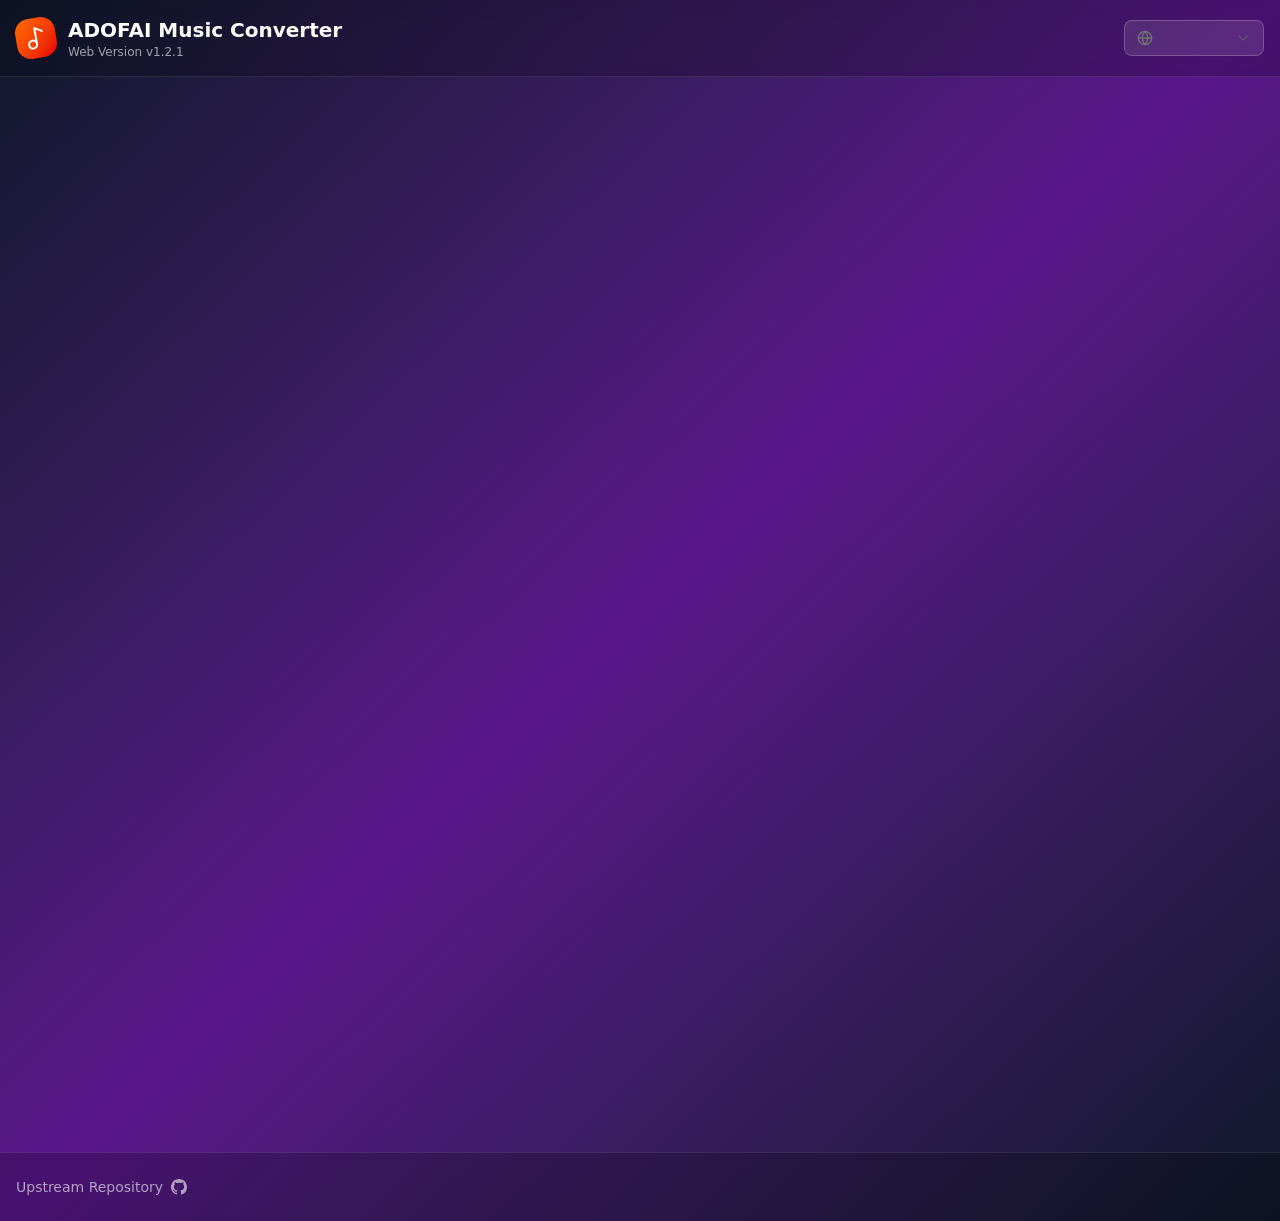
==== ADOFAI_Converter/index.html @ 2551cc24 "fix: 修复 favicon 路径，删除主页关于介绍" ====
<!DOCTYPE html><!--Mfps32mWpLtrlQKO8BHJq--><html lang="en"><head><meta charSet="utf-8"/><meta name="viewport" content="width=device-width, initial-scale=1"/><link rel="preload" href="/ADOFAI_Converter/_next/static/media/797e433ab948586e-s.p.dbea232f.woff2" as="font" crossorigin="" type="font/woff2"/><link rel="preload" href="/ADOFAI_Converter/_next/static/media/caa3a2e1cccd8315-s.p.853070df.woff2" as="font" crossorigin="" type="font/woff2"/><link rel="stylesheet" href="/ADOFAI_Converter/_next/static/chunks/2473c16c0c2f6b5f.css" data-precedence="next"/><link rel="stylesheet" href="/ADOFAI_Converter/_next/static/chunks/ab621a41a49549d2.css" data-precedence="next"/><link rel="preload" as="script" fetchPriority="low" href="/ADOFAI_Converter/_next/static/chunks/58c60a5fa6b544da.js"/><script src="/ADOFAI_Converter/_next/static/chunks/771dedee3f5e1621.js" async=""></script><script src="/ADOFAI_Converter/_next/static/chunks/0972ba474ef6c98a.js" async=""></script><script src="/ADOFAI_Converter/_next/static/chunks/turbopack-179d6882bf86aecd.js" async=""></script><script src="/ADOFAI_Converter/_next/static/chunks/c3eac094b7899373.js" async=""></script><script src="/ADOFAI_Converter/_next/static/chunks/0f4b4aa9e317446c.js" async=""></script><script src="/ADOFAI_Converter/_next/static/chunks/33d3f2c0cda968c7.js" async=""></script><script src="/ADOFAI_Converter/_next/static/chunks/06055086a7058523.js" async=""></script><meta name="next-size-adjust" content=""/><title>ADOFAI Music Converter - MIDI/Audio to Level File</title><meta name="description" content="Convert MIDI files or WAV audio to A Dance of Fire and Ice (ADOFAI) level files. Support for angleData and Zipper modes."/><meta name="author" content="Based on Luxus io&#x27;s Python version"/><meta name="keywords" content="ADOFAI,MIDI,Audio,Converter,A Dance of Fire and Ice,Level Editor"/><meta property="og:title" content="ADOFAI Music Converter"/><meta property="og:description" content="Convert MIDI or Audio to ADOFAI Level Files"/><meta property="og:type" content="website"/><meta name="twitter:card" content="summary"/><meta name="twitter:title" content="ADOFAI Music Converter"/><meta name="twitter:description" content="Convert MIDI or Audio to ADOFAI Level Files"/><link rel="icon" href="/ADOFAI_Converter/logo.svg"/><script src="/ADOFAI_Converter/_next/static/chunks/664adc71bc2617c2.js" noModule=""></script></head><body class="geist_a71539c9-module__T19VSG__variable geist_mono_8d43a2aa-module__8Li5zG__variable antialiased"><div hidden=""><!--$--><!--/$--></div><div class="min-h-screen bg-gradient-to-br from-slate-900 via-purple-900 to-slate-900"><header class="border-b border-white/10 bg-black/20 backdrop-blur-sm"><div class="container mx-auto px-4 py-4 flex items-center justify-between"><div class="flex items-center gap-3"><div class="p-2 bg-gradient-to-br from-orange-500 to-red-600 rounded-xl" style="transform:rotate(-10deg)"><svg xmlns="http://www.w3.org/2000/svg" width="24" height="24" viewBox="0 0 24 24" fill="none" stroke="currentColor" stroke-width="2" stroke-linecap="round" stroke-linejoin="round" class="lucide lucide-music2 lucide-music-2 w-6 h-6 text-white" aria-hidden="true"><circle cx="8" cy="18" r="4"></circle><path d="M12 18V2l7 4"></path></svg></div><div><h1 class="text-xl font-bold text-white">ADOFAI Music Converter</h1><p class="text-xs text-white/60">Web Version v1.2.1</p></div></div><div class="flex items-center gap-2"><button type="button" role="combobox" aria-controls="radix-_R_15brb_" aria-expanded="false" aria-autocomplete="none" dir="ltr" data-state="closed" data-slot="select-trigger" data-size="default" class="data-[placeholder]:text-muted-foreground [&amp;_svg:not([class*=&#x27;text-&#x27;])]:text-muted-foreground focus-visible:border-ring focus-visible:ring-ring/50 aria-invalid:ring-destructive/20 dark:aria-invalid:ring-destructive/40 aria-invalid:border-destructive dark:bg-input/30 dark:hover:bg-input/50 flex items-center justify-between gap-2 rounded-md border px-3 py-2 text-sm whitespace-nowrap shadow-xs transition-[color,box-shadow] outline-none focus-visible:ring-[3px] disabled:cursor-not-allowed disabled:opacity-50 data-[size=default]:h-9 data-[size=sm]:h-8 *:data-[slot=select-value]:line-clamp-1 *:data-[slot=select-value]:flex *:data-[slot=select-value]:items-center *:data-[slot=select-value]:gap-2 [&amp;_svg]:pointer-events-none [&amp;_svg]:shrink-0 [&amp;_svg:not([class*=&#x27;size-&#x27;])]:size-4 w-[140px] bg-white/10 border-white/20 text-white"><svg xmlns="http://www.w3.org/2000/svg" width="24" height="24" viewBox="0 0 24 24" fill="none" stroke="currentColor" stroke-width="2" stroke-linecap="round" stroke-linejoin="round" class="lucide lucide-globe w-4 h-4 mr-2" aria-hidden="true"><circle cx="12" cy="12" r="10"></circle><path d="M12 2a14.5 14.5 0 0 0 0 20 14.5 14.5 0 0 0 0-20"></path><path d="M2 12h20"></path></svg><span data-slot="select-value" style="pointer-events:none"></span><svg xmlns="http://www.w3.org/2000/svg" width="24" height="24" viewBox="0 0 24 24" fill="none" stroke="currentColor" stroke-width="2" stroke-linecap="round" stroke-linejoin="round" class="lucide lucide-chevron-down size-4 opacity-50" aria-hidden="true"><path d="m6 9 6 6 6-6"></path></svg></button><select aria-hidden="true" tabindex="-1" style="position:absolute;border:0;width:1px;height:1px;padding:0;margin:-1px;overflow:hidden;clip:rect(0, 0, 0, 0);white-space:nowrap;word-wrap:normal"></select></div></div></header><main class="container mx-auto px-4 py-8"><div class="grid lg:grid-cols-2 gap-8"><div class="space-y-6"><div style="opacity:0;transform:translateY(20px)"><div data-slot="card" class="text-card-foreground flex flex-col gap-6 rounded-xl border py-6 shadow-sm bg-white/5 border-white/10 backdrop-blur-sm"><div data-slot="card-header" class="@container/card-header grid auto-rows-min grid-rows-[auto_auto] items-start gap-1.5 px-6 has-data-[slot=card-action]:grid-cols-[1fr_auto] [.border-b]:pb-6"><div data-slot="card-title" class="leading-none font-semibold text-white flex items-center gap-2"><svg xmlns="http://www.w3.org/2000/svg" width="24" height="24" viewBox="0 0 24 24" fill="none" stroke="currentColor" stroke-width="2" stroke-linecap="round" stroke-linejoin="round" class="lucide lucide-upload w-5 h-5" aria-hidden="true"><path d="M12 3v12"></path><path d="m17 8-5-5-5 5"></path><path d="M21 15v4a2 2 0 0 1-2 2H5a2 2 0 0 1-2-2v-4"></path></svg>Upload File</div><div data-slot="card-description" class="text-sm text-white/60">Supported formats: MIDI (.mid), WAV audio (.wav)</div></div><div data-slot="card-content" class="px-6"><div class="relative border-2 border-dashed rounded-xl p-8 text-center cursor-pointer transition-all duration-300 border-white/20 hover:border-white/40 hover:bg-white/5" tabindex="0"><input type="file" class="hidden"/><div class="flex flex-col items-center gap-3" style="opacity:0"><div class="p-4 bg-white/10 rounded-full"><svg xmlns="http://www.w3.org/2000/svg" width="24" height="24" viewBox="0 0 24 24" fill="none" stroke="currentColor" stroke-width="2" stroke-linecap="round" stroke-linejoin="round" class="lucide lucide-upload w-8 h-8 text-white/60" aria-hidden="true"><path d="M12 3v12"></path><path d="m17 8-5-5-5 5"></path><path d="M21 15v4a2 2 0 0 1-2 2H5a2 2 0 0 1-2-2v-4"></path></svg></div><p class="text-white/80">Drag and drop your file here, or click to browse</p><p class="text-white/40 text-sm">Maximum file size: 50MB</p></div></div></div></div></div><div style="opacity:0;transform:translateY(20px)"><div data-slot="card" class="text-card-foreground flex flex-col gap-6 rounded-xl border py-6 shadow-sm bg-white/5 border-white/10 backdrop-blur-sm"><div data-slot="card-header" class="@container/card-header grid auto-rows-min grid-rows-[auto_auto] items-start gap-1.5 px-6 has-data-[slot=card-action]:grid-cols-[1fr_auto] [.border-b]:pb-6"><div data-slot="card-title" class="leading-none font-semibold text-white flex items-center gap-2"><svg xmlns="http://www.w3.org/2000/svg" width="24" height="24" viewBox="0 0 24 24" fill="none" stroke="currentColor" stroke-width="2" stroke-linecap="round" stroke-linejoin="round" class="lucide lucide-zap w-5 h-5" aria-hidden="true"><path d="M4 14a1 1 0 0 1-.78-1.63l9.9-10.2a.5.5 0 0 1 .86.46l-1.92 6.02A1 1 0 0 0 13 10h7a1 1 0 0 1 .78 1.63l-9.9 10.2a.5.5 0 0 1-.86-.46l1.92-6.02A1 1 0 0 0 11 14z"></path></svg>Conversion Mode</div></div><div data-slot="card-content" class="px-6"><div role="radiogroup" aria-required="false" dir="ltr" data-slot="radio-group" class="grid grid-cols-2 gap-4" tabindex="-1" style="outline:none"><label data-slot="label" class="text-sm leading-none font-medium select-none group-data-[disabled=true]:pointer-events-none group-data-[disabled=true]:opacity-50 peer-disabled:cursor-not-allowed peer-disabled:opacity-50 flex flex-col items-center gap-3 p-4 rounded-xl border-2 cursor-pointer transition-all border-purple-500 bg-purple-500/20" for="angle"><button type="button" role="radio" aria-checked="true" data-state="checked" value="angle" data-slot="radio-group-item" class="border-input text-primary focus-visible:border-ring focus-visible:ring-ring/50 aria-invalid:ring-destructive/20 dark:aria-invalid:ring-destructive/40 aria-invalid:border-destructive dark:bg-input/30 aspect-square size-4 shrink-0 rounded-full border shadow-xs transition-[color,box-shadow] outline-none focus-visible:ring-[3px] disabled:cursor-not-allowed disabled:opacity-50 sr-only" id="angle" tabindex="-1" data-radix-collection-item=""><span data-state="checked" data-slot="radio-group-indicator" class="relative flex items-center justify-center"><svg xmlns="http://www.w3.org/2000/svg" width="24" height="24" viewBox="0 0 24 24" fill="none" stroke="currentColor" stroke-width="2" stroke-linecap="round" stroke-linejoin="round" class="lucide lucide-circle fill-primary absolute top-1/2 left-1/2 size-2 -translate-x-1/2 -translate-y-1/2" aria-hidden="true"><circle cx="12" cy="12" r="10"></circle></svg></span></button><input type="radio" aria-hidden="true" style="transform:translateX(-100%);position:absolute;pointer-events:none;opacity:0;margin:0" tabindex="-1" checked="" value="angle"/><div class="p-2 bg-gradient-to-br from-purple-500 to-pink-500 rounded-lg"><svg xmlns="http://www.w3.org/2000/svg" width="24" height="24" viewBox="0 0 24 24" fill="none" stroke="currentColor" stroke-width="2" stroke-linecap="round" stroke-linejoin="round" class="lucide lucide-settings w-6 h-6 text-white" aria-hidden="true"><path d="M12.22 2h-.44a2 2 0 0 0-2 2v.18a2 2 0 0 1-1 1.73l-.43.25a2 2 0 0 1-2 0l-.15-.08a2 2 0 0 0-2.73.73l-.22.38a2 2 0 0 0 .73 2.73l.15.1a2 2 0 0 1 1 1.72v.51a2 2 0 0 1-1 1.74l-.15.09a2 2 0 0 0-.73 2.73l.22.38a2 2 0 0 0 2.73.73l.15-.08a2 2 0 0 1 2 0l.43.25a2 2 0 0 1 1 1.73V20a2 2 0 0 0 2 2h.44a2 2 0 0 0 2-2v-.18a2 2 0 0 1 1-1.73l.43-.25a2 2 0 0 1 2 0l.15.08a2 2 0 0 0 2.73-.73l.22-.39a2 2 0 0 0-.73-2.73l-.15-.08a2 2 0 0 1-1-1.74v-.5a2 2 0 0 1 1-1.74l.15-.09a2 2 0 0 0 .73-2.73l-.22-.38a2 2 0 0 0-2.73-.73l-.15.08a2 2 0 0 1-2 0l-.43-.25a2 2 0 0 1-1-1.73V4a2 2 0 0 0-2-2z"></path><circle cx="12" cy="12" r="3"></circle></svg></div><div class="text-center"><p class="text-white font-medium">angleData Mode</p><p class="text-white/60 text-xs mt-1">Pure angle control with fixed base BPM</p></div></label><label data-slot="label" class="text-sm leading-none font-medium select-none group-data-[disabled=true]:pointer-events-none group-data-[disabled=true]:opacity-50 peer-disabled:cursor-not-allowed peer-disabled:opacity-50 flex flex-col items-center gap-3 p-4 rounded-xl border-2 cursor-pointer transition-all border-white/20 hover:border-white/40" for="zipper"><button type="button" role="radio" aria-checked="false" data-state="unchecked" value="zipper" data-slot="radio-group-item" class="border-input text-primary focus-visible:border-ring focus-visible:ring-ring/50 aria-invalid:ring-destructive/20 dark:aria-invalid:ring-destructive/40 aria-invalid:border-destructive dark:bg-input/30 aspect-square size-4 shrink-0 rounded-full border shadow-xs transition-[color,box-shadow] outline-none focus-visible:ring-[3px] disabled:cursor-not-allowed disabled:opacity-50 sr-only" id="zipper" tabindex="-1" data-radix-collection-item=""></button><input type="radio" aria-hidden="true" style="transform:translateX(-100%);position:absolute;pointer-events:none;opacity:0;margin:0" tabindex="-1" value="zipper"/><div class="p-2 bg-gradient-to-br from-orange-500 to-red-500 rounded-lg"><svg xmlns="http://www.w3.org/2000/svg" width="24" height="24" viewBox="0 0 24 24" fill="none" stroke="currentColor" stroke-width="2" stroke-linecap="round" stroke-linejoin="round" class="lucide lucide-zap w-6 h-6 text-white" aria-hidden="true"><path d="M4 14a1 1 0 0 1-.78-1.63l9.9-10.2a.5.5 0 0 1 .86.46l-1.92 6.02A1 1 0 0 0 13 10h7a1 1 0 0 1 .78 1.63l-9.9 10.2a.5.5 0 0 1-.86-.46l1.92-6.02A1 1 0 0 0 11 14z"></path></svg></div><div class="text-center"><p class="text-white font-medium">Zipper Angle Mode</p><p class="text-white/60 text-xs mt-1">Fixed angle with dynamic BPM (angleData + SetSpeed)</p></div></label></div></div></div></div><div style="opacity:0;transform:translateY(20px)"><div data-slot="card" class="text-card-foreground flex flex-col gap-6 rounded-xl border py-6 shadow-sm bg-white/5 border-white/10 backdrop-blur-sm"><div data-slot="card-header" class="@container/card-header grid auto-rows-min grid-rows-[auto_auto] items-start gap-1.5 px-6 has-data-[slot=card-action]:grid-cols-[1fr_auto] [.border-b]:pb-6"><div data-slot="card-title" class="leading-none font-semibold text-white flex items-center gap-2"><svg xmlns="http://www.w3.org/2000/svg" width="24" height="24" viewBox="0 0 24 24" fill="none" stroke="currentColor" stroke-width="2" stroke-linecap="round" stroke-linejoin="round" class="lucide lucide-settings w-5 h-5" aria-hidden="true"><path d="M12.22 2h-.44a2 2 0 0 0-2 2v.18a2 2 0 0 1-1 1.73l-.43.25a2 2 0 0 1-2 0l-.15-.08a2 2 0 0 0-2.73.73l-.22.38a2 2 0 0 0 .73 2.73l.15.1a2 2 0 0 1 1 1.72v.51a2 2 0 0 1-1 1.74l-.15.09a2 2 0 0 0-.73 2.73l.22.38a2 2 0 0 0 2.73.73l.15-.08a2 2 0 0 1 2 0l.43.25a2 2 0 0 1 1 1.73V20a2 2 0 0 0 2 2h.44a2 2 0 0 0 2-2v-.18a2 2 0 0 1 1-1.73l.43-.25a2 2 0 0 1 2 0l.15.08a2 2 0 0 0 2.73-.73l.22-.39a2 2 0 0 0-.73-2.73l-.15-.08a2 2 0 0 1-1-1.74v-.5a2 2 0 0 1 1-1.74l.15-.09a2 2 0 0 0 .73-2.73l-.22-.38a2 2 0 0 0-2.73-.73l-.15.08a2 2 0 0 1-2 0l-.43-.25a2 2 0 0 1-1-1.73V4a2 2 0 0 0-2-2z"></path><circle cx="12" cy="12" r="3"></circle></svg>Parameters</div></div><div data-slot="card-content" class="px-6 space-y-6"><div class="space-y-3"><div class="flex items-center justify-between"><label data-slot="label" class="flex items-center gap-2 text-sm leading-none font-medium select-none group-data-[disabled=true]:pointer-events-none group-data-[disabled=true]:opacity-50 peer-disabled:cursor-not-allowed peer-disabled:opacity-50 text-white/80">Octave Offset</label><span class="text-white font-mono">-4</span></div><p class="text-white/40 text-sm">Adjust note pitch range. Recommended: -4 to -2</p><span dir="ltr" data-orientation="horizontal" aria-disabled="false" data-slot="slider" class="relative flex w-full touch-none items-center select-none data-[disabled]:opacity-50 data-[orientation=vertical]:h-full data-[orientation=vertical]:min-h-44 data-[orientation=vertical]:w-auto data-[orientation=vertical]:flex-col py-4" style="--radix-slider-thumb-transform:translateX(-50%)"><span data-orientation="horizontal" data-slot="slider-track" class="bg-muted relative grow overflow-hidden rounded-full data-[orientation=horizontal]:h-1.5 data-[orientation=horizontal]:w-full data-[orientation=vertical]:h-full data-[orientation=vertical]:w-1.5"><span data-orientation="horizontal" data-slot="slider-range" class="bg-primary absolute data-[orientation=horizontal]:h-full data-[orientation=vertical]:w-full" style="left:0%;right:70%"></span></span><span style="transform:var(--radix-slider-thumb-transform);position:absolute;left:calc(0% + 0px)"><span role="slider" aria-valuemin="-10" aria-valuemax="10" aria-orientation="horizontal" data-orientation="horizontal" tabindex="0" data-slot="slider-thumb" class="border-primary bg-background ring-ring/50 block size-4 shrink-0 rounded-full border shadow-sm transition-[color,box-shadow] hover:ring-4 focus-visible:ring-4 focus-visible:outline-hidden disabled:pointer-events-none disabled:opacity-50" style="display:none" data-radix-collection-item=""></span><input style="display:none"/></span></span></div><div data-orientation="horizontal" role="none" data-slot="separator" class="shrink-0 data-[orientation=horizontal]:h-px data-[orientation=horizontal]:w-full data-[orientation=vertical]:h-full data-[orientation=vertical]:w-px bg-white/10"></div><div class="space-y-2"><label data-slot="label" class="flex items-center gap-2 text-sm leading-none font-medium select-none group-data-[disabled=true]:pointer-events-none group-data-[disabled=true]:opacity-50 peer-disabled:cursor-not-allowed peer-disabled:opacity-50 text-white/80">Base BPM</label><input type="number" data-slot="input" class="file:text-foreground selection:bg-primary selection:text-primary-foreground dark:bg-input/30 flex h-9 w-full min-w-0 rounded-md border px-3 py-1 text-base shadow-xs transition-[color,box-shadow] outline-none file:inline-flex file:h-7 file:border-0 file:bg-transparent file:text-sm file:font-medium disabled:pointer-events-none disabled:cursor-not-allowed disabled:opacity-50 md:text-sm focus-visible:border-ring focus-visible:ring-ring/50 focus-visible:ring-[3px] aria-invalid:ring-destructive/20 dark:aria-invalid:ring-destructive/40 aria-invalid:border-destructive bg-black/20 border-white/20 text-white placeholder:text-white/40" placeholder="Leave empty for auto-calculation using median" min="1" value=""/><p class="text-white/40 text-sm">In angleData mode, base BPM determines angle calculation</p></div></div></div></div></div><div class="space-y-6"><div style="opacity:0;transform:translateY(20px)"><div data-slot="card" class="text-card-foreground flex flex-col gap-6 rounded-xl border py-6 shadow-sm bg-white/5 border-white/10 backdrop-blur-sm"><div data-slot="card-content" class="p-6"><div class="flex gap-3"><button data-slot="button" class="inline-flex items-center justify-center gap-2 whitespace-nowrap font-medium transition-all disabled:pointer-events-none disabled:opacity-50 [&amp;_svg]:pointer-events-none [&amp;_svg:not([class*=&#x27;size-&#x27;])]:size-4 [&amp;_svg]:shrink-0 outline-none focus-visible:border-ring focus-visible:ring-ring/50 focus-visible:ring-[3px] aria-invalid:ring-destructive/20 dark:aria-invalid:ring-destructive/40 aria-invalid:border-destructive text-primary-foreground shadow-xs hover:bg-primary/90 rounded-md px-6 has-[&gt;svg]:px-4 flex-1 h-14 text-lg bg-gradient-to-r from-purple-600 to-pink-600 hover:from-purple-500 hover:to-pink-500" disabled="">Convert<svg xmlns="http://www.w3.org/2000/svg" width="24" height="24" viewBox="0 0 24 24" fill="none" stroke="currentColor" stroke-width="2" stroke-linecap="round" stroke-linejoin="round" class="lucide lucide-arrow-right w-5 h-5 ml-2" aria-hidden="true"><path d="M5 12h14"></path><path d="m12 5 7 7-7 7"></path></svg></button></div></div></div></div><div style="opacity:0;transform:translateY(20px)"><div data-slot="accordion" class="w-full" data-orientation="vertical"><div data-state="closed" data-orientation="vertical" data-slot="accordion-item" class="border-b last:border-b-0 border-white/10"><h3 data-orientation="vertical" data-state="closed" class="flex"><button type="button" aria-controls="radix-_R_399brb_" aria-expanded="false" data-state="closed" data-orientation="vertical" id="radix-_R_199brb_" data-slot="accordion-trigger" class="focus-visible:border-ring focus-visible:ring-ring/50 flex flex-1 items-start justify-between gap-4 rounded-md py-4 text-left text-sm font-medium transition-all outline-none hover:underline focus-visible:ring-[3px] disabled:pointer-events-none disabled:opacity-50 [&amp;[data-state=open]&gt;svg]:rotate-180 text-white hover:text-white/80" data-radix-collection-item="">How it works<svg xmlns="http://www.w3.org/2000/svg" width="24" height="24" viewBox="0 0 24 24" fill="none" stroke="currentColor" stroke-width="2" stroke-linecap="round" stroke-linejoin="round" class="lucide lucide-chevron-down text-muted-foreground pointer-events-none size-4 shrink-0 translate-y-0.5 transition-transform duration-200" aria-hidden="true"><path d="m6 9 6 6 6-6"></path></svg></button></h3><div data-state="closed" id="radix-_R_399brb_" hidden="" role="region" aria-labelledby="radix-_R_199brb_" data-orientation="vertical" data-slot="accordion-content" class="data-[state=closed]:animate-accordion-up data-[state=open]:animate-accordion-down overflow-hidden text-sm" style="--radix-accordion-content-height:var(--radix-collapsible-content-height);--radix-accordion-content-width:var(--radix-collapsible-content-width)"></div></div></div></div></div></div></main><footer class="border-t border-white/10 bg-black/20 mt-16"><div class="container mx-auto px-4 py-6 flex items-center justify-between text-white/60 text-sm"><a href="https://github.com/Maicy0609/ADOFAI_Music_Converter" target="_blank" rel="noopener noreferrer" class="flex items-center gap-2 hover:text-white transition-colors">Upstream Repository<svg class="w-4 h-4" fill="currentColor" viewBox="0 0 24 24"><path d="M12 0C5.37 0 0 5.37 0 12c0 5.31 3.435 9.795 8.205 11.385.6.105.825-.255.825-.57 0-.285-.015-1.23-.015-2.235-3.015.555-3.795-.735-4.035-1.41-.135-.345-.72-1.41-1.23-1.695-.42-.225-1.02-.78-.015-.795.945-.015 1.62.87 1.845 1.23 1.08 1.815 2.805 1.305 3.495.99.105-.78.42-1.305.765-1.605-2.67-.3-5.46-1.335-5.46-5.925 0-1.305.465-2.385 1.23-3.225-.12-.3-.54-1.53.12-3.18 0 0 1.005-.315 3.3 1.23.96-.27 1.98-.405 3-.405s2.04.135 3 .405c2.295-1.56 3.3-1.23 3.3-1.23.66 1.65.24 2.88.12 3.18.765.84 1.23 1.905 1.23 3.225 0 4.605-2.805 5.625-5.475 5.925.435.375.81 1.095.81 2.22 0 1.605-.015 2.895-.015 3.3 0 .315.225.69.825.57A12.02 12.02 0 0024 12c0-6.63-5.37-12-12-12z"></path></svg></a></div></footer></div><!--$--><!--/$--><div role="region" aria-label="Notifications (F8)" tabindex="-1" style="pointer-events:none"><ol tabindex="-1" class="fixed top-0 z-[100] flex max-h-screen w-full flex-col-reverse p-4 sm:bottom-0 sm:right-0 sm:top-auto sm:flex-col md:max-w-[420px]"></ol></div><script src="/ADOFAI_Converter/_next/static/chunks/58c60a5fa6b544da.js" id="_R_" async=""></script><script>(self.__next_f=self.__next_f||[]).push([0])</script><script>self.__next_f.push([1,"1:\"$Sreact.fragment\"\n2:I[27865,[\"/ADOFAI_Converter/_next/static/chunks/c3eac094b7899373.js\",\"/ADOFAI_Converter/_next/static/chunks/0f4b4aa9e317446c.js\"],\"I18nProvider\"]\n3:I[39756,[\"/ADOFAI_Converter/_next/static/chunks/33d3f2c0cda968c7.js\"],\"default\"]\n4:I[37457,[\"/ADOFAI_Converter/_next/static/chunks/33d3f2c0cda968c7.js\"],\"default\"]\n5:I[77925,[\"/ADOFAI_Converter/_next/static/chunks/c3eac094b7899373.js\",\"/ADOFAI_Converter/_next/static/chunks/0f4b4aa9e317446c.js\"],\"Toaster\"]\n6:I[47257,[\"/ADOFAI_Converter/_next/static/chunks/33d3f2c0cda968c7.js\"],\"ClientPageRoot\"]\n7:I[7945,[\"/ADOFAI_Converter/_next/static/chunks/c3eac094b7899373.js\",\"/ADOFAI_Converter/_next/static/chunks/0f4b4aa9e317446c.js\",\"/ADOFAI_Converter/_next/static/chunks/06055086a7058523.js\"],\"default\"]\na:I[97367,[\"/ADOFAI_Converter/_next/static/chunks/33d3f2c0cda968c7.js\"],\"OutletBoundary\"]\nb:\"$Sreact.suspense\"\nd:I[97367,[\"/ADOFAI_Converter/_next/static/chunks/33d3f2c0cda968c7.js\"],\"ViewportBoundary\"]\nf:I[97367,[\"/ADOFAI_Converter/_next/static/chunks/33d3f2c0cda968c7.js\"],\"MetadataBoundary\"]\n11:I[68027,[\"/ADOFAI_Converter/_next/static/chunks/33d3f2c0cda968c7.js\"],\"default\"]\n:HL[\"/ADOFAI_Converter/_next/static/chunks/2473c16c0c2f6b5f.css\",\"style\"]\n:HL[\"/ADOFAI_Converter/_next/static/chunks/ab621a41a49549d2.css\",\"style\"]\n:HL[\"/ADOFAI_Converter/_next/static/media/797e433ab948586e-s.p.dbea232f.woff2\",\"font\",{\"crossOrigin\":\"\",\"type\":\"font/woff2\"}]\n:HL[\"/ADOFAI_Converter/_next/static/media/caa3a2e1cccd8315-s.p.853070df.woff2\",\"font\",{\"crossOrigin\":\"\",\"type\":\"font/woff2\"}]\n"])</script><script>self.__next_f.push([1,"0:{\"P\":null,\"b\":\"Mfps32mWpLtrlQKO8BHJq\",\"c\":[\"\",\"\"],\"q\":\"\",\"i\":false,\"f\":[[[\"\",{\"children\":[\"__PAGE__\",{}]},\"$undefined\",\"$undefined\",true],[[\"$\",\"$1\",\"c\",{\"children\":[[[\"$\",\"link\",\"0\",{\"rel\":\"stylesheet\",\"href\":\"/ADOFAI_Converter/_next/static/chunks/2473c16c0c2f6b5f.css\",\"precedence\":\"next\",\"crossOrigin\":\"$undefined\",\"nonce\":\"$undefined\"}],[\"$\",\"link\",\"1\",{\"rel\":\"stylesheet\",\"href\":\"/ADOFAI_Converter/_next/static/chunks/ab621a41a49549d2.css\",\"precedence\":\"next\",\"crossOrigin\":\"$undefined\",\"nonce\":\"$undefined\"}],[\"$\",\"script\",\"script-0\",{\"src\":\"/ADOFAI_Converter/_next/static/chunks/c3eac094b7899373.js\",\"async\":true,\"nonce\":\"$undefined\"}],[\"$\",\"script\",\"script-1\",{\"src\":\"/ADOFAI_Converter/_next/static/chunks/0f4b4aa9e317446c.js\",\"async\":true,\"nonce\":\"$undefined\"}]],[\"$\",\"html\",null,{\"lang\":\"en\",\"suppressHydrationWarning\":true,\"children\":[\"$\",\"body\",null,{\"className\":\"geist_a71539c9-module__T19VSG__variable geist_mono_8d43a2aa-module__8Li5zG__variable antialiased\",\"children\":[[\"$\",\"$L2\",null,{\"children\":[\"$\",\"$L3\",null,{\"parallelRouterKey\":\"children\",\"error\":\"$undefined\",\"errorStyles\":\"$undefined\",\"errorScripts\":\"$undefined\",\"template\":[\"$\",\"$L4\",null,{}],\"templateStyles\":\"$undefined\",\"templateScripts\":\"$undefined\",\"notFound\":[[[\"$\",\"title\",null,{\"children\":\"404: This page could not be found.\"}],[\"$\",\"div\",null,{\"style\":{\"fontFamily\":\"system-ui,\\\"Segoe UI\\\",Roboto,Helvetica,Arial,sans-serif,\\\"Apple Color Emoji\\\",\\\"Segoe UI Emoji\\\"\",\"height\":\"100vh\",\"textAlign\":\"center\",\"display\":\"flex\",\"flexDirection\":\"column\",\"alignItems\":\"center\",\"justifyContent\":\"center\"},\"children\":[\"$\",\"div\",null,{\"children\":[[\"$\",\"style\",null,{\"dangerouslySetInnerHTML\":{\"__html\":\"body{color:#000;background:#fff;margin:0}.next-error-h1{border-right:1px solid rgba(0,0,0,.3)}@media (prefers-color-scheme:dark){body{color:#fff;background:#000}.next-error-h1{border-right:1px solid rgba(255,255,255,.3)}}\"}}],[\"$\",\"h1\",null,{\"className\":\"next-error-h1\",\"style\":{\"display\":\"inline-block\",\"margin\":\"0 20px 0 0\",\"padding\":\"0 23px 0 0\",\"fontSize\":24,\"fontWeight\":500,\"verticalAlign\":\"top\",\"lineHeight\":\"49px\"},\"children\":404}],[\"$\",\"div\",null,{\"style\":{\"display\":\"inline-block\"},\"children\":[\"$\",\"h2\",null,{\"style\":{\"fontSize\":14,\"fontWeight\":400,\"lineHeight\":\"49px\",\"margin\":0},\"children\":\"This page could not be found.\"}]}]]}]}]],[]],\"forbidden\":\"$undefined\",\"unauthorized\":\"$undefined\"}]}],[\"$\",\"$L5\",null,{}]]}]}]]}],{\"children\":[[\"$\",\"$1\",\"c\",{\"children\":[[\"$\",\"$L6\",null,{\"Component\":\"$7\",\"serverProvidedParams\":{\"searchParams\":{},\"params\":{},\"promises\":[\"$@8\",\"$@9\"]}}],[[\"$\",\"script\",\"script-0\",{\"src\":\"/ADOFAI_Converter/_next/static/chunks/06055086a7058523.js\",\"async\":true,\"nonce\":\"$undefined\"}]],[\"$\",\"$La\",null,{\"children\":[\"$\",\"$b\",null,{\"name\":\"Next.MetadataOutlet\",\"children\":\"$@c\"}]}]]}],{},null,false,false]},null,false,false],[\"$\",\"$1\",\"h\",{\"children\":[null,[\"$\",\"$Ld\",null,{\"children\":\"$Le\"}],[\"$\",\"div\",null,{\"hidden\":true,\"children\":[\"$\",\"$Lf\",null,{\"children\":[\"$\",\"$b\",null,{\"name\":\"Next.Metadata\",\"children\":\"$L10\"}]}]}],[\"$\",\"meta\",null,{\"name\":\"next-size-adjust\",\"content\":\"\"}]]}],false]],\"m\":\"$undefined\",\"G\":[\"$11\",[]],\"S\":true}\n"])</script><script>self.__next_f.push([1,"8:{}\n9:\"$0:f:0:1:1:children:0:props:children:0:props:serverProvidedParams:params\"\n"])</script><script>self.__next_f.push([1,"e:[[\"$\",\"meta\",\"0\",{\"charSet\":\"utf-8\"}],[\"$\",\"meta\",\"1\",{\"name\":\"viewport\",\"content\":\"width=device-width, initial-scale=1\"}]]\n"])</script><script>self.__next_f.push([1,"12:I[27201,[\"/ADOFAI_Converter/_next/static/chunks/33d3f2c0cda968c7.js\"],\"IconMark\"]\nc:null\n10:[[\"$\",\"title\",\"0\",{\"children\":\"ADOFAI Music Converter - MIDI/Audio to Level File\"}],[\"$\",\"meta\",\"1\",{\"name\":\"description\",\"content\":\"Convert MIDI files or WAV audio to A Dance of Fire and Ice (ADOFAI) level files. Support for angleData and Zipper modes.\"}],[\"$\",\"meta\",\"2\",{\"name\":\"author\",\"content\":\"Based on Luxus io's Python version\"}],[\"$\",\"meta\",\"3\",{\"name\":\"keywords\",\"content\":\"ADOFAI,MIDI,Audio,Converter,A Dance of Fire and Ice,Level Editor\"}],[\"$\",\"meta\",\"4\",{\"property\":\"og:title\",\"content\":\"ADOFAI Music Converter\"}],[\"$\",\"meta\",\"5\",{\"property\":\"og:description\",\"content\":\"Convert MIDI or Audio to ADOFAI Level Files\"}],[\"$\",\"meta\",\"6\",{\"property\":\"og:type\",\"content\":\"website\"}],[\"$\",\"meta\",\"7\",{\"name\":\"twitter:card\",\"content\":\"summary\"}],[\"$\",\"meta\",\"8\",{\"name\":\"twitter:title\",\"content\":\"ADOFAI Music Converter\"}],[\"$\",\"meta\",\"9\",{\"name\":\"twitter:description\",\"content\":\"Convert MIDI or Audio to ADOFAI Level Files\"}],[\"$\",\"link\",\"10\",{\"rel\":\"icon\",\"href\":\"/logo.svg\"}],[\"$\",\"$L12\",\"11\",{}]]\n"])</script></body></html>
---- ADOFAI_Converter/_next/static/chunks/ab621a41a49549d2.css ----
@layer properties{@supports (((-webkit-hyphens:none)) and (not (margin-trim:inline))) or ((-moz-orient:inline) and (not (color:rgb(from red r g b)))){*,:before,:after,::backdrop{--tw-translate-x:0;--tw-translate-y:0;--tw-translate-z:0;--tw-rotate-x:initial;--tw-rotate-y:initial;--tw-rotate-z:initial;--tw-skew-x:initial;--tw-skew-y:initial;--tw-space-y-reverse:0;--tw-space-x-reverse:0;--tw-border-style:solid;--tw-gradient-position:initial;--tw-gradient-from:#0000;--tw-gradient-via:#0000;--tw-gradient-to:#0000;--tw-gradient-stops:initial;--tw-gradient-via-stops:initial;--tw-gradient-from-position:0%;--tw-gradient-via-position:50%;--tw-gradient-to-position:100%;--tw-leading:initial;--tw-font-weight:initial;--tw-tracking:initial;--tw-ordinal:initial;--tw-slashed-zero:initial;--tw-numeric-figure:initial;--tw-numeric-spacing:initial;--tw-numeric-fraction:initial;--tw-shadow:0 0 #0000;--tw-shadow-color:initial;--tw-shadow-alpha:100%;--tw-inset-shadow:0 0 #0000;--tw-inset-shadow-color:initial;--tw-inset-shadow-alpha:100%;--tw-ring-color:initial;--tw-ring-shadow:0 0 #0000;--tw-inset-ring-color:initial;--tw-inset-ring-shadow:0 0 #0000;--tw-ring-inset:initial;--tw-ring-offset-width:0px;--tw-ring-offset-color:#fff;--tw-ring-offset-shadow:0 0 #0000;--tw-outline-style:solid;--tw-blur:initial;--tw-brightness:initial;--tw-contrast:initial;--tw-grayscale:initial;--tw-hue-rotate:initial;--tw-invert:initial;--tw-opacity:initial;--tw-saturate:initial;--tw-sepia:initial;--tw-drop-shadow:initial;--tw-drop-shadow-color:initial;--tw-drop-shadow-alpha:100%;--tw-drop-shadow-size:initial;--tw-backdrop-blur:initial;--tw-backdrop-brightness:initial;--tw-backdrop-contrast:initial;--tw-backdrop-grayscale:initial;--tw-backdrop-hue-rotate:initial;--tw-backdrop-invert:initial;--tw-backdrop-opacity:initial;--tw-backdrop-saturate:initial;--tw-backdrop-sepia:initial;--tw-duration:initial;--tw-ease:initial;--tw-content:"";--tw-animation-delay:0s;--tw-animation-direction:normal;--tw-animation-duration:initial;--tw-animation-fill-mode:none;--tw-animation-iteration-count:1;--tw-enter-blur:0;--tw-enter-opacity:1;--tw-enter-rotate:0;--tw-enter-scale:1;--tw-enter-translate-x:0;--tw-enter-translate-y:0;--tw-exit-blur:0;--tw-exit-opacity:1;--tw-exit-rotate:0;--tw-exit-scale:1;--tw-exit-translate-x:0;--tw-exit-translate-y:0}}}@layer theme{:root,:host{--color-red-50:#fef2f2;--color-red-100:#ffe2e2;--color-red-200:#ffcaca;--color-red-300:#ffa3a3;--color-red-400:#ff6568;--color-red-500:#fb2c36;--color-red-600:#e40014;--color-red-800:#9f0712;--color-orange-500:#fe6e00;--color-green-100:#dcfce7;--color-green-200:#b9f8cf;--color-green-400:#05df72;--color-green-500:#00c758;--color-green-600:#00a544;--color-green-800:#016630;--color-emerald-500:#00bb7f;--color-emerald-600:#009767;--color-blue-400:#54a2ff;--color-blue-500:#3080ff;--color-blue-600:#155dfc;--color-purple-400:#c07eff;--color-purple-500:#ac4bff;--color-purple-600:#9810fa;--color-purple-900:#59168b;--color-pink-500:#f6339a;--color-pink-600:#e30076;--color-slate-900:#0f172b;--color-gray-500:#6a7282;--color-gray-700:#364153;--color-gray-900:#101828;--color-black:#000;--color-white:#fff;--spacing:.25rem;--container-sm:24rem;--container-lg:32rem;--container-2xl:42rem;--text-xs:.75rem;--text-xs--line-height:calc(1/.75);--text-sm:.875rem;--text-sm--line-height:calc(1.25/.875);--text-base:1rem;--text-base--line-height:calc(1.5/1);--text-lg:1.125rem;--text-lg--line-height:calc(1.75/1.125);--text-xl:1.25rem;--text-xl--line-height:calc(1.75/1.25);--font-weight-normal:400;--font-weight-medium:500;--font-weight-semibold:600;--font-weight-bold:700;--tracking-tight:-.025em;--tracking-widest:.1em;--leading-relaxed:1.625;--radius-xs:.125rem;--ease-in-out:cubic-bezier(.4,0,.2,1);--animate-spin:spin 1s linear infinite;--animate-pulse:pulse 2s cubic-bezier(.4,0,.6,1)infinite;--blur-sm:8px;--aspect-video:16/9;--default-transition-duration:.15s;--default-transition-timing-function:cubic-bezier(.4,0,.2,1);--default-font-family:var(--font-geist-sans);--default-mono-font-family:var(--font-geist-mono);--color-border:var(--border)}@supports (color:lab(0% 0 0)){:root,:host{--color-red-50:lab(96.5005% 4.18508 1.52328);--color-red-100:lab(92.243% 10.2865 3.83865);--color-red-200:lab(86.017% 19.8815 7.75869);--color-red-300:lab(76.5514% 36.422 15.5335);--color-red-400:lab(63.7053% 60.745 31.3109);--color-red-500:lab(55.4814% 75.0732 48.8528);--color-red-600:lab(48.4493% 77.4328 61.5452);--color-red-800:lab(33.7174% 55.8993 41.0293);--color-orange-500:lab(64.272% 57.1788 90.3583);--color-green-100:lab(96.1861% -13.8464 6.52365);--color-green-200:lab(92.4222% -26.4702 12.9427);--color-green-400:lab(78.503% -64.9265 39.7492);--color-green-500:lab(70.5521% -66.5147 45.8073);--color-green-600:lab(59.0978% -58.6621 41.2579);--color-green-800:lab(37.4616% -36.7971 22.9692);--color-emerald-500:lab(66.9756% -58.27 19.5419);--color-emerald-600:lab(55.0481% -49.9246 15.93);--color-blue-400:lab(65.0361% -1.42065 -56.9802);--color-blue-500:lab(54.1736% 13.3369 -74.6839);--color-blue-600:lab(44.0605% 29.0279 -86.0352);--color-purple-400:lab(63.6946% 47.6127 -59.2066);--color-purple-500:lab(52.0183% 66.11 -78.2316);--color-purple-600:lab(43.0295% 75.21 -86.5669);--color-purple-900:lab(24.9401% 45.2703 -51.2728);--color-pink-500:lab(56.9303% 76.8162 -8.07021);--color-pink-600:lab(49.5493% 79.8381 2.31768);--color-slate-900:lab(7.78673% 1.82345 -15.0537);--color-gray-500:lab(47.7841% -.393182 -10.0268);--color-gray-700:lab(27.1134% -.956401 -12.3224);--color-gray-900:lab(8.11897% .811279 -12.254)}}}@layer base{*,:after,:before,::backdrop{box-sizing:border-box;border:0 solid;margin:0;padding:0}::file-selector-button{box-sizing:border-box;border:0 solid;margin:0;padding:0}html,:host{-webkit-text-size-adjust:100%;tab-size:4;line-height:1.5;font-family:var(--default-font-family,ui-sans-serif,system-ui,sans-serif,"Apple Color Emoji","Segoe UI Emoji","Segoe UI Symbol","Noto Color Emoji");font-feature-settings:var(--default-font-feature-settings,normal);font-variation-settings:var(--default-font-variation-settings,normal);-webkit-tap-highlight-color:transparent}hr{height:0;color:inherit;border-top-width:1px}abbr:where([title]){-webkit-text-decoration:underline dotted;text-decoration:underline dotted}h1,h2,h3,h4,h5,h6{font-size:inherit;font-weight:inherit}a{color:inherit;-webkit-text-decoration:inherit;-webkit-text-decoration:inherit;-webkit-text-decoration:inherit;-webkit-text-decoration:inherit;text-decoration:inherit}b,strong{font-weight:bolder}code,kbd,samp,pre{font-family:var(--default-mono-font-family,ui-monospace,SFMono-Regular,Menlo,Monaco,Consolas,"Liberation Mono","Courier New",monospace);font-feature-settings:var(--default-mono-font-feature-settings,normal);font-variation-settings:var(--default-mono-font-variation-settings,normal);font-size:1em}small{font-size:80%}sub,sup{vertical-align:baseline;font-size:75%;line-height:0;position:relative}sub{bottom:-.25em}sup{top:-.5em}table{text-indent:0;border-color:inherit;border-collapse:collapse}:-moz-focusring{outline:auto}progress{vertical-align:baseline}summary{display:list-item}ol,ul,menu{list-style:none}img,svg,video,canvas,audio,iframe,embed,object{vertical-align:middle;display:block}img,video{max-width:100%;height:auto}button,input,select,optgroup,textarea{font:inherit;font-feature-settings:inherit;font-variation-settings:inherit;letter-spacing:inherit;color:inherit;opacity:1;background-color:#0000;border-radius:0}::file-selector-button{font:inherit;font-feature-settings:inherit;font-variation-settings:inherit;letter-spacing:inherit;color:inherit;opacity:1;background-color:#0000;border-radius:0}:where(select:is([multiple],[size])) optgroup{font-weight:bolder}:where(select:is([multiple],[size])) optgroup option{padding-inline-start:20px}::file-selector-button{margin-inline-end:4px}::placeholder{opacity:1}@supports (not ((-webkit-appearance:-apple-pay-button))) or (contain-intrinsic-size:1px){::placeholder{color:currentColor}@supports (color:color-mix(in lab, red, red)){::placeholder{color:color-mix(in oklab,currentcolor 50%,transparent)}}}textarea{resize:vertical}::-webkit-search-decoration{-webkit-appearance:none}::-webkit-date-and-time-value{min-height:1lh;text-align:inherit}::-webkit-datetime-edit{display:inline-flex}::-webkit-datetime-edit-fields-wrapper{padding:0}::-webkit-datetime-edit{padding-block:0}::-webkit-datetime-edit-year-field{padding-block:0}::-webkit-datetime-edit-month-field{padding-block:0}::-webkit-datetime-edit-day-field{padding-block:0}::-webkit-datetime-edit-hour-field{padding-block:0}::-webkit-datetime-edit-minute-field{padding-block:0}::-webkit-datetime-edit-second-field{padding-block:0}::-webkit-datetime-edit-millisecond-field{padding-block:0}::-webkit-datetime-edit-meridiem-field{padding-block:0}::-webkit-calendar-picker-indicator{line-height:1}:-moz-ui-invalid{box-shadow:none}button,input:where([type=button],[type=reset],[type=submit]){appearance:button}::file-selector-button{appearance:button}::-webkit-inner-spin-button{height:auto}::-webkit-outer-spin-button{height:auto}[hidden]:where(:not([hidden=until-found])){display:none!important}*{border-color:var(--border);outline-color:var(--ring)}@supports (color:color-mix(in lab, red, red)){*{outline-color:color-mix(in oklab,var(--ring)50%,transparent)}}body{background-color:var(--background);color:var(--foreground)}}@layer components;@layer utilities{.\@container\/card-header{container:card-header/inline-size}.pointer-events-auto{pointer-events:auto}.pointer-events-none{pointer-events:none}.invisible{visibility:hidden}.visible{visibility:visible}.sr-only{clip-path:inset(50%);white-space:nowrap;border-width:0;width:1px;height:1px;margin:-1px;padding:0;position:absolute;overflow:hidden}.absolute{position:absolute}.fixed{position:fixed}.relative{position:relative}.static{position:static}.inset-0{inset:calc(var(--spacing)*0)}.inset-x-0{inset-inline:calc(var(--spacing)*0)}.inset-y-0{inset-block:calc(var(--spacing)*0)}.-top-12{top:calc(var(--spacing)*-12)}.top-0{top:calc(var(--spacing)*0)}.top-1{top:calc(var(--spacing)*1)}.top-1\.5{top:calc(var(--spacing)*1.5)}.top-1\/2{top:50%}.top-3\.5{top:calc(var(--spacing)*3.5)}.top-4{top:calc(var(--spacing)*4)}.top-\[1px\]{top:1px}.top-\[50\%\]{top:50%}.top-\[60\%\]{top:60%}.top-full{top:100%}.-right-12{right:calc(var(--spacing)*-12)}.right-0{right:calc(var(--spacing)*0)}.right-1{right:calc(var(--spacing)*1)}.right-2{right:calc(var(--spacing)*2)}.right-3{right:calc(var(--spacing)*3)}.right-4{right:calc(var(--spacing)*4)}.-bottom-12{bottom:calc(var(--spacing)*-12)}.bottom-0{bottom:calc(var(--spacing)*0)}.-left-12{left:calc(var(--spacing)*-12)}.left-0{left:calc(var(--spacing)*0)}.left-1\/2{left:50%}.left-2{left:calc(var(--spacing)*2)}.left-\[50\%\]{left:50%}.isolate{isolation:isolate}.z-1{z-index:1}.z-10{z-index:10}.z-20{z-index:20}.z-50{z-index:50}.z-\[1\]{z-index:1}.z-\[100\]{z-index:100}.col-start-2{grid-column-start:2}.row-span-2{grid-row:span 2/span 2}.row-start-1{grid-row-start:1}.container{width:100%}@media (min-width:40rem){.container{max-width:40rem}}@media (min-width:48rem){.container{max-width:48rem}}@media (min-width:64rem){.container{max-width:64rem}}@media (min-width:80rem){.container{max-width:80rem}}@media (min-width:96rem){.container{max-width:96rem}}.m-0{margin:calc(var(--spacing)*0)}.m-2{margin:calc(var(--spacing)*2)}.-mx-1{margin-inline:calc(var(--spacing)*-1)}.mx-1{margin-inline:calc(var(--spacing)*1)}.mx-2{margin-inline:calc(var(--spacing)*2)}.mx-3\.5{margin-inline:calc(var(--spacing)*3.5)}.mx-auto{margin-inline:auto}.my-0\.5{margin-block:calc(var(--spacing)*.5)}.my-1{margin-block:calc(var(--spacing)*1)}.my-2{margin-block:calc(var(--spacing)*2)}.-mt-4{margin-top:calc(var(--spacing)*-4)}.mt-0{margin-top:calc(var(--spacing)*0)}.mt-1{margin-top:calc(var(--spacing)*1)}.mt-1\.5{margin-top:calc(var(--spacing)*1.5)}.mt-2{margin-top:calc(var(--spacing)*2)}.mt-4{margin-top:calc(var(--spacing)*4)}.mt-16{margin-top:calc(var(--spacing)*16)}.mt-auto{margin-top:auto}.mr-1{margin-right:calc(var(--spacing)*1)}.mr-2{margin-right:calc(var(--spacing)*2)}.mb-2{margin-bottom:calc(var(--spacing)*2)}.mb-4{margin-bottom:calc(var(--spacing)*4)}.mb-6{margin-bottom:calc(var(--spacing)*6)}.-ml-4{margin-left:calc(var(--spacing)*-4)}.ml-1{margin-left:calc(var(--spacing)*1)}.ml-2{margin-left:calc(var(--spacing)*2)}.ml-auto{margin-left:auto}.line-clamp-1{-webkit-line-clamp:1;-webkit-box-orient:vertical;display:-webkit-box;overflow:hidden}.block{display:block}.flex{display:flex}.grid{display:grid}.hidden{display:none}.inline-block{display:inline-block}.inline-flex{display:inline-flex}.table{display:table}.table-caption{display:table-caption}.table-cell{display:table-cell}.table-row{display:table-row}.field-sizing-content{field-sizing:content}.aspect-square{aspect-ratio:1}.aspect-video{aspect-ratio:var(--aspect-video)}.size-\(--cell-size\){width:var(--cell-size);height:var(--cell-size)}.size-2{width:calc(var(--spacing)*2);height:calc(var(--spacing)*2)}.size-2\.5{width:calc(var(--spacing)*2.5);height:calc(var(--spacing)*2.5)}.size-3{width:calc(var(--spacing)*3);height:calc(var(--spacing)*3)}.size-3\.5{width:calc(var(--spacing)*3.5);height:calc(var(--spacing)*3.5)}.size-4{width:calc(var(--spacing)*4);height:calc(var(--spacing)*4)}.size-7{width:calc(var(--spacing)*7);height:calc(var(--spacing)*7)}.size-8{width:calc(var(--spacing)*8);height:calc(var(--spacing)*8)}.size-9{width:calc(var(--spacing)*9);height:calc(var(--spacing)*9)}.size-auto{width:auto;height:auto}.size-full{width:100%;height:100%}.h-\(--cell-size\){height:var(--cell-size)}.h-1\.5{height:calc(var(--spacing)*1.5)}.h-2{height:calc(var(--spacing)*2)}.h-2\.5{height:calc(var(--spacing)*2.5)}.h-4{height:calc(var(--spacing)*4)}.h-5{height:calc(var(--spacing)*5)}.h-6{height:calc(var(--spacing)*6)}.h-7{height:calc(var(--spacing)*7)}.h-8{height:calc(var(--spacing)*8)}.h-9{height:calc(var(--spacing)*9)}.h-10{height:calc(var(--spacing)*10)}.h-12{height:calc(var(--spacing)*12)}.h-14{height:calc(var(--spacing)*14)}.h-40{height:calc(var(--spacing)*40)}.h-80{height:calc(var(--spacing)*80)}.h-\[1\.15rem\]{height:1.15rem}.h-\[calc\(100\%-1px\)\]{height:calc(100% - 1px)}.h-\[var\(--radix-navigation-menu-viewport-height\)\]{height:var(--radix-navigation-menu-viewport-height)}.h-\[var\(--radix-select-trigger-height\)\]{height:var(--radix-select-trigger-height)}.h-auto{height:auto}.h-full{height:100%}.h-px{height:1px}.h-svh{height:100svh}.max-h-\(--radix-context-menu-content-available-height\){max-height:var(--radix-context-menu-content-available-height)}.max-h-\(--radix-dropdown-menu-content-available-height\){max-height:var(--radix-dropdown-menu-content-available-height)}.max-h-\(--radix-select-content-available-height\){max-height:var(--radix-select-content-available-height)}.max-h-\[300px\]{max-height:300px}.max-h-screen{max-height:100vh}.min-h-0{min-height:calc(var(--spacing)*0)}.min-h-4{min-height:calc(var(--spacing)*4)}.min-h-16{min-height:calc(var(--spacing)*16)}.min-h-screen{min-height:100vh}.min-h-svh{min-height:100svh}.w-\(--cell-size\){width:var(--cell-size)}.w-\(--sidebar-width\){width:var(--sidebar-width)}.w-0{width:calc(var(--spacing)*0)}.w-1{width:calc(var(--spacing)*1)}.w-2{width:calc(var(--spacing)*2)}.w-2\.5{width:calc(var(--spacing)*2.5)}.w-3{width:calc(var(--spacing)*3)}.w-3\/4{width:75%}.w-4{width:calc(var(--spacing)*4)}.w-5{width:calc(var(--spacing)*5)}.w-6{width:calc(var(--spacing)*6)}.w-8{width:calc(var(--spacing)*8)}.w-9{width:calc(var(--spacing)*9)}.w-12{width:calc(var(--spacing)*12)}.w-64{width:calc(var(--spacing)*64)}.w-72{width:calc(var(--spacing)*72)}.w-\[100px\]{width:100px}.w-\[140px\]{width:140px}.w-auto{width:auto}.w-fit{width:fit-content}.w-full{width:100%}.w-max{width:max-content}.w-px{width:1px}.max-w-\(--skeleton-width\){max-width:var(--skeleton-width)}.max-w-2xl{max-width:var(--container-2xl)}.max-w-\[calc\(100\%-2rem\)\]{max-width:calc(100% - 2rem)}.max-w-max{max-width:max-content}.min-w-\(--cell-size\){min-width:var(--cell-size)}.min-w-0{min-width:calc(var(--spacing)*0)}.min-w-5{min-width:calc(var(--spacing)*5)}.min-w-8{min-width:calc(var(--spacing)*8)}.min-w-9{min-width:calc(var(--spacing)*9)}.min-w-10{min-width:calc(var(--spacing)*10)}.min-w-\[8rem\]{min-width:8rem}.min-w-\[12rem\]{min-width:12rem}.min-w-\[var\(--radix-select-trigger-width\)\]{min-width:var(--radix-select-trigger-width)}.flex-1{flex:1}.flex-auto{flex:auto}.flex-shrink-0,.shrink-0{flex-shrink:0}.grow{flex-grow:1}.grow-0{flex-grow:0}.basis-full{flex-basis:100%}.caption-bottom{caption-side:bottom}.border-collapse{border-collapse:collapse}.origin-\(--radix-context-menu-content-transform-origin\){transform-origin:var(--radix-context-menu-content-transform-origin)}.origin-\(--radix-dropdown-menu-content-transform-origin\){transform-origin:var(--radix-dropdown-menu-content-transform-origin)}.origin-\(--radix-hover-card-content-transform-origin\){transform-origin:var(--radix-hover-card-content-transform-origin)}.origin-\(--radix-menubar-content-transform-origin\){transform-origin:var(--radix-menubar-content-transform-origin)}.origin-\(--radix-popover-content-transform-origin\){transform-origin:var(--radix-popover-content-transform-origin)}.origin-\(--radix-select-content-transform-origin\){transform-origin:var(--radix-select-content-transform-origin)}.origin-\(--radix-tooltip-content-transform-origin\){transform-origin:var(--radix-tooltip-content-transform-origin)}.-translate-x-1\/2{--tw-translate-x:calc(calc(1/2*100%)*-1);translate:var(--tw-translate-x)var(--tw-translate-y)}.-translate-x-px{--tw-translate-x:-1px;translate:var(--tw-translate-x)var(--tw-translate-y)}.translate-x-\[-50\%\]{--tw-translate-x:-50%;translate:var(--tw-translate-x)var(--tw-translate-y)}.translate-x-px{--tw-translate-x:1px;translate:var(--tw-translate-x)var(--tw-translate-y)}.-translate-y-1\/2{--tw-translate-y:calc(calc(1/2*100%)*-1);translate:var(--tw-translate-x)var(--tw-translate-y)}.translate-y-0\.5{--tw-translate-y:calc(var(--spacing)*.5);translate:var(--tw-translate-x)var(--tw-translate-y)}.translate-y-\[-50\%\]{--tw-translate-y:-50%;translate:var(--tw-translate-x)var(--tw-translate-y)}.translate-y-\[calc\(-50\%_-_2px\)\]{--tw-translate-y:calc(-50% - 2px);translate:var(--tw-translate-x)var(--tw-translate-y)}.rotate-45{rotate:45deg}.rotate-90{rotate:90deg}.transform{transform:var(--tw-rotate-x,)var(--tw-rotate-y,)var(--tw-rotate-z,)var(--tw-skew-x,)var(--tw-skew-y,)}.animate-caret-blink{animation:1.25s ease-out infinite caret-blink}.animate-in{animation:enter var(--tw-animation-duration,var(--tw-duration,.15s))var(--tw-ease,ease)var(--tw-animation-delay,0s)var(--tw-animation-iteration-count,1)var(--tw-animation-direction,normal)var(--tw-animation-fill-mode,none)}.animate-pulse{animation:var(--animate-pulse)}.animate-spin{animation:var(--animate-spin)}.cursor-default{cursor:default}.cursor-pointer{cursor:pointer}.touch-none{touch-action:none}.scroll-my-1{scroll-margin-block:calc(var(--spacing)*1)}.scroll-py-1{scroll-padding-block:calc(var(--spacing)*1)}.list-none{list-style-type:none}.auto-rows-min{grid-auto-rows:min-content}.grid-cols-2{grid-template-columns:repeat(2,minmax(0,1fr))}.grid-cols-\[0_1fr\]{grid-template-columns:0 1fr}.grid-rows-\[auto_auto\]{grid-template-rows:auto auto}.flex-col{flex-direction:column}.flex-col-reverse{flex-direction:column-reverse}.flex-row{flex-direction:row}.flex-nowrap{flex-wrap:nowrap}.flex-wrap{flex-wrap:wrap}.items-center{align-items:center}.items-end{align-items:flex-end}.items-start{align-items:flex-start}.items-stretch{align-items:stretch}.justify-between{justify-content:space-between}.justify-center{justify-content:center}.justify-items-start{justify-items:start}.gap-0\.5{gap:calc(var(--spacing)*.5)}.gap-1{gap:calc(var(--spacing)*1)}.gap-1\.5{gap:calc(var(--spacing)*1.5)}.gap-2{gap:calc(var(--spacing)*2)}.gap-3{gap:calc(var(--spacing)*3)}.gap-4{gap:calc(var(--spacing)*4)}.gap-6{gap:calc(var(--spacing)*6)}.gap-8{gap:calc(var(--spacing)*8)}:where(.space-y-2>:not(:last-child)){--tw-space-y-reverse:0;margin-block-start:calc(calc(var(--spacing)*2)*var(--tw-space-y-reverse));margin-block-end:calc(calc(var(--spacing)*2)*calc(1 - var(--tw-space-y-reverse)))}:where(.space-y-3>:not(:last-child)){--tw-space-y-reverse:0;margin-block-start:calc(calc(var(--spacing)*3)*var(--tw-space-y-reverse));margin-block-end:calc(calc(var(--spacing)*3)*calc(1 - var(--tw-space-y-reverse)))}:where(.space-y-4>:not(:last-child)){--tw-space-y-reverse:0;margin-block-start:calc(calc(var(--spacing)*4)*var(--tw-space-y-reverse));margin-block-end:calc(calc(var(--spacing)*4)*calc(1 - var(--tw-space-y-reverse)))}:where(.space-y-6>:not(:last-child)){--tw-space-y-reverse:0;margin-block-start:calc(calc(var(--spacing)*6)*var(--tw-space-y-reverse));margin-block-end:calc(calc(var(--spacing)*6)*calc(1 - var(--tw-space-y-reverse)))}:where(.space-x-2>:not(:last-child)){--tw-space-x-reverse:0;margin-inline-start:calc(calc(var(--spacing)*2)*var(--tw-space-x-reverse));margin-inline-end:calc(calc(var(--spacing)*2)*calc(1 - var(--tw-space-x-reverse)))}.gap-y-0\.5{row-gap:calc(var(--spacing)*.5)}.self-start{align-self:flex-start}.justify-self-end{justify-self:flex-end}.overflow-auto{overflow:auto}.overflow-hidden{overflow:hidden}.overflow-x-auto{overflow-x:auto}.overflow-x-hidden{overflow-x:hidden}.overflow-y-auto{overflow-y:auto}.rounded{border-radius:.25rem}.rounded-\[2px\]{border-radius:2px}.rounded-\[4px\]{border-radius:4px}.rounded-\[inherit\]{border-radius:inherit}.rounded-full{border-radius:3.40282e38px}.rounded-lg{border-radius:var(--radius)}.rounded-md{border-radius:calc(var(--radius) - 2px)}.rounded-none{border-radius:0}.rounded-sm{border-radius:calc(var(--radius) - 4px)}.rounded-xl{border-radius:calc(var(--radius) + 4px)}.rounded-xs{border-radius:var(--radius-xs)}.rounded-l-md{border-top-left-radius:calc(var(--radius) - 2px);border-bottom-left-radius:calc(var(--radius) - 2px)}.rounded-tl-sm{border-top-left-radius:calc(var(--radius) - 4px)}.rounded-r-md{border-top-right-radius:calc(var(--radius) - 2px);border-bottom-right-radius:calc(var(--radius) - 2px)}.border{border-style:var(--tw-border-style);border-width:1px}.border-0{border-style:var(--tw-border-style);border-width:0}.border-2{border-style:var(--tw-border-style);border-width:2px}.border-\[1\.5px\]{border-style:var(--tw-border-style);border-width:1.5px}.border-y{border-block-style:var(--tw-border-style);border-block-width:1px}.border-t{border-top-style:var(--tw-border-style);border-top-width:1px}.border-r{border-right-style:var(--tw-border-style);border-right-width:1px}.border-b{border-bottom-style:var(--tw-border-style);border-bottom-width:1px}.border-l{border-left-style:var(--tw-border-style);border-left-width:1px}.border-dashed{--tw-border-style:dashed;border-style:dashed}.border-\(--color-border\){border-color:var(--color-border)}.border-border\/50{border-color:var(--border)}@supports (color:color-mix(in lab, red, red)){.border-border\/50{border-color:color-mix(in oklab,var(--border)50%,transparent)}}.border-destructive{border-color:var(--destructive)}.border-green-500\/30{border-color:#00c7584d}@supports (color:color-mix(in lab, red, red)){.border-green-500\/30{border-color:color-mix(in oklab,var(--color-green-500)30%,transparent)}}.border-input{border-color:var(--input)}.border-primary{border-color:var(--primary)}.border-purple-400{border-color:var(--color-purple-400)}.border-purple-500{border-color:var(--color-purple-500)}.border-red-500\/30{border-color:#fb2c364d}@supports (color:color-mix(in lab, red, red)){.border-red-500\/30{border-color:color-mix(in oklab,var(--color-red-500)30%,transparent)}}.border-sidebar-border{border-color:var(--sidebar-border)}.border-transparent{border-color:#0000}.border-white\/10{border-color:#ffffff1a}@supports (color:color-mix(in lab, red, red)){.border-white\/10{border-color:color-mix(in oklab,var(--color-white)10%,transparent)}}.border-white\/20{border-color:#fff3}@supports (color:color-mix(in lab, red, red)){.border-white\/20{border-color:color-mix(in oklab,var(--color-white)20%,transparent)}}.border-t-transparent{border-top-color:#0000}.border-l-transparent{border-left-color:#0000}.bg-\(--color-bg\){background-color:var(--color-bg)}.bg-accent{background-color:var(--accent)}.bg-background{background-color:var(--background)}.bg-black\/20{background-color:#0003}@supports (color:color-mix(in lab, red, red)){.bg-black\/20{background-color:color-mix(in oklab,var(--color-black)20%,transparent)}}.bg-black\/50{background-color:#00000080}@supports (color:color-mix(in lab, red, red)){.bg-black\/50{background-color:color-mix(in oklab,var(--color-black)50%,transparent)}}.bg-border{background-color:var(--border)}.bg-card{background-color:var(--card)}.bg-destructive{background-color:var(--destructive)}.bg-foreground{background-color:var(--foreground)}.bg-green-100{background-color:var(--color-green-100)}.bg-green-500\/10{background-color:#00c7581a}@supports (color:color-mix(in lab, red, red)){.bg-green-500\/10{background-color:color-mix(in oklab,var(--color-green-500)10%,transparent)}}.bg-green-500\/20{background-color:#00c75833}@supports (color:color-mix(in lab, red, red)){.bg-green-500\/20{background-color:color-mix(in oklab,var(--color-green-500)20%,transparent)}}.bg-muted,.bg-muted\/50{background-color:var(--muted)}@supports (color:color-mix(in lab, red, red)){.bg-muted\/50{background-color:color-mix(in oklab,var(--muted)50%,transparent)}}.bg-popover{background-color:var(--popover)}.bg-primary,.bg-primary\/20{background-color:var(--primary)}@supports (color:color-mix(in lab, red, red)){.bg-primary\/20{background-color:color-mix(in oklab,var(--primary)20%,transparent)}}.bg-purple-500\/20{background-color:#ac4bff33}@supports (color:color-mix(in lab, red, red)){.bg-purple-500\/20{background-color:color-mix(in oklab,var(--color-purple-500)20%,transparent)}}.bg-red-100{background-color:var(--color-red-100)}.bg-red-500\/10{background-color:#fb2c361a}@supports (color:color-mix(in lab, red, red)){.bg-red-500\/10{background-color:color-mix(in oklab,var(--color-red-500)10%,transparent)}}.bg-red-500\/20{background-color:#fb2c3633}@supports (color:color-mix(in lab, red, red)){.bg-red-500\/20{background-color:color-mix(in oklab,var(--color-red-500)20%,transparent)}}.bg-secondary{background-color:var(--secondary)}.bg-sidebar{background-color:var(--sidebar)}.bg-sidebar-border{background-color:var(--sidebar-border)}.bg-transparent{background-color:#0000}.bg-white\/5{background-color:#ffffff0d}@supports (color:color-mix(in lab, red, red)){.bg-white\/5{background-color:color-mix(in oklab,var(--color-white)5%,transparent)}}.bg-white\/10{background-color:#ffffff1a}@supports (color:color-mix(in lab, red, red)){.bg-white\/10{background-color:color-mix(in oklab,var(--color-white)10%,transparent)}}.bg-gradient-to-br{--tw-gradient-position:to bottom right in oklab;background-image:linear-gradient(var(--tw-gradient-stops))}.bg-gradient-to-r{--tw-gradient-position:to right in oklab;background-image:linear-gradient(var(--tw-gradient-stops))}.from-green-600{--tw-gradient-from:var(--color-green-600);--tw-gradient-stops:var(--tw-gradient-via-stops,var(--tw-gradient-position),var(--tw-gradient-from)var(--tw-gradient-from-position),var(--tw-gradient-to)var(--tw-gradient-to-position))}.from-orange-500{--tw-gradient-from:var(--color-orange-500);--tw-gradient-stops:var(--tw-gradient-via-stops,var(--tw-gradient-position),var(--tw-gradient-from)var(--tw-gradient-from-position),var(--tw-gradient-to)var(--tw-gradient-to-position))}.from-purple-500{--tw-gradient-from:var(--color-purple-500);--tw-gradient-stops:var(--tw-gradient-via-stops,var(--tw-gradient-position),var(--tw-gradient-from)var(--tw-gradient-from-position),var(--tw-gradient-to)var(--tw-gradient-to-position))}.from-purple-600{--tw-gradient-from:var(--color-purple-600);--tw-gradient-stops:var(--tw-gradient-via-stops,var(--tw-gradient-position),var(--tw-gradient-from)var(--tw-gradient-from-position),var(--tw-gradient-to)var(--tw-gradient-to-position))}.from-slate-900{--tw-gradient-from:var(--color-slate-900);--tw-gradient-stops:var(--tw-gradient-via-stops,var(--tw-gradient-position),var(--tw-gradient-from)var(--tw-gradient-from-position),var(--tw-gradient-to)var(--tw-gradient-to-position))}.via-purple-900{--tw-gradient-via:var(--color-purple-900);--tw-gradient-via-stops:var(--tw-gradient-position),var(--tw-gradient-from)var(--tw-gradient-from-position),var(--tw-gradient-via)var(--tw-gradient-via-position),var(--tw-gradient-to)var(--tw-gradient-to-position);--tw-gradient-stops:var(--tw-gradient-via-stops)}.to-emerald-600{--tw-gradient-to:var(--color-emerald-600);--tw-gradient-stops:var(--tw-gradient-via-stops,var(--tw-gradient-position),var(--tw-gradient-from)var(--tw-gradient-from-position),var(--tw-gradient-to)var(--tw-gradient-to-position))}.to-pink-500{--tw-gradient-to:var(--color-pink-500);--tw-gradient-stops:var(--tw-gradient-via-stops,var(--tw-gradient-position),var(--tw-gradient-from)var(--tw-gradient-from-position),var(--tw-gradient-to)var(--tw-gradient-to-position))}.to-pink-600{--tw-gradient-to:var(--color-pink-600);--tw-gradient-stops:var(--tw-gradient-via-stops,var(--tw-gradient-position),var(--tw-gradient-from)var(--tw-gradient-from-position),var(--tw-gradient-to)var(--tw-gradient-to-position))}.to-red-500{--tw-gradient-to:var(--color-red-500);--tw-gradient-stops:var(--tw-gradient-via-stops,var(--tw-gradient-position),var(--tw-gradient-from)var(--tw-gradient-from-position),var(--tw-gradient-to)var(--tw-gradient-to-position))}.to-red-600{--tw-gradient-to:var(--color-red-600);--tw-gradient-stops:var(--tw-gradient-via-stops,var(--tw-gradient-position),var(--tw-gradient-from)var(--tw-gradient-from-position),var(--tw-gradient-to)var(--tw-gradient-to-position))}.to-slate-900{--tw-gradient-to:var(--color-slate-900);--tw-gradient-stops:var(--tw-gradient-via-stops,var(--tw-gradient-position),var(--tw-gradient-from)var(--tw-gradient-from-position),var(--tw-gradient-to)var(--tw-gradient-to-position))}.fill-current{fill:currentColor}.fill-primary{fill:var(--primary)}.p-0{padding:calc(var(--spacing)*0)}.p-1{padding:calc(var(--spacing)*1)}.p-2{padding:calc(var(--spacing)*2)}.p-3{padding:calc(var(--spacing)*3)}.p-4{padding:calc(var(--spacing)*4)}.p-6{padding:calc(var(--spacing)*6)}.p-8{padding:calc(var(--spacing)*8)}.p-\[3px\]{padding:3px}.p-px{padding:1px}.px-\(--cell-size\){padding-inline:var(--cell-size)}.px-1{padding-inline:calc(var(--spacing)*1)}.px-1\.5{padding-inline:calc(var(--spacing)*1.5)}.px-2{padding-inline:calc(var(--spacing)*2)}.px-2\.5{padding-inline:calc(var(--spacing)*2.5)}.px-3{padding-inline:calc(var(--spacing)*3)}.px-4{padding-inline:calc(var(--spacing)*4)}.px-6{padding-inline:calc(var(--spacing)*6)}.py-0{padding-block:calc(var(--spacing)*0)}.py-0\.5{padding-block:calc(var(--spacing)*.5)}.py-1{padding-block:calc(var(--spacing)*1)}.py-1\.5{padding-block:calc(var(--spacing)*1.5)}.py-2{padding-block:calc(var(--spacing)*2)}.py-3{padding-block:calc(var(--spacing)*3)}.py-4{padding-block:calc(var(--spacing)*4)}.py-6{padding-block:calc(var(--spacing)*6)}.py-8{padding-block:calc(var(--spacing)*8)}.pt-0{padding-top:calc(var(--spacing)*0)}.pt-3{padding-top:calc(var(--spacing)*3)}.pt-4{padding-top:calc(var(--spacing)*4)}.pr-0{padding-right:calc(var(--spacing)*0)}.pr-1{padding-right:calc(var(--spacing)*1)}.pr-2{padding-right:calc(var(--spacing)*2)}.pr-2\.5{padding-right:calc(var(--spacing)*2.5)}.pr-3{padding-right:calc(var(--spacing)*3)}.pr-6{padding-right:calc(var(--spacing)*6)}.pr-8{padding-right:calc(var(--spacing)*8)}.pb-2{padding-bottom:calc(var(--spacing)*2)}.pb-3{padding-bottom:calc(var(--spacing)*3)}.pb-4{padding-bottom:calc(var(--spacing)*4)}.pl-2{padding-left:calc(var(--spacing)*2)}.pl-4{padding-left:calc(var(--spacing)*4)}.pl-8{padding-left:calc(var(--spacing)*8)}.text-center{text-align:center}.text-left{text-align:left}.text-right{text-align:right}.align-middle{vertical-align:middle}.font-mono{font-family:var(--font-geist-mono)}.text-base{font-size:var(--text-base);line-height:var(--tw-leading,var(--text-base--line-height))}.text-lg{font-size:var(--text-lg);line-height:var(--tw-leading,var(--text-lg--line-height))}.text-sm{font-size:var(--text-sm);line-height:var(--tw-leading,var(--text-sm--line-height))}.text-xl{font-size:var(--text-xl);line-height:var(--tw-leading,var(--text-xl--line-height))}.text-xs{font-size:var(--text-xs);line-height:var(--tw-leading,var(--text-xs--line-height))}.text-\[0\.8rem\]{font-size:.8rem}.leading-none{--tw-leading:1;line-height:1}.font-bold{--tw-font-weight:var(--font-weight-bold);font-weight:var(--font-weight-bold)}.font-medium{--tw-font-weight:var(--font-weight-medium);font-weight:var(--font-weight-medium)}.font-normal{--tw-font-weight:var(--font-weight-normal);font-weight:var(--font-weight-normal)}.font-semibold{--tw-font-weight:var(--font-weight-semibold);font-weight:var(--font-weight-semibold)}.tracking-tight{--tw-tracking:var(--tracking-tight);letter-spacing:var(--tracking-tight)}.tracking-widest{--tw-tracking:var(--tracking-widest);letter-spacing:var(--tracking-widest)}.text-balance{text-wrap:balance}.break-words{overflow-wrap:break-word}.whitespace-nowrap{white-space:nowrap}.text-accent-foreground{color:var(--accent-foreground)}.text-blue-400{color:var(--color-blue-400)}.text-blue-500{color:var(--color-blue-500)}.text-blue-600{color:var(--color-blue-600)}.text-card-foreground{color:var(--card-foreground)}.text-current{color:currentColor}.text-destructive{color:var(--destructive)}.text-foreground,.text-foreground\/50{color:var(--foreground)}@supports (color:color-mix(in lab, red, red)){.text-foreground\/50{color:color-mix(in oklab,var(--foreground)50%,transparent)}}.text-gray-500{color:var(--color-gray-500)}.text-gray-700{color:var(--color-gray-700)}.text-gray-900{color:var(--color-gray-900)}.text-green-200{color:var(--color-green-200)}.text-green-400{color:var(--color-green-400)}.text-green-800{color:var(--color-green-800)}.text-muted-foreground{color:var(--muted-foreground)}.text-popover-foreground{color:var(--popover-foreground)}.text-primary{color:var(--primary)}.text-primary-foreground{color:var(--primary-foreground)}.text-purple-400{color:var(--color-purple-400)}.text-red-200{color:var(--color-red-200)}.text-red-400{color:var(--color-red-400)}.text-red-800{color:var(--color-red-800)}.text-secondary-foreground{color:var(--secondary-foreground)}.text-sidebar-foreground,.text-sidebar-foreground\/70{color:var(--sidebar-foreground)}@supports (color:color-mix(in lab, red, red)){.text-sidebar-foreground\/70{color:color-mix(in oklab,var(--sidebar-foreground)70%,transparent)}}.text-white{color:var(--color-white)}.text-white\/40{color:#fff6}@supports (color:color-mix(in lab, red, red)){.text-white\/40{color:color-mix(in oklab,var(--color-white)40%,transparent)}}.text-white\/60{color:#fff9}@supports (color:color-mix(in lab, red, red)){.text-white\/60{color:color-mix(in oklab,var(--color-white)60%,transparent)}}.text-white\/80{color:#fffc}@supports (color:color-mix(in lab, red, red)){.text-white\/80{color:color-mix(in oklab,var(--color-white)80%,transparent)}}.italic{font-style:italic}.tabular-nums{--tw-numeric-spacing:tabular-nums;font-variant-numeric:var(--tw-ordinal,)var(--tw-slashed-zero,)var(--tw-numeric-figure,)var(--tw-numeric-spacing,)var(--tw-numeric-fraction,)}.no-underline{text-decoration-line:none}.underline-offset-4{text-underline-offset:4px}.antialiased{-webkit-font-smoothing:antialiased;-moz-osx-font-smoothing:grayscale}.opacity-0{opacity:0}.opacity-50{opacity:.5}.opacity-70{opacity:.7}.opacity-90{opacity:.9}.shadow{--tw-shadow:0 1px 3px 0 var(--tw-shadow-color,#0000001a),0 1px 2px -1px var(--tw-shadow-color,#0000001a);box-shadow:var(--tw-inset-shadow),var(--tw-inset-ring-shadow),var(--tw-ring-offset-shadow),var(--tw-ring-shadow),var(--tw-shadow)}.shadow-\[0_0_0_1px_hsl\(var\(--sidebar-border\)\)\]{--tw-shadow:0 0 0 1px var(--tw-shadow-color,hsl(var(--sidebar-border)));box-shadow:var(--tw-inset-shadow),var(--tw-inset-ring-shadow),var(--tw-ring-offset-shadow),var(--tw-ring-shadow),var(--tw-shadow)}.shadow-lg{--tw-shadow:0 10px 15px -3px var(--tw-shadow-color,#0000001a),0 4px 6px -4px var(--tw-shadow-color,#0000001a);box-shadow:var(--tw-inset-shadow),var(--tw-inset-ring-shadow),var(--tw-ring-offset-shadow),var(--tw-ring-shadow),var(--tw-shadow)}.shadow-md{--tw-shadow:0 4px 6px -1px var(--tw-shadow-color,#0000001a),0 2px 4px -2px var(--tw-shadow-color,#0000001a);box-shadow:var(--tw-inset-shadow),var(--tw-inset-ring-shadow),var(--tw-ring-offset-shadow),var(--tw-ring-shadow),var(--tw-shadow)}.shadow-none{--tw-shadow:0 0 #0000;box-shadow:var(--tw-inset-shadow),var(--tw-inset-ring-shadow),var(--tw-ring-offset-shadow),var(--tw-ring-shadow),var(--tw-shadow)}.shadow-sm{--tw-shadow:0 1px 3px 0 var(--tw-shadow-color,#0000001a),0 1px 2px -1px var(--tw-shadow-color,#0000001a);box-shadow:var(--tw-inset-shadow),var(--tw-inset-ring-shadow),var(--tw-ring-offset-shadow),var(--tw-ring-shadow),var(--tw-shadow)}.shadow-xl{--tw-shadow:0 20px 25px -5px var(--tw-shadow-color,#0000001a),0 8px 10px -6px var(--tw-shadow-color,#0000001a);box-shadow:var(--tw-inset-shadow),var(--tw-inset-ring-shadow),var(--tw-ring-offset-shadow),var(--tw-ring-shadow),var(--tw-shadow)}.shadow-xs{--tw-shadow:0 1px 2px 0 var(--tw-shadow-color,#0000000d);box-shadow:var(--tw-inset-shadow),var(--tw-inset-ring-shadow),var(--tw-ring-offset-shadow),var(--tw-ring-shadow),var(--tw-shadow)}.ring{--tw-ring-shadow:var(--tw-ring-inset,)0 0 0 calc(1px + var(--tw-ring-offset-width))var(--tw-ring-color,currentcolor);box-shadow:var(--tw-inset-shadow),var(--tw-inset-ring-shadow),var(--tw-ring-offset-shadow),var(--tw-ring-shadow),var(--tw-shadow)}.ring-0{--tw-ring-shadow:var(--tw-ring-inset,)0 0 0 calc(0px + var(--tw-ring-offset-width))var(--tw-ring-color,currentcolor);box-shadow:var(--tw-inset-shadow),var(--tw-inset-ring-shadow),var(--tw-ring-offset-shadow),var(--tw-ring-shadow),var(--tw-shadow)}.ring-ring\/50{--tw-ring-color:var(--ring)}@supports (color:color-mix(in lab, red, red)){.ring-ring\/50{--tw-ring-color:color-mix(in oklab,var(--ring)50%,transparent)}}.ring-sidebar-ring{--tw-ring-color:var(--sidebar-ring)}.ring-offset-background{--tw-ring-offset-color:var(--background)}.outline-hidden{--tw-outline-style:none;outline-style:none}@media (forced-colors:active){.outline-hidden{outline-offset:2px;outline:2px solid #0000}}.outline{outline-style:var(--tw-outline-style);outline-width:1px}.filter{filter:var(--tw-blur,)var(--tw-brightness,)var(--tw-contrast,)var(--tw-grayscale,)var(--tw-hue-rotate,)var(--tw-invert,)var(--tw-saturate,)var(--tw-sepia,)var(--tw-drop-shadow,)}.backdrop-blur-sm{--tw-backdrop-blur:blur(var(--blur-sm));-webkit-backdrop-filter:var(--tw-backdrop-blur,)var(--tw-backdrop-brightness,)var(--tw-backdrop-contrast,)var(--tw-backdrop-grayscale,)var(--tw-backdrop-hue-rotate,)var(--tw-backdrop-invert,)var(--tw-backdrop-opacity,)var(--tw-backdrop-saturate,)var(--tw-backdrop-sepia,);backdrop-filter:var(--tw-backdrop-blur,)var(--tw-backdrop-brightness,)var(--tw-backdrop-contrast,)var(--tw-backdrop-grayscale,)var(--tw-backdrop-hue-rotate,)var(--tw-backdrop-invert,)var(--tw-backdrop-opacity,)var(--tw-backdrop-saturate,)var(--tw-backdrop-sepia,)}.transition{transition-property:color,background-color,border-color,outline-color,text-decoration-color,fill,stroke,--tw-gradient-from,--tw-gradient-via,--tw-gradient-to,opacity,box-shadow,transform,translate,scale,rotate,filter,-webkit-backdrop-filter,backdrop-filter,display,content-visibility,overlay,pointer-events;transition-timing-function:var(--tw-ease,var(--default-transition-timing-function));transition-duration:var(--tw-duration,var(--default-transition-duration))}.transition-\[color\,box-shadow\]{transition-property:color,box-shadow;transition-timing-function:var(--tw-ease,var(--default-transition-timing-function));transition-duration:var(--tw-duration,var(--default-transition-duration))}.transition-\[left\,right\,width\]{transition-property:left,right,width;transition-timing-function:var(--tw-ease,var(--default-transition-timing-function));transition-duration:var(--tw-duration,var(--default-transition-duration))}.transition-\[margin\,opacity\]{transition-property:margin,opacity;transition-timing-function:var(--tw-ease,var(--default-transition-timing-function));transition-duration:var(--tw-duration,var(--default-transition-duration))}.transition-\[width\,height\,padding\]{transition-property:width,height,padding;transition-timing-function:var(--tw-ease,var(--default-transition-timing-function));transition-duration:var(--tw-duration,var(--default-transition-duration))}.transition-\[width\]{transition-property:width;transition-timing-function:var(--tw-ease,var(--default-transition-timing-function));transition-duration:var(--tw-duration,var(--default-transition-duration))}.transition-all{transition-property:all;transition-timing-function:var(--tw-ease,var(--default-transition-timing-function));transition-duration:var(--tw-duration,var(--default-transition-duration))}.transition-colors{transition-property:color,background-color,border-color,outline-color,text-decoration-color,fill,stroke,--tw-gradient-from,--tw-gradient-via,--tw-gradient-to;transition-timing-function:var(--tw-ease,var(--default-transition-timing-function));transition-duration:var(--tw-duration,var(--default-transition-duration))}.transition-opacity{transition-property:opacity;transition-timing-function:var(--tw-ease,var(--default-transition-timing-function));transition-duration:var(--tw-duration,var(--default-transition-duration))}.transition-shadow{transition-property:box-shadow;transition-timing-function:var(--tw-ease,var(--default-transition-timing-function));transition-duration:var(--tw-duration,var(--default-transition-duration))}.transition-transform{transition-property:transform,translate,scale,rotate;transition-timing-function:var(--tw-ease,var(--default-transition-timing-function));transition-duration:var(--tw-duration,var(--default-transition-duration))}.transition-none{transition-property:none}.duration-200{--tw-duration:.2s;transition-duration:.2s}.duration-300{--tw-duration:.3s;transition-duration:.3s}.duration-1000{--tw-duration:1s;transition-duration:1s}.ease-in-out{--tw-ease:var(--ease-in-out);transition-timing-function:var(--ease-in-out)}.ease-linear{--tw-ease:linear;transition-timing-function:linear}.fade-in-0{--tw-enter-opacity:0}.outline-none{--tw-outline-style:none;outline-style:none}.select-none{-webkit-user-select:none;user-select:none}.zoom-in-95{--tw-enter-scale:.95}.\[--cell-size\:--spacing\(8\)\]{--cell-size:calc(var(--spacing)*8)}.running{animation-play-state:running}.group-focus-within\/menu-item\:opacity-100:is(:where(.group\/menu-item):focus-within *){opacity:1}@media (hover:hover){.group-hover\:opacity-100:is(:where(.group):hover *),.group-hover\/menu-item\:opacity-100:is(:where(.group\/menu-item):hover *){opacity:1}}.group-has-data-\[sidebar\=menu-action\]\/menu-item\:pr-8:is(:where(.group\/menu-item):has([data-sidebar=menu-action]) *){padding-right:calc(var(--spacing)*8)}.group-data-\[collapsible\=icon\]\:-mt-8:is(:where(.group)[data-collapsible=icon] *){margin-top:calc(var(--spacing)*-8)}.group-data-\[collapsible\=icon\]\:hidden:is(:where(.group)[data-collapsible=icon] *){display:none}.group-data-\[collapsible\=icon\]\:size-8\!:is(:where(.group)[data-collapsible=icon] *){width:calc(var(--spacing)*8)!important;height:calc(var(--spacing)*8)!important}.group-data-\[collapsible\=icon\]\:w-\(--sidebar-width-icon\):is(:where(.group)[data-collapsible=icon] *){width:var(--sidebar-width-icon)}.group-data-\[collapsible\=icon\]\:w-\[calc\(var\(--sidebar-width-icon\)\+\(--spacing\(4\)\)\)\]:is(:where(.group)[data-collapsible=icon] *){width:calc(var(--sidebar-width-icon) + (calc(var(--spacing)*4)))}.group-data-\[collapsible\=icon\]\:w-\[calc\(var\(--sidebar-width-icon\)\+\(--spacing\(4\)\)\+2px\)\]:is(:where(.group)[data-collapsible=icon] *){width:calc(var(--sidebar-width-icon) + (calc(var(--spacing)*4)) + 2px)}.group-data-\[collapsible\=icon\]\:overflow-hidden:is(:where(.group)[data-collapsible=icon] *){overflow:hidden}.group-data-\[collapsible\=icon\]\:p-0\!:is(:where(.group)[data-collapsible=icon] *){padding:calc(var(--spacing)*0)!important}.group-data-\[collapsible\=icon\]\:p-2\!:is(:where(.group)[data-collapsible=icon] *){padding:calc(var(--spacing)*2)!important}.group-data-\[collapsible\=icon\]\:opacity-0:is(:where(.group)[data-collapsible=icon] *){opacity:0}.group-data-\[collapsible\=offcanvas\]\:right-\[calc\(var\(--sidebar-width\)\*-1\)\]:is(:where(.group)[data-collapsible=offcanvas] *){right:calc(var(--sidebar-width)*-1)}.group-data-\[collapsible\=offcanvas\]\:left-\[calc\(var\(--sidebar-width\)\*-1\)\]:is(:where(.group)[data-collapsible=offcanvas] *){left:calc(var(--sidebar-width)*-1)}.group-data-\[collapsible\=offcanvas\]\:w-0:is(:where(.group)[data-collapsible=offcanvas] *){width:calc(var(--spacing)*0)}.group-data-\[collapsible\=offcanvas\]\:translate-x-0:is(:where(.group)[data-collapsible=offcanvas] *){--tw-translate-x:calc(var(--spacing)*0);translate:var(--tw-translate-x)var(--tw-translate-y)}.group-data-\[disabled\=true\]\:pointer-events-none:is(:where(.group)[data-disabled=true] *){pointer-events:none}.group-data-\[disabled\=true\]\:opacity-50:is(:where(.group)[data-disabled=true] *){opacity:.5}.group-data-\[focused\=true\]\/day\:relative:is(:where(.group\/day)[data-focused=true] *){position:relative}.group-data-\[focused\=true\]\/day\:z-10:is(:where(.group\/day)[data-focused=true] *){z-index:10}.group-data-\[focused\=true\]\/day\:border-ring:is(:where(.group\/day)[data-focused=true] *){border-color:var(--ring)}.group-data-\[focused\=true\]\/day\:ring-\[3px\]:is(:where(.group\/day)[data-focused=true] *){--tw-ring-shadow:var(--tw-ring-inset,)0 0 0 calc(3px + var(--tw-ring-offset-width))var(--tw-ring-color,currentcolor);box-shadow:var(--tw-inset-shadow),var(--tw-inset-ring-shadow),var(--tw-ring-offset-shadow),var(--tw-ring-shadow),var(--tw-shadow)}.group-data-\[focused\=true\]\/day\:ring-ring\/50:is(:where(.group\/day)[data-focused=true] *){--tw-ring-color:var(--ring)}@supports (color:color-mix(in lab, red, red)){.group-data-\[focused\=true\]\/day\:ring-ring\/50:is(:where(.group\/day)[data-focused=true] *){--tw-ring-color:color-mix(in oklab,var(--ring)50%,transparent)}}.group-data-\[side\=left\]\:-right-4:is(:where(.group)[data-side=left] *){right:calc(var(--spacing)*-4)}.group-data-\[side\=left\]\:border-r:is(:where(.group)[data-side=left] *){border-right-style:var(--tw-border-style);border-right-width:1px}.group-data-\[side\=right\]\:left-0:is(:where(.group)[data-side=right] *){left:calc(var(--spacing)*0)}.group-data-\[side\=right\]\:rotate-180:is(:where(.group)[data-side=right] *){rotate:180deg}.group-data-\[side\=right\]\:border-l:is(:where(.group)[data-side=right] *){border-left-style:var(--tw-border-style);border-left-width:1px}.group-data-\[state\=open\]\:rotate-180:is(:where(.group)[data-state=open] *){rotate:180deg}.group-data-\[variant\=floating\]\:rounded-lg:is(:where(.group)[data-variant=floating] *){border-radius:var(--radius)}.group-data-\[variant\=floating\]\:border:is(:where(.group)[data-variant=floating] *){border-style:var(--tw-border-style);border-width:1px}.group-data-\[variant\=floating\]\:border-sidebar-border:is(:where(.group)[data-variant=floating] *){border-color:var(--sidebar-border)}.group-data-\[variant\=floating\]\:shadow-sm:is(:where(.group)[data-variant=floating] *){--tw-shadow:0 1px 3px 0 var(--tw-shadow-color,#0000001a),0 1px 2px -1px var(--tw-shadow-color,#0000001a);box-shadow:var(--tw-inset-shadow),var(--tw-inset-ring-shadow),var(--tw-ring-offset-shadow),var(--tw-ring-shadow),var(--tw-shadow)}.group-data-\[vaul-drawer-direction\=bottom\]\/drawer-content\:block:is(:where(.group\/drawer-content)[data-vaul-drawer-direction=bottom] *){display:block}.group-data-\[vaul-drawer-direction\=bottom\]\/drawer-content\:text-center:is(:where(.group\/drawer-content)[data-vaul-drawer-direction=bottom] *),.group-data-\[vaul-drawer-direction\=top\]\/drawer-content\:text-center:is(:where(.group\/drawer-content)[data-vaul-drawer-direction=top] *){text-align:center}.group-data-\[viewport\=false\]\/navigation-menu\:top-full:is(:where(.group\/navigation-menu)[data-viewport=false] *){top:100%}.group-data-\[viewport\=false\]\/navigation-menu\:mt-1\.5:is(:where(.group\/navigation-menu)[data-viewport=false] *){margin-top:calc(var(--spacing)*1.5)}.group-data-\[viewport\=false\]\/navigation-menu\:overflow-hidden:is(:where(.group\/navigation-menu)[data-viewport=false] *){overflow:hidden}.group-data-\[viewport\=false\]\/navigation-menu\:rounded-md:is(:where(.group\/navigation-menu)[data-viewport=false] *){border-radius:calc(var(--radius) - 2px)}.group-data-\[viewport\=false\]\/navigation-menu\:border:is(:where(.group\/navigation-menu)[data-viewport=false] *){border-style:var(--tw-border-style);border-width:1px}.group-data-\[viewport\=false\]\/navigation-menu\:bg-popover:is(:where(.group\/navigation-menu)[data-viewport=false] *){background-color:var(--popover)}.group-data-\[viewport\=false\]\/navigation-menu\:text-popover-foreground:is(:where(.group\/navigation-menu)[data-viewport=false] *){color:var(--popover-foreground)}.group-data-\[viewport\=false\]\/navigation-menu\:shadow:is(:where(.group\/navigation-menu)[data-viewport=false] *){--tw-shadow:0 1px 3px 0 var(--tw-shadow-color,#0000001a),0 1px 2px -1px var(--tw-shadow-color,#0000001a);box-shadow:var(--tw-inset-shadow),var(--tw-inset-ring-shadow),var(--tw-ring-offset-shadow),var(--tw-ring-shadow),var(--tw-shadow)}.group-data-\[viewport\=false\]\/navigation-menu\:duration-200:is(:where(.group\/navigation-menu)[data-viewport=false] *){--tw-duration:.2s;transition-duration:.2s}.group-\[\.destructive\]\:border-muted\/40:is(:where(.group).destructive *){border-color:var(--muted)}@supports (color:color-mix(in lab, red, red)){.group-\[\.destructive\]\:border-muted\/40:is(:where(.group).destructive *){border-color:color-mix(in oklab,var(--muted)40%,transparent)}}.group-\[\.destructive\]\:text-red-300:is(:where(.group).destructive *){color:var(--color-red-300)}@media (hover:hover){.peer-hover\/menu-button\:text-sidebar-accent-foreground:is(:where(.peer\/menu-button):hover~*){color:var(--sidebar-accent-foreground)}}.peer-disabled\:cursor-not-allowed:is(:where(.peer):disabled~*){cursor:not-allowed}.peer-disabled\:opacity-50:is(:where(.peer):disabled~*){opacity:.5}.peer-data-\[active\=true\]\/menu-button\:text-sidebar-accent-foreground:is(:where(.peer\/menu-button)[data-active=true]~*){color:var(--sidebar-accent-foreground)}.peer-data-\[size\=default\]\/menu-button\:top-1\.5:is(:where(.peer\/menu-button)[data-size=default]~*){top:calc(var(--spacing)*1.5)}.peer-data-\[size\=lg\]\/menu-button\:top-2\.5:is(:where(.peer\/menu-button)[data-size=lg]~*){top:calc(var(--spacing)*2.5)}.peer-data-\[size\=sm\]\/menu-button\:top-1:is(:where(.peer\/menu-button)[data-size=sm]~*){top:calc(var(--spacing)*1)}.selection\:bg-primary ::selection,.selection\:bg-primary::selection{background-color:var(--primary)}.selection\:text-primary-foreground ::selection,.selection\:text-primary-foreground::selection{color:var(--primary-foreground)}.file\:inline-flex::file-selector-button{display:inline-flex}.file\:h-7::file-selector-button{height:calc(var(--spacing)*7)}.file\:border-0::file-selector-button{border-style:var(--tw-border-style);border-width:0}.file\:bg-transparent::file-selector-button{background-color:#0000}.file\:text-sm::file-selector-button{font-size:var(--text-sm);line-height:var(--tw-leading,var(--text-sm--line-height))}.file\:font-medium::file-selector-button{--tw-font-weight:var(--font-weight-medium);font-weight:var(--font-weight-medium)}.file\:text-foreground::file-selector-button{color:var(--foreground)}.placeholder\:text-muted-foreground::placeholder{color:var(--muted-foreground)}.placeholder\:text-white\/40::placeholder{color:#fff6}@supports (color:color-mix(in lab, red, red)){.placeholder\:text-white\/40::placeholder{color:color-mix(in oklab,var(--color-white)40%,transparent)}}.after\:absolute:after{content:var(--tw-content);position:absolute}.after\:-inset-2:after{content:var(--tw-content);inset:calc(var(--spacing)*-2)}.after\:inset-y-0:after{content:var(--tw-content);inset-block:calc(var(--spacing)*0)}.after\:left-1\/2:after{content:var(--tw-content);left:50%}.after\:w-1:after{content:var(--tw-content);width:calc(var(--spacing)*1)}.after\:w-\[2px\]:after{content:var(--tw-content);width:2px}.after\:-translate-x-1\/2:after{content:var(--tw-content);--tw-translate-x:calc(calc(1/2*100%)*-1);translate:var(--tw-translate-x)var(--tw-translate-y)}.group-data-\[collapsible\=offcanvas\]\:after\:left-full:is(:where(.group)[data-collapsible=offcanvas] *):after{content:var(--tw-content);left:100%}.first\:rounded-l-md:first-child{border-top-left-radius:calc(var(--radius) - 2px);border-bottom-left-radius:calc(var(--radius) - 2px)}.first\:border-l:first-child{border-left-style:var(--tw-border-style);border-left-width:1px}.last\:rounded-r-md:last-child{border-top-right-radius:calc(var(--radius) - 2px);border-bottom-right-radius:calc(var(--radius) - 2px)}.last\:border-b-0:last-child{border-bottom-style:var(--tw-border-style);border-bottom-width:0}@media (hover:hover){.hover\:border-white\/40:hover{border-color:#fff6}@supports (color:color-mix(in lab, red, red)){.hover\:border-white\/40:hover{border-color:color-mix(in oklab,var(--color-white)40%,transparent)}}.hover\:bg-accent:hover{background-color:var(--accent)}.hover\:bg-destructive\/90:hover{background-color:var(--destructive)}@supports (color:color-mix(in lab, red, red)){.hover\:bg-destructive\/90:hover{background-color:color-mix(in oklab,var(--destructive)90%,transparent)}}.hover\:bg-muted:hover,.hover\:bg-muted\/50:hover{background-color:var(--muted)}@supports (color:color-mix(in lab, red, red)){.hover\:bg-muted\/50:hover{background-color:color-mix(in oklab,var(--muted)50%,transparent)}}.hover\:bg-primary\/90:hover{background-color:var(--primary)}@supports (color:color-mix(in lab, red, red)){.hover\:bg-primary\/90:hover{background-color:color-mix(in oklab,var(--primary)90%,transparent)}}.hover\:bg-secondary:hover,.hover\:bg-secondary\/80:hover{background-color:var(--secondary)}@supports (color:color-mix(in lab, red, red)){.hover\:bg-secondary\/80:hover{background-color:color-mix(in oklab,var(--secondary)80%,transparent)}}.hover\:bg-sidebar-accent:hover{background-color:var(--sidebar-accent)}.hover\:bg-white\/5:hover{background-color:#ffffff0d}@supports (color:color-mix(in lab, red, red)){.hover\:bg-white\/5:hover{background-color:color-mix(in oklab,var(--color-white)5%,transparent)}}.hover\:bg-white\/10:hover{background-color:#ffffff1a}@supports (color:color-mix(in lab, red, red)){.hover\:bg-white\/10:hover{background-color:color-mix(in oklab,var(--color-white)10%,transparent)}}.hover\:from-green-500:hover{--tw-gradient-from:var(--color-green-500);--tw-gradient-stops:var(--tw-gradient-via-stops,var(--tw-gradient-position),var(--tw-gradient-from)var(--tw-gradient-from-position),var(--tw-gradient-to)var(--tw-gradient-to-position))}.hover\:from-purple-500:hover{--tw-gradient-from:var(--color-purple-500);--tw-gradient-stops:var(--tw-gradient-via-stops,var(--tw-gradient-position),var(--tw-gradient-from)var(--tw-gradient-from-position),var(--tw-gradient-to)var(--tw-gradient-to-position))}.hover\:to-emerald-500:hover{--tw-gradient-to:var(--color-emerald-500);--tw-gradient-stops:var(--tw-gradient-via-stops,var(--tw-gradient-position),var(--tw-gradient-from)var(--tw-gradient-from-position),var(--tw-gradient-to)var(--tw-gradient-to-position))}.hover\:to-pink-500:hover{--tw-gradient-to:var(--color-pink-500);--tw-gradient-stops:var(--tw-gradient-via-stops,var(--tw-gradient-position),var(--tw-gradient-from)var(--tw-gradient-from-position),var(--tw-gradient-to)var(--tw-gradient-to-position))}.hover\:text-accent-foreground:hover{color:var(--accent-foreground)}.hover\:text-foreground:hover{color:var(--foreground)}.hover\:text-muted-foreground:hover{color:var(--muted-foreground)}.hover\:text-sidebar-accent-foreground:hover{color:var(--sidebar-accent-foreground)}.hover\:text-white:hover{color:var(--color-white)}.hover\:text-white\/80:hover{color:#fffc}@supports (color:color-mix(in lab, red, red)){.hover\:text-white\/80:hover{color:color-mix(in oklab,var(--color-white)80%,transparent)}}.hover\:underline:hover{text-decoration-line:underline}.hover\:opacity-100:hover{opacity:1}.hover\:shadow-\[0_0_0_1px_hsl\(var\(--sidebar-accent\)\)\]:hover{--tw-shadow:0 0 0 1px var(--tw-shadow-color,hsl(var(--sidebar-accent)));box-shadow:var(--tw-inset-shadow),var(--tw-inset-ring-shadow),var(--tw-ring-offset-shadow),var(--tw-ring-shadow),var(--tw-shadow)}.hover\:ring-4:hover{--tw-ring-shadow:var(--tw-ring-inset,)0 0 0 calc(4px + var(--tw-ring-offset-width))var(--tw-ring-color,currentcolor);box-shadow:var(--tw-inset-shadow),var(--tw-inset-ring-shadow),var(--tw-ring-offset-shadow),var(--tw-ring-shadow),var(--tw-shadow)}.hover\:group-data-\[collapsible\=offcanvas\]\:bg-sidebar:hover:is(:where(.group)[data-collapsible=offcanvas] *){background-color:var(--sidebar)}.group-\[\.destructive\]\:hover\:border-destructive\/30:is(:where(.group).destructive *):hover{border-color:var(--destructive)}@supports (color:color-mix(in lab, red, red)){.group-\[\.destructive\]\:hover\:border-destructive\/30:is(:where(.group).destructive *):hover{border-color:color-mix(in oklab,var(--destructive)30%,transparent)}}.group-\[\.destructive\]\:hover\:bg-destructive:is(:where(.group).destructive *):hover{background-color:var(--destructive)}.group-\[\.destructive\]\:hover\:text-red-50:is(:where(.group).destructive *):hover{color:var(--color-red-50)}.hover\:after\:bg-sidebar-border:hover:after{content:var(--tw-content);background-color:var(--sidebar-border)}}.focus\:z-10:focus{z-index:10}.focus\:bg-accent:focus{background-color:var(--accent)}.focus\:text-accent-foreground:focus{color:var(--accent-foreground)}.focus\:opacity-100:focus{opacity:1}.focus\:ring-1:focus{--tw-ring-shadow:var(--tw-ring-inset,)0 0 0 calc(1px + var(--tw-ring-offset-width))var(--tw-ring-color,currentcolor);box-shadow:var(--tw-inset-shadow),var(--tw-inset-ring-shadow),var(--tw-ring-offset-shadow),var(--tw-ring-shadow),var(--tw-shadow)}.focus\:ring-2:focus{--tw-ring-shadow:var(--tw-ring-inset,)0 0 0 calc(2px + var(--tw-ring-offset-width))var(--tw-ring-color,currentcolor);box-shadow:var(--tw-inset-shadow),var(--tw-inset-ring-shadow),var(--tw-ring-offset-shadow),var(--tw-ring-shadow),var(--tw-shadow)}.focus\:ring-ring:focus{--tw-ring-color:var(--ring)}.focus\:ring-offset-2:focus{--tw-ring-offset-width:2px;--tw-ring-offset-shadow:var(--tw-ring-inset,)0 0 0 var(--tw-ring-offset-width)var(--tw-ring-offset-color)}.focus\:outline-hidden:focus{--tw-outline-style:none;outline-style:none}@media (forced-colors:active){.focus\:outline-hidden:focus{outline-offset:2px;outline:2px solid #0000}}.focus\:outline-none:focus{--tw-outline-style:none;outline-style:none}.group-\[\.destructive\]\:focus\:ring-destructive:is(:where(.group).destructive *):focus{--tw-ring-color:var(--destructive)}.group-\[\.destructive\]\:focus\:ring-red-400:is(:where(.group).destructive *):focus{--tw-ring-color:var(--color-red-400)}.group-\[\.destructive\]\:focus\:ring-offset-red-600:is(:where(.group).destructive *):focus{--tw-ring-offset-color:var(--color-red-600)}.focus-visible\:z-10:focus-visible{z-index:10}.focus-visible\:border-ring:focus-visible{border-color:var(--ring)}.focus-visible\:ring-1:focus-visible{--tw-ring-shadow:var(--tw-ring-inset,)0 0 0 calc(1px + var(--tw-ring-offset-width))var(--tw-ring-color,currentcolor);box-shadow:var(--tw-inset-shadow),var(--tw-inset-ring-shadow),var(--tw-ring-offset-shadow),var(--tw-ring-shadow),var(--tw-shadow)}.focus-visible\:ring-2:focus-visible{--tw-ring-shadow:var(--tw-ring-inset,)0 0 0 calc(2px + var(--tw-ring-offset-width))var(--tw-ring-color,currentcolor);box-shadow:var(--tw-inset-shadow),var(--tw-inset-ring-shadow),var(--tw-ring-offset-shadow),var(--tw-ring-shadow),var(--tw-shadow)}.focus-visible\:ring-4:focus-visible{--tw-ring-shadow:var(--tw-ring-inset,)0 0 0 calc(4px + var(--tw-ring-offset-width))var(--tw-ring-color,currentcolor);box-shadow:var(--tw-inset-shadow),var(--tw-inset-ring-shadow),var(--tw-ring-offset-shadow),var(--tw-ring-shadow),var(--tw-shadow)}.focus-visible\:ring-\[3px\]:focus-visible{--tw-ring-shadow:var(--tw-ring-inset,)0 0 0 calc(3px + var(--tw-ring-offset-width))var(--tw-ring-color,currentcolor);box-shadow:var(--tw-inset-shadow),var(--tw-inset-ring-shadow),var(--tw-ring-offset-shadow),var(--tw-ring-shadow),var(--tw-shadow)}.focus-visible\:ring-destructive\/20:focus-visible{--tw-ring-color:var(--destructive)}@supports (color:color-mix(in lab, red, red)){.focus-visible\:ring-destructive\/20:focus-visible{--tw-ring-color:color-mix(in oklab,var(--destructive)20%,transparent)}}.focus-visible\:ring-ring:focus-visible,.focus-visible\:ring-ring\/50:focus-visible{--tw-ring-color:var(--ring)}@supports (color:color-mix(in lab, red, red)){.focus-visible\:ring-ring\/50:focus-visible{--tw-ring-color:color-mix(in oklab,var(--ring)50%,transparent)}}.focus-visible\:ring-offset-1:focus-visible{--tw-ring-offset-width:1px;--tw-ring-offset-shadow:var(--tw-ring-inset,)0 0 0 var(--tw-ring-offset-width)var(--tw-ring-offset-color)}.focus-visible\:outline-hidden:focus-visible{--tw-outline-style:none;outline-style:none}@media (forced-colors:active){.focus-visible\:outline-hidden:focus-visible{outline-offset:2px;outline:2px solid #0000}}.focus-visible\:outline-1:focus-visible{outline-style:var(--tw-outline-style);outline-width:1px}.focus-visible\:outline-ring:focus-visible{outline-color:var(--ring)}.active\:bg-sidebar-accent:active{background-color:var(--sidebar-accent)}.active\:text-sidebar-accent-foreground:active{color:var(--sidebar-accent-foreground)}.disabled\:pointer-events-none:disabled{pointer-events:none}.disabled\:cursor-not-allowed:disabled{cursor:not-allowed}.disabled\:opacity-50:disabled{opacity:.5}:where([data-side=left]) .in-data-\[side\=left\]\:cursor-w-resize{cursor:w-resize}:where([data-side=right]) .in-data-\[side\=right\]\:cursor-e-resize{cursor:e-resize}.has-focus\:border-ring:has(:focus){border-color:var(--ring)}.has-focus\:ring-\[3px\]:has(:focus){--tw-ring-shadow:var(--tw-ring-inset,)0 0 0 calc(3px + var(--tw-ring-offset-width))var(--tw-ring-color,currentcolor);box-shadow:var(--tw-inset-shadow),var(--tw-inset-ring-shadow),var(--tw-ring-offset-shadow),var(--tw-ring-shadow),var(--tw-shadow)}.has-focus\:ring-ring\/50:has(:focus){--tw-ring-color:var(--ring)}@supports (color:color-mix(in lab, red, red)){.has-focus\:ring-ring\/50:has(:focus){--tw-ring-color:color-mix(in oklab,var(--ring)50%,transparent)}}.has-disabled\:opacity-50:has(:disabled){opacity:.5}.has-data-\[slot\=card-action\]\:grid-cols-\[1fr_auto\]:has([data-slot=card-action]){grid-template-columns:1fr auto}.has-data-\[variant\=inset\]\:bg-sidebar:has([data-variant=inset]){background-color:var(--sidebar)}.has-\[\>svg\]\:grid-cols-\[calc\(var\(--spacing\)\*4\)_1fr\]:has(>svg){grid-template-columns:calc(var(--spacing)*4)1fr}.has-\[\>svg\]\:gap-x-3:has(>svg){column-gap:calc(var(--spacing)*3)}.has-\[\>svg\]\:px-2\.5:has(>svg){padding-inline:calc(var(--spacing)*2.5)}.has-\[\>svg\]\:px-3:has(>svg){padding-inline:calc(var(--spacing)*3)}.has-\[\>svg\]\:px-4:has(>svg){padding-inline:calc(var(--spacing)*4)}.aria-disabled\:pointer-events-none[aria-disabled=true]{pointer-events:none}.aria-disabled\:opacity-50[aria-disabled=true]{opacity:.5}.aria-invalid\:border-destructive[aria-invalid=true]{border-color:var(--destructive)}.aria-invalid\:ring-destructive\/20[aria-invalid=true]{--tw-ring-color:var(--destructive)}@supports (color:color-mix(in lab, red, red)){.aria-invalid\:ring-destructive\/20[aria-invalid=true]{--tw-ring-color:color-mix(in oklab,var(--destructive)20%,transparent)}}.aria-selected\:text-muted-foreground[aria-selected=true]{color:var(--muted-foreground)}.data-\[active\=true\]\:z-10[data-active=true]{z-index:10}.data-\[active\=true\]\:border-ring[data-active=true]{border-color:var(--ring)}.data-\[active\=true\]\:bg-accent\/50[data-active=true]{background-color:var(--accent)}@supports (color:color-mix(in lab, red, red)){.data-\[active\=true\]\:bg-accent\/50[data-active=true]{background-color:color-mix(in oklab,var(--accent)50%,transparent)}}.data-\[active\=true\]\:bg-sidebar-accent[data-active=true]{background-color:var(--sidebar-accent)}.data-\[active\=true\]\:font-medium[data-active=true]{--tw-font-weight:var(--font-weight-medium);font-weight:var(--font-weight-medium)}.data-\[active\=true\]\:text-accent-foreground[data-active=true]{color:var(--accent-foreground)}.data-\[active\=true\]\:text-sidebar-accent-foreground[data-active=true]{color:var(--sidebar-accent-foreground)}.data-\[active\=true\]\:ring-\[3px\][data-active=true]{--tw-ring-shadow:var(--tw-ring-inset,)0 0 0 calc(3px + var(--tw-ring-offset-width))var(--tw-ring-color,currentcolor);box-shadow:var(--tw-inset-shadow),var(--tw-inset-ring-shadow),var(--tw-ring-offset-shadow),var(--tw-ring-shadow),var(--tw-shadow)}.data-\[active\=true\]\:ring-ring\/50[data-active=true]{--tw-ring-color:var(--ring)}@supports (color:color-mix(in lab, red, red)){.data-\[active\=true\]\:ring-ring\/50[data-active=true]{--tw-ring-color:color-mix(in oklab,var(--ring)50%,transparent)}}@media (hover:hover){.data-\[active\=true\]\:hover\:bg-accent[data-active=true]:hover{background-color:var(--accent)}}.data-\[active\=true\]\:focus\:bg-accent[data-active=true]:focus{background-color:var(--accent)}.data-\[active\=true\]\:aria-invalid\:border-destructive[data-active=true][aria-invalid=true]{border-color:var(--destructive)}.data-\[active\=true\]\:aria-invalid\:ring-destructive\/20[data-active=true][aria-invalid=true]{--tw-ring-color:var(--destructive)}@supports (color:color-mix(in lab, red, red)){.data-\[active\=true\]\:aria-invalid\:ring-destructive\/20[data-active=true][aria-invalid=true]{--tw-ring-color:color-mix(in oklab,var(--destructive)20%,transparent)}}.data-\[disabled\]\:pointer-events-none[data-disabled]{pointer-events:none}.data-\[disabled\]\:opacity-50[data-disabled]{opacity:.5}.data-\[disabled\=true\]\:pointer-events-none[data-disabled=true]{pointer-events:none}.data-\[disabled\=true\]\:opacity-50[data-disabled=true]{opacity:.5}.data-\[error\=true\]\:text-destructive[data-error=true]{color:var(--destructive)}.data-\[inset\]\:pl-8[data-inset]{padding-left:calc(var(--spacing)*8)}.data-\[motion\=from-end\]\:slide-in-from-right-52[data-motion=from-end]{--tw-enter-translate-x:calc(52*var(--spacing))}.data-\[motion\=from-start\]\:slide-in-from-left-52[data-motion=from-start]{--tw-enter-translate-x:calc(52*var(--spacing)*-1)}.data-\[motion\=to-end\]\:slide-out-to-right-52[data-motion=to-end]{--tw-exit-translate-x:calc(52*var(--spacing))}.data-\[motion\=to-start\]\:slide-out-to-left-52[data-motion=to-start]{--tw-exit-translate-x:calc(52*var(--spacing)*-1)}.data-\[motion\^\=from-\]\:animate-in[data-motion^=from-]{animation:enter var(--tw-animation-duration,var(--tw-duration,.15s))var(--tw-ease,ease)var(--tw-animation-delay,0s)var(--tw-animation-iteration-count,1)var(--tw-animation-direction,normal)var(--tw-animation-fill-mode,none)}.data-\[motion\^\=from-\]\:fade-in[data-motion^=from-]{--tw-enter-opacity:0}.data-\[motion\^\=to-\]\:animate-out[data-motion^=to-]{animation:exit var(--tw-animation-duration,var(--tw-duration,.15s))var(--tw-ease,ease)var(--tw-animation-delay,0s)var(--tw-animation-iteration-count,1)var(--tw-animation-direction,normal)var(--tw-animation-fill-mode,none)}.data-\[motion\^\=to-\]\:fade-out[data-motion^=to-]{--tw-exit-opacity:0}.data-\[orientation\=horizontal\]\:h-1\.5[data-orientation=horizontal]{height:calc(var(--spacing)*1.5)}.data-\[orientation\=horizontal\]\:h-full[data-orientation=horizontal]{height:100%}.data-\[orientation\=horizontal\]\:h-px[data-orientation=horizontal]{height:1px}.data-\[orientation\=horizontal\]\:w-full[data-orientation=horizontal]{width:100%}.data-\[orientation\=vertical\]\:h-full[data-orientation=vertical]{height:100%}.data-\[orientation\=vertical\]\:min-h-44[data-orientation=vertical]{min-height:calc(var(--spacing)*44)}.data-\[orientation\=vertical\]\:w-1\.5[data-orientation=vertical]{width:calc(var(--spacing)*1.5)}.data-\[orientation\=vertical\]\:w-auto[data-orientation=vertical]{width:auto}.data-\[orientation\=vertical\]\:w-full[data-orientation=vertical]{width:100%}.data-\[orientation\=vertical\]\:w-px[data-orientation=vertical]{width:1px}.data-\[orientation\=vertical\]\:flex-col[data-orientation=vertical]{flex-direction:column}.data-\[panel-group-direction\=vertical\]\:h-px[data-panel-group-direction=vertical]{height:1px}.data-\[panel-group-direction\=vertical\]\:w-full[data-panel-group-direction=vertical]{width:100%}.data-\[panel-group-direction\=vertical\]\:flex-col[data-panel-group-direction=vertical]{flex-direction:column}.data-\[panel-group-direction\=vertical\]\:after\:left-0[data-panel-group-direction=vertical]:after{content:var(--tw-content);left:calc(var(--spacing)*0)}.data-\[panel-group-direction\=vertical\]\:after\:h-1[data-panel-group-direction=vertical]:after{content:var(--tw-content);height:calc(var(--spacing)*1)}.data-\[panel-group-direction\=vertical\]\:after\:w-full[data-panel-group-direction=vertical]:after{content:var(--tw-content);width:100%}.data-\[panel-group-direction\=vertical\]\:after\:translate-x-0[data-panel-group-direction=vertical]:after{content:var(--tw-content);--tw-translate-x:calc(var(--spacing)*0);translate:var(--tw-translate-x)var(--tw-translate-y)}.data-\[panel-group-direction\=vertical\]\:after\:-translate-y-1\/2[data-panel-group-direction=vertical]:after{content:var(--tw-content);--tw-translate-y:calc(calc(1/2*100%)*-1);translate:var(--tw-translate-x)var(--tw-translate-y)}.data-\[placeholder\]\:text-muted-foreground[data-placeholder]{color:var(--muted-foreground)}.data-\[range-end\=true\]\:rounded-md[data-range-end=true]{border-radius:calc(var(--radius) - 2px)}.data-\[range-end\=true\]\:rounded-r-md[data-range-end=true]{border-top-right-radius:calc(var(--radius) - 2px);border-bottom-right-radius:calc(var(--radius) - 2px)}.data-\[range-end\=true\]\:bg-primary[data-range-end=true]{background-color:var(--primary)}.data-\[range-end\=true\]\:text-primary-foreground[data-range-end=true]{color:var(--primary-foreground)}.data-\[range-middle\=true\]\:rounded-none[data-range-middle=true]{border-radius:0}.data-\[range-middle\=true\]\:bg-accent[data-range-middle=true]{background-color:var(--accent)}.data-\[range-middle\=true\]\:text-accent-foreground[data-range-middle=true]{color:var(--accent-foreground)}.data-\[range-start\=true\]\:rounded-md[data-range-start=true]{border-radius:calc(var(--radius) - 2px)}.data-\[range-start\=true\]\:rounded-l-md[data-range-start=true]{border-top-left-radius:calc(var(--radius) - 2px);border-bottom-left-radius:calc(var(--radius) - 2px)}.data-\[range-start\=true\]\:bg-primary[data-range-start=true]{background-color:var(--primary)}.data-\[range-start\=true\]\:text-primary-foreground[data-range-start=true]{color:var(--primary-foreground)}.data-\[selected-single\=true\]\:bg-primary[data-selected-single=true]{background-color:var(--primary)}.data-\[selected-single\=true\]\:text-primary-foreground[data-selected-single=true]{color:var(--primary-foreground)}.data-\[selected\=true\]\:rounded-none[data-selected=true]{border-radius:0}.data-\[selected\=true\]\:bg-accent[data-selected=true]{background-color:var(--accent)}.data-\[selected\=true\]\:text-accent-foreground[data-selected=true]{color:var(--accent-foreground)}.data-\[side\=bottom\]\:translate-y-1[data-side=bottom]{--tw-translate-y:calc(var(--spacing)*1);translate:var(--tw-translate-x)var(--tw-translate-y)}.data-\[side\=bottom\]\:slide-in-from-top-2[data-side=bottom]{--tw-enter-translate-y:calc(2*var(--spacing)*-1)}.data-\[side\=left\]\:-translate-x-1[data-side=left]{--tw-translate-x:calc(var(--spacing)*-1);translate:var(--tw-translate-x)var(--tw-translate-y)}.data-\[side\=left\]\:slide-in-from-right-2[data-side=left]{--tw-enter-translate-x:calc(2*var(--spacing))}.data-\[side\=right\]\:translate-x-1[data-side=right]{--tw-translate-x:calc(var(--spacing)*1);translate:var(--tw-translate-x)var(--tw-translate-y)}.data-\[side\=right\]\:slide-in-from-left-2[data-side=right]{--tw-enter-translate-x:calc(2*var(--spacing)*-1)}.data-\[side\=top\]\:-translate-y-1[data-side=top]{--tw-translate-y:calc(var(--spacing)*-1);translate:var(--tw-translate-x)var(--tw-translate-y)}.data-\[side\=top\]\:slide-in-from-bottom-2[data-side=top]{--tw-enter-translate-y:calc(2*var(--spacing))}.data-\[size\=default\]\:h-9[data-size=default]{height:calc(var(--spacing)*9)}.data-\[size\=sm\]\:h-8[data-size=sm]{height:calc(var(--spacing)*8)}:is(.\*\:data-\[slot\=alert-description\]\:text-destructive\/90>*)[data-slot=alert-description]{color:var(--destructive)}@supports (color:color-mix(in lab, red, red)){:is(.\*\:data-\[slot\=alert-description\]\:text-destructive\/90>*)[data-slot=alert-description]{color:color-mix(in oklab,var(--destructive)90%,transparent)}}:is(.\*\*\:data-\[slot\=command-input-wrapper\]\:h-12 *)[data-slot=command-input-wrapper]{height:calc(var(--spacing)*12)}:is(.\*\*\:data-\[slot\=navigation-menu-link\]\:focus\:ring-0 *)[data-slot=navigation-menu-link]:focus{--tw-ring-shadow:var(--tw-ring-inset,)0 0 0 calc(0px + var(--tw-ring-offset-width))var(--tw-ring-color,currentcolor);box-shadow:var(--tw-inset-shadow),var(--tw-inset-ring-shadow),var(--tw-ring-offset-shadow),var(--tw-ring-shadow),var(--tw-shadow)}:is(.\*\*\:data-\[slot\=navigation-menu-link\]\:focus\:outline-none *)[data-slot=navigation-menu-link]:focus{--tw-outline-style:none;outline-style:none}:is(.\*\:data-\[slot\=select-value\]\:line-clamp-1>*)[data-slot=select-value]{-webkit-line-clamp:1;-webkit-box-orient:vertical;display:-webkit-box;overflow:hidden}:is(.\*\:data-\[slot\=select-value\]\:flex>*)[data-slot=select-value]{display:flex}:is(.\*\:data-\[slot\=select-value\]\:items-center>*)[data-slot=select-value]{align-items:center}:is(.\*\:data-\[slot\=select-value\]\:gap-2>*)[data-slot=select-value]{gap:calc(var(--spacing)*2)}.data-\[state\=active\]\:bg-background[data-state=active]{background-color:var(--background)}.data-\[state\=active\]\:shadow-sm[data-state=active]{--tw-shadow:0 1px 3px 0 var(--tw-shadow-color,#0000001a),0 1px 2px -1px var(--tw-shadow-color,#0000001a);box-shadow:var(--tw-inset-shadow),var(--tw-inset-ring-shadow),var(--tw-ring-offset-shadow),var(--tw-ring-shadow),var(--tw-shadow)}.data-\[state\=checked\]\:translate-x-\[calc\(100\%-2px\)\][data-state=checked]{--tw-translate-x:calc(100% - 2px);translate:var(--tw-translate-x)var(--tw-translate-y)}.data-\[state\=checked\]\:border-primary[data-state=checked]{border-color:var(--primary)}.data-\[state\=checked\]\:bg-primary[data-state=checked]{background-color:var(--primary)}.data-\[state\=checked\]\:text-primary-foreground[data-state=checked]{color:var(--primary-foreground)}.data-\[state\=closed\]\:animate-accordion-up[data-state=closed]{animation:accordion-up var(--tw-animation-duration,var(--tw-duration,.2s))var(--tw-ease,ease-out)var(--tw-animation-delay,0s)var(--tw-animation-iteration-count,1)var(--tw-animation-direction,normal)var(--tw-animation-fill-mode,none)}.data-\[state\=closed\]\:animate-out[data-state=closed]{animation:exit var(--tw-animation-duration,var(--tw-duration,.15s))var(--tw-ease,ease)var(--tw-animation-delay,0s)var(--tw-animation-iteration-count,1)var(--tw-animation-direction,normal)var(--tw-animation-fill-mode,none)}.data-\[state\=closed\]\:duration-300[data-state=closed]{--tw-duration:.3s;transition-duration:.3s}.data-\[state\=closed\]\:fade-out-0[data-state=closed]{--tw-exit-opacity:0}.data-\[state\=closed\]\:fade-out-80[data-state=closed]{--tw-exit-opacity:.8}.data-\[state\=closed\]\:zoom-out-95[data-state=closed]{--tw-exit-scale:.95}.data-\[state\=closed\]\:slide-out-to-bottom[data-state=closed]{--tw-exit-translate-y:100%}.data-\[state\=closed\]\:slide-out-to-left[data-state=closed]{--tw-exit-translate-x:-100%}.data-\[state\=closed\]\:slide-out-to-right[data-state=closed]{--tw-exit-translate-x:100%}.data-\[state\=closed\]\:slide-out-to-right-full[data-state=closed]{--tw-exit-translate-x:calc(1*100%)}.data-\[state\=closed\]\:slide-out-to-top[data-state=closed]{--tw-exit-translate-y:-100%}.group-data-\[viewport\=false\]\/navigation-menu\:data-\[state\=closed\]\:animate-out:is(:where(.group\/navigation-menu)[data-viewport=false] *)[data-state=closed]{animation:exit var(--tw-animation-duration,var(--tw-duration,.15s))var(--tw-ease,ease)var(--tw-animation-delay,0s)var(--tw-animation-iteration-count,1)var(--tw-animation-direction,normal)var(--tw-animation-fill-mode,none)}.group-data-\[viewport\=false\]\/navigation-menu\:data-\[state\=closed\]\:fade-out-0:is(:where(.group\/navigation-menu)[data-viewport=false] *)[data-state=closed]{--tw-exit-opacity:0}.group-data-\[viewport\=false\]\/navigation-menu\:data-\[state\=closed\]\:zoom-out-95:is(:where(.group\/navigation-menu)[data-viewport=false] *)[data-state=closed]{--tw-exit-scale:.95}.data-\[state\=hidden\]\:animate-out[data-state=hidden]{animation:exit var(--tw-animation-duration,var(--tw-duration,.15s))var(--tw-ease,ease)var(--tw-animation-delay,0s)var(--tw-animation-iteration-count,1)var(--tw-animation-direction,normal)var(--tw-animation-fill-mode,none)}.data-\[state\=hidden\]\:fade-out[data-state=hidden]{--tw-exit-opacity:0}.data-\[state\=on\]\:bg-accent[data-state=on]{background-color:var(--accent)}.data-\[state\=on\]\:text-accent-foreground[data-state=on]{color:var(--accent-foreground)}.data-\[state\=open\]\:animate-accordion-down[data-state=open]{animation:accordion-down var(--tw-animation-duration,var(--tw-duration,.2s))var(--tw-ease,ease-out)var(--tw-animation-delay,0s)var(--tw-animation-iteration-count,1)var(--tw-animation-direction,normal)var(--tw-animation-fill-mode,none)}.data-\[state\=open\]\:animate-in[data-state=open]{animation:enter var(--tw-animation-duration,var(--tw-duration,.15s))var(--tw-ease,ease)var(--tw-animation-delay,0s)var(--tw-animation-iteration-count,1)var(--tw-animation-direction,normal)var(--tw-animation-fill-mode,none)}.data-\[state\=open\]\:bg-accent[data-state=open],.data-\[state\=open\]\:bg-accent\/50[data-state=open]{background-color:var(--accent)}@supports (color:color-mix(in lab, red, red)){.data-\[state\=open\]\:bg-accent\/50[data-state=open]{background-color:color-mix(in oklab,var(--accent)50%,transparent)}}.data-\[state\=open\]\:bg-secondary[data-state=open]{background-color:var(--secondary)}.data-\[state\=open\]\:text-accent-foreground[data-state=open]{color:var(--accent-foreground)}.data-\[state\=open\]\:text-muted-foreground[data-state=open]{color:var(--muted-foreground)}.data-\[state\=open\]\:opacity-100[data-state=open]{opacity:1}.data-\[state\=open\]\:duration-500[data-state=open]{--tw-duration:.5s;transition-duration:.5s}.data-\[state\=open\]\:fade-in-0[data-state=open]{--tw-enter-opacity:0}.data-\[state\=open\]\:zoom-in-90[data-state=open]{--tw-enter-scale:.9}.data-\[state\=open\]\:zoom-in-95[data-state=open]{--tw-enter-scale:.95}.data-\[state\=open\]\:slide-in-from-bottom[data-state=open]{--tw-enter-translate-y:100%}.data-\[state\=open\]\:slide-in-from-left[data-state=open]{--tw-enter-translate-x:-100%}.data-\[state\=open\]\:slide-in-from-right[data-state=open]{--tw-enter-translate-x:100%}.data-\[state\=open\]\:slide-in-from-top[data-state=open]{--tw-enter-translate-y:-100%}.data-\[state\=open\]\:slide-in-from-top-full[data-state=open]{--tw-enter-translate-y:calc(1*-100%)}.group-data-\[viewport\=false\]\/navigation-menu\:data-\[state\=open\]\:animate-in:is(:where(.group\/navigation-menu)[data-viewport=false] *)[data-state=open]{animation:enter var(--tw-animation-duration,var(--tw-duration,.15s))var(--tw-ease,ease)var(--tw-animation-delay,0s)var(--tw-animation-iteration-count,1)var(--tw-animation-direction,normal)var(--tw-animation-fill-mode,none)}.group-data-\[viewport\=false\]\/navigation-menu\:data-\[state\=open\]\:fade-in-0:is(:where(.group\/navigation-menu)[data-viewport=false] *)[data-state=open]{--tw-enter-opacity:0}.group-data-\[viewport\=false\]\/navigation-menu\:data-\[state\=open\]\:zoom-in-95:is(:where(.group\/navigation-menu)[data-viewport=false] *)[data-state=open]{--tw-enter-scale:.95}@media (hover:hover){.data-\[state\=open\]\:hover\:bg-accent[data-state=open]:hover{background-color:var(--accent)}.data-\[state\=open\]\:hover\:bg-sidebar-accent[data-state=open]:hover{background-color:var(--sidebar-accent)}.data-\[state\=open\]\:hover\:text-sidebar-accent-foreground[data-state=open]:hover{color:var(--sidebar-accent-foreground)}}.data-\[state\=open\]\:focus\:bg-accent[data-state=open]:focus{background-color:var(--accent)}.data-\[state\=selected\]\:bg-muted[data-state=selected]{background-color:var(--muted)}.data-\[state\=unchecked\]\:translate-x-0[data-state=unchecked]{--tw-translate-x:calc(var(--spacing)*0);translate:var(--tw-translate-x)var(--tw-translate-y)}.data-\[state\=unchecked\]\:bg-input[data-state=unchecked]{background-color:var(--input)}.data-\[state\=visible\]\:animate-in[data-state=visible]{animation:enter var(--tw-animation-duration,var(--tw-duration,.15s))var(--tw-ease,ease)var(--tw-animation-delay,0s)var(--tw-animation-iteration-count,1)var(--tw-animation-direction,normal)var(--tw-animation-fill-mode,none)}.data-\[state\=visible\]\:fade-in[data-state=visible]{--tw-enter-opacity:0}.data-\[swipe\=cancel\]\:translate-x-0[data-swipe=cancel]{--tw-translate-x:calc(var(--spacing)*0);translate:var(--tw-translate-x)var(--tw-translate-y)}.data-\[swipe\=end\]\:translate-x-\[var\(--radix-toast-swipe-end-x\)\][data-swipe=end]{--tw-translate-x:var(--radix-toast-swipe-end-x);translate:var(--tw-translate-x)var(--tw-translate-y)}.data-\[swipe\=end\]\:animate-out[data-swipe=end]{animation:exit var(--tw-animation-duration,var(--tw-duration,.15s))var(--tw-ease,ease)var(--tw-animation-delay,0s)var(--tw-animation-iteration-count,1)var(--tw-animation-direction,normal)var(--tw-animation-fill-mode,none)}.data-\[swipe\=move\]\:translate-x-\[var\(--radix-toast-swipe-move-x\)\][data-swipe=move]{--tw-translate-x:var(--radix-toast-swipe-move-x);translate:var(--tw-translate-x)var(--tw-translate-y)}.data-\[swipe\=move\]\:transition-none[data-swipe=move]{transition-property:none}.data-\[variant\=destructive\]\:text-destructive[data-variant=destructive]{color:var(--destructive)}.data-\[variant\=destructive\]\:focus\:bg-destructive\/10[data-variant=destructive]:focus{background-color:var(--destructive)}@supports (color:color-mix(in lab, red, red)){.data-\[variant\=destructive\]\:focus\:bg-destructive\/10[data-variant=destructive]:focus{background-color:color-mix(in oklab,var(--destructive)10%,transparent)}}.data-\[variant\=destructive\]\:focus\:text-destructive[data-variant=destructive]:focus{color:var(--destructive)}.data-\[variant\=outline\]\:border-l-0[data-variant=outline]{border-left-style:var(--tw-border-style);border-left-width:0}.data-\[variant\=outline\]\:shadow-xs[data-variant=outline]{--tw-shadow:0 1px 2px 0 var(--tw-shadow-color,#0000000d);box-shadow:var(--tw-inset-shadow),var(--tw-inset-ring-shadow),var(--tw-ring-offset-shadow),var(--tw-ring-shadow),var(--tw-shadow)}.data-\[variant\=outline\]\:first\:border-l[data-variant=outline]:first-child{border-left-style:var(--tw-border-style);border-left-width:1px}.data-\[vaul-drawer-direction\=bottom\]\:inset-x-0[data-vaul-drawer-direction=bottom]{inset-inline:calc(var(--spacing)*0)}.data-\[vaul-drawer-direction\=bottom\]\:bottom-0[data-vaul-drawer-direction=bottom]{bottom:calc(var(--spacing)*0)}.data-\[vaul-drawer-direction\=bottom\]\:mt-24[data-vaul-drawer-direction=bottom]{margin-top:calc(var(--spacing)*24)}.data-\[vaul-drawer-direction\=bottom\]\:max-h-\[80vh\][data-vaul-drawer-direction=bottom]{max-height:80vh}.data-\[vaul-drawer-direction\=bottom\]\:rounded-t-lg[data-vaul-drawer-direction=bottom]{border-top-left-radius:var(--radius);border-top-right-radius:var(--radius)}.data-\[vaul-drawer-direction\=bottom\]\:border-t[data-vaul-drawer-direction=bottom]{border-top-style:var(--tw-border-style);border-top-width:1px}.data-\[vaul-drawer-direction\=left\]\:inset-y-0[data-vaul-drawer-direction=left]{inset-block:calc(var(--spacing)*0)}.data-\[vaul-drawer-direction\=left\]\:left-0[data-vaul-drawer-direction=left]{left:calc(var(--spacing)*0)}.data-\[vaul-drawer-direction\=left\]\:w-3\/4[data-vaul-drawer-direction=left]{width:75%}.data-\[vaul-drawer-direction\=left\]\:border-r[data-vaul-drawer-direction=left]{border-right-style:var(--tw-border-style);border-right-width:1px}.data-\[vaul-drawer-direction\=right\]\:inset-y-0[data-vaul-drawer-direction=right]{inset-block:calc(var(--spacing)*0)}.data-\[vaul-drawer-direction\=right\]\:right-0[data-vaul-drawer-direction=right]{right:calc(var(--spacing)*0)}.data-\[vaul-drawer-direction\=right\]\:w-3\/4[data-vaul-drawer-direction=right]{width:75%}.data-\[vaul-drawer-direction\=right\]\:border-l[data-vaul-drawer-direction=right]{border-left-style:var(--tw-border-style);border-left-width:1px}.data-\[vaul-drawer-direction\=top\]\:inset-x-0[data-vaul-drawer-direction=top]{inset-inline:calc(var(--spacing)*0)}.data-\[vaul-drawer-direction\=top\]\:top-0[data-vaul-drawer-direction=top]{top:calc(var(--spacing)*0)}.data-\[vaul-drawer-direction\=top\]\:mb-24[data-vaul-drawer-direction=top]{margin-bottom:calc(var(--spacing)*24)}.data-\[vaul-drawer-direction\=top\]\:max-h-\[80vh\][data-vaul-drawer-direction=top]{max-height:80vh}.data-\[vaul-drawer-direction\=top\]\:rounded-b-lg[data-vaul-drawer-direction=top]{border-bottom-right-radius:var(--radius);border-bottom-left-radius:var(--radius)}.data-\[vaul-drawer-direction\=top\]\:border-b[data-vaul-drawer-direction=top]{border-bottom-style:var(--tw-border-style);border-bottom-width:1px}@media (min-width:40rem){.sm\:top-auto{top:auto}.sm\:right-0{right:calc(var(--spacing)*0)}.sm\:bottom-0{bottom:calc(var(--spacing)*0)}.sm\:block{display:block}.sm\:flex{display:flex}.sm\:max-w-lg{max-width:var(--container-lg)}.sm\:max-w-sm{max-width:var(--container-sm)}.sm\:grid-cols-3{grid-template-columns:repeat(3,minmax(0,1fr))}.sm\:flex-col{flex-direction:column}.sm\:flex-row{flex-direction:row}.sm\:justify-end{justify-content:flex-end}.sm\:gap-2\.5{gap:calc(var(--spacing)*2.5)}.sm\:pr-2\.5{padding-right:calc(var(--spacing)*2.5)}.sm\:pl-2\.5{padding-left:calc(var(--spacing)*2.5)}.sm\:text-left{text-align:left}.data-\[state\=open\]\:sm\:slide-in-from-bottom-full[data-state=open]{--tw-enter-translate-y:calc(1*100%)}.data-\[vaul-drawer-direction\=left\]\:sm\:max-w-sm[data-vaul-drawer-direction=left],.data-\[vaul-drawer-direction\=right\]\:sm\:max-w-sm[data-vaul-drawer-direction=right]{max-width:var(--container-sm)}}@media (min-width:48rem){.md\:absolute{position:absolute}.md\:block{display:block}.md\:flex{display:flex}.md\:w-\[var\(--radix-navigation-menu-viewport-width\)\]{width:var(--radix-navigation-menu-viewport-width)}.md\:w-auto{width:auto}.md\:max-w-\[420px\]{max-width:420px}.md\:flex-row{flex-direction:row}.md\:gap-1\.5{gap:calc(var(--spacing)*1.5)}.md\:text-left{text-align:left}.md\:text-sm{font-size:var(--text-sm);line-height:var(--tw-leading,var(--text-sm--line-height))}.md\:opacity-0{opacity:0}.md\:peer-data-\[variant\=inset\]\:m-2:is(:where(.peer)[data-variant=inset]~*){margin:calc(var(--spacing)*2)}.md\:peer-data-\[variant\=inset\]\:ml-0:is(:where(.peer)[data-variant=inset]~*){margin-left:calc(var(--spacing)*0)}.md\:peer-data-\[variant\=inset\]\:rounded-xl:is(:where(.peer)[data-variant=inset]~*){border-radius:calc(var(--radius) + 4px)}.md\:peer-data-\[variant\=inset\]\:shadow-sm:is(:where(.peer)[data-variant=inset]~*){--tw-shadow:0 1px 3px 0 var(--tw-shadow-color,#0000001a),0 1px 2px -1px var(--tw-shadow-color,#0000001a);box-shadow:var(--tw-inset-shadow),var(--tw-inset-ring-shadow),var(--tw-ring-offset-shadow),var(--tw-ring-shadow),var(--tw-shadow)}.md\:peer-data-\[variant\=inset\]\:peer-data-\[state\=collapsed\]\:ml-2:is(:where(.peer)[data-variant=inset]~*):is(:where(.peer)[data-state=collapsed]~*){margin-left:calc(var(--spacing)*2)}.md\:after\:hidden:after{content:var(--tw-content);display:none}}@media (min-width:64rem){.lg\:grid-cols-2{grid-template-columns:repeat(2,minmax(0,1fr))}}.dark\:border-input:is(.dark *){border-color:var(--input)}.dark\:bg-destructive\/60:is(.dark *){background-color:var(--destructive)}@supports (color:color-mix(in lab, red, red)){.dark\:bg-destructive\/60:is(.dark *){background-color:color-mix(in oklab,var(--destructive)60%,transparent)}}.dark\:bg-input\/30:is(.dark *){background-color:var(--input)}@supports (color:color-mix(in lab, red, red)){.dark\:bg-input\/30:is(.dark *){background-color:color-mix(in oklab,var(--input)30%,transparent)}}.dark\:text-muted-foreground:is(.dark *){color:var(--muted-foreground)}@media (hover:hover){.dark\:hover\:bg-accent\/50:is(.dark *):hover{background-color:var(--accent)}@supports (color:color-mix(in lab, red, red)){.dark\:hover\:bg-accent\/50:is(.dark *):hover{background-color:color-mix(in oklab,var(--accent)50%,transparent)}}.dark\:hover\:bg-input\/50:is(.dark *):hover{background-color:var(--input)}@supports (color:color-mix(in lab, red, red)){.dark\:hover\:bg-input\/50:is(.dark *):hover{background-color:color-mix(in oklab,var(--input)50%,transparent)}}.dark\:hover\:text-accent-foreground:is(.dark *):hover{color:var(--accent-foreground)}}.dark\:focus-visible\:ring-destructive\/40:is(.dark *):focus-visible{--tw-ring-color:var(--destructive)}@supports (color:color-mix(in lab, red, red)){.dark\:focus-visible\:ring-destructive\/40:is(.dark *):focus-visible{--tw-ring-color:color-mix(in oklab,var(--destructive)40%,transparent)}}.dark\:aria-invalid\:ring-destructive\/40:is(.dark *)[aria-invalid=true]{--tw-ring-color:var(--destructive)}@supports (color:color-mix(in lab, red, red)){.dark\:aria-invalid\:ring-destructive\/40:is(.dark *)[aria-invalid=true]{--tw-ring-color:color-mix(in oklab,var(--destructive)40%,transparent)}}.dark\:data-\[active\=true\]\:aria-invalid\:ring-destructive\/40:is(.dark *)[data-active=true][aria-invalid=true]{--tw-ring-color:var(--destructive)}@supports (color:color-mix(in lab, red, red)){.dark\:data-\[active\=true\]\:aria-invalid\:ring-destructive\/40:is(.dark *)[data-active=true][aria-invalid=true]{--tw-ring-color:color-mix(in oklab,var(--destructive)40%,transparent)}}.dark\:data-\[state\=active\]\:border-input:is(.dark *)[data-state=active]{border-color:var(--input)}.dark\:data-\[state\=active\]\:bg-input\/30:is(.dark *)[data-state=active]{background-color:var(--input)}@supports (color:color-mix(in lab, red, red)){.dark\:data-\[state\=active\]\:bg-input\/30:is(.dark *)[data-state=active]{background-color:color-mix(in oklab,var(--input)30%,transparent)}}.dark\:data-\[state\=active\]\:text-foreground:is(.dark *)[data-state=active]{color:var(--foreground)}.dark\:data-\[state\=checked\]\:bg-primary:is(.dark *)[data-state=checked]{background-color:var(--primary)}.dark\:data-\[state\=checked\]\:bg-primary-foreground:is(.dark *)[data-state=checked]{background-color:var(--primary-foreground)}.dark\:data-\[state\=unchecked\]\:bg-foreground:is(.dark *)[data-state=unchecked]{background-color:var(--foreground)}.dark\:data-\[state\=unchecked\]\:bg-input\/80:is(.dark *)[data-state=unchecked]{background-color:var(--input)}@supports (color:color-mix(in lab, red, red)){.dark\:data-\[state\=unchecked\]\:bg-input\/80:is(.dark *)[data-state=unchecked]{background-color:color-mix(in oklab,var(--input)80%,transparent)}}.dark\:data-\[variant\=destructive\]\:focus\:bg-destructive\/20:is(.dark *)[data-variant=destructive]:focus{background-color:var(--destructive)}@supports (color:color-mix(in lab, red, red)){.dark\:data-\[variant\=destructive\]\:focus\:bg-destructive\/20:is(.dark *)[data-variant=destructive]:focus{background-color:color-mix(in oklab,var(--destructive)20%,transparent)}}.\[\&_\.recharts-cartesian-axis-tick_text\]\:fill-muted-foreground .recharts-cartesian-axis-tick text{fill:var(--muted-foreground)}.\[\&_\.recharts-cartesian-grid_line\[stroke\=\'\#ccc\'\]\]\:stroke-border\/50 .recharts-cartesian-grid line[stroke=\#ccc]{stroke:var(--border)}@supports (color:color-mix(in lab, red, red)){.\[\&_\.recharts-cartesian-grid_line\[stroke\=\'\#ccc\'\]\]\:stroke-border\/50 .recharts-cartesian-grid line[stroke=\#ccc]{stroke:color-mix(in oklab,var(--border)50%,transparent)}}.\[\&_\.recharts-curve\.recharts-tooltip-cursor\]\:stroke-border .recharts-curve.recharts-tooltip-cursor{stroke:var(--border)}.\[\&_\.recharts-dot\[stroke\=\'\#fff\'\]\]\:stroke-transparent .recharts-dot[stroke=\#fff]{stroke:#0000}.\[\&_\.recharts-layer\]\:outline-hidden .recharts-layer{--tw-outline-style:none;outline-style:none}@media (forced-colors:active){.\[\&_\.recharts-layer\]\:outline-hidden .recharts-layer{outline-offset:2px;outline:2px solid #0000}}.\[\&_\.recharts-polar-grid_\[stroke\=\'\#ccc\'\]\]\:stroke-border .recharts-polar-grid [stroke=\#ccc]{stroke:var(--border)}.\[\&_\.recharts-radial-bar-background-sector\]\:fill-muted .recharts-radial-bar-background-sector,.\[\&_\.recharts-rectangle\.recharts-tooltip-cursor\]\:fill-muted .recharts-rectangle.recharts-tooltip-cursor{fill:var(--muted)}.\[\&_\.recharts-reference-line_\[stroke\=\'\#ccc\'\]\]\:stroke-border .recharts-reference-line [stroke=\#ccc]{stroke:var(--border)}.\[\&_\.recharts-sector\]\:outline-hidden .recharts-sector{--tw-outline-style:none;outline-style:none}@media (forced-colors:active){.\[\&_\.recharts-sector\]\:outline-hidden .recharts-sector{outline-offset:2px;outline:2px solid #0000}}.\[\&_\.recharts-sector\[stroke\=\'\#fff\'\]\]\:stroke-transparent .recharts-sector[stroke=\#fff]{stroke:#0000}.\[\&_\.recharts-surface\]\:outline-hidden .recharts-surface{--tw-outline-style:none;outline-style:none}@media (forced-colors:active){.\[\&_\.recharts-surface\]\:outline-hidden .recharts-surface{outline-offset:2px;outline:2px solid #0000}}.\[\&_\[cmdk-group-heading\]\]\:px-2 [cmdk-group-heading]{padding-inline:calc(var(--spacing)*2)}.\[\&_\[cmdk-group-heading\]\]\:py-1\.5 [cmdk-group-heading]{padding-block:calc(var(--spacing)*1.5)}.\[\&_\[cmdk-group-heading\]\]\:text-xs [cmdk-group-heading]{font-size:var(--text-xs);line-height:var(--tw-leading,var(--text-xs--line-height))}.\[\&_\[cmdk-group-heading\]\]\:font-medium [cmdk-group-heading]{--tw-font-weight:var(--font-weight-medium);font-weight:var(--font-weight-medium)}.\[\&_\[cmdk-group-heading\]\]\:text-muted-foreground [cmdk-group-heading]{color:var(--muted-foreground)}.\[\&_\[cmdk-group\]\]\:px-2 [cmdk-group]{padding-inline:calc(var(--spacing)*2)}.\[\&_\[cmdk-group\]\:not\(\[hidden\]\)_\~\[cmdk-group\]\]\:pt-0 [cmdk-group]:not([hidden])~[cmdk-group]{padding-top:calc(var(--spacing)*0)}.\[\&_\[cmdk-input-wrapper\]_svg\]\:h-5 [cmdk-input-wrapper] svg{height:calc(var(--spacing)*5)}.\[\&_\[cmdk-input-wrapper\]_svg\]\:w-5 [cmdk-input-wrapper] svg{width:calc(var(--spacing)*5)}.\[\&_\[cmdk-input\]\]\:h-12 [cmdk-input]{height:calc(var(--spacing)*12)}.\[\&_\[cmdk-item\]\]\:px-2 [cmdk-item]{padding-inline:calc(var(--spacing)*2)}.\[\&_\[cmdk-item\]\]\:py-3 [cmdk-item]{padding-block:calc(var(--spacing)*3)}.\[\&_\[cmdk-item\]_svg\]\:h-5 [cmdk-item] svg{height:calc(var(--spacing)*5)}.\[\&_\[cmdk-item\]_svg\]\:w-5 [cmdk-item] svg{width:calc(var(--spacing)*5)}.\[\&_p\]\:leading-relaxed p{--tw-leading:var(--leading-relaxed);line-height:var(--leading-relaxed)}.\[\&_svg\]\:pointer-events-none svg{pointer-events:none}.\[\&_svg\]\:shrink-0 svg{flex-shrink:0}.\[\&_svg\:not\(\[class\*\=\'size-\'\]\)\]\:size-4 svg:not([class*=size-]){width:calc(var(--spacing)*4);height:calc(var(--spacing)*4)}.\[\&_svg\:not\(\[class\*\=\'text-\'\]\)\]\:text-muted-foreground svg:not([class*=text-]){color:var(--muted-foreground)}.\[\&_tr\]\:border-b tr{border-bottom-style:var(--tw-border-style);border-bottom-width:1px}.\[\&_tr\:last-child\]\:border-0 tr:last-child{border-style:var(--tw-border-style);border-width:0}.\[\&\+div\]\:text-xs+div{font-size:var(--text-xs);line-height:var(--tw-leading,var(--text-xs--line-height))}.\[\&\:first-child\[data-selected\=true\]_button\]\:rounded-l-md:first-child[data-selected=true] button{border-top-left-radius:calc(var(--radius) - 2px);border-bottom-left-radius:calc(var(--radius) - 2px)}.\[\&\:has\(\[role\=checkbox\]\)\]\:pr-0:has([role=checkbox]){padding-right:calc(var(--spacing)*0)}.\[\.border-b\]\:pb-6.border-b{padding-bottom:calc(var(--spacing)*6)}.\[\.border-t\]\:pt-6.border-t{padding-top:calc(var(--spacing)*6)}:is(.rtl\:\*\*\:\[\.rdp-button\\_next\>svg\]\:rotate-180:where(:is(:lang(ae),:lang(ar),:lang(arc),:lang(bcc),:lang(bqi),:lang(ckb),:lang(dv),:lang(fa),:lang(glk),:lang(he),:lang(ku),:lang(mzn),:lang(nqo),:lang(pnb),:lang(ps),:lang(sd),:lang(ug),:lang(ur),:lang(yi)),[dir=rtl],[dir=rtl] *) *):is(.rdp-button_next>svg),:is(.rtl\:\*\*\:\[\.rdp-button\\_previous\>svg\]\:rotate-180:where(:is(:lang(ae),:lang(ar),:lang(arc),:lang(bcc),:lang(bqi),:lang(ckb),:lang(dv),:lang(fa),:lang(glk),:lang(he),:lang(ku),:lang(mzn),:lang(nqo),:lang(pnb),:lang(ps),:lang(sd),:lang(ug),:lang(ur),:lang(yi)),[dir=rtl],[dir=rtl] *) *):is(.rdp-button_previous>svg){rotate:180deg}:is(.\*\:\[span\]\:last\:flex>*):is(span):last-child{display:flex}:is(.\*\:\[span\]\:last\:items-center>*):is(span):last-child{align-items:center}:is(.\*\:\[span\]\:last\:gap-2>*):is(span):last-child{gap:calc(var(--spacing)*2)}:is(.data-\[variant\=destructive\]\:\*\:\[svg\]\:\!text-destructive[data-variant=destructive]>*):is(svg){color:var(--destructive)!important}.\[\&\:last-child\[data-selected\=true\]_button\]\:rounded-r-md:last-child[data-selected=true] button{border-top-right-radius:calc(var(--radius) - 2px);border-bottom-right-radius:calc(var(--radius) - 2px)}.\[\&\>\[role\=checkbox\]\]\:translate-y-\[2px\]>[role=checkbox]{--tw-translate-y:2px;translate:var(--tw-translate-x)var(--tw-translate-y)}.\[\&\>button\]\:hidden>button{display:none}.\[\&\>span\]\:text-xs>span{font-size:var(--text-xs);line-height:var(--tw-leading,var(--text-xs--line-height))}.\[\&\>span\]\:opacity-70>span{opacity:.7}.\[\&\>span\:last-child\]\:truncate>span:last-child{text-overflow:ellipsis;white-space:nowrap;overflow:hidden}.\[\&\>svg\]\:pointer-events-none>svg{pointer-events:none}.\[\&\>svg\]\:size-3>svg{width:calc(var(--spacing)*3);height:calc(var(--spacing)*3)}.\[\&\>svg\]\:size-3\.5>svg{width:calc(var(--spacing)*3.5);height:calc(var(--spacing)*3.5)}.\[\&\>svg\]\:size-4>svg{width:calc(var(--spacing)*4);height:calc(var(--spacing)*4)}.\[\&\>svg\]\:h-2\.5>svg{height:calc(var(--spacing)*2.5)}.\[\&\>svg\]\:h-3>svg{height:calc(var(--spacing)*3)}.\[\&\>svg\]\:w-2\.5>svg{width:calc(var(--spacing)*2.5)}.\[\&\>svg\]\:w-3>svg{width:calc(var(--spacing)*3)}.\[\&\>svg\]\:shrink-0>svg{flex-shrink:0}.\[\&\>svg\]\:translate-y-0\.5>svg{--tw-translate-y:calc(var(--spacing)*.5);translate:var(--tw-translate-x)var(--tw-translate-y)}.\[\&\>svg\]\:text-current>svg{color:currentColor}.\[\&\>svg\]\:text-muted-foreground>svg{color:var(--muted-foreground)}.\[\&\>svg\]\:text-sidebar-accent-foreground>svg{color:var(--sidebar-accent-foreground)}.\[\&\>tr\]\:last\:border-b-0>tr:last-child{border-bottom-style:var(--tw-border-style);border-bottom-width:0}.\[\&\[data-panel-group-direction\=vertical\]\>div\]\:rotate-90[data-panel-group-direction=vertical]>div{rotate:90deg}.\[\&\[data-state\=open\]\>svg\]\:rotate-180[data-state=open]>svg{rotate:180deg}[data-side=left][data-collapsible=offcanvas] .\[\[data-side\=left\]\[data-collapsible\=offcanvas\]_\&\]\:-right-2{right:calc(var(--spacing)*-2)}[data-side=left][data-state=collapsed] .\[\[data-side\=left\]\[data-state\=collapsed\]_\&\]\:cursor-e-resize{cursor:e-resize}[data-side=right][data-collapsible=offcanvas] .\[\[data-side\=right\]\[data-collapsible\=offcanvas\]_\&\]\:-left-2{left:calc(var(--spacing)*-2)}[data-side=right][data-state=collapsed] .\[\[data-side\=right\]\[data-state\=collapsed\]_\&\]\:cursor-w-resize{cursor:w-resize}[data-slot=card-content] .\[\[data-slot\=card-content\]_\&\]\:bg-transparent,[data-slot=popover-content] .\[\[data-slot\=popover-content\]_\&\]\:bg-transparent{background-color:#0000}@media (hover:hover){a.\[a\&\]\:hover\:bg-accent:hover{background-color:var(--accent)}a.\[a\&\]\:hover\:bg-destructive\/90:hover{background-color:var(--destructive)}@supports (color:color-mix(in lab, red, red)){a.\[a\&\]\:hover\:bg-destructive\/90:hover{background-color:color-mix(in oklab,var(--destructive)90%,transparent)}}a.\[a\&\]\:hover\:bg-primary\/90:hover{background-color:var(--primary)}@supports (color:color-mix(in lab, red, red)){a.\[a\&\]\:hover\:bg-primary\/90:hover{background-color:color-mix(in oklab,var(--primary)90%,transparent)}}a.\[a\&\]\:hover\:bg-secondary\/90:hover{background-color:var(--secondary)}@supports (color:color-mix(in lab, red, red)){a.\[a\&\]\:hover\:bg-secondary\/90:hover{background-color:color-mix(in oklab,var(--secondary)90%,transparent)}}a.\[a\&\]\:hover\:text-accent-foreground:hover{color:var(--accent-foreground)}}}@property --tw-animation-delay{syntax:"*";inherits:false;initial-value:0s}@property --tw-animation-direction{syntax:"*";inherits:false;initial-value:normal}@property --tw-animation-duration{syntax:"*";inherits:false}@property --tw-animation-fill-mode{syntax:"*";inherits:false;initial-value:none}@property --tw-animation-iteration-count{syntax:"*";inherits:false;initial-value:1}@property --tw-enter-blur{syntax:"*";inherits:false;initial-value:0}@property --tw-enter-opacity{syntax:"*";inherits:false;initial-value:1}@property --tw-enter-rotate{syntax:"*";inherits:false;initial-value:0}@property --tw-enter-scale{syntax:"*";inherits:false;initial-value:1}@property --tw-enter-translate-x{syntax:"*";inherits:false;initial-value:0}@property --tw-enter-translate-y{syntax:"*";inherits:false;initial-value:0}@property --tw-exit-blur{syntax:"*";inherits:false;initial-value:0}@property --tw-exit-opacity{syntax:"*";inherits:false;initial-value:1}@property --tw-exit-rotate{syntax:"*";inherits:false;initial-value:0}@property --tw-exit-scale{syntax:"*";inherits:false;initial-value:1}@property --tw-exit-translate-x{syntax:"*";inherits:false;initial-value:0}@property --tw-exit-translate-y{syntax:"*";inherits:false;initial-value:0}:root{--radius:.625rem;--background:#fff;--foreground:#0a0a0a;--card:#fff;--card-foreground:#0a0a0a;--popover:#fff;--popover-foreground:#0a0a0a;--primary:#171717;--primary-foreground:#fafafa;--secondary:#f5f5f5;--secondary-foreground:#171717;--muted:#f5f5f5;--muted-foreground:#737373;--accent:#f5f5f5;--accent-foreground:#171717;--destructive:#e40014;--border:#e5e5e5;--input:#e5e5e5;--ring:#a1a1a1;--chart-1:#f05100;--chart-2:#009588;--chart-3:#104e64;--chart-4:#fcbb00;--chart-5:#f99c00;--sidebar:#fafafa;--sidebar-foreground:#0a0a0a;--sidebar-primary:#171717;--sidebar-primary-foreground:#fafafa;--sidebar-accent:#f5f5f5;--sidebar-accent-foreground:#171717;--sidebar-border:#e5e5e5;--sidebar-ring:#a1a1a1}@supports (color:lab(0% 0 0)){:root{--background:lab(100% 0 0);--foreground:lab(2.75381% 0 0);--card:lab(100% 0 0);--card-foreground:lab(2.75381% 0 0);--popover:lab(100% 0 0);--popover-foreground:lab(2.75381% 0 0);--primary:lab(7.78201% -.0000149012 0);--primary-foreground:lab(98.26% 0 0);--secondary:lab(96.52% -.0000298023 .0000119209);--secondary-foreground:lab(7.78201% -.0000149012 0);--muted:lab(96.52% -.0000298023 .0000119209);--muted-foreground:lab(48.496% 0 0);--accent:lab(96.52% -.0000298023 .0000119209);--accent-foreground:lab(7.78201% -.0000149012 0);--destructive:lab(48.4493% 77.4328 61.5452);--border:lab(90.952% 0 -.0000119209);--input:lab(90.952% 0 -.0000119209);--ring:lab(66.128% -.0000298023 .0000119209);--chart-1:lab(57.1026% 64.2584 89.8886);--chart-2:lab(55.0223% -41.0774 -3.90277);--chart-3:lab(30.372% -13.1853 -18.7887);--chart-4:lab(80.1641% 16.6016 99.2089);--chart-5:lab(72.7183% 31.8672 97.9407);--sidebar:lab(98.26% 0 0);--sidebar-foreground:lab(2.75381% 0 0);--sidebar-primary:lab(7.78201% -.0000149012 0);--sidebar-primary-foreground:lab(98.26% 0 0);--sidebar-accent:lab(96.52% -.0000298023 .0000119209);--sidebar-accent-foreground:lab(7.78201% -.0000149012 0);--sidebar-border:lab(90.952% 0 -.0000119209);--sidebar-ring:lab(66.128% -.0000298023 .0000119209)}}.dark{--background:#0a0a0a;--foreground:#fafafa;--card:#171717;--card-foreground:#fafafa;--popover:#171717;--popover-foreground:#fafafa;--primary:#e5e5e5;--primary-foreground:#171717;--secondary:#262626;--secondary-foreground:#fafafa;--muted:#262626;--muted-foreground:#a1a1a1;--accent:#262626;--accent-foreground:#fafafa;--destructive:#ff6568;--border:#ffffff1a;--input:#ffffff26;--ring:#737373;--chart-1:#1447e6;--chart-2:#00bb7f;--chart-3:#f99c00;--chart-4:#ac4bff;--chart-5:#ff2357;--sidebar:#171717;--sidebar-foreground:#fafafa;--sidebar-primary:#1447e6;--sidebar-primary-foreground:#fafafa;--sidebar-accent:#262626;--sidebar-accent-foreground:#fafafa;--sidebar-border:#ffffff1a;--sidebar-ring:#737373}@supports (color:lab(0% 0 0)){.dark{--background:lab(2.75381% 0 0);--foreground:lab(98.26% 0 0);--card:lab(7.78201% -.0000149012 0);--card-foreground:lab(98.26% 0 0);--popover:lab(7.78201% -.0000149012 0);--popover-foreground:lab(98.26% 0 0);--primary:lab(90.952% 0 -.0000119209);--primary-foreground:lab(7.78201% -.0000149012 0);--secondary:lab(15.204% 0 -.00000596046);--secondary-foreground:lab(98.26% 0 0);--muted:lab(15.204% 0 -.00000596046);--muted-foreground:lab(66.128% -.0000298023 .0000119209);--accent:lab(15.204% 0 -.00000596046);--accent-foreground:lab(98.26% 0 0);--destructive:lab(63.7053% 60.745 31.3109);--border:lab(100% 0 0/.1);--input:lab(100% 0 0/.15);--ring:lab(48.496% 0 0);--chart-1:lab(36.9089% 35.0961 -85.6872);--chart-2:lab(66.9756% -58.27 19.5419);--chart-3:lab(72.7183% 31.8672 97.9407);--chart-4:lab(52.0183% 66.11 -78.2316);--chart-5:lab(56.101% 79.4328 31.4532);--sidebar:lab(7.78201% -.0000149012 0);--sidebar-foreground:lab(98.26% 0 0);--sidebar-primary:lab(36.9089% 35.0961 -85.6872);--sidebar-primary-foreground:lab(98.26% 0 0);--sidebar-accent:lab(15.204% 0 -.00000596046);--sidebar-accent-foreground:lab(98.26% 0 0);--sidebar-border:lab(100% 0 0/.1);--sidebar-ring:lab(48.496% 0 0)}}@property --tw-translate-x{syntax:"*";inherits:false;initial-value:0}@property --tw-translate-y{syntax:"*";inherits:false;initial-value:0}@property --tw-translate-z{syntax:"*";inherits:false;initial-value:0}@property --tw-rotate-x{syntax:"*";inherits:false}@property --tw-rotate-y{syntax:"*";inherits:false}@property --tw-rotate-z{syntax:"*";inherits:false}@property --tw-skew-x{syntax:"*";inherits:false}@property --tw-skew-y{syntax:"*";inherits:false}@property --tw-space-y-reverse{syntax:"*";inherits:false;initial-value:0}@property --tw-space-x-reverse{syntax:"*";inherits:false;initial-value:0}@property --tw-border-style{syntax:"*";inherits:false;initial-value:solid}@property --tw-gradient-position{syntax:"*";inherits:false}@property --tw-gradient-from{syntax:"<color>";inherits:false;initial-value:#0000}@property --tw-gradient-via{syntax:"<color>";inherits:false;initial-value:#0000}@property --tw-gradient-to{syntax:"<color>";inherits:false;initial-value:#0000}@property --tw-gradient-stops{syntax:"*";inherits:false}@property --tw-gradient-via-stops{syntax:"*";inherits:false}@property --tw-gradient-from-position{syntax:"<length-percentage>";inherits:false;initial-value:0%}@property --tw-gradient-via-position{syntax:"<length-percentage>";inherits:false;initial-value:50%}@property --tw-gradient-to-position{syntax:"<length-percentage>";inherits:false;initial-value:100%}@property --tw-leading{syntax:"*";inherits:false}@property --tw-font-weight{syntax:"*";inherits:false}@property --tw-tracking{syntax:"*";inherits:false}@property --tw-ordinal{syntax:"*";inherits:false}@property --tw-slashed-zero{syntax:"*";inherits:false}@property --tw-numeric-figure{syntax:"*";inherits:false}@property --tw-numeric-spacing{syntax:"*";inherits:false}@property --tw-numeric-fraction{syntax:"*";inherits:false}@property --tw-shadow{syntax:"*";inherits:false;initial-value:0 0 #0000}@property --tw-shadow-color{syntax:"*";inherits:false}@property --tw-shadow-alpha{syntax:"<percentage>";inherits:false;initial-value:100%}@property --tw-inset-shadow{syntax:"*";inherits:false;initial-value:0 0 #0000}@property --tw-inset-shadow-color{syntax:"*";inherits:false}@property --tw-inset-shadow-alpha{syntax:"<percentage>";inherits:false;initial-value:100%}@property --tw-ring-color{syntax:"*";inherits:false}@property --tw-ring-shadow{syntax:"*";inherits:false;initial-value:0 0 #0000}@property --tw-inset-ring-color{syntax:"*";inherits:false}@property --tw-inset-ring-shadow{syntax:"*";inherits:false;initial-value:0 0 #0000}@property --tw-ring-inset{syntax:"*";inherits:false}@property --tw-ring-offset-width{syntax:"<length>";inherits:false;initial-value:0}@property --tw-ring-offset-color{syntax:"*";inherits:false;initial-value:#fff}@property --tw-ring-offset-shadow{syntax:"*";inherits:false;initial-value:0 0 #0000}@property --tw-outline-style{syntax:"*";inherits:false;initial-value:solid}@property --tw-blur{syntax:"*";inherits:false}@property --tw-brightness{syntax:"*";inherits:false}@property --tw-contrast{syntax:"*";inherits:false}@property --tw-grayscale{syntax:"*";inherits:false}@property --tw-hue-rotate{syntax:"*";inherits:false}@property --tw-invert{syntax:"*";inherits:false}@property --tw-opacity{syntax:"*";inherits:false}@property --tw-saturate{syntax:"*";inherits:false}@property --tw-sepia{syntax:"*";inherits:false}@property --tw-drop-shadow{syntax:"*";inherits:false}@property --tw-drop-shadow-color{syntax:"*";inherits:false}@property --tw-drop-shadow-alpha{syntax:"<percentage>";inherits:false;initial-value:100%}@property --tw-drop-shadow-size{syntax:"*";inherits:false}@property --tw-backdrop-blur{syntax:"*";inherits:false}@property --tw-backdrop-brightness{syntax:"*";inherits:false}@property --tw-backdrop-contrast{syntax:"*";inherits:false}@property --tw-backdrop-grayscale{syntax:"*";inherits:false}@property --tw-backdrop-hue-rotate{syntax:"*";inherits:false}@property --tw-backdrop-invert{syntax:"*";inherits:false}@property --tw-backdrop-opacity{syntax:"*";inherits:false}@property --tw-backdrop-saturate{syntax:"*";inherits:false}@property --tw-backdrop-sepia{syntax:"*";inherits:false}@property --tw-duration{syntax:"*";inherits:false}@property --tw-ease{syntax:"*";inherits:false}@property --tw-content{syntax:"*";inherits:false;initial-value:""}@keyframes spin{to{transform:rotate(360deg)}}@keyframes pulse{50%{opacity:.5}}@keyframes enter{0%{opacity:var(--tw-enter-opacity,1);transform:translate3d(var(--tw-enter-translate-x,0),var(--tw-enter-translate-y,0),0)scale3d(var(--tw-enter-scale,1),var(--tw-enter-scale,1),var(--tw-enter-scale,1))rotate(var(--tw-enter-rotate,0));filter:blur(var(--tw-enter-blur,0))}}@keyframes exit{to{opacity:var(--tw-exit-opacity,1);transform:translate3d(var(--tw-exit-translate-x,0),var(--tw-exit-translate-y,0),0)scale3d(var(--tw-exit-scale,1),var(--tw-exit-scale,1),var(--tw-exit-scale,1))rotate(var(--tw-exit-rotate,0));filter:blur(var(--tw-exit-blur,0))}}@keyframes accordion-down{0%{height:0}to{height:var(--radix-accordion-content-height,var(--bits-accordion-content-height,var(--reka-accordion-content-height,var(--kb-accordion-content-height,var(--ngp-accordion-content-height,auto)))))}}@keyframes accordion-up{0%{height:var(--radix-accordion-content-height,var(--bits-accordion-content-height,var(--reka-accordion-content-height,var(--kb-accordion-content-height,var(--ngp-accordion-content-height,auto)))))}to{height:0}}@keyframes caret-blink{0%,70%,to{opacity:1}20%,50%{opacity:0}}
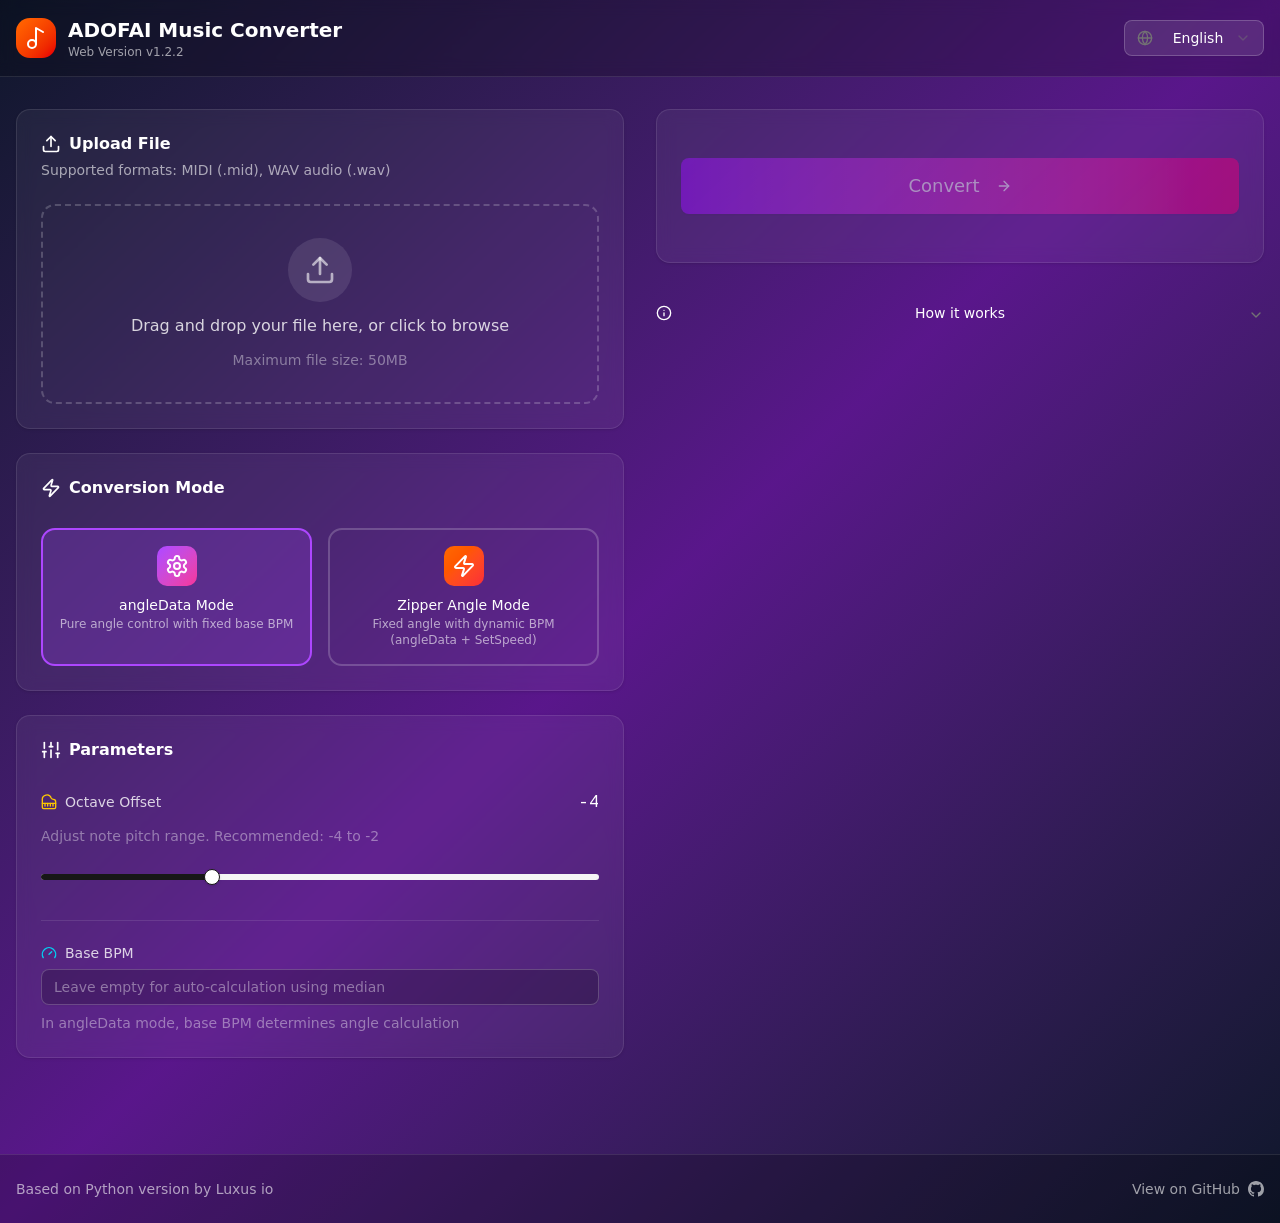
==== commit 7bda53a7: "feat: 更新 ADOFAI Converter 到 v1.2.2 - 删除过时的'采集每个采样点'方法，优化UI并添加更多图标" ====
--- a/ADOFAI_Converter/index.html
+++ b/ADOFAI_Converter/index.html
@@ -1 +1 @@
-<!DOCTYPE html><!--Mfps32mWpLtrlQKO8BHJq--><html lang="en"><head><meta charSet="utf-8"/><meta name="viewport" content="width=device-width, initial-scale=1"/><link rel="preload" href="/ADOFAI_Converter/_next/static/media/797e433ab948586e-s.p.dbea232f.woff2" as="font" crossorigin="" type="font/woff2"/><link rel="preload" href="/ADOFAI_Converter/_next/static/media/caa3a2e1cccd8315-s.p.853070df.woff2" as="font" crossorigin="" type="font/woff2"/><link rel="stylesheet" href="/ADOFAI_Converter/_next/static/chunks/2473c16c0c2f6b5f.css" data-precedence="next"/><link rel="stylesheet" href="/ADOFAI_Converter/_next/static/chunks/ab621a41a49549d2.css" data-precedence="next"/><link rel="preload" as="script" fetchPriority="low" href="/ADOFAI_Converter/_next/static/chunks/58c60a5fa6b544da.js"/><script src="/ADOFAI_Converter/_next/static/chunks/771dedee3f5e1621.js" async=""></script><script src="/ADOFAI_Converter/_next/static/chunks/0972ba474ef6c98a.js" async=""></script><script src="/ADOFAI_Converter/_next/static/chunks/turbopack-179d6882bf86aecd.js" async=""></script><script src="/ADOFAI_Converter/_next/static/chunks/c3eac094b7899373.js" async=""></script><script src="/ADOFAI_Converter/_next/static/chunks/0f4b4aa9e317446c.js" async=""></script><script src="/ADOFAI_Converter/_next/static/chunks/33d3f2c0cda968c7.js" async=""></script><script src="/ADOFAI_Converter/_next/static/chunks/06055086a7058523.js" async=""></script><meta name="next-size-adjust" content=""/><title>ADOFAI Music Converter - MIDI/Audio to Level File</title><meta name="description" content="Convert MIDI files or WAV audio to A Dance of Fire and Ice (ADOFAI) level files. Support for angleData and Zipper modes."/><meta name="author" content="Based on Luxus io&#x27;s Python version"/><meta name="keywords" content="ADOFAI,MIDI,Audio,Converter,A Dance of Fire and Ice,Level Editor"/><meta property="og:title" content="ADOFAI Music Converter"/><meta property="og:description" content="Convert MIDI or Audio to ADOFAI Level Files"/><meta property="og:type" content="website"/><meta name="twitter:card" content="summary"/><meta name="twitter:title" content="ADOFAI Music Converter"/><meta name="twitter:description" content="Convert MIDI or Audio to ADOFAI Level Files"/><link rel="icon" href="/ADOFAI_Converter/logo.svg"/><script src="/ADOFAI_Converter/_next/static/chunks/664adc71bc2617c2.js" noModule=""></script></head><body class="geist_a71539c9-module__T19VSG__variable geist_mono_8d43a2aa-module__8Li5zG__variable antialiased"><div hidden=""><!--$--><!--/$--></div><div class="min-h-screen bg-gradient-to-br from-slate-900 via-purple-900 to-slate-900"><header class="border-b border-white/10 bg-black/20 backdrop-blur-sm"><div class="container mx-auto px-4 py-4 flex items-center justify-between"><div class="flex items-center gap-3"><div class="p-2 bg-gradient-to-br from-orange-500 to-red-600 rounded-xl" style="transform:rotate(-10deg)"><svg xmlns="http://www.w3.org/2000/svg" width="24" height="24" viewBox="0 0 24 24" fill="none" stroke="currentColor" stroke-width="2" stroke-linecap="round" stroke-linejoin="round" class="lucide lucide-music2 lucide-music-2 w-6 h-6 text-white" aria-hidden="true"><circle cx="8" cy="18" r="4"></circle><path d="M12 18V2l7 4"></path></svg></div><div><h1 class="text-xl font-bold text-white">ADOFAI Music Converter</h1><p class="text-xs text-white/60">Web Version v1.2.1</p></div></div><div class="flex items-center gap-2"><button type="button" role="combobox" aria-controls="radix-_R_15brb_" aria-expanded="false" aria-autocomplete="none" dir="ltr" data-state="closed" data-slot="select-trigger" data-size="default" class="data-[placeholder]:text-muted-foreground [&amp;_svg:not([class*=&#x27;text-&#x27;])]:text-muted-foreground focus-visible:border-ring focus-visible:ring-ring/50 aria-invalid:ring-destructive/20 dark:aria-invalid:ring-destructive/40 aria-invalid:border-destructive dark:bg-input/30 dark:hover:bg-input/50 flex items-center justify-between gap-2 rounded-md border px-3 py-2 text-sm whitespace-nowrap shadow-xs transition-[color,box-shadow] outline-none focus-visible:ring-[3px] disabled:cursor-not-allowed disabled:opacity-50 data-[size=default]:h-9 data-[size=sm]:h-8 *:data-[slot=select-value]:line-clamp-1 *:data-[slot=select-value]:flex *:data-[slot=select-value]:items-center *:data-[slot=select-value]:gap-2 [&amp;_svg]:pointer-events-none [&amp;_svg]:shrink-0 [&amp;_svg:not([class*=&#x27;size-&#x27;])]:size-4 w-[140px] bg-white/10 border-white/20 text-white"><svg xmlns="http://www.w3.org/2000/svg" width="24" height="24" viewBox="0 0 24 24" fill="none" stroke="currentColor" stroke-width="2" stroke-linecap="round" stroke-linejoin="round" class="lucide lucide-globe w-4 h-4 mr-2" aria-hidden="true"><circle cx="12" cy="12" r="10"></circle><path d="M12 2a14.5 14.5 0 0 0 0 20 14.5 14.5 0 0 0 0-20"></path><path d="M2 12h20"></path></svg><span data-slot="select-value" style="pointer-events:none"></span><svg xmlns="http://www.w3.org/2000/svg" width="24" height="24" viewBox="0 0 24 24" fill="none" stroke="currentColor" stroke-width="2" stroke-linecap="round" stroke-linejoin="round" class="lucide lucide-chevron-down size-4 opacity-50" aria-hidden="true"><path d="m6 9 6 6 6-6"></path></svg></button><select aria-hidden="true" tabindex="-1" style="position:absolute;border:0;width:1px;height:1px;padding:0;margin:-1px;overflow:hidden;clip:rect(0, 0, 0, 0);white-space:nowrap;word-wrap:normal"></select></div></div></header><main class="container mx-auto px-4 py-8"><div class="grid lg:grid-cols-2 gap-8"><div class="space-y-6"><div style="opacity:0;transform:translateY(20px)"><div data-slot="card" class="text-card-foreground flex flex-col gap-6 rounded-xl border py-6 shadow-sm bg-white/5 border-white/10 backdrop-blur-sm"><div data-slot="card-header" class="@container/card-header grid auto-rows-min grid-rows-[auto_auto] items-start gap-1.5 px-6 has-data-[slot=card-action]:grid-cols-[1fr_auto] [.border-b]:pb-6"><div data-slot="card-title" class="leading-none font-semibold text-white flex items-center gap-2"><svg xmlns="http://www.w3.org/2000/svg" width="24" height="24" viewBox="0 0 24 24" fill="none" stroke="currentColor" stroke-width="2" stroke-linecap="round" stroke-linejoin="round" class="lucide lucide-upload w-5 h-5" aria-hidden="true"><path d="M12 3v12"></path><path d="m17 8-5-5-5 5"></path><path d="M21 15v4a2 2 0 0 1-2 2H5a2 2 0 0 1-2-2v-4"></path></svg>Upload File</div><div data-slot="card-description" class="text-sm text-white/60">Supported formats: MIDI (.mid), WAV audio (.wav)</div></div><div data-slot="card-content" class="px-6"><div class="relative border-2 border-dashed rounded-xl p-8 text-center cursor-pointer transition-all duration-300 border-white/20 hover:border-white/40 hover:bg-white/5" tabindex="0"><input type="file" class="hidden"/><div class="flex flex-col items-center gap-3" style="opacity:0"><div class="p-4 bg-white/10 rounded-full"><svg xmlns="http://www.w3.org/2000/svg" width="24" height="24" viewBox="0 0 24 24" fill="none" stroke="currentColor" stroke-width="2" stroke-linecap="round" stroke-linejoin="round" class="lucide lucide-upload w-8 h-8 text-white/60" aria-hidden="true"><path d="M12 3v12"></path><path d="m17 8-5-5-5 5"></path><path d="M21 15v4a2 2 0 0 1-2 2H5a2 2 0 0 1-2-2v-4"></path></svg></div><p class="text-white/80">Drag and drop your file here, or click to browse</p><p class="text-white/40 text-sm">Maximum file size: 50MB</p></div></div></div></div></div><div style="opacity:0;transform:translateY(20px)"><div data-slot="card" class="text-card-foreground flex flex-col gap-6 rounded-xl border py-6 shadow-sm bg-white/5 border-white/10 backdrop-blur-sm"><div data-slot="card-header" class="@container/card-header grid auto-rows-min grid-rows-[auto_auto] items-start gap-1.5 px-6 has-data-[slot=card-action]:grid-cols-[1fr_auto] [.border-b]:pb-6"><div data-slot="card-title" class="leading-none font-semibold text-white flex items-center gap-2"><svg xmlns="http://www.w3.org/2000/svg" width="24" height="24" viewBox="0 0 24 24" fill="none" stroke="currentColor" stroke-width="2" stroke-linecap="round" stroke-linejoin="round" class="lucide lucide-zap w-5 h-5" aria-hidden="true"><path d="M4 14a1 1 0 0 1-.78-1.63l9.9-10.2a.5.5 0 0 1 .86.46l-1.92 6.02A1 1 0 0 0 13 10h7a1 1 0 0 1 .78 1.63l-9.9 10.2a.5.5 0 0 1-.86-.46l1.92-6.02A1 1 0 0 0 11 14z"></path></svg>Conversion Mode</div></div><div data-slot="card-content" class="px-6"><div role="radiogroup" aria-required="false" dir="ltr" data-slot="radio-group" class="grid grid-cols-2 gap-4" tabindex="-1" style="outline:none"><label data-slot="label" class="text-sm leading-none font-medium select-none group-data-[disabled=true]:pointer-events-none group-data-[disabled=true]:opacity-50 peer-disabled:cursor-not-allowed peer-disabled:opacity-50 flex flex-col items-center gap-3 p-4 rounded-xl border-2 cursor-pointer transition-all border-purple-500 bg-purple-500/20" for="angle"><button type="button" role="radio" aria-checked="true" data-state="checked" value="angle" data-slot="radio-group-item" class="border-input text-primary focus-visible:border-ring focus-visible:ring-ring/50 aria-invalid:ring-destructive/20 dark:aria-invalid:ring-destructive/40 aria-invalid:border-destructive dark:bg-input/30 aspect-square size-4 shrink-0 rounded-full border shadow-xs transition-[color,box-shadow] outline-none focus-visible:ring-[3px] disabled:cursor-not-allowed disabled:opacity-50 sr-only" id="angle" tabindex="-1" data-radix-collection-item=""><span data-state="checked" data-slot="radio-group-indicator" class="relative flex items-center justify-center"><svg xmlns="http://www.w3.org/2000/svg" width="24" height="24" viewBox="0 0 24 24" fill="none" stroke="currentColor" stroke-width="2" stroke-linecap="round" stroke-linejoin="round" class="lucide lucide-circle fill-primary absolute top-1/2 left-1/2 size-2 -translate-x-1/2 -translate-y-1/2" aria-hidden="true"><circle cx="12" cy="12" r="10"></circle></svg></span></button><input type="radio" aria-hidden="true" style="transform:translateX(-100%);position:absolute;pointer-events:none;opacity:0;margin:0" tabindex="-1" checked="" value="angle"/><div class="p-2 bg-gradient-to-br from-purple-500 to-pink-500 rounded-lg"><svg xmlns="http://www.w3.org/2000/svg" width="24" height="24" viewBox="0 0 24 24" fill="none" stroke="currentColor" stroke-width="2" stroke-linecap="round" stroke-linejoin="round" class="lucide lucide-settings w-6 h-6 text-white" aria-hidden="true"><path d="M12.22 2h-.44a2 2 0 0 0-2 2v.18a2 2 0 0 1-1 1.73l-.43.25a2 2 0 0 1-2 0l-.15-.08a2 2 0 0 0-2.73.73l-.22.38a2 2 0 0 0 .73 2.73l.15.1a2 2 0 0 1 1 1.72v.51a2 2 0 0 1-1 1.74l-.15.09a2 2 0 0 0-.73 2.73l.22.38a2 2 0 0 0 2.73.73l.15-.08a2 2 0 0 1 2 0l.43.25a2 2 0 0 1 1 1.73V20a2 2 0 0 0 2 2h.44a2 2 0 0 0 2-2v-.18a2 2 0 0 1 1-1.73l.43-.25a2 2 0 0 1 2 0l.15.08a2 2 0 0 0 2.73-.73l.22-.39a2 2 0 0 0-.73-2.73l-.15-.08a2 2 0 0 1-1-1.74v-.5a2 2 0 0 1 1-1.74l.15-.09a2 2 0 0 0 .73-2.73l-.22-.38a2 2 0 0 0-2.73-.73l-.15.08a2 2 0 0 1-2 0l-.43-.25a2 2 0 0 1-1-1.73V4a2 2 0 0 0-2-2z"></path><circle cx="12" cy="12" r="3"></circle></svg></div><div class="text-center"><p class="text-white font-medium">angleData Mode</p><p class="text-white/60 text-xs mt-1">Pure angle control with fixed base BPM</p></div></label><label data-slot="label" class="text-sm leading-none font-medium select-none group-data-[disabled=true]:pointer-events-none group-data-[disabled=true]:opacity-50 peer-disabled:cursor-not-allowed peer-disabled:opacity-50 flex flex-col items-center gap-3 p-4 rounded-xl border-2 cursor-pointer transition-all border-white/20 hover:border-white/40" for="zipper"><button type="button" role="radio" aria-checked="false" data-state="unchecked" value="zipper" data-slot="radio-group-item" class="border-input text-primary focus-visible:border-ring focus-visible:ring-ring/50 aria-invalid:ring-destructive/20 dark:aria-invalid:ring-destructive/40 aria-invalid:border-destructive dark:bg-input/30 aspect-square size-4 shrink-0 rounded-full border shadow-xs transition-[color,box-shadow] outline-none focus-visible:ring-[3px] disabled:cursor-not-allowed disabled:opacity-50 sr-only" id="zipper" tabindex="-1" data-radix-collection-item=""></button><input type="radio" aria-hidden="true" style="transform:translateX(-100%);position:absolute;pointer-events:none;opacity:0;margin:0" tabindex="-1" value="zipper"/><div class="p-2 bg-gradient-to-br from-orange-500 to-red-500 rounded-lg"><svg xmlns="http://www.w3.org/2000/svg" width="24" height="24" viewBox="0 0 24 24" fill="none" stroke="currentColor" stroke-width="2" stroke-linecap="round" stroke-linejoin="round" class="lucide lucide-zap w-6 h-6 text-white" aria-hidden="true"><path d="M4 14a1 1 0 0 1-.78-1.63l9.9-10.2a.5.5 0 0 1 .86.46l-1.92 6.02A1 1 0 0 0 13 10h7a1 1 0 0 1 .78 1.63l-9.9 10.2a.5.5 0 0 1-.86-.46l1.92-6.02A1 1 0 0 0 11 14z"></path></svg></div><div class="text-center"><p class="text-white font-medium">Zipper Angle Mode</p><p class="text-white/60 text-xs mt-1">Fixed angle with dynamic BPM (angleData + SetSpeed)</p></div></label></div></div></div></div><div style="opacity:0;transform:translateY(20px)"><div data-slot="card" class="text-card-foreground flex flex-col gap-6 rounded-xl border py-6 shadow-sm bg-white/5 border-white/10 backdrop-blur-sm"><div data-slot="card-header" class="@container/card-header grid auto-rows-min grid-rows-[auto_auto] items-start gap-1.5 px-6 has-data-[slot=card-action]:grid-cols-[1fr_auto] [.border-b]:pb-6"><div data-slot="card-title" class="leading-none font-semibold text-white flex items-center gap-2"><svg xmlns="http://www.w3.org/2000/svg" width="24" height="24" viewBox="0 0 24 24" fill="none" stroke="currentColor" stroke-width="2" stroke-linecap="round" stroke-linejoin="round" class="lucide lucide-settings w-5 h-5" aria-hidden="true"><path d="M12.22 2h-.44a2 2 0 0 0-2 2v.18a2 2 0 0 1-1 1.73l-.43.25a2 2 0 0 1-2 0l-.15-.08a2 2 0 0 0-2.73.73l-.22.38a2 2 0 0 0 .73 2.73l.15.1a2 2 0 0 1 1 1.72v.51a2 2 0 0 1-1 1.74l-.15.09a2 2 0 0 0-.73 2.73l.22.38a2 2 0 0 0 2.73.73l.15-.08a2 2 0 0 1 2 0l.43.25a2 2 0 0 1 1 1.73V20a2 2 0 0 0 2 2h.44a2 2 0 0 0 2-2v-.18a2 2 0 0 1 1-1.73l.43-.25a2 2 0 0 1 2 0l.15.08a2 2 0 0 0 2.73-.73l.22-.39a2 2 0 0 0-.73-2.73l-.15-.08a2 2 0 0 1-1-1.74v-.5a2 2 0 0 1 1-1.74l.15-.09a2 2 0 0 0 .73-2.73l-.22-.38a2 2 0 0 0-2.73-.73l-.15.08a2 2 0 0 1-2 0l-.43-.25a2 2 0 0 1-1-1.73V4a2 2 0 0 0-2-2z"></path><circle cx="12" cy="12" r="3"></circle></svg>Parameters</div></div><div data-slot="card-content" class="px-6 space-y-6"><div class="space-y-3"><div class="flex items-center justify-between"><label data-slot="label" class="flex items-center gap-2 text-sm leading-none font-medium select-none group-data-[disabled=true]:pointer-events-none group-data-[disabled=true]:opacity-50 peer-disabled:cursor-not-allowed peer-disabled:opacity-50 text-white/80">Octave Offset</label><span class="text-white font-mono">-4</span></div><p class="text-white/40 text-sm">Adjust note pitch range. Recommended: -4 to -2</p><span dir="ltr" data-orientation="horizontal" aria-disabled="false" data-slot="slider" class="relative flex w-full touch-none items-center select-none data-[disabled]:opacity-50 data-[orientation=vertical]:h-full data-[orientation=vertical]:min-h-44 data-[orientation=vertical]:w-auto data-[orientation=vertical]:flex-col py-4" style="--radix-slider-thumb-transform:translateX(-50%)"><span data-orientation="horizontal" data-slot="slider-track" class="bg-muted relative grow overflow-hidden rounded-full data-[orientation=horizontal]:h-1.5 data-[orientation=horizontal]:w-full data-[orientation=vertical]:h-full data-[orientation=vertical]:w-1.5"><span data-orientation="horizontal" data-slot="slider-range" class="bg-primary absolute data-[orientation=horizontal]:h-full data-[orientation=vertical]:w-full" style="left:0%;right:70%"></span></span><span style="transform:var(--radix-slider-thumb-transform);position:absolute;left:calc(0% + 0px)"><span role="slider" aria-valuemin="-10" aria-valuemax="10" aria-orientation="horizontal" data-orientation="horizontal" tabindex="0" data-slot="slider-thumb" class="border-primary bg-background ring-ring/50 block size-4 shrink-0 rounded-full border shadow-sm transition-[color,box-shadow] hover:ring-4 focus-visible:ring-4 focus-visible:outline-hidden disabled:pointer-events-none disabled:opacity-50" style="display:none" data-radix-collection-item=""></span><input style="display:none"/></span></span></div><div data-orientation="horizontal" role="none" data-slot="separator" class="shrink-0 data-[orientation=horizontal]:h-px data-[orientation=horizontal]:w-full data-[orientation=vertical]:h-full data-[orientation=vertical]:w-px bg-white/10"></div><div class="space-y-2"><label data-slot="label" class="flex items-center gap-2 text-sm leading-none font-medium select-none group-data-[disabled=true]:pointer-events-none group-data-[disabled=true]:opacity-50 peer-disabled:cursor-not-allowed peer-disabled:opacity-50 text-white/80">Base BPM</label><input type="number" data-slot="input" class="file:text-foreground selection:bg-primary selection:text-primary-foreground dark:bg-input/30 flex h-9 w-full min-w-0 rounded-md border px-3 py-1 text-base shadow-xs transition-[color,box-shadow] outline-none file:inline-flex file:h-7 file:border-0 file:bg-transparent file:text-sm file:font-medium disabled:pointer-events-none disabled:cursor-not-allowed disabled:opacity-50 md:text-sm focus-visible:border-ring focus-visible:ring-ring/50 focus-visible:ring-[3px] aria-invalid:ring-destructive/20 dark:aria-invalid:ring-destructive/40 aria-invalid:border-destructive bg-black/20 border-white/20 text-white placeholder:text-white/40" placeholder="Leave empty for auto-calculation using median" min="1" value=""/><p class="text-white/40 text-sm">In angleData mode, base BPM determines angle calculation</p></div></div></div></div></div><div class="space-y-6"><div style="opacity:0;transform:translateY(20px)"><div data-slot="card" class="text-card-foreground flex flex-col gap-6 rounded-xl border py-6 shadow-sm bg-white/5 border-white/10 backdrop-blur-sm"><div data-slot="card-content" class="p-6"><div class="flex gap-3"><button data-slot="button" class="inline-flex items-center justify-center gap-2 whitespace-nowrap font-medium transition-all disabled:pointer-events-none disabled:opacity-50 [&amp;_svg]:pointer-events-none [&amp;_svg:not([class*=&#x27;size-&#x27;])]:size-4 [&amp;_svg]:shrink-0 outline-none focus-visible:border-ring focus-visible:ring-ring/50 focus-visible:ring-[3px] aria-invalid:ring-destructive/20 dark:aria-invalid:ring-destructive/40 aria-invalid:border-destructive text-primary-foreground shadow-xs hover:bg-primary/90 rounded-md px-6 has-[&gt;svg]:px-4 flex-1 h-14 text-lg bg-gradient-to-r from-purple-600 to-pink-600 hover:from-purple-500 hover:to-pink-500" disabled="">Convert<svg xmlns="http://www.w3.org/2000/svg" width="24" height="24" viewBox="0 0 24 24" fill="none" stroke="currentColor" stroke-width="2" stroke-linecap="round" stroke-linejoin="round" class="lucide lucide-arrow-right w-5 h-5 ml-2" aria-hidden="true"><path d="M5 12h14"></path><path d="m12 5 7 7-7 7"></path></svg></button></div></div></div></div><div style="opacity:0;transform:translateY(20px)"><div data-slot="accordion" class="w-full" data-orientation="vertical"><div data-state="closed" data-orientation="vertical" data-slot="accordion-item" class="border-b last:border-b-0 border-white/10"><h3 data-orientation="vertical" data-state="closed" class="flex"><button type="button" aria-controls="radix-_R_399brb_" aria-expanded="false" data-state="closed" data-orientation="vertical" id="radix-_R_199brb_" data-slot="accordion-trigger" class="focus-visible:border-ring focus-visible:ring-ring/50 flex flex-1 items-start justify-between gap-4 rounded-md py-4 text-left text-sm font-medium transition-all outline-none hover:underline focus-visible:ring-[3px] disabled:pointer-events-none disabled:opacity-50 [&amp;[data-state=open]&gt;svg]:rotate-180 text-white hover:text-white/80" data-radix-collection-item="">How it works<svg xmlns="http://www.w3.org/2000/svg" width="24" height="24" viewBox="0 0 24 24" fill="none" stroke="currentColor" stroke-width="2" stroke-linecap="round" stroke-linejoin="round" class="lucide lucide-chevron-down text-muted-foreground pointer-events-none size-4 shrink-0 translate-y-0.5 transition-transform duration-200" aria-hidden="true"><path d="m6 9 6 6 6-6"></path></svg></button></h3><div data-state="closed" id="radix-_R_399brb_" hidden="" role="region" aria-labelledby="radix-_R_199brb_" data-orientation="vertical" data-slot="accordion-content" class="data-[state=closed]:animate-accordion-up data-[state=open]:animate-accordion-down overflow-hidden text-sm" style="--radix-accordion-content-height:var(--radix-collapsible-content-height);--radix-accordion-content-width:var(--radix-collapsible-content-width)"></div></div></div></div></div></div></main><footer class="border-t border-white/10 bg-black/20 mt-16"><div class="container mx-auto px-4 py-6 flex items-center justify-between text-white/60 text-sm"><a href="https://github.com/Maicy0609/ADOFAI_Music_Converter" target="_blank" rel="noopener noreferrer" class="flex items-center gap-2 hover:text-white transition-colors">Upstream Repository<svg class="w-4 h-4" fill="currentColor" viewBox="0 0 24 24"><path d="M12 0C5.37 0 0 5.37 0 12c0 5.31 3.435 9.795 8.205 11.385.6.105.825-.255.825-.57 0-.285-.015-1.23-.015-2.235-3.015.555-3.795-.735-4.035-1.41-.135-.345-.72-1.41-1.23-1.695-.42-.225-1.02-.78-.015-.795.945-.015 1.62.87 1.845 1.23 1.08 1.815 2.805 1.305 3.495.99.105-.78.42-1.305.765-1.605-2.67-.3-5.46-1.335-5.46-5.925 0-1.305.465-2.385 1.23-3.225-.12-.3-.54-1.53.12-3.18 0 0 1.005-.315 3.3 1.23.96-.27 1.98-.405 3-.405s2.04.135 3 .405c2.295-1.56 3.3-1.23 3.3-1.23.66 1.65.24 2.88.12 3.18.765.84 1.23 1.905 1.23 3.225 0 4.605-2.805 5.625-5.475 5.925.435.375.81 1.095.81 2.22 0 1.605-.015 2.895-.015 3.3 0 .315.225.69.825.57A12.02 12.02 0 0024 12c0-6.63-5.37-12-12-12z"></path></svg></a></div></footer></div><!--$--><!--/$--><div role="region" aria-label="Notifications (F8)" tabindex="-1" style="pointer-events:none"><ol tabindex="-1" class="fixed top-0 z-[100] flex max-h-screen w-full flex-col-reverse p-4 sm:bottom-0 sm:right-0 sm:top-auto sm:flex-col md:max-w-[420px]"></ol></div><script src="/ADOFAI_Converter/_next/static/chunks/58c60a5fa6b544da.js" id="_R_" async=""></script><script>(self.__next_f=self.__next_f||[]).push([0])</script><script>self.__next_f.push([1,"1:\"$Sreact.fragment\"\n2:I[27865,[\"/ADOFAI_Converter/_next/static/chunks/c3eac094b7899373.js\",\"/ADOFAI_Converter/_next/static/chunks/0f4b4aa9e317446c.js\"],\"I18nProvider\"]\n3:I[39756,[\"/ADOFAI_Converter/_next/static/chunks/33d3f2c0cda968c7.js\"],\"default\"]\n4:I[37457,[\"/ADOFAI_Converter/_next/static/chunks/33d3f2c0cda968c7.js\"],\"default\"]\n5:I[77925,[\"/ADOFAI_Converter/_next/static/chunks/c3eac094b7899373.js\",\"/ADOFAI_Converter/_next/static/chunks/0f4b4aa9e317446c.js\"],\"Toaster\"]\n6:I[47257,[\"/ADOFAI_Converter/_next/static/chunks/33d3f2c0cda968c7.js\"],\"ClientPageRoot\"]\n7:I[7945,[\"/ADOFAI_Converter/_next/static/chunks/c3eac094b7899373.js\",\"/ADOFAI_Converter/_next/static/chunks/0f4b4aa9e317446c.js\",\"/ADOFAI_Converter/_next/static/chunks/06055086a7058523.js\"],\"default\"]\na:I[97367,[\"/ADOFAI_Converter/_next/static/chunks/33d3f2c0cda968c7.js\"],\"OutletBoundary\"]\nb:\"$Sreact.suspense\"\nd:I[97367,[\"/ADOFAI_Converter/_next/static/chunks/33d3f2c0cda968c7.js\"],\"ViewportBoundary\"]\nf:I[97367,[\"/ADOFAI_Converter/_next/static/chunks/33d3f2c0cda968c7.js\"],\"MetadataBoundary\"]\n11:I[68027,[\"/ADOFAI_Converter/_next/static/chunks/33d3f2c0cda968c7.js\"],\"default\"]\n:HL[\"/ADOFAI_Converter/_next/static/chunks/2473c16c0c2f6b5f.css\",\"style\"]\n:HL[\"/ADOFAI_Converter/_next/static/chunks/ab621a41a49549d2.css\",\"style\"]\n:HL[\"/ADOFAI_Converter/_next/static/media/797e433ab948586e-s.p.dbea232f.woff2\",\"font\",{\"crossOrigin\":\"\",\"type\":\"font/woff2\"}]\n:HL[\"/ADOFAI_Converter/_next/static/media/caa3a2e1cccd8315-s.p.853070df.woff2\",\"font\",{\"crossOrigin\":\"\",\"type\":\"font/woff2\"}]\n"])</script><script>self.__next_f.push([1,"0:{\"P\":null,\"b\":\"Mfps32mWpLtrlQKO8BHJq\",\"c\":[\"\",\"\"],\"q\":\"\",\"i\":false,\"f\":[[[\"\",{\"children\":[\"__PAGE__\",{}]},\"$undefined\",\"$undefined\",true],[[\"$\",\"$1\",\"c\",{\"children\":[[[\"$\",\"link\",\"0\",{\"rel\":\"stylesheet\",\"href\":\"/ADOFAI_Converter/_next/static/chunks/2473c16c0c2f6b5f.css\",\"precedence\":\"next\",\"crossOrigin\":\"$undefined\",\"nonce\":\"$undefined\"}],[\"$\",\"link\",\"1\",{\"rel\":\"stylesheet\",\"href\":\"/ADOFAI_Converter/_next/static/chunks/ab621a41a49549d2.css\",\"precedence\":\"next\",\"crossOrigin\":\"$undefined\",\"nonce\":\"$undefined\"}],[\"$\",\"script\",\"script-0\",{\"src\":\"/ADOFAI_Converter/_next/static/chunks/c3eac094b7899373.js\",\"async\":true,\"nonce\":\"$undefined\"}],[\"$\",\"script\",\"script-1\",{\"src\":\"/ADOFAI_Converter/_next/static/chunks/0f4b4aa9e317446c.js\",\"async\":true,\"nonce\":\"$undefined\"}]],[\"$\",\"html\",null,{\"lang\":\"en\",\"suppressHydrationWarning\":true,\"children\":[\"$\",\"body\",null,{\"className\":\"geist_a71539c9-module__T19VSG__variable geist_mono_8d43a2aa-module__8Li5zG__variable antialiased\",\"children\":[[\"$\",\"$L2\",null,{\"children\":[\"$\",\"$L3\",null,{\"parallelRouterKey\":\"children\",\"error\":\"$undefined\",\"errorStyles\":\"$undefined\",\"errorScripts\":\"$undefined\",\"template\":[\"$\",\"$L4\",null,{}],\"templateStyles\":\"$undefined\",\"templateScripts\":\"$undefined\",\"notFound\":[[[\"$\",\"title\",null,{\"children\":\"404: This page could not be found.\"}],[\"$\",\"div\",null,{\"style\":{\"fontFamily\":\"system-ui,\\\"Segoe UI\\\",Roboto,Helvetica,Arial,sans-serif,\\\"Apple Color Emoji\\\",\\\"Segoe UI Emoji\\\"\",\"height\":\"100vh\",\"textAlign\":\"center\",\"display\":\"flex\",\"flexDirection\":\"column\",\"alignItems\":\"center\",\"justifyContent\":\"center\"},\"children\":[\"$\",\"div\",null,{\"children\":[[\"$\",\"style\",null,{\"dangerouslySetInnerHTML\":{\"__html\":\"body{color:#000;background:#fff;margin:0}.next-error-h1{border-right:1px solid rgba(0,0,0,.3)}@media (prefers-color-scheme:dark){body{color:#fff;background:#000}.next-error-h1{border-right:1px solid rgba(255,255,255,.3)}}\"}}],[\"$\",\"h1\",null,{\"className\":\"next-error-h1\",\"style\":{\"display\":\"inline-block\",\"margin\":\"0 20px 0 0\",\"padding\":\"0 23px 0 0\",\"fontSize\":24,\"fontWeight\":500,\"verticalAlign\":\"top\",\"lineHeight\":\"49px\"},\"children\":404}],[\"$\",\"div\",null,{\"style\":{\"display\":\"inline-block\"},\"children\":[\"$\",\"h2\",null,{\"style\":{\"fontSize\":14,\"fontWeight\":400,\"lineHeight\":\"49px\",\"margin\":0},\"children\":\"This page could not be found.\"}]}]]}]}]],[]],\"forbidden\":\"$undefined\",\"unauthorized\":\"$undefined\"}]}],[\"$\",\"$L5\",null,{}]]}]}]]}],{\"children\":[[\"$\",\"$1\",\"c\",{\"children\":[[\"$\",\"$L6\",null,{\"Component\":\"$7\",\"serverProvidedParams\":{\"searchParams\":{},\"params\":{},\"promises\":[\"$@8\",\"$@9\"]}}],[[\"$\",\"script\",\"script-0\",{\"src\":\"/ADOFAI_Converter/_next/static/chunks/06055086a7058523.js\",\"async\":true,\"nonce\":\"$undefined\"}]],[\"$\",\"$La\",null,{\"children\":[\"$\",\"$b\",null,{\"name\":\"Next.MetadataOutlet\",\"children\":\"$@c\"}]}]]}],{},null,false,false]},null,false,false],[\"$\",\"$1\",\"h\",{\"children\":[null,[\"$\",\"$Ld\",null,{\"children\":\"$Le\"}],[\"$\",\"div\",null,{\"hidden\":true,\"children\":[\"$\",\"$Lf\",null,{\"children\":[\"$\",\"$b\",null,{\"name\":\"Next.Metadata\",\"children\":\"$L10\"}]}]}],[\"$\",\"meta\",null,{\"name\":\"next-size-adjust\",\"content\":\"\"}]]}],false]],\"m\":\"$undefined\",\"G\":[\"$11\",[]],\"S\":true}\n"])</script><script>self.__next_f.push([1,"8:{}\n9:\"$0:f:0:1:1:children:0:props:children:0:props:serverProvidedParams:params\"\n"])</script><script>self.__next_f.push([1,"e:[[\"$\",\"meta\",\"0\",{\"charSet\":\"utf-8\"}],[\"$\",\"meta\",\"1\",{\"name\":\"viewport\",\"content\":\"width=device-width, initial-scale=1\"}]]\n"])</script><script>self.__next_f.push([1,"12:I[27201,[\"/ADOFAI_Converter/_next/static/chunks/33d3f2c0cda968c7.js\"],\"IconMark\"]\nc:null\n10:[[\"$\",\"title\",\"0\",{\"children\":\"ADOFAI Music Converter - MIDI/Audio to Level File\"}],[\"$\",\"meta\",\"1\",{\"name\":\"description\",\"content\":\"Convert MIDI files or WAV audio to A Dance of Fire and Ice (ADOFAI) level files. Support for angleData and Zipper modes.\"}],[\"$\",\"meta\",\"2\",{\"name\":\"author\",\"content\":\"Based on Luxus io's Python version\"}],[\"$\",\"meta\",\"3\",{\"name\":\"keywords\",\"content\":\"ADOFAI,MIDI,Audio,Converter,A Dance of Fire and Ice,Level Editor\"}],[\"$\",\"meta\",\"4\",{\"property\":\"og:title\",\"content\":\"ADOFAI Music Converter\"}],[\"$\",\"meta\",\"5\",{\"property\":\"og:description\",\"content\":\"Convert MIDI or Audio to ADOFAI Level Files\"}],[\"$\",\"meta\",\"6\",{\"property\":\"og:type\",\"content\":\"website\"}],[\"$\",\"meta\",\"7\",{\"name\":\"twitter:card\",\"content\":\"summary\"}],[\"$\",\"meta\",\"8\",{\"name\":\"twitter:title\",\"content\":\"ADOFAI Music Converter\"}],[\"$\",\"meta\",\"9\",{\"name\":\"twitter:description\",\"content\":\"Convert MIDI or Audio to ADOFAI Level Files\"}],[\"$\",\"link\",\"10\",{\"rel\":\"icon\",\"href\":\"/logo.svg\"}],[\"$\",\"$L12\",\"11\",{}]]\n"])</script></body></html>+<!DOCTYPE html><html lang="en"><head><meta charSet="utf-8"/><meta name="viewport" content="width=device-width, initial-scale=1"/><link rel="preload" href="/ADOFAI_Converter/_next/static/media/797e433ab948586e-s.p.0.q-h669a_dqa.woff2" as="font" crossorigin="" type="font/woff2"/><link rel="preload" href="/ADOFAI_Converter/_next/static/media/caa3a2e1cccd8315-s.p.16t1db8_9y2o~.woff2" as="font" crossorigin="" type="font/woff2"/><link rel="stylesheet" href="/ADOFAI_Converter/_next/static/chunks/0neevhl_o1ozu.css" data-precedence="next"/><link rel="stylesheet" href="/ADOFAI_Converter/_next/static/chunks/01aj66f51~0q5.css" data-precedence="next"/><link rel="preload" as="script" fetchPriority="low" href="/ADOFAI_Converter/_next/static/chunks/0k~u_jyibvj9b.js"/><script src="/ADOFAI_Converter/_next/static/chunks/0rjaogdc~uob_.js" async=""></script><script src="/ADOFAI_Converter/_next/static/chunks/14-_y.rss1wul.js" async=""></script><script src="/ADOFAI_Converter/_next/static/chunks/turbopack-0cb8vxisq6ona.js" async=""></script><script src="/ADOFAI_Converter/_next/static/chunks/0dvbzg8y8qtou.js" async=""></script><script src="/ADOFAI_Converter/_next/static/chunks/0mc.xzdwkp~zy.js" async=""></script><script src="/ADOFAI_Converter/_next/static/chunks/07oucbgtviyp1.js" async=""></script><script src="/ADOFAI_Converter/_next/static/chunks/13qg7lx..0agp.js" async=""></script><meta name="next-size-adjust" content=""/><title>ADOFAI Music Converter - MIDI/Audio to Level File</title><meta name="description" content="Convert MIDI files or WAV audio to A Dance of Fire and Ice (ADOFAI) level files. Support for angleData and Zipper modes."/><meta name="author" content="Based on Luxus io&#x27;s Python version"/><meta name="keywords" content="ADOFAI,MIDI,Audio,Converter,A Dance of Fire and Ice,Level Editor"/><meta property="og:title" content="ADOFAI Music Converter"/><meta property="og:description" content="Convert MIDI or Audio to ADOFAI Level Files"/><meta property="og:type" content="website"/><meta name="twitter:card" content="summary"/><meta name="twitter:title" content="ADOFAI Music Converter"/><meta name="twitter:description" content="Convert MIDI or Audio to ADOFAI Level Files"/><link rel="icon" href="/logo.svg"/><script src="/ADOFAI_Converter/_next/static/chunks/03~yq9q893hmn.js" noModule=""></script></head><body class="geist_a71539c9-module__T19VSG__variable geist_mono_8d43a2aa-module__8Li5zG__variable antialiased"><div hidden=""><!--$--><!--/$--></div><div class="min-h-screen bg-gradient-to-br from-slate-900 via-purple-900 to-slate-900"><header class="border-b border-white/10 bg-black/20 backdrop-blur-sm"><div class="container mx-auto px-4 py-4 flex items-center justify-between"><div class="flex items-center gap-3"><div class="p-2 bg-gradient-to-br from-orange-500 to-red-600 rounded-xl" style="transform:rotate(-10deg)"><svg xmlns="http://www.w3.org/2000/svg" width="24" height="24" viewBox="0 0 24 24" fill="none" stroke="currentColor" stroke-width="2" stroke-linecap="round" stroke-linejoin="round" class="lucide lucide-music2 lucide-music-2 w-6 h-6 text-white" aria-hidden="true"><circle cx="8" cy="18" r="4"></circle><path d="M12 18V2l7 4"></path></svg></div><div><h1 class="text-xl font-bold text-white">ADOFAI Music Converter</h1><p class="text-xs text-white/60">Web Version v1.2.2</p></div></div><div class="flex items-center gap-2"><button type="button" role="combobox" aria-controls="radix-_R_15brb_" aria-expanded="false" aria-autocomplete="none" dir="ltr" data-state="closed" data-slot="select-trigger" data-size="default" class="data-[placeholder]:text-muted-foreground [&amp;_svg:not([class*=&#x27;text-&#x27;])]:text-muted-foreground focus-visible:border-ring focus-visible:ring-ring/50 aria-invalid:ring-destructive/20 dark:aria-invalid:ring-destructive/40 aria-invalid:border-destructive dark:bg-input/30 dark:hover:bg-input/50 flex items-center justify-between gap-2 rounded-md border px-3 py-2 text-sm whitespace-nowrap shadow-xs transition-[color,box-shadow] outline-none focus-visible:ring-[3px] disabled:cursor-not-allowed disabled:opacity-50 data-[size=default]:h-9 data-[size=sm]:h-8 *:data-[slot=select-value]:line-clamp-1 *:data-[slot=select-value]:flex *:data-[slot=select-value]:items-center *:data-[slot=select-value]:gap-2 [&amp;_svg]:pointer-events-none [&amp;_svg]:shrink-0 [&amp;_svg:not([class*=&#x27;size-&#x27;])]:size-4 w-[140px] bg-white/10 border-white/20 text-white"><svg xmlns="http://www.w3.org/2000/svg" width="24" height="24" viewBox="0 0 24 24" fill="none" stroke="currentColor" stroke-width="2" stroke-linecap="round" stroke-linejoin="round" class="lucide lucide-globe w-4 h-4 mr-2" aria-hidden="true"><circle cx="12" cy="12" r="10"></circle><path d="M12 2a14.5 14.5 0 0 0 0 20 14.5 14.5 0 0 0 0-20"></path><path d="M2 12h20"></path></svg><span data-slot="select-value" style="pointer-events:none"></span><svg xmlns="http://www.w3.org/2000/svg" width="24" height="24" viewBox="0 0 24 24" fill="none" stroke="currentColor" stroke-width="2" stroke-linecap="round" stroke-linejoin="round" class="lucide lucide-chevron-down size-4 opacity-50" aria-hidden="true"><path d="m6 9 6 6 6-6"></path></svg></button><select aria-hidden="true" tabindex="-1" style="position:absolute;border:0;width:1px;height:1px;padding:0;margin:-1px;overflow:hidden;clip:rect(0, 0, 0, 0);white-space:nowrap;word-wrap:normal"></select></div></div></header><main class="container mx-auto px-4 py-8"><div class="grid lg:grid-cols-2 gap-8"><div class="space-y-6"><div style="opacity:0;transform:translateY(20px)"><div data-slot="card" class="text-card-foreground flex flex-col gap-6 rounded-xl border py-6 shadow-sm bg-white/5 border-white/10 backdrop-blur-sm"><div data-slot="card-header" class="@container/card-header grid auto-rows-min grid-rows-[auto_auto] items-start gap-1.5 px-6 has-data-[slot=card-action]:grid-cols-[1fr_auto] [.border-b]:pb-6"><div data-slot="card-title" class="leading-none font-semibold text-white flex items-center gap-2"><svg xmlns="http://www.w3.org/2000/svg" width="24" height="24" viewBox="0 0 24 24" fill="none" stroke="currentColor" stroke-width="2" stroke-linecap="round" stroke-linejoin="round" class="lucide lucide-upload w-5 h-5" aria-hidden="true"><path d="M12 3v12"></path><path d="m17 8-5-5-5 5"></path><path d="M21 15v4a2 2 0 0 1-2 2H5a2 2 0 0 1-2-2v-4"></path></svg>Upload File</div><div data-slot="card-description" class="text-sm text-white/60">Supported formats: MIDI (.mid), WAV audio (.wav)</div></div><div data-slot="card-content" class="px-6"><div class="relative border-2 border-dashed rounded-xl p-8 text-center cursor-pointer transition-all duration-300 border-white/20 hover:border-white/40 hover:bg-white/5" tabindex="0"><input type="file" class="hidden"/><div class="flex flex-col items-center gap-3" style="opacity:0"><div class="p-4 bg-white/10 rounded-full"><svg xmlns="http://www.w3.org/2000/svg" width="24" height="24" viewBox="0 0 24 24" fill="none" stroke="currentColor" stroke-width="2" stroke-linecap="round" stroke-linejoin="round" class="lucide lucide-upload w-8 h-8 text-white/60" aria-hidden="true"><path d="M12 3v12"></path><path d="m17 8-5-5-5 5"></path><path d="M21 15v4a2 2 0 0 1-2 2H5a2 2 0 0 1-2-2v-4"></path></svg></div><p class="text-white/80">Drag and drop your file here, or click to browse</p><p class="text-white/40 text-sm">Maximum file size: 50MB</p></div></div></div></div></div><div style="opacity:0;transform:translateY(20px)"><div data-slot="card" class="text-card-foreground flex flex-col gap-6 rounded-xl border py-6 shadow-sm bg-white/5 border-white/10 backdrop-blur-sm"><div data-slot="card-header" class="@container/card-header grid auto-rows-min grid-rows-[auto_auto] items-start gap-1.5 px-6 has-data-[slot=card-action]:grid-cols-[1fr_auto] [.border-b]:pb-6"><div data-slot="card-title" class="leading-none font-semibold text-white flex items-center gap-2"><svg xmlns="http://www.w3.org/2000/svg" width="24" height="24" viewBox="0 0 24 24" fill="none" stroke="currentColor" stroke-width="2" stroke-linecap="round" stroke-linejoin="round" class="lucide lucide-zap w-5 h-5" aria-hidden="true"><path d="M4 14a1 1 0 0 1-.78-1.63l9.9-10.2a.5.5 0 0 1 .86.46l-1.92 6.02A1 1 0 0 0 13 10h7a1 1 0 0 1 .78 1.63l-9.9 10.2a.5.5 0 0 1-.86-.46l1.92-6.02A1 1 0 0 0 11 14z"></path></svg>Conversion Mode</div></div><div data-slot="card-content" class="px-6"><div role="radiogroup" aria-required="false" dir="ltr" data-slot="radio-group" class="grid gap-4 grid-cols-2" tabindex="-1" style="outline:none"><label data-slot="label" class="text-sm leading-none font-medium select-none group-data-[disabled=true]:pointer-events-none group-data-[disabled=true]:opacity-50 peer-disabled:cursor-not-allowed peer-disabled:opacity-50 flex flex-col items-center gap-3 p-4 rounded-xl border-2 cursor-pointer transition-all border-purple-500 bg-purple-500/20" for="angle"><button type="button" role="radio" aria-checked="true" data-state="checked" value="angle" data-slot="radio-group-item" class="border-input text-primary focus-visible:border-ring focus-visible:ring-ring/50 aria-invalid:ring-destructive/20 dark:aria-invalid:ring-destructive/40 aria-invalid:border-destructive dark:bg-input/30 aspect-square size-4 shrink-0 rounded-full border shadow-xs transition-[color,box-shadow] outline-none focus-visible:ring-[3px] disabled:cursor-not-allowed disabled:opacity-50 sr-only" id="angle" tabindex="-1" data-radix-collection-item=""><span data-state="checked" data-slot="radio-group-indicator" class="relative flex items-center justify-center"><svg xmlns="http://www.w3.org/2000/svg" width="24" height="24" viewBox="0 0 24 24" fill="none" stroke="currentColor" stroke-width="2" stroke-linecap="round" stroke-linejoin="round" class="lucide lucide-circle fill-primary absolute top-1/2 left-1/2 size-2 -translate-x-1/2 -translate-y-1/2" aria-hidden="true"><circle cx="12" cy="12" r="10"></circle></svg></span></button><input type="radio" aria-hidden="true" style="transform:translateX(-100%);position:absolute;pointer-events:none;opacity:0;margin:0" tabindex="-1" checked="" value="angle"/><div class="p-2 bg-gradient-to-br from-purple-500 to-pink-500 rounded-lg"><svg xmlns="http://www.w3.org/2000/svg" width="24" height="24" viewBox="0 0 24 24" fill="none" stroke="currentColor" stroke-width="2" stroke-linecap="round" stroke-linejoin="round" class="lucide lucide-settings w-6 h-6 text-white" aria-hidden="true"><path d="M12.22 2h-.44a2 2 0 0 0-2 2v.18a2 2 0 0 1-1 1.73l-.43.25a2 2 0 0 1-2 0l-.15-.08a2 2 0 0 0-2.73.73l-.22.38a2 2 0 0 0 .73 2.73l.15.1a2 2 0 0 1 1 1.72v.51a2 2 0 0 1-1 1.74l-.15.09a2 2 0 0 0-.73 2.73l.22.38a2 2 0 0 0 2.73.73l.15-.08a2 2 0 0 1 2 0l.43.25a2 2 0 0 1 1 1.73V20a2 2 0 0 0 2 2h.44a2 2 0 0 0 2-2v-.18a2 2 0 0 1 1-1.73l.43-.25a2 2 0 0 1 2 0l.15.08a2 2 0 0 0 2.73-.73l.22-.39a2 2 0 0 0-.73-2.73l-.15-.08a2 2 0 0 1-1-1.74v-.5a2 2 0 0 1 1-1.74l.15-.09a2 2 0 0 0 .73-2.73l-.22-.38a2 2 0 0 0-2.73-.73l-.15.08a2 2 0 0 1-2 0l-.43-.25a2 2 0 0 1-1-1.73V4a2 2 0 0 0-2-2z"></path><circle cx="12" cy="12" r="3"></circle></svg></div><div class="text-center"><p class="text-white font-medium">angleData Mode</p><p class="text-white/60 text-xs mt-1">Pure angle control with fixed base BPM</p></div></label><label data-slot="label" class="text-sm leading-none font-medium select-none group-data-[disabled=true]:pointer-events-none group-data-[disabled=true]:opacity-50 peer-disabled:cursor-not-allowed peer-disabled:opacity-50 flex flex-col items-center gap-3 p-4 rounded-xl border-2 cursor-pointer transition-all border-white/20 hover:border-white/40" for="zipper"><button type="button" role="radio" aria-checked="false" data-state="unchecked" value="zipper" data-slot="radio-group-item" class="border-input text-primary focus-visible:border-ring focus-visible:ring-ring/50 aria-invalid:ring-destructive/20 dark:aria-invalid:ring-destructive/40 aria-invalid:border-destructive dark:bg-input/30 aspect-square size-4 shrink-0 rounded-full border shadow-xs transition-[color,box-shadow] outline-none focus-visible:ring-[3px] disabled:cursor-not-allowed disabled:opacity-50 sr-only" id="zipper" tabindex="-1" data-radix-collection-item=""></button><input type="radio" aria-hidden="true" style="transform:translateX(-100%);position:absolute;pointer-events:none;opacity:0;margin:0" tabindex="-1" value="zipper"/><div class="p-2 bg-gradient-to-br from-orange-500 to-red-500 rounded-lg"><svg xmlns="http://www.w3.org/2000/svg" width="24" height="24" viewBox="0 0 24 24" fill="none" stroke="currentColor" stroke-width="2" stroke-linecap="round" stroke-linejoin="round" class="lucide lucide-zap w-6 h-6 text-white" aria-hidden="true"><path d="M4 14a1 1 0 0 1-.78-1.63l9.9-10.2a.5.5 0 0 1 .86.46l-1.92 6.02A1 1 0 0 0 13 10h7a1 1 0 0 1 .78 1.63l-9.9 10.2a.5.5 0 0 1-.86-.46l1.92-6.02A1 1 0 0 0 11 14z"></path></svg></div><div class="text-center"><p class="text-white font-medium">Zipper Angle Mode</p><p class="text-white/60 text-xs mt-1">Fixed angle with dynamic BPM (angleData + SetSpeed)</p></div></label></div></div></div></div><div style="opacity:0;transform:translateY(20px)"><div data-slot="card" class="text-card-foreground flex flex-col gap-6 rounded-xl border py-6 shadow-sm bg-white/5 border-white/10 backdrop-blur-sm"><div data-slot="card-header" class="@container/card-header grid auto-rows-min grid-rows-[auto_auto] items-start gap-1.5 px-6 has-data-[slot=card-action]:grid-cols-[1fr_auto] [.border-b]:pb-6"><div data-slot="card-title" class="leading-none font-semibold text-white flex items-center gap-2"><svg xmlns="http://www.w3.org/2000/svg" width="24" height="24" viewBox="0 0 24 24" fill="none" stroke="currentColor" stroke-width="2" stroke-linecap="round" stroke-linejoin="round" class="lucide lucide-sliders-vertical w-5 h-5" aria-hidden="true"><line x1="4" x2="4" y1="21" y2="14"></line><line x1="4" x2="4" y1="10" y2="3"></line><line x1="12" x2="12" y1="21" y2="12"></line><line x1="12" x2="12" y1="8" y2="3"></line><line x1="20" x2="20" y1="21" y2="16"></line><line x1="20" x2="20" y1="12" y2="3"></line><line x1="2" x2="6" y1="14" y2="14"></line><line x1="10" x2="14" y1="8" y2="8"></line><line x1="18" x2="22" y1="16" y2="16"></line></svg>Parameters</div></div><div data-slot="card-content" class="px-6 space-y-6"><div class="space-y-3"><div class="flex items-center justify-between"><label data-slot="label" class="text-sm leading-none font-medium select-none group-data-[disabled=true]:pointer-events-none group-data-[disabled=true]:opacity-50 peer-disabled:cursor-not-allowed peer-disabled:opacity-50 text-white/80 flex items-center gap-2"><svg xmlns="http://www.w3.org/2000/svg" width="24" height="24" viewBox="0 0 24 24" fill="none" stroke="currentColor" stroke-width="2" stroke-linecap="round" stroke-linejoin="round" class="lucide lucide-piano w-4 h-4 text-yellow-400" aria-hidden="true"><path d="M18.5 8c-1.4 0-2.6-.8-3.2-2A6.87 6.87 0 0 0 2 9v11a2 2 0 0 0 2 2h16a2 2 0 0 0 2-2v-8.5C22 9.6 20.4 8 18.5 8"></path><path d="M2 14h20"></path><path d="M6 14v4"></path><path d="M10 14v4"></path><path d="M14 14v4"></path><path d="M18 14v4"></path></svg>Octave Offset</label><span class="text-white font-mono">-4</span></div><p class="text-white/40 text-sm">Adjust note pitch range. Recommended: -4 to -2</p><span dir="ltr" data-orientation="horizontal" aria-disabled="false" data-slot="slider" class="relative flex w-full touch-none items-center select-none data-[disabled]:opacity-50 data-[orientation=vertical]:h-full data-[orientation=vertical]:min-h-44 data-[orientation=vertical]:w-auto data-[orientation=vertical]:flex-col py-4" style="--radix-slider-thumb-transform:translateX(-50%)"><span data-orientation="horizontal" data-slot="slider-track" class="bg-muted relative grow overflow-hidden rounded-full data-[orientation=horizontal]:h-1.5 data-[orientation=horizontal]:w-full data-[orientation=vertical]:h-full data-[orientation=vertical]:w-1.5"><span data-orientation="horizontal" data-slot="slider-range" class="bg-primary absolute data-[orientation=horizontal]:h-full data-[orientation=vertical]:w-full" style="left:0%;right:70%"></span></span><span style="transform:var(--radix-slider-thumb-transform);position:absolute;left:calc(0% + 0px)"><span role="slider" aria-valuemin="-10" aria-valuemax="10" aria-orientation="horizontal" data-orientation="horizontal" tabindex="0" data-slot="slider-thumb" class="border-primary bg-background ring-ring/50 block size-4 shrink-0 rounded-full border shadow-sm transition-[color,box-shadow] hover:ring-4 focus-visible:ring-4 focus-visible:outline-hidden disabled:pointer-events-none disabled:opacity-50" style="display:none" data-radix-collection-item=""></span><input style="display:none"/></span></span></div><div data-orientation="horizontal" role="none" data-slot="separator" class="shrink-0 data-[orientation=horizontal]:h-px data-[orientation=horizontal]:w-full data-[orientation=vertical]:h-full data-[orientation=vertical]:w-px bg-white/10"></div><div class="space-y-2"><label data-slot="label" class="text-sm leading-none font-medium select-none group-data-[disabled=true]:pointer-events-none group-data-[disabled=true]:opacity-50 peer-disabled:cursor-not-allowed peer-disabled:opacity-50 text-white/80 flex items-center gap-2"><svg xmlns="http://www.w3.org/2000/svg" width="24" height="24" viewBox="0 0 24 24" fill="none" stroke="currentColor" stroke-width="2" stroke-linecap="round" stroke-linejoin="round" class="lucide lucide-gauge w-4 h-4 text-cyan-400" aria-hidden="true"><path d="m12 14 4-4"></path><path d="M3.34 19a10 10 0 1 1 17.32 0"></path></svg>Base BPM</label><input type="number" data-slot="input" class="file:text-foreground selection:bg-primary selection:text-primary-foreground dark:bg-input/30 flex h-9 w-full min-w-0 rounded-md border px-3 py-1 text-base shadow-xs transition-[color,box-shadow] outline-none file:inline-flex file:h-7 file:border-0 file:bg-transparent file:text-sm file:font-medium disabled:pointer-events-none disabled:cursor-not-allowed disabled:opacity-50 md:text-sm focus-visible:border-ring focus-visible:ring-ring/50 focus-visible:ring-[3px] aria-invalid:ring-destructive/20 dark:aria-invalid:ring-destructive/40 aria-invalid:border-destructive bg-black/20 border-white/20 text-white placeholder:text-white/40" placeholder="Leave empty for auto-calculation using median" min="1" value=""/><p class="text-white/40 text-sm">In angleData mode, base BPM determines angle calculation</p></div></div></div></div></div><div class="space-y-6"><div style="opacity:0;transform:translateY(20px)"><div data-slot="card" class="text-card-foreground flex flex-col gap-6 rounded-xl border py-6 shadow-sm bg-white/5 border-white/10 backdrop-blur-sm"><div data-slot="card-content" class="p-6"><div class="flex gap-3"><button data-slot="button" class="inline-flex items-center justify-center gap-2 whitespace-nowrap font-medium transition-all disabled:pointer-events-none disabled:opacity-50 [&amp;_svg]:pointer-events-none [&amp;_svg:not([class*=&#x27;size-&#x27;])]:size-4 [&amp;_svg]:shrink-0 outline-none focus-visible:border-ring focus-visible:ring-ring/50 focus-visible:ring-[3px] aria-invalid:ring-destructive/20 dark:aria-invalid:ring-destructive/40 aria-invalid:border-destructive text-primary-foreground shadow-xs hover:bg-primary/90 rounded-md px-6 has-[&gt;svg]:px-4 flex-1 h-14 text-lg bg-gradient-to-r from-purple-600 to-pink-600 hover:from-purple-500 hover:to-pink-500" disabled="">Convert<svg xmlns="http://www.w3.org/2000/svg" width="24" height="24" viewBox="0 0 24 24" fill="none" stroke="currentColor" stroke-width="2" stroke-linecap="round" stroke-linejoin="round" class="lucide lucide-arrow-right w-5 h-5 ml-2" aria-hidden="true"><path d="M5 12h14"></path><path d="m12 5 7 7-7 7"></path></svg></button></div></div></div></div><div style="opacity:0;transform:translateY(20px)"><div data-slot="accordion" class="w-full" data-orientation="vertical"><div data-state="closed" data-orientation="vertical" data-slot="accordion-item" class="border-b last:border-b-0 border-white/10"><h3 data-orientation="vertical" data-state="closed" class="flex"><button type="button" aria-controls="radix-_R_399brb_" aria-expanded="false" data-state="closed" data-orientation="vertical" id="radix-_R_199brb_" data-slot="accordion-trigger" class="focus-visible:border-ring focus-visible:ring-ring/50 flex-1 justify-between rounded-md py-4 text-left text-sm font-medium transition-all outline-none hover:underline focus-visible:ring-[3px] disabled:pointer-events-none disabled:opacity-50 [&amp;[data-state=open]&gt;svg]:rotate-180 text-white hover:text-white/80 flex items-center gap-2" data-radix-collection-item=""><svg xmlns="http://www.w3.org/2000/svg" width="24" height="24" viewBox="0 0 24 24" fill="none" stroke="currentColor" stroke-width="2" stroke-linecap="round" stroke-linejoin="round" class="lucide lucide-info w-4 h-4" aria-hidden="true"><circle cx="12" cy="12" r="10"></circle><path d="M12 16v-4"></path><path d="M12 8h.01"></path></svg>How it works<svg xmlns="http://www.w3.org/2000/svg" width="24" height="24" viewBox="0 0 24 24" fill="none" stroke="currentColor" stroke-width="2" stroke-linecap="round" stroke-linejoin="round" class="lucide lucide-chevron-down text-muted-foreground pointer-events-none size-4 shrink-0 translate-y-0.5 transition-transform duration-200" aria-hidden="true"><path d="m6 9 6 6 6-6"></path></svg></button></h3><div data-state="closed" id="radix-_R_399brb_" hidden="" role="region" aria-labelledby="radix-_R_199brb_" data-orientation="vertical" data-slot="accordion-content" class="data-[state=closed]:animate-accordion-up data-[state=open]:animate-accordion-down overflow-hidden text-sm" style="--radix-accordion-content-height:var(--radix-collapsible-content-height);--radix-accordion-content-width:var(--radix-collapsible-content-width)"></div></div></div></div></div></div></main><footer class="border-t border-white/10 bg-black/20 mt-16"><div class="container mx-auto px-4 py-6 flex items-center justify-between text-white/60 text-sm"><p>Based on Python version by Luxus io</p><a href="https://github.com/Luxusio/ADOFAI-Midi-Converter" target="_blank" rel="noopener noreferrer" class="flex items-center gap-2 hover:text-white transition-colors">View on GitHub<svg class="w-4 h-4" fill="currentColor" viewBox="0 0 24 24"><path d="M12 0C5.37 0 0 5.37 0 12c0 5.31 3.435 9.795 8.205 11.385.6.105.825-.255.825-.57 0-.285-.015-1.23-.015-2.235-3.015.555-3.795-.735-4.035-1.41-.135-.345-.72-1.41-1.23-1.695-.42-.225-1.02-.78-.015-.795.945-.015 1.62.87 1.845 1.23 1.08 1.815 2.805 1.305 3.495.99.105-.78.42-1.305.765-1.605-2.67-.3-5.46-1.335-5.46-5.925 0-1.305.465-2.385 1.23-3.225-.12-.3-.54-1.53.12-3.18 0 0 1.005-.315 3.3 1.23.96-.27 1.98-.405 3-.405s2.04.135 3 .405c2.295-1.56 3.3-1.23 3.3-1.23.66 1.65.24 2.88.12 3.18.765.84 1.23 1.905 1.23 3.225 0 4.605-2.805 5.625-5.475 5.925.435.375.81 1.095.81 2.22 0 1.605-.015 2.895-.015 3.3 0 .315.225.69.825.57A12.02 12.02 0 0024 12c0-6.63-5.37-12-12-12z"></path></svg></a></div></footer></div><!--$--><!--/$--><div role="region" aria-label="Notifications (F8)" tabindex="-1" style="pointer-events:none"><ol tabindex="-1" class="fixed top-0 z-[100] flex max-h-screen w-full flex-col-reverse p-4 sm:bottom-0 sm:right-0 sm:top-auto sm:flex-col md:max-w-[420px]"></ol></div><script src="/ADOFAI_Converter/_next/static/chunks/0k~u_jyibvj9b.js" id="_R_" async=""></script><script>(self.__next_f=self.__next_f||[]).push([0])</script><script>self.__next_f.push([1,"1:\"$Sreact.fragment\"\n2:I[81513,[\"/ADOFAI_Converter/_next/static/chunks/0dvbzg8y8qtou.js\",\"/ADOFAI_Converter/_next/static/chunks/0mc.xzdwkp~zy.js\",\"/ADOFAI_Converter/_next/static/chunks/07oucbgtviyp1.js\"],\"I18nProvider\"]\n3:I[39756,[\"/ADOFAI_Converter/_next/static/chunks/0dvbzg8y8qtou.js\",\"/ADOFAI_Converter/_next/static/chunks/0mc.xzdwkp~zy.js\",\"/ADOFAI_Converter/_next/static/chunks/07oucbgtviyp1.js\"],\"default\"]\n4:I[37457,[\"/ADOFAI_Converter/_next/static/chunks/0dvbzg8y8qtou.js\",\"/ADOFAI_Converter/_next/static/chunks/0mc.xzdwkp~zy.js\",\"/ADOFAI_Converter/_next/static/chunks/07oucbgtviyp1.js\"],\"default\"]\n5:I[77855,[\"/ADOFAI_Converter/_next/static/chunks/0dvbzg8y8qtou.js\",\"/ADOFAI_Converter/_next/static/chunks/0mc.xzdwkp~zy.js\",\"/ADOFAI_Converter/_next/static/chunks/07oucbgtviyp1.js\"],\"Toaster\"]\n6:I[47257,[\"/ADOFAI_Converter/_next/static/chunks/0dvbzg8y8qtou.js\",\"/ADOFAI_Converter/_next/static/chunks/0mc.xzdwkp~zy.js\",\"/ADOFAI_Converter/_next/static/chunks/07oucbgtviyp1.js\"],\"ClientPageRoot\"]\n7:I[52683,[\"/ADOFAI_Converter/_next/static/chunks/0dvbzg8y8qtou.js\",\"/ADOFAI_Converter/_next/static/chunks/0mc.xzdwkp~zy.js\",\"/ADOFAI_Converter/_next/static/chunks/07oucbgtviyp1.js\",\"/ADOFAI_Converter/_next/static/chunks/13qg7lx..0agp.js\"],\"default\"]\na:I[97367,[\"/ADOFAI_Converter/_next/static/chunks/0dvbzg8y8qtou.js\",\"/ADOFAI_Converter/_next/static/chunks/0mc.xzdwkp~zy.js\",\"/ADOFAI_Converter/_next/static/chunks/07oucbgtviyp1.js\"],\"OutletBoundary\"]\nb:\"$Sreact.suspense\"\nd:I[97367,[\"/ADOFAI_Converter/_next/static/chunks/0dvbzg8y8qtou.js\",\"/ADOFAI_Converter/_next/static/chunks/0mc.xzdwkp~zy.js\",\"/ADOFAI_Converter/_next/static/chunks/07oucbgtviyp1.js\"],\"ViewportBoundary\"]\nf:I[97367,[\"/ADOFAI_Converter/_next/static/chunks/0dvbzg8y8qtou.js\",\"/ADOFAI_Converter/_next/static/chunks/0mc.xzdwkp~zy.js\",\"/ADOFAI_Converter/_next/static/chunks/07oucbgtviyp1.js\"],\"MetadataBoundary\"]\n11:I[68027,[\"/ADOFAI_Converter/_next/static/chunks/0dvbzg8y8qtou.js\",\"/ADOFAI_Converter/_next/static/chunks/0mc.xzdwkp~zy.js\",\"/ADOFAI_Converter/_next/static/chunks/07oucbgtviyp1.js\"],\"default\",1]\n:HL[\"/ADOFAI_Converter/_next/static/chunks/0neevhl_o1ozu.css\",\"style\"]\n:HL[\"/ADOFAI_Converter/_next/static/chunks/01aj66f51~0q5.css\",\"style\"]\n:HL[\"/ADOFAI_Converter/_next/static/media/797e433ab948586e-s.p.0.q-h669a_dqa.woff2\",\"font\",{\"crossOrigin\":\"\",\"type\":\"font/woff2\"}]\n:HL[\"/ADOFAI_Converter/_next/static/media/caa3a2e1cccd8315-s.p.16t1db8_9y2o~.woff2\",\"font\",{\"crossOrigin\":\"\",\"type\":\"font/woff2\"}]\n"])</script><script>self.__next_f.push([1,"0:{\"P\":null,\"c\":[\"\",\"\"],\"q\":\"\",\"i\":false,\"f\":[[[\"\",{\"children\":[\"__PAGE__\",{}]},\"$undefined\",\"$undefined\",16],[[\"$\",\"$1\",\"c\",{\"children\":[[[\"$\",\"link\",\"0\",{\"rel\":\"stylesheet\",\"href\":\"/ADOFAI_Converter/_next/static/chunks/0neevhl_o1ozu.css\",\"precedence\":\"next\",\"crossOrigin\":\"$undefined\",\"nonce\":\"$undefined\"}],[\"$\",\"link\",\"1\",{\"rel\":\"stylesheet\",\"href\":\"/ADOFAI_Converter/_next/static/chunks/01aj66f51~0q5.css\",\"precedence\":\"next\",\"crossOrigin\":\"$undefined\",\"nonce\":\"$undefined\"}],[\"$\",\"script\",\"script-0\",{\"src\":\"/ADOFAI_Converter/_next/static/chunks/0dvbzg8y8qtou.js\",\"async\":true,\"nonce\":\"$undefined\"}],[\"$\",\"script\",\"script-1\",{\"src\":\"/ADOFAI_Converter/_next/static/chunks/0mc.xzdwkp~zy.js\",\"async\":true,\"nonce\":\"$undefined\"}],[\"$\",\"script\",\"script-2\",{\"src\":\"/ADOFAI_Converter/_next/static/chunks/07oucbgtviyp1.js\",\"async\":true,\"nonce\":\"$undefined\"}]],[\"$\",\"html\",null,{\"lang\":\"en\",\"suppressHydrationWarning\":true,\"children\":[\"$\",\"body\",null,{\"className\":\"geist_a71539c9-module__T19VSG__variable geist_mono_8d43a2aa-module__8Li5zG__variable antialiased\",\"children\":[[\"$\",\"$L2\",null,{\"children\":[\"$\",\"$L3\",null,{\"parallelRouterKey\":\"children\",\"error\":\"$undefined\",\"errorStyles\":\"$undefined\",\"errorScripts\":\"$undefined\",\"template\":[\"$\",\"$L4\",null,{}],\"templateStyles\":\"$undefined\",\"templateScripts\":\"$undefined\",\"notFound\":[[[\"$\",\"title\",null,{\"children\":\"404: This page could not be found.\"}],[\"$\",\"div\",null,{\"style\":{\"fontFamily\":\"system-ui,\\\"Segoe UI\\\",Roboto,Helvetica,Arial,sans-serif,\\\"Apple Color Emoji\\\",\\\"Segoe UI Emoji\\\"\",\"height\":\"100vh\",\"textAlign\":\"center\",\"display\":\"flex\",\"flexDirection\":\"column\",\"alignItems\":\"center\",\"justifyContent\":\"center\"},\"children\":[\"$\",\"div\",null,{\"children\":[[\"$\",\"style\",null,{\"dangerouslySetInnerHTML\":{\"__html\":\"body{color:#000;background:#fff;margin:0}.next-error-h1{border-right:1px solid rgba(0,0,0,.3)}@media (prefers-color-scheme:dark){body{color:#fff;background:#000}.next-error-h1{border-right:1px solid rgba(255,255,255,.3)}}\"}}],[\"$\",\"h1\",null,{\"className\":\"next-error-h1\",\"style\":{\"display\":\"inline-block\",\"margin\":\"0 20px 0 0\",\"padding\":\"0 23px 0 0\",\"fontSize\":24,\"fontWeight\":500,\"verticalAlign\":\"top\",\"lineHeight\":\"49px\"},\"children\":404}],[\"$\",\"div\",null,{\"style\":{\"display\":\"inline-block\"},\"children\":[\"$\",\"h2\",null,{\"style\":{\"fontSize\":14,\"fontWeight\":400,\"lineHeight\":\"49px\",\"margin\":0},\"children\":\"This page could not be found.\"}]}]]}]}]],[]],\"forbidden\":\"$undefined\",\"unauthorized\":\"$undefined\"}]}],[\"$\",\"$L5\",null,{}]]}]}]]}],{\"children\":[[\"$\",\"$1\",\"c\",{\"children\":[[\"$\",\"$L6\",null,{\"Component\":\"$7\",\"serverProvidedParams\":{\"searchParams\":{},\"params\":{},\"promises\":[\"$@8\",\"$@9\"]}}],[[\"$\",\"script\",\"script-0\",{\"src\":\"/ADOFAI_Converter/_next/static/chunks/13qg7lx..0agp.js\",\"async\":true,\"nonce\":\"$undefined\"}]],[\"$\",\"$La\",null,{\"children\":[\"$\",\"$b\",null,{\"name\":\"Next.MetadataOutlet\",\"children\":\"$@c\"}]}]]}],{},null,false,null]},null,false,null],[\"$\",\"$1\",\"h\",{\"children\":[null,[\"$\",\"$Ld\",null,{\"children\":\"$Le\"}],[\"$\",\"div\",null,{\"hidden\":true,\"children\":[\"$\",\"$Lf\",null,{\"children\":[\"$\",\"$b\",null,{\"name\":\"Next.Metadata\",\"children\":\"$L10\"}]}]}],[\"$\",\"meta\",null,{\"name\":\"next-size-adjust\",\"content\":\"\"}]]}],false]],\"m\":\"$undefined\",\"G\":[\"$11\",[[\"$\",\"link\",\"0\",{\"rel\":\"stylesheet\",\"href\":\"/ADOFAI_Converter/_next/static/chunks/0neevhl_o1ozu.css\",\"precedence\":\"next\",\"crossOrigin\":\"$undefined\",\"nonce\":\"$undefined\"}],[\"$\",\"link\",\"1\",{\"rel\":\"stylesheet\",\"href\":\"/ADOFAI_Converter/_next/static/chunks/01aj66f51~0q5.css\",\"precedence\":\"next\",\"crossOrigin\":\"$undefined\",\"nonce\":\"$undefined\"}]]],\"S\":true,\"h\":null,\"s\":\"$undefined\",\"l\":\"$undefined\",\"p\":\"$undefined\",\"d\":\"$undefined\",\"b\":\"b7iyMK7OZX1K2_zVvIbLy\"}\n"])</script><script>self.__next_f.push([1,"8:{}\n9:\"$0:f:0:1:1:children:0:props:children:0:props:serverProvidedParams:params\"\n"])</script><script>self.__next_f.push([1,"e:[[\"$\",\"meta\",\"0\",{\"charSet\":\"utf-8\"}],[\"$\",\"meta\",\"1\",{\"name\":\"viewport\",\"content\":\"width=device-width, initial-scale=1\"}]]\n"])</script><script>self.__next_f.push([1,"12:I[27201,[\"/ADOFAI_Converter/_next/static/chunks/0dvbzg8y8qtou.js\",\"/ADOFAI_Converter/_next/static/chunks/0mc.xzdwkp~zy.js\",\"/ADOFAI_Converter/_next/static/chunks/07oucbgtviyp1.js\"],\"IconMark\"]\nc:null\n10:[[\"$\",\"title\",\"0\",{\"children\":\"ADOFAI Music Converter - MIDI/Audio to Level File\"}],[\"$\",\"meta\",\"1\",{\"name\":\"description\",\"content\":\"Convert MIDI files or WAV audio to A Dance of Fire and Ice (ADOFAI) level files. Support for angleData and Zipper modes.\"}],[\"$\",\"meta\",\"2\",{\"name\":\"author\",\"content\":\"Based on Luxus io's Python version\"}],[\"$\",\"meta\",\"3\",{\"name\":\"keywords\",\"content\":\"ADOFAI,MIDI,Audio,Converter,A Dance of Fire and Ice,Level Editor\"}],[\"$\",\"meta\",\"4\",{\"property\":\"og:title\",\"content\":\"ADOFAI Music Converter\"}],[\"$\",\"meta\",\"5\",{\"property\":\"og:description\",\"content\":\"Convert MIDI or Audio to ADOFAI Level Files\"}],[\"$\",\"meta\",\"6\",{\"property\":\"og:type\",\"content\":\"website\"}],[\"$\",\"meta\",\"7\",{\"name\":\"twitter:card\",\"content\":\"summary\"}],[\"$\",\"meta\",\"8\",{\"name\":\"twitter:title\",\"content\":\"ADOFAI Music Converter\"}],[\"$\",\"meta\",\"9\",{\"name\":\"twitter:description\",\"content\":\"Convert MIDI or Audio to ADOFAI Level Files\"}],[\"$\",\"link\",\"10\",{\"rel\":\"icon\",\"href\":\"/logo.svg\"}],[\"$\",\"$L12\",\"11\",{}]]\n"])</script></body></html>
--- a/ADOFAI_Converter/_next/static/chunks/0neevhl_o1ozu.css
+++ b/ADOFAI_Converter/_next/static/chunks/0neevhl_o1ozu.css
@@ -0,0 +1,2 @@
+@font-face{font-family:Geist;font-style:normal;font-weight:100 900;font-display:swap;src:url(../media/8a480f0b521d4e75-s.06d3mdzz5bre_.woff2)format("woff2");unicode-range:U+301,U+400-45F,U+490-491,U+4B0-4B1,U+2116}@font-face{font-family:Geist;font-style:normal;font-weight:100 900;font-display:swap;src:url(../media/7178b3e590c64307-s.11.cyxs5p-0z~.woff2)format("woff2");unicode-range:U+100-2BA,U+2BD-2C5,U+2C7-2CC,U+2CE-2D7,U+2DD-2FF,U+304,U+308,U+329,U+1D00-1DBF,U+1E00-1E9F,U+1EF2-1EFF,U+2020,U+20A0-20AB,U+20AD-20C0,U+2113,U+2C60-2C7F,U+A720-A7FF}@font-face{font-family:Geist;font-style:normal;font-weight:100 900;font-display:swap;src:url(../media/caa3a2e1cccd8315-s.p.16t1db8_9y2o~.woff2)format("woff2");unicode-range:U+??,U+131,U+152-153,U+2BB-2BC,U+2C6,U+2DA,U+2DC,U+304,U+308,U+329,U+2000-206F,U+20AC,U+2122,U+2191,U+2193,U+2212,U+2215,U+FEFF,U+FFFD}@font-face{font-family:Geist Fallback;src:local(Arial);ascent-override:95.94%;descent-override:28.16%;line-gap-override:0.0%;size-adjust:104.76%}.geist_a71539c9-module__T19VSG__className{font-family:Geist,Geist Fallback;font-style:normal}.geist_a71539c9-module__T19VSG__variable{--font-geist-sans:"Geist", "Geist Fallback"}
+@font-face{font-family:Geist Mono;font-style:normal;font-weight:100 900;font-display:swap;src:url(../media/4fa387ec64143e14-s.0q3udbd2bu5yp.woff2)format("woff2");unicode-range:U+301,U+400-45F,U+490-491,U+4B0-4B1,U+2116}@font-face{font-family:Geist Mono;font-style:normal;font-weight:100 900;font-display:swap;src:url(../media/bbc41e54d2fcbd21-s.0gw~uztddq1df.woff2)format("woff2");unicode-range:U+100-2BA,U+2BD-2C5,U+2C7-2CC,U+2CE-2D7,U+2DD-2FF,U+304,U+308,U+329,U+1D00-1DBF,U+1E00-1E9F,U+1EF2-1EFF,U+2020,U+20A0-20AB,U+20AD-20C0,U+2113,U+2C60-2C7F,U+A720-A7FF}@font-face{font-family:Geist Mono;font-style:normal;font-weight:100 900;font-display:swap;src:url(../media/797e433ab948586e-s.p.0.q-h669a_dqa.woff2)format("woff2");unicode-range:U+??,U+131,U+152-153,U+2BB-2BC,U+2C6,U+2DA,U+2DC,U+304,U+308,U+329,U+2000-206F,U+20AC,U+2122,U+2191,U+2193,U+2212,U+2215,U+FEFF,U+FFFD}@font-face{font-family:Geist Mono Fallback;src:local(Arial);ascent-override:74.67%;descent-override:21.92%;line-gap-override:0.0%;size-adjust:134.59%}.geist_mono_8d43a2aa-module__8Li5zG__className{font-family:Geist Mono,Geist Mono Fallback;font-style:normal}.geist_mono_8d43a2aa-module__8Li5zG__variable{--font-geist-mono:"Geist Mono", "Geist Mono Fallback"}
--- a/ADOFAI_Converter/_next/static/chunks/01aj66f51~0q5.css
+++ b/ADOFAI_Converter/_next/static/chunks/01aj66f51~0q5.css
@@ -0,0 +1 @@
+@layer properties{@supports (((-webkit-hyphens:none)) and (not (margin-trim:inline))) or ((-moz-orient:inline) and (not (color:rgb(from red r g b)))){*,:before,:after,::backdrop{--tw-translate-x:0;--tw-translate-y:0;--tw-translate-z:0;--tw-rotate-x:initial;--tw-rotate-y:initial;--tw-rotate-z:initial;--tw-skew-x:initial;--tw-skew-y:initial;--tw-space-y-reverse:0;--tw-space-x-reverse:0;--tw-border-style:solid;--tw-gradient-position:initial;--tw-gradient-from:#0000;--tw-gradient-via:#0000;--tw-gradient-to:#0000;--tw-gradient-stops:initial;--tw-gradient-via-stops:initial;--tw-gradient-from-position:0%;--tw-gradient-via-position:50%;--tw-gradient-to-position:100%;--tw-leading:initial;--tw-font-weight:initial;--tw-tracking:initial;--tw-ordinal:initial;--tw-slashed-zero:initial;--tw-numeric-figure:initial;--tw-numeric-spacing:initial;--tw-numeric-fraction:initial;--tw-shadow:0 0 #0000;--tw-shadow-color:initial;--tw-shadow-alpha:100%;--tw-inset-shadow:0 0 #0000;--tw-inset-shadow-color:initial;--tw-inset-shadow-alpha:100%;--tw-ring-color:initial;--tw-ring-shadow:0 0 #0000;--tw-inset-ring-color:initial;--tw-inset-ring-shadow:0 0 #0000;--tw-ring-inset:initial;--tw-ring-offset-width:0px;--tw-ring-offset-color:#fff;--tw-ring-offset-shadow:0 0 #0000;--tw-outline-style:solid;--tw-backdrop-blur:initial;--tw-backdrop-brightness:initial;--tw-backdrop-contrast:initial;--tw-backdrop-grayscale:initial;--tw-backdrop-hue-rotate:initial;--tw-backdrop-invert:initial;--tw-backdrop-opacity:initial;--tw-backdrop-saturate:initial;--tw-backdrop-sepia:initial;--tw-duration:initial;--tw-ease:initial;--tw-content:"";--tw-animation-delay:0s;--tw-animation-direction:normal;--tw-animation-duration:initial;--tw-animation-fill-mode:none;--tw-animation-iteration-count:1;--tw-enter-blur:0;--tw-enter-opacity:1;--tw-enter-rotate:0;--tw-enter-scale:1;--tw-enter-translate-x:0;--tw-enter-translate-y:0;--tw-exit-blur:0;--tw-exit-opacity:1;--tw-exit-rotate:0;--tw-exit-scale:1;--tw-exit-translate-x:0;--tw-exit-translate-y:0}}}@layer theme{:root,:host{--color-red-50:#fef2f2;--color-red-200:#ffcaca;--color-red-300:#ffa3a3;--color-red-400:#ff6568;--color-red-500:#fb2c36;--color-red-600:#e40014;--color-orange-400:#ff8b1a;--color-orange-500:#fe6e00;--color-yellow-400:#fac800;--color-green-200:#b9f8cf;--color-green-400:#05df72;--color-green-500:#00c758;--color-green-600:#00a544;--color-emerald-500:#00bb7f;--color-emerald-600:#009767;--color-cyan-400:#00d2ef;--color-cyan-500:#00b7d7;--color-blue-400:#54a2ff;--color-blue-500:#3080ff;--color-purple-300:#d9b3ff;--color-purple-400:#c07eff;--color-purple-500:#ac4bff;--color-purple-600:#9810fa;--color-purple-900:#59168b;--color-pink-400:#fb64b6;--color-pink-500:#f6339a;--color-pink-600:#e30076;--color-slate-900:#0f172b;--color-black:#000;--color-white:#fff;--spacing:.25rem;--container-sm:24rem;--container-lg:32rem;--text-xs:.75rem;--text-xs--line-height:calc(1 / .75);--text-sm:.875rem;--text-sm--line-height:calc(1.25 / .875);--text-base:1rem;--text-base--line-height:calc(1.5 / 1);--text-lg:1.125rem;--text-lg--line-height:calc(1.75 / 1.125);--text-xl:1.25rem;--text-xl--line-height:calc(1.75 / 1.25);--font-weight-normal:400;--font-weight-medium:500;--font-weight-semibold:600;--font-weight-bold:700;--tracking-tight:-.025em;--tracking-widest:.1em;--leading-relaxed:1.625;--radius-xs:.125rem;--ease-in-out:cubic-bezier(.4, 0, .2, 1);--animate-spin:spin 1s linear infinite;--animate-pulse:pulse 2s cubic-bezier(.4, 0, .6, 1) infinite;--blur-sm:8px;--aspect-video:16 / 9;--default-transition-duration:.15s;--default-transition-timing-function:cubic-bezier(.4, 0, .2, 1);--default-font-family:var(--font-geist-sans);--default-mono-font-family:var(--font-geist-mono);--color-border:var(--border)}@supports (color:lab(0% 0 0)){:root,:host{--color-red-50:lab(96.5005% 4.18508 1.52328);--color-red-200:lab(86.017% 19.8815 7.75869);--color-red-300:lab(76.5514% 36.422 15.5335);--color-red-400:lab(63.7053% 60.745 31.3109);--color-red-500:lab(55.4814% 75.0732 48.8528);--color-red-600:lab(48.4493% 77.4328 61.5452);--color-orange-400:lab(70.0429% 42.5156 75.8207);--color-orange-500:lab(64.272% 57.1788 90.3583);--color-yellow-400:lab(83.2664% 8.65132 106.895);--color-green-200:lab(92.4222% -26.4702 12.9427);--color-green-400:lab(78.503% -64.9265 39.7492);--color-green-500:lab(70.5521% -66.5147 45.8073);--color-green-600:lab(59.0978% -58.6621 41.2579);--color-emerald-500:lab(66.9756% -58.27 19.5419);--color-emerald-600:lab(55.0481% -49.9246 15.93);--color-cyan-400:lab(76.6045% -40.9406 -29.6231);--color-cyan-500:lab(67.805% -35.3952 -30.2018);--color-blue-400:lab(65.0361% -1.42065 -56.9802);--color-blue-500:lab(54.1736% 13.3369 -74.6839);--color-purple-300:lab(78.3298% 26.2195 -34.9499);--color-purple-400:lab(63.6946% 47.6127 -59.2066);--color-purple-500:lab(52.0183% 66.11 -78.2316);--color-purple-600:lab(43.0295% 75.21 -86.5669);--color-purple-900:lab(24.9401% 45.2703 -51.2728);--color-pink-400:lab(64.5597% 64.3615 -12.7988);--color-pink-500:lab(56.9303% 76.8162 -8.07021);--color-pink-600:lab(49.5493% 79.8381 2.31768);--color-slate-900:lab(7.78673% 1.82345 -15.0537)}}}@layer base{*,:after,:before,::backdrop{box-sizing:border-box;border:0 solid;margin:0;padding:0}::file-selector-button{box-sizing:border-box;border:0 solid;margin:0;padding:0}html,:host{-webkit-text-size-adjust:100%;tab-size:4;line-height:1.5;font-family:var(--default-font-family,ui-sans-serif, system-ui, sans-serif, "Apple Color Emoji", "Segoe UI Emoji", "Segoe UI Symbol", "Noto Color Emoji");font-feature-settings:var(--default-font-feature-settings,normal);font-variation-settings:var(--default-font-variation-settings,normal);-webkit-tap-highlight-color:transparent}hr{height:0;color:inherit;border-top-width:1px}abbr:where([title]){-webkit-text-decoration:underline dotted;text-decoration:underline dotted}h1,h2,h3,h4,h5,h6{font-size:inherit;font-weight:inherit}a{color:inherit;-webkit-text-decoration:inherit;-webkit-text-decoration:inherit;-webkit-text-decoration:inherit;-webkit-text-decoration:inherit;text-decoration:inherit}b,strong{font-weight:bolder}code,kbd,samp,pre{font-family:var(--default-mono-font-family,ui-monospace, SFMono-Regular, Menlo, Monaco, Consolas, "Liberation Mono", "Courier New", monospace);font-feature-settings:var(--default-mono-font-feature-settings,normal);font-variation-settings:var(--default-mono-font-variation-settings,normal);font-size:1em}small{font-size:80%}sub,sup{vertical-align:baseline;font-size:75%;line-height:0;position:relative}sub{bottom:-.25em}sup{top:-.5em}table{text-indent:0;border-color:inherit;border-collapse:collapse}:-moz-focusring{outline:auto}progress{vertical-align:baseline}summary{display:list-item}ol,ul,menu{list-style:none}img,svg,video,canvas,audio,iframe,embed,object{vertical-align:middle;display:block}img,video{max-width:100%;height:auto}button,input,select,optgroup,textarea{font:inherit;font-feature-settings:inherit;font-variation-settings:inherit;letter-spacing:inherit;color:inherit;opacity:1;background-color:#0000;border-radius:0}::file-selector-button{font:inherit;font-feature-settings:inherit;font-variation-settings:inherit;letter-spacing:inherit;color:inherit;opacity:1;background-color:#0000;border-radius:0}:where(select:is([multiple],[size])) optgroup{font-weight:bolder}:where(select:is([multiple],[size])) optgroup option{padding-inline-start:20px}::file-selector-button{margin-inline-end:4px}::placeholder{opacity:1}@supports (not ((-webkit-appearance:-apple-pay-button))) or (contain-intrinsic-size:1px){::placeholder{color:currentColor}@supports (color:color-mix(in lab, red, red)){::placeholder{color:color-mix(in oklab, currentcolor 50%, transparent)}}}textarea{resize:vertical}::-webkit-search-decoration{-webkit-appearance:none}::-webkit-date-and-time-value{min-height:1lh;text-align:inherit}::-webkit-datetime-edit{display:inline-flex}::-webkit-datetime-edit-fields-wrapper{padding:0}::-webkit-datetime-edit{padding-block:0}::-webkit-datetime-edit-year-field{padding-block:0}::-webkit-datetime-edit-month-field{padding-block:0}::-webkit-datetime-edit-day-field{padding-block:0}::-webkit-datetime-edit-hour-field{padding-block:0}::-webkit-datetime-edit-minute-field{padding-block:0}::-webkit-datetime-edit-second-field{padding-block:0}::-webkit-datetime-edit-millisecond-field{padding-block:0}::-webkit-datetime-edit-meridiem-field{padding-block:0}::-webkit-calendar-picker-indicator{line-height:1}:-moz-ui-invalid{box-shadow:none}button,input:where([type=button],[type=reset],[type=submit]){appearance:button}::file-selector-button{appearance:button}::-webkit-inner-spin-button{height:auto}::-webkit-outer-spin-button{height:auto}[hidden]:where(:not([hidden=until-found])){display:none!important}*{border-color:var(--border);outline-color:var(--ring)}@supports (color:color-mix(in lab, red, red)){*{outline-color:color-mix(in oklab, var(--ring) 50%, transparent)}}body{background-color:var(--background);color:var(--foreground)}}@layer components;@layer utilities{.\@container\/card-header{container:card-header/inline-size}.pointer-events-auto{pointer-events:auto}.pointer-events-none{pointer-events:none}.invisible{visibility:hidden}.sr-only{clip-path:inset(50%);white-space:nowrap;border-width:0;width:1px;height:1px;margin:-1px;padding:0;position:absolute;overflow:hidden}.absolute{position:absolute}.fixed{position:fixed}.relative{position:relative}.static{position:static}.inset-0{inset:calc(var(--spacing) * 0)}.inset-x-0{inset-inline:calc(var(--spacing) * 0)}.inset-y-0{inset-block:calc(var(--spacing) * 0)}.start{inset-inline-start:var(--spacing)}.-top-12{top:calc(var(--spacing) * -12)}.top-0{top:calc(var(--spacing) * 0)}.top-1{top:calc(var(--spacing) * 1)}.top-1\.5{top:calc(var(--spacing) * 1.5)}.top-1\/2{top:50%}.top-3\.5{top:calc(var(--spacing) * 3.5)}.top-4{top:calc(var(--spacing) * 4)}.top-\[1px\]{top:1px}.top-\[50\%\]{top:50%}.top-\[60\%\]{top:60%}.top-full{top:100%}.-right-12{right:calc(var(--spacing) * -12)}.right-0{right:calc(var(--spacing) * 0)}.right-1{right:calc(var(--spacing) * 1)}.right-2{right:calc(var(--spacing) * 2)}.right-3{right:calc(var(--spacing) * 3)}.right-4{right:calc(var(--spacing) * 4)}.-bottom-12{bottom:calc(var(--spacing) * -12)}.bottom-0{bottom:calc(var(--spacing) * 0)}.-left-12{left:calc(var(--spacing) * -12)}.left-0{left:calc(var(--spacing) * 0)}.left-1\/2{left:50%}.left-2{left:calc(var(--spacing) * 2)}.left-\[50\%\]{left:50%}.isolate{isolation:isolate}.z-10{z-index:10}.z-20{z-index:20}.z-50{z-index:50}.z-\[1\]{z-index:1}.z-\[100\]{z-index:100}.col-start-2{grid-column-start:2}.row-span-2{grid-row:span 2/span 2}.row-start-1{grid-row-start:1}.container{width:100%}@media (min-width:40rem){.container{max-width:40rem}}@media (min-width:48rem){.container{max-width:48rem}}@media (min-width:64rem){.container{max-width:64rem}}@media (min-width:80rem){.container{max-width:80rem}}@media (min-width:96rem){.container{max-width:96rem}}.-mx-1{margin-inline:calc(var(--spacing) * -1)}.mx-2{margin-inline:calc(var(--spacing) * 2)}.mx-3\.5{margin-inline:calc(var(--spacing) * 3.5)}.mx-auto{margin-inline:auto}.my-0\.5{margin-block:calc(var(--spacing) * .5)}.my-1{margin-block:calc(var(--spacing) * 1)}.-mt-4{margin-top:calc(var(--spacing) * -4)}.mt-0\.5{margin-top:calc(var(--spacing) * .5)}.mt-1{margin-top:calc(var(--spacing) * 1)}.mt-1\.5{margin-top:calc(var(--spacing) * 1.5)}.mt-2{margin-top:calc(var(--spacing) * 2)}.mt-4{margin-top:calc(var(--spacing) * 4)}.mt-16{margin-top:calc(var(--spacing) * 16)}.mt-auto{margin-top:auto}.mr-2{margin-right:calc(var(--spacing) * 2)}.mb-4{margin-bottom:calc(var(--spacing) * 4)}.mb-6{margin-bottom:calc(var(--spacing) * 6)}.-ml-4{margin-left:calc(var(--spacing) * -4)}.ml-1{margin-left:calc(var(--spacing) * 1)}.ml-2{margin-left:calc(var(--spacing) * 2)}.ml-auto{margin-left:auto}.line-clamp-1{-webkit-line-clamp:1;-webkit-box-orient:vertical;display:-webkit-box;overflow:hidden}.block{display:block}.flex{display:flex}.grid{display:grid}.hidden{display:none}.inline-flex{display:inline-flex}.table{display:table}.table-caption{display:table-caption}.table-cell{display:table-cell}.table-row{display:table-row}.field-sizing-content{field-sizing:content}.aspect-square{aspect-ratio:1}.aspect-video{aspect-ratio:var(--aspect-video)}.size-\(--cell-size\){width:var(--cell-size);height:var(--cell-size)}.size-2{width:calc(var(--spacing) * 2);height:calc(var(--spacing) * 2)}.size-2\.5{width:calc(var(--spacing) * 2.5);height:calc(var(--spacing) * 2.5)}.size-3{width:calc(var(--spacing) * 3);height:calc(var(--spacing) * 3)}.size-3\.5{width:calc(var(--spacing) * 3.5);height:calc(var(--spacing) * 3.5)}.size-4{width:calc(var(--spacing) * 4);height:calc(var(--spacing) * 4)}.size-7{width:calc(var(--spacing) * 7);height:calc(var(--spacing) * 7)}.size-8{width:calc(var(--spacing) * 8);height:calc(var(--spacing) * 8)}.size-9{width:calc(var(--spacing) * 9);height:calc(var(--spacing) * 9)}.size-auto{width:auto;height:auto}.size-full{width:100%;height:100%}.h-\(--cell-size\){height:var(--cell-size)}.h-1\.5{height:calc(var(--spacing) * 1.5)}.h-2{height:calc(var(--spacing) * 2)}.h-2\.5{height:calc(var(--spacing) * 2.5)}.h-4{height:calc(var(--spacing) * 4)}.h-5{height:calc(var(--spacing) * 5)}.h-6{height:calc(var(--spacing) * 6)}.h-7{height:calc(var(--spacing) * 7)}.h-8{height:calc(var(--spacing) * 8)}.h-9{height:calc(var(--spacing) * 9)}.h-10{height:calc(var(--spacing) * 10)}.h-12{height:calc(var(--spacing) * 12)}.h-14{height:calc(var(--spacing) * 14)}.h-40{height:calc(var(--spacing) * 40)}.h-\[1\.15rem\]{height:1.15rem}.h-\[calc\(100\%-1px\)\]{height:calc(100% - 1px)}.h-\[var\(--radix-navigation-menu-viewport-height\)\]{height:var(--radix-navigation-menu-viewport-height)}.h-\[var\(--radix-select-trigger-height\)\]{height:var(--radix-select-trigger-height)}.h-auto{height:auto}.h-full{height:100%}.h-px{height:1px}.h-svh{height:100svh}.max-h-\(--radix-context-menu-content-available-height\){max-height:var(--radix-context-menu-content-available-height)}.max-h-\(--radix-dropdown-menu-content-available-height\){max-height:var(--radix-dropdown-menu-content-available-height)}.max-h-\(--radix-select-content-available-height\){max-height:var(--radix-select-content-available-height)}.max-h-\[300px\]{max-height:300px}.max-h-screen{max-height:100vh}.min-h-0{min-height:calc(var(--spacing) * 0)}.min-h-4{min-height:calc(var(--spacing) * 4)}.min-h-16{min-height:calc(var(--spacing) * 16)}.min-h-screen{min-height:100vh}.min-h-svh{min-height:100svh}.w-\(--cell-size\){width:var(--cell-size)}.w-\(--sidebar-width\){width:var(--sidebar-width)}.w-0{width:calc(var(--spacing) * 0)}.w-1{width:calc(var(--spacing) * 1)}.w-2{width:calc(var(--spacing) * 2)}.w-2\.5{width:calc(var(--spacing) * 2.5)}.w-3{width:calc(var(--spacing) * 3)}.w-3\/4{width:75%}.w-4{width:calc(var(--spacing) * 4)}.w-5{width:calc(var(--spacing) * 5)}.w-6{width:calc(var(--spacing) * 6)}.w-8{width:calc(var(--spacing) * 8)}.w-9{width:calc(var(--spacing) * 9)}.w-12{width:calc(var(--spacing) * 12)}.w-64{width:calc(var(--spacing) * 64)}.w-72{width:calc(var(--spacing) * 72)}.w-\[100px\]{width:100px}.w-\[140px\]{width:140px}.w-auto{width:auto}.w-fit{width:fit-content}.w-full{width:100%}.w-max{width:max-content}.w-px{width:1px}.max-w-\(--skeleton-width\){max-width:var(--skeleton-width)}.max-w-\[calc\(100\%-2rem\)\]{max-width:calc(100% - 2rem)}.max-w-max{max-width:max-content}.min-w-\(--cell-size\){min-width:var(--cell-size)}.min-w-0{min-width:calc(var(--spacing) * 0)}.min-w-5{min-width:calc(var(--spacing) * 5)}.min-w-8{min-width:calc(var(--spacing) * 8)}.min-w-9{min-width:calc(var(--spacing) * 9)}.min-w-10{min-width:calc(var(--spacing) * 10)}.min-w-\[8rem\]{min-width:8rem}.min-w-\[12rem\]{min-width:12rem}.min-w-\[var\(--radix-select-trigger-width\)\]{min-width:var(--radix-select-trigger-width)}.flex-1{flex:1}.shrink-0{flex-shrink:0}.grow{flex-grow:1}.grow-0{flex-grow:0}.basis-full{flex-basis:100%}.caption-bottom{caption-side:bottom}.border-collapse{border-collapse:collapse}.origin-\(--radix-context-menu-content-transform-origin\){transform-origin:var(--radix-context-menu-content-transform-origin)}.origin-\(--radix-dropdown-menu-content-transform-origin\){transform-origin:var(--radix-dropdown-menu-content-transform-origin)}.origin-\(--radix-hover-card-content-transform-origin\){transform-origin:var(--radix-hover-card-content-transform-origin)}.origin-\(--radix-menubar-content-transform-origin\){transform-origin:var(--radix-menubar-content-transform-origin)}.origin-\(--radix-popover-content-transform-origin\){transform-origin:var(--radix-popover-content-transform-origin)}.origin-\(--radix-select-content-transform-origin\){transform-origin:var(--radix-select-content-transform-origin)}.origin-\(--radix-tooltip-content-transform-origin\){transform-origin:var(--radix-tooltip-content-transform-origin)}.-translate-x-1\/2{--tw-translate-x:calc(calc(1 / 2 * 100%) * -1);translate:var(--tw-translate-x) var(--tw-translate-y)}.-translate-x-px{--tw-translate-x:-1px;translate:var(--tw-translate-x) var(--tw-translate-y)}.translate-x-\[-50\%\]{--tw-translate-x:-50%;translate:var(--tw-translate-x) var(--tw-translate-y)}.translate-x-px{--tw-translate-x:1px;translate:var(--tw-translate-x) var(--tw-translate-y)}.-translate-y-1\/2{--tw-translate-y:calc(calc(1 / 2 * 100%) * -1);translate:var(--tw-translate-x) var(--tw-translate-y)}.translate-y-0\.5{--tw-translate-y:calc(var(--spacing) * .5);translate:var(--tw-translate-x) var(--tw-translate-y)}.translate-y-\[-50\%\]{--tw-translate-y:-50%;translate:var(--tw-translate-x) var(--tw-translate-y)}.translate-y-\[calc\(-50\%_-_2px\)\]{--tw-translate-y:calc(-50% - 2px);translate:var(--tw-translate-x) var(--tw-translate-y)}.rotate-45{rotate:45deg}.rotate-90{rotate:90deg}.transform{transform:var(--tw-rotate-x,) var(--tw-rotate-y,) var(--tw-rotate-z,) var(--tw-skew-x,) var(--tw-skew-y,)}.animate-caret-blink{animation:1.25s ease-out infinite caret-blink}.animate-in{animation:enter var(--tw-animation-duration,var(--tw-duration,.15s))var(--tw-ease,ease)var(--tw-animation-delay,0s)var(--tw-animation-iteration-count,1)var(--tw-animation-direction,normal)var(--tw-animation-fill-mode,none)}.animate-pulse{animation:var(--animate-pulse)}.animate-spin{animation:var(--animate-spin)}.cursor-default{cursor:default}.cursor-pointer{cursor:pointer}.touch-none{touch-action:none}.scroll-my-1{scroll-margin-block:calc(var(--spacing) * 1)}.scroll-py-1{scroll-padding-block:calc(var(--spacing) * 1)}.list-none{list-style-type:none}.auto-rows-min{grid-auto-rows:min-content}.grid-cols-2{grid-template-columns:repeat(2,minmax(0,1fr))}.grid-cols-3{grid-template-columns:repeat(3,minmax(0,1fr))}.grid-cols-\[0_1fr\]{grid-template-columns:0 1fr}.grid-rows-\[auto_auto\]{grid-template-rows:auto auto}.flex-col{flex-direction:column}.flex-col-reverse{flex-direction:column-reverse}.flex-row{flex-direction:row}.flex-wrap{flex-wrap:wrap}.items-center{align-items:center}.items-end{align-items:flex-end}.items-start{align-items:flex-start}.items-stretch{align-items:stretch}.justify-between{justify-content:space-between}.justify-center{justify-content:center}.justify-items-start{justify-items:start}.gap-0\.5{gap:calc(var(--spacing) * .5)}.gap-1{gap:calc(var(--spacing) * 1)}.gap-1\.5{gap:calc(var(--spacing) * 1.5)}.gap-2{gap:calc(var(--spacing) * 2)}.gap-3{gap:calc(var(--spacing) * 3)}.gap-4{gap:calc(var(--spacing) * 4)}.gap-6{gap:calc(var(--spacing) * 6)}.gap-8{gap:calc(var(--spacing) * 8)}:where(.space-y-2>:not(:last-child)){--tw-space-y-reverse:0;margin-block-start:calc(calc(var(--spacing) * 2) * var(--tw-space-y-reverse));margin-block-end:calc(calc(var(--spacing) * 2) * calc(1 - var(--tw-space-y-reverse)))}:where(.space-y-3>:not(:last-child)){--tw-space-y-reverse:0;margin-block-start:calc(calc(var(--spacing) * 3) * var(--tw-space-y-reverse));margin-block-end:calc(calc(var(--spacing) * 3) * calc(1 - var(--tw-space-y-reverse)))}:where(.space-y-4>:not(:last-child)){--tw-space-y-reverse:0;margin-block-start:calc(calc(var(--spacing) * 4) * var(--tw-space-y-reverse));margin-block-end:calc(calc(var(--spacing) * 4) * calc(1 - var(--tw-space-y-reverse)))}:where(.space-y-6>:not(:last-child)){--tw-space-y-reverse:0;margin-block-start:calc(calc(var(--spacing) * 6) * var(--tw-space-y-reverse));margin-block-end:calc(calc(var(--spacing) * 6) * calc(1 - var(--tw-space-y-reverse)))}:where(.space-x-2>:not(:last-child)){--tw-space-x-reverse:0;margin-inline-start:calc(calc(var(--spacing) * 2) * var(--tw-space-x-reverse));margin-inline-end:calc(calc(var(--spacing) * 2) * calc(1 - var(--tw-space-x-reverse)))}.gap-y-0\.5{row-gap:calc(var(--spacing) * .5)}.self-start{align-self:flex-start}.justify-self-end{justify-self:flex-end}.overflow-auto{overflow:auto}.overflow-hidden{overflow:hidden}.overflow-x-auto{overflow-x:auto}.overflow-x-hidden{overflow-x:hidden}.overflow-y-auto{overflow-y:auto}.rounded-\[2px\]{border-radius:2px}.rounded-\[4px\]{border-radius:4px}.rounded-\[inherit\]{border-radius:inherit}.rounded-full{border-radius:3.40282e38px}.rounded-lg{border-radius:var(--radius)}.rounded-md{border-radius:calc(var(--radius) - 2px)}.rounded-none{border-radius:0}.rounded-sm{border-radius:calc(var(--radius) - 4px)}.rounded-xl{border-radius:calc(var(--radius) + 4px)}.rounded-xs{border-radius:var(--radius-xs)}.rounded-l-md{border-top-left-radius:calc(var(--radius) - 2px);border-bottom-left-radius:calc(var(--radius) - 2px)}.rounded-tl-sm{border-top-left-radius:calc(var(--radius) - 4px)}.rounded-r-md{border-top-right-radius:calc(var(--radius) - 2px);border-bottom-right-radius:calc(var(--radius) - 2px)}.border{border-style:var(--tw-border-style);border-width:1px}.border-2{border-style:var(--tw-border-style);border-width:2px}.border-\[1\.5px\]{border-style:var(--tw-border-style);border-width:1.5px}.border-y{border-block-style:var(--tw-border-style);border-block-width:1px}.border-t{border-top-style:var(--tw-border-style);border-top-width:1px}.border-r{border-right-style:var(--tw-border-style);border-right-width:1px}.border-b{border-bottom-style:var(--tw-border-style);border-bottom-width:1px}.border-l{border-left-style:var(--tw-border-style);border-left-width:1px}.border-dashed{--tw-border-style:dashed;border-style:dashed}.border-\(--color-border\){border-color:var(--color-border)}.border-border\/50{border-color:var(--border)}@supports (color:color-mix(in lab, red, red)){.border-border\/50{border-color:color-mix(in oklab, var(--border) 50%, transparent)}}.border-destructive{border-color:var(--destructive)}.border-green-500\/30{border-color:#00c7584d}@supports (color:color-mix(in lab, red, red)){.border-green-500\/30{border-color:color-mix(in oklab, var(--color-green-500) 30%, transparent)}}.border-input{border-color:var(--input)}.border-primary{border-color:var(--primary)}.border-purple-400{border-color:var(--color-purple-400)}.border-purple-400\/50{border-color:#c07eff80}@supports (color:color-mix(in lab, red, red)){.border-purple-400\/50{border-color:color-mix(in oklab, var(--color-purple-400) 50%, transparent)}}.border-purple-500{border-color:var(--color-purple-500)}.border-red-500\/30{border-color:#fb2c364d}@supports (color:color-mix(in lab, red, red)){.border-red-500\/30{border-color:color-mix(in oklab, var(--color-red-500) 30%, transparent)}}.border-sidebar-border{border-color:var(--sidebar-border)}.border-transparent{border-color:#0000}.border-white\/10{border-color:#ffffff1a}@supports (color:color-mix(in lab, red, red)){.border-white\/10{border-color:color-mix(in oklab, var(--color-white) 10%, transparent)}}.border-white\/20{border-color:#fff3}@supports (color:color-mix(in lab, red, red)){.border-white\/20{border-color:color-mix(in oklab, var(--color-white) 20%, transparent)}}.border-t-transparent{border-top-color:#0000}.border-l-transparent{border-left-color:#0000}.bg-\(--color-bg\){background-color:var(--color-bg)}.bg-accent{background-color:var(--accent)}.bg-background{background-color:var(--background)}.bg-black\/20{background-color:#0003}@supports (color:color-mix(in lab, red, red)){.bg-black\/20{background-color:color-mix(in oklab, var(--color-black) 20%, transparent)}}.bg-black\/50{background-color:#00000080}@supports (color:color-mix(in lab, red, red)){.bg-black\/50{background-color:color-mix(in oklab, var(--color-black) 50%, transparent)}}.bg-border{background-color:var(--border)}.bg-card{background-color:var(--card)}.bg-destructive{background-color:var(--destructive)}.bg-foreground{background-color:var(--foreground)}.bg-green-500\/10{background-color:#00c7581a}@supports (color:color-mix(in lab, red, red)){.bg-green-500\/10{background-color:color-mix(in oklab, var(--color-green-500) 10%, transparent)}}.bg-green-500\/20{background-color:#00c75833}@supports (color:color-mix(in lab, red, red)){.bg-green-500\/20{background-color:color-mix(in oklab, var(--color-green-500) 20%, transparent)}}.bg-muted,.bg-muted\/50{background-color:var(--muted)}@supports (color:color-mix(in lab, red, red)){.bg-muted\/50{background-color:color-mix(in oklab, var(--muted) 50%, transparent)}}.bg-popover{background-color:var(--popover)}.bg-primary,.bg-primary\/20{background-color:var(--primary)}@supports (color:color-mix(in lab, red, red)){.bg-primary\/20{background-color:color-mix(in oklab, var(--primary) 20%, transparent)}}.bg-purple-500\/20{background-color:#ac4bff33}@supports (color:color-mix(in lab, red, red)){.bg-purple-500\/20{background-color:color-mix(in oklab, var(--color-purple-500) 20%, transparent)}}.bg-red-500\/10{background-color:#fb2c361a}@supports (color:color-mix(in lab, red, red)){.bg-red-500\/10{background-color:color-mix(in oklab, var(--color-red-500) 10%, transparent)}}.bg-red-500\/20{background-color:#fb2c3633}@supports (color:color-mix(in lab, red, red)){.bg-red-500\/20{background-color:color-mix(in oklab, var(--color-red-500) 20%, transparent)}}.bg-secondary{background-color:var(--secondary)}.bg-sidebar{background-color:var(--sidebar)}.bg-sidebar-border{background-color:var(--sidebar-border)}.bg-transparent{background-color:#0000}.bg-white\/5{background-color:#ffffff0d}@supports (color:color-mix(in lab, red, red)){.bg-white\/5{background-color:color-mix(in oklab, var(--color-white) 5%, transparent)}}.bg-white\/10{background-color:#ffffff1a}@supports (color:color-mix(in lab, red, red)){.bg-white\/10{background-color:color-mix(in oklab, var(--color-white) 10%, transparent)}}.bg-gradient-to-br{--tw-gradient-position:to bottom right in oklab;background-image:linear-gradient(var(--tw-gradient-stops))}.bg-gradient-to-r{--tw-gradient-position:to right in oklab;background-image:linear-gradient(var(--tw-gradient-stops))}.from-cyan-500{--tw-gradient-from:var(--color-cyan-500);--tw-gradient-stops:var(--tw-gradient-via-stops,var(--tw-gradient-position), var(--tw-gradient-from) var(--tw-gradient-from-position), var(--tw-gradient-to) var(--tw-gradient-to-position))}.from-green-600{--tw-gradient-from:var(--color-green-600);--tw-gradient-stops:var(--tw-gradient-via-stops,var(--tw-gradient-position), var(--tw-gradient-from) var(--tw-gradient-from-position), var(--tw-gradient-to) var(--tw-gradient-to-position))}.from-orange-500{--tw-gradient-from:var(--color-orange-500);--tw-gradient-stops:var(--tw-gradient-via-stops,var(--tw-gradient-position), var(--tw-gradient-from) var(--tw-gradient-from-position), var(--tw-gradient-to) var(--tw-gradient-to-position))}.from-purple-500{--tw-gradient-from:var(--color-purple-500);--tw-gradient-stops:var(--tw-gradient-via-stops,var(--tw-gradient-position), var(--tw-gradient-from) var(--tw-gradient-from-position), var(--tw-gradient-to) var(--tw-gradient-to-position))}.from-purple-600{--tw-gradient-from:var(--color-purple-600);--tw-gradient-stops:var(--tw-gradient-via-stops,var(--tw-gradient-position), var(--tw-gradient-from) var(--tw-gradient-from-position), var(--tw-gradient-to) var(--tw-gradient-to-position))}.from-slate-900{--tw-gradient-from:var(--color-slate-900);--tw-gradient-stops:var(--tw-gradient-via-stops,var(--tw-gradient-position), var(--tw-gradient-from) var(--tw-gradient-from-position), var(--tw-gradient-to) var(--tw-gradient-to-position))}.via-purple-900{--tw-gradient-via:var(--color-purple-900);--tw-gradient-via-stops:var(--tw-gradient-position), var(--tw-gradient-from) var(--tw-gradient-from-position), var(--tw-gradient-via) var(--tw-gradient-via-position), var(--tw-gradient-to) var(--tw-gradient-to-position);--tw-gradient-stops:var(--tw-gradient-via-stops)}.to-blue-500{--tw-gradient-to:var(--color-blue-500);--tw-gradient-stops:var(--tw-gradient-via-stops,var(--tw-gradient-position), var(--tw-gradient-from) var(--tw-gradient-from-position), var(--tw-gradient-to) var(--tw-gradient-to-position))}.to-emerald-600{--tw-gradient-to:var(--color-emerald-600);--tw-gradient-stops:var(--tw-gradient-via-stops,var(--tw-gradient-position), var(--tw-gradient-from) var(--tw-gradient-from-position), var(--tw-gradient-to) var(--tw-gradient-to-position))}.to-pink-500{--tw-gradient-to:var(--color-pink-500);--tw-gradient-stops:var(--tw-gradient-via-stops,var(--tw-gradient-position), var(--tw-gradient-from) var(--tw-gradient-from-position), var(--tw-gradient-to) var(--tw-gradient-to-position))}.to-pink-600{--tw-gradient-to:var(--color-pink-600);--tw-gradient-stops:var(--tw-gradient-via-stops,var(--tw-gradient-position), var(--tw-gradient-from) var(--tw-gradient-from-position), var(--tw-gradient-to) var(--tw-gradient-to-position))}.to-red-500{--tw-gradient-to:var(--color-red-500);--tw-gradient-stops:var(--tw-gradient-via-stops,var(--tw-gradient-position), var(--tw-gradient-from) var(--tw-gradient-from-position), var(--tw-gradient-to) var(--tw-gradient-to-position))}.to-red-600{--tw-gradient-to:var(--color-red-600);--tw-gradient-stops:var(--tw-gradient-via-stops,var(--tw-gradient-position), var(--tw-gradient-from) var(--tw-gradient-from-position), var(--tw-gradient-to) var(--tw-gradient-to-position))}.to-slate-900{--tw-gradient-to:var(--color-slate-900);--tw-gradient-stops:var(--tw-gradient-via-stops,var(--tw-gradient-position), var(--tw-gradient-from) var(--tw-gradient-from-position), var(--tw-gradient-to) var(--tw-gradient-to-position))}.fill-current{fill:currentColor}.fill-primary{fill:var(--primary)}.p-0{padding:calc(var(--spacing) * 0)}.p-1{padding:calc(var(--spacing) * 1)}.p-2{padding:calc(var(--spacing) * 2)}.p-3{padding:calc(var(--spacing) * 3)}.p-4{padding:calc(var(--spacing) * 4)}.p-6{padding:calc(var(--spacing) * 6)}.p-8{padding:calc(var(--spacing) * 8)}.p-\[3px\]{padding:3px}.p-px{padding:1px}.px-\(--cell-size\){padding-inline:var(--cell-size)}.px-1{padding-inline:calc(var(--spacing) * 1)}.px-1\.5{padding-inline:calc(var(--spacing) * 1.5)}.px-2{padding-inline:calc(var(--spacing) * 2)}.px-2\.5{padding-inline:calc(var(--spacing) * 2.5)}.px-3{padding-inline:calc(var(--spacing) * 3)}.px-4{padding-inline:calc(var(--spacing) * 4)}.px-6{padding-inline:calc(var(--spacing) * 6)}.py-0\.5{padding-block:calc(var(--spacing) * .5)}.py-1{padding-block:calc(var(--spacing) * 1)}.py-1\.5{padding-block:calc(var(--spacing) * 1.5)}.py-2{padding-block:calc(var(--spacing) * 2)}.py-3{padding-block:calc(var(--spacing) * 3)}.py-4{padding-block:calc(var(--spacing) * 4)}.py-6{padding-block:calc(var(--spacing) * 6)}.py-8{padding-block:calc(var(--spacing) * 8)}.pt-0{padding-top:calc(var(--spacing) * 0)}.pt-3{padding-top:calc(var(--spacing) * 3)}.pt-4{padding-top:calc(var(--spacing) * 4)}.pr-1{padding-right:calc(var(--spacing) * 1)}.pr-2{padding-right:calc(var(--spacing) * 2)}.pr-2\.5{padding-right:calc(var(--spacing) * 2.5)}.pr-6{padding-right:calc(var(--spacing) * 6)}.pr-8{padding-right:calc(var(--spacing) * 8)}.pb-3{padding-bottom:calc(var(--spacing) * 3)}.pb-4{padding-bottom:calc(var(--spacing) * 4)}.pl-2{padding-left:calc(var(--spacing) * 2)}.pl-4{padding-left:calc(var(--spacing) * 4)}.pl-8{padding-left:calc(var(--spacing) * 8)}.text-center{text-align:center}.text-left{text-align:left}.align-middle{vertical-align:middle}.font-mono{font-family:var(--font-geist-mono)}.text-base{font-size:var(--text-base);line-height:var(--tw-leading,var(--text-base--line-height))}.text-lg{font-size:var(--text-lg);line-height:var(--tw-leading,var(--text-lg--line-height))}.text-sm{font-size:var(--text-sm);line-height:var(--tw-leading,var(--text-sm--line-height))}.text-xl{font-size:var(--text-xl);line-height:var(--tw-leading,var(--text-xl--line-height))}.text-xs{font-size:var(--text-xs);line-height:var(--tw-leading,var(--text-xs--line-height))}.text-\[0\.8rem\]{font-size:.8rem}.leading-none{--tw-leading:1;line-height:1}.font-bold{--tw-font-weight:var(--font-weight-bold);font-weight:var(--font-weight-bold)}.font-medium{--tw-font-weight:var(--font-weight-medium);font-weight:var(--font-weight-medium)}.font-normal{--tw-font-weight:var(--font-weight-normal);font-weight:var(--font-weight-normal)}.font-semibold{--tw-font-weight:var(--font-weight-semibold);font-weight:var(--font-weight-semibold)}.tracking-tight{--tw-tracking:var(--tracking-tight);letter-spacing:var(--tracking-tight)}.tracking-widest{--tw-tracking:var(--tracking-widest);letter-spacing:var(--tracking-widest)}.text-balance{text-wrap:balance}.break-words{overflow-wrap:break-word}.whitespace-nowrap{white-space:nowrap}.text-accent-foreground{color:var(--accent-foreground)}.text-blue-400{color:var(--color-blue-400)}.text-card-foreground{color:var(--card-foreground)}.text-current{color:currentColor}.text-cyan-400{color:var(--color-cyan-400)}.text-destructive{color:var(--destructive)}.text-foreground,.text-foreground\/50{color:var(--foreground)}@supports (color:color-mix(in lab, red, red)){.text-foreground\/50{color:color-mix(in oklab, var(--foreground) 50%, transparent)}}.text-green-200{color:var(--color-green-200)}.text-green-400{color:var(--color-green-400)}.text-muted-foreground{color:var(--muted-foreground)}.text-orange-400{color:var(--color-orange-400)}.text-pink-400{color:var(--color-pink-400)}.text-popover-foreground{color:var(--popover-foreground)}.text-primary{color:var(--primary)}.text-primary-foreground{color:var(--primary-foreground)}.text-purple-300{color:var(--color-purple-300)}.text-purple-400{color:var(--color-purple-400)}.text-red-200{color:var(--color-red-200)}.text-red-400{color:var(--color-red-400)}.text-secondary-foreground{color:var(--secondary-foreground)}.text-sidebar-foreground,.text-sidebar-foreground\/70{color:var(--sidebar-foreground)}@supports (color:color-mix(in lab, red, red)){.text-sidebar-foreground\/70{color:color-mix(in oklab, var(--sidebar-foreground) 70%, transparent)}}.text-white{color:var(--color-white)}.text-white\/40{color:#fff6}@supports (color:color-mix(in lab, red, red)){.text-white\/40{color:color-mix(in oklab, var(--color-white) 40%, transparent)}}.text-white\/60{color:#fff9}@supports (color:color-mix(in lab, red, red)){.text-white\/60{color:color-mix(in oklab, var(--color-white) 60%, transparent)}}.text-white\/80{color:#fffc}@supports (color:color-mix(in lab, red, red)){.text-white\/80{color:color-mix(in oklab, var(--color-white) 80%, transparent)}}.text-yellow-400{color:var(--color-yellow-400)}.tabular-nums{--tw-numeric-spacing:tabular-nums;font-variant-numeric:var(--tw-ordinal,) var(--tw-slashed-zero,) var(--tw-numeric-figure,) var(--tw-numeric-spacing,) var(--tw-numeric-fraction,)}.underline-offset-4{text-underline-offset:4px}.antialiased{-webkit-font-smoothing:antialiased;-moz-osx-font-smoothing:grayscale}.opacity-0{opacity:0}.opacity-50{opacity:.5}.opacity-70{opacity:.7}.opacity-90{opacity:.9}.shadow{--tw-shadow:0 1px 3px 0 var(--tw-shadow-color,#0000001a), 0 1px 2px -1px var(--tw-shadow-color,#0000001a);box-shadow:var(--tw-inset-shadow), var(--tw-inset-ring-shadow), var(--tw-ring-offset-shadow), var(--tw-ring-shadow), var(--tw-shadow)}.shadow-\[0_0_0_1px_hsl\(var\(--sidebar-border\)\)\]{--tw-shadow:0 0 0 1px var(--tw-shadow-color,hsl(var(--sidebar-border)));box-shadow:var(--tw-inset-shadow), var(--tw-inset-ring-shadow), var(--tw-ring-offset-shadow), var(--tw-ring-shadow), var(--tw-shadow)}.shadow-lg{--tw-shadow:0 10px 15px -3px var(--tw-shadow-color,#0000001a), 0 4px 6px -4px var(--tw-shadow-color,#0000001a);box-shadow:var(--tw-inset-shadow), var(--tw-inset-ring-shadow), var(--tw-ring-offset-shadow), var(--tw-ring-shadow), var(--tw-shadow)}.shadow-md{--tw-shadow:0 4px 6px -1px var(--tw-shadow-color,#0000001a), 0 2px 4px -2px var(--tw-shadow-color,#0000001a);box-shadow:var(--tw-inset-shadow), var(--tw-inset-ring-shadow), var(--tw-ring-offset-shadow), var(--tw-ring-shadow), var(--tw-shadow)}.shadow-none{--tw-shadow:0 0 #0000;box-shadow:var(--tw-inset-shadow), var(--tw-inset-ring-shadow), var(--tw-ring-offset-shadow), var(--tw-ring-shadow), var(--tw-shadow)}.shadow-sm{--tw-shadow:0 1px 3px 0 var(--tw-shadow-color,#0000001a), 0 1px 2px -1px var(--tw-shadow-color,#0000001a);box-shadow:var(--tw-inset-shadow), var(--tw-inset-ring-shadow), var(--tw-ring-offset-shadow), var(--tw-ring-shadow), var(--tw-shadow)}.shadow-xl{--tw-shadow:0 20px 25px -5px var(--tw-shadow-color,#0000001a), 0 8px 10px -6px var(--tw-shadow-color,#0000001a);box-shadow:var(--tw-inset-shadow), var(--tw-inset-ring-shadow), var(--tw-ring-offset-shadow), var(--tw-ring-shadow), var(--tw-shadow)}.shadow-xs{--tw-shadow:0 1px 2px 0 var(--tw-shadow-color,#0000000d);box-shadow:var(--tw-inset-shadow), var(--tw-inset-ring-shadow), var(--tw-ring-offset-shadow), var(--tw-ring-shadow), var(--tw-shadow)}.ring{--tw-ring-shadow:var(--tw-ring-inset,) 0 0 0 calc(1px + var(--tw-ring-offset-width)) var(--tw-ring-color,currentcolor);box-shadow:var(--tw-inset-shadow), var(--tw-inset-ring-shadow), var(--tw-ring-offset-shadow), var(--tw-ring-shadow), var(--tw-shadow)}.ring-0{--tw-ring-shadow:var(--tw-ring-inset,) 0 0 0 calc(0px + var(--tw-ring-offset-width)) var(--tw-ring-color,currentcolor);box-shadow:var(--tw-inset-shadow), var(--tw-inset-ring-shadow), var(--tw-ring-offset-shadow), var(--tw-ring-shadow), var(--tw-shadow)}.ring-ring\/50{--tw-ring-color:var(--ring)}@supports (color:color-mix(in lab, red, red)){.ring-ring\/50{--tw-ring-color:color-mix(in oklab, var(--ring) 50%, transparent)}}.ring-sidebar-ring{--tw-ring-color:var(--sidebar-ring)}.ring-offset-background{--tw-ring-offset-color:var(--background)}.outline-hidden{--tw-outline-style:none;outline-style:none}@media (forced-colors:active){.outline-hidden{outline-offset:2px;outline:2px solid #0000}}.outline{outline-style:var(--tw-outline-style);outline-width:1px}.backdrop-blur-sm{--tw-backdrop-blur:blur(var(--blur-sm));-webkit-backdrop-filter:var(--tw-backdrop-blur,) var(--tw-backdrop-brightness,) var(--tw-backdrop-contrast,) var(--tw-backdrop-grayscale,) var(--tw-backdrop-hue-rotate,) var(--tw-backdrop-invert,) var(--tw-backdrop-opacity,) var(--tw-backdrop-saturate,) var(--tw-backdrop-sepia,);backdrop-filter:var(--tw-backdrop-blur,) var(--tw-backdrop-brightness,) var(--tw-backdrop-contrast,) var(--tw-backdrop-grayscale,) var(--tw-backdrop-hue-rotate,) var(--tw-backdrop-invert,) var(--tw-backdrop-opacity,) var(--tw-backdrop-saturate,) var(--tw-backdrop-sepia,)}.transition{transition-property:color,background-color,border-color,outline-color,text-decoration-color,fill,stroke,--tw-gradient-from,--tw-gradient-via,--tw-gradient-to,opacity,box-shadow,transform,translate,scale,rotate,filter,-webkit-backdrop-filter,backdrop-filter,display,content-visibility,overlay,pointer-events;transition-timing-function:var(--tw-ease,var(--default-transition-timing-function));transition-duration:var(--tw-duration,var(--default-transition-duration))}.transition-\[color\,box-shadow\]{transition-property:color,box-shadow;transition-timing-function:var(--tw-ease,var(--default-transition-timing-function));transition-duration:var(--tw-duration,var(--default-transition-duration))}.transition-\[left\,right\,width\]{transition-property:left,right,width;transition-timing-function:var(--tw-ease,var(--default-transition-timing-function));transition-duration:var(--tw-duration,var(--default-transition-duration))}.transition-\[margin\,opacity\]{transition-property:margin,opacity;transition-timing-function:var(--tw-ease,var(--default-transition-timing-function));transition-duration:var(--tw-duration,var(--default-transition-duration))}.transition-\[width\,height\,padding\]{transition-property:width,height,padding;transition-timing-function:var(--tw-ease,var(--default-transition-timing-function));transition-duration:var(--tw-duration,var(--default-transition-duration))}.transition-\[width\]{transition-property:width;transition-timing-function:var(--tw-ease,var(--default-transition-timing-function));transition-duration:var(--tw-duration,var(--default-transition-duration))}.transition-all{transition-property:all;transition-timing-function:var(--tw-ease,var(--default-transition-timing-function));transition-duration:var(--tw-duration,var(--default-transition-duration))}.transition-colors{transition-property:color,background-color,border-color,outline-color,text-decoration-color,fill,stroke,--tw-gradient-from,--tw-gradient-via,--tw-gradient-to;transition-timing-function:var(--tw-ease,var(--default-transition-timing-function));transition-duration:var(--tw-duration,var(--default-transition-duration))}.transition-opacity{transition-property:opacity;transition-timing-function:var(--tw-ease,var(--default-transition-timing-function));transition-duration:var(--tw-duration,var(--default-transition-duration))}.transition-shadow{transition-property:box-shadow;transition-timing-function:var(--tw-ease,var(--default-transition-timing-function));transition-duration:var(--tw-duration,var(--default-transition-duration))}.transition-transform{transition-property:transform,translate,scale,rotate;transition-timing-function:var(--tw-ease,var(--default-transition-timing-function));transition-duration:var(--tw-duration,var(--default-transition-duration))}.transition-none{transition-property:none}.duration-200{--tw-duration:.2s;transition-duration:.2s}.duration-300{--tw-duration:.3s;transition-duration:.3s}.duration-1000{--tw-duration:1s;transition-duration:1s}.ease-in-out{--tw-ease:var(--ease-in-out);transition-timing-function:var(--ease-in-out)}.ease-linear{--tw-ease:linear;transition-timing-function:linear}.fade-in-0{--tw-enter-opacity:0}.outline-none{--tw-outline-style:none;outline-style:none}.select-none{-webkit-user-select:none;user-select:none}.zoom-in-95{--tw-enter-scale:.95}.\[--cell-size\:--spacing\(8\)\]{--cell-size:calc(var(--spacing) * 8)}.group-focus-within\/menu-item\:opacity-100:is(:where(.group\/menu-item):focus-within *){opacity:1}@media (hover:hover){.group-hover\:opacity-100:is(:where(.group):hover *),.group-hover\/menu-item\:opacity-100:is(:where(.group\/menu-item):hover *){opacity:1}}.group-has-data-\[sidebar\=menu-action\]\/menu-item\:pr-8:is(:where(.group\/menu-item):has([data-sidebar=menu-action]) *){padding-right:calc(var(--spacing) * 8)}.group-data-\[collapsible\=icon\]\:-mt-8:is(:where(.group)[data-collapsible=icon] *){margin-top:calc(var(--spacing) * -8)}.group-data-\[collapsible\=icon\]\:hidden:is(:where(.group)[data-collapsible=icon] *){display:none}.group-data-\[collapsible\=icon\]\:size-8\!:is(:where(.group)[data-collapsible=icon] *){width:calc(var(--spacing) * 8)!important;height:calc(var(--spacing) * 8)!important}.group-data-\[collapsible\=icon\]\:w-\(--sidebar-width-icon\):is(:where(.group)[data-collapsible=icon] *){width:var(--sidebar-width-icon)}.group-data-\[collapsible\=icon\]\:w-\[calc\(var\(--sidebar-width-icon\)\+\(--spacing\(4\)\)\)\]:is(:where(.group)[data-collapsible=icon] *){width:calc(var(--sidebar-width-icon) + (calc(var(--spacing) * 4)))}.group-data-\[collapsible\=icon\]\:w-\[calc\(var\(--sidebar-width-icon\)\+\(--spacing\(4\)\)\+2px\)\]:is(:where(.group)[data-collapsible=icon] *){width:calc(var(--sidebar-width-icon) + (calc(var(--spacing) * 4)) + 2px)}.group-data-\[collapsible\=icon\]\:overflow-hidden:is(:where(.group)[data-collapsible=icon] *){overflow:hidden}.group-data-\[collapsible\=icon\]\:p-0\!:is(:where(.group)[data-collapsible=icon] *){padding:calc(var(--spacing) * 0)!important}.group-data-\[collapsible\=icon\]\:p-2\!:is(:where(.group)[data-collapsible=icon] *){padding:calc(var(--spacing) * 2)!important}.group-data-\[collapsible\=icon\]\:opacity-0:is(:where(.group)[data-collapsible=icon] *){opacity:0}.group-data-\[collapsible\=offcanvas\]\:right-\[calc\(var\(--sidebar-width\)\*-1\)\]:is(:where(.group)[data-collapsible=offcanvas] *){right:calc(var(--sidebar-width) * -1)}.group-data-\[collapsible\=offcanvas\]\:left-\[calc\(var\(--sidebar-width\)\*-1\)\]:is(:where(.group)[data-collapsible=offcanvas] *){left:calc(var(--sidebar-width) * -1)}.group-data-\[collapsible\=offcanvas\]\:w-0:is(:where(.group)[data-collapsible=offcanvas] *){width:calc(var(--spacing) * 0)}.group-data-\[collapsible\=offcanvas\]\:translate-x-0:is(:where(.group)[data-collapsible=offcanvas] *){--tw-translate-x:calc(var(--spacing) * 0);translate:var(--tw-translate-x) var(--tw-translate-y)}.group-data-\[disabled\=true\]\:pointer-events-none:is(:where(.group)[data-disabled=true] *){pointer-events:none}.group-data-\[disabled\=true\]\:opacity-50:is(:where(.group)[data-disabled=true] *){opacity:.5}.group-data-\[focused\=true\]\/day\:relative:is(:where(.group\/day)[data-focused=true] *){position:relative}.group-data-\[focused\=true\]\/day\:z-10:is(:where(.group\/day)[data-focused=true] *){z-index:10}.group-data-\[focused\=true\]\/day\:border-ring:is(:where(.group\/day)[data-focused=true] *){border-color:var(--ring)}.group-data-\[focused\=true\]\/day\:ring-\[3px\]:is(:where(.group\/day)[data-focused=true] *){--tw-ring-shadow:var(--tw-ring-inset,) 0 0 0 calc(3px + var(--tw-ring-offset-width)) var(--tw-ring-color,currentcolor);box-shadow:var(--tw-inset-shadow), var(--tw-inset-ring-shadow), var(--tw-ring-offset-shadow), var(--tw-ring-shadow), var(--tw-shadow)}.group-data-\[focused\=true\]\/day\:ring-ring\/50:is(:where(.group\/day)[data-focused=true] *){--tw-ring-color:var(--ring)}@supports (color:color-mix(in lab, red, red)){.group-data-\[focused\=true\]\/day\:ring-ring\/50:is(:where(.group\/day)[data-focused=true] *){--tw-ring-color:color-mix(in oklab, var(--ring) 50%, transparent)}}.group-data-\[side\=left\]\:-right-4:is(:where(.group)[data-side=left] *){right:calc(var(--spacing) * -4)}.group-data-\[side\=left\]\:border-r:is(:where(.group)[data-side=left] *){border-right-style:var(--tw-border-style);border-right-width:1px}.group-data-\[side\=right\]\:left-0:is(:where(.group)[data-side=right] *){left:calc(var(--spacing) * 0)}.group-data-\[side\=right\]\:rotate-180:is(:where(.group)[data-side=right] *){rotate:180deg}.group-data-\[side\=right\]\:border-l:is(:where(.group)[data-side=right] *){border-left-style:var(--tw-border-style);border-left-width:1px}.group-data-\[state\=open\]\:rotate-180:is(:where(.group)[data-state=open] *){rotate:180deg}.group-data-\[variant\=floating\]\:rounded-lg:is(:where(.group)[data-variant=floating] *){border-radius:var(--radius)}.group-data-\[variant\=floating\]\:border:is(:where(.group)[data-variant=floating] *){border-style:var(--tw-border-style);border-width:1px}.group-data-\[variant\=floating\]\:border-sidebar-border:is(:where(.group)[data-variant=floating] *){border-color:var(--sidebar-border)}.group-data-\[variant\=floating\]\:shadow-sm:is(:where(.group)[data-variant=floating] *){--tw-shadow:0 1px 3px 0 var(--tw-shadow-color,#0000001a), 0 1px 2px -1px var(--tw-shadow-color,#0000001a);box-shadow:var(--tw-inset-shadow), var(--tw-inset-ring-shadow), var(--tw-ring-offset-shadow), var(--tw-ring-shadow), var(--tw-shadow)}.group-data-\[vaul-drawer-direction\=bottom\]\/drawer-content\:block:is(:where(.group\/drawer-content)[data-vaul-drawer-direction=bottom] *){display:block}.group-data-\[vaul-drawer-direction\=bottom\]\/drawer-content\:text-center:is(:where(.group\/drawer-content)[data-vaul-drawer-direction=bottom] *),.group-data-\[vaul-drawer-direction\=top\]\/drawer-content\:text-center:is(:where(.group\/drawer-content)[data-vaul-drawer-direction=top] *){text-align:center}.group-data-\[viewport\=false\]\/navigation-menu\:top-full:is(:where(.group\/navigation-menu)[data-viewport=false] *){top:100%}.group-data-\[viewport\=false\]\/navigation-menu\:mt-1\.5:is(:where(.group\/navigation-menu)[data-viewport=false] *){margin-top:calc(var(--spacing) * 1.5)}.group-data-\[viewport\=false\]\/navigation-menu\:overflow-hidden:is(:where(.group\/navigation-menu)[data-viewport=false] *){overflow:hidden}.group-data-\[viewport\=false\]\/navigation-menu\:rounded-md:is(:where(.group\/navigation-menu)[data-viewport=false] *){border-radius:calc(var(--radius) - 2px)}.group-data-\[viewport\=false\]\/navigation-menu\:border:is(:where(.group\/navigation-menu)[data-viewport=false] *){border-style:var(--tw-border-style);border-width:1px}.group-data-\[viewport\=false\]\/navigation-menu\:bg-popover:is(:where(.group\/navigation-menu)[data-viewport=false] *){background-color:var(--popover)}.group-data-\[viewport\=false\]\/navigation-menu\:text-popover-foreground:is(:where(.group\/navigation-menu)[data-viewport=false] *){color:var(--popover-foreground)}.group-data-\[viewport\=false\]\/navigation-menu\:shadow:is(:where(.group\/navigation-menu)[data-viewport=false] *){--tw-shadow:0 1px 3px 0 var(--tw-shadow-color,#0000001a), 0 1px 2px -1px var(--tw-shadow-color,#0000001a);box-shadow:var(--tw-inset-shadow), var(--tw-inset-ring-shadow), var(--tw-ring-offset-shadow), var(--tw-ring-shadow), var(--tw-shadow)}.group-data-\[viewport\=false\]\/navigation-menu\:duration-200:is(:where(.group\/navigation-menu)[data-viewport=false] *){--tw-duration:.2s;transition-duration:.2s}.group-\[\.destructive\]\:border-muted\/40:is(:where(.group).destructive *){border-color:var(--muted)}@supports (color:color-mix(in lab, red, red)){.group-\[\.destructive\]\:border-muted\/40:is(:where(.group).destructive *){border-color:color-mix(in oklab, var(--muted) 40%, transparent)}}.group-\[\.destructive\]\:text-red-300:is(:where(.group).destructive *){color:var(--color-red-300)}@media (hover:hover){.peer-hover\/menu-button\:text-sidebar-accent-foreground:is(:where(.peer\/menu-button):hover~*){color:var(--sidebar-accent-foreground)}}.peer-disabled\:cursor-not-allowed:is(:where(.peer):disabled~*){cursor:not-allowed}.peer-disabled\:opacity-50:is(:where(.peer):disabled~*){opacity:.5}.peer-data-\[active\=true\]\/menu-button\:text-sidebar-accent-foreground:is(:where(.peer\/menu-button)[data-active=true]~*){color:var(--sidebar-accent-foreground)}.peer-data-\[size\=default\]\/menu-button\:top-1\.5:is(:where(.peer\/menu-button)[data-size=default]~*){top:calc(var(--spacing) * 1.5)}.peer-data-\[size\=lg\]\/menu-button\:top-2\.5:is(:where(.peer\/menu-button)[data-size=lg]~*){top:calc(var(--spacing) * 2.5)}.peer-data-\[size\=sm\]\/menu-button\:top-1:is(:where(.peer\/menu-button)[data-size=sm]~*){top:calc(var(--spacing) * 1)}.selection\:bg-primary ::selection,.selection\:bg-primary::selection{background-color:var(--primary)}.selection\:text-primary-foreground ::selection,.selection\:text-primary-foreground::selection{color:var(--primary-foreground)}.file\:inline-flex::file-selector-button{display:inline-flex}.file\:h-7::file-selector-button{height:calc(var(--spacing) * 7)}.file\:border-0::file-selector-button{border-style:var(--tw-border-style);border-width:0}.file\:bg-transparent::file-selector-button{background-color:#0000}.file\:text-sm::file-selector-button{font-size:var(--text-sm);line-height:var(--tw-leading,var(--text-sm--line-height))}.file\:font-medium::file-selector-button{--tw-font-weight:var(--font-weight-medium);font-weight:var(--font-weight-medium)}.file\:text-foreground::file-selector-button{color:var(--foreground)}.placeholder\:text-muted-foreground::placeholder{color:var(--muted-foreground)}.placeholder\:text-white\/40::placeholder{color:#fff6}@supports (color:color-mix(in lab, red, red)){.placeholder\:text-white\/40::placeholder{color:color-mix(in oklab, var(--color-white) 40%, transparent)}}.after\:absolute:after{content:var(--tw-content);position:absolute}.after\:-inset-2:after{content:var(--tw-content);inset:calc(var(--spacing) * -2)}.after\:inset-y-0:after{content:var(--tw-content);inset-block:calc(var(--spacing) * 0)}.after\:left-1\/2:after{content:var(--tw-content);left:50%}.after\:w-1:after{content:var(--tw-content);width:calc(var(--spacing) * 1)}.after\:w-\[2px\]:after{content:var(--tw-content);width:2px}.after\:-translate-x-1\/2:after{content:var(--tw-content);--tw-translate-x:calc(calc(1 / 2 * 100%) * -1);translate:var(--tw-translate-x) var(--tw-translate-y)}.group-data-\[collapsible\=offcanvas\]\:after\:left-full:is(:where(.group)[data-collapsible=offcanvas] *):after{content:var(--tw-content);left:100%}.first\:rounded-l-md:first-child{border-top-left-radius:calc(var(--radius) - 2px);border-bottom-left-radius:calc(var(--radius) - 2px)}.first\:border-l:first-child{border-left-style:var(--tw-border-style);border-left-width:1px}.last\:rounded-r-md:last-child{border-top-right-radius:calc(var(--radius) - 2px);border-bottom-right-radius:calc(var(--radius) - 2px)}.last\:border-b-0:last-child{border-bottom-style:var(--tw-border-style);border-bottom-width:0}@media (hover:hover){.hover\:border-purple-400:hover{border-color:var(--color-purple-400)}.hover\:border-white\/40:hover{border-color:#fff6}@supports (color:color-mix(in lab, red, red)){.hover\:border-white\/40:hover{border-color:color-mix(in oklab, var(--color-white) 40%, transparent)}}.hover\:bg-accent:hover{background-color:var(--accent)}.hover\:bg-destructive\/90:hover{background-color:var(--destructive)}@supports (color:color-mix(in lab, red, red)){.hover\:bg-destructive\/90:hover{background-color:color-mix(in oklab, var(--destructive) 90%, transparent)}}.hover\:bg-muted:hover,.hover\:bg-muted\/50:hover{background-color:var(--muted)}@supports (color:color-mix(in lab, red, red)){.hover\:bg-muted\/50:hover{background-color:color-mix(in oklab, var(--muted) 50%, transparent)}}.hover\:bg-primary\/90:hover{background-color:var(--primary)}@supports (color:color-mix(in lab, red, red)){.hover\:bg-primary\/90:hover{background-color:color-mix(in oklab, var(--primary) 90%, transparent)}}.hover\:bg-purple-500\/20:hover{background-color:#ac4bff33}@supports (color:color-mix(in lab, red, red)){.hover\:bg-purple-500\/20:hover{background-color:color-mix(in oklab, var(--color-purple-500) 20%, transparent)}}.hover\:bg-secondary:hover,.hover\:bg-secondary\/80:hover{background-color:var(--secondary)}@supports (color:color-mix(in lab, red, red)){.hover\:bg-secondary\/80:hover{background-color:color-mix(in oklab, var(--secondary) 80%, transparent)}}.hover\:bg-sidebar-accent:hover{background-color:var(--sidebar-accent)}.hover\:bg-white\/5:hover{background-color:#ffffff0d}@supports (color:color-mix(in lab, red, red)){.hover\:bg-white\/5:hover{background-color:color-mix(in oklab, var(--color-white) 5%, transparent)}}.hover\:bg-white\/10:hover{background-color:#ffffff1a}@supports (color:color-mix(in lab, red, red)){.hover\:bg-white\/10:hover{background-color:color-mix(in oklab, var(--color-white) 10%, transparent)}}.hover\:from-green-500:hover{--tw-gradient-from:var(--color-green-500);--tw-gradient-stops:var(--tw-gradient-via-stops,var(--tw-gradient-position), var(--tw-gradient-from) var(--tw-gradient-from-position), var(--tw-gradient-to) var(--tw-gradient-to-position))}.hover\:from-purple-500:hover{--tw-gradient-from:var(--color-purple-500);--tw-gradient-stops:var(--tw-gradient-via-stops,var(--tw-gradient-position), var(--tw-gradient-from) var(--tw-gradient-from-position), var(--tw-gradient-to) var(--tw-gradient-to-position))}.hover\:to-emerald-500:hover{--tw-gradient-to:var(--color-emerald-500);--tw-gradient-stops:var(--tw-gradient-via-stops,var(--tw-gradient-position), var(--tw-gradient-from) var(--tw-gradient-from-position), var(--tw-gradient-to) var(--tw-gradient-to-position))}.hover\:to-pink-500:hover{--tw-gradient-to:var(--color-pink-500);--tw-gradient-stops:var(--tw-gradient-via-stops,var(--tw-gradient-position), var(--tw-gradient-from) var(--tw-gradient-from-position), var(--tw-gradient-to) var(--tw-gradient-to-position))}.hover\:text-accent-foreground:hover{color:var(--accent-foreground)}.hover\:text-foreground:hover{color:var(--foreground)}.hover\:text-muted-foreground:hover{color:var(--muted-foreground)}.hover\:text-sidebar-accent-foreground:hover{color:var(--sidebar-accent-foreground)}.hover\:text-white:hover{color:var(--color-white)}.hover\:text-white\/80:hover{color:#fffc}@supports (color:color-mix(in lab, red, red)){.hover\:text-white\/80:hover{color:color-mix(in oklab, var(--color-white) 80%, transparent)}}.hover\:underline:hover{text-decoration-line:underline}.hover\:opacity-100:hover{opacity:1}.hover\:shadow-\[0_0_0_1px_hsl\(var\(--sidebar-accent\)\)\]:hover{--tw-shadow:0 0 0 1px var(--tw-shadow-color,hsl(var(--sidebar-accent)));box-shadow:var(--tw-inset-shadow), var(--tw-inset-ring-shadow), var(--tw-ring-offset-shadow), var(--tw-ring-shadow), var(--tw-shadow)}.hover\:ring-4:hover{--tw-ring-shadow:var(--tw-ring-inset,) 0 0 0 calc(4px + var(--tw-ring-offset-width)) var(--tw-ring-color,currentcolor);box-shadow:var(--tw-inset-shadow), var(--tw-inset-ring-shadow), var(--tw-ring-offset-shadow), var(--tw-ring-shadow), var(--tw-shadow)}.hover\:group-data-\[collapsible\=offcanvas\]\:bg-sidebar:hover:is(:where(.group)[data-collapsible=offcanvas] *){background-color:var(--sidebar)}.group-\[\.destructive\]\:hover\:border-destructive\/30:is(:where(.group).destructive *):hover{border-color:var(--destructive)}@supports (color:color-mix(in lab, red, red)){.group-\[\.destructive\]\:hover\:border-destructive\/30:is(:where(.group).destructive *):hover{border-color:color-mix(in oklab, var(--destructive) 30%, transparent)}}.group-\[\.destructive\]\:hover\:bg-destructive:is(:where(.group).destructive *):hover{background-color:var(--destructive)}.group-\[\.destructive\]\:hover\:text-red-50:is(:where(.group).destructive *):hover{color:var(--color-red-50)}.hover\:after\:bg-sidebar-border:hover:after{content:var(--tw-content);background-color:var(--sidebar-border)}}.focus\:z-10:focus{z-index:10}.focus\:bg-accent:focus{background-color:var(--accent)}.focus\:text-accent-foreground:focus{color:var(--accent-foreground)}.focus\:opacity-100:focus{opacity:1}.focus\:ring-1:focus{--tw-ring-shadow:var(--tw-ring-inset,) 0 0 0 calc(1px + var(--tw-ring-offset-width)) var(--tw-ring-color,currentcolor);box-shadow:var(--tw-inset-shadow), var(--tw-inset-ring-shadow), var(--tw-ring-offset-shadow), var(--tw-ring-shadow), var(--tw-shadow)}.focus\:ring-2:focus{--tw-ring-shadow:var(--tw-ring-inset,) 0 0 0 calc(2px + var(--tw-ring-offset-width)) var(--tw-ring-color,currentcolor);box-shadow:var(--tw-inset-shadow), var(--tw-inset-ring-shadow), var(--tw-ring-offset-shadow), var(--tw-ring-shadow), var(--tw-shadow)}.focus\:ring-ring:focus{--tw-ring-color:var(--ring)}.focus\:ring-offset-2:focus{--tw-ring-offset-width:2px;--tw-ring-offset-shadow:var(--tw-ring-inset,) 0 0 0 var(--tw-ring-offset-width) var(--tw-ring-offset-color)}.focus\:outline-hidden:focus{--tw-outline-style:none;outline-style:none}@media (forced-colors:active){.focus\:outline-hidden:focus{outline-offset:2px;outline:2px solid #0000}}.focus\:outline-none:focus{--tw-outline-style:none;outline-style:none}.group-\[\.destructive\]\:focus\:ring-destructive:is(:where(.group).destructive *):focus{--tw-ring-color:var(--destructive)}.group-\[\.destructive\]\:focus\:ring-red-400:is(:where(.group).destructive *):focus{--tw-ring-color:var(--color-red-400)}.group-\[\.destructive\]\:focus\:ring-offset-red-600:is(:where(.group).destructive *):focus{--tw-ring-offset-color:var(--color-red-600)}.focus-visible\:z-10:focus-visible{z-index:10}.focus-visible\:border-ring:focus-visible{border-color:var(--ring)}.focus-visible\:ring-1:focus-visible{--tw-ring-shadow:var(--tw-ring-inset,) 0 0 0 calc(1px + var(--tw-ring-offset-width)) var(--tw-ring-color,currentcolor);box-shadow:var(--tw-inset-shadow), var(--tw-inset-ring-shadow), var(--tw-ring-offset-shadow), var(--tw-ring-shadow), var(--tw-shadow)}.focus-visible\:ring-2:focus-visible{--tw-ring-shadow:var(--tw-ring-inset,) 0 0 0 calc(2px + var(--tw-ring-offset-width)) var(--tw-ring-color,currentcolor);box-shadow:var(--tw-inset-shadow), var(--tw-inset-ring-shadow), var(--tw-ring-offset-shadow), var(--tw-ring-shadow), var(--tw-shadow)}.focus-visible\:ring-4:focus-visible{--tw-ring-shadow:var(--tw-ring-inset,) 0 0 0 calc(4px + var(--tw-ring-offset-width)) var(--tw-ring-color,currentcolor);box-shadow:var(--tw-inset-shadow), var(--tw-inset-ring-shadow), var(--tw-ring-offset-shadow), var(--tw-ring-shadow), var(--tw-shadow)}.focus-visible\:ring-\[3px\]:focus-visible{--tw-ring-shadow:var(--tw-ring-inset,) 0 0 0 calc(3px + var(--tw-ring-offset-width)) var(--tw-ring-color,currentcolor);box-shadow:var(--tw-inset-shadow), var(--tw-inset-ring-shadow), var(--tw-ring-offset-shadow), var(--tw-ring-shadow), var(--tw-shadow)}.focus-visible\:ring-destructive\/20:focus-visible{--tw-ring-color:var(--destructive)}@supports (color:color-mix(in lab, red, red)){.focus-visible\:ring-destructive\/20:focus-visible{--tw-ring-color:color-mix(in oklab, var(--destructive) 20%, transparent)}}.focus-visible\:ring-ring:focus-visible,.focus-visible\:ring-ring\/50:focus-visible{--tw-ring-color:var(--ring)}@supports (color:color-mix(in lab, red, red)){.focus-visible\:ring-ring\/50:focus-visible{--tw-ring-color:color-mix(in oklab, var(--ring) 50%, transparent)}}.focus-visible\:ring-offset-1:focus-visible{--tw-ring-offset-width:1px;--tw-ring-offset-shadow:var(--tw-ring-inset,) 0 0 0 var(--tw-ring-offset-width) var(--tw-ring-offset-color)}.focus-visible\:outline-hidden:focus-visible{--tw-outline-style:none;outline-style:none}@media (forced-colors:active){.focus-visible\:outline-hidden:focus-visible{outline-offset:2px;outline:2px solid #0000}}.focus-visible\:outline-1:focus-visible{outline-style:var(--tw-outline-style);outline-width:1px}.focus-visible\:outline-ring:focus-visible{outline-color:var(--ring)}.active\:bg-sidebar-accent:active{background-color:var(--sidebar-accent)}.active\:text-sidebar-accent-foreground:active{color:var(--sidebar-accent-foreground)}.disabled\:pointer-events-none:disabled{pointer-events:none}.disabled\:cursor-not-allowed:disabled{cursor:not-allowed}.disabled\:opacity-50:disabled{opacity:.5}:where([data-side=left]) .in-data-\[side\=left\]\:cursor-w-resize{cursor:w-resize}:where([data-side=right]) .in-data-\[side\=right\]\:cursor-e-resize{cursor:e-resize}.has-focus\:border-ring:has(:focus){border-color:var(--ring)}.has-focus\:ring-\[3px\]:has(:focus){--tw-ring-shadow:var(--tw-ring-inset,) 0 0 0 calc(3px + var(--tw-ring-offset-width)) var(--tw-ring-color,currentcolor);box-shadow:var(--tw-inset-shadow), var(--tw-inset-ring-shadow), var(--tw-ring-offset-shadow), var(--tw-ring-shadow), var(--tw-shadow)}.has-focus\:ring-ring\/50:has(:focus){--tw-ring-color:var(--ring)}@supports (color:color-mix(in lab, red, red)){.has-focus\:ring-ring\/50:has(:focus){--tw-ring-color:color-mix(in oklab, var(--ring) 50%, transparent)}}.has-disabled\:opacity-50:has(:disabled){opacity:.5}.has-data-\[slot\=card-action\]\:grid-cols-\[1fr_auto\]:has([data-slot=card-action]){grid-template-columns:1fr auto}.has-data-\[variant\=inset\]\:bg-sidebar:has([data-variant=inset]){background-color:var(--sidebar)}.has-\[\>svg\]\:grid-cols-\[calc\(var\(--spacing\)\*4\)_1fr\]:has(>svg){grid-template-columns:calc(var(--spacing) * 4) 1fr}.has-\[\>svg\]\:gap-x-3:has(>svg){column-gap:calc(var(--spacing) * 3)}.has-\[\>svg\]\:px-2\.5:has(>svg){padding-inline:calc(var(--spacing) * 2.5)}.has-\[\>svg\]\:px-3:has(>svg){padding-inline:calc(var(--spacing) * 3)}.has-\[\>svg\]\:px-4:has(>svg){padding-inline:calc(var(--spacing) * 4)}.aria-disabled\:pointer-events-none[aria-disabled=true]{pointer-events:none}.aria-disabled\:opacity-50[aria-disabled=true]{opacity:.5}.aria-invalid\:border-destructive[aria-invalid=true]{border-color:var(--destructive)}.aria-invalid\:ring-destructive\/20[aria-invalid=true]{--tw-ring-color:var(--destructive)}@supports (color:color-mix(in lab, red, red)){.aria-invalid\:ring-destructive\/20[aria-invalid=true]{--tw-ring-color:color-mix(in oklab, var(--destructive) 20%, transparent)}}.aria-selected\:text-muted-foreground[aria-selected=true]{color:var(--muted-foreground)}.data-\[active\=true\]\:z-10[data-active=true]{z-index:10}.data-\[active\=true\]\:border-ring[data-active=true]{border-color:var(--ring)}.data-\[active\=true\]\:bg-accent\/50[data-active=true]{background-color:var(--accent)}@supports (color:color-mix(in lab, red, red)){.data-\[active\=true\]\:bg-accent\/50[data-active=true]{background-color:color-mix(in oklab, var(--accent) 50%, transparent)}}.data-\[active\=true\]\:bg-sidebar-accent[data-active=true]{background-color:var(--sidebar-accent)}.data-\[active\=true\]\:font-medium[data-active=true]{--tw-font-weight:var(--font-weight-medium);font-weight:var(--font-weight-medium)}.data-\[active\=true\]\:text-accent-foreground[data-active=true]{color:var(--accent-foreground)}.data-\[active\=true\]\:text-sidebar-accent-foreground[data-active=true]{color:var(--sidebar-accent-foreground)}.data-\[active\=true\]\:ring-\[3px\][data-active=true]{--tw-ring-shadow:var(--tw-ring-inset,) 0 0 0 calc(3px + var(--tw-ring-offset-width)) var(--tw-ring-color,currentcolor);box-shadow:var(--tw-inset-shadow), var(--tw-inset-ring-shadow), var(--tw-ring-offset-shadow), var(--tw-ring-shadow), var(--tw-shadow)}.data-\[active\=true\]\:ring-ring\/50[data-active=true]{--tw-ring-color:var(--ring)}@supports (color:color-mix(in lab, red, red)){.data-\[active\=true\]\:ring-ring\/50[data-active=true]{--tw-ring-color:color-mix(in oklab, var(--ring) 50%, transparent)}}@media (hover:hover){.data-\[active\=true\]\:hover\:bg-accent[data-active=true]:hover{background-color:var(--accent)}}.data-\[active\=true\]\:focus\:bg-accent[data-active=true]:focus{background-color:var(--accent)}.data-\[active\=true\]\:aria-invalid\:border-destructive[data-active=true][aria-invalid=true]{border-color:var(--destructive)}.data-\[active\=true\]\:aria-invalid\:ring-destructive\/20[data-active=true][aria-invalid=true]{--tw-ring-color:var(--destructive)}@supports (color:color-mix(in lab, red, red)){.data-\[active\=true\]\:aria-invalid\:ring-destructive\/20[data-active=true][aria-invalid=true]{--tw-ring-color:color-mix(in oklab, var(--destructive) 20%, transparent)}}.data-\[disabled\]\:pointer-events-none[data-disabled]{pointer-events:none}.data-\[disabled\]\:opacity-50[data-disabled]{opacity:.5}.data-\[disabled\=true\]\:pointer-events-none[data-disabled=true]{pointer-events:none}.data-\[disabled\=true\]\:opacity-50[data-disabled=true]{opacity:.5}.data-\[error\=true\]\:text-destructive[data-error=true]{color:var(--destructive)}.data-\[inset\]\:pl-8[data-inset]{padding-left:calc(var(--spacing) * 8)}.data-\[motion\=from-end\]\:slide-in-from-right-52[data-motion=from-end]{--tw-enter-translate-x:calc(52*var(--spacing))}.data-\[motion\=from-start\]\:slide-in-from-left-52[data-motion=from-start]{--tw-enter-translate-x:calc(52*var(--spacing)*-1)}.data-\[motion\=to-end\]\:slide-out-to-right-52[data-motion=to-end]{--tw-exit-translate-x:calc(52*var(--spacing))}.data-\[motion\=to-start\]\:slide-out-to-left-52[data-motion=to-start]{--tw-exit-translate-x:calc(52*var(--spacing)*-1)}.data-\[motion\^\=from-\]\:animate-in[data-motion^=from-]{animation:enter var(--tw-animation-duration,var(--tw-duration,.15s))var(--tw-ease,ease)var(--tw-animation-delay,0s)var(--tw-animation-iteration-count,1)var(--tw-animation-direction,normal)var(--tw-animation-fill-mode,none)}.data-\[motion\^\=from-\]\:fade-in[data-motion^=from-]{--tw-enter-opacity:0}.data-\[motion\^\=to-\]\:animate-out[data-motion^=to-]{animation:exit var(--tw-animation-duration,var(--tw-duration,.15s))var(--tw-ease,ease)var(--tw-animation-delay,0s)var(--tw-animation-iteration-count,1)var(--tw-animation-direction,normal)var(--tw-animation-fill-mode,none)}.data-\[motion\^\=to-\]\:fade-out[data-motion^=to-]{--tw-exit-opacity:0}.data-\[orientation\=horizontal\]\:h-1\.5[data-orientation=horizontal]{height:calc(var(--spacing) * 1.5)}.data-\[orientation\=horizontal\]\:h-full[data-orientation=horizontal]{height:100%}.data-\[orientation\=horizontal\]\:h-px[data-orientation=horizontal]{height:1px}.data-\[orientation\=horizontal\]\:w-full[data-orientation=horizontal]{width:100%}.data-\[orientation\=vertical\]\:h-full[data-orientation=vertical]{height:100%}.data-\[orientation\=vertical\]\:min-h-44[data-orientation=vertical]{min-height:calc(var(--spacing) * 44)}.data-\[orientation\=vertical\]\:w-1\.5[data-orientation=vertical]{width:calc(var(--spacing) * 1.5)}.data-\[orientation\=vertical\]\:w-auto[data-orientation=vertical]{width:auto}.data-\[orientation\=vertical\]\:w-full[data-orientation=vertical]{width:100%}.data-\[orientation\=vertical\]\:w-px[data-orientation=vertical]{width:1px}.data-\[orientation\=vertical\]\:flex-col[data-orientation=vertical]{flex-direction:column}.data-\[panel-group-direction\=vertical\]\:h-px[data-panel-group-direction=vertical]{height:1px}.data-\[panel-group-direction\=vertical\]\:w-full[data-panel-group-direction=vertical]{width:100%}.data-\[panel-group-direction\=vertical\]\:flex-col[data-panel-group-direction=vertical]{flex-direction:column}.data-\[panel-group-direction\=vertical\]\:after\:left-0[data-panel-group-direction=vertical]:after{content:var(--tw-content);left:calc(var(--spacing) * 0)}.data-\[panel-group-direction\=vertical\]\:after\:h-1[data-panel-group-direction=vertical]:after{content:var(--tw-content);height:calc(var(--spacing) * 1)}.data-\[panel-group-direction\=vertical\]\:after\:w-full[data-panel-group-direction=vertical]:after{content:var(--tw-content);width:100%}.data-\[panel-group-direction\=vertical\]\:after\:translate-x-0[data-panel-group-direction=vertical]:after{content:var(--tw-content);--tw-translate-x:calc(var(--spacing) * 0);translate:var(--tw-translate-x) var(--tw-translate-y)}.data-\[panel-group-direction\=vertical\]\:after\:-translate-y-1\/2[data-panel-group-direction=vertical]:after{content:var(--tw-content);--tw-translate-y:calc(calc(1 / 2 * 100%) * -1);translate:var(--tw-translate-x) var(--tw-translate-y)}.data-\[placeholder\]\:text-muted-foreground[data-placeholder]{color:var(--muted-foreground)}.data-\[range-end\=true\]\:rounded-md[data-range-end=true]{border-radius:calc(var(--radius) - 2px)}.data-\[range-end\=true\]\:rounded-r-md[data-range-end=true]{border-top-right-radius:calc(var(--radius) - 2px);border-bottom-right-radius:calc(var(--radius) - 2px)}.data-\[range-end\=true\]\:bg-primary[data-range-end=true]{background-color:var(--primary)}.data-\[range-end\=true\]\:text-primary-foreground[data-range-end=true]{color:var(--primary-foreground)}.data-\[range-middle\=true\]\:rounded-none[data-range-middle=true]{border-radius:0}.data-\[range-middle\=true\]\:bg-accent[data-range-middle=true]{background-color:var(--accent)}.data-\[range-middle\=true\]\:text-accent-foreground[data-range-middle=true]{color:var(--accent-foreground)}.data-\[range-start\=true\]\:rounded-md[data-range-start=true]{border-radius:calc(var(--radius) - 2px)}.data-\[range-start\=true\]\:rounded-l-md[data-range-start=true]{border-top-left-radius:calc(var(--radius) - 2px);border-bottom-left-radius:calc(var(--radius) - 2px)}.data-\[range-start\=true\]\:bg-primary[data-range-start=true]{background-color:var(--primary)}.data-\[range-start\=true\]\:text-primary-foreground[data-range-start=true]{color:var(--primary-foreground)}.data-\[selected-single\=true\]\:bg-primary[data-selected-single=true]{background-color:var(--primary)}.data-\[selected-single\=true\]\:text-primary-foreground[data-selected-single=true]{color:var(--primary-foreground)}.data-\[selected\=true\]\:rounded-none[data-selected=true]{border-radius:0}.data-\[selected\=true\]\:bg-accent[data-selected=true]{background-color:var(--accent)}.data-\[selected\=true\]\:text-accent-foreground[data-selected=true]{color:var(--accent-foreground)}.data-\[side\=bottom\]\:translate-y-1[data-side=bottom]{--tw-translate-y:calc(var(--spacing) * 1);translate:var(--tw-translate-x) var(--tw-translate-y)}.data-\[side\=bottom\]\:slide-in-from-top-2[data-side=bottom]{--tw-enter-translate-y:calc(2*var(--spacing)*-1)}.data-\[side\=left\]\:-translate-x-1[data-side=left]{--tw-translate-x:calc(var(--spacing) * -1);translate:var(--tw-translate-x) var(--tw-translate-y)}.data-\[side\=left\]\:slide-in-from-right-2[data-side=left]{--tw-enter-translate-x:calc(2*var(--spacing))}.data-\[side\=right\]\:translate-x-1[data-side=right]{--tw-translate-x:calc(var(--spacing) * 1);translate:var(--tw-translate-x) var(--tw-translate-y)}.data-\[side\=right\]\:slide-in-from-left-2[data-side=right]{--tw-enter-translate-x:calc(2*var(--spacing)*-1)}.data-\[side\=top\]\:-translate-y-1[data-side=top]{--tw-translate-y:calc(var(--spacing) * -1);translate:var(--tw-translate-x) var(--tw-translate-y)}.data-\[side\=top\]\:slide-in-from-bottom-2[data-side=top]{--tw-enter-translate-y:calc(2*var(--spacing))}.data-\[size\=default\]\:h-9[data-size=default]{height:calc(var(--spacing) * 9)}.data-\[size\=sm\]\:h-8[data-size=sm]{height:calc(var(--spacing) * 8)}:is(.\*\:data-\[slot\=alert-description\]\:text-destructive\/90>*)[data-slot=alert-description]{color:var(--destructive)}@supports (color:color-mix(in lab, red, red)){:is(.\*\:data-\[slot\=alert-description\]\:text-destructive\/90>*)[data-slot=alert-description]{color:color-mix(in oklab, var(--destructive) 90%, transparent)}}:is(.\*\*\:data-\[slot\=command-input-wrapper\]\:h-12 *)[data-slot=command-input-wrapper]{height:calc(var(--spacing) * 12)}:is(.\*\*\:data-\[slot\=navigation-menu-link\]\:focus\:ring-0 *)[data-slot=navigation-menu-link]:focus{--tw-ring-shadow:var(--tw-ring-inset,) 0 0 0 calc(0px + var(--tw-ring-offset-width)) var(--tw-ring-color,currentcolor);box-shadow:var(--tw-inset-shadow), var(--tw-inset-ring-shadow), var(--tw-ring-offset-shadow), var(--tw-ring-shadow), var(--tw-shadow)}:is(.\*\*\:data-\[slot\=navigation-menu-link\]\:focus\:outline-none *)[data-slot=navigation-menu-link]:focus{--tw-outline-style:none;outline-style:none}:is(.\*\:data-\[slot\=select-value\]\:line-clamp-1>*)[data-slot=select-value]{-webkit-line-clamp:1;-webkit-box-orient:vertical;display:-webkit-box;overflow:hidden}:is(.\*\:data-\[slot\=select-value\]\:flex>*)[data-slot=select-value]{display:flex}:is(.\*\:data-\[slot\=select-value\]\:items-center>*)[data-slot=select-value]{align-items:center}:is(.\*\:data-\[slot\=select-value\]\:gap-2>*)[data-slot=select-value]{gap:calc(var(--spacing) * 2)}.data-\[state\=active\]\:bg-background[data-state=active]{background-color:var(--background)}.data-\[state\=active\]\:shadow-sm[data-state=active]{--tw-shadow:0 1px 3px 0 var(--tw-shadow-color,#0000001a), 0 1px 2px -1px var(--tw-shadow-color,#0000001a);box-shadow:var(--tw-inset-shadow), var(--tw-inset-ring-shadow), var(--tw-ring-offset-shadow), var(--tw-ring-shadow), var(--tw-shadow)}.data-\[state\=checked\]\:translate-x-\[calc\(100\%-2px\)\][data-state=checked]{--tw-translate-x:calc(100% - 2px);translate:var(--tw-translate-x) var(--tw-translate-y)}.data-\[state\=checked\]\:border-primary[data-state=checked]{border-color:var(--primary)}.data-\[state\=checked\]\:bg-primary[data-state=checked]{background-color:var(--primary)}.data-\[state\=checked\]\:text-primary-foreground[data-state=checked]{color:var(--primary-foreground)}.data-\[state\=closed\]\:animate-accordion-up[data-state=closed]{animation:accordion-up var(--tw-animation-duration,var(--tw-duration,.2s))var(--tw-ease,ease-out)var(--tw-animation-delay,0s)var(--tw-animation-iteration-count,1)var(--tw-animation-direction,normal)var(--tw-animation-fill-mode,none)}.data-\[state\=closed\]\:animate-out[data-state=closed]{animation:exit var(--tw-animation-duration,var(--tw-duration,.15s))var(--tw-ease,ease)var(--tw-animation-delay,0s)var(--tw-animation-iteration-count,1)var(--tw-animation-direction,normal)var(--tw-animation-fill-mode,none)}.data-\[state\=closed\]\:duration-300[data-state=closed]{--tw-duration:.3s;transition-duration:.3s}.data-\[state\=closed\]\:fade-out-0[data-state=closed]{--tw-exit-opacity:0}.data-\[state\=closed\]\:fade-out-80[data-state=closed]{--tw-exit-opacity:.8}.data-\[state\=closed\]\:zoom-out-95[data-state=closed]{--tw-exit-scale:.95}.data-\[state\=closed\]\:slide-out-to-bottom[data-state=closed]{--tw-exit-translate-y:100%}.data-\[state\=closed\]\:slide-out-to-left[data-state=closed]{--tw-exit-translate-x:-100%}.data-\[state\=closed\]\:slide-out-to-right[data-state=closed]{--tw-exit-translate-x:100%}.data-\[state\=closed\]\:slide-out-to-right-full[data-state=closed]{--tw-exit-translate-x:calc(1*100%)}.data-\[state\=closed\]\:slide-out-to-top[data-state=closed]{--tw-exit-translate-y:-100%}.group-data-\[viewport\=false\]\/navigation-menu\:data-\[state\=closed\]\:animate-out:is(:where(.group\/navigation-menu)[data-viewport=false] *)[data-state=closed]{animation:exit var(--tw-animation-duration,var(--tw-duration,.15s))var(--tw-ease,ease)var(--tw-animation-delay,0s)var(--tw-animation-iteration-count,1)var(--tw-animation-direction,normal)var(--tw-animation-fill-mode,none)}.group-data-\[viewport\=false\]\/navigation-menu\:data-\[state\=closed\]\:fade-out-0:is(:where(.group\/navigation-menu)[data-viewport=false] *)[data-state=closed]{--tw-exit-opacity:0}.group-data-\[viewport\=false\]\/navigation-menu\:data-\[state\=closed\]\:zoom-out-95:is(:where(.group\/navigation-menu)[data-viewport=false] *)[data-state=closed]{--tw-exit-scale:.95}.data-\[state\=hidden\]\:animate-out[data-state=hidden]{animation:exit var(--tw-animation-duration,var(--tw-duration,.15s))var(--tw-ease,ease)var(--tw-animation-delay,0s)var(--tw-animation-iteration-count,1)var(--tw-animation-direction,normal)var(--tw-animation-fill-mode,none)}.data-\[state\=hidden\]\:fade-out[data-state=hidden]{--tw-exit-opacity:0}.data-\[state\=on\]\:bg-accent[data-state=on]{background-color:var(--accent)}.data-\[state\=on\]\:text-accent-foreground[data-state=on]{color:var(--accent-foreground)}.data-\[state\=open\]\:animate-accordion-down[data-state=open]{animation:accordion-down var(--tw-animation-duration,var(--tw-duration,.2s))var(--tw-ease,ease-out)var(--tw-animation-delay,0s)var(--tw-animation-iteration-count,1)var(--tw-animation-direction,normal)var(--tw-animation-fill-mode,none)}.data-\[state\=open\]\:animate-in[data-state=open]{animation:enter var(--tw-animation-duration,var(--tw-duration,.15s))var(--tw-ease,ease)var(--tw-animation-delay,0s)var(--tw-animation-iteration-count,1)var(--tw-animation-direction,normal)var(--tw-animation-fill-mode,none)}.data-\[state\=open\]\:bg-accent[data-state=open],.data-\[state\=open\]\:bg-accent\/50[data-state=open]{background-color:var(--accent)}@supports (color:color-mix(in lab, red, red)){.data-\[state\=open\]\:bg-accent\/50[data-state=open]{background-color:color-mix(in oklab, var(--accent) 50%, transparent)}}.data-\[state\=open\]\:bg-secondary[data-state=open]{background-color:var(--secondary)}.data-\[state\=open\]\:text-accent-foreground[data-state=open]{color:var(--accent-foreground)}.data-\[state\=open\]\:text-muted-foreground[data-state=open]{color:var(--muted-foreground)}.data-\[state\=open\]\:opacity-100[data-state=open]{opacity:1}.data-\[state\=open\]\:duration-500[data-state=open]{--tw-duration:.5s;transition-duration:.5s}.data-\[state\=open\]\:fade-in-0[data-state=open]{--tw-enter-opacity:0}.data-\[state\=open\]\:zoom-in-90[data-state=open]{--tw-enter-scale:.9}.data-\[state\=open\]\:zoom-in-95[data-state=open]{--tw-enter-scale:.95}.data-\[state\=open\]\:slide-in-from-bottom[data-state=open]{--tw-enter-translate-y:100%}.data-\[state\=open\]\:slide-in-from-left[data-state=open]{--tw-enter-translate-x:-100%}.data-\[state\=open\]\:slide-in-from-right[data-state=open]{--tw-enter-translate-x:100%}.data-\[state\=open\]\:slide-in-from-top[data-state=open]{--tw-enter-translate-y:-100%}.data-\[state\=open\]\:slide-in-from-top-full[data-state=open]{--tw-enter-translate-y:calc(1*-100%)}.group-data-\[viewport\=false\]\/navigation-menu\:data-\[state\=open\]\:animate-in:is(:where(.group\/navigation-menu)[data-viewport=false] *)[data-state=open]{animation:enter var(--tw-animation-duration,var(--tw-duration,.15s))var(--tw-ease,ease)var(--tw-animation-delay,0s)var(--tw-animation-iteration-count,1)var(--tw-animation-direction,normal)var(--tw-animation-fill-mode,none)}.group-data-\[viewport\=false\]\/navigation-menu\:data-\[state\=open\]\:fade-in-0:is(:where(.group\/navigation-menu)[data-viewport=false] *)[data-state=open]{--tw-enter-opacity:0}.group-data-\[viewport\=false\]\/navigation-menu\:data-\[state\=open\]\:zoom-in-95:is(:where(.group\/navigation-menu)[data-viewport=false] *)[data-state=open]{--tw-enter-scale:.95}@media (hover:hover){.data-\[state\=open\]\:hover\:bg-accent[data-state=open]:hover{background-color:var(--accent)}.data-\[state\=open\]\:hover\:bg-sidebar-accent[data-state=open]:hover{background-color:var(--sidebar-accent)}.data-\[state\=open\]\:hover\:text-sidebar-accent-foreground[data-state=open]:hover{color:var(--sidebar-accent-foreground)}}.data-\[state\=open\]\:focus\:bg-accent[data-state=open]:focus{background-color:var(--accent)}.data-\[state\=selected\]\:bg-muted[data-state=selected]{background-color:var(--muted)}.data-\[state\=unchecked\]\:translate-x-0[data-state=unchecked]{--tw-translate-x:calc(var(--spacing) * 0);translate:var(--tw-translate-x) var(--tw-translate-y)}.data-\[state\=unchecked\]\:bg-input[data-state=unchecked]{background-color:var(--input)}.data-\[state\=visible\]\:animate-in[data-state=visible]{animation:enter var(--tw-animation-duration,var(--tw-duration,.15s))var(--tw-ease,ease)var(--tw-animation-delay,0s)var(--tw-animation-iteration-count,1)var(--tw-animation-direction,normal)var(--tw-animation-fill-mode,none)}.data-\[state\=visible\]\:fade-in[data-state=visible]{--tw-enter-opacity:0}.data-\[swipe\=cancel\]\:translate-x-0[data-swipe=cancel]{--tw-translate-x:calc(var(--spacing) * 0);translate:var(--tw-translate-x) var(--tw-translate-y)}.data-\[swipe\=end\]\:translate-x-\[var\(--radix-toast-swipe-end-x\)\][data-swipe=end]{--tw-translate-x:var(--radix-toast-swipe-end-x);translate:var(--tw-translate-x) var(--tw-translate-y)}.data-\[swipe\=end\]\:animate-out[data-swipe=end]{animation:exit var(--tw-animation-duration,var(--tw-duration,.15s))var(--tw-ease,ease)var(--tw-animation-delay,0s)var(--tw-animation-iteration-count,1)var(--tw-animation-direction,normal)var(--tw-animation-fill-mode,none)}.data-\[swipe\=move\]\:translate-x-\[var\(--radix-toast-swipe-move-x\)\][data-swipe=move]{--tw-translate-x:var(--radix-toast-swipe-move-x);translate:var(--tw-translate-x) var(--tw-translate-y)}.data-\[swipe\=move\]\:transition-none[data-swipe=move]{transition-property:none}.data-\[variant\=destructive\]\:text-destructive[data-variant=destructive]{color:var(--destructive)}.data-\[variant\=destructive\]\:focus\:bg-destructive\/10[data-variant=destructive]:focus{background-color:var(--destructive)}@supports (color:color-mix(in lab, red, red)){.data-\[variant\=destructive\]\:focus\:bg-destructive\/10[data-variant=destructive]:focus{background-color:color-mix(in oklab, var(--destructive) 10%, transparent)}}.data-\[variant\=destructive\]\:focus\:text-destructive[data-variant=destructive]:focus{color:var(--destructive)}.data-\[variant\=outline\]\:border-l-0[data-variant=outline]{border-left-style:var(--tw-border-style);border-left-width:0}.data-\[variant\=outline\]\:shadow-xs[data-variant=outline]{--tw-shadow:0 1px 2px 0 var(--tw-shadow-color,#0000000d);box-shadow:var(--tw-inset-shadow), var(--tw-inset-ring-shadow), var(--tw-ring-offset-shadow), var(--tw-ring-shadow), var(--tw-shadow)}.data-\[variant\=outline\]\:first\:border-l[data-variant=outline]:first-child{border-left-style:var(--tw-border-style);border-left-width:1px}.data-\[vaul-drawer-direction\=bottom\]\:inset-x-0[data-vaul-drawer-direction=bottom]{inset-inline:calc(var(--spacing) * 0)}.data-\[vaul-drawer-direction\=bottom\]\:bottom-0[data-vaul-drawer-direction=bottom]{bottom:calc(var(--spacing) * 0)}.data-\[vaul-drawer-direction\=bottom\]\:mt-24[data-vaul-drawer-direction=bottom]{margin-top:calc(var(--spacing) * 24)}.data-\[vaul-drawer-direction\=bottom\]\:max-h-\[80vh\][data-vaul-drawer-direction=bottom]{max-height:80vh}.data-\[vaul-drawer-direction\=bottom\]\:rounded-t-lg[data-vaul-drawer-direction=bottom]{border-top-left-radius:var(--radius);border-top-right-radius:var(--radius)}.data-\[vaul-drawer-direction\=bottom\]\:border-t[data-vaul-drawer-direction=bottom]{border-top-style:var(--tw-border-style);border-top-width:1px}.data-\[vaul-drawer-direction\=left\]\:inset-y-0[data-vaul-drawer-direction=left]{inset-block:calc(var(--spacing) * 0)}.data-\[vaul-drawer-direction\=left\]\:left-0[data-vaul-drawer-direction=left]{left:calc(var(--spacing) * 0)}.data-\[vaul-drawer-direction\=left\]\:w-3\/4[data-vaul-drawer-direction=left]{width:75%}.data-\[vaul-drawer-direction\=left\]\:border-r[data-vaul-drawer-direction=left]{border-right-style:var(--tw-border-style);border-right-width:1px}.data-\[vaul-drawer-direction\=right\]\:inset-y-0[data-vaul-drawer-direction=right]{inset-block:calc(var(--spacing) * 0)}.data-\[vaul-drawer-direction\=right\]\:right-0[data-vaul-drawer-direction=right]{right:calc(var(--spacing) * 0)}.data-\[vaul-drawer-direction\=right\]\:w-3\/4[data-vaul-drawer-direction=right]{width:75%}.data-\[vaul-drawer-direction\=right\]\:border-l[data-vaul-drawer-direction=right]{border-left-style:var(--tw-border-style);border-left-width:1px}.data-\[vaul-drawer-direction\=top\]\:inset-x-0[data-vaul-drawer-direction=top]{inset-inline:calc(var(--spacing) * 0)}.data-\[vaul-drawer-direction\=top\]\:top-0[data-vaul-drawer-direction=top]{top:calc(var(--spacing) * 0)}.data-\[vaul-drawer-direction\=top\]\:mb-24[data-vaul-drawer-direction=top]{margin-bottom:calc(var(--spacing) * 24)}.data-\[vaul-drawer-direction\=top\]\:max-h-\[80vh\][data-vaul-drawer-direction=top]{max-height:80vh}.data-\[vaul-drawer-direction\=top\]\:rounded-b-lg[data-vaul-drawer-direction=top]{border-bottom-right-radius:var(--radius);border-bottom-left-radius:var(--radius)}.data-\[vaul-drawer-direction\=top\]\:border-b[data-vaul-drawer-direction=top]{border-bottom-style:var(--tw-border-style);border-bottom-width:1px}@media (min-width:40rem){.sm\:top-auto{top:auto}.sm\:right-0{right:calc(var(--spacing) * 0)}.sm\:bottom-0{bottom:calc(var(--spacing) * 0)}.sm\:block{display:block}.sm\:flex{display:flex}.sm\:max-w-lg{max-width:var(--container-lg)}.sm\:max-w-sm{max-width:var(--container-sm)}.sm\:grid-cols-3{grid-template-columns:repeat(3,minmax(0,1fr))}.sm\:flex-col{flex-direction:column}.sm\:flex-row{flex-direction:row}.sm\:justify-end{justify-content:flex-end}.sm\:gap-2\.5{gap:calc(var(--spacing) * 2.5)}.sm\:pr-2\.5{padding-right:calc(var(--spacing) * 2.5)}.sm\:pl-2\.5{padding-left:calc(var(--spacing) * 2.5)}.sm\:text-left{text-align:left}.data-\[state\=open\]\:sm\:slide-in-from-bottom-full[data-state=open]{--tw-enter-translate-y:calc(1*100%)}.data-\[vaul-drawer-direction\=left\]\:sm\:max-w-sm[data-vaul-drawer-direction=left],.data-\[vaul-drawer-direction\=right\]\:sm\:max-w-sm[data-vaul-drawer-direction=right]{max-width:var(--container-sm)}}@media (min-width:48rem){.md\:absolute{position:absolute}.md\:block{display:block}.md\:flex{display:flex}.md\:w-\[var\(--radix-navigation-menu-viewport-width\)\]{width:var(--radix-navigation-menu-viewport-width)}.md\:w-auto{width:auto}.md\:max-w-\[420px\]{max-width:420px}.md\:flex-row{flex-direction:row}.md\:gap-1\.5{gap:calc(var(--spacing) * 1.5)}.md\:text-left{text-align:left}.md\:text-sm{font-size:var(--text-sm);line-height:var(--tw-leading,var(--text-sm--line-height))}.md\:opacity-0{opacity:0}.md\:peer-data-\[variant\=inset\]\:m-2:is(:where(.peer)[data-variant=inset]~*){margin:calc(var(--spacing) * 2)}.md\:peer-data-\[variant\=inset\]\:ml-0:is(:where(.peer)[data-variant=inset]~*){margin-left:calc(var(--spacing) * 0)}.md\:peer-data-\[variant\=inset\]\:rounded-xl:is(:where(.peer)[data-variant=inset]~*){border-radius:calc(var(--radius) + 4px)}.md\:peer-data-\[variant\=inset\]\:shadow-sm:is(:where(.peer)[data-variant=inset]~*){--tw-shadow:0 1px 3px 0 var(--tw-shadow-color,#0000001a), 0 1px 2px -1px var(--tw-shadow-color,#0000001a);box-shadow:var(--tw-inset-shadow), var(--tw-inset-ring-shadow), var(--tw-ring-offset-shadow), var(--tw-ring-shadow), var(--tw-shadow)}.md\:peer-data-\[variant\=inset\]\:peer-data-\[state\=collapsed\]\:ml-2:is(:where(.peer)[data-variant=inset]~*):is(:where(.peer)[data-state=collapsed]~*){margin-left:calc(var(--spacing) * 2)}.md\:after\:hidden:after{content:var(--tw-content);display:none}}@media (min-width:64rem){.lg\:grid-cols-2{grid-template-columns:repeat(2,minmax(0,1fr))}}.dark\:border-input:is(.dark *){border-color:var(--input)}.dark\:bg-destructive\/60:is(.dark *){background-color:var(--destructive)}@supports (color:color-mix(in lab, red, red)){.dark\:bg-destructive\/60:is(.dark *){background-color:color-mix(in oklab, var(--destructive) 60%, transparent)}}.dark\:bg-input\/30:is(.dark *){background-color:var(--input)}@supports (color:color-mix(in lab, red, red)){.dark\:bg-input\/30:is(.dark *){background-color:color-mix(in oklab, var(--input) 30%, transparent)}}.dark\:text-muted-foreground:is(.dark *){color:var(--muted-foreground)}@media (hover:hover){.dark\:hover\:bg-accent\/50:is(.dark *):hover{background-color:var(--accent)}@supports (color:color-mix(in lab, red, red)){.dark\:hover\:bg-accent\/50:is(.dark *):hover{background-color:color-mix(in oklab, var(--accent) 50%, transparent)}}.dark\:hover\:bg-input\/50:is(.dark *):hover{background-color:var(--input)}@supports (color:color-mix(in lab, red, red)){.dark\:hover\:bg-input\/50:is(.dark *):hover{background-color:color-mix(in oklab, var(--input) 50%, transparent)}}.dark\:hover\:text-accent-foreground:is(.dark *):hover{color:var(--accent-foreground)}}.dark\:focus-visible\:ring-destructive\/40:is(.dark *):focus-visible{--tw-ring-color:var(--destructive)}@supports (color:color-mix(in lab, red, red)){.dark\:focus-visible\:ring-destructive\/40:is(.dark *):focus-visible{--tw-ring-color:color-mix(in oklab, var(--destructive) 40%, transparent)}}.dark\:aria-invalid\:ring-destructive\/40:is(.dark *)[aria-invalid=true]{--tw-ring-color:var(--destructive)}@supports (color:color-mix(in lab, red, red)){.dark\:aria-invalid\:ring-destructive\/40:is(.dark *)[aria-invalid=true]{--tw-ring-color:color-mix(in oklab, var(--destructive) 40%, transparent)}}.dark\:data-\[active\=true\]\:aria-invalid\:ring-destructive\/40:is(.dark *)[data-active=true][aria-invalid=true]{--tw-ring-color:var(--destructive)}@supports (color:color-mix(in lab, red, red)){.dark\:data-\[active\=true\]\:aria-invalid\:ring-destructive\/40:is(.dark *)[data-active=true][aria-invalid=true]{--tw-ring-color:color-mix(in oklab, var(--destructive) 40%, transparent)}}.dark\:data-\[state\=active\]\:border-input:is(.dark *)[data-state=active]{border-color:var(--input)}.dark\:data-\[state\=active\]\:bg-input\/30:is(.dark *)[data-state=active]{background-color:var(--input)}@supports (color:color-mix(in lab, red, red)){.dark\:data-\[state\=active\]\:bg-input\/30:is(.dark *)[data-state=active]{background-color:color-mix(in oklab, var(--input) 30%, transparent)}}.dark\:data-\[state\=active\]\:text-foreground:is(.dark *)[data-state=active]{color:var(--foreground)}.dark\:data-\[state\=checked\]\:bg-primary:is(.dark *)[data-state=checked]{background-color:var(--primary)}.dark\:data-\[state\=checked\]\:bg-primary-foreground:is(.dark *)[data-state=checked]{background-color:var(--primary-foreground)}.dark\:data-\[state\=unchecked\]\:bg-foreground:is(.dark *)[data-state=unchecked]{background-color:var(--foreground)}.dark\:data-\[state\=unchecked\]\:bg-input\/80:is(.dark *)[data-state=unchecked]{background-color:var(--input)}@supports (color:color-mix(in lab, red, red)){.dark\:data-\[state\=unchecked\]\:bg-input\/80:is(.dark *)[data-state=unchecked]{background-color:color-mix(in oklab, var(--input) 80%, transparent)}}.dark\:data-\[variant\=destructive\]\:focus\:bg-destructive\/20:is(.dark *)[data-variant=destructive]:focus{background-color:var(--destructive)}@supports (color:color-mix(in lab, red, red)){.dark\:data-\[variant\=destructive\]\:focus\:bg-destructive\/20:is(.dark *)[data-variant=destructive]:focus{background-color:color-mix(in oklab, var(--destructive) 20%, transparent)}}.\[\&_\.recharts-cartesian-axis-tick_text\]\:fill-muted-foreground .recharts-cartesian-axis-tick text{fill:var(--muted-foreground)}.\[\&_\.recharts-cartesian-grid_line\[stroke\=\'\#ccc\'\]\]\:stroke-border\/50 .recharts-cartesian-grid line[stroke=\#ccc]{stroke:var(--border)}@supports (color:color-mix(in lab, red, red)){.\[\&_\.recharts-cartesian-grid_line\[stroke\=\'\#ccc\'\]\]\:stroke-border\/50 .recharts-cartesian-grid line[stroke=\#ccc]{stroke:color-mix(in oklab, var(--border) 50%, transparent)}}.\[\&_\.recharts-curve\.recharts-tooltip-cursor\]\:stroke-border .recharts-curve.recharts-tooltip-cursor{stroke:var(--border)}.\[\&_\.recharts-dot\[stroke\=\'\#fff\'\]\]\:stroke-transparent .recharts-dot[stroke=\#fff]{stroke:#0000}.\[\&_\.recharts-layer\]\:outline-hidden .recharts-layer{--tw-outline-style:none;outline-style:none}@media (forced-colors:active){.\[\&_\.recharts-layer\]\:outline-hidden .recharts-layer{outline-offset:2px;outline:2px solid #0000}}.\[\&_\.recharts-polar-grid_\[stroke\=\'\#ccc\'\]\]\:stroke-border .recharts-polar-grid [stroke=\#ccc]{stroke:var(--border)}.\[\&_\.recharts-radial-bar-background-sector\]\:fill-muted .recharts-radial-bar-background-sector,.\[\&_\.recharts-rectangle\.recharts-tooltip-cursor\]\:fill-muted .recharts-rectangle.recharts-tooltip-cursor{fill:var(--muted)}.\[\&_\.recharts-reference-line_\[stroke\=\'\#ccc\'\]\]\:stroke-border .recharts-reference-line [stroke=\#ccc]{stroke:var(--border)}.\[\&_\.recharts-sector\]\:outline-hidden .recharts-sector{--tw-outline-style:none;outline-style:none}@media (forced-colors:active){.\[\&_\.recharts-sector\]\:outline-hidden .recharts-sector{outline-offset:2px;outline:2px solid #0000}}.\[\&_\.recharts-sector\[stroke\=\'\#fff\'\]\]\:stroke-transparent .recharts-sector[stroke=\#fff]{stroke:#0000}.\[\&_\.recharts-surface\]\:outline-hidden .recharts-surface{--tw-outline-style:none;outline-style:none}@media (forced-colors:active){.\[\&_\.recharts-surface\]\:outline-hidden .recharts-surface{outline-offset:2px;outline:2px solid #0000}}.\[\&_\[cmdk-group-heading\]\]\:px-2 [cmdk-group-heading]{padding-inline:calc(var(--spacing) * 2)}.\[\&_\[cmdk-group-heading\]\]\:py-1\.5 [cmdk-group-heading]{padding-block:calc(var(--spacing) * 1.5)}.\[\&_\[cmdk-group-heading\]\]\:text-xs [cmdk-group-heading]{font-size:var(--text-xs);line-height:var(--tw-leading,var(--text-xs--line-height))}.\[\&_\[cmdk-group-heading\]\]\:font-medium [cmdk-group-heading]{--tw-font-weight:var(--font-weight-medium);font-weight:var(--font-weight-medium)}.\[\&_\[cmdk-group-heading\]\]\:text-muted-foreground [cmdk-group-heading]{color:var(--muted-foreground)}.\[\&_\[cmdk-group\]\]\:px-2 [cmdk-group]{padding-inline:calc(var(--spacing) * 2)}.\[\&_\[cmdk-group\]\:not\(\[hidden\]\)_\~\[cmdk-group\]\]\:pt-0 [cmdk-group]:not([hidden])~[cmdk-group]{padding-top:calc(var(--spacing) * 0)}.\[\&_\[cmdk-input-wrapper\]_svg\]\:h-5 [cmdk-input-wrapper] svg{height:calc(var(--spacing) * 5)}.\[\&_\[cmdk-input-wrapper\]_svg\]\:w-5 [cmdk-input-wrapper] svg{width:calc(var(--spacing) * 5)}.\[\&_\[cmdk-input\]\]\:h-12 [cmdk-input]{height:calc(var(--spacing) * 12)}.\[\&_\[cmdk-item\]\]\:px-2 [cmdk-item]{padding-inline:calc(var(--spacing) * 2)}.\[\&_\[cmdk-item\]\]\:py-3 [cmdk-item]{padding-block:calc(var(--spacing) * 3)}.\[\&_\[cmdk-item\]_svg\]\:h-5 [cmdk-item] svg{height:calc(var(--spacing) * 5)}.\[\&_\[cmdk-item\]_svg\]\:w-5 [cmdk-item] svg{width:calc(var(--spacing) * 5)}.\[\&_p\]\:leading-relaxed p{--tw-leading:var(--leading-relaxed);line-height:var(--leading-relaxed)}.\[\&_svg\]\:pointer-events-none svg{pointer-events:none}.\[\&_svg\]\:shrink-0 svg{flex-shrink:0}.\[\&_svg\:not\(\[class\*\=\'size-\'\]\)\]\:size-4 svg:not([class*=size-]){width:calc(var(--spacing) * 4);height:calc(var(--spacing) * 4)}.\[\&_svg\:not\(\[class\*\=\'text-\'\]\)\]\:text-muted-foreground svg:not([class*=text-]){color:var(--muted-foreground)}.\[\&_tr\]\:border-b tr{border-bottom-style:var(--tw-border-style);border-bottom-width:1px}.\[\&_tr\:last-child\]\:border-0 tr:last-child{border-style:var(--tw-border-style);border-width:0}.\[\&\+div\]\:text-xs+div{font-size:var(--text-xs);line-height:var(--tw-leading,var(--text-xs--line-height))}.\[\&\:first-child\[data-selected\=true\]_button\]\:rounded-l-md:first-child[data-selected=true] button{border-top-left-radius:calc(var(--radius) - 2px);border-bottom-left-radius:calc(var(--radius) - 2px)}.\[\&\:has\(\[role\=checkbox\]\)\]\:pr-0:has([role=checkbox]){padding-right:calc(var(--spacing) * 0)}.\[\.border-b\]\:pb-6.border-b{padding-bottom:calc(var(--spacing) * 6)}.\[\.border-t\]\:pt-6.border-t{padding-top:calc(var(--spacing) * 6)}:is(.rtl\:\*\*\:\[\.rdp-button\\_next\>svg\]\:rotate-180:where(:is(:lang(ae),:lang(ar),:lang(arc),:lang(bcc),:lang(bqi),:lang(ckb),:lang(dv),:lang(fa),:lang(glk),:lang(he),:lang(ku),:lang(mzn),:lang(nqo),:lang(pnb),:lang(ps),:lang(sd),:lang(ug),:lang(ur),:lang(yi)),[dir=rtl],[dir=rtl] *) *):is(.rdp-button_next>svg),:is(.rtl\:\*\*\:\[\.rdp-button\\_previous\>svg\]\:rotate-180:where(:is(:lang(ae),:lang(ar),:lang(arc),:lang(bcc),:lang(bqi),:lang(ckb),:lang(dv),:lang(fa),:lang(glk),:lang(he),:lang(ku),:lang(mzn),:lang(nqo),:lang(pnb),:lang(ps),:lang(sd),:lang(ug),:lang(ur),:lang(yi)),[dir=rtl],[dir=rtl] *) *):is(.rdp-button_previous>svg){rotate:180deg}:is(.\*\:\[span\]\:last\:flex>*):is(span):last-child{display:flex}:is(.\*\:\[span\]\:last\:items-center>*):is(span):last-child{align-items:center}:is(.\*\:\[span\]\:last\:gap-2>*):is(span):last-child{gap:calc(var(--spacing) * 2)}:is(.data-\[variant\=destructive\]\:\*\:\[svg\]\:\!text-destructive[data-variant=destructive]>*):is(svg){color:var(--destructive)!important}.\[\&\:last-child\[data-selected\=true\]_button\]\:rounded-r-md:last-child[data-selected=true] button{border-top-right-radius:calc(var(--radius) - 2px);border-bottom-right-radius:calc(var(--radius) - 2px)}.\[\&\>\[role\=checkbox\]\]\:translate-y-\[2px\]>[role=checkbox]{--tw-translate-y:2px;translate:var(--tw-translate-x) var(--tw-translate-y)}.\[\&\>button\]\:hidden>button{display:none}.\[\&\>span\]\:text-xs>span{font-size:var(--text-xs);line-height:var(--tw-leading,var(--text-xs--line-height))}.\[\&\>span\]\:opacity-70>span{opacity:.7}.\[\&\>span\:last-child\]\:truncate>span:last-child{text-overflow:ellipsis;white-space:nowrap;overflow:hidden}.\[\&\>svg\]\:pointer-events-none>svg{pointer-events:none}.\[\&\>svg\]\:size-3>svg{width:calc(var(--spacing) * 3);height:calc(var(--spacing) * 3)}.\[\&\>svg\]\:size-3\.5>svg{width:calc(var(--spacing) * 3.5);height:calc(var(--spacing) * 3.5)}.\[\&\>svg\]\:size-4>svg{width:calc(var(--spacing) * 4);height:calc(var(--spacing) * 4)}.\[\&\>svg\]\:h-2\.5>svg{height:calc(var(--spacing) * 2.5)}.\[\&\>svg\]\:h-3>svg{height:calc(var(--spacing) * 3)}.\[\&\>svg\]\:w-2\.5>svg{width:calc(var(--spacing) * 2.5)}.\[\&\>svg\]\:w-3>svg{width:calc(var(--spacing) * 3)}.\[\&\>svg\]\:shrink-0>svg{flex-shrink:0}.\[\&\>svg\]\:translate-y-0\.5>svg{--tw-translate-y:calc(var(--spacing) * .5);translate:var(--tw-translate-x) var(--tw-translate-y)}.\[\&\>svg\]\:text-current>svg{color:currentColor}.\[\&\>svg\]\:text-muted-foreground>svg{color:var(--muted-foreground)}.\[\&\>svg\]\:text-sidebar-accent-foreground>svg{color:var(--sidebar-accent-foreground)}.\[\&\>tr\]\:last\:border-b-0>tr:last-child{border-bottom-style:var(--tw-border-style);border-bottom-width:0}.\[\&\[data-panel-group-direction\=vertical\]\>div\]\:rotate-90[data-panel-group-direction=vertical]>div{rotate:90deg}.\[\&\[data-state\=open\]\>svg\]\:rotate-180[data-state=open]>svg{rotate:180deg}[data-side=left][data-collapsible=offcanvas] .\[\[data-side\=left\]\[data-collapsible\=offcanvas\]_\&\]\:-right-2{right:calc(var(--spacing) * -2)}[data-side=left][data-state=collapsed] .\[\[data-side\=left\]\[data-state\=collapsed\]_\&\]\:cursor-e-resize{cursor:e-resize}[data-side=right][data-collapsible=offcanvas] .\[\[data-side\=right\]\[data-collapsible\=offcanvas\]_\&\]\:-left-2{left:calc(var(--spacing) * -2)}[data-side=right][data-state=collapsed] .\[\[data-side\=right\]\[data-state\=collapsed\]_\&\]\:cursor-w-resize{cursor:w-resize}[data-slot=card-content] .\[\[data-slot\=card-content\]_\&\]\:bg-transparent,[data-slot=popover-content] .\[\[data-slot\=popover-content\]_\&\]\:bg-transparent{background-color:#0000}@media (hover:hover){a.\[a\&\]\:hover\:bg-accent:hover{background-color:var(--accent)}a.\[a\&\]\:hover\:bg-destructive\/90:hover{background-color:var(--destructive)}@supports (color:color-mix(in lab, red, red)){a.\[a\&\]\:hover\:bg-destructive\/90:hover{background-color:color-mix(in oklab, var(--destructive) 90%, transparent)}}a.\[a\&\]\:hover\:bg-primary\/90:hover{background-color:var(--primary)}@supports (color:color-mix(in lab, red, red)){a.\[a\&\]\:hover\:bg-primary\/90:hover{background-color:color-mix(in oklab, var(--primary) 90%, transparent)}}a.\[a\&\]\:hover\:bg-secondary\/90:hover{background-color:var(--secondary)}@supports (color:color-mix(in lab, red, red)){a.\[a\&\]\:hover\:bg-secondary\/90:hover{background-color:color-mix(in oklab, var(--secondary) 90%, transparent)}}a.\[a\&\]\:hover\:text-accent-foreground:hover{color:var(--accent-foreground)}}}@property --tw-animation-delay{syntax:"*";inherits:false;initial-value:0s}@property --tw-animation-direction{syntax:"*";inherits:false;initial-value:normal}@property --tw-animation-duration{syntax:"*";inherits:false}@property --tw-animation-fill-mode{syntax:"*";inherits:false;initial-value:none}@property --tw-animation-iteration-count{syntax:"*";inherits:false;initial-value:1}@property --tw-enter-blur{syntax:"*";inherits:false;initial-value:0}@property --tw-enter-opacity{syntax:"*";inherits:false;initial-value:1}@property --tw-enter-rotate{syntax:"*";inherits:false;initial-value:0}@property --tw-enter-scale{syntax:"*";inherits:false;initial-value:1}@property --tw-enter-translate-x{syntax:"*";inherits:false;initial-value:0}@property --tw-enter-translate-y{syntax:"*";inherits:false;initial-value:0}@property --tw-exit-blur{syntax:"*";inherits:false;initial-value:0}@property --tw-exit-opacity{syntax:"*";inherits:false;initial-value:1}@property --tw-exit-rotate{syntax:"*";inherits:false;initial-value:0}@property --tw-exit-scale{syntax:"*";inherits:false;initial-value:1}@property --tw-exit-translate-x{syntax:"*";inherits:false;initial-value:0}@property --tw-exit-translate-y{syntax:"*";inherits:false;initial-value:0}:root{--radius:.625rem;--background:#fff;--foreground:#0a0a0a;--card:#fff;--card-foreground:#0a0a0a;--popover:#fff;--popover-foreground:#0a0a0a;--primary:#171717;--primary-foreground:#fafafa;--secondary:#f5f5f5;--secondary-foreground:#171717;--muted:#f5f5f5;--muted-foreground:#737373;--accent:#f5f5f5;--accent-foreground:#171717;--destructive:#e40014;--border:#e5e5e5;--input:#e5e5e5;--ring:#a1a1a1;--chart-1:#f05100;--chart-2:#009588;--chart-3:#104e64;--chart-4:#fcbb00;--chart-5:#f99c00;--sidebar:#fafafa;--sidebar-foreground:#0a0a0a;--sidebar-primary:#171717;--sidebar-primary-foreground:#fafafa;--sidebar-accent:#f5f5f5;--sidebar-accent-foreground:#171717;--sidebar-border:#e5e5e5;--sidebar-ring:#a1a1a1}@supports (color:lab(0% 0 0)){:root{--background:lab(100% 0 0);--foreground:lab(2.75381% 0 0);--card:lab(100% 0 0);--card-foreground:lab(2.75381% 0 0);--popover:lab(100% 0 0);--popover-foreground:lab(2.75381% 0 0);--primary:lab(7.78201% -.0000149012 0);--primary-foreground:lab(98.26% 0 0);--secondary:lab(96.52% -.0000298023 .0000119209);--secondary-foreground:lab(7.78201% -.0000149012 0);--muted:lab(96.52% -.0000298023 .0000119209);--muted-foreground:lab(48.496% 0 0);--accent:lab(96.52% -.0000298023 .0000119209);--accent-foreground:lab(7.78201% -.0000149012 0);--destructive:lab(48.4493% 77.4328 61.5452);--border:lab(90.952% 0 -.0000119209);--input:lab(90.952% 0 -.0000119209);--ring:lab(66.128% -.0000298023 .0000119209);--chart-1:lab(57.1026% 64.2584 89.8886);--chart-2:lab(55.0223% -41.0774 -3.90277);--chart-3:lab(30.372% -13.1853 -18.7887);--chart-4:lab(80.1641% 16.6016 99.2089);--chart-5:lab(72.7183% 31.8672 97.9407);--sidebar:lab(98.26% 0 0);--sidebar-foreground:lab(2.75381% 0 0);--sidebar-primary:lab(7.78201% -.0000149012 0);--sidebar-primary-foreground:lab(98.26% 0 0);--sidebar-accent:lab(96.52% -.0000298023 .0000119209);--sidebar-accent-foreground:lab(7.78201% -.0000149012 0);--sidebar-border:lab(90.952% 0 -.0000119209);--sidebar-ring:lab(66.128% -.0000298023 .0000119209)}}.dark{--background:#0a0a0a;--foreground:#fafafa;--card:#171717;--card-foreground:#fafafa;--popover:#171717;--popover-foreground:#fafafa;--primary:#e5e5e5;--primary-foreground:#171717;--secondary:#262626;--secondary-foreground:#fafafa;--muted:#262626;--muted-foreground:#a1a1a1;--accent:#262626;--accent-foreground:#fafafa;--destructive:#ff6568;--border:#ffffff1a;--input:#ffffff26;--ring:#737373;--chart-1:#1447e6;--chart-2:#00bb7f;--chart-3:#f99c00;--chart-4:#ac4bff;--chart-5:#ff2357;--sidebar:#171717;--sidebar-foreground:#fafafa;--sidebar-primary:#1447e6;--sidebar-primary-foreground:#fafafa;--sidebar-accent:#262626;--sidebar-accent-foreground:#fafafa;--sidebar-border:#ffffff1a;--sidebar-ring:#737373}@supports (color:lab(0% 0 0)){.dark{--background:lab(2.75381% 0 0);--foreground:lab(98.26% 0 0);--card:lab(7.78201% -.0000149012 0);--card-foreground:lab(98.26% 0 0);--popover:lab(7.78201% -.0000149012 0);--popover-foreground:lab(98.26% 0 0);--primary:lab(90.952% 0 -.0000119209);--primary-foreground:lab(7.78201% -.0000149012 0);--secondary:lab(15.204% 0 -.00000596046);--secondary-foreground:lab(98.26% 0 0);--muted:lab(15.204% 0 -.00000596046);--muted-foreground:lab(66.128% -.0000298023 .0000119209);--accent:lab(15.204% 0 -.00000596046);--accent-foreground:lab(98.26% 0 0);--destructive:lab(63.7053% 60.745 31.3109);--border:lab(100% 0 0/.1);--input:lab(100% 0 0/.15);--ring:lab(48.496% 0 0);--chart-1:lab(36.9089% 35.0961 -85.6872);--chart-2:lab(66.9756% -58.27 19.5419);--chart-3:lab(72.7183% 31.8672 97.9407);--chart-4:lab(52.0183% 66.11 -78.2316);--chart-5:lab(56.101% 79.4328 31.4532);--sidebar:lab(7.78201% -.0000149012 0);--sidebar-foreground:lab(98.26% 0 0);--sidebar-primary:lab(36.9089% 35.0961 -85.6872);--sidebar-primary-foreground:lab(98.26% 0 0);--sidebar-accent:lab(15.204% 0 -.00000596046);--sidebar-accent-foreground:lab(98.26% 0 0);--sidebar-border:lab(100% 0 0/.1);--sidebar-ring:lab(48.496% 0 0)}}@property --tw-translate-x{syntax:"*";inherits:false;initial-value:0}@property --tw-translate-y{syntax:"*";inherits:false;initial-value:0}@property --tw-translate-z{syntax:"*";inherits:false;initial-value:0}@property --tw-rotate-x{syntax:"*";inherits:false}@property --tw-rotate-y{syntax:"*";inherits:false}@property --tw-rotate-z{syntax:"*";inherits:false}@property --tw-skew-x{syntax:"*";inherits:false}@property --tw-skew-y{syntax:"*";inherits:false}@property --tw-space-y-reverse{syntax:"*";inherits:false;initial-value:0}@property --tw-space-x-reverse{syntax:"*";inherits:false;initial-value:0}@property --tw-border-style{syntax:"*";inherits:false;initial-value:solid}@property --tw-gradient-position{syntax:"*";inherits:false}@property --tw-gradient-from{syntax:"<color>";inherits:false;initial-value:#0000}@property --tw-gradient-via{syntax:"<color>";inherits:false;initial-value:#0000}@property --tw-gradient-to{syntax:"<color>";inherits:false;initial-value:#0000}@property --tw-gradient-stops{syntax:"*";inherits:false}@property --tw-gradient-via-stops{syntax:"*";inherits:false}@property --tw-gradient-from-position{syntax:"<length-percentage>";inherits:false;initial-value:0%}@property --tw-gradient-via-position{syntax:"<length-percentage>";inherits:false;initial-value:50%}@property --tw-gradient-to-position{syntax:"<length-percentage>";inherits:false;initial-value:100%}@property --tw-leading{syntax:"*";inherits:false}@property --tw-font-weight{syntax:"*";inherits:false}@property --tw-tracking{syntax:"*";inherits:false}@property --tw-ordinal{syntax:"*";inherits:false}@property --tw-slashed-zero{syntax:"*";inherits:false}@property --tw-numeric-figure{syntax:"*";inherits:false}@property --tw-numeric-spacing{syntax:"*";inherits:false}@property --tw-numeric-fraction{syntax:"*";inherits:false}@property --tw-shadow{syntax:"*";inherits:false;initial-value:0 0 #0000}@property --tw-shadow-color{syntax:"*";inherits:false}@property --tw-shadow-alpha{syntax:"<percentage>";inherits:false;initial-value:100%}@property --tw-inset-shadow{syntax:"*";inherits:false;initial-value:0 0 #0000}@property --tw-inset-shadow-color{syntax:"*";inherits:false}@property --tw-inset-shadow-alpha{syntax:"<percentage>";inherits:false;initial-value:100%}@property --tw-ring-color{syntax:"*";inherits:false}@property --tw-ring-shadow{syntax:"*";inherits:false;initial-value:0 0 #0000}@property --tw-inset-ring-color{syntax:"*";inherits:false}@property --tw-inset-ring-shadow{syntax:"*";inherits:false;initial-value:0 0 #0000}@property --tw-ring-inset{syntax:"*";inherits:false}@property --tw-ring-offset-width{syntax:"<length>";inherits:false;initial-value:0}@property --tw-ring-offset-color{syntax:"*";inherits:false;initial-value:#fff}@property --tw-ring-offset-shadow{syntax:"*";inherits:false;initial-value:0 0 #0000}@property --tw-outline-style{syntax:"*";inherits:false;initial-value:solid}@property --tw-backdrop-blur{syntax:"*";inherits:false}@property --tw-backdrop-brightness{syntax:"*";inherits:false}@property --tw-backdrop-contrast{syntax:"*";inherits:false}@property --tw-backdrop-grayscale{syntax:"*";inherits:false}@property --tw-backdrop-hue-rotate{syntax:"*";inherits:false}@property --tw-backdrop-invert{syntax:"*";inherits:false}@property --tw-backdrop-opacity{syntax:"*";inherits:false}@property --tw-backdrop-saturate{syntax:"*";inherits:false}@property --tw-backdrop-sepia{syntax:"*";inherits:false}@property --tw-duration{syntax:"*";inherits:false}@property --tw-ease{syntax:"*";inherits:false}@property --tw-content{syntax:"*";inherits:false;initial-value:""}@keyframes spin{to{transform:rotate(360deg)}}@keyframes pulse{50%{opacity:.5}}@keyframes enter{0%{opacity:var(--tw-enter-opacity,1);transform:translate3d(var(--tw-enter-translate-x,0),var(--tw-enter-translate-y,0),0)scale3d(var(--tw-enter-scale,1),var(--tw-enter-scale,1),var(--tw-enter-scale,1))rotate(var(--tw-enter-rotate,0));filter:blur(var(--tw-enter-blur,0))}}@keyframes exit{to{opacity:var(--tw-exit-opacity,1);transform:translate3d(var(--tw-exit-translate-x,0),var(--tw-exit-translate-y,0),0)scale3d(var(--tw-exit-scale,1),var(--tw-exit-scale,1),var(--tw-exit-scale,1))rotate(var(--tw-exit-rotate,0));filter:blur(var(--tw-exit-blur,0))}}@keyframes accordion-down{0%{height:0}to{height:var(--radix-accordion-content-height,var(--bits-accordion-content-height,var(--reka-accordion-content-height,var(--kb-accordion-content-height,var(--ngp-accordion-content-height,auto)))))}}@keyframes accordion-up{0%{height:var(--radix-accordion-content-height,var(--bits-accordion-content-height,var(--reka-accordion-content-height,var(--kb-accordion-content-height,var(--ngp-accordion-content-height,auto)))))}to{height:0}}@keyframes caret-blink{0%,70%,to{opacity:1}20%,50%{opacity:0}}
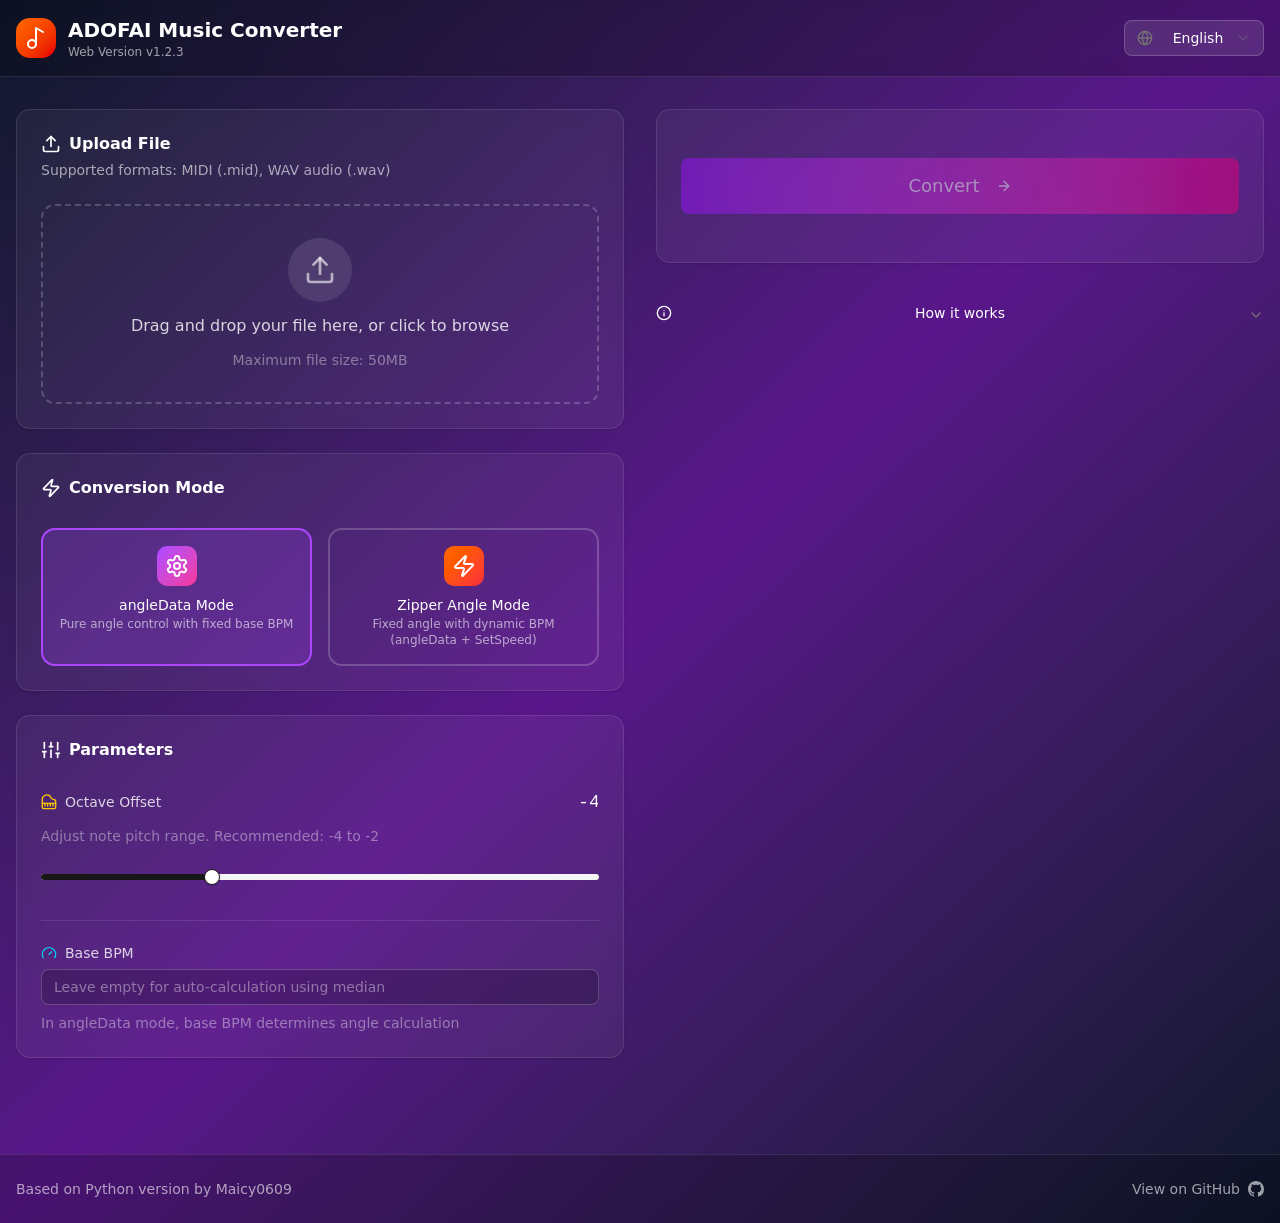
==== commit 808092dd: "feat: 更新 ADOFAI Converter 到 v1.2.3 - 更新底部链接为 Maicy0609 仓库 - 添加 File System Access API 兼容性检测 - 浏览器不支持" ====
--- a/ADOFAI_Converter/index.html
+++ b/ADOFAI_Converter/index.html
@@ -1 +1 @@
-<!DOCTYPE html><html lang="en"><head><meta charSet="utf-8"/><meta name="viewport" content="width=device-width, initial-scale=1"/><link rel="preload" href="/ADOFAI_Converter/_next/static/media/797e433ab948586e-s.p.0.q-h669a_dqa.woff2" as="font" crossorigin="" type="font/woff2"/><link rel="preload" href="/ADOFAI_Converter/_next/static/media/caa3a2e1cccd8315-s.p.16t1db8_9y2o~.woff2" as="font" crossorigin="" type="font/woff2"/><link rel="stylesheet" href="/ADOFAI_Converter/_next/static/chunks/0neevhl_o1ozu.css" data-precedence="next"/><link rel="stylesheet" href="/ADOFAI_Converter/_next/static/chunks/01aj66f51~0q5.css" data-precedence="next"/><link rel="preload" as="script" fetchPriority="low" href="/ADOFAI_Converter/_next/static/chunks/0k~u_jyibvj9b.js"/><script src="/ADOFAI_Converter/_next/static/chunks/0rjaogdc~uob_.js" async=""></script><script src="/ADOFAI_Converter/_next/static/chunks/14-_y.rss1wul.js" async=""></script><script src="/ADOFAI_Converter/_next/static/chunks/turbopack-0cb8vxisq6ona.js" async=""></script><script src="/ADOFAI_Converter/_next/static/chunks/0dvbzg8y8qtou.js" async=""></script><script src="/ADOFAI_Converter/_next/static/chunks/0mc.xzdwkp~zy.js" async=""></script><script src="/ADOFAI_Converter/_next/static/chunks/07oucbgtviyp1.js" async=""></script><script src="/ADOFAI_Converter/_next/static/chunks/13qg7lx..0agp.js" async=""></script><meta name="next-size-adjust" content=""/><title>ADOFAI Music Converter - MIDI/Audio to Level File</title><meta name="description" content="Convert MIDI files or WAV audio to A Dance of Fire and Ice (ADOFAI) level files. Support for angleData and Zipper modes."/><meta name="author" content="Based on Luxus io&#x27;s Python version"/><meta name="keywords" content="ADOFAI,MIDI,Audio,Converter,A Dance of Fire and Ice,Level Editor"/><meta property="og:title" content="ADOFAI Music Converter"/><meta property="og:description" content="Convert MIDI or Audio to ADOFAI Level Files"/><meta property="og:type" content="website"/><meta name="twitter:card" content="summary"/><meta name="twitter:title" content="ADOFAI Music Converter"/><meta name="twitter:description" content="Convert MIDI or Audio to ADOFAI Level Files"/><link rel="icon" href="/logo.svg"/><script src="/ADOFAI_Converter/_next/static/chunks/03~yq9q893hmn.js" noModule=""></script></head><body class="geist_a71539c9-module__T19VSG__variable geist_mono_8d43a2aa-module__8Li5zG__variable antialiased"><div hidden=""><!--$--><!--/$--></div><div class="min-h-screen bg-gradient-to-br from-slate-900 via-purple-900 to-slate-900"><header class="border-b border-white/10 bg-black/20 backdrop-blur-sm"><div class="container mx-auto px-4 py-4 flex items-center justify-between"><div class="flex items-center gap-3"><div class="p-2 bg-gradient-to-br from-orange-500 to-red-600 rounded-xl" style="transform:rotate(-10deg)"><svg xmlns="http://www.w3.org/2000/svg" width="24" height="24" viewBox="0 0 24 24" fill="none" stroke="currentColor" stroke-width="2" stroke-linecap="round" stroke-linejoin="round" class="lucide lucide-music2 lucide-music-2 w-6 h-6 text-white" aria-hidden="true"><circle cx="8" cy="18" r="4"></circle><path d="M12 18V2l7 4"></path></svg></div><div><h1 class="text-xl font-bold text-white">ADOFAI Music Converter</h1><p class="text-xs text-white/60">Web Version v1.2.2</p></div></div><div class="flex items-center gap-2"><button type="button" role="combobox" aria-controls="radix-_R_15brb_" aria-expanded="false" aria-autocomplete="none" dir="ltr" data-state="closed" data-slot="select-trigger" data-size="default" class="data-[placeholder]:text-muted-foreground [&amp;_svg:not([class*=&#x27;text-&#x27;])]:text-muted-foreground focus-visible:border-ring focus-visible:ring-ring/50 aria-invalid:ring-destructive/20 dark:aria-invalid:ring-destructive/40 aria-invalid:border-destructive dark:bg-input/30 dark:hover:bg-input/50 flex items-center justify-between gap-2 rounded-md border px-3 py-2 text-sm whitespace-nowrap shadow-xs transition-[color,box-shadow] outline-none focus-visible:ring-[3px] disabled:cursor-not-allowed disabled:opacity-50 data-[size=default]:h-9 data-[size=sm]:h-8 *:data-[slot=select-value]:line-clamp-1 *:data-[slot=select-value]:flex *:data-[slot=select-value]:items-center *:data-[slot=select-value]:gap-2 [&amp;_svg]:pointer-events-none [&amp;_svg]:shrink-0 [&amp;_svg:not([class*=&#x27;size-&#x27;])]:size-4 w-[140px] bg-white/10 border-white/20 text-white"><svg xmlns="http://www.w3.org/2000/svg" width="24" height="24" viewBox="0 0 24 24" fill="none" stroke="currentColor" stroke-width="2" stroke-linecap="round" stroke-linejoin="round" class="lucide lucide-globe w-4 h-4 mr-2" aria-hidden="true"><circle cx="12" cy="12" r="10"></circle><path d="M12 2a14.5 14.5 0 0 0 0 20 14.5 14.5 0 0 0 0-20"></path><path d="M2 12h20"></path></svg><span data-slot="select-value" style="pointer-events:none"></span><svg xmlns="http://www.w3.org/2000/svg" width="24" height="24" viewBox="0 0 24 24" fill="none" stroke="currentColor" stroke-width="2" stroke-linecap="round" stroke-linejoin="round" class="lucide lucide-chevron-down size-4 opacity-50" aria-hidden="true"><path d="m6 9 6 6 6-6"></path></svg></button><select aria-hidden="true" tabindex="-1" style="position:absolute;border:0;width:1px;height:1px;padding:0;margin:-1px;overflow:hidden;clip:rect(0, 0, 0, 0);white-space:nowrap;word-wrap:normal"></select></div></div></header><main class="container mx-auto px-4 py-8"><div class="grid lg:grid-cols-2 gap-8"><div class="space-y-6"><div style="opacity:0;transform:translateY(20px)"><div data-slot="card" class="text-card-foreground flex flex-col gap-6 rounded-xl border py-6 shadow-sm bg-white/5 border-white/10 backdrop-blur-sm"><div data-slot="card-header" class="@container/card-header grid auto-rows-min grid-rows-[auto_auto] items-start gap-1.5 px-6 has-data-[slot=card-action]:grid-cols-[1fr_auto] [.border-b]:pb-6"><div data-slot="card-title" class="leading-none font-semibold text-white flex items-center gap-2"><svg xmlns="http://www.w3.org/2000/svg" width="24" height="24" viewBox="0 0 24 24" fill="none" stroke="currentColor" stroke-width="2" stroke-linecap="round" stroke-linejoin="round" class="lucide lucide-upload w-5 h-5" aria-hidden="true"><path d="M12 3v12"></path><path d="m17 8-5-5-5 5"></path><path d="M21 15v4a2 2 0 0 1-2 2H5a2 2 0 0 1-2-2v-4"></path></svg>Upload File</div><div data-slot="card-description" class="text-sm text-white/60">Supported formats: MIDI (.mid), WAV audio (.wav)</div></div><div data-slot="card-content" class="px-6"><div class="relative border-2 border-dashed rounded-xl p-8 text-center cursor-pointer transition-all duration-300 border-white/20 hover:border-white/40 hover:bg-white/5" tabindex="0"><input type="file" class="hidden"/><div class="flex flex-col items-center gap-3" style="opacity:0"><div class="p-4 bg-white/10 rounded-full"><svg xmlns="http://www.w3.org/2000/svg" width="24" height="24" viewBox="0 0 24 24" fill="none" stroke="currentColor" stroke-width="2" stroke-linecap="round" stroke-linejoin="round" class="lucide lucide-upload w-8 h-8 text-white/60" aria-hidden="true"><path d="M12 3v12"></path><path d="m17 8-5-5-5 5"></path><path d="M21 15v4a2 2 0 0 1-2 2H5a2 2 0 0 1-2-2v-4"></path></svg></div><p class="text-white/80">Drag and drop your file here, or click to browse</p><p class="text-white/40 text-sm">Maximum file size: 50MB</p></div></div></div></div></div><div style="opacity:0;transform:translateY(20px)"><div data-slot="card" class="text-card-foreground flex flex-col gap-6 rounded-xl border py-6 shadow-sm bg-white/5 border-white/10 backdrop-blur-sm"><div data-slot="card-header" class="@container/card-header grid auto-rows-min grid-rows-[auto_auto] items-start gap-1.5 px-6 has-data-[slot=card-action]:grid-cols-[1fr_auto] [.border-b]:pb-6"><div data-slot="card-title" class="leading-none font-semibold text-white flex items-center gap-2"><svg xmlns="http://www.w3.org/2000/svg" width="24" height="24" viewBox="0 0 24 24" fill="none" stroke="currentColor" stroke-width="2" stroke-linecap="round" stroke-linejoin="round" class="lucide lucide-zap w-5 h-5" aria-hidden="true"><path d="M4 14a1 1 0 0 1-.78-1.63l9.9-10.2a.5.5 0 0 1 .86.46l-1.92 6.02A1 1 0 0 0 13 10h7a1 1 0 0 1 .78 1.63l-9.9 10.2a.5.5 0 0 1-.86-.46l1.92-6.02A1 1 0 0 0 11 14z"></path></svg>Conversion Mode</div></div><div data-slot="card-content" class="px-6"><div role="radiogroup" aria-required="false" dir="ltr" data-slot="radio-group" class="grid gap-4 grid-cols-2" tabindex="-1" style="outline:none"><label data-slot="label" class="text-sm leading-none font-medium select-none group-data-[disabled=true]:pointer-events-none group-data-[disabled=true]:opacity-50 peer-disabled:cursor-not-allowed peer-disabled:opacity-50 flex flex-col items-center gap-3 p-4 rounded-xl border-2 cursor-pointer transition-all border-purple-500 bg-purple-500/20" for="angle"><button type="button" role="radio" aria-checked="true" data-state="checked" value="angle" data-slot="radio-group-item" class="border-input text-primary focus-visible:border-ring focus-visible:ring-ring/50 aria-invalid:ring-destructive/20 dark:aria-invalid:ring-destructive/40 aria-invalid:border-destructive dark:bg-input/30 aspect-square size-4 shrink-0 rounded-full border shadow-xs transition-[color,box-shadow] outline-none focus-visible:ring-[3px] disabled:cursor-not-allowed disabled:opacity-50 sr-only" id="angle" tabindex="-1" data-radix-collection-item=""><span data-state="checked" data-slot="radio-group-indicator" class="relative flex items-center justify-center"><svg xmlns="http://www.w3.org/2000/svg" width="24" height="24" viewBox="0 0 24 24" fill="none" stroke="currentColor" stroke-width="2" stroke-linecap="round" stroke-linejoin="round" class="lucide lucide-circle fill-primary absolute top-1/2 left-1/2 size-2 -translate-x-1/2 -translate-y-1/2" aria-hidden="true"><circle cx="12" cy="12" r="10"></circle></svg></span></button><input type="radio" aria-hidden="true" style="transform:translateX(-100%);position:absolute;pointer-events:none;opacity:0;margin:0" tabindex="-1" checked="" value="angle"/><div class="p-2 bg-gradient-to-br from-purple-500 to-pink-500 rounded-lg"><svg xmlns="http://www.w3.org/2000/svg" width="24" height="24" viewBox="0 0 24 24" fill="none" stroke="currentColor" stroke-width="2" stroke-linecap="round" stroke-linejoin="round" class="lucide lucide-settings w-6 h-6 text-white" aria-hidden="true"><path d="M12.22 2h-.44a2 2 0 0 0-2 2v.18a2 2 0 0 1-1 1.73l-.43.25a2 2 0 0 1-2 0l-.15-.08a2 2 0 0 0-2.73.73l-.22.38a2 2 0 0 0 .73 2.73l.15.1a2 2 0 0 1 1 1.72v.51a2 2 0 0 1-1 1.74l-.15.09a2 2 0 0 0-.73 2.73l.22.38a2 2 0 0 0 2.73.73l.15-.08a2 2 0 0 1 2 0l.43.25a2 2 0 0 1 1 1.73V20a2 2 0 0 0 2 2h.44a2 2 0 0 0 2-2v-.18a2 2 0 0 1 1-1.73l.43-.25a2 2 0 0 1 2 0l.15.08a2 2 0 0 0 2.73-.73l.22-.39a2 2 0 0 0-.73-2.73l-.15-.08a2 2 0 0 1-1-1.74v-.5a2 2 0 0 1 1-1.74l.15-.09a2 2 0 0 0 .73-2.73l-.22-.38a2 2 0 0 0-2.73-.73l-.15.08a2 2 0 0 1-2 0l-.43-.25a2 2 0 0 1-1-1.73V4a2 2 0 0 0-2-2z"></path><circle cx="12" cy="12" r="3"></circle></svg></div><div class="text-center"><p class="text-white font-medium">angleData Mode</p><p class="text-white/60 text-xs mt-1">Pure angle control with fixed base BPM</p></div></label><label data-slot="label" class="text-sm leading-none font-medium select-none group-data-[disabled=true]:pointer-events-none group-data-[disabled=true]:opacity-50 peer-disabled:cursor-not-allowed peer-disabled:opacity-50 flex flex-col items-center gap-3 p-4 rounded-xl border-2 cursor-pointer transition-all border-white/20 hover:border-white/40" for="zipper"><button type="button" role="radio" aria-checked="false" data-state="unchecked" value="zipper" data-slot="radio-group-item" class="border-input text-primary focus-visible:border-ring focus-visible:ring-ring/50 aria-invalid:ring-destructive/20 dark:aria-invalid:ring-destructive/40 aria-invalid:border-destructive dark:bg-input/30 aspect-square size-4 shrink-0 rounded-full border shadow-xs transition-[color,box-shadow] outline-none focus-visible:ring-[3px] disabled:cursor-not-allowed disabled:opacity-50 sr-only" id="zipper" tabindex="-1" data-radix-collection-item=""></button><input type="radio" aria-hidden="true" style="transform:translateX(-100%);position:absolute;pointer-events:none;opacity:0;margin:0" tabindex="-1" value="zipper"/><div class="p-2 bg-gradient-to-br from-orange-500 to-red-500 rounded-lg"><svg xmlns="http://www.w3.org/2000/svg" width="24" height="24" viewBox="0 0 24 24" fill="none" stroke="currentColor" stroke-width="2" stroke-linecap="round" stroke-linejoin="round" class="lucide lucide-zap w-6 h-6 text-white" aria-hidden="true"><path d="M4 14a1 1 0 0 1-.78-1.63l9.9-10.2a.5.5 0 0 1 .86.46l-1.92 6.02A1 1 0 0 0 13 10h7a1 1 0 0 1 .78 1.63l-9.9 10.2a.5.5 0 0 1-.86-.46l1.92-6.02A1 1 0 0 0 11 14z"></path></svg></div><div class="text-center"><p class="text-white font-medium">Zipper Angle Mode</p><p class="text-white/60 text-xs mt-1">Fixed angle with dynamic BPM (angleData + SetSpeed)</p></div></label></div></div></div></div><div style="opacity:0;transform:translateY(20px)"><div data-slot="card" class="text-card-foreground flex flex-col gap-6 rounded-xl border py-6 shadow-sm bg-white/5 border-white/10 backdrop-blur-sm"><div data-slot="card-header" class="@container/card-header grid auto-rows-min grid-rows-[auto_auto] items-start gap-1.5 px-6 has-data-[slot=card-action]:grid-cols-[1fr_auto] [.border-b]:pb-6"><div data-slot="card-title" class="leading-none font-semibold text-white flex items-center gap-2"><svg xmlns="http://www.w3.org/2000/svg" width="24" height="24" viewBox="0 0 24 24" fill="none" stroke="currentColor" stroke-width="2" stroke-linecap="round" stroke-linejoin="round" class="lucide lucide-sliders-vertical w-5 h-5" aria-hidden="true"><line x1="4" x2="4" y1="21" y2="14"></line><line x1="4" x2="4" y1="10" y2="3"></line><line x1="12" x2="12" y1="21" y2="12"></line><line x1="12" x2="12" y1="8" y2="3"></line><line x1="20" x2="20" y1="21" y2="16"></line><line x1="20" x2="20" y1="12" y2="3"></line><line x1="2" x2="6" y1="14" y2="14"></line><line x1="10" x2="14" y1="8" y2="8"></line><line x1="18" x2="22" y1="16" y2="16"></line></svg>Parameters</div></div><div data-slot="card-content" class="px-6 space-y-6"><div class="space-y-3"><div class="flex items-center justify-between"><label data-slot="label" class="text-sm leading-none font-medium select-none group-data-[disabled=true]:pointer-events-none group-data-[disabled=true]:opacity-50 peer-disabled:cursor-not-allowed peer-disabled:opacity-50 text-white/80 flex items-center gap-2"><svg xmlns="http://www.w3.org/2000/svg" width="24" height="24" viewBox="0 0 24 24" fill="none" stroke="currentColor" stroke-width="2" stroke-linecap="round" stroke-linejoin="round" class="lucide lucide-piano w-4 h-4 text-yellow-400" aria-hidden="true"><path d="M18.5 8c-1.4 0-2.6-.8-3.2-2A6.87 6.87 0 0 0 2 9v11a2 2 0 0 0 2 2h16a2 2 0 0 0 2-2v-8.5C22 9.6 20.4 8 18.5 8"></path><path d="M2 14h20"></path><path d="M6 14v4"></path><path d="M10 14v4"></path><path d="M14 14v4"></path><path d="M18 14v4"></path></svg>Octave Offset</label><span class="text-white font-mono">-4</span></div><p class="text-white/40 text-sm">Adjust note pitch range. Recommended: -4 to -2</p><span dir="ltr" data-orientation="horizontal" aria-disabled="false" data-slot="slider" class="relative flex w-full touch-none items-center select-none data-[disabled]:opacity-50 data-[orientation=vertical]:h-full data-[orientation=vertical]:min-h-44 data-[orientation=vertical]:w-auto data-[orientation=vertical]:flex-col py-4" style="--radix-slider-thumb-transform:translateX(-50%)"><span data-orientation="horizontal" data-slot="slider-track" class="bg-muted relative grow overflow-hidden rounded-full data-[orientation=horizontal]:h-1.5 data-[orientation=horizontal]:w-full data-[orientation=vertical]:h-full data-[orientation=vertical]:w-1.5"><span data-orientation="horizontal" data-slot="slider-range" class="bg-primary absolute data-[orientation=horizontal]:h-full data-[orientation=vertical]:w-full" style="left:0%;right:70%"></span></span><span style="transform:var(--radix-slider-thumb-transform);position:absolute;left:calc(0% + 0px)"><span role="slider" aria-valuemin="-10" aria-valuemax="10" aria-orientation="horizontal" data-orientation="horizontal" tabindex="0" data-slot="slider-thumb" class="border-primary bg-background ring-ring/50 block size-4 shrink-0 rounded-full border shadow-sm transition-[color,box-shadow] hover:ring-4 focus-visible:ring-4 focus-visible:outline-hidden disabled:pointer-events-none disabled:opacity-50" style="display:none" data-radix-collection-item=""></span><input style="display:none"/></span></span></div><div data-orientation="horizontal" role="none" data-slot="separator" class="shrink-0 data-[orientation=horizontal]:h-px data-[orientation=horizontal]:w-full data-[orientation=vertical]:h-full data-[orientation=vertical]:w-px bg-white/10"></div><div class="space-y-2"><label data-slot="label" class="text-sm leading-none font-medium select-none group-data-[disabled=true]:pointer-events-none group-data-[disabled=true]:opacity-50 peer-disabled:cursor-not-allowed peer-disabled:opacity-50 text-white/80 flex items-center gap-2"><svg xmlns="http://www.w3.org/2000/svg" width="24" height="24" viewBox="0 0 24 24" fill="none" stroke="currentColor" stroke-width="2" stroke-linecap="round" stroke-linejoin="round" class="lucide lucide-gauge w-4 h-4 text-cyan-400" aria-hidden="true"><path d="m12 14 4-4"></path><path d="M3.34 19a10 10 0 1 1 17.32 0"></path></svg>Base BPM</label><input type="number" data-slot="input" class="file:text-foreground selection:bg-primary selection:text-primary-foreground dark:bg-input/30 flex h-9 w-full min-w-0 rounded-md border px-3 py-1 text-base shadow-xs transition-[color,box-shadow] outline-none file:inline-flex file:h-7 file:border-0 file:bg-transparent file:text-sm file:font-medium disabled:pointer-events-none disabled:cursor-not-allowed disabled:opacity-50 md:text-sm focus-visible:border-ring focus-visible:ring-ring/50 focus-visible:ring-[3px] aria-invalid:ring-destructive/20 dark:aria-invalid:ring-destructive/40 aria-invalid:border-destructive bg-black/20 border-white/20 text-white placeholder:text-white/40" placeholder="Leave empty for auto-calculation using median" min="1" value=""/><p class="text-white/40 text-sm">In angleData mode, base BPM determines angle calculation</p></div></div></div></div></div><div class="space-y-6"><div style="opacity:0;transform:translateY(20px)"><div data-slot="card" class="text-card-foreground flex flex-col gap-6 rounded-xl border py-6 shadow-sm bg-white/5 border-white/10 backdrop-blur-sm"><div data-slot="card-content" class="p-6"><div class="flex gap-3"><button data-slot="button" class="inline-flex items-center justify-center gap-2 whitespace-nowrap font-medium transition-all disabled:pointer-events-none disabled:opacity-50 [&amp;_svg]:pointer-events-none [&amp;_svg:not([class*=&#x27;size-&#x27;])]:size-4 [&amp;_svg]:shrink-0 outline-none focus-visible:border-ring focus-visible:ring-ring/50 focus-visible:ring-[3px] aria-invalid:ring-destructive/20 dark:aria-invalid:ring-destructive/40 aria-invalid:border-destructive text-primary-foreground shadow-xs hover:bg-primary/90 rounded-md px-6 has-[&gt;svg]:px-4 flex-1 h-14 text-lg bg-gradient-to-r from-purple-600 to-pink-600 hover:from-purple-500 hover:to-pink-500" disabled="">Convert<svg xmlns="http://www.w3.org/2000/svg" width="24" height="24" viewBox="0 0 24 24" fill="none" stroke="currentColor" stroke-width="2" stroke-linecap="round" stroke-linejoin="round" class="lucide lucide-arrow-right w-5 h-5 ml-2" aria-hidden="true"><path d="M5 12h14"></path><path d="m12 5 7 7-7 7"></path></svg></button></div></div></div></div><div style="opacity:0;transform:translateY(20px)"><div data-slot="accordion" class="w-full" data-orientation="vertical"><div data-state="closed" data-orientation="vertical" data-slot="accordion-item" class="border-b last:border-b-0 border-white/10"><h3 data-orientation="vertical" data-state="closed" class="flex"><button type="button" aria-controls="radix-_R_399brb_" aria-expanded="false" data-state="closed" data-orientation="vertical" id="radix-_R_199brb_" data-slot="accordion-trigger" class="focus-visible:border-ring focus-visible:ring-ring/50 flex-1 justify-between rounded-md py-4 text-left text-sm font-medium transition-all outline-none hover:underline focus-visible:ring-[3px] disabled:pointer-events-none disabled:opacity-50 [&amp;[data-state=open]&gt;svg]:rotate-180 text-white hover:text-white/80 flex items-center gap-2" data-radix-collection-item=""><svg xmlns="http://www.w3.org/2000/svg" width="24" height="24" viewBox="0 0 24 24" fill="none" stroke="currentColor" stroke-width="2" stroke-linecap="round" stroke-linejoin="round" class="lucide lucide-info w-4 h-4" aria-hidden="true"><circle cx="12" cy="12" r="10"></circle><path d="M12 16v-4"></path><path d="M12 8h.01"></path></svg>How it works<svg xmlns="http://www.w3.org/2000/svg" width="24" height="24" viewBox="0 0 24 24" fill="none" stroke="currentColor" stroke-width="2" stroke-linecap="round" stroke-linejoin="round" class="lucide lucide-chevron-down text-muted-foreground pointer-events-none size-4 shrink-0 translate-y-0.5 transition-transform duration-200" aria-hidden="true"><path d="m6 9 6 6 6-6"></path></svg></button></h3><div data-state="closed" id="radix-_R_399brb_" hidden="" role="region" aria-labelledby="radix-_R_199brb_" data-orientation="vertical" data-slot="accordion-content" class="data-[state=closed]:animate-accordion-up data-[state=open]:animate-accordion-down overflow-hidden text-sm" style="--radix-accordion-content-height:var(--radix-collapsible-content-height);--radix-accordion-content-width:var(--radix-collapsible-content-width)"></div></div></div></div></div></div></main><footer class="border-t border-white/10 bg-black/20 mt-16"><div class="container mx-auto px-4 py-6 flex items-center justify-between text-white/60 text-sm"><p>Based on Python version by Luxus io</p><a href="https://github.com/Luxusio/ADOFAI-Midi-Converter" target="_blank" rel="noopener noreferrer" class="flex items-center gap-2 hover:text-white transition-colors">View on GitHub<svg class="w-4 h-4" fill="currentColor" viewBox="0 0 24 24"><path d="M12 0C5.37 0 0 5.37 0 12c0 5.31 3.435 9.795 8.205 11.385.6.105.825-.255.825-.57 0-.285-.015-1.23-.015-2.235-3.015.555-3.795-.735-4.035-1.41-.135-.345-.72-1.41-1.23-1.695-.42-.225-1.02-.78-.015-.795.945-.015 1.62.87 1.845 1.23 1.08 1.815 2.805 1.305 3.495.99.105-.78.42-1.305.765-1.605-2.67-.3-5.46-1.335-5.46-5.925 0-1.305.465-2.385 1.23-3.225-.12-.3-.54-1.53.12-3.18 0 0 1.005-.315 3.3 1.23.96-.27 1.98-.405 3-.405s2.04.135 3 .405c2.295-1.56 3.3-1.23 3.3-1.23.66 1.65.24 2.88.12 3.18.765.84 1.23 1.905 1.23 3.225 0 4.605-2.805 5.625-5.475 5.925.435.375.81 1.095.81 2.22 0 1.605-.015 2.895-.015 3.3 0 .315.225.69.825.57A12.02 12.02 0 0024 12c0-6.63-5.37-12-12-12z"></path></svg></a></div></footer></div><!--$--><!--/$--><div role="region" aria-label="Notifications (F8)" tabindex="-1" style="pointer-events:none"><ol tabindex="-1" class="fixed top-0 z-[100] flex max-h-screen w-full flex-col-reverse p-4 sm:bottom-0 sm:right-0 sm:top-auto sm:flex-col md:max-w-[420px]"></ol></div><script src="/ADOFAI_Converter/_next/static/chunks/0k~u_jyibvj9b.js" id="_R_" async=""></script><script>(self.__next_f=self.__next_f||[]).push([0])</script><script>self.__next_f.push([1,"1:\"$Sreact.fragment\"\n2:I[81513,[\"/ADOFAI_Converter/_next/static/chunks/0dvbzg8y8qtou.js\",\"/ADOFAI_Converter/_next/static/chunks/0mc.xzdwkp~zy.js\",\"/ADOFAI_Converter/_next/static/chunks/07oucbgtviyp1.js\"],\"I18nProvider\"]\n3:I[39756,[\"/ADOFAI_Converter/_next/static/chunks/0dvbzg8y8qtou.js\",\"/ADOFAI_Converter/_next/static/chunks/0mc.xzdwkp~zy.js\",\"/ADOFAI_Converter/_next/static/chunks/07oucbgtviyp1.js\"],\"default\"]\n4:I[37457,[\"/ADOFAI_Converter/_next/static/chunks/0dvbzg8y8qtou.js\",\"/ADOFAI_Converter/_next/static/chunks/0mc.xzdwkp~zy.js\",\"/ADOFAI_Converter/_next/static/chunks/07oucbgtviyp1.js\"],\"default\"]\n5:I[77855,[\"/ADOFAI_Converter/_next/static/chunks/0dvbzg8y8qtou.js\",\"/ADOFAI_Converter/_next/static/chunks/0mc.xzdwkp~zy.js\",\"/ADOFAI_Converter/_next/static/chunks/07oucbgtviyp1.js\"],\"Toaster\"]\n6:I[47257,[\"/ADOFAI_Converter/_next/static/chunks/0dvbzg8y8qtou.js\",\"/ADOFAI_Converter/_next/static/chunks/0mc.xzdwkp~zy.js\",\"/ADOFAI_Converter/_next/static/chunks/07oucbgtviyp1.js\"],\"ClientPageRoot\"]\n7:I[52683,[\"/ADOFAI_Converter/_next/static/chunks/0dvbzg8y8qtou.js\",\"/ADOFAI_Converter/_next/static/chunks/0mc.xzdwkp~zy.js\",\"/ADOFAI_Converter/_next/static/chunks/07oucbgtviyp1.js\",\"/ADOFAI_Converter/_next/static/chunks/13qg7lx..0agp.js\"],\"default\"]\na:I[97367,[\"/ADOFAI_Converter/_next/static/chunks/0dvbzg8y8qtou.js\",\"/ADOFAI_Converter/_next/static/chunks/0mc.xzdwkp~zy.js\",\"/ADOFAI_Converter/_next/static/chunks/07oucbgtviyp1.js\"],\"OutletBoundary\"]\nb:\"$Sreact.suspense\"\nd:I[97367,[\"/ADOFAI_Converter/_next/static/chunks/0dvbzg8y8qtou.js\",\"/ADOFAI_Converter/_next/static/chunks/0mc.xzdwkp~zy.js\",\"/ADOFAI_Converter/_next/static/chunks/07oucbgtviyp1.js\"],\"ViewportBoundary\"]\nf:I[97367,[\"/ADOFAI_Converter/_next/static/chunks/0dvbzg8y8qtou.js\",\"/ADOFAI_Converter/_next/static/chunks/0mc.xzdwkp~zy.js\",\"/ADOFAI_Converter/_next/static/chunks/07oucbgtviyp1.js\"],\"MetadataBoundary\"]\n11:I[68027,[\"/ADOFAI_Converter/_next/static/chunks/0dvbzg8y8qtou.js\",\"/ADOFAI_Converter/_next/static/chunks/0mc.xzdwkp~zy.js\",\"/ADOFAI_Converter/_next/static/chunks/07oucbgtviyp1.js\"],\"default\",1]\n:HL[\"/ADOFAI_Converter/_next/static/chunks/0neevhl_o1ozu.css\",\"style\"]\n:HL[\"/ADOFAI_Converter/_next/static/chunks/01aj66f51~0q5.css\",\"style\"]\n:HL[\"/ADOFAI_Converter/_next/static/media/797e433ab948586e-s.p.0.q-h669a_dqa.woff2\",\"font\",{\"crossOrigin\":\"\",\"type\":\"font/woff2\"}]\n:HL[\"/ADOFAI_Converter/_next/static/media/caa3a2e1cccd8315-s.p.16t1db8_9y2o~.woff2\",\"font\",{\"crossOrigin\":\"\",\"type\":\"font/woff2\"}]\n"])</script><script>self.__next_f.push([1,"0:{\"P\":null,\"c\":[\"\",\"\"],\"q\":\"\",\"i\":false,\"f\":[[[\"\",{\"children\":[\"__PAGE__\",{}]},\"$undefined\",\"$undefined\",16],[[\"$\",\"$1\",\"c\",{\"children\":[[[\"$\",\"link\",\"0\",{\"rel\":\"stylesheet\",\"href\":\"/ADOFAI_Converter/_next/static/chunks/0neevhl_o1ozu.css\",\"precedence\":\"next\",\"crossOrigin\":\"$undefined\",\"nonce\":\"$undefined\"}],[\"$\",\"link\",\"1\",{\"rel\":\"stylesheet\",\"href\":\"/ADOFAI_Converter/_next/static/chunks/01aj66f51~0q5.css\",\"precedence\":\"next\",\"crossOrigin\":\"$undefined\",\"nonce\":\"$undefined\"}],[\"$\",\"script\",\"script-0\",{\"src\":\"/ADOFAI_Converter/_next/static/chunks/0dvbzg8y8qtou.js\",\"async\":true,\"nonce\":\"$undefined\"}],[\"$\",\"script\",\"script-1\",{\"src\":\"/ADOFAI_Converter/_next/static/chunks/0mc.xzdwkp~zy.js\",\"async\":true,\"nonce\":\"$undefined\"}],[\"$\",\"script\",\"script-2\",{\"src\":\"/ADOFAI_Converter/_next/static/chunks/07oucbgtviyp1.js\",\"async\":true,\"nonce\":\"$undefined\"}]],[\"$\",\"html\",null,{\"lang\":\"en\",\"suppressHydrationWarning\":true,\"children\":[\"$\",\"body\",null,{\"className\":\"geist_a71539c9-module__T19VSG__variable geist_mono_8d43a2aa-module__8Li5zG__variable antialiased\",\"children\":[[\"$\",\"$L2\",null,{\"children\":[\"$\",\"$L3\",null,{\"parallelRouterKey\":\"children\",\"error\":\"$undefined\",\"errorStyles\":\"$undefined\",\"errorScripts\":\"$undefined\",\"template\":[\"$\",\"$L4\",null,{}],\"templateStyles\":\"$undefined\",\"templateScripts\":\"$undefined\",\"notFound\":[[[\"$\",\"title\",null,{\"children\":\"404: This page could not be found.\"}],[\"$\",\"div\",null,{\"style\":{\"fontFamily\":\"system-ui,\\\"Segoe UI\\\",Roboto,Helvetica,Arial,sans-serif,\\\"Apple Color Emoji\\\",\\\"Segoe UI Emoji\\\"\",\"height\":\"100vh\",\"textAlign\":\"center\",\"display\":\"flex\",\"flexDirection\":\"column\",\"alignItems\":\"center\",\"justifyContent\":\"center\"},\"children\":[\"$\",\"div\",null,{\"children\":[[\"$\",\"style\",null,{\"dangerouslySetInnerHTML\":{\"__html\":\"body{color:#000;background:#fff;margin:0}.next-error-h1{border-right:1px solid rgba(0,0,0,.3)}@media (prefers-color-scheme:dark){body{color:#fff;background:#000}.next-error-h1{border-right:1px solid rgba(255,255,255,.3)}}\"}}],[\"$\",\"h1\",null,{\"className\":\"next-error-h1\",\"style\":{\"display\":\"inline-block\",\"margin\":\"0 20px 0 0\",\"padding\":\"0 23px 0 0\",\"fontSize\":24,\"fontWeight\":500,\"verticalAlign\":\"top\",\"lineHeight\":\"49px\"},\"children\":404}],[\"$\",\"div\",null,{\"style\":{\"display\":\"inline-block\"},\"children\":[\"$\",\"h2\",null,{\"style\":{\"fontSize\":14,\"fontWeight\":400,\"lineHeight\":\"49px\",\"margin\":0},\"children\":\"This page could not be found.\"}]}]]}]}]],[]],\"forbidden\":\"$undefined\",\"unauthorized\":\"$undefined\"}]}],[\"$\",\"$L5\",null,{}]]}]}]]}],{\"children\":[[\"$\",\"$1\",\"c\",{\"children\":[[\"$\",\"$L6\",null,{\"Component\":\"$7\",\"serverProvidedParams\":{\"searchParams\":{},\"params\":{},\"promises\":[\"$@8\",\"$@9\"]}}],[[\"$\",\"script\",\"script-0\",{\"src\":\"/ADOFAI_Converter/_next/static/chunks/13qg7lx..0agp.js\",\"async\":true,\"nonce\":\"$undefined\"}]],[\"$\",\"$La\",null,{\"children\":[\"$\",\"$b\",null,{\"name\":\"Next.MetadataOutlet\",\"children\":\"$@c\"}]}]]}],{},null,false,null]},null,false,null],[\"$\",\"$1\",\"h\",{\"children\":[null,[\"$\",\"$Ld\",null,{\"children\":\"$Le\"}],[\"$\",\"div\",null,{\"hidden\":true,\"children\":[\"$\",\"$Lf\",null,{\"children\":[\"$\",\"$b\",null,{\"name\":\"Next.Metadata\",\"children\":\"$L10\"}]}]}],[\"$\",\"meta\",null,{\"name\":\"next-size-adjust\",\"content\":\"\"}]]}],false]],\"m\":\"$undefined\",\"G\":[\"$11\",[[\"$\",\"link\",\"0\",{\"rel\":\"stylesheet\",\"href\":\"/ADOFAI_Converter/_next/static/chunks/0neevhl_o1ozu.css\",\"precedence\":\"next\",\"crossOrigin\":\"$undefined\",\"nonce\":\"$undefined\"}],[\"$\",\"link\",\"1\",{\"rel\":\"stylesheet\",\"href\":\"/ADOFAI_Converter/_next/static/chunks/01aj66f51~0q5.css\",\"precedence\":\"next\",\"crossOrigin\":\"$undefined\",\"nonce\":\"$undefined\"}]]],\"S\":true,\"h\":null,\"s\":\"$undefined\",\"l\":\"$undefined\",\"p\":\"$undefined\",\"d\":\"$undefined\",\"b\":\"b7iyMK7OZX1K2_zVvIbLy\"}\n"])</script><script>self.__next_f.push([1,"8:{}\n9:\"$0:f:0:1:1:children:0:props:children:0:props:serverProvidedParams:params\"\n"])</script><script>self.__next_f.push([1,"e:[[\"$\",\"meta\",\"0\",{\"charSet\":\"utf-8\"}],[\"$\",\"meta\",\"1\",{\"name\":\"viewport\",\"content\":\"width=device-width, initial-scale=1\"}]]\n"])</script><script>self.__next_f.push([1,"12:I[27201,[\"/ADOFAI_Converter/_next/static/chunks/0dvbzg8y8qtou.js\",\"/ADOFAI_Converter/_next/static/chunks/0mc.xzdwkp~zy.js\",\"/ADOFAI_Converter/_next/static/chunks/07oucbgtviyp1.js\"],\"IconMark\"]\nc:null\n10:[[\"$\",\"title\",\"0\",{\"children\":\"ADOFAI Music Converter - MIDI/Audio to Level File\"}],[\"$\",\"meta\",\"1\",{\"name\":\"description\",\"content\":\"Convert MIDI files or WAV audio to A Dance of Fire and Ice (ADOFAI) level files. Support for angleData and Zipper modes.\"}],[\"$\",\"meta\",\"2\",{\"name\":\"author\",\"content\":\"Based on Luxus io's Python version\"}],[\"$\",\"meta\",\"3\",{\"name\":\"keywords\",\"content\":\"ADOFAI,MIDI,Audio,Converter,A Dance of Fire and Ice,Level Editor\"}],[\"$\",\"meta\",\"4\",{\"property\":\"og:title\",\"content\":\"ADOFAI Music Converter\"}],[\"$\",\"meta\",\"5\",{\"property\":\"og:description\",\"content\":\"Convert MIDI or Audio to ADOFAI Level Files\"}],[\"$\",\"meta\",\"6\",{\"property\":\"og:type\",\"content\":\"website\"}],[\"$\",\"meta\",\"7\",{\"name\":\"twitter:card\",\"content\":\"summary\"}],[\"$\",\"meta\",\"8\",{\"name\":\"twitter:title\",\"content\":\"ADOFAI Music Converter\"}],[\"$\",\"meta\",\"9\",{\"name\":\"twitter:description\",\"content\":\"Convert MIDI or Audio to ADOFAI Level Files\"}],[\"$\",\"link\",\"10\",{\"rel\":\"icon\",\"href\":\"/logo.svg\"}],[\"$\",\"$L12\",\"11\",{}]]\n"])</script></body></html>+<!DOCTYPE html><html lang="en"><head><meta charSet="utf-8"/><meta name="viewport" content="width=device-width, initial-scale=1"/><link rel="preload" href="/ADOFAI_Converter/_next/static/media/797e433ab948586e-s.p.0.q-h669a_dqa.woff2" as="font" crossorigin="" type="font/woff2"/><link rel="preload" href="/ADOFAI_Converter/_next/static/media/caa3a2e1cccd8315-s.p.16t1db8_9y2o~.woff2" as="font" crossorigin="" type="font/woff2"/><link rel="stylesheet" href="/ADOFAI_Converter/_next/static/chunks/0neevhl_o1ozu.css" data-precedence="next"/><link rel="stylesheet" href="/ADOFAI_Converter/_next/static/chunks/01aj66f51~0q5.css" data-precedence="next"/><link rel="preload" as="script" fetchPriority="low" href="/ADOFAI_Converter/_next/static/chunks/0k~u_jyibvj9b.js"/><script src="/ADOFAI_Converter/_next/static/chunks/0rjaogdc~uob_.js" async=""></script><script src="/ADOFAI_Converter/_next/static/chunks/14-_y.rss1wul.js" async=""></script><script src="/ADOFAI_Converter/_next/static/chunks/turbopack-0cb8vxisq6ona.js" async=""></script><script src="/ADOFAI_Converter/_next/static/chunks/0kbr54uur5bfy.js" async=""></script><script src="/ADOFAI_Converter/_next/static/chunks/0mc.xzdwkp~zy.js" async=""></script><script src="/ADOFAI_Converter/_next/static/chunks/10xq6mlptv1hv.js" async=""></script><script src="/ADOFAI_Converter/_next/static/chunks/0j1le9gzqbob..js" async=""></script><meta name="next-size-adjust" content=""/><title>ADOFAI Music Converter - MIDI/Audio to Level File</title><meta name="description" content="Convert MIDI files or WAV audio to A Dance of Fire and Ice (ADOFAI) level files. Support for angleData and Zipper modes."/><meta name="author" content="Based on Luxus io&#x27;s Python version"/><meta name="keywords" content="ADOFAI,MIDI,Audio,Converter,A Dance of Fire and Ice,Level Editor"/><meta property="og:title" content="ADOFAI Music Converter"/><meta property="og:description" content="Convert MIDI or Audio to ADOFAI Level Files"/><meta property="og:type" content="website"/><meta name="twitter:card" content="summary"/><meta name="twitter:title" content="ADOFAI Music Converter"/><meta name="twitter:description" content="Convert MIDI or Audio to ADOFAI Level Files"/><link rel="icon" href="/logo.svg"/><script src="/ADOFAI_Converter/_next/static/chunks/03~yq9q893hmn.js" noModule=""></script></head><body class="geist_a71539c9-module__T19VSG__variable geist_mono_8d43a2aa-module__8Li5zG__variable antialiased"><div hidden=""><!--$--><!--/$--></div><div class="min-h-screen bg-gradient-to-br from-slate-900 via-purple-900 to-slate-900"><header class="border-b border-white/10 bg-black/20 backdrop-blur-sm"><div class="container mx-auto px-4 py-4 flex items-center justify-between"><div class="flex items-center gap-3"><div class="p-2 bg-gradient-to-br from-orange-500 to-red-600 rounded-xl" style="transform:rotate(-10deg)"><svg xmlns="http://www.w3.org/2000/svg" width="24" height="24" viewBox="0 0 24 24" fill="none" stroke="currentColor" stroke-width="2" stroke-linecap="round" stroke-linejoin="round" class="lucide lucide-music2 lucide-music-2 w-6 h-6 text-white" aria-hidden="true"><circle cx="8" cy="18" r="4"></circle><path d="M12 18V2l7 4"></path></svg></div><div><h1 class="text-xl font-bold text-white">ADOFAI Music Converter</h1><p class="text-xs text-white/60">Web Version v1.2.3</p></div></div><div class="flex items-center gap-2"><button type="button" role="combobox" aria-controls="radix-_R_15brb_" aria-expanded="false" aria-autocomplete="none" dir="ltr" data-state="closed" data-slot="select-trigger" data-size="default" class="data-[placeholder]:text-muted-foreground [&amp;_svg:not([class*=&#x27;text-&#x27;])]:text-muted-foreground focus-visible:border-ring focus-visible:ring-ring/50 aria-invalid:ring-destructive/20 dark:aria-invalid:ring-destructive/40 aria-invalid:border-destructive dark:bg-input/30 dark:hover:bg-input/50 flex items-center justify-between gap-2 rounded-md border px-3 py-2 text-sm whitespace-nowrap shadow-xs transition-[color,box-shadow] outline-none focus-visible:ring-[3px] disabled:cursor-not-allowed disabled:opacity-50 data-[size=default]:h-9 data-[size=sm]:h-8 *:data-[slot=select-value]:line-clamp-1 *:data-[slot=select-value]:flex *:data-[slot=select-value]:items-center *:data-[slot=select-value]:gap-2 [&amp;_svg]:pointer-events-none [&amp;_svg]:shrink-0 [&amp;_svg:not([class*=&#x27;size-&#x27;])]:size-4 w-[140px] bg-white/10 border-white/20 text-white"><svg xmlns="http://www.w3.org/2000/svg" width="24" height="24" viewBox="0 0 24 24" fill="none" stroke="currentColor" stroke-width="2" stroke-linecap="round" stroke-linejoin="round" class="lucide lucide-globe w-4 h-4 mr-2" aria-hidden="true"><circle cx="12" cy="12" r="10"></circle><path d="M12 2a14.5 14.5 0 0 0 0 20 14.5 14.5 0 0 0 0-20"></path><path d="M2 12h20"></path></svg><span data-slot="select-value" style="pointer-events:none"></span><svg xmlns="http://www.w3.org/2000/svg" width="24" height="24" viewBox="0 0 24 24" fill="none" stroke="currentColor" stroke-width="2" stroke-linecap="round" stroke-linejoin="round" class="lucide lucide-chevron-down size-4 opacity-50" aria-hidden="true"><path d="m6 9 6 6 6-6"></path></svg></button><select aria-hidden="true" tabindex="-1" style="position:absolute;border:0;width:1px;height:1px;padding:0;margin:-1px;overflow:hidden;clip:rect(0, 0, 0, 0);white-space:nowrap;word-wrap:normal"></select></div></div></header><main class="container mx-auto px-4 py-8"><div class="grid lg:grid-cols-2 gap-8"><div class="space-y-6"><div style="opacity:0;transform:translateY(20px)"><div data-slot="card" class="text-card-foreground flex flex-col gap-6 rounded-xl border py-6 shadow-sm bg-white/5 border-white/10 backdrop-blur-sm"><div data-slot="card-header" class="@container/card-header grid auto-rows-min grid-rows-[auto_auto] items-start gap-1.5 px-6 has-data-[slot=card-action]:grid-cols-[1fr_auto] [.border-b]:pb-6"><div data-slot="card-title" class="leading-none font-semibold text-white flex items-center gap-2"><svg xmlns="http://www.w3.org/2000/svg" width="24" height="24" viewBox="0 0 24 24" fill="none" stroke="currentColor" stroke-width="2" stroke-linecap="round" stroke-linejoin="round" class="lucide lucide-upload w-5 h-5" aria-hidden="true"><path d="M12 3v12"></path><path d="m17 8-5-5-5 5"></path><path d="M21 15v4a2 2 0 0 1-2 2H5a2 2 0 0 1-2-2v-4"></path></svg>Upload File</div><div data-slot="card-description" class="text-sm text-white/60">Supported formats: MIDI (.mid), WAV audio (.wav)</div></div><div data-slot="card-content" class="px-6"><div class="relative border-2 border-dashed rounded-xl p-8 text-center cursor-pointer transition-all duration-300 border-white/20 hover:border-white/40 hover:bg-white/5" tabindex="0"><input type="file" class="hidden"/><div class="flex flex-col items-center gap-3" style="opacity:0"><div class="p-4 bg-white/10 rounded-full"><svg xmlns="http://www.w3.org/2000/svg" width="24" height="24" viewBox="0 0 24 24" fill="none" stroke="currentColor" stroke-width="2" stroke-linecap="round" stroke-linejoin="round" class="lucide lucide-upload w-8 h-8 text-white/60" aria-hidden="true"><path d="M12 3v12"></path><path d="m17 8-5-5-5 5"></path><path d="M21 15v4a2 2 0 0 1-2 2H5a2 2 0 0 1-2-2v-4"></path></svg></div><p class="text-white/80">Drag and drop your file here, or click to browse</p><p class="text-white/40 text-sm">Maximum file size: 50MB</p></div></div></div></div></div><div style="opacity:0;transform:translateY(20px)"><div data-slot="card" class="text-card-foreground flex flex-col gap-6 rounded-xl border py-6 shadow-sm bg-white/5 border-white/10 backdrop-blur-sm"><div data-slot="card-header" class="@container/card-header grid auto-rows-min grid-rows-[auto_auto] items-start gap-1.5 px-6 has-data-[slot=card-action]:grid-cols-[1fr_auto] [.border-b]:pb-6"><div data-slot="card-title" class="leading-none font-semibold text-white flex items-center gap-2"><svg xmlns="http://www.w3.org/2000/svg" width="24" height="24" viewBox="0 0 24 24" fill="none" stroke="currentColor" stroke-width="2" stroke-linecap="round" stroke-linejoin="round" class="lucide lucide-zap w-5 h-5" aria-hidden="true"><path d="M4 14a1 1 0 0 1-.78-1.63l9.9-10.2a.5.5 0 0 1 .86.46l-1.92 6.02A1 1 0 0 0 13 10h7a1 1 0 0 1 .78 1.63l-9.9 10.2a.5.5 0 0 1-.86-.46l1.92-6.02A1 1 0 0 0 11 14z"></path></svg>Conversion Mode</div></div><div data-slot="card-content" class="px-6"><div role="radiogroup" aria-required="false" dir="ltr" data-slot="radio-group" class="grid gap-4 grid-cols-2" tabindex="-1" style="outline:none"><label data-slot="label" class="text-sm leading-none font-medium select-none group-data-[disabled=true]:pointer-events-none group-data-[disabled=true]:opacity-50 peer-disabled:cursor-not-allowed peer-disabled:opacity-50 flex flex-col items-center gap-3 p-4 rounded-xl border-2 cursor-pointer transition-all border-purple-500 bg-purple-500/20" for="angle"><button type="button" role="radio" aria-checked="true" data-state="checked" value="angle" data-slot="radio-group-item" class="border-input text-primary focus-visible:border-ring focus-visible:ring-ring/50 aria-invalid:ring-destructive/20 dark:aria-invalid:ring-destructive/40 aria-invalid:border-destructive dark:bg-input/30 aspect-square size-4 shrink-0 rounded-full border shadow-xs transition-[color,box-shadow] outline-none focus-visible:ring-[3px] disabled:cursor-not-allowed disabled:opacity-50 sr-only" id="angle" tabindex="-1" data-radix-collection-item=""><span data-state="checked" data-slot="radio-group-indicator" class="relative flex items-center justify-center"><svg xmlns="http://www.w3.org/2000/svg" width="24" height="24" viewBox="0 0 24 24" fill="none" stroke="currentColor" stroke-width="2" stroke-linecap="round" stroke-linejoin="round" class="lucide lucide-circle fill-primary absolute top-1/2 left-1/2 size-2 -translate-x-1/2 -translate-y-1/2" aria-hidden="true"><circle cx="12" cy="12" r="10"></circle></svg></span></button><input type="radio" aria-hidden="true" style="transform:translateX(-100%);position:absolute;pointer-events:none;opacity:0;margin:0" tabindex="-1" checked="" value="angle"/><div class="p-2 bg-gradient-to-br from-purple-500 to-pink-500 rounded-lg"><svg xmlns="http://www.w3.org/2000/svg" width="24" height="24" viewBox="0 0 24 24" fill="none" stroke="currentColor" stroke-width="2" stroke-linecap="round" stroke-linejoin="round" class="lucide lucide-settings w-6 h-6 text-white" aria-hidden="true"><path d="M12.22 2h-.44a2 2 0 0 0-2 2v.18a2 2 0 0 1-1 1.73l-.43.25a2 2 0 0 1-2 0l-.15-.08a2 2 0 0 0-2.73.73l-.22.38a2 2 0 0 0 .73 2.73l.15.1a2 2 0 0 1 1 1.72v.51a2 2 0 0 1-1 1.74l-.15.09a2 2 0 0 0-.73 2.73l.22.38a2 2 0 0 0 2.73.73l.15-.08a2 2 0 0 1 2 0l.43.25a2 2 0 0 1 1 1.73V20a2 2 0 0 0 2 2h.44a2 2 0 0 0 2-2v-.18a2 2 0 0 1 1-1.73l.43-.25a2 2 0 0 1 2 0l.15.08a2 2 0 0 0 2.73-.73l.22-.39a2 2 0 0 0-.73-2.73l-.15-.08a2 2 0 0 1-1-1.74v-.5a2 2 0 0 1 1-1.74l.15-.09a2 2 0 0 0 .73-2.73l-.22-.38a2 2 0 0 0-2.73-.73l-.15.08a2 2 0 0 1-2 0l-.43-.25a2 2 0 0 1-1-1.73V4a2 2 0 0 0-2-2z"></path><circle cx="12" cy="12" r="3"></circle></svg></div><div class="text-center"><p class="text-white font-medium">angleData Mode</p><p class="text-white/60 text-xs mt-1">Pure angle control with fixed base BPM</p></div></label><label data-slot="label" class="text-sm leading-none font-medium select-none group-data-[disabled=true]:pointer-events-none group-data-[disabled=true]:opacity-50 peer-disabled:cursor-not-allowed peer-disabled:opacity-50 flex flex-col items-center gap-3 p-4 rounded-xl border-2 cursor-pointer transition-all border-white/20 hover:border-white/40" for="zipper"><button type="button" role="radio" aria-checked="false" data-state="unchecked" value="zipper" data-slot="radio-group-item" class="border-input text-primary focus-visible:border-ring focus-visible:ring-ring/50 aria-invalid:ring-destructive/20 dark:aria-invalid:ring-destructive/40 aria-invalid:border-destructive dark:bg-input/30 aspect-square size-4 shrink-0 rounded-full border shadow-xs transition-[color,box-shadow] outline-none focus-visible:ring-[3px] disabled:cursor-not-allowed disabled:opacity-50 sr-only" id="zipper" tabindex="-1" data-radix-collection-item=""></button><input type="radio" aria-hidden="true" style="transform:translateX(-100%);position:absolute;pointer-events:none;opacity:0;margin:0" tabindex="-1" value="zipper"/><div class="p-2 bg-gradient-to-br from-orange-500 to-red-500 rounded-lg"><svg xmlns="http://www.w3.org/2000/svg" width="24" height="24" viewBox="0 0 24 24" fill="none" stroke="currentColor" stroke-width="2" stroke-linecap="round" stroke-linejoin="round" class="lucide lucide-zap w-6 h-6 text-white" aria-hidden="true"><path d="M4 14a1 1 0 0 1-.78-1.63l9.9-10.2a.5.5 0 0 1 .86.46l-1.92 6.02A1 1 0 0 0 13 10h7a1 1 0 0 1 .78 1.63l-9.9 10.2a.5.5 0 0 1-.86-.46l1.92-6.02A1 1 0 0 0 11 14z"></path></svg></div><div class="text-center"><p class="text-white font-medium">Zipper Angle Mode</p><p class="text-white/60 text-xs mt-1">Fixed angle with dynamic BPM (angleData + SetSpeed)</p></div></label></div></div></div></div><div style="opacity:0;transform:translateY(20px)"><div data-slot="card" class="text-card-foreground flex flex-col gap-6 rounded-xl border py-6 shadow-sm bg-white/5 border-white/10 backdrop-blur-sm"><div data-slot="card-header" class="@container/card-header grid auto-rows-min grid-rows-[auto_auto] items-start gap-1.5 px-6 has-data-[slot=card-action]:grid-cols-[1fr_auto] [.border-b]:pb-6"><div data-slot="card-title" class="leading-none font-semibold text-white flex items-center gap-2"><svg xmlns="http://www.w3.org/2000/svg" width="24" height="24" viewBox="0 0 24 24" fill="none" stroke="currentColor" stroke-width="2" stroke-linecap="round" stroke-linejoin="round" class="lucide lucide-sliders-vertical w-5 h-5" aria-hidden="true"><line x1="4" x2="4" y1="21" y2="14"></line><line x1="4" x2="4" y1="10" y2="3"></line><line x1="12" x2="12" y1="21" y2="12"></line><line x1="12" x2="12" y1="8" y2="3"></line><line x1="20" x2="20" y1="21" y2="16"></line><line x1="20" x2="20" y1="12" y2="3"></line><line x1="2" x2="6" y1="14" y2="14"></line><line x1="10" x2="14" y1="8" y2="8"></line><line x1="18" x2="22" y1="16" y2="16"></line></svg>Parameters</div></div><div data-slot="card-content" class="px-6 space-y-6"><div class="space-y-3"><div class="flex items-center justify-between"><label data-slot="label" class="text-sm leading-none font-medium select-none group-data-[disabled=true]:pointer-events-none group-data-[disabled=true]:opacity-50 peer-disabled:cursor-not-allowed peer-disabled:opacity-50 text-white/80 flex items-center gap-2"><svg xmlns="http://www.w3.org/2000/svg" width="24" height="24" viewBox="0 0 24 24" fill="none" stroke="currentColor" stroke-width="2" stroke-linecap="round" stroke-linejoin="round" class="lucide lucide-piano w-4 h-4 text-yellow-400" aria-hidden="true"><path d="M18.5 8c-1.4 0-2.6-.8-3.2-2A6.87 6.87 0 0 0 2 9v11a2 2 0 0 0 2 2h16a2 2 0 0 0 2-2v-8.5C22 9.6 20.4 8 18.5 8"></path><path d="M2 14h20"></path><path d="M6 14v4"></path><path d="M10 14v4"></path><path d="M14 14v4"></path><path d="M18 14v4"></path></svg>Octave Offset</label><span class="text-white font-mono">-4</span></div><p class="text-white/40 text-sm">Adjust note pitch range. Recommended: -4 to -2</p><span dir="ltr" data-orientation="horizontal" aria-disabled="false" data-slot="slider" class="relative flex w-full touch-none items-center select-none data-[disabled]:opacity-50 data-[orientation=vertical]:h-full data-[orientation=vertical]:min-h-44 data-[orientation=vertical]:w-auto data-[orientation=vertical]:flex-col py-4" style="--radix-slider-thumb-transform:translateX(-50%)"><span data-orientation="horizontal" data-slot="slider-track" class="bg-muted relative grow overflow-hidden rounded-full data-[orientation=horizontal]:h-1.5 data-[orientation=horizontal]:w-full data-[orientation=vertical]:h-full data-[orientation=vertical]:w-1.5"><span data-orientation="horizontal" data-slot="slider-range" class="bg-primary absolute data-[orientation=horizontal]:h-full data-[orientation=vertical]:w-full" style="left:0%;right:70%"></span></span><span style="transform:var(--radix-slider-thumb-transform);position:absolute;left:calc(0% + 0px)"><span role="slider" aria-valuemin="-10" aria-valuemax="10" aria-orientation="horizontal" data-orientation="horizontal" tabindex="0" data-slot="slider-thumb" class="border-primary bg-background ring-ring/50 block size-4 shrink-0 rounded-full border shadow-sm transition-[color,box-shadow] hover:ring-4 focus-visible:ring-4 focus-visible:outline-hidden disabled:pointer-events-none disabled:opacity-50" style="display:none" data-radix-collection-item=""></span><input style="display:none"/></span></span></div><div data-orientation="horizontal" role="none" data-slot="separator" class="shrink-0 data-[orientation=horizontal]:h-px data-[orientation=horizontal]:w-full data-[orientation=vertical]:h-full data-[orientation=vertical]:w-px bg-white/10"></div><div class="space-y-2"><label data-slot="label" class="text-sm leading-none font-medium select-none group-data-[disabled=true]:pointer-events-none group-data-[disabled=true]:opacity-50 peer-disabled:cursor-not-allowed peer-disabled:opacity-50 text-white/80 flex items-center gap-2"><svg xmlns="http://www.w3.org/2000/svg" width="24" height="24" viewBox="0 0 24 24" fill="none" stroke="currentColor" stroke-width="2" stroke-linecap="round" stroke-linejoin="round" class="lucide lucide-gauge w-4 h-4 text-cyan-400" aria-hidden="true"><path d="m12 14 4-4"></path><path d="M3.34 19a10 10 0 1 1 17.32 0"></path></svg>Base BPM</label><input type="number" data-slot="input" class="file:text-foreground selection:bg-primary selection:text-primary-foreground dark:bg-input/30 flex h-9 w-full min-w-0 rounded-md border px-3 py-1 text-base shadow-xs transition-[color,box-shadow] outline-none file:inline-flex file:h-7 file:border-0 file:bg-transparent file:text-sm file:font-medium disabled:pointer-events-none disabled:cursor-not-allowed disabled:opacity-50 md:text-sm focus-visible:border-ring focus-visible:ring-ring/50 focus-visible:ring-[3px] aria-invalid:ring-destructive/20 dark:aria-invalid:ring-destructive/40 aria-invalid:border-destructive bg-black/20 border-white/20 text-white placeholder:text-white/40" placeholder="Leave empty for auto-calculation using median" min="1" value=""/><p class="text-white/40 text-sm">In angleData mode, base BPM determines angle calculation</p></div></div></div></div></div><div class="space-y-6"><div style="opacity:0;transform:translateY(20px)"><div data-slot="card" class="text-card-foreground flex flex-col gap-6 rounded-xl border py-6 shadow-sm bg-white/5 border-white/10 backdrop-blur-sm"><div data-slot="card-content" class="p-6"><div class="flex gap-3"><button data-slot="button" class="inline-flex items-center justify-center gap-2 whitespace-nowrap font-medium transition-all disabled:pointer-events-none disabled:opacity-50 [&amp;_svg]:pointer-events-none [&amp;_svg:not([class*=&#x27;size-&#x27;])]:size-4 [&amp;_svg]:shrink-0 outline-none focus-visible:border-ring focus-visible:ring-ring/50 focus-visible:ring-[3px] aria-invalid:ring-destructive/20 dark:aria-invalid:ring-destructive/40 aria-invalid:border-destructive text-primary-foreground shadow-xs hover:bg-primary/90 rounded-md px-6 has-[&gt;svg]:px-4 flex-1 h-14 text-lg bg-gradient-to-r from-purple-600 to-pink-600 hover:from-purple-500 hover:to-pink-500" disabled="">Convert<svg xmlns="http://www.w3.org/2000/svg" width="24" height="24" viewBox="0 0 24 24" fill="none" stroke="currentColor" stroke-width="2" stroke-linecap="round" stroke-linejoin="round" class="lucide lucide-arrow-right w-5 h-5 ml-2" aria-hidden="true"><path d="M5 12h14"></path><path d="m12 5 7 7-7 7"></path></svg></button></div></div></div></div><div style="opacity:0;transform:translateY(20px)"><div data-slot="accordion" class="w-full" data-orientation="vertical"><div data-state="closed" data-orientation="vertical" data-slot="accordion-item" class="border-b last:border-b-0 border-white/10"><h3 data-orientation="vertical" data-state="closed" class="flex"><button type="button" aria-controls="radix-_R_399brb_" aria-expanded="false" data-state="closed" data-orientation="vertical" id="radix-_R_199brb_" data-slot="accordion-trigger" class="focus-visible:border-ring focus-visible:ring-ring/50 flex-1 justify-between rounded-md py-4 text-left text-sm font-medium transition-all outline-none hover:underline focus-visible:ring-[3px] disabled:pointer-events-none disabled:opacity-50 [&amp;[data-state=open]&gt;svg]:rotate-180 text-white hover:text-white/80 flex items-center gap-2" data-radix-collection-item=""><svg xmlns="http://www.w3.org/2000/svg" width="24" height="24" viewBox="0 0 24 24" fill="none" stroke="currentColor" stroke-width="2" stroke-linecap="round" stroke-linejoin="round" class="lucide lucide-info w-4 h-4" aria-hidden="true"><circle cx="12" cy="12" r="10"></circle><path d="M12 16v-4"></path><path d="M12 8h.01"></path></svg>How it works<svg xmlns="http://www.w3.org/2000/svg" width="24" height="24" viewBox="0 0 24 24" fill="none" stroke="currentColor" stroke-width="2" stroke-linecap="round" stroke-linejoin="round" class="lucide lucide-chevron-down text-muted-foreground pointer-events-none size-4 shrink-0 translate-y-0.5 transition-transform duration-200" aria-hidden="true"><path d="m6 9 6 6 6-6"></path></svg></button></h3><div data-state="closed" id="radix-_R_399brb_" hidden="" role="region" aria-labelledby="radix-_R_199brb_" data-orientation="vertical" data-slot="accordion-content" class="data-[state=closed]:animate-accordion-up data-[state=open]:animate-accordion-down overflow-hidden text-sm" style="--radix-accordion-content-height:var(--radix-collapsible-content-height);--radix-accordion-content-width:var(--radix-collapsible-content-width)"></div></div></div></div></div></div></main><footer class="border-t border-white/10 bg-black/20 mt-16"><div class="container mx-auto px-4 py-6 flex items-center justify-between text-white/60 text-sm"><p>Based on Python version by Maicy0609</p><a href="https://github.com/Maicy0609/ADOFAI_Music_Converter/" target="_blank" rel="noopener noreferrer" class="flex items-center gap-2 hover:text-white transition-colors">View on GitHub<svg class="w-4 h-4" fill="currentColor" viewBox="0 0 24 24"><path d="M12 0C5.37 0 0 5.37 0 12c0 5.31 3.435 9.795 8.205 11.385.6.105.825-.255.825-.57 0-.285-.015-1.23-.015-2.235-3.015.555-3.795-.735-4.035-1.41-.135-.345-.72-1.41-1.23-1.695-.42-.225-1.02-.78-.015-.795.945-.015 1.62.87 1.845 1.23 1.08 1.815 2.805 1.305 3.495.99.105-.78.42-1.305.765-1.605-2.67-.3-5.46-1.335-5.46-5.925 0-1.305.465-2.385 1.23-3.225-.12-.3-.54-1.53.12-3.18 0 0 1.005-.315 3.3 1.23.96-.27 1.98-.405 3-.405s2.04.135 3 .405c2.295-1.56 3.3-1.23 3.3-1.23.66 1.65.24 2.88.12 3.18.765.84 1.23 1.905 1.23 3.225 0 4.605-2.805 5.625-5.475 5.925.435.375.81 1.095.81 2.22 0 1.605-.015 2.895-.015 3.3 0 .315.225.69.825.57A12.02 12.02 0 0024 12c0-6.63-5.37-12-12-12z"></path></svg></a></div></footer></div><!--$--><!--/$--><div role="region" aria-label="Notifications (F8)" tabindex="-1" style="pointer-events:none"><ol tabindex="-1" class="fixed top-0 z-[100] flex max-h-screen w-full flex-col-reverse p-4 sm:bottom-0 sm:right-0 sm:top-auto sm:flex-col md:max-w-[420px]"></ol></div><script src="/ADOFAI_Converter/_next/static/chunks/0k~u_jyibvj9b.js" id="_R_" async=""></script><script>(self.__next_f=self.__next_f||[]).push([0])</script><script>self.__next_f.push([1,"1:\"$Sreact.fragment\"\n2:I[81513,[\"/ADOFAI_Converter/_next/static/chunks/0kbr54uur5bfy.js\",\"/ADOFAI_Converter/_next/static/chunks/0mc.xzdwkp~zy.js\",\"/ADOFAI_Converter/_next/static/chunks/10xq6mlptv1hv.js\"],\"I18nProvider\"]\n3:I[39756,[\"/ADOFAI_Converter/_next/static/chunks/0kbr54uur5bfy.js\",\"/ADOFAI_Converter/_next/static/chunks/0mc.xzdwkp~zy.js\",\"/ADOFAI_Converter/_next/static/chunks/10xq6mlptv1hv.js\"],\"default\"]\n4:I[37457,[\"/ADOFAI_Converter/_next/static/chunks/0kbr54uur5bfy.js\",\"/ADOFAI_Converter/_next/static/chunks/0mc.xzdwkp~zy.js\",\"/ADOFAI_Converter/_next/static/chunks/10xq6mlptv1hv.js\"],\"default\"]\n5:I[77855,[\"/ADOFAI_Converter/_next/static/chunks/0kbr54uur5bfy.js\",\"/ADOFAI_Converter/_next/static/chunks/0mc.xzdwkp~zy.js\",\"/ADOFAI_Converter/_next/static/chunks/10xq6mlptv1hv.js\"],\"Toaster\"]\n6:I[47257,[\"/ADOFAI_Converter/_next/static/chunks/0kbr54uur5bfy.js\",\"/ADOFAI_Converter/_next/static/chunks/0mc.xzdwkp~zy.js\",\"/ADOFAI_Converter/_next/static/chunks/10xq6mlptv1hv.js\"],\"ClientPageRoot\"]\n7:I[52683,[\"/ADOFAI_Converter/_next/static/chunks/0kbr54uur5bfy.js\",\"/ADOFAI_Converter/_next/static/chunks/0mc.xzdwkp~zy.js\",\"/ADOFAI_Converter/_next/static/chunks/10xq6mlptv1hv.js\",\"/ADOFAI_Converter/_next/static/chunks/0j1le9gzqbob..js\"],\"default\"]\na:I[97367,[\"/ADOFAI_Converter/_next/static/chunks/0kbr54uur5bfy.js\",\"/ADOFAI_Converter/_next/static/chunks/0mc.xzdwkp~zy.js\",\"/ADOFAI_Converter/_next/static/chunks/10xq6mlptv1hv.js\"],\"OutletBoundary\"]\nb:\"$Sreact.suspense\"\nd:I[97367,[\"/ADOFAI_Converter/_next/static/chunks/0kbr54uur5bfy.js\",\"/ADOFAI_Converter/_next/static/chunks/0mc.xzdwkp~zy.js\",\"/ADOFAI_Converter/_next/static/chunks/10xq6mlptv1hv.js\"],\"ViewportBoundary\"]\nf:I[97367,[\"/ADOFAI_Converter/_next/static/chunks/0kbr54uur5bfy.js\",\"/ADOFAI_Converter/_next/static/chunks/0mc.xzdwkp~zy.js\",\"/ADOFAI_Converter/_next/static/chunks/10xq6mlptv1hv.js\"],\"MetadataBoundary\"]\n11:I[68027,[\"/ADOFAI_Converter/_next/static/chunks/0kbr54uur5bfy.js\",\"/ADOFAI_Converter/_next/static/chunks/0mc.xzdwkp~zy.js\",\"/ADOFAI_Converter/_next/static/chunks/10xq6mlptv1hv.js\"],\"default\",1]\n:HL[\"/ADOFAI_Converter/_next/static/chunks/0neevhl_o1ozu.css\",\"style\"]\n:HL[\"/ADOFAI_Converter/_next/static/chunks/01aj66f51~0q5.css\",\"style\"]\n:HL[\"/ADOFAI_Converter/_next/static/media/797e433ab948586e-s.p.0.q-h669a_dqa.woff2\",\"font\",{\"crossOrigin\":\"\",\"type\":\"font/woff2\"}]\n:HL[\"/ADOFAI_Converter/_next/static/media/caa3a2e1cccd8315-s.p.16t1db8_9y2o~.woff2\",\"font\",{\"crossOrigin\":\"\",\"type\":\"font/woff2\"}]\n"])</script><script>self.__next_f.push([1,"0:{\"P\":null,\"c\":[\"\",\"\"],\"q\":\"\",\"i\":false,\"f\":[[[\"\",{\"children\":[\"__PAGE__\",{}]},\"$undefined\",\"$undefined\",16],[[\"$\",\"$1\",\"c\",{\"children\":[[[\"$\",\"link\",\"0\",{\"rel\":\"stylesheet\",\"href\":\"/ADOFAI_Converter/_next/static/chunks/0neevhl_o1ozu.css\",\"precedence\":\"next\",\"crossOrigin\":\"$undefined\",\"nonce\":\"$undefined\"}],[\"$\",\"link\",\"1\",{\"rel\":\"stylesheet\",\"href\":\"/ADOFAI_Converter/_next/static/chunks/01aj66f51~0q5.css\",\"precedence\":\"next\",\"crossOrigin\":\"$undefined\",\"nonce\":\"$undefined\"}],[\"$\",\"script\",\"script-0\",{\"src\":\"/ADOFAI_Converter/_next/static/chunks/0kbr54uur5bfy.js\",\"async\":true,\"nonce\":\"$undefined\"}],[\"$\",\"script\",\"script-1\",{\"src\":\"/ADOFAI_Converter/_next/static/chunks/0mc.xzdwkp~zy.js\",\"async\":true,\"nonce\":\"$undefined\"}],[\"$\",\"script\",\"script-2\",{\"src\":\"/ADOFAI_Converter/_next/static/chunks/10xq6mlptv1hv.js\",\"async\":true,\"nonce\":\"$undefined\"}]],[\"$\",\"html\",null,{\"lang\":\"en\",\"suppressHydrationWarning\":true,\"children\":[\"$\",\"body\",null,{\"className\":\"geist_a71539c9-module__T19VSG__variable geist_mono_8d43a2aa-module__8Li5zG__variable antialiased\",\"children\":[[\"$\",\"$L2\",null,{\"children\":[\"$\",\"$L3\",null,{\"parallelRouterKey\":\"children\",\"error\":\"$undefined\",\"errorStyles\":\"$undefined\",\"errorScripts\":\"$undefined\",\"template\":[\"$\",\"$L4\",null,{}],\"templateStyles\":\"$undefined\",\"templateScripts\":\"$undefined\",\"notFound\":[[[\"$\",\"title\",null,{\"children\":\"404: This page could not be found.\"}],[\"$\",\"div\",null,{\"style\":{\"fontFamily\":\"system-ui,\\\"Segoe UI\\\",Roboto,Helvetica,Arial,sans-serif,\\\"Apple Color Emoji\\\",\\\"Segoe UI Emoji\\\"\",\"height\":\"100vh\",\"textAlign\":\"center\",\"display\":\"flex\",\"flexDirection\":\"column\",\"alignItems\":\"center\",\"justifyContent\":\"center\"},\"children\":[\"$\",\"div\",null,{\"children\":[[\"$\",\"style\",null,{\"dangerouslySetInnerHTML\":{\"__html\":\"body{color:#000;background:#fff;margin:0}.next-error-h1{border-right:1px solid rgba(0,0,0,.3)}@media (prefers-color-scheme:dark){body{color:#fff;background:#000}.next-error-h1{border-right:1px solid rgba(255,255,255,.3)}}\"}}],[\"$\",\"h1\",null,{\"className\":\"next-error-h1\",\"style\":{\"display\":\"inline-block\",\"margin\":\"0 20px 0 0\",\"padding\":\"0 23px 0 0\",\"fontSize\":24,\"fontWeight\":500,\"verticalAlign\":\"top\",\"lineHeight\":\"49px\"},\"children\":404}],[\"$\",\"div\",null,{\"style\":{\"display\":\"inline-block\"},\"children\":[\"$\",\"h2\",null,{\"style\":{\"fontSize\":14,\"fontWeight\":400,\"lineHeight\":\"49px\",\"margin\":0},\"children\":\"This page could not be found.\"}]}]]}]}]],[]],\"forbidden\":\"$undefined\",\"unauthorized\":\"$undefined\"}]}],[\"$\",\"$L5\",null,{}]]}]}]]}],{\"children\":[[\"$\",\"$1\",\"c\",{\"children\":[[\"$\",\"$L6\",null,{\"Component\":\"$7\",\"serverProvidedParams\":{\"searchParams\":{},\"params\":{},\"promises\":[\"$@8\",\"$@9\"]}}],[[\"$\",\"script\",\"script-0\",{\"src\":\"/ADOFAI_Converter/_next/static/chunks/0j1le9gzqbob..js\",\"async\":true,\"nonce\":\"$undefined\"}]],[\"$\",\"$La\",null,{\"children\":[\"$\",\"$b\",null,{\"name\":\"Next.MetadataOutlet\",\"children\":\"$@c\"}]}]]}],{},null,false,null]},null,false,null],[\"$\",\"$1\",\"h\",{\"children\":[null,[\"$\",\"$Ld\",null,{\"children\":\"$Le\"}],[\"$\",\"div\",null,{\"hidden\":true,\"children\":[\"$\",\"$Lf\",null,{\"children\":[\"$\",\"$b\",null,{\"name\":\"Next.Metadata\",\"children\":\"$L10\"}]}]}],[\"$\",\"meta\",null,{\"name\":\"next-size-adjust\",\"content\":\"\"}]]}],false]],\"m\":\"$undefined\",\"G\":[\"$11\",[[\"$\",\"link\",\"0\",{\"rel\":\"stylesheet\",\"href\":\"/ADOFAI_Converter/_next/static/chunks/0neevhl_o1ozu.css\",\"precedence\":\"next\",\"crossOrigin\":\"$undefined\",\"nonce\":\"$undefined\"}],[\"$\",\"link\",\"1\",{\"rel\":\"stylesheet\",\"href\":\"/ADOFAI_Converter/_next/static/chunks/01aj66f51~0q5.css\",\"precedence\":\"next\",\"crossOrigin\":\"$undefined\",\"nonce\":\"$undefined\"}]]],\"S\":true,\"h\":null,\"s\":\"$undefined\",\"l\":\"$undefined\",\"p\":\"$undefined\",\"d\":\"$undefined\",\"b\":\"0FwIJo5aTWK6VwY8RkbZ4\"}\n"])</script><script>self.__next_f.push([1,"8:{}\n9:\"$0:f:0:1:1:children:0:props:children:0:props:serverProvidedParams:params\"\n"])</script><script>self.__next_f.push([1,"e:[[\"$\",\"meta\",\"0\",{\"charSet\":\"utf-8\"}],[\"$\",\"meta\",\"1\",{\"name\":\"viewport\",\"content\":\"width=device-width, initial-scale=1\"}]]\n"])</script><script>self.__next_f.push([1,"12:I[27201,[\"/ADOFAI_Converter/_next/static/chunks/0kbr54uur5bfy.js\",\"/ADOFAI_Converter/_next/static/chunks/0mc.xzdwkp~zy.js\",\"/ADOFAI_Converter/_next/static/chunks/10xq6mlptv1hv.js\"],\"IconMark\"]\nc:null\n10:[[\"$\",\"title\",\"0\",{\"children\":\"ADOFAI Music Converter - MIDI/Audio to Level File\"}],[\"$\",\"meta\",\"1\",{\"name\":\"description\",\"content\":\"Convert MIDI files or WAV audio to A Dance of Fire and Ice (ADOFAI) level files. Support for angleData and Zipper modes.\"}],[\"$\",\"meta\",\"2\",{\"name\":\"author\",\"content\":\"Based on Luxus io's Python version\"}],[\"$\",\"meta\",\"3\",{\"name\":\"keywords\",\"content\":\"ADOFAI,MIDI,Audio,Converter,A Dance of Fire and Ice,Level Editor\"}],[\"$\",\"meta\",\"4\",{\"property\":\"og:title\",\"content\":\"ADOFAI Music Converter\"}],[\"$\",\"meta\",\"5\",{\"property\":\"og:description\",\"content\":\"Convert MIDI or Audio to ADOFAI Level Files\"}],[\"$\",\"meta\",\"6\",{\"property\":\"og:type\",\"content\":\"website\"}],[\"$\",\"meta\",\"7\",{\"name\":\"twitter:card\",\"content\":\"summary\"}],[\"$\",\"meta\",\"8\",{\"name\":\"twitter:title\",\"content\":\"ADOFAI Music Converter\"}],[\"$\",\"meta\",\"9\",{\"name\":\"twitter:description\",\"content\":\"Convert MIDI or Audio to ADOFAI Level Files\"}],[\"$\",\"link\",\"10\",{\"rel\":\"icon\",\"href\":\"/logo.svg\"}],[\"$\",\"$L12\",\"11\",{}]]\n"])</script></body></html>
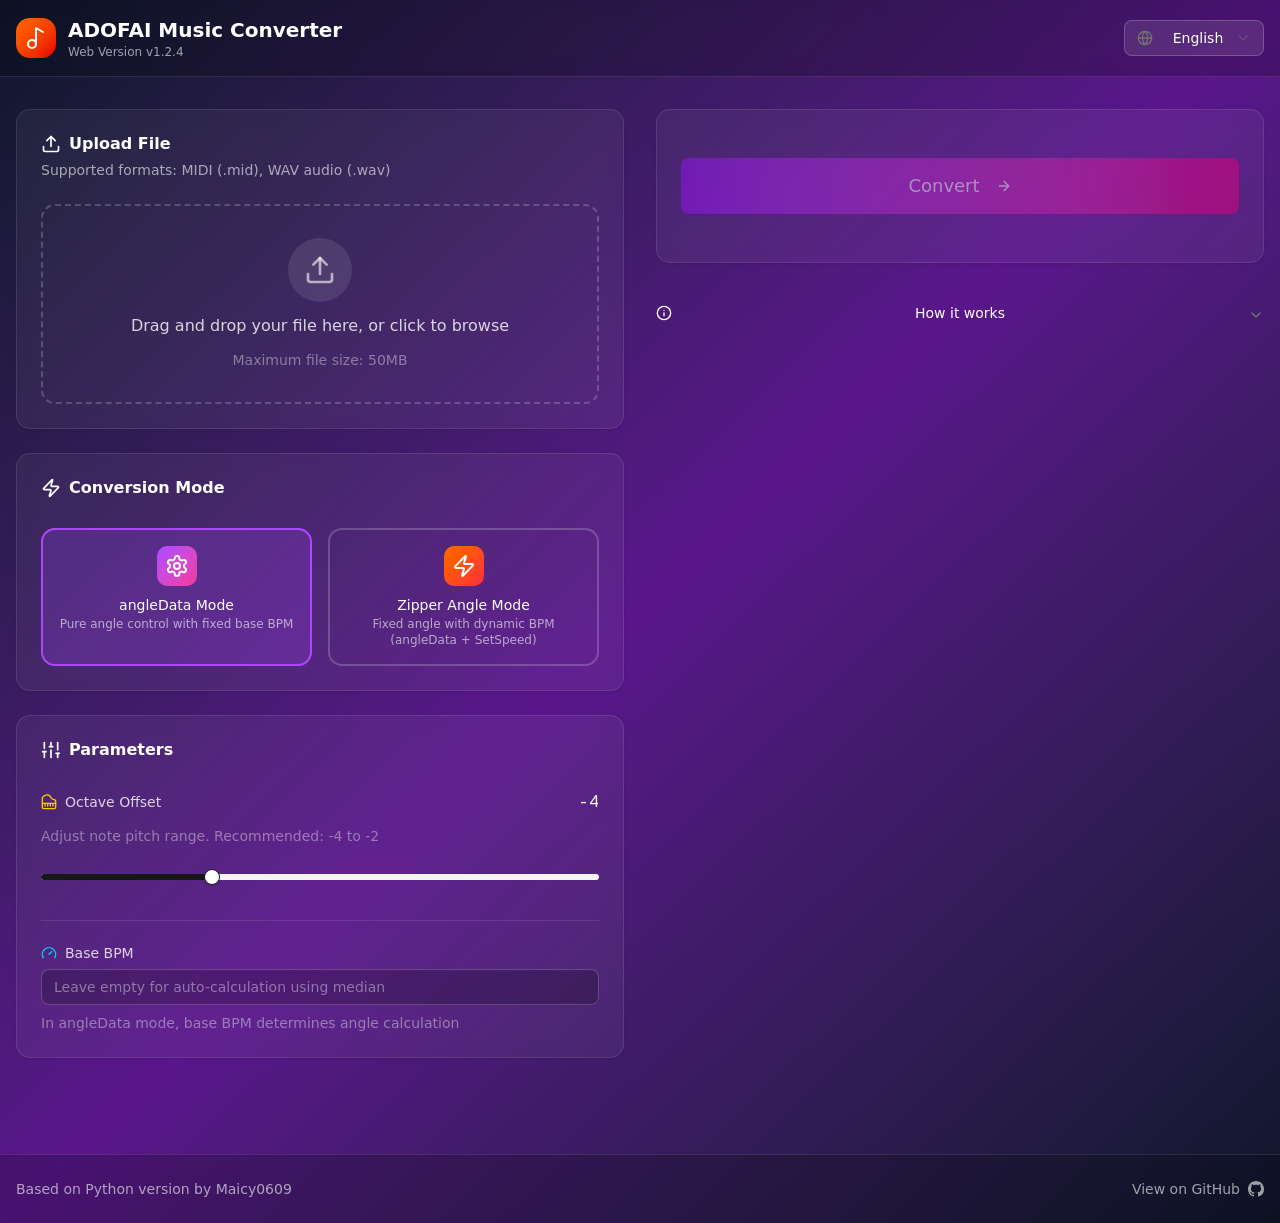
==== commit d9e7a4ee: "feat: 更新 ADOFAI Converter 到 v1.2.4 - 检测流式写入 API 并显示状态气泡 - 无论支持与否都显示相应提示信息" ====
--- a/ADOFAI_Converter/index.html
+++ b/ADOFAI_Converter/index.html
@@ -1 +1 @@
-<!DOCTYPE html><html lang="en"><head><meta charSet="utf-8"/><meta name="viewport" content="width=device-width, initial-scale=1"/><link rel="preload" href="/ADOFAI_Converter/_next/static/media/797e433ab948586e-s.p.0.q-h669a_dqa.woff2" as="font" crossorigin="" type="font/woff2"/><link rel="preload" href="/ADOFAI_Converter/_next/static/media/caa3a2e1cccd8315-s.p.16t1db8_9y2o~.woff2" as="font" crossorigin="" type="font/woff2"/><link rel="stylesheet" href="/ADOFAI_Converter/_next/static/chunks/0neevhl_o1ozu.css" data-precedence="next"/><link rel="stylesheet" href="/ADOFAI_Converter/_next/static/chunks/01aj66f51~0q5.css" data-precedence="next"/><link rel="preload" as="script" fetchPriority="low" href="/ADOFAI_Converter/_next/static/chunks/0k~u_jyibvj9b.js"/><script src="/ADOFAI_Converter/_next/static/chunks/0rjaogdc~uob_.js" async=""></script><script src="/ADOFAI_Converter/_next/static/chunks/14-_y.rss1wul.js" async=""></script><script src="/ADOFAI_Converter/_next/static/chunks/turbopack-0cb8vxisq6ona.js" async=""></script><script src="/ADOFAI_Converter/_next/static/chunks/0kbr54uur5bfy.js" async=""></script><script src="/ADOFAI_Converter/_next/static/chunks/0mc.xzdwkp~zy.js" async=""></script><script src="/ADOFAI_Converter/_next/static/chunks/10xq6mlptv1hv.js" async=""></script><script src="/ADOFAI_Converter/_next/static/chunks/0j1le9gzqbob..js" async=""></script><meta name="next-size-adjust" content=""/><title>ADOFAI Music Converter - MIDI/Audio to Level File</title><meta name="description" content="Convert MIDI files or WAV audio to A Dance of Fire and Ice (ADOFAI) level files. Support for angleData and Zipper modes."/><meta name="author" content="Based on Luxus io&#x27;s Python version"/><meta name="keywords" content="ADOFAI,MIDI,Audio,Converter,A Dance of Fire and Ice,Level Editor"/><meta property="og:title" content="ADOFAI Music Converter"/><meta property="og:description" content="Convert MIDI or Audio to ADOFAI Level Files"/><meta property="og:type" content="website"/><meta name="twitter:card" content="summary"/><meta name="twitter:title" content="ADOFAI Music Converter"/><meta name="twitter:description" content="Convert MIDI or Audio to ADOFAI Level Files"/><link rel="icon" href="/logo.svg"/><script src="/ADOFAI_Converter/_next/static/chunks/03~yq9q893hmn.js" noModule=""></script></head><body class="geist_a71539c9-module__T19VSG__variable geist_mono_8d43a2aa-module__8Li5zG__variable antialiased"><div hidden=""><!--$--><!--/$--></div><div class="min-h-screen bg-gradient-to-br from-slate-900 via-purple-900 to-slate-900"><header class="border-b border-white/10 bg-black/20 backdrop-blur-sm"><div class="container mx-auto px-4 py-4 flex items-center justify-between"><div class="flex items-center gap-3"><div class="p-2 bg-gradient-to-br from-orange-500 to-red-600 rounded-xl" style="transform:rotate(-10deg)"><svg xmlns="http://www.w3.org/2000/svg" width="24" height="24" viewBox="0 0 24 24" fill="none" stroke="currentColor" stroke-width="2" stroke-linecap="round" stroke-linejoin="round" class="lucide lucide-music2 lucide-music-2 w-6 h-6 text-white" aria-hidden="true"><circle cx="8" cy="18" r="4"></circle><path d="M12 18V2l7 4"></path></svg></div><div><h1 class="text-xl font-bold text-white">ADOFAI Music Converter</h1><p class="text-xs text-white/60">Web Version v1.2.3</p></div></div><div class="flex items-center gap-2"><button type="button" role="combobox" aria-controls="radix-_R_15brb_" aria-expanded="false" aria-autocomplete="none" dir="ltr" data-state="closed" data-slot="select-trigger" data-size="default" class="data-[placeholder]:text-muted-foreground [&amp;_svg:not([class*=&#x27;text-&#x27;])]:text-muted-foreground focus-visible:border-ring focus-visible:ring-ring/50 aria-invalid:ring-destructive/20 dark:aria-invalid:ring-destructive/40 aria-invalid:border-destructive dark:bg-input/30 dark:hover:bg-input/50 flex items-center justify-between gap-2 rounded-md border px-3 py-2 text-sm whitespace-nowrap shadow-xs transition-[color,box-shadow] outline-none focus-visible:ring-[3px] disabled:cursor-not-allowed disabled:opacity-50 data-[size=default]:h-9 data-[size=sm]:h-8 *:data-[slot=select-value]:line-clamp-1 *:data-[slot=select-value]:flex *:data-[slot=select-value]:items-center *:data-[slot=select-value]:gap-2 [&amp;_svg]:pointer-events-none [&amp;_svg]:shrink-0 [&amp;_svg:not([class*=&#x27;size-&#x27;])]:size-4 w-[140px] bg-white/10 border-white/20 text-white"><svg xmlns="http://www.w3.org/2000/svg" width="24" height="24" viewBox="0 0 24 24" fill="none" stroke="currentColor" stroke-width="2" stroke-linecap="round" stroke-linejoin="round" class="lucide lucide-globe w-4 h-4 mr-2" aria-hidden="true"><circle cx="12" cy="12" r="10"></circle><path d="M12 2a14.5 14.5 0 0 0 0 20 14.5 14.5 0 0 0 0-20"></path><path d="M2 12h20"></path></svg><span data-slot="select-value" style="pointer-events:none"></span><svg xmlns="http://www.w3.org/2000/svg" width="24" height="24" viewBox="0 0 24 24" fill="none" stroke="currentColor" stroke-width="2" stroke-linecap="round" stroke-linejoin="round" class="lucide lucide-chevron-down size-4 opacity-50" aria-hidden="true"><path d="m6 9 6 6 6-6"></path></svg></button><select aria-hidden="true" tabindex="-1" style="position:absolute;border:0;width:1px;height:1px;padding:0;margin:-1px;overflow:hidden;clip:rect(0, 0, 0, 0);white-space:nowrap;word-wrap:normal"></select></div></div></header><main class="container mx-auto px-4 py-8"><div class="grid lg:grid-cols-2 gap-8"><div class="space-y-6"><div style="opacity:0;transform:translateY(20px)"><div data-slot="card" class="text-card-foreground flex flex-col gap-6 rounded-xl border py-6 shadow-sm bg-white/5 border-white/10 backdrop-blur-sm"><div data-slot="card-header" class="@container/card-header grid auto-rows-min grid-rows-[auto_auto] items-start gap-1.5 px-6 has-data-[slot=card-action]:grid-cols-[1fr_auto] [.border-b]:pb-6"><div data-slot="card-title" class="leading-none font-semibold text-white flex items-center gap-2"><svg xmlns="http://www.w3.org/2000/svg" width="24" height="24" viewBox="0 0 24 24" fill="none" stroke="currentColor" stroke-width="2" stroke-linecap="round" stroke-linejoin="round" class="lucide lucide-upload w-5 h-5" aria-hidden="true"><path d="M12 3v12"></path><path d="m17 8-5-5-5 5"></path><path d="M21 15v4a2 2 0 0 1-2 2H5a2 2 0 0 1-2-2v-4"></path></svg>Upload File</div><div data-slot="card-description" class="text-sm text-white/60">Supported formats: MIDI (.mid), WAV audio (.wav)</div></div><div data-slot="card-content" class="px-6"><div class="relative border-2 border-dashed rounded-xl p-8 text-center cursor-pointer transition-all duration-300 border-white/20 hover:border-white/40 hover:bg-white/5" tabindex="0"><input type="file" class="hidden"/><div class="flex flex-col items-center gap-3" style="opacity:0"><div class="p-4 bg-white/10 rounded-full"><svg xmlns="http://www.w3.org/2000/svg" width="24" height="24" viewBox="0 0 24 24" fill="none" stroke="currentColor" stroke-width="2" stroke-linecap="round" stroke-linejoin="round" class="lucide lucide-upload w-8 h-8 text-white/60" aria-hidden="true"><path d="M12 3v12"></path><path d="m17 8-5-5-5 5"></path><path d="M21 15v4a2 2 0 0 1-2 2H5a2 2 0 0 1-2-2v-4"></path></svg></div><p class="text-white/80">Drag and drop your file here, or click to browse</p><p class="text-white/40 text-sm">Maximum file size: 50MB</p></div></div></div></div></div><div style="opacity:0;transform:translateY(20px)"><div data-slot="card" class="text-card-foreground flex flex-col gap-6 rounded-xl border py-6 shadow-sm bg-white/5 border-white/10 backdrop-blur-sm"><div data-slot="card-header" class="@container/card-header grid auto-rows-min grid-rows-[auto_auto] items-start gap-1.5 px-6 has-data-[slot=card-action]:grid-cols-[1fr_auto] [.border-b]:pb-6"><div data-slot="card-title" class="leading-none font-semibold text-white flex items-center gap-2"><svg xmlns="http://www.w3.org/2000/svg" width="24" height="24" viewBox="0 0 24 24" fill="none" stroke="currentColor" stroke-width="2" stroke-linecap="round" stroke-linejoin="round" class="lucide lucide-zap w-5 h-5" aria-hidden="true"><path d="M4 14a1 1 0 0 1-.78-1.63l9.9-10.2a.5.5 0 0 1 .86.46l-1.92 6.02A1 1 0 0 0 13 10h7a1 1 0 0 1 .78 1.63l-9.9 10.2a.5.5 0 0 1-.86-.46l1.92-6.02A1 1 0 0 0 11 14z"></path></svg>Conversion Mode</div></div><div data-slot="card-content" class="px-6"><div role="radiogroup" aria-required="false" dir="ltr" data-slot="radio-group" class="grid gap-4 grid-cols-2" tabindex="-1" style="outline:none"><label data-slot="label" class="text-sm leading-none font-medium select-none group-data-[disabled=true]:pointer-events-none group-data-[disabled=true]:opacity-50 peer-disabled:cursor-not-allowed peer-disabled:opacity-50 flex flex-col items-center gap-3 p-4 rounded-xl border-2 cursor-pointer transition-all border-purple-500 bg-purple-500/20" for="angle"><button type="button" role="radio" aria-checked="true" data-state="checked" value="angle" data-slot="radio-group-item" class="border-input text-primary focus-visible:border-ring focus-visible:ring-ring/50 aria-invalid:ring-destructive/20 dark:aria-invalid:ring-destructive/40 aria-invalid:border-destructive dark:bg-input/30 aspect-square size-4 shrink-0 rounded-full border shadow-xs transition-[color,box-shadow] outline-none focus-visible:ring-[3px] disabled:cursor-not-allowed disabled:opacity-50 sr-only" id="angle" tabindex="-1" data-radix-collection-item=""><span data-state="checked" data-slot="radio-group-indicator" class="relative flex items-center justify-center"><svg xmlns="http://www.w3.org/2000/svg" width="24" height="24" viewBox="0 0 24 24" fill="none" stroke="currentColor" stroke-width="2" stroke-linecap="round" stroke-linejoin="round" class="lucide lucide-circle fill-primary absolute top-1/2 left-1/2 size-2 -translate-x-1/2 -translate-y-1/2" aria-hidden="true"><circle cx="12" cy="12" r="10"></circle></svg></span></button><input type="radio" aria-hidden="true" style="transform:translateX(-100%);position:absolute;pointer-events:none;opacity:0;margin:0" tabindex="-1" checked="" value="angle"/><div class="p-2 bg-gradient-to-br from-purple-500 to-pink-500 rounded-lg"><svg xmlns="http://www.w3.org/2000/svg" width="24" height="24" viewBox="0 0 24 24" fill="none" stroke="currentColor" stroke-width="2" stroke-linecap="round" stroke-linejoin="round" class="lucide lucide-settings w-6 h-6 text-white" aria-hidden="true"><path d="M12.22 2h-.44a2 2 0 0 0-2 2v.18a2 2 0 0 1-1 1.73l-.43.25a2 2 0 0 1-2 0l-.15-.08a2 2 0 0 0-2.73.73l-.22.38a2 2 0 0 0 .73 2.73l.15.1a2 2 0 0 1 1 1.72v.51a2 2 0 0 1-1 1.74l-.15.09a2 2 0 0 0-.73 2.73l.22.38a2 2 0 0 0 2.73.73l.15-.08a2 2 0 0 1 2 0l.43.25a2 2 0 0 1 1 1.73V20a2 2 0 0 0 2 2h.44a2 2 0 0 0 2-2v-.18a2 2 0 0 1 1-1.73l.43-.25a2 2 0 0 1 2 0l.15.08a2 2 0 0 0 2.73-.73l.22-.39a2 2 0 0 0-.73-2.73l-.15-.08a2 2 0 0 1-1-1.74v-.5a2 2 0 0 1 1-1.74l.15-.09a2 2 0 0 0 .73-2.73l-.22-.38a2 2 0 0 0-2.73-.73l-.15.08a2 2 0 0 1-2 0l-.43-.25a2 2 0 0 1-1-1.73V4a2 2 0 0 0-2-2z"></path><circle cx="12" cy="12" r="3"></circle></svg></div><div class="text-center"><p class="text-white font-medium">angleData Mode</p><p class="text-white/60 text-xs mt-1">Pure angle control with fixed base BPM</p></div></label><label data-slot="label" class="text-sm leading-none font-medium select-none group-data-[disabled=true]:pointer-events-none group-data-[disabled=true]:opacity-50 peer-disabled:cursor-not-allowed peer-disabled:opacity-50 flex flex-col items-center gap-3 p-4 rounded-xl border-2 cursor-pointer transition-all border-white/20 hover:border-white/40" for="zipper"><button type="button" role="radio" aria-checked="false" data-state="unchecked" value="zipper" data-slot="radio-group-item" class="border-input text-primary focus-visible:border-ring focus-visible:ring-ring/50 aria-invalid:ring-destructive/20 dark:aria-invalid:ring-destructive/40 aria-invalid:border-destructive dark:bg-input/30 aspect-square size-4 shrink-0 rounded-full border shadow-xs transition-[color,box-shadow] outline-none focus-visible:ring-[3px] disabled:cursor-not-allowed disabled:opacity-50 sr-only" id="zipper" tabindex="-1" data-radix-collection-item=""></button><input type="radio" aria-hidden="true" style="transform:translateX(-100%);position:absolute;pointer-events:none;opacity:0;margin:0" tabindex="-1" value="zipper"/><div class="p-2 bg-gradient-to-br from-orange-500 to-red-500 rounded-lg"><svg xmlns="http://www.w3.org/2000/svg" width="24" height="24" viewBox="0 0 24 24" fill="none" stroke="currentColor" stroke-width="2" stroke-linecap="round" stroke-linejoin="round" class="lucide lucide-zap w-6 h-6 text-white" aria-hidden="true"><path d="M4 14a1 1 0 0 1-.78-1.63l9.9-10.2a.5.5 0 0 1 .86.46l-1.92 6.02A1 1 0 0 0 13 10h7a1 1 0 0 1 .78 1.63l-9.9 10.2a.5.5 0 0 1-.86-.46l1.92-6.02A1 1 0 0 0 11 14z"></path></svg></div><div class="text-center"><p class="text-white font-medium">Zipper Angle Mode</p><p class="text-white/60 text-xs mt-1">Fixed angle with dynamic BPM (angleData + SetSpeed)</p></div></label></div></div></div></div><div style="opacity:0;transform:translateY(20px)"><div data-slot="card" class="text-card-foreground flex flex-col gap-6 rounded-xl border py-6 shadow-sm bg-white/5 border-white/10 backdrop-blur-sm"><div data-slot="card-header" class="@container/card-header grid auto-rows-min grid-rows-[auto_auto] items-start gap-1.5 px-6 has-data-[slot=card-action]:grid-cols-[1fr_auto] [.border-b]:pb-6"><div data-slot="card-title" class="leading-none font-semibold text-white flex items-center gap-2"><svg xmlns="http://www.w3.org/2000/svg" width="24" height="24" viewBox="0 0 24 24" fill="none" stroke="currentColor" stroke-width="2" stroke-linecap="round" stroke-linejoin="round" class="lucide lucide-sliders-vertical w-5 h-5" aria-hidden="true"><line x1="4" x2="4" y1="21" y2="14"></line><line x1="4" x2="4" y1="10" y2="3"></line><line x1="12" x2="12" y1="21" y2="12"></line><line x1="12" x2="12" y1="8" y2="3"></line><line x1="20" x2="20" y1="21" y2="16"></line><line x1="20" x2="20" y1="12" y2="3"></line><line x1="2" x2="6" y1="14" y2="14"></line><line x1="10" x2="14" y1="8" y2="8"></line><line x1="18" x2="22" y1="16" y2="16"></line></svg>Parameters</div></div><div data-slot="card-content" class="px-6 space-y-6"><div class="space-y-3"><div class="flex items-center justify-between"><label data-slot="label" class="text-sm leading-none font-medium select-none group-data-[disabled=true]:pointer-events-none group-data-[disabled=true]:opacity-50 peer-disabled:cursor-not-allowed peer-disabled:opacity-50 text-white/80 flex items-center gap-2"><svg xmlns="http://www.w3.org/2000/svg" width="24" height="24" viewBox="0 0 24 24" fill="none" stroke="currentColor" stroke-width="2" stroke-linecap="round" stroke-linejoin="round" class="lucide lucide-piano w-4 h-4 text-yellow-400" aria-hidden="true"><path d="M18.5 8c-1.4 0-2.6-.8-3.2-2A6.87 6.87 0 0 0 2 9v11a2 2 0 0 0 2 2h16a2 2 0 0 0 2-2v-8.5C22 9.6 20.4 8 18.5 8"></path><path d="M2 14h20"></path><path d="M6 14v4"></path><path d="M10 14v4"></path><path d="M14 14v4"></path><path d="M18 14v4"></path></svg>Octave Offset</label><span class="text-white font-mono">-4</span></div><p class="text-white/40 text-sm">Adjust note pitch range. Recommended: -4 to -2</p><span dir="ltr" data-orientation="horizontal" aria-disabled="false" data-slot="slider" class="relative flex w-full touch-none items-center select-none data-[disabled]:opacity-50 data-[orientation=vertical]:h-full data-[orientation=vertical]:min-h-44 data-[orientation=vertical]:w-auto data-[orientation=vertical]:flex-col py-4" style="--radix-slider-thumb-transform:translateX(-50%)"><span data-orientation="horizontal" data-slot="slider-track" class="bg-muted relative grow overflow-hidden rounded-full data-[orientation=horizontal]:h-1.5 data-[orientation=horizontal]:w-full data-[orientation=vertical]:h-full data-[orientation=vertical]:w-1.5"><span data-orientation="horizontal" data-slot="slider-range" class="bg-primary absolute data-[orientation=horizontal]:h-full data-[orientation=vertical]:w-full" style="left:0%;right:70%"></span></span><span style="transform:var(--radix-slider-thumb-transform);position:absolute;left:calc(0% + 0px)"><span role="slider" aria-valuemin="-10" aria-valuemax="10" aria-orientation="horizontal" data-orientation="horizontal" tabindex="0" data-slot="slider-thumb" class="border-primary bg-background ring-ring/50 block size-4 shrink-0 rounded-full border shadow-sm transition-[color,box-shadow] hover:ring-4 focus-visible:ring-4 focus-visible:outline-hidden disabled:pointer-events-none disabled:opacity-50" style="display:none" data-radix-collection-item=""></span><input style="display:none"/></span></span></div><div data-orientation="horizontal" role="none" data-slot="separator" class="shrink-0 data-[orientation=horizontal]:h-px data-[orientation=horizontal]:w-full data-[orientation=vertical]:h-full data-[orientation=vertical]:w-px bg-white/10"></div><div class="space-y-2"><label data-slot="label" class="text-sm leading-none font-medium select-none group-data-[disabled=true]:pointer-events-none group-data-[disabled=true]:opacity-50 peer-disabled:cursor-not-allowed peer-disabled:opacity-50 text-white/80 flex items-center gap-2"><svg xmlns="http://www.w3.org/2000/svg" width="24" height="24" viewBox="0 0 24 24" fill="none" stroke="currentColor" stroke-width="2" stroke-linecap="round" stroke-linejoin="round" class="lucide lucide-gauge w-4 h-4 text-cyan-400" aria-hidden="true"><path d="m12 14 4-4"></path><path d="M3.34 19a10 10 0 1 1 17.32 0"></path></svg>Base BPM</label><input type="number" data-slot="input" class="file:text-foreground selection:bg-primary selection:text-primary-foreground dark:bg-input/30 flex h-9 w-full min-w-0 rounded-md border px-3 py-1 text-base shadow-xs transition-[color,box-shadow] outline-none file:inline-flex file:h-7 file:border-0 file:bg-transparent file:text-sm file:font-medium disabled:pointer-events-none disabled:cursor-not-allowed disabled:opacity-50 md:text-sm focus-visible:border-ring focus-visible:ring-ring/50 focus-visible:ring-[3px] aria-invalid:ring-destructive/20 dark:aria-invalid:ring-destructive/40 aria-invalid:border-destructive bg-black/20 border-white/20 text-white placeholder:text-white/40" placeholder="Leave empty for auto-calculation using median" min="1" value=""/><p class="text-white/40 text-sm">In angleData mode, base BPM determines angle calculation</p></div></div></div></div></div><div class="space-y-6"><div style="opacity:0;transform:translateY(20px)"><div data-slot="card" class="text-card-foreground flex flex-col gap-6 rounded-xl border py-6 shadow-sm bg-white/5 border-white/10 backdrop-blur-sm"><div data-slot="card-content" class="p-6"><div class="flex gap-3"><button data-slot="button" class="inline-flex items-center justify-center gap-2 whitespace-nowrap font-medium transition-all disabled:pointer-events-none disabled:opacity-50 [&amp;_svg]:pointer-events-none [&amp;_svg:not([class*=&#x27;size-&#x27;])]:size-4 [&amp;_svg]:shrink-0 outline-none focus-visible:border-ring focus-visible:ring-ring/50 focus-visible:ring-[3px] aria-invalid:ring-destructive/20 dark:aria-invalid:ring-destructive/40 aria-invalid:border-destructive text-primary-foreground shadow-xs hover:bg-primary/90 rounded-md px-6 has-[&gt;svg]:px-4 flex-1 h-14 text-lg bg-gradient-to-r from-purple-600 to-pink-600 hover:from-purple-500 hover:to-pink-500" disabled="">Convert<svg xmlns="http://www.w3.org/2000/svg" width="24" height="24" viewBox="0 0 24 24" fill="none" stroke="currentColor" stroke-width="2" stroke-linecap="round" stroke-linejoin="round" class="lucide lucide-arrow-right w-5 h-5 ml-2" aria-hidden="true"><path d="M5 12h14"></path><path d="m12 5 7 7-7 7"></path></svg></button></div></div></div></div><div style="opacity:0;transform:translateY(20px)"><div data-slot="accordion" class="w-full" data-orientation="vertical"><div data-state="closed" data-orientation="vertical" data-slot="accordion-item" class="border-b last:border-b-0 border-white/10"><h3 data-orientation="vertical" data-state="closed" class="flex"><button type="button" aria-controls="radix-_R_399brb_" aria-expanded="false" data-state="closed" data-orientation="vertical" id="radix-_R_199brb_" data-slot="accordion-trigger" class="focus-visible:border-ring focus-visible:ring-ring/50 flex-1 justify-between rounded-md py-4 text-left text-sm font-medium transition-all outline-none hover:underline focus-visible:ring-[3px] disabled:pointer-events-none disabled:opacity-50 [&amp;[data-state=open]&gt;svg]:rotate-180 text-white hover:text-white/80 flex items-center gap-2" data-radix-collection-item=""><svg xmlns="http://www.w3.org/2000/svg" width="24" height="24" viewBox="0 0 24 24" fill="none" stroke="currentColor" stroke-width="2" stroke-linecap="round" stroke-linejoin="round" class="lucide lucide-info w-4 h-4" aria-hidden="true"><circle cx="12" cy="12" r="10"></circle><path d="M12 16v-4"></path><path d="M12 8h.01"></path></svg>How it works<svg xmlns="http://www.w3.org/2000/svg" width="24" height="24" viewBox="0 0 24 24" fill="none" stroke="currentColor" stroke-width="2" stroke-linecap="round" stroke-linejoin="round" class="lucide lucide-chevron-down text-muted-foreground pointer-events-none size-4 shrink-0 translate-y-0.5 transition-transform duration-200" aria-hidden="true"><path d="m6 9 6 6 6-6"></path></svg></button></h3><div data-state="closed" id="radix-_R_399brb_" hidden="" role="region" aria-labelledby="radix-_R_199brb_" data-orientation="vertical" data-slot="accordion-content" class="data-[state=closed]:animate-accordion-up data-[state=open]:animate-accordion-down overflow-hidden text-sm" style="--radix-accordion-content-height:var(--radix-collapsible-content-height);--radix-accordion-content-width:var(--radix-collapsible-content-width)"></div></div></div></div></div></div></main><footer class="border-t border-white/10 bg-black/20 mt-16"><div class="container mx-auto px-4 py-6 flex items-center justify-between text-white/60 text-sm"><p>Based on Python version by Maicy0609</p><a href="https://github.com/Maicy0609/ADOFAI_Music_Converter/" target="_blank" rel="noopener noreferrer" class="flex items-center gap-2 hover:text-white transition-colors">View on GitHub<svg class="w-4 h-4" fill="currentColor" viewBox="0 0 24 24"><path d="M12 0C5.37 0 0 5.37 0 12c0 5.31 3.435 9.795 8.205 11.385.6.105.825-.255.825-.57 0-.285-.015-1.23-.015-2.235-3.015.555-3.795-.735-4.035-1.41-.135-.345-.72-1.41-1.23-1.695-.42-.225-1.02-.78-.015-.795.945-.015 1.62.87 1.845 1.23 1.08 1.815 2.805 1.305 3.495.99.105-.78.42-1.305.765-1.605-2.67-.3-5.46-1.335-5.46-5.925 0-1.305.465-2.385 1.23-3.225-.12-.3-.54-1.53.12-3.18 0 0 1.005-.315 3.3 1.23.96-.27 1.98-.405 3-.405s2.04.135 3 .405c2.295-1.56 3.3-1.23 3.3-1.23.66 1.65.24 2.88.12 3.18.765.84 1.23 1.905 1.23 3.225 0 4.605-2.805 5.625-5.475 5.925.435.375.81 1.095.81 2.22 0 1.605-.015 2.895-.015 3.3 0 .315.225.69.825.57A12.02 12.02 0 0024 12c0-6.63-5.37-12-12-12z"></path></svg></a></div></footer></div><!--$--><!--/$--><div role="region" aria-label="Notifications (F8)" tabindex="-1" style="pointer-events:none"><ol tabindex="-1" class="fixed top-0 z-[100] flex max-h-screen w-full flex-col-reverse p-4 sm:bottom-0 sm:right-0 sm:top-auto sm:flex-col md:max-w-[420px]"></ol></div><script src="/ADOFAI_Converter/_next/static/chunks/0k~u_jyibvj9b.js" id="_R_" async=""></script><script>(self.__next_f=self.__next_f||[]).push([0])</script><script>self.__next_f.push([1,"1:\"$Sreact.fragment\"\n2:I[81513,[\"/ADOFAI_Converter/_next/static/chunks/0kbr54uur5bfy.js\",\"/ADOFAI_Converter/_next/static/chunks/0mc.xzdwkp~zy.js\",\"/ADOFAI_Converter/_next/static/chunks/10xq6mlptv1hv.js\"],\"I18nProvider\"]\n3:I[39756,[\"/ADOFAI_Converter/_next/static/chunks/0kbr54uur5bfy.js\",\"/ADOFAI_Converter/_next/static/chunks/0mc.xzdwkp~zy.js\",\"/ADOFAI_Converter/_next/static/chunks/10xq6mlptv1hv.js\"],\"default\"]\n4:I[37457,[\"/ADOFAI_Converter/_next/static/chunks/0kbr54uur5bfy.js\",\"/ADOFAI_Converter/_next/static/chunks/0mc.xzdwkp~zy.js\",\"/ADOFAI_Converter/_next/static/chunks/10xq6mlptv1hv.js\"],\"default\"]\n5:I[77855,[\"/ADOFAI_Converter/_next/static/chunks/0kbr54uur5bfy.js\",\"/ADOFAI_Converter/_next/static/chunks/0mc.xzdwkp~zy.js\",\"/ADOFAI_Converter/_next/static/chunks/10xq6mlptv1hv.js\"],\"Toaster\"]\n6:I[47257,[\"/ADOFAI_Converter/_next/static/chunks/0kbr54uur5bfy.js\",\"/ADOFAI_Converter/_next/static/chunks/0mc.xzdwkp~zy.js\",\"/ADOFAI_Converter/_next/static/chunks/10xq6mlptv1hv.js\"],\"ClientPageRoot\"]\n7:I[52683,[\"/ADOFAI_Converter/_next/static/chunks/0kbr54uur5bfy.js\",\"/ADOFAI_Converter/_next/static/chunks/0mc.xzdwkp~zy.js\",\"/ADOFAI_Converter/_next/static/chunks/10xq6mlptv1hv.js\",\"/ADOFAI_Converter/_next/static/chunks/0j1le9gzqbob..js\"],\"default\"]\na:I[97367,[\"/ADOFAI_Converter/_next/static/chunks/0kbr54uur5bfy.js\",\"/ADOFAI_Converter/_next/static/chunks/0mc.xzdwkp~zy.js\",\"/ADOFAI_Converter/_next/static/chunks/10xq6mlptv1hv.js\"],\"OutletBoundary\"]\nb:\"$Sreact.suspense\"\nd:I[97367,[\"/ADOFAI_Converter/_next/static/chunks/0kbr54uur5bfy.js\",\"/ADOFAI_Converter/_next/static/chunks/0mc.xzdwkp~zy.js\",\"/ADOFAI_Converter/_next/static/chunks/10xq6mlptv1hv.js\"],\"ViewportBoundary\"]\nf:I[97367,[\"/ADOFAI_Converter/_next/static/chunks/0kbr54uur5bfy.js\",\"/ADOFAI_Converter/_next/static/chunks/0mc.xzdwkp~zy.js\",\"/ADOFAI_Converter/_next/static/chunks/10xq6mlptv1hv.js\"],\"MetadataBoundary\"]\n11:I[68027,[\"/ADOFAI_Converter/_next/static/chunks/0kbr54uur5bfy.js\",\"/ADOFAI_Converter/_next/static/chunks/0mc.xzdwkp~zy.js\",\"/ADOFAI_Converter/_next/static/chunks/10xq6mlptv1hv.js\"],\"default\",1]\n:HL[\"/ADOFAI_Converter/_next/static/chunks/0neevhl_o1ozu.css\",\"style\"]\n:HL[\"/ADOFAI_Converter/_next/static/chunks/01aj66f51~0q5.css\",\"style\"]\n:HL[\"/ADOFAI_Converter/_next/static/media/797e433ab948586e-s.p.0.q-h669a_dqa.woff2\",\"font\",{\"crossOrigin\":\"\",\"type\":\"font/woff2\"}]\n:HL[\"/ADOFAI_Converter/_next/static/media/caa3a2e1cccd8315-s.p.16t1db8_9y2o~.woff2\",\"font\",{\"crossOrigin\":\"\",\"type\":\"font/woff2\"}]\n"])</script><script>self.__next_f.push([1,"0:{\"P\":null,\"c\":[\"\",\"\"],\"q\":\"\",\"i\":false,\"f\":[[[\"\",{\"children\":[\"__PAGE__\",{}]},\"$undefined\",\"$undefined\",16],[[\"$\",\"$1\",\"c\",{\"children\":[[[\"$\",\"link\",\"0\",{\"rel\":\"stylesheet\",\"href\":\"/ADOFAI_Converter/_next/static/chunks/0neevhl_o1ozu.css\",\"precedence\":\"next\",\"crossOrigin\":\"$undefined\",\"nonce\":\"$undefined\"}],[\"$\",\"link\",\"1\",{\"rel\":\"stylesheet\",\"href\":\"/ADOFAI_Converter/_next/static/chunks/01aj66f51~0q5.css\",\"precedence\":\"next\",\"crossOrigin\":\"$undefined\",\"nonce\":\"$undefined\"}],[\"$\",\"script\",\"script-0\",{\"src\":\"/ADOFAI_Converter/_next/static/chunks/0kbr54uur5bfy.js\",\"async\":true,\"nonce\":\"$undefined\"}],[\"$\",\"script\",\"script-1\",{\"src\":\"/ADOFAI_Converter/_next/static/chunks/0mc.xzdwkp~zy.js\",\"async\":true,\"nonce\":\"$undefined\"}],[\"$\",\"script\",\"script-2\",{\"src\":\"/ADOFAI_Converter/_next/static/chunks/10xq6mlptv1hv.js\",\"async\":true,\"nonce\":\"$undefined\"}]],[\"$\",\"html\",null,{\"lang\":\"en\",\"suppressHydrationWarning\":true,\"children\":[\"$\",\"body\",null,{\"className\":\"geist_a71539c9-module__T19VSG__variable geist_mono_8d43a2aa-module__8Li5zG__variable antialiased\",\"children\":[[\"$\",\"$L2\",null,{\"children\":[\"$\",\"$L3\",null,{\"parallelRouterKey\":\"children\",\"error\":\"$undefined\",\"errorStyles\":\"$undefined\",\"errorScripts\":\"$undefined\",\"template\":[\"$\",\"$L4\",null,{}],\"templateStyles\":\"$undefined\",\"templateScripts\":\"$undefined\",\"notFound\":[[[\"$\",\"title\",null,{\"children\":\"404: This page could not be found.\"}],[\"$\",\"div\",null,{\"style\":{\"fontFamily\":\"system-ui,\\\"Segoe UI\\\",Roboto,Helvetica,Arial,sans-serif,\\\"Apple Color Emoji\\\",\\\"Segoe UI Emoji\\\"\",\"height\":\"100vh\",\"textAlign\":\"center\",\"display\":\"flex\",\"flexDirection\":\"column\",\"alignItems\":\"center\",\"justifyContent\":\"center\"},\"children\":[\"$\",\"div\",null,{\"children\":[[\"$\",\"style\",null,{\"dangerouslySetInnerHTML\":{\"__html\":\"body{color:#000;background:#fff;margin:0}.next-error-h1{border-right:1px solid rgba(0,0,0,.3)}@media (prefers-color-scheme:dark){body{color:#fff;background:#000}.next-error-h1{border-right:1px solid rgba(255,255,255,.3)}}\"}}],[\"$\",\"h1\",null,{\"className\":\"next-error-h1\",\"style\":{\"display\":\"inline-block\",\"margin\":\"0 20px 0 0\",\"padding\":\"0 23px 0 0\",\"fontSize\":24,\"fontWeight\":500,\"verticalAlign\":\"top\",\"lineHeight\":\"49px\"},\"children\":404}],[\"$\",\"div\",null,{\"style\":{\"display\":\"inline-block\"},\"children\":[\"$\",\"h2\",null,{\"style\":{\"fontSize\":14,\"fontWeight\":400,\"lineHeight\":\"49px\",\"margin\":0},\"children\":\"This page could not be found.\"}]}]]}]}]],[]],\"forbidden\":\"$undefined\",\"unauthorized\":\"$undefined\"}]}],[\"$\",\"$L5\",null,{}]]}]}]]}],{\"children\":[[\"$\",\"$1\",\"c\",{\"children\":[[\"$\",\"$L6\",null,{\"Component\":\"$7\",\"serverProvidedParams\":{\"searchParams\":{},\"params\":{},\"promises\":[\"$@8\",\"$@9\"]}}],[[\"$\",\"script\",\"script-0\",{\"src\":\"/ADOFAI_Converter/_next/static/chunks/0j1le9gzqbob..js\",\"async\":true,\"nonce\":\"$undefined\"}]],[\"$\",\"$La\",null,{\"children\":[\"$\",\"$b\",null,{\"name\":\"Next.MetadataOutlet\",\"children\":\"$@c\"}]}]]}],{},null,false,null]},null,false,null],[\"$\",\"$1\",\"h\",{\"children\":[null,[\"$\",\"$Ld\",null,{\"children\":\"$Le\"}],[\"$\",\"div\",null,{\"hidden\":true,\"children\":[\"$\",\"$Lf\",null,{\"children\":[\"$\",\"$b\",null,{\"name\":\"Next.Metadata\",\"children\":\"$L10\"}]}]}],[\"$\",\"meta\",null,{\"name\":\"next-size-adjust\",\"content\":\"\"}]]}],false]],\"m\":\"$undefined\",\"G\":[\"$11\",[[\"$\",\"link\",\"0\",{\"rel\":\"stylesheet\",\"href\":\"/ADOFAI_Converter/_next/static/chunks/0neevhl_o1ozu.css\",\"precedence\":\"next\",\"crossOrigin\":\"$undefined\",\"nonce\":\"$undefined\"}],[\"$\",\"link\",\"1\",{\"rel\":\"stylesheet\",\"href\":\"/ADOFAI_Converter/_next/static/chunks/01aj66f51~0q5.css\",\"precedence\":\"next\",\"crossOrigin\":\"$undefined\",\"nonce\":\"$undefined\"}]]],\"S\":true,\"h\":null,\"s\":\"$undefined\",\"l\":\"$undefined\",\"p\":\"$undefined\",\"d\":\"$undefined\",\"b\":\"0FwIJo5aTWK6VwY8RkbZ4\"}\n"])</script><script>self.__next_f.push([1,"8:{}\n9:\"$0:f:0:1:1:children:0:props:children:0:props:serverProvidedParams:params\"\n"])</script><script>self.__next_f.push([1,"e:[[\"$\",\"meta\",\"0\",{\"charSet\":\"utf-8\"}],[\"$\",\"meta\",\"1\",{\"name\":\"viewport\",\"content\":\"width=device-width, initial-scale=1\"}]]\n"])</script><script>self.__next_f.push([1,"12:I[27201,[\"/ADOFAI_Converter/_next/static/chunks/0kbr54uur5bfy.js\",\"/ADOFAI_Converter/_next/static/chunks/0mc.xzdwkp~zy.js\",\"/ADOFAI_Converter/_next/static/chunks/10xq6mlptv1hv.js\"],\"IconMark\"]\nc:null\n10:[[\"$\",\"title\",\"0\",{\"children\":\"ADOFAI Music Converter - MIDI/Audio to Level File\"}],[\"$\",\"meta\",\"1\",{\"name\":\"description\",\"content\":\"Convert MIDI files or WAV audio to A Dance of Fire and Ice (ADOFAI) level files. Support for angleData and Zipper modes.\"}],[\"$\",\"meta\",\"2\",{\"name\":\"author\",\"content\":\"Based on Luxus io's Python version\"}],[\"$\",\"meta\",\"3\",{\"name\":\"keywords\",\"content\":\"ADOFAI,MIDI,Audio,Converter,A Dance of Fire and Ice,Level Editor\"}],[\"$\",\"meta\",\"4\",{\"property\":\"og:title\",\"content\":\"ADOFAI Music Converter\"}],[\"$\",\"meta\",\"5\",{\"property\":\"og:description\",\"content\":\"Convert MIDI or Audio to ADOFAI Level Files\"}],[\"$\",\"meta\",\"6\",{\"property\":\"og:type\",\"content\":\"website\"}],[\"$\",\"meta\",\"7\",{\"name\":\"twitter:card\",\"content\":\"summary\"}],[\"$\",\"meta\",\"8\",{\"name\":\"twitter:title\",\"content\":\"ADOFAI Music Converter\"}],[\"$\",\"meta\",\"9\",{\"name\":\"twitter:description\",\"content\":\"Convert MIDI or Audio to ADOFAI Level Files\"}],[\"$\",\"link\",\"10\",{\"rel\":\"icon\",\"href\":\"/logo.svg\"}],[\"$\",\"$L12\",\"11\",{}]]\n"])</script></body></html>+<!DOCTYPE html><html lang="en"><head><meta charSet="utf-8"/><meta name="viewport" content="width=device-width, initial-scale=1"/><link rel="preload" href="/ADOFAI_Converter/_next/static/media/797e433ab948586e-s.p.0.q-h669a_dqa.woff2" as="font" crossorigin="" type="font/woff2"/><link rel="preload" href="/ADOFAI_Converter/_next/static/media/caa3a2e1cccd8315-s.p.16t1db8_9y2o~.woff2" as="font" crossorigin="" type="font/woff2"/><link rel="stylesheet" href="/ADOFAI_Converter/_next/static/chunks/0neevhl_o1ozu.css" data-precedence="next"/><link rel="stylesheet" href="/ADOFAI_Converter/_next/static/chunks/01aj66f51~0q5.css" data-precedence="next"/><link rel="preload" as="script" fetchPriority="low" href="/ADOFAI_Converter/_next/static/chunks/0k~u_jyibvj9b.js"/><script src="/ADOFAI_Converter/_next/static/chunks/0rjaogdc~uob_.js" async=""></script><script src="/ADOFAI_Converter/_next/static/chunks/14-_y.rss1wul.js" async=""></script><script src="/ADOFAI_Converter/_next/static/chunks/turbopack-0cb8vxisq6ona.js" async=""></script><script src="/ADOFAI_Converter/_next/static/chunks/0kbr54uur5bfy.js" async=""></script><script src="/ADOFAI_Converter/_next/static/chunks/0mc.xzdwkp~zy.js" async=""></script><script src="/ADOFAI_Converter/_next/static/chunks/0vwtsg~g13xdc.js" async=""></script><script src="/ADOFAI_Converter/_next/static/chunks/0-tewtwd1skl8.js" async=""></script><meta name="next-size-adjust" content=""/><title>ADOFAI Music Converter - MIDI/Audio to Level File</title><meta name="description" content="Convert MIDI files or WAV audio to A Dance of Fire and Ice (ADOFAI) level files. Support for angleData and Zipper modes."/><meta name="author" content="Based on Luxus io&#x27;s Python version"/><meta name="keywords" content="ADOFAI,MIDI,Audio,Converter,A Dance of Fire and Ice,Level Editor"/><meta property="og:title" content="ADOFAI Music Converter"/><meta property="og:description" content="Convert MIDI or Audio to ADOFAI Level Files"/><meta property="og:type" content="website"/><meta name="twitter:card" content="summary"/><meta name="twitter:title" content="ADOFAI Music Converter"/><meta name="twitter:description" content="Convert MIDI or Audio to ADOFAI Level Files"/><link rel="icon" href="/logo.svg"/><script src="/ADOFAI_Converter/_next/static/chunks/03~yq9q893hmn.js" noModule=""></script></head><body class="geist_a71539c9-module__T19VSG__variable geist_mono_8d43a2aa-module__8Li5zG__variable antialiased"><div hidden=""><!--$--><!--/$--></div><div class="min-h-screen bg-gradient-to-br from-slate-900 via-purple-900 to-slate-900"><header class="border-b border-white/10 bg-black/20 backdrop-blur-sm"><div class="container mx-auto px-4 py-4 flex items-center justify-between"><div class="flex items-center gap-3"><div class="p-2 bg-gradient-to-br from-orange-500 to-red-600 rounded-xl" style="transform:rotate(-10deg)"><svg xmlns="http://www.w3.org/2000/svg" width="24" height="24" viewBox="0 0 24 24" fill="none" stroke="currentColor" stroke-width="2" stroke-linecap="round" stroke-linejoin="round" class="lucide lucide-music2 lucide-music-2 w-6 h-6 text-white" aria-hidden="true"><circle cx="8" cy="18" r="4"></circle><path d="M12 18V2l7 4"></path></svg></div><div><h1 class="text-xl font-bold text-white">ADOFAI Music Converter</h1><p class="text-xs text-white/60">Web Version v1.2.4</p></div></div><div class="flex items-center gap-2"><button type="button" role="combobox" aria-controls="radix-_R_15brb_" aria-expanded="false" aria-autocomplete="none" dir="ltr" data-state="closed" data-slot="select-trigger" data-size="default" class="data-[placeholder]:text-muted-foreground [&amp;_svg:not([class*=&#x27;text-&#x27;])]:text-muted-foreground focus-visible:border-ring focus-visible:ring-ring/50 aria-invalid:ring-destructive/20 dark:aria-invalid:ring-destructive/40 aria-invalid:border-destructive dark:bg-input/30 dark:hover:bg-input/50 flex items-center justify-between gap-2 rounded-md border px-3 py-2 text-sm whitespace-nowrap shadow-xs transition-[color,box-shadow] outline-none focus-visible:ring-[3px] disabled:cursor-not-allowed disabled:opacity-50 data-[size=default]:h-9 data-[size=sm]:h-8 *:data-[slot=select-value]:line-clamp-1 *:data-[slot=select-value]:flex *:data-[slot=select-value]:items-center *:data-[slot=select-value]:gap-2 [&amp;_svg]:pointer-events-none [&amp;_svg]:shrink-0 [&amp;_svg:not([class*=&#x27;size-&#x27;])]:size-4 w-[140px] bg-white/10 border-white/20 text-white"><svg xmlns="http://www.w3.org/2000/svg" width="24" height="24" viewBox="0 0 24 24" fill="none" stroke="currentColor" stroke-width="2" stroke-linecap="round" stroke-linejoin="round" class="lucide lucide-globe w-4 h-4 mr-2" aria-hidden="true"><circle cx="12" cy="12" r="10"></circle><path d="M12 2a14.5 14.5 0 0 0 0 20 14.5 14.5 0 0 0 0-20"></path><path d="M2 12h20"></path></svg><span data-slot="select-value" style="pointer-events:none"></span><svg xmlns="http://www.w3.org/2000/svg" width="24" height="24" viewBox="0 0 24 24" fill="none" stroke="currentColor" stroke-width="2" stroke-linecap="round" stroke-linejoin="round" class="lucide lucide-chevron-down size-4 opacity-50" aria-hidden="true"><path d="m6 9 6 6 6-6"></path></svg></button><select aria-hidden="true" tabindex="-1" style="position:absolute;border:0;width:1px;height:1px;padding:0;margin:-1px;overflow:hidden;clip:rect(0, 0, 0, 0);white-space:nowrap;word-wrap:normal"></select></div></div></header><main class="container mx-auto px-4 py-8"><div class="grid lg:grid-cols-2 gap-8"><div class="space-y-6"><div style="opacity:0;transform:translateY(20px)"><div data-slot="card" class="text-card-foreground flex flex-col gap-6 rounded-xl border py-6 shadow-sm bg-white/5 border-white/10 backdrop-blur-sm"><div data-slot="card-header" class="@container/card-header grid auto-rows-min grid-rows-[auto_auto] items-start gap-1.5 px-6 has-data-[slot=card-action]:grid-cols-[1fr_auto] [.border-b]:pb-6"><div data-slot="card-title" class="leading-none font-semibold text-white flex items-center gap-2"><svg xmlns="http://www.w3.org/2000/svg" width="24" height="24" viewBox="0 0 24 24" fill="none" stroke="currentColor" stroke-width="2" stroke-linecap="round" stroke-linejoin="round" class="lucide lucide-upload w-5 h-5" aria-hidden="true"><path d="M12 3v12"></path><path d="m17 8-5-5-5 5"></path><path d="M21 15v4a2 2 0 0 1-2 2H5a2 2 0 0 1-2-2v-4"></path></svg>Upload File</div><div data-slot="card-description" class="text-sm text-white/60">Supported formats: MIDI (.mid), WAV audio (.wav)</div></div><div data-slot="card-content" class="px-6"><div class="relative border-2 border-dashed rounded-xl p-8 text-center cursor-pointer transition-all duration-300 border-white/20 hover:border-white/40 hover:bg-white/5" tabindex="0"><input type="file" class="hidden"/><div class="flex flex-col items-center gap-3" style="opacity:0"><div class="p-4 bg-white/10 rounded-full"><svg xmlns="http://www.w3.org/2000/svg" width="24" height="24" viewBox="0 0 24 24" fill="none" stroke="currentColor" stroke-width="2" stroke-linecap="round" stroke-linejoin="round" class="lucide lucide-upload w-8 h-8 text-white/60" aria-hidden="true"><path d="M12 3v12"></path><path d="m17 8-5-5-5 5"></path><path d="M21 15v4a2 2 0 0 1-2 2H5a2 2 0 0 1-2-2v-4"></path></svg></div><p class="text-white/80">Drag and drop your file here, or click to browse</p><p class="text-white/40 text-sm">Maximum file size: 50MB</p></div></div></div></div></div><div style="opacity:0;transform:translateY(20px)"><div data-slot="card" class="text-card-foreground flex flex-col gap-6 rounded-xl border py-6 shadow-sm bg-white/5 border-white/10 backdrop-blur-sm"><div data-slot="card-header" class="@container/card-header grid auto-rows-min grid-rows-[auto_auto] items-start gap-1.5 px-6 has-data-[slot=card-action]:grid-cols-[1fr_auto] [.border-b]:pb-6"><div data-slot="card-title" class="leading-none font-semibold text-white flex items-center gap-2"><svg xmlns="http://www.w3.org/2000/svg" width="24" height="24" viewBox="0 0 24 24" fill="none" stroke="currentColor" stroke-width="2" stroke-linecap="round" stroke-linejoin="round" class="lucide lucide-zap w-5 h-5" aria-hidden="true"><path d="M4 14a1 1 0 0 1-.78-1.63l9.9-10.2a.5.5 0 0 1 .86.46l-1.92 6.02A1 1 0 0 0 13 10h7a1 1 0 0 1 .78 1.63l-9.9 10.2a.5.5 0 0 1-.86-.46l1.92-6.02A1 1 0 0 0 11 14z"></path></svg>Conversion Mode</div></div><div data-slot="card-content" class="px-6"><div role="radiogroup" aria-required="false" dir="ltr" data-slot="radio-group" class="grid gap-4 grid-cols-2" tabindex="-1" style="outline:none"><label data-slot="label" class="text-sm leading-none font-medium select-none group-data-[disabled=true]:pointer-events-none group-data-[disabled=true]:opacity-50 peer-disabled:cursor-not-allowed peer-disabled:opacity-50 flex flex-col items-center gap-3 p-4 rounded-xl border-2 cursor-pointer transition-all border-purple-500 bg-purple-500/20" for="angle"><button type="button" role="radio" aria-checked="true" data-state="checked" value="angle" data-slot="radio-group-item" class="border-input text-primary focus-visible:border-ring focus-visible:ring-ring/50 aria-invalid:ring-destructive/20 dark:aria-invalid:ring-destructive/40 aria-invalid:border-destructive dark:bg-input/30 aspect-square size-4 shrink-0 rounded-full border shadow-xs transition-[color,box-shadow] outline-none focus-visible:ring-[3px] disabled:cursor-not-allowed disabled:opacity-50 sr-only" id="angle" tabindex="-1" data-radix-collection-item=""><span data-state="checked" data-slot="radio-group-indicator" class="relative flex items-center justify-center"><svg xmlns="http://www.w3.org/2000/svg" width="24" height="24" viewBox="0 0 24 24" fill="none" stroke="currentColor" stroke-width="2" stroke-linecap="round" stroke-linejoin="round" class="lucide lucide-circle fill-primary absolute top-1/2 left-1/2 size-2 -translate-x-1/2 -translate-y-1/2" aria-hidden="true"><circle cx="12" cy="12" r="10"></circle></svg></span></button><input type="radio" aria-hidden="true" style="transform:translateX(-100%);position:absolute;pointer-events:none;opacity:0;margin:0" tabindex="-1" checked="" value="angle"/><div class="p-2 bg-gradient-to-br from-purple-500 to-pink-500 rounded-lg"><svg xmlns="http://www.w3.org/2000/svg" width="24" height="24" viewBox="0 0 24 24" fill="none" stroke="currentColor" stroke-width="2" stroke-linecap="round" stroke-linejoin="round" class="lucide lucide-settings w-6 h-6 text-white" aria-hidden="true"><path d="M12.22 2h-.44a2 2 0 0 0-2 2v.18a2 2 0 0 1-1 1.73l-.43.25a2 2 0 0 1-2 0l-.15-.08a2 2 0 0 0-2.73.73l-.22.38a2 2 0 0 0 .73 2.73l.15.1a2 2 0 0 1 1 1.72v.51a2 2 0 0 1-1 1.74l-.15.09a2 2 0 0 0-.73 2.73l.22.38a2 2 0 0 0 2.73.73l.15-.08a2 2 0 0 1 2 0l.43.25a2 2 0 0 1 1 1.73V20a2 2 0 0 0 2 2h.44a2 2 0 0 0 2-2v-.18a2 2 0 0 1 1-1.73l.43-.25a2 2 0 0 1 2 0l.15.08a2 2 0 0 0 2.73-.73l.22-.39a2 2 0 0 0-.73-2.73l-.15-.08a2 2 0 0 1-1-1.74v-.5a2 2 0 0 1 1-1.74l.15-.09a2 2 0 0 0 .73-2.73l-.22-.38a2 2 0 0 0-2.73-.73l-.15.08a2 2 0 0 1-2 0l-.43-.25a2 2 0 0 1-1-1.73V4a2 2 0 0 0-2-2z"></path><circle cx="12" cy="12" r="3"></circle></svg></div><div class="text-center"><p class="text-white font-medium">angleData Mode</p><p class="text-white/60 text-xs mt-1">Pure angle control with fixed base BPM</p></div></label><label data-slot="label" class="text-sm leading-none font-medium select-none group-data-[disabled=true]:pointer-events-none group-data-[disabled=true]:opacity-50 peer-disabled:cursor-not-allowed peer-disabled:opacity-50 flex flex-col items-center gap-3 p-4 rounded-xl border-2 cursor-pointer transition-all border-white/20 hover:border-white/40" for="zipper"><button type="button" role="radio" aria-checked="false" data-state="unchecked" value="zipper" data-slot="radio-group-item" class="border-input text-primary focus-visible:border-ring focus-visible:ring-ring/50 aria-invalid:ring-destructive/20 dark:aria-invalid:ring-destructive/40 aria-invalid:border-destructive dark:bg-input/30 aspect-square size-4 shrink-0 rounded-full border shadow-xs transition-[color,box-shadow] outline-none focus-visible:ring-[3px] disabled:cursor-not-allowed disabled:opacity-50 sr-only" id="zipper" tabindex="-1" data-radix-collection-item=""></button><input type="radio" aria-hidden="true" style="transform:translateX(-100%);position:absolute;pointer-events:none;opacity:0;margin:0" tabindex="-1" value="zipper"/><div class="p-2 bg-gradient-to-br from-orange-500 to-red-500 rounded-lg"><svg xmlns="http://www.w3.org/2000/svg" width="24" height="24" viewBox="0 0 24 24" fill="none" stroke="currentColor" stroke-width="2" stroke-linecap="round" stroke-linejoin="round" class="lucide lucide-zap w-6 h-6 text-white" aria-hidden="true"><path d="M4 14a1 1 0 0 1-.78-1.63l9.9-10.2a.5.5 0 0 1 .86.46l-1.92 6.02A1 1 0 0 0 13 10h7a1 1 0 0 1 .78 1.63l-9.9 10.2a.5.5 0 0 1-.86-.46l1.92-6.02A1 1 0 0 0 11 14z"></path></svg></div><div class="text-center"><p class="text-white font-medium">Zipper Angle Mode</p><p class="text-white/60 text-xs mt-1">Fixed angle with dynamic BPM (angleData + SetSpeed)</p></div></label></div></div></div></div><div style="opacity:0;transform:translateY(20px)"><div data-slot="card" class="text-card-foreground flex flex-col gap-6 rounded-xl border py-6 shadow-sm bg-white/5 border-white/10 backdrop-blur-sm"><div data-slot="card-header" class="@container/card-header grid auto-rows-min grid-rows-[auto_auto] items-start gap-1.5 px-6 has-data-[slot=card-action]:grid-cols-[1fr_auto] [.border-b]:pb-6"><div data-slot="card-title" class="leading-none font-semibold text-white flex items-center gap-2"><svg xmlns="http://www.w3.org/2000/svg" width="24" height="24" viewBox="0 0 24 24" fill="none" stroke="currentColor" stroke-width="2" stroke-linecap="round" stroke-linejoin="round" class="lucide lucide-sliders-vertical w-5 h-5" aria-hidden="true"><line x1="4" x2="4" y1="21" y2="14"></line><line x1="4" x2="4" y1="10" y2="3"></line><line x1="12" x2="12" y1="21" y2="12"></line><line x1="12" x2="12" y1="8" y2="3"></line><line x1="20" x2="20" y1="21" y2="16"></line><line x1="20" x2="20" y1="12" y2="3"></line><line x1="2" x2="6" y1="14" y2="14"></line><line x1="10" x2="14" y1="8" y2="8"></line><line x1="18" x2="22" y1="16" y2="16"></line></svg>Parameters</div></div><div data-slot="card-content" class="px-6 space-y-6"><div class="space-y-3"><div class="flex items-center justify-between"><label data-slot="label" class="text-sm leading-none font-medium select-none group-data-[disabled=true]:pointer-events-none group-data-[disabled=true]:opacity-50 peer-disabled:cursor-not-allowed peer-disabled:opacity-50 text-white/80 flex items-center gap-2"><svg xmlns="http://www.w3.org/2000/svg" width="24" height="24" viewBox="0 0 24 24" fill="none" stroke="currentColor" stroke-width="2" stroke-linecap="round" stroke-linejoin="round" class="lucide lucide-piano w-4 h-4 text-yellow-400" aria-hidden="true"><path d="M18.5 8c-1.4 0-2.6-.8-3.2-2A6.87 6.87 0 0 0 2 9v11a2 2 0 0 0 2 2h16a2 2 0 0 0 2-2v-8.5C22 9.6 20.4 8 18.5 8"></path><path d="M2 14h20"></path><path d="M6 14v4"></path><path d="M10 14v4"></path><path d="M14 14v4"></path><path d="M18 14v4"></path></svg>Octave Offset</label><span class="text-white font-mono">-4</span></div><p class="text-white/40 text-sm">Adjust note pitch range. Recommended: -4 to -2</p><span dir="ltr" data-orientation="horizontal" aria-disabled="false" data-slot="slider" class="relative flex w-full touch-none items-center select-none data-[disabled]:opacity-50 data-[orientation=vertical]:h-full data-[orientation=vertical]:min-h-44 data-[orientation=vertical]:w-auto data-[orientation=vertical]:flex-col py-4" style="--radix-slider-thumb-transform:translateX(-50%)"><span data-orientation="horizontal" data-slot="slider-track" class="bg-muted relative grow overflow-hidden rounded-full data-[orientation=horizontal]:h-1.5 data-[orientation=horizontal]:w-full data-[orientation=vertical]:h-full data-[orientation=vertical]:w-1.5"><span data-orientation="horizontal" data-slot="slider-range" class="bg-primary absolute data-[orientation=horizontal]:h-full data-[orientation=vertical]:w-full" style="left:0%;right:70%"></span></span><span style="transform:var(--radix-slider-thumb-transform);position:absolute;left:calc(0% + 0px)"><span role="slider" aria-valuemin="-10" aria-valuemax="10" aria-orientation="horizontal" data-orientation="horizontal" tabindex="0" data-slot="slider-thumb" class="border-primary bg-background ring-ring/50 block size-4 shrink-0 rounded-full border shadow-sm transition-[color,box-shadow] hover:ring-4 focus-visible:ring-4 focus-visible:outline-hidden disabled:pointer-events-none disabled:opacity-50" style="display:none" data-radix-collection-item=""></span><input style="display:none"/></span></span></div><div data-orientation="horizontal" role="none" data-slot="separator" class="shrink-0 data-[orientation=horizontal]:h-px data-[orientation=horizontal]:w-full data-[orientation=vertical]:h-full data-[orientation=vertical]:w-px bg-white/10"></div><div class="space-y-2"><label data-slot="label" class="text-sm leading-none font-medium select-none group-data-[disabled=true]:pointer-events-none group-data-[disabled=true]:opacity-50 peer-disabled:cursor-not-allowed peer-disabled:opacity-50 text-white/80 flex items-center gap-2"><svg xmlns="http://www.w3.org/2000/svg" width="24" height="24" viewBox="0 0 24 24" fill="none" stroke="currentColor" stroke-width="2" stroke-linecap="round" stroke-linejoin="round" class="lucide lucide-gauge w-4 h-4 text-cyan-400" aria-hidden="true"><path d="m12 14 4-4"></path><path d="M3.34 19a10 10 0 1 1 17.32 0"></path></svg>Base BPM</label><input type="number" data-slot="input" class="file:text-foreground selection:bg-primary selection:text-primary-foreground dark:bg-input/30 flex h-9 w-full min-w-0 rounded-md border px-3 py-1 text-base shadow-xs transition-[color,box-shadow] outline-none file:inline-flex file:h-7 file:border-0 file:bg-transparent file:text-sm file:font-medium disabled:pointer-events-none disabled:cursor-not-allowed disabled:opacity-50 md:text-sm focus-visible:border-ring focus-visible:ring-ring/50 focus-visible:ring-[3px] aria-invalid:ring-destructive/20 dark:aria-invalid:ring-destructive/40 aria-invalid:border-destructive bg-black/20 border-white/20 text-white placeholder:text-white/40" placeholder="Leave empty for auto-calculation using median" min="1" value=""/><p class="text-white/40 text-sm">In angleData mode, base BPM determines angle calculation</p></div></div></div></div></div><div class="space-y-6"><div style="opacity:0;transform:translateY(20px)"><div data-slot="card" class="text-card-foreground flex flex-col gap-6 rounded-xl border py-6 shadow-sm bg-white/5 border-white/10 backdrop-blur-sm"><div data-slot="card-content" class="p-6"><div class="flex gap-3"><button data-slot="button" class="inline-flex items-center justify-center gap-2 whitespace-nowrap font-medium transition-all disabled:pointer-events-none disabled:opacity-50 [&amp;_svg]:pointer-events-none [&amp;_svg:not([class*=&#x27;size-&#x27;])]:size-4 [&amp;_svg]:shrink-0 outline-none focus-visible:border-ring focus-visible:ring-ring/50 focus-visible:ring-[3px] aria-invalid:ring-destructive/20 dark:aria-invalid:ring-destructive/40 aria-invalid:border-destructive text-primary-foreground shadow-xs hover:bg-primary/90 rounded-md px-6 has-[&gt;svg]:px-4 flex-1 h-14 text-lg bg-gradient-to-r from-purple-600 to-pink-600 hover:from-purple-500 hover:to-pink-500" disabled="">Convert<svg xmlns="http://www.w3.org/2000/svg" width="24" height="24" viewBox="0 0 24 24" fill="none" stroke="currentColor" stroke-width="2" stroke-linecap="round" stroke-linejoin="round" class="lucide lucide-arrow-right w-5 h-5 ml-2" aria-hidden="true"><path d="M5 12h14"></path><path d="m12 5 7 7-7 7"></path></svg></button></div></div></div></div><div style="opacity:0;transform:translateY(20px)"><div data-slot="accordion" class="w-full" data-orientation="vertical"><div data-state="closed" data-orientation="vertical" data-slot="accordion-item" class="border-b last:border-b-0 border-white/10"><h3 data-orientation="vertical" data-state="closed" class="flex"><button type="button" aria-controls="radix-_R_399brb_" aria-expanded="false" data-state="closed" data-orientation="vertical" id="radix-_R_199brb_" data-slot="accordion-trigger" class="focus-visible:border-ring focus-visible:ring-ring/50 flex-1 justify-between rounded-md py-4 text-left text-sm font-medium transition-all outline-none hover:underline focus-visible:ring-[3px] disabled:pointer-events-none disabled:opacity-50 [&amp;[data-state=open]&gt;svg]:rotate-180 text-white hover:text-white/80 flex items-center gap-2" data-radix-collection-item=""><svg xmlns="http://www.w3.org/2000/svg" width="24" height="24" viewBox="0 0 24 24" fill="none" stroke="currentColor" stroke-width="2" stroke-linecap="round" stroke-linejoin="round" class="lucide lucide-info w-4 h-4" aria-hidden="true"><circle cx="12" cy="12" r="10"></circle><path d="M12 16v-4"></path><path d="M12 8h.01"></path></svg>How it works<svg xmlns="http://www.w3.org/2000/svg" width="24" height="24" viewBox="0 0 24 24" fill="none" stroke="currentColor" stroke-width="2" stroke-linecap="round" stroke-linejoin="round" class="lucide lucide-chevron-down text-muted-foreground pointer-events-none size-4 shrink-0 translate-y-0.5 transition-transform duration-200" aria-hidden="true"><path d="m6 9 6 6 6-6"></path></svg></button></h3><div data-state="closed" id="radix-_R_399brb_" hidden="" role="region" aria-labelledby="radix-_R_199brb_" data-orientation="vertical" data-slot="accordion-content" class="data-[state=closed]:animate-accordion-up data-[state=open]:animate-accordion-down overflow-hidden text-sm" style="--radix-accordion-content-height:var(--radix-collapsible-content-height);--radix-accordion-content-width:var(--radix-collapsible-content-width)"></div></div></div></div></div></div></main><footer class="border-t border-white/10 bg-black/20 mt-16"><div class="container mx-auto px-4 py-6 flex items-center justify-between text-white/60 text-sm"><p>Based on Python version by Maicy0609</p><a href="https://github.com/Maicy0609/ADOFAI_Music_Converter/" target="_blank" rel="noopener noreferrer" class="flex items-center gap-2 hover:text-white transition-colors">View on GitHub<svg class="w-4 h-4" fill="currentColor" viewBox="0 0 24 24"><path d="M12 0C5.37 0 0 5.37 0 12c0 5.31 3.435 9.795 8.205 11.385.6.105.825-.255.825-.57 0-.285-.015-1.23-.015-2.235-3.015.555-3.795-.735-4.035-1.41-.135-.345-.72-1.41-1.23-1.695-.42-.225-1.02-.78-.015-.795.945-.015 1.62.87 1.845 1.23 1.08 1.815 2.805 1.305 3.495.99.105-.78.42-1.305.765-1.605-2.67-.3-5.46-1.335-5.46-5.925 0-1.305.465-2.385 1.23-3.225-.12-.3-.54-1.53.12-3.18 0 0 1.005-.315 3.3 1.23.96-.27 1.98-.405 3-.405s2.04.135 3 .405c2.295-1.56 3.3-1.23 3.3-1.23.66 1.65.24 2.88.12 3.18.765.84 1.23 1.905 1.23 3.225 0 4.605-2.805 5.625-5.475 5.925.435.375.81 1.095.81 2.22 0 1.605-.015 2.895-.015 3.3 0 .315.225.69.825.57A12.02 12.02 0 0024 12c0-6.63-5.37-12-12-12z"></path></svg></a></div></footer></div><!--$--><!--/$--><div role="region" aria-label="Notifications (F8)" tabindex="-1" style="pointer-events:none"><ol tabindex="-1" class="fixed top-0 z-[100] flex max-h-screen w-full flex-col-reverse p-4 sm:bottom-0 sm:right-0 sm:top-auto sm:flex-col md:max-w-[420px]"></ol></div><script src="/ADOFAI_Converter/_next/static/chunks/0k~u_jyibvj9b.js" id="_R_" async=""></script><script>(self.__next_f=self.__next_f||[]).push([0])</script><script>self.__next_f.push([1,"1:\"$Sreact.fragment\"\n2:I[81513,[\"/ADOFAI_Converter/_next/static/chunks/0kbr54uur5bfy.js\",\"/ADOFAI_Converter/_next/static/chunks/0mc.xzdwkp~zy.js\",\"/ADOFAI_Converter/_next/static/chunks/0vwtsg~g13xdc.js\"],\"I18nProvider\"]\n3:I[39756,[\"/ADOFAI_Converter/_next/static/chunks/0kbr54uur5bfy.js\",\"/ADOFAI_Converter/_next/static/chunks/0mc.xzdwkp~zy.js\",\"/ADOFAI_Converter/_next/static/chunks/0vwtsg~g13xdc.js\"],\"default\"]\n4:I[37457,[\"/ADOFAI_Converter/_next/static/chunks/0kbr54uur5bfy.js\",\"/ADOFAI_Converter/_next/static/chunks/0mc.xzdwkp~zy.js\",\"/ADOFAI_Converter/_next/static/chunks/0vwtsg~g13xdc.js\"],\"default\"]\n5:I[77855,[\"/ADOFAI_Converter/_next/static/chunks/0kbr54uur5bfy.js\",\"/ADOFAI_Converter/_next/static/chunks/0mc.xzdwkp~zy.js\",\"/ADOFAI_Converter/_next/static/chunks/0vwtsg~g13xdc.js\"],\"Toaster\"]\n6:I[47257,[\"/ADOFAI_Converter/_next/static/chunks/0kbr54uur5bfy.js\",\"/ADOFAI_Converter/_next/static/chunks/0mc.xzdwkp~zy.js\",\"/ADOFAI_Converter/_next/static/chunks/0vwtsg~g13xdc.js\"],\"ClientPageRoot\"]\n7:I[52683,[\"/ADOFAI_Converter/_next/static/chunks/0kbr54uur5bfy.js\",\"/ADOFAI_Converter/_next/static/chunks/0mc.xzdwkp~zy.js\",\"/ADOFAI_Converter/_next/static/chunks/0vwtsg~g13xdc.js\",\"/ADOFAI_Converter/_next/static/chunks/0-tewtwd1skl8.js\"],\"default\"]\na:I[97367,[\"/ADOFAI_Converter/_next/static/chunks/0kbr54uur5bfy.js\",\"/ADOFAI_Converter/_next/static/chunks/0mc.xzdwkp~zy.js\",\"/ADOFAI_Converter/_next/static/chunks/0vwtsg~g13xdc.js\"],\"OutletBoundary\"]\nb:\"$Sreact.suspense\"\nd:I[97367,[\"/ADOFAI_Converter/_next/static/chunks/0kbr54uur5bfy.js\",\"/ADOFAI_Converter/_next/static/chunks/0mc.xzdwkp~zy.js\",\"/ADOFAI_Converter/_next/static/chunks/0vwtsg~g13xdc.js\"],\"ViewportBoundary\"]\nf:I[97367,[\"/ADOFAI_Converter/_next/static/chunks/0kbr54uur5bfy.js\",\"/ADOFAI_Converter/_next/static/chunks/0mc.xzdwkp~zy.js\",\"/ADOFAI_Converter/_next/static/chunks/0vwtsg~g13xdc.js\"],\"MetadataBoundary\"]\n11:I[68027,[\"/ADOFAI_Converter/_next/static/chunks/0kbr54uur5bfy.js\",\"/ADOFAI_Converter/_next/static/chunks/0mc.xzdwkp~zy.js\",\"/ADOFAI_Converter/_next/static/chunks/0vwtsg~g13xdc.js\"],\"default\",1]\n:HL[\"/ADOFAI_Converter/_next/static/chunks/0neevhl_o1ozu.css\",\"style\"]\n:HL[\"/ADOFAI_Converter/_next/static/chunks/01aj66f51~0q5.css\",\"style\"]\n:HL[\"/ADOFAI_Converter/_next/static/media/797e433ab948586e-s.p.0.q-h669a_dqa.woff2\",\"font\",{\"crossOrigin\":\"\",\"type\":\"font/woff2\"}]\n:HL[\"/ADOFAI_Converter/_next/static/media/caa3a2e1cccd8315-s.p.16t1db8_9y2o~.woff2\",\"font\",{\"crossOrigin\":\"\",\"type\":\"font/woff2\"}]\n"])</script><script>self.__next_f.push([1,"0:{\"P\":null,\"c\":[\"\",\"\"],\"q\":\"\",\"i\":false,\"f\":[[[\"\",{\"children\":[\"__PAGE__\",{}]},\"$undefined\",\"$undefined\",16],[[\"$\",\"$1\",\"c\",{\"children\":[[[\"$\",\"link\",\"0\",{\"rel\":\"stylesheet\",\"href\":\"/ADOFAI_Converter/_next/static/chunks/0neevhl_o1ozu.css\",\"precedence\":\"next\",\"crossOrigin\":\"$undefined\",\"nonce\":\"$undefined\"}],[\"$\",\"link\",\"1\",{\"rel\":\"stylesheet\",\"href\":\"/ADOFAI_Converter/_next/static/chunks/01aj66f51~0q5.css\",\"precedence\":\"next\",\"crossOrigin\":\"$undefined\",\"nonce\":\"$undefined\"}],[\"$\",\"script\",\"script-0\",{\"src\":\"/ADOFAI_Converter/_next/static/chunks/0kbr54uur5bfy.js\",\"async\":true,\"nonce\":\"$undefined\"}],[\"$\",\"script\",\"script-1\",{\"src\":\"/ADOFAI_Converter/_next/static/chunks/0mc.xzdwkp~zy.js\",\"async\":true,\"nonce\":\"$undefined\"}],[\"$\",\"script\",\"script-2\",{\"src\":\"/ADOFAI_Converter/_next/static/chunks/0vwtsg~g13xdc.js\",\"async\":true,\"nonce\":\"$undefined\"}]],[\"$\",\"html\",null,{\"lang\":\"en\",\"suppressHydrationWarning\":true,\"children\":[\"$\",\"body\",null,{\"className\":\"geist_a71539c9-module__T19VSG__variable geist_mono_8d43a2aa-module__8Li5zG__variable antialiased\",\"children\":[[\"$\",\"$L2\",null,{\"children\":[\"$\",\"$L3\",null,{\"parallelRouterKey\":\"children\",\"error\":\"$undefined\",\"errorStyles\":\"$undefined\",\"errorScripts\":\"$undefined\",\"template\":[\"$\",\"$L4\",null,{}],\"templateStyles\":\"$undefined\",\"templateScripts\":\"$undefined\",\"notFound\":[[[\"$\",\"title\",null,{\"children\":\"404: This page could not be found.\"}],[\"$\",\"div\",null,{\"style\":{\"fontFamily\":\"system-ui,\\\"Segoe UI\\\",Roboto,Helvetica,Arial,sans-serif,\\\"Apple Color Emoji\\\",\\\"Segoe UI Emoji\\\"\",\"height\":\"100vh\",\"textAlign\":\"center\",\"display\":\"flex\",\"flexDirection\":\"column\",\"alignItems\":\"center\",\"justifyContent\":\"center\"},\"children\":[\"$\",\"div\",null,{\"children\":[[\"$\",\"style\",null,{\"dangerouslySetInnerHTML\":{\"__html\":\"body{color:#000;background:#fff;margin:0}.next-error-h1{border-right:1px solid rgba(0,0,0,.3)}@media (prefers-color-scheme:dark){body{color:#fff;background:#000}.next-error-h1{border-right:1px solid rgba(255,255,255,.3)}}\"}}],[\"$\",\"h1\",null,{\"className\":\"next-error-h1\",\"style\":{\"display\":\"inline-block\",\"margin\":\"0 20px 0 0\",\"padding\":\"0 23px 0 0\",\"fontSize\":24,\"fontWeight\":500,\"verticalAlign\":\"top\",\"lineHeight\":\"49px\"},\"children\":404}],[\"$\",\"div\",null,{\"style\":{\"display\":\"inline-block\"},\"children\":[\"$\",\"h2\",null,{\"style\":{\"fontSize\":14,\"fontWeight\":400,\"lineHeight\":\"49px\",\"margin\":0},\"children\":\"This page could not be found.\"}]}]]}]}]],[]],\"forbidden\":\"$undefined\",\"unauthorized\":\"$undefined\"}]}],[\"$\",\"$L5\",null,{}]]}]}]]}],{\"children\":[[\"$\",\"$1\",\"c\",{\"children\":[[\"$\",\"$L6\",null,{\"Component\":\"$7\",\"serverProvidedParams\":{\"searchParams\":{},\"params\":{},\"promises\":[\"$@8\",\"$@9\"]}}],[[\"$\",\"script\",\"script-0\",{\"src\":\"/ADOFAI_Converter/_next/static/chunks/0-tewtwd1skl8.js\",\"async\":true,\"nonce\":\"$undefined\"}]],[\"$\",\"$La\",null,{\"children\":[\"$\",\"$b\",null,{\"name\":\"Next.MetadataOutlet\",\"children\":\"$@c\"}]}]]}],{},null,false,null]},null,false,null],[\"$\",\"$1\",\"h\",{\"children\":[null,[\"$\",\"$Ld\",null,{\"children\":\"$Le\"}],[\"$\",\"div\",null,{\"hidden\":true,\"children\":[\"$\",\"$Lf\",null,{\"children\":[\"$\",\"$b\",null,{\"name\":\"Next.Metadata\",\"children\":\"$L10\"}]}]}],[\"$\",\"meta\",null,{\"name\":\"next-size-adjust\",\"content\":\"\"}]]}],false]],\"m\":\"$undefined\",\"G\":[\"$11\",[[\"$\",\"link\",\"0\",{\"rel\":\"stylesheet\",\"href\":\"/ADOFAI_Converter/_next/static/chunks/0neevhl_o1ozu.css\",\"precedence\":\"next\",\"crossOrigin\":\"$undefined\",\"nonce\":\"$undefined\"}],[\"$\",\"link\",\"1\",{\"rel\":\"stylesheet\",\"href\":\"/ADOFAI_Converter/_next/static/chunks/01aj66f51~0q5.css\",\"precedence\":\"next\",\"crossOrigin\":\"$undefined\",\"nonce\":\"$undefined\"}]]],\"S\":true,\"h\":null,\"s\":\"$undefined\",\"l\":\"$undefined\",\"p\":\"$undefined\",\"d\":\"$undefined\",\"b\":\"b1nMXGKwr-THYqYZGLGQi\"}\n"])</script><script>self.__next_f.push([1,"8:{}\n9:\"$0:f:0:1:1:children:0:props:children:0:props:serverProvidedParams:params\"\n"])</script><script>self.__next_f.push([1,"e:[[\"$\",\"meta\",\"0\",{\"charSet\":\"utf-8\"}],[\"$\",\"meta\",\"1\",{\"name\":\"viewport\",\"content\":\"width=device-width, initial-scale=1\"}]]\n"])</script><script>self.__next_f.push([1,"12:I[27201,[\"/ADOFAI_Converter/_next/static/chunks/0kbr54uur5bfy.js\",\"/ADOFAI_Converter/_next/static/chunks/0mc.xzdwkp~zy.js\",\"/ADOFAI_Converter/_next/static/chunks/0vwtsg~g13xdc.js\"],\"IconMark\"]\nc:null\n10:[[\"$\",\"title\",\"0\",{\"children\":\"ADOFAI Music Converter - MIDI/Audio to Level File\"}],[\"$\",\"meta\",\"1\",{\"name\":\"description\",\"content\":\"Convert MIDI files or WAV audio to A Dance of Fire and Ice (ADOFAI) level files. Support for angleData and Zipper modes.\"}],[\"$\",\"meta\",\"2\",{\"name\":\"author\",\"content\":\"Based on Luxus io's Python version\"}],[\"$\",\"meta\",\"3\",{\"name\":\"keywords\",\"content\":\"ADOFAI,MIDI,Audio,Converter,A Dance of Fire and Ice,Level Editor\"}],[\"$\",\"meta\",\"4\",{\"property\":\"og:title\",\"content\":\"ADOFAI Music Converter\"}],[\"$\",\"meta\",\"5\",{\"property\":\"og:description\",\"content\":\"Convert MIDI or Audio to ADOFAI Level Files\"}],[\"$\",\"meta\",\"6\",{\"property\":\"og:type\",\"content\":\"website\"}],[\"$\",\"meta\",\"7\",{\"name\":\"twitter:card\",\"content\":\"summary\"}],[\"$\",\"meta\",\"8\",{\"name\":\"twitter:title\",\"content\":\"ADOFAI Music Converter\"}],[\"$\",\"meta\",\"9\",{\"name\":\"twitter:description\",\"content\":\"Convert MIDI or Audio to ADOFAI Level Files\"}],[\"$\",\"link\",\"10\",{\"rel\":\"icon\",\"href\":\"/logo.svg\"}],[\"$\",\"$L12\",\"11\",{}]]\n"])</script></body></html>
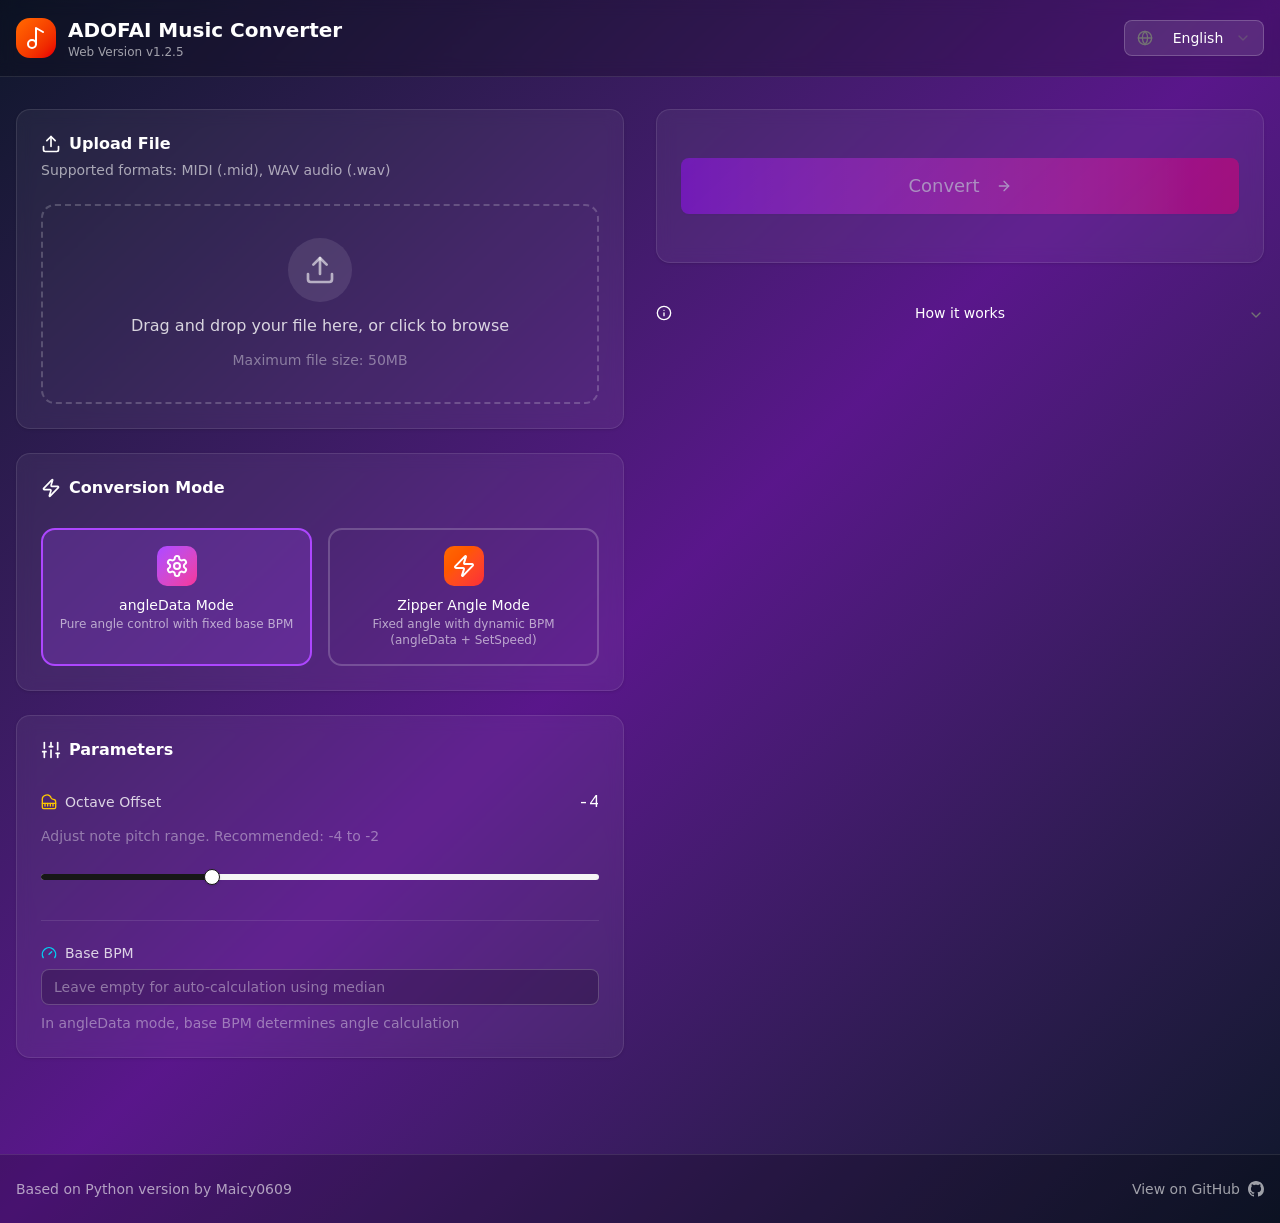
==== commit 6358946d: "feat: 更新 ADOFAI Converter 到 v1.2.5 优化下载文件名格式: - MIDI angle: 音乐名_八度偏移_angle.adofai - MIDI zipper: 音乐名" ====
--- a/ADOFAI_Converter/index.html
+++ b/ADOFAI_Converter/index.html
@@ -1 +1 @@
-<!DOCTYPE html><html lang="en"><head><meta charSet="utf-8"/><meta name="viewport" content="width=device-width, initial-scale=1"/><link rel="preload" href="/ADOFAI_Converter/_next/static/media/797e433ab948586e-s.p.0.q-h669a_dqa.woff2" as="font" crossorigin="" type="font/woff2"/><link rel="preload" href="/ADOFAI_Converter/_next/static/media/caa3a2e1cccd8315-s.p.16t1db8_9y2o~.woff2" as="font" crossorigin="" type="font/woff2"/><link rel="stylesheet" href="/ADOFAI_Converter/_next/static/chunks/0neevhl_o1ozu.css" data-precedence="next"/><link rel="stylesheet" href="/ADOFAI_Converter/_next/static/chunks/01aj66f51~0q5.css" data-precedence="next"/><link rel="preload" as="script" fetchPriority="low" href="/ADOFAI_Converter/_next/static/chunks/0k~u_jyibvj9b.js"/><script src="/ADOFAI_Converter/_next/static/chunks/0rjaogdc~uob_.js" async=""></script><script src="/ADOFAI_Converter/_next/static/chunks/14-_y.rss1wul.js" async=""></script><script src="/ADOFAI_Converter/_next/static/chunks/turbopack-0cb8vxisq6ona.js" async=""></script><script src="/ADOFAI_Converter/_next/static/chunks/0kbr54uur5bfy.js" async=""></script><script src="/ADOFAI_Converter/_next/static/chunks/0mc.xzdwkp~zy.js" async=""></script><script src="/ADOFAI_Converter/_next/static/chunks/0vwtsg~g13xdc.js" async=""></script><script src="/ADOFAI_Converter/_next/static/chunks/0-tewtwd1skl8.js" async=""></script><meta name="next-size-adjust" content=""/><title>ADOFAI Music Converter - MIDI/Audio to Level File</title><meta name="description" content="Convert MIDI files or WAV audio to A Dance of Fire and Ice (ADOFAI) level files. Support for angleData and Zipper modes."/><meta name="author" content="Based on Luxus io&#x27;s Python version"/><meta name="keywords" content="ADOFAI,MIDI,Audio,Converter,A Dance of Fire and Ice,Level Editor"/><meta property="og:title" content="ADOFAI Music Converter"/><meta property="og:description" content="Convert MIDI or Audio to ADOFAI Level Files"/><meta property="og:type" content="website"/><meta name="twitter:card" content="summary"/><meta name="twitter:title" content="ADOFAI Music Converter"/><meta name="twitter:description" content="Convert MIDI or Audio to ADOFAI Level Files"/><link rel="icon" href="/logo.svg"/><script src="/ADOFAI_Converter/_next/static/chunks/03~yq9q893hmn.js" noModule=""></script></head><body class="geist_a71539c9-module__T19VSG__variable geist_mono_8d43a2aa-module__8Li5zG__variable antialiased"><div hidden=""><!--$--><!--/$--></div><div class="min-h-screen bg-gradient-to-br from-slate-900 via-purple-900 to-slate-900"><header class="border-b border-white/10 bg-black/20 backdrop-blur-sm"><div class="container mx-auto px-4 py-4 flex items-center justify-between"><div class="flex items-center gap-3"><div class="p-2 bg-gradient-to-br from-orange-500 to-red-600 rounded-xl" style="transform:rotate(-10deg)"><svg xmlns="http://www.w3.org/2000/svg" width="24" height="24" viewBox="0 0 24 24" fill="none" stroke="currentColor" stroke-width="2" stroke-linecap="round" stroke-linejoin="round" class="lucide lucide-music2 lucide-music-2 w-6 h-6 text-white" aria-hidden="true"><circle cx="8" cy="18" r="4"></circle><path d="M12 18V2l7 4"></path></svg></div><div><h1 class="text-xl font-bold text-white">ADOFAI Music Converter</h1><p class="text-xs text-white/60">Web Version v1.2.4</p></div></div><div class="flex items-center gap-2"><button type="button" role="combobox" aria-controls="radix-_R_15brb_" aria-expanded="false" aria-autocomplete="none" dir="ltr" data-state="closed" data-slot="select-trigger" data-size="default" class="data-[placeholder]:text-muted-foreground [&amp;_svg:not([class*=&#x27;text-&#x27;])]:text-muted-foreground focus-visible:border-ring focus-visible:ring-ring/50 aria-invalid:ring-destructive/20 dark:aria-invalid:ring-destructive/40 aria-invalid:border-destructive dark:bg-input/30 dark:hover:bg-input/50 flex items-center justify-between gap-2 rounded-md border px-3 py-2 text-sm whitespace-nowrap shadow-xs transition-[color,box-shadow] outline-none focus-visible:ring-[3px] disabled:cursor-not-allowed disabled:opacity-50 data-[size=default]:h-9 data-[size=sm]:h-8 *:data-[slot=select-value]:line-clamp-1 *:data-[slot=select-value]:flex *:data-[slot=select-value]:items-center *:data-[slot=select-value]:gap-2 [&amp;_svg]:pointer-events-none [&amp;_svg]:shrink-0 [&amp;_svg:not([class*=&#x27;size-&#x27;])]:size-4 w-[140px] bg-white/10 border-white/20 text-white"><svg xmlns="http://www.w3.org/2000/svg" width="24" height="24" viewBox="0 0 24 24" fill="none" stroke="currentColor" stroke-width="2" stroke-linecap="round" stroke-linejoin="round" class="lucide lucide-globe w-4 h-4 mr-2" aria-hidden="true"><circle cx="12" cy="12" r="10"></circle><path d="M12 2a14.5 14.5 0 0 0 0 20 14.5 14.5 0 0 0 0-20"></path><path d="M2 12h20"></path></svg><span data-slot="select-value" style="pointer-events:none"></span><svg xmlns="http://www.w3.org/2000/svg" width="24" height="24" viewBox="0 0 24 24" fill="none" stroke="currentColor" stroke-width="2" stroke-linecap="round" stroke-linejoin="round" class="lucide lucide-chevron-down size-4 opacity-50" aria-hidden="true"><path d="m6 9 6 6 6-6"></path></svg></button><select aria-hidden="true" tabindex="-1" style="position:absolute;border:0;width:1px;height:1px;padding:0;margin:-1px;overflow:hidden;clip:rect(0, 0, 0, 0);white-space:nowrap;word-wrap:normal"></select></div></div></header><main class="container mx-auto px-4 py-8"><div class="grid lg:grid-cols-2 gap-8"><div class="space-y-6"><div style="opacity:0;transform:translateY(20px)"><div data-slot="card" class="text-card-foreground flex flex-col gap-6 rounded-xl border py-6 shadow-sm bg-white/5 border-white/10 backdrop-blur-sm"><div data-slot="card-header" class="@container/card-header grid auto-rows-min grid-rows-[auto_auto] items-start gap-1.5 px-6 has-data-[slot=card-action]:grid-cols-[1fr_auto] [.border-b]:pb-6"><div data-slot="card-title" class="leading-none font-semibold text-white flex items-center gap-2"><svg xmlns="http://www.w3.org/2000/svg" width="24" height="24" viewBox="0 0 24 24" fill="none" stroke="currentColor" stroke-width="2" stroke-linecap="round" stroke-linejoin="round" class="lucide lucide-upload w-5 h-5" aria-hidden="true"><path d="M12 3v12"></path><path d="m17 8-5-5-5 5"></path><path d="M21 15v4a2 2 0 0 1-2 2H5a2 2 0 0 1-2-2v-4"></path></svg>Upload File</div><div data-slot="card-description" class="text-sm text-white/60">Supported formats: MIDI (.mid), WAV audio (.wav)</div></div><div data-slot="card-content" class="px-6"><div class="relative border-2 border-dashed rounded-xl p-8 text-center cursor-pointer transition-all duration-300 border-white/20 hover:border-white/40 hover:bg-white/5" tabindex="0"><input type="file" class="hidden"/><div class="flex flex-col items-center gap-3" style="opacity:0"><div class="p-4 bg-white/10 rounded-full"><svg xmlns="http://www.w3.org/2000/svg" width="24" height="24" viewBox="0 0 24 24" fill="none" stroke="currentColor" stroke-width="2" stroke-linecap="round" stroke-linejoin="round" class="lucide lucide-upload w-8 h-8 text-white/60" aria-hidden="true"><path d="M12 3v12"></path><path d="m17 8-5-5-5 5"></path><path d="M21 15v4a2 2 0 0 1-2 2H5a2 2 0 0 1-2-2v-4"></path></svg></div><p class="text-white/80">Drag and drop your file here, or click to browse</p><p class="text-white/40 text-sm">Maximum file size: 50MB</p></div></div></div></div></div><div style="opacity:0;transform:translateY(20px)"><div data-slot="card" class="text-card-foreground flex flex-col gap-6 rounded-xl border py-6 shadow-sm bg-white/5 border-white/10 backdrop-blur-sm"><div data-slot="card-header" class="@container/card-header grid auto-rows-min grid-rows-[auto_auto] items-start gap-1.5 px-6 has-data-[slot=card-action]:grid-cols-[1fr_auto] [.border-b]:pb-6"><div data-slot="card-title" class="leading-none font-semibold text-white flex items-center gap-2"><svg xmlns="http://www.w3.org/2000/svg" width="24" height="24" viewBox="0 0 24 24" fill="none" stroke="currentColor" stroke-width="2" stroke-linecap="round" stroke-linejoin="round" class="lucide lucide-zap w-5 h-5" aria-hidden="true"><path d="M4 14a1 1 0 0 1-.78-1.63l9.9-10.2a.5.5 0 0 1 .86.46l-1.92 6.02A1 1 0 0 0 13 10h7a1 1 0 0 1 .78 1.63l-9.9 10.2a.5.5 0 0 1-.86-.46l1.92-6.02A1 1 0 0 0 11 14z"></path></svg>Conversion Mode</div></div><div data-slot="card-content" class="px-6"><div role="radiogroup" aria-required="false" dir="ltr" data-slot="radio-group" class="grid gap-4 grid-cols-2" tabindex="-1" style="outline:none"><label data-slot="label" class="text-sm leading-none font-medium select-none group-data-[disabled=true]:pointer-events-none group-data-[disabled=true]:opacity-50 peer-disabled:cursor-not-allowed peer-disabled:opacity-50 flex flex-col items-center gap-3 p-4 rounded-xl border-2 cursor-pointer transition-all border-purple-500 bg-purple-500/20" for="angle"><button type="button" role="radio" aria-checked="true" data-state="checked" value="angle" data-slot="radio-group-item" class="border-input text-primary focus-visible:border-ring focus-visible:ring-ring/50 aria-invalid:ring-destructive/20 dark:aria-invalid:ring-destructive/40 aria-invalid:border-destructive dark:bg-input/30 aspect-square size-4 shrink-0 rounded-full border shadow-xs transition-[color,box-shadow] outline-none focus-visible:ring-[3px] disabled:cursor-not-allowed disabled:opacity-50 sr-only" id="angle" tabindex="-1" data-radix-collection-item=""><span data-state="checked" data-slot="radio-group-indicator" class="relative flex items-center justify-center"><svg xmlns="http://www.w3.org/2000/svg" width="24" height="24" viewBox="0 0 24 24" fill="none" stroke="currentColor" stroke-width="2" stroke-linecap="round" stroke-linejoin="round" class="lucide lucide-circle fill-primary absolute top-1/2 left-1/2 size-2 -translate-x-1/2 -translate-y-1/2" aria-hidden="true"><circle cx="12" cy="12" r="10"></circle></svg></span></button><input type="radio" aria-hidden="true" style="transform:translateX(-100%);position:absolute;pointer-events:none;opacity:0;margin:0" tabindex="-1" checked="" value="angle"/><div class="p-2 bg-gradient-to-br from-purple-500 to-pink-500 rounded-lg"><svg xmlns="http://www.w3.org/2000/svg" width="24" height="24" viewBox="0 0 24 24" fill="none" stroke="currentColor" stroke-width="2" stroke-linecap="round" stroke-linejoin="round" class="lucide lucide-settings w-6 h-6 text-white" aria-hidden="true"><path d="M12.22 2h-.44a2 2 0 0 0-2 2v.18a2 2 0 0 1-1 1.73l-.43.25a2 2 0 0 1-2 0l-.15-.08a2 2 0 0 0-2.73.73l-.22.38a2 2 0 0 0 .73 2.73l.15.1a2 2 0 0 1 1 1.72v.51a2 2 0 0 1-1 1.74l-.15.09a2 2 0 0 0-.73 2.73l.22.38a2 2 0 0 0 2.73.73l.15-.08a2 2 0 0 1 2 0l.43.25a2 2 0 0 1 1 1.73V20a2 2 0 0 0 2 2h.44a2 2 0 0 0 2-2v-.18a2 2 0 0 1 1-1.73l.43-.25a2 2 0 0 1 2 0l.15.08a2 2 0 0 0 2.73-.73l.22-.39a2 2 0 0 0-.73-2.73l-.15-.08a2 2 0 0 1-1-1.74v-.5a2 2 0 0 1 1-1.74l.15-.09a2 2 0 0 0 .73-2.73l-.22-.38a2 2 0 0 0-2.73-.73l-.15.08a2 2 0 0 1-2 0l-.43-.25a2 2 0 0 1-1-1.73V4a2 2 0 0 0-2-2z"></path><circle cx="12" cy="12" r="3"></circle></svg></div><div class="text-center"><p class="text-white font-medium">angleData Mode</p><p class="text-white/60 text-xs mt-1">Pure angle control with fixed base BPM</p></div></label><label data-slot="label" class="text-sm leading-none font-medium select-none group-data-[disabled=true]:pointer-events-none group-data-[disabled=true]:opacity-50 peer-disabled:cursor-not-allowed peer-disabled:opacity-50 flex flex-col items-center gap-3 p-4 rounded-xl border-2 cursor-pointer transition-all border-white/20 hover:border-white/40" for="zipper"><button type="button" role="radio" aria-checked="false" data-state="unchecked" value="zipper" data-slot="radio-group-item" class="border-input text-primary focus-visible:border-ring focus-visible:ring-ring/50 aria-invalid:ring-destructive/20 dark:aria-invalid:ring-destructive/40 aria-invalid:border-destructive dark:bg-input/30 aspect-square size-4 shrink-0 rounded-full border shadow-xs transition-[color,box-shadow] outline-none focus-visible:ring-[3px] disabled:cursor-not-allowed disabled:opacity-50 sr-only" id="zipper" tabindex="-1" data-radix-collection-item=""></button><input type="radio" aria-hidden="true" style="transform:translateX(-100%);position:absolute;pointer-events:none;opacity:0;margin:0" tabindex="-1" value="zipper"/><div class="p-2 bg-gradient-to-br from-orange-500 to-red-500 rounded-lg"><svg xmlns="http://www.w3.org/2000/svg" width="24" height="24" viewBox="0 0 24 24" fill="none" stroke="currentColor" stroke-width="2" stroke-linecap="round" stroke-linejoin="round" class="lucide lucide-zap w-6 h-6 text-white" aria-hidden="true"><path d="M4 14a1 1 0 0 1-.78-1.63l9.9-10.2a.5.5 0 0 1 .86.46l-1.92 6.02A1 1 0 0 0 13 10h7a1 1 0 0 1 .78 1.63l-9.9 10.2a.5.5 0 0 1-.86-.46l1.92-6.02A1 1 0 0 0 11 14z"></path></svg></div><div class="text-center"><p class="text-white font-medium">Zipper Angle Mode</p><p class="text-white/60 text-xs mt-1">Fixed angle with dynamic BPM (angleData + SetSpeed)</p></div></label></div></div></div></div><div style="opacity:0;transform:translateY(20px)"><div data-slot="card" class="text-card-foreground flex flex-col gap-6 rounded-xl border py-6 shadow-sm bg-white/5 border-white/10 backdrop-blur-sm"><div data-slot="card-header" class="@container/card-header grid auto-rows-min grid-rows-[auto_auto] items-start gap-1.5 px-6 has-data-[slot=card-action]:grid-cols-[1fr_auto] [.border-b]:pb-6"><div data-slot="card-title" class="leading-none font-semibold text-white flex items-center gap-2"><svg xmlns="http://www.w3.org/2000/svg" width="24" height="24" viewBox="0 0 24 24" fill="none" stroke="currentColor" stroke-width="2" stroke-linecap="round" stroke-linejoin="round" class="lucide lucide-sliders-vertical w-5 h-5" aria-hidden="true"><line x1="4" x2="4" y1="21" y2="14"></line><line x1="4" x2="4" y1="10" y2="3"></line><line x1="12" x2="12" y1="21" y2="12"></line><line x1="12" x2="12" y1="8" y2="3"></line><line x1="20" x2="20" y1="21" y2="16"></line><line x1="20" x2="20" y1="12" y2="3"></line><line x1="2" x2="6" y1="14" y2="14"></line><line x1="10" x2="14" y1="8" y2="8"></line><line x1="18" x2="22" y1="16" y2="16"></line></svg>Parameters</div></div><div data-slot="card-content" class="px-6 space-y-6"><div class="space-y-3"><div class="flex items-center justify-between"><label data-slot="label" class="text-sm leading-none font-medium select-none group-data-[disabled=true]:pointer-events-none group-data-[disabled=true]:opacity-50 peer-disabled:cursor-not-allowed peer-disabled:opacity-50 text-white/80 flex items-center gap-2"><svg xmlns="http://www.w3.org/2000/svg" width="24" height="24" viewBox="0 0 24 24" fill="none" stroke="currentColor" stroke-width="2" stroke-linecap="round" stroke-linejoin="round" class="lucide lucide-piano w-4 h-4 text-yellow-400" aria-hidden="true"><path d="M18.5 8c-1.4 0-2.6-.8-3.2-2A6.87 6.87 0 0 0 2 9v11a2 2 0 0 0 2 2h16a2 2 0 0 0 2-2v-8.5C22 9.6 20.4 8 18.5 8"></path><path d="M2 14h20"></path><path d="M6 14v4"></path><path d="M10 14v4"></path><path d="M14 14v4"></path><path d="M18 14v4"></path></svg>Octave Offset</label><span class="text-white font-mono">-4</span></div><p class="text-white/40 text-sm">Adjust note pitch range. Recommended: -4 to -2</p><span dir="ltr" data-orientation="horizontal" aria-disabled="false" data-slot="slider" class="relative flex w-full touch-none items-center select-none data-[disabled]:opacity-50 data-[orientation=vertical]:h-full data-[orientation=vertical]:min-h-44 data-[orientation=vertical]:w-auto data-[orientation=vertical]:flex-col py-4" style="--radix-slider-thumb-transform:translateX(-50%)"><span data-orientation="horizontal" data-slot="slider-track" class="bg-muted relative grow overflow-hidden rounded-full data-[orientation=horizontal]:h-1.5 data-[orientation=horizontal]:w-full data-[orientation=vertical]:h-full data-[orientation=vertical]:w-1.5"><span data-orientation="horizontal" data-slot="slider-range" class="bg-primary absolute data-[orientation=horizontal]:h-full data-[orientation=vertical]:w-full" style="left:0%;right:70%"></span></span><span style="transform:var(--radix-slider-thumb-transform);position:absolute;left:calc(0% + 0px)"><span role="slider" aria-valuemin="-10" aria-valuemax="10" aria-orientation="horizontal" data-orientation="horizontal" tabindex="0" data-slot="slider-thumb" class="border-primary bg-background ring-ring/50 block size-4 shrink-0 rounded-full border shadow-sm transition-[color,box-shadow] hover:ring-4 focus-visible:ring-4 focus-visible:outline-hidden disabled:pointer-events-none disabled:opacity-50" style="display:none" data-radix-collection-item=""></span><input style="display:none"/></span></span></div><div data-orientation="horizontal" role="none" data-slot="separator" class="shrink-0 data-[orientation=horizontal]:h-px data-[orientation=horizontal]:w-full data-[orientation=vertical]:h-full data-[orientation=vertical]:w-px bg-white/10"></div><div class="space-y-2"><label data-slot="label" class="text-sm leading-none font-medium select-none group-data-[disabled=true]:pointer-events-none group-data-[disabled=true]:opacity-50 peer-disabled:cursor-not-allowed peer-disabled:opacity-50 text-white/80 flex items-center gap-2"><svg xmlns="http://www.w3.org/2000/svg" width="24" height="24" viewBox="0 0 24 24" fill="none" stroke="currentColor" stroke-width="2" stroke-linecap="round" stroke-linejoin="round" class="lucide lucide-gauge w-4 h-4 text-cyan-400" aria-hidden="true"><path d="m12 14 4-4"></path><path d="M3.34 19a10 10 0 1 1 17.32 0"></path></svg>Base BPM</label><input type="number" data-slot="input" class="file:text-foreground selection:bg-primary selection:text-primary-foreground dark:bg-input/30 flex h-9 w-full min-w-0 rounded-md border px-3 py-1 text-base shadow-xs transition-[color,box-shadow] outline-none file:inline-flex file:h-7 file:border-0 file:bg-transparent file:text-sm file:font-medium disabled:pointer-events-none disabled:cursor-not-allowed disabled:opacity-50 md:text-sm focus-visible:border-ring focus-visible:ring-ring/50 focus-visible:ring-[3px] aria-invalid:ring-destructive/20 dark:aria-invalid:ring-destructive/40 aria-invalid:border-destructive bg-black/20 border-white/20 text-white placeholder:text-white/40" placeholder="Leave empty for auto-calculation using median" min="1" value=""/><p class="text-white/40 text-sm">In angleData mode, base BPM determines angle calculation</p></div></div></div></div></div><div class="space-y-6"><div style="opacity:0;transform:translateY(20px)"><div data-slot="card" class="text-card-foreground flex flex-col gap-6 rounded-xl border py-6 shadow-sm bg-white/5 border-white/10 backdrop-blur-sm"><div data-slot="card-content" class="p-6"><div class="flex gap-3"><button data-slot="button" class="inline-flex items-center justify-center gap-2 whitespace-nowrap font-medium transition-all disabled:pointer-events-none disabled:opacity-50 [&amp;_svg]:pointer-events-none [&amp;_svg:not([class*=&#x27;size-&#x27;])]:size-4 [&amp;_svg]:shrink-0 outline-none focus-visible:border-ring focus-visible:ring-ring/50 focus-visible:ring-[3px] aria-invalid:ring-destructive/20 dark:aria-invalid:ring-destructive/40 aria-invalid:border-destructive text-primary-foreground shadow-xs hover:bg-primary/90 rounded-md px-6 has-[&gt;svg]:px-4 flex-1 h-14 text-lg bg-gradient-to-r from-purple-600 to-pink-600 hover:from-purple-500 hover:to-pink-500" disabled="">Convert<svg xmlns="http://www.w3.org/2000/svg" width="24" height="24" viewBox="0 0 24 24" fill="none" stroke="currentColor" stroke-width="2" stroke-linecap="round" stroke-linejoin="round" class="lucide lucide-arrow-right w-5 h-5 ml-2" aria-hidden="true"><path d="M5 12h14"></path><path d="m12 5 7 7-7 7"></path></svg></button></div></div></div></div><div style="opacity:0;transform:translateY(20px)"><div data-slot="accordion" class="w-full" data-orientation="vertical"><div data-state="closed" data-orientation="vertical" data-slot="accordion-item" class="border-b last:border-b-0 border-white/10"><h3 data-orientation="vertical" data-state="closed" class="flex"><button type="button" aria-controls="radix-_R_399brb_" aria-expanded="false" data-state="closed" data-orientation="vertical" id="radix-_R_199brb_" data-slot="accordion-trigger" class="focus-visible:border-ring focus-visible:ring-ring/50 flex-1 justify-between rounded-md py-4 text-left text-sm font-medium transition-all outline-none hover:underline focus-visible:ring-[3px] disabled:pointer-events-none disabled:opacity-50 [&amp;[data-state=open]&gt;svg]:rotate-180 text-white hover:text-white/80 flex items-center gap-2" data-radix-collection-item=""><svg xmlns="http://www.w3.org/2000/svg" width="24" height="24" viewBox="0 0 24 24" fill="none" stroke="currentColor" stroke-width="2" stroke-linecap="round" stroke-linejoin="round" class="lucide lucide-info w-4 h-4" aria-hidden="true"><circle cx="12" cy="12" r="10"></circle><path d="M12 16v-4"></path><path d="M12 8h.01"></path></svg>How it works<svg xmlns="http://www.w3.org/2000/svg" width="24" height="24" viewBox="0 0 24 24" fill="none" stroke="currentColor" stroke-width="2" stroke-linecap="round" stroke-linejoin="round" class="lucide lucide-chevron-down text-muted-foreground pointer-events-none size-4 shrink-0 translate-y-0.5 transition-transform duration-200" aria-hidden="true"><path d="m6 9 6 6 6-6"></path></svg></button></h3><div data-state="closed" id="radix-_R_399brb_" hidden="" role="region" aria-labelledby="radix-_R_199brb_" data-orientation="vertical" data-slot="accordion-content" class="data-[state=closed]:animate-accordion-up data-[state=open]:animate-accordion-down overflow-hidden text-sm" style="--radix-accordion-content-height:var(--radix-collapsible-content-height);--radix-accordion-content-width:var(--radix-collapsible-content-width)"></div></div></div></div></div></div></main><footer class="border-t border-white/10 bg-black/20 mt-16"><div class="container mx-auto px-4 py-6 flex items-center justify-between text-white/60 text-sm"><p>Based on Python version by Maicy0609</p><a href="https://github.com/Maicy0609/ADOFAI_Music_Converter/" target="_blank" rel="noopener noreferrer" class="flex items-center gap-2 hover:text-white transition-colors">View on GitHub<svg class="w-4 h-4" fill="currentColor" viewBox="0 0 24 24"><path d="M12 0C5.37 0 0 5.37 0 12c0 5.31 3.435 9.795 8.205 11.385.6.105.825-.255.825-.57 0-.285-.015-1.23-.015-2.235-3.015.555-3.795-.735-4.035-1.41-.135-.345-.72-1.41-1.23-1.695-.42-.225-1.02-.78-.015-.795.945-.015 1.62.87 1.845 1.23 1.08 1.815 2.805 1.305 3.495.99.105-.78.42-1.305.765-1.605-2.67-.3-5.46-1.335-5.46-5.925 0-1.305.465-2.385 1.23-3.225-.12-.3-.54-1.53.12-3.18 0 0 1.005-.315 3.3 1.23.96-.27 1.98-.405 3-.405s2.04.135 3 .405c2.295-1.56 3.3-1.23 3.3-1.23.66 1.65.24 2.88.12 3.18.765.84 1.23 1.905 1.23 3.225 0 4.605-2.805 5.625-5.475 5.925.435.375.81 1.095.81 2.22 0 1.605-.015 2.895-.015 3.3 0 .315.225.69.825.57A12.02 12.02 0 0024 12c0-6.63-5.37-12-12-12z"></path></svg></a></div></footer></div><!--$--><!--/$--><div role="region" aria-label="Notifications (F8)" tabindex="-1" style="pointer-events:none"><ol tabindex="-1" class="fixed top-0 z-[100] flex max-h-screen w-full flex-col-reverse p-4 sm:bottom-0 sm:right-0 sm:top-auto sm:flex-col md:max-w-[420px]"></ol></div><script src="/ADOFAI_Converter/_next/static/chunks/0k~u_jyibvj9b.js" id="_R_" async=""></script><script>(self.__next_f=self.__next_f||[]).push([0])</script><script>self.__next_f.push([1,"1:\"$Sreact.fragment\"\n2:I[81513,[\"/ADOFAI_Converter/_next/static/chunks/0kbr54uur5bfy.js\",\"/ADOFAI_Converter/_next/static/chunks/0mc.xzdwkp~zy.js\",\"/ADOFAI_Converter/_next/static/chunks/0vwtsg~g13xdc.js\"],\"I18nProvider\"]\n3:I[39756,[\"/ADOFAI_Converter/_next/static/chunks/0kbr54uur5bfy.js\",\"/ADOFAI_Converter/_next/static/chunks/0mc.xzdwkp~zy.js\",\"/ADOFAI_Converter/_next/static/chunks/0vwtsg~g13xdc.js\"],\"default\"]\n4:I[37457,[\"/ADOFAI_Converter/_next/static/chunks/0kbr54uur5bfy.js\",\"/ADOFAI_Converter/_next/static/chunks/0mc.xzdwkp~zy.js\",\"/ADOFAI_Converter/_next/static/chunks/0vwtsg~g13xdc.js\"],\"default\"]\n5:I[77855,[\"/ADOFAI_Converter/_next/static/chunks/0kbr54uur5bfy.js\",\"/ADOFAI_Converter/_next/static/chunks/0mc.xzdwkp~zy.js\",\"/ADOFAI_Converter/_next/static/chunks/0vwtsg~g13xdc.js\"],\"Toaster\"]\n6:I[47257,[\"/ADOFAI_Converter/_next/static/chunks/0kbr54uur5bfy.js\",\"/ADOFAI_Converter/_next/static/chunks/0mc.xzdwkp~zy.js\",\"/ADOFAI_Converter/_next/static/chunks/0vwtsg~g13xdc.js\"],\"ClientPageRoot\"]\n7:I[52683,[\"/ADOFAI_Converter/_next/static/chunks/0kbr54uur5bfy.js\",\"/ADOFAI_Converter/_next/static/chunks/0mc.xzdwkp~zy.js\",\"/ADOFAI_Converter/_next/static/chunks/0vwtsg~g13xdc.js\",\"/ADOFAI_Converter/_next/static/chunks/0-tewtwd1skl8.js\"],\"default\"]\na:I[97367,[\"/ADOFAI_Converter/_next/static/chunks/0kbr54uur5bfy.js\",\"/ADOFAI_Converter/_next/static/chunks/0mc.xzdwkp~zy.js\",\"/ADOFAI_Converter/_next/static/chunks/0vwtsg~g13xdc.js\"],\"OutletBoundary\"]\nb:\"$Sreact.suspense\"\nd:I[97367,[\"/ADOFAI_Converter/_next/static/chunks/0kbr54uur5bfy.js\",\"/ADOFAI_Converter/_next/static/chunks/0mc.xzdwkp~zy.js\",\"/ADOFAI_Converter/_next/static/chunks/0vwtsg~g13xdc.js\"],\"ViewportBoundary\"]\nf:I[97367,[\"/ADOFAI_Converter/_next/static/chunks/0kbr54uur5bfy.js\",\"/ADOFAI_Converter/_next/static/chunks/0mc.xzdwkp~zy.js\",\"/ADOFAI_Converter/_next/static/chunks/0vwtsg~g13xdc.js\"],\"MetadataBoundary\"]\n11:I[68027,[\"/ADOFAI_Converter/_next/static/chunks/0kbr54uur5bfy.js\",\"/ADOFAI_Converter/_next/static/chunks/0mc.xzdwkp~zy.js\",\"/ADOFAI_Converter/_next/static/chunks/0vwtsg~g13xdc.js\"],\"default\",1]\n:HL[\"/ADOFAI_Converter/_next/static/chunks/0neevhl_o1ozu.css\",\"style\"]\n:HL[\"/ADOFAI_Converter/_next/static/chunks/01aj66f51~0q5.css\",\"style\"]\n:HL[\"/ADOFAI_Converter/_next/static/media/797e433ab948586e-s.p.0.q-h669a_dqa.woff2\",\"font\",{\"crossOrigin\":\"\",\"type\":\"font/woff2\"}]\n:HL[\"/ADOFAI_Converter/_next/static/media/caa3a2e1cccd8315-s.p.16t1db8_9y2o~.woff2\",\"font\",{\"crossOrigin\":\"\",\"type\":\"font/woff2\"}]\n"])</script><script>self.__next_f.push([1,"0:{\"P\":null,\"c\":[\"\",\"\"],\"q\":\"\",\"i\":false,\"f\":[[[\"\",{\"children\":[\"__PAGE__\",{}]},\"$undefined\",\"$undefined\",16],[[\"$\",\"$1\",\"c\",{\"children\":[[[\"$\",\"link\",\"0\",{\"rel\":\"stylesheet\",\"href\":\"/ADOFAI_Converter/_next/static/chunks/0neevhl_o1ozu.css\",\"precedence\":\"next\",\"crossOrigin\":\"$undefined\",\"nonce\":\"$undefined\"}],[\"$\",\"link\",\"1\",{\"rel\":\"stylesheet\",\"href\":\"/ADOFAI_Converter/_next/static/chunks/01aj66f51~0q5.css\",\"precedence\":\"next\",\"crossOrigin\":\"$undefined\",\"nonce\":\"$undefined\"}],[\"$\",\"script\",\"script-0\",{\"src\":\"/ADOFAI_Converter/_next/static/chunks/0kbr54uur5bfy.js\",\"async\":true,\"nonce\":\"$undefined\"}],[\"$\",\"script\",\"script-1\",{\"src\":\"/ADOFAI_Converter/_next/static/chunks/0mc.xzdwkp~zy.js\",\"async\":true,\"nonce\":\"$undefined\"}],[\"$\",\"script\",\"script-2\",{\"src\":\"/ADOFAI_Converter/_next/static/chunks/0vwtsg~g13xdc.js\",\"async\":true,\"nonce\":\"$undefined\"}]],[\"$\",\"html\",null,{\"lang\":\"en\",\"suppressHydrationWarning\":true,\"children\":[\"$\",\"body\",null,{\"className\":\"geist_a71539c9-module__T19VSG__variable geist_mono_8d43a2aa-module__8Li5zG__variable antialiased\",\"children\":[[\"$\",\"$L2\",null,{\"children\":[\"$\",\"$L3\",null,{\"parallelRouterKey\":\"children\",\"error\":\"$undefined\",\"errorStyles\":\"$undefined\",\"errorScripts\":\"$undefined\",\"template\":[\"$\",\"$L4\",null,{}],\"templateStyles\":\"$undefined\",\"templateScripts\":\"$undefined\",\"notFound\":[[[\"$\",\"title\",null,{\"children\":\"404: This page could not be found.\"}],[\"$\",\"div\",null,{\"style\":{\"fontFamily\":\"system-ui,\\\"Segoe UI\\\",Roboto,Helvetica,Arial,sans-serif,\\\"Apple Color Emoji\\\",\\\"Segoe UI Emoji\\\"\",\"height\":\"100vh\",\"textAlign\":\"center\",\"display\":\"flex\",\"flexDirection\":\"column\",\"alignItems\":\"center\",\"justifyContent\":\"center\"},\"children\":[\"$\",\"div\",null,{\"children\":[[\"$\",\"style\",null,{\"dangerouslySetInnerHTML\":{\"__html\":\"body{color:#000;background:#fff;margin:0}.next-error-h1{border-right:1px solid rgba(0,0,0,.3)}@media (prefers-color-scheme:dark){body{color:#fff;background:#000}.next-error-h1{border-right:1px solid rgba(255,255,255,.3)}}\"}}],[\"$\",\"h1\",null,{\"className\":\"next-error-h1\",\"style\":{\"display\":\"inline-block\",\"margin\":\"0 20px 0 0\",\"padding\":\"0 23px 0 0\",\"fontSize\":24,\"fontWeight\":500,\"verticalAlign\":\"top\",\"lineHeight\":\"49px\"},\"children\":404}],[\"$\",\"div\",null,{\"style\":{\"display\":\"inline-block\"},\"children\":[\"$\",\"h2\",null,{\"style\":{\"fontSize\":14,\"fontWeight\":400,\"lineHeight\":\"49px\",\"margin\":0},\"children\":\"This page could not be found.\"}]}]]}]}]],[]],\"forbidden\":\"$undefined\",\"unauthorized\":\"$undefined\"}]}],[\"$\",\"$L5\",null,{}]]}]}]]}],{\"children\":[[\"$\",\"$1\",\"c\",{\"children\":[[\"$\",\"$L6\",null,{\"Component\":\"$7\",\"serverProvidedParams\":{\"searchParams\":{},\"params\":{},\"promises\":[\"$@8\",\"$@9\"]}}],[[\"$\",\"script\",\"script-0\",{\"src\":\"/ADOFAI_Converter/_next/static/chunks/0-tewtwd1skl8.js\",\"async\":true,\"nonce\":\"$undefined\"}]],[\"$\",\"$La\",null,{\"children\":[\"$\",\"$b\",null,{\"name\":\"Next.MetadataOutlet\",\"children\":\"$@c\"}]}]]}],{},null,false,null]},null,false,null],[\"$\",\"$1\",\"h\",{\"children\":[null,[\"$\",\"$Ld\",null,{\"children\":\"$Le\"}],[\"$\",\"div\",null,{\"hidden\":true,\"children\":[\"$\",\"$Lf\",null,{\"children\":[\"$\",\"$b\",null,{\"name\":\"Next.Metadata\",\"children\":\"$L10\"}]}]}],[\"$\",\"meta\",null,{\"name\":\"next-size-adjust\",\"content\":\"\"}]]}],false]],\"m\":\"$undefined\",\"G\":[\"$11\",[[\"$\",\"link\",\"0\",{\"rel\":\"stylesheet\",\"href\":\"/ADOFAI_Converter/_next/static/chunks/0neevhl_o1ozu.css\",\"precedence\":\"next\",\"crossOrigin\":\"$undefined\",\"nonce\":\"$undefined\"}],[\"$\",\"link\",\"1\",{\"rel\":\"stylesheet\",\"href\":\"/ADOFAI_Converter/_next/static/chunks/01aj66f51~0q5.css\",\"precedence\":\"next\",\"crossOrigin\":\"$undefined\",\"nonce\":\"$undefined\"}]]],\"S\":true,\"h\":null,\"s\":\"$undefined\",\"l\":\"$undefined\",\"p\":\"$undefined\",\"d\":\"$undefined\",\"b\":\"b1nMXGKwr-THYqYZGLGQi\"}\n"])</script><script>self.__next_f.push([1,"8:{}\n9:\"$0:f:0:1:1:children:0:props:children:0:props:serverProvidedParams:params\"\n"])</script><script>self.__next_f.push([1,"e:[[\"$\",\"meta\",\"0\",{\"charSet\":\"utf-8\"}],[\"$\",\"meta\",\"1\",{\"name\":\"viewport\",\"content\":\"width=device-width, initial-scale=1\"}]]\n"])</script><script>self.__next_f.push([1,"12:I[27201,[\"/ADOFAI_Converter/_next/static/chunks/0kbr54uur5bfy.js\",\"/ADOFAI_Converter/_next/static/chunks/0mc.xzdwkp~zy.js\",\"/ADOFAI_Converter/_next/static/chunks/0vwtsg~g13xdc.js\"],\"IconMark\"]\nc:null\n10:[[\"$\",\"title\",\"0\",{\"children\":\"ADOFAI Music Converter - MIDI/Audio to Level File\"}],[\"$\",\"meta\",\"1\",{\"name\":\"description\",\"content\":\"Convert MIDI files or WAV audio to A Dance of Fire and Ice (ADOFAI) level files. Support for angleData and Zipper modes.\"}],[\"$\",\"meta\",\"2\",{\"name\":\"author\",\"content\":\"Based on Luxus io's Python version\"}],[\"$\",\"meta\",\"3\",{\"name\":\"keywords\",\"content\":\"ADOFAI,MIDI,Audio,Converter,A Dance of Fire and Ice,Level Editor\"}],[\"$\",\"meta\",\"4\",{\"property\":\"og:title\",\"content\":\"ADOFAI Music Converter\"}],[\"$\",\"meta\",\"5\",{\"property\":\"og:description\",\"content\":\"Convert MIDI or Audio to ADOFAI Level Files\"}],[\"$\",\"meta\",\"6\",{\"property\":\"og:type\",\"content\":\"website\"}],[\"$\",\"meta\",\"7\",{\"name\":\"twitter:card\",\"content\":\"summary\"}],[\"$\",\"meta\",\"8\",{\"name\":\"twitter:title\",\"content\":\"ADOFAI Music Converter\"}],[\"$\",\"meta\",\"9\",{\"name\":\"twitter:description\",\"content\":\"Convert MIDI or Audio to ADOFAI Level Files\"}],[\"$\",\"link\",\"10\",{\"rel\":\"icon\",\"href\":\"/logo.svg\"}],[\"$\",\"$L12\",\"11\",{}]]\n"])</script></body></html>+<!DOCTYPE html><html lang="en"><head><meta charSet="utf-8"/><meta name="viewport" content="width=device-width, initial-scale=1"/><link rel="preload" href="/ADOFAI_Converter/_next/static/media/797e433ab948586e-s.p.0.q-h669a_dqa.woff2" as="font" crossorigin="" type="font/woff2"/><link rel="preload" href="/ADOFAI_Converter/_next/static/media/caa3a2e1cccd8315-s.p.16t1db8_9y2o~.woff2" as="font" crossorigin="" type="font/woff2"/><link rel="stylesheet" href="/ADOFAI_Converter/_next/static/chunks/0neevhl_o1ozu.css" data-precedence="next"/><link rel="stylesheet" href="/ADOFAI_Converter/_next/static/chunks/01aj66f51~0q5.css" data-precedence="next"/><link rel="preload" as="script" fetchPriority="low" href="/ADOFAI_Converter/_next/static/chunks/0k~u_jyibvj9b.js"/><script src="/ADOFAI_Converter/_next/static/chunks/0rjaogdc~uob_.js" async=""></script><script src="/ADOFAI_Converter/_next/static/chunks/14-_y.rss1wul.js" async=""></script><script src="/ADOFAI_Converter/_next/static/chunks/turbopack-0cb8vxisq6ona.js" async=""></script><script src="/ADOFAI_Converter/_next/static/chunks/0kbr54uur5bfy.js" async=""></script><script src="/ADOFAI_Converter/_next/static/chunks/0mc.xzdwkp~zy.js" async=""></script><script src="/ADOFAI_Converter/_next/static/chunks/06tx~o6hozydg.js" async=""></script><script src="/ADOFAI_Converter/_next/static/chunks/0mr49rk88i_.p.js" async=""></script><meta name="next-size-adjust" content=""/><title>ADOFAI Music Converter - MIDI/Audio to Level File</title><meta name="description" content="Convert MIDI files or WAV audio to A Dance of Fire and Ice (ADOFAI) level files. Support for angleData and Zipper modes."/><meta name="author" content="Based on Luxus io&#x27;s Python version"/><meta name="keywords" content="ADOFAI,MIDI,Audio,Converter,A Dance of Fire and Ice,Level Editor"/><meta property="og:title" content="ADOFAI Music Converter"/><meta property="og:description" content="Convert MIDI or Audio to ADOFAI Level Files"/><meta property="og:type" content="website"/><meta name="twitter:card" content="summary"/><meta name="twitter:title" content="ADOFAI Music Converter"/><meta name="twitter:description" content="Convert MIDI or Audio to ADOFAI Level Files"/><link rel="icon" href="/logo.svg"/><script src="/ADOFAI_Converter/_next/static/chunks/03~yq9q893hmn.js" noModule=""></script></head><body class="geist_a71539c9-module__T19VSG__variable geist_mono_8d43a2aa-module__8Li5zG__variable antialiased"><div hidden=""><!--$--><!--/$--></div><div class="min-h-screen bg-gradient-to-br from-slate-900 via-purple-900 to-slate-900"><header class="border-b border-white/10 bg-black/20 backdrop-blur-sm"><div class="container mx-auto px-4 py-4 flex items-center justify-between"><div class="flex items-center gap-3"><div class="p-2 bg-gradient-to-br from-orange-500 to-red-600 rounded-xl" style="transform:rotate(-10deg)"><svg xmlns="http://www.w3.org/2000/svg" width="24" height="24" viewBox="0 0 24 24" fill="none" stroke="currentColor" stroke-width="2" stroke-linecap="round" stroke-linejoin="round" class="lucide lucide-music2 lucide-music-2 w-6 h-6 text-white" aria-hidden="true"><circle cx="8" cy="18" r="4"></circle><path d="M12 18V2l7 4"></path></svg></div><div><h1 class="text-xl font-bold text-white">ADOFAI Music Converter</h1><p class="text-xs text-white/60">Web Version v1.2.5</p></div></div><div class="flex items-center gap-2"><button type="button" role="combobox" aria-controls="radix-_R_15brb_" aria-expanded="false" aria-autocomplete="none" dir="ltr" data-state="closed" data-slot="select-trigger" data-size="default" class="data-[placeholder]:text-muted-foreground [&amp;_svg:not([class*=&#x27;text-&#x27;])]:text-muted-foreground focus-visible:border-ring focus-visible:ring-ring/50 aria-invalid:ring-destructive/20 dark:aria-invalid:ring-destructive/40 aria-invalid:border-destructive dark:bg-input/30 dark:hover:bg-input/50 flex items-center justify-between gap-2 rounded-md border px-3 py-2 text-sm whitespace-nowrap shadow-xs transition-[color,box-shadow] outline-none focus-visible:ring-[3px] disabled:cursor-not-allowed disabled:opacity-50 data-[size=default]:h-9 data-[size=sm]:h-8 *:data-[slot=select-value]:line-clamp-1 *:data-[slot=select-value]:flex *:data-[slot=select-value]:items-center *:data-[slot=select-value]:gap-2 [&amp;_svg]:pointer-events-none [&amp;_svg]:shrink-0 [&amp;_svg:not([class*=&#x27;size-&#x27;])]:size-4 w-[140px] bg-white/10 border-white/20 text-white"><svg xmlns="http://www.w3.org/2000/svg" width="24" height="24" viewBox="0 0 24 24" fill="none" stroke="currentColor" stroke-width="2" stroke-linecap="round" stroke-linejoin="round" class="lucide lucide-globe w-4 h-4 mr-2" aria-hidden="true"><circle cx="12" cy="12" r="10"></circle><path d="M12 2a14.5 14.5 0 0 0 0 20 14.5 14.5 0 0 0 0-20"></path><path d="M2 12h20"></path></svg><span data-slot="select-value" style="pointer-events:none"></span><svg xmlns="http://www.w3.org/2000/svg" width="24" height="24" viewBox="0 0 24 24" fill="none" stroke="currentColor" stroke-width="2" stroke-linecap="round" stroke-linejoin="round" class="lucide lucide-chevron-down size-4 opacity-50" aria-hidden="true"><path d="m6 9 6 6 6-6"></path></svg></button><select aria-hidden="true" tabindex="-1" style="position:absolute;border:0;width:1px;height:1px;padding:0;margin:-1px;overflow:hidden;clip:rect(0, 0, 0, 0);white-space:nowrap;word-wrap:normal"></select></div></div></header><main class="container mx-auto px-4 py-8"><div class="grid lg:grid-cols-2 gap-8"><div class="space-y-6"><div style="opacity:0;transform:translateY(20px)"><div data-slot="card" class="text-card-foreground flex flex-col gap-6 rounded-xl border py-6 shadow-sm bg-white/5 border-white/10 backdrop-blur-sm"><div data-slot="card-header" class="@container/card-header grid auto-rows-min grid-rows-[auto_auto] items-start gap-1.5 px-6 has-data-[slot=card-action]:grid-cols-[1fr_auto] [.border-b]:pb-6"><div data-slot="card-title" class="leading-none font-semibold text-white flex items-center gap-2"><svg xmlns="http://www.w3.org/2000/svg" width="24" height="24" viewBox="0 0 24 24" fill="none" stroke="currentColor" stroke-width="2" stroke-linecap="round" stroke-linejoin="round" class="lucide lucide-upload w-5 h-5" aria-hidden="true"><path d="M12 3v12"></path><path d="m17 8-5-5-5 5"></path><path d="M21 15v4a2 2 0 0 1-2 2H5a2 2 0 0 1-2-2v-4"></path></svg>Upload File</div><div data-slot="card-description" class="text-sm text-white/60">Supported formats: MIDI (.mid), WAV audio (.wav)</div></div><div data-slot="card-content" class="px-6"><div class="relative border-2 border-dashed rounded-xl p-8 text-center cursor-pointer transition-all duration-300 border-white/20 hover:border-white/40 hover:bg-white/5" tabindex="0"><input type="file" class="hidden"/><div class="flex flex-col items-center gap-3" style="opacity:0"><div class="p-4 bg-white/10 rounded-full"><svg xmlns="http://www.w3.org/2000/svg" width="24" height="24" viewBox="0 0 24 24" fill="none" stroke="currentColor" stroke-width="2" stroke-linecap="round" stroke-linejoin="round" class="lucide lucide-upload w-8 h-8 text-white/60" aria-hidden="true"><path d="M12 3v12"></path><path d="m17 8-5-5-5 5"></path><path d="M21 15v4a2 2 0 0 1-2 2H5a2 2 0 0 1-2-2v-4"></path></svg></div><p class="text-white/80">Drag and drop your file here, or click to browse</p><p class="text-white/40 text-sm">Maximum file size: 50MB</p></div></div></div></div></div><div style="opacity:0;transform:translateY(20px)"><div data-slot="card" class="text-card-foreground flex flex-col gap-6 rounded-xl border py-6 shadow-sm bg-white/5 border-white/10 backdrop-blur-sm"><div data-slot="card-header" class="@container/card-header grid auto-rows-min grid-rows-[auto_auto] items-start gap-1.5 px-6 has-data-[slot=card-action]:grid-cols-[1fr_auto] [.border-b]:pb-6"><div data-slot="card-title" class="leading-none font-semibold text-white flex items-center gap-2"><svg xmlns="http://www.w3.org/2000/svg" width="24" height="24" viewBox="0 0 24 24" fill="none" stroke="currentColor" stroke-width="2" stroke-linecap="round" stroke-linejoin="round" class="lucide lucide-zap w-5 h-5" aria-hidden="true"><path d="M4 14a1 1 0 0 1-.78-1.63l9.9-10.2a.5.5 0 0 1 .86.46l-1.92 6.02A1 1 0 0 0 13 10h7a1 1 0 0 1 .78 1.63l-9.9 10.2a.5.5 0 0 1-.86-.46l1.92-6.02A1 1 0 0 0 11 14z"></path></svg>Conversion Mode</div></div><div data-slot="card-content" class="px-6"><div role="radiogroup" aria-required="false" dir="ltr" data-slot="radio-group" class="grid gap-4 grid-cols-2" tabindex="-1" style="outline:none"><label data-slot="label" class="text-sm leading-none font-medium select-none group-data-[disabled=true]:pointer-events-none group-data-[disabled=true]:opacity-50 peer-disabled:cursor-not-allowed peer-disabled:opacity-50 flex flex-col items-center gap-3 p-4 rounded-xl border-2 cursor-pointer transition-all border-purple-500 bg-purple-500/20" for="angle"><button type="button" role="radio" aria-checked="true" data-state="checked" value="angle" data-slot="radio-group-item" class="border-input text-primary focus-visible:border-ring focus-visible:ring-ring/50 aria-invalid:ring-destructive/20 dark:aria-invalid:ring-destructive/40 aria-invalid:border-destructive dark:bg-input/30 aspect-square size-4 shrink-0 rounded-full border shadow-xs transition-[color,box-shadow] outline-none focus-visible:ring-[3px] disabled:cursor-not-allowed disabled:opacity-50 sr-only" id="angle" tabindex="-1" data-radix-collection-item=""><span data-state="checked" data-slot="radio-group-indicator" class="relative flex items-center justify-center"><svg xmlns="http://www.w3.org/2000/svg" width="24" height="24" viewBox="0 0 24 24" fill="none" stroke="currentColor" stroke-width="2" stroke-linecap="round" stroke-linejoin="round" class="lucide lucide-circle fill-primary absolute top-1/2 left-1/2 size-2 -translate-x-1/2 -translate-y-1/2" aria-hidden="true"><circle cx="12" cy="12" r="10"></circle></svg></span></button><input type="radio" aria-hidden="true" style="transform:translateX(-100%);position:absolute;pointer-events:none;opacity:0;margin:0" tabindex="-1" checked="" value="angle"/><div class="p-2 bg-gradient-to-br from-purple-500 to-pink-500 rounded-lg"><svg xmlns="http://www.w3.org/2000/svg" width="24" height="24" viewBox="0 0 24 24" fill="none" stroke="currentColor" stroke-width="2" stroke-linecap="round" stroke-linejoin="round" class="lucide lucide-settings w-6 h-6 text-white" aria-hidden="true"><path d="M12.22 2h-.44a2 2 0 0 0-2 2v.18a2 2 0 0 1-1 1.73l-.43.25a2 2 0 0 1-2 0l-.15-.08a2 2 0 0 0-2.73.73l-.22.38a2 2 0 0 0 .73 2.73l.15.1a2 2 0 0 1 1 1.72v.51a2 2 0 0 1-1 1.74l-.15.09a2 2 0 0 0-.73 2.73l.22.38a2 2 0 0 0 2.73.73l.15-.08a2 2 0 0 1 2 0l.43.25a2 2 0 0 1 1 1.73V20a2 2 0 0 0 2 2h.44a2 2 0 0 0 2-2v-.18a2 2 0 0 1 1-1.73l.43-.25a2 2 0 0 1 2 0l.15.08a2 2 0 0 0 2.73-.73l.22-.39a2 2 0 0 0-.73-2.73l-.15-.08a2 2 0 0 1-1-1.74v-.5a2 2 0 0 1 1-1.74l.15-.09a2 2 0 0 0 .73-2.73l-.22-.38a2 2 0 0 0-2.73-.73l-.15.08a2 2 0 0 1-2 0l-.43-.25a2 2 0 0 1-1-1.73V4a2 2 0 0 0-2-2z"></path><circle cx="12" cy="12" r="3"></circle></svg></div><div class="text-center"><p class="text-white font-medium">angleData Mode</p><p class="text-white/60 text-xs mt-1">Pure angle control with fixed base BPM</p></div></label><label data-slot="label" class="text-sm leading-none font-medium select-none group-data-[disabled=true]:pointer-events-none group-data-[disabled=true]:opacity-50 peer-disabled:cursor-not-allowed peer-disabled:opacity-50 flex flex-col items-center gap-3 p-4 rounded-xl border-2 cursor-pointer transition-all border-white/20 hover:border-white/40" for="zipper"><button type="button" role="radio" aria-checked="false" data-state="unchecked" value="zipper" data-slot="radio-group-item" class="border-input text-primary focus-visible:border-ring focus-visible:ring-ring/50 aria-invalid:ring-destructive/20 dark:aria-invalid:ring-destructive/40 aria-invalid:border-destructive dark:bg-input/30 aspect-square size-4 shrink-0 rounded-full border shadow-xs transition-[color,box-shadow] outline-none focus-visible:ring-[3px] disabled:cursor-not-allowed disabled:opacity-50 sr-only" id="zipper" tabindex="-1" data-radix-collection-item=""></button><input type="radio" aria-hidden="true" style="transform:translateX(-100%);position:absolute;pointer-events:none;opacity:0;margin:0" tabindex="-1" value="zipper"/><div class="p-2 bg-gradient-to-br from-orange-500 to-red-500 rounded-lg"><svg xmlns="http://www.w3.org/2000/svg" width="24" height="24" viewBox="0 0 24 24" fill="none" stroke="currentColor" stroke-width="2" stroke-linecap="round" stroke-linejoin="round" class="lucide lucide-zap w-6 h-6 text-white" aria-hidden="true"><path d="M4 14a1 1 0 0 1-.78-1.63l9.9-10.2a.5.5 0 0 1 .86.46l-1.92 6.02A1 1 0 0 0 13 10h7a1 1 0 0 1 .78 1.63l-9.9 10.2a.5.5 0 0 1-.86-.46l1.92-6.02A1 1 0 0 0 11 14z"></path></svg></div><div class="text-center"><p class="text-white font-medium">Zipper Angle Mode</p><p class="text-white/60 text-xs mt-1">Fixed angle with dynamic BPM (angleData + SetSpeed)</p></div></label></div></div></div></div><div style="opacity:0;transform:translateY(20px)"><div data-slot="card" class="text-card-foreground flex flex-col gap-6 rounded-xl border py-6 shadow-sm bg-white/5 border-white/10 backdrop-blur-sm"><div data-slot="card-header" class="@container/card-header grid auto-rows-min grid-rows-[auto_auto] items-start gap-1.5 px-6 has-data-[slot=card-action]:grid-cols-[1fr_auto] [.border-b]:pb-6"><div data-slot="card-title" class="leading-none font-semibold text-white flex items-center gap-2"><svg xmlns="http://www.w3.org/2000/svg" width="24" height="24" viewBox="0 0 24 24" fill="none" stroke="currentColor" stroke-width="2" stroke-linecap="round" stroke-linejoin="round" class="lucide lucide-sliders-vertical w-5 h-5" aria-hidden="true"><line x1="4" x2="4" y1="21" y2="14"></line><line x1="4" x2="4" y1="10" y2="3"></line><line x1="12" x2="12" y1="21" y2="12"></line><line x1="12" x2="12" y1="8" y2="3"></line><line x1="20" x2="20" y1="21" y2="16"></line><line x1="20" x2="20" y1="12" y2="3"></line><line x1="2" x2="6" y1="14" y2="14"></line><line x1="10" x2="14" y1="8" y2="8"></line><line x1="18" x2="22" y1="16" y2="16"></line></svg>Parameters</div></div><div data-slot="card-content" class="px-6 space-y-6"><div class="space-y-3"><div class="flex items-center justify-between"><label data-slot="label" class="text-sm leading-none font-medium select-none group-data-[disabled=true]:pointer-events-none group-data-[disabled=true]:opacity-50 peer-disabled:cursor-not-allowed peer-disabled:opacity-50 text-white/80 flex items-center gap-2"><svg xmlns="http://www.w3.org/2000/svg" width="24" height="24" viewBox="0 0 24 24" fill="none" stroke="currentColor" stroke-width="2" stroke-linecap="round" stroke-linejoin="round" class="lucide lucide-piano w-4 h-4 text-yellow-400" aria-hidden="true"><path d="M18.5 8c-1.4 0-2.6-.8-3.2-2A6.87 6.87 0 0 0 2 9v11a2 2 0 0 0 2 2h16a2 2 0 0 0 2-2v-8.5C22 9.6 20.4 8 18.5 8"></path><path d="M2 14h20"></path><path d="M6 14v4"></path><path d="M10 14v4"></path><path d="M14 14v4"></path><path d="M18 14v4"></path></svg>Octave Offset</label><span class="text-white font-mono">-4</span></div><p class="text-white/40 text-sm">Adjust note pitch range. Recommended: -4 to -2</p><span dir="ltr" data-orientation="horizontal" aria-disabled="false" data-slot="slider" class="relative flex w-full touch-none items-center select-none data-[disabled]:opacity-50 data-[orientation=vertical]:h-full data-[orientation=vertical]:min-h-44 data-[orientation=vertical]:w-auto data-[orientation=vertical]:flex-col py-4" style="--radix-slider-thumb-transform:translateX(-50%)"><span data-orientation="horizontal" data-slot="slider-track" class="bg-muted relative grow overflow-hidden rounded-full data-[orientation=horizontal]:h-1.5 data-[orientation=horizontal]:w-full data-[orientation=vertical]:h-full data-[orientation=vertical]:w-1.5"><span data-orientation="horizontal" data-slot="slider-range" class="bg-primary absolute data-[orientation=horizontal]:h-full data-[orientation=vertical]:w-full" style="left:0%;right:70%"></span></span><span style="transform:var(--radix-slider-thumb-transform);position:absolute;left:calc(0% + 0px)"><span role="slider" aria-valuemin="-10" aria-valuemax="10" aria-orientation="horizontal" data-orientation="horizontal" tabindex="0" data-slot="slider-thumb" class="border-primary bg-background ring-ring/50 block size-4 shrink-0 rounded-full border shadow-sm transition-[color,box-shadow] hover:ring-4 focus-visible:ring-4 focus-visible:outline-hidden disabled:pointer-events-none disabled:opacity-50" style="display:none" data-radix-collection-item=""></span><input style="display:none"/></span></span></div><div data-orientation="horizontal" role="none" data-slot="separator" class="shrink-0 data-[orientation=horizontal]:h-px data-[orientation=horizontal]:w-full data-[orientation=vertical]:h-full data-[orientation=vertical]:w-px bg-white/10"></div><div class="space-y-2"><label data-slot="label" class="text-sm leading-none font-medium select-none group-data-[disabled=true]:pointer-events-none group-data-[disabled=true]:opacity-50 peer-disabled:cursor-not-allowed peer-disabled:opacity-50 text-white/80 flex items-center gap-2"><svg xmlns="http://www.w3.org/2000/svg" width="24" height="24" viewBox="0 0 24 24" fill="none" stroke="currentColor" stroke-width="2" stroke-linecap="round" stroke-linejoin="round" class="lucide lucide-gauge w-4 h-4 text-cyan-400" aria-hidden="true"><path d="m12 14 4-4"></path><path d="M3.34 19a10 10 0 1 1 17.32 0"></path></svg>Base BPM</label><input type="number" data-slot="input" class="file:text-foreground selection:bg-primary selection:text-primary-foreground dark:bg-input/30 flex h-9 w-full min-w-0 rounded-md border px-3 py-1 text-base shadow-xs transition-[color,box-shadow] outline-none file:inline-flex file:h-7 file:border-0 file:bg-transparent file:text-sm file:font-medium disabled:pointer-events-none disabled:cursor-not-allowed disabled:opacity-50 md:text-sm focus-visible:border-ring focus-visible:ring-ring/50 focus-visible:ring-[3px] aria-invalid:ring-destructive/20 dark:aria-invalid:ring-destructive/40 aria-invalid:border-destructive bg-black/20 border-white/20 text-white placeholder:text-white/40" placeholder="Leave empty for auto-calculation using median" min="1" value=""/><p class="text-white/40 text-sm">In angleData mode, base BPM determines angle calculation</p></div></div></div></div></div><div class="space-y-6"><div style="opacity:0;transform:translateY(20px)"><div data-slot="card" class="text-card-foreground flex flex-col gap-6 rounded-xl border py-6 shadow-sm bg-white/5 border-white/10 backdrop-blur-sm"><div data-slot="card-content" class="p-6"><div class="flex gap-3"><button data-slot="button" class="inline-flex items-center justify-center gap-2 whitespace-nowrap font-medium transition-all disabled:pointer-events-none disabled:opacity-50 [&amp;_svg]:pointer-events-none [&amp;_svg:not([class*=&#x27;size-&#x27;])]:size-4 [&amp;_svg]:shrink-0 outline-none focus-visible:border-ring focus-visible:ring-ring/50 focus-visible:ring-[3px] aria-invalid:ring-destructive/20 dark:aria-invalid:ring-destructive/40 aria-invalid:border-destructive text-primary-foreground shadow-xs hover:bg-primary/90 rounded-md px-6 has-[&gt;svg]:px-4 flex-1 h-14 text-lg bg-gradient-to-r from-purple-600 to-pink-600 hover:from-purple-500 hover:to-pink-500" disabled="">Convert<svg xmlns="http://www.w3.org/2000/svg" width="24" height="24" viewBox="0 0 24 24" fill="none" stroke="currentColor" stroke-width="2" stroke-linecap="round" stroke-linejoin="round" class="lucide lucide-arrow-right w-5 h-5 ml-2" aria-hidden="true"><path d="M5 12h14"></path><path d="m12 5 7 7-7 7"></path></svg></button></div></div></div></div><div style="opacity:0;transform:translateY(20px)"><div data-slot="accordion" class="w-full" data-orientation="vertical"><div data-state="closed" data-orientation="vertical" data-slot="accordion-item" class="border-b last:border-b-0 border-white/10"><h3 data-orientation="vertical" data-state="closed" class="flex"><button type="button" aria-controls="radix-_R_399brb_" aria-expanded="false" data-state="closed" data-orientation="vertical" id="radix-_R_199brb_" data-slot="accordion-trigger" class="focus-visible:border-ring focus-visible:ring-ring/50 flex-1 justify-between rounded-md py-4 text-left text-sm font-medium transition-all outline-none hover:underline focus-visible:ring-[3px] disabled:pointer-events-none disabled:opacity-50 [&amp;[data-state=open]&gt;svg]:rotate-180 text-white hover:text-white/80 flex items-center gap-2" data-radix-collection-item=""><svg xmlns="http://www.w3.org/2000/svg" width="24" height="24" viewBox="0 0 24 24" fill="none" stroke="currentColor" stroke-width="2" stroke-linecap="round" stroke-linejoin="round" class="lucide lucide-info w-4 h-4" aria-hidden="true"><circle cx="12" cy="12" r="10"></circle><path d="M12 16v-4"></path><path d="M12 8h.01"></path></svg>How it works<svg xmlns="http://www.w3.org/2000/svg" width="24" height="24" viewBox="0 0 24 24" fill="none" stroke="currentColor" stroke-width="2" stroke-linecap="round" stroke-linejoin="round" class="lucide lucide-chevron-down text-muted-foreground pointer-events-none size-4 shrink-0 translate-y-0.5 transition-transform duration-200" aria-hidden="true"><path d="m6 9 6 6 6-6"></path></svg></button></h3><div data-state="closed" id="radix-_R_399brb_" hidden="" role="region" aria-labelledby="radix-_R_199brb_" data-orientation="vertical" data-slot="accordion-content" class="data-[state=closed]:animate-accordion-up data-[state=open]:animate-accordion-down overflow-hidden text-sm" style="--radix-accordion-content-height:var(--radix-collapsible-content-height);--radix-accordion-content-width:var(--radix-collapsible-content-width)"></div></div></div></div></div></div></main><footer class="border-t border-white/10 bg-black/20 mt-16"><div class="container mx-auto px-4 py-6 flex items-center justify-between text-white/60 text-sm"><p>Based on Python version by Maicy0609</p><a href="https://github.com/Maicy0609/ADOFAI_Music_Converter/" target="_blank" rel="noopener noreferrer" class="flex items-center gap-2 hover:text-white transition-colors">View on GitHub<svg class="w-4 h-4" fill="currentColor" viewBox="0 0 24 24"><path d="M12 0C5.37 0 0 5.37 0 12c0 5.31 3.435 9.795 8.205 11.385.6.105.825-.255.825-.57 0-.285-.015-1.23-.015-2.235-3.015.555-3.795-.735-4.035-1.41-.135-.345-.72-1.41-1.23-1.695-.42-.225-1.02-.78-.015-.795.945-.015 1.62.87 1.845 1.23 1.08 1.815 2.805 1.305 3.495.99.105-.78.42-1.305.765-1.605-2.67-.3-5.46-1.335-5.46-5.925 0-1.305.465-2.385 1.23-3.225-.12-.3-.54-1.53.12-3.18 0 0 1.005-.315 3.3 1.23.96-.27 1.98-.405 3-.405s2.04.135 3 .405c2.295-1.56 3.3-1.23 3.3-1.23.66 1.65.24 2.88.12 3.18.765.84 1.23 1.905 1.23 3.225 0 4.605-2.805 5.625-5.475 5.925.435.375.81 1.095.81 2.22 0 1.605-.015 2.895-.015 3.3 0 .315.225.69.825.57A12.02 12.02 0 0024 12c0-6.63-5.37-12-12-12z"></path></svg></a></div></footer></div><!--$--><!--/$--><div role="region" aria-label="Notifications (F8)" tabindex="-1" style="pointer-events:none"><ol tabindex="-1" class="fixed top-0 z-[100] flex max-h-screen w-full flex-col-reverse p-4 sm:bottom-0 sm:right-0 sm:top-auto sm:flex-col md:max-w-[420px]"></ol></div><script src="/ADOFAI_Converter/_next/static/chunks/0k~u_jyibvj9b.js" id="_R_" async=""></script><script>(self.__next_f=self.__next_f||[]).push([0])</script><script>self.__next_f.push([1,"1:\"$Sreact.fragment\"\n2:I[81513,[\"/ADOFAI_Converter/_next/static/chunks/0kbr54uur5bfy.js\",\"/ADOFAI_Converter/_next/static/chunks/0mc.xzdwkp~zy.js\",\"/ADOFAI_Converter/_next/static/chunks/06tx~o6hozydg.js\"],\"I18nProvider\"]\n3:I[39756,[\"/ADOFAI_Converter/_next/static/chunks/0kbr54uur5bfy.js\",\"/ADOFAI_Converter/_next/static/chunks/0mc.xzdwkp~zy.js\",\"/ADOFAI_Converter/_next/static/chunks/06tx~o6hozydg.js\"],\"default\"]\n4:I[37457,[\"/ADOFAI_Converter/_next/static/chunks/0kbr54uur5bfy.js\",\"/ADOFAI_Converter/_next/static/chunks/0mc.xzdwkp~zy.js\",\"/ADOFAI_Converter/_next/static/chunks/06tx~o6hozydg.js\"],\"default\"]\n5:I[77855,[\"/ADOFAI_Converter/_next/static/chunks/0kbr54uur5bfy.js\",\"/ADOFAI_Converter/_next/static/chunks/0mc.xzdwkp~zy.js\",\"/ADOFAI_Converter/_next/static/chunks/06tx~o6hozydg.js\"],\"Toaster\"]\n6:I[47257,[\"/ADOFAI_Converter/_next/static/chunks/0kbr54uur5bfy.js\",\"/ADOFAI_Converter/_next/static/chunks/0mc.xzdwkp~zy.js\",\"/ADOFAI_Converter/_next/static/chunks/06tx~o6hozydg.js\"],\"ClientPageRoot\"]\n7:I[52683,[\"/ADOFAI_Converter/_next/static/chunks/0kbr54uur5bfy.js\",\"/ADOFAI_Converter/_next/static/chunks/0mc.xzdwkp~zy.js\",\"/ADOFAI_Converter/_next/static/chunks/06tx~o6hozydg.js\",\"/ADOFAI_Converter/_next/static/chunks/0mr49rk88i_.p.js\"],\"default\"]\na:I[97367,[\"/ADOFAI_Converter/_next/static/chunks/0kbr54uur5bfy.js\",\"/ADOFAI_Converter/_next/static/chunks/0mc.xzdwkp~zy.js\",\"/ADOFAI_Converter/_next/static/chunks/06tx~o6hozydg.js\"],\"OutletBoundary\"]\nb:\"$Sreact.suspense\"\nd:I[97367,[\"/ADOFAI_Converter/_next/static/chunks/0kbr54uur5bfy.js\",\"/ADOFAI_Converter/_next/static/chunks/0mc.xzdwkp~zy.js\",\"/ADOFAI_Converter/_next/static/chunks/06tx~o6hozydg.js\"],\"ViewportBoundary\"]\nf:I[97367,[\"/ADOFAI_Converter/_next/static/chunks/0kbr54uur5bfy.js\",\"/ADOFAI_Converter/_next/static/chunks/0mc.xzdwkp~zy.js\",\"/ADOFAI_Converter/_next/static/chunks/06tx~o6hozydg.js\"],\"MetadataBoundary\"]\n11:I[68027,[\"/ADOFAI_Converter/_next/static/chunks/0kbr54uur5bfy.js\",\"/ADOFAI_Converter/_next/static/chunks/0mc.xzdwkp~zy.js\",\"/ADOFAI_Converter/_next/static/chunks/06tx~o6hozydg.js\"],\"default\",1]\n:HL[\"/ADOFAI_Converter/_next/static/chunks/0neevhl_o1ozu.css\",\"style\"]\n:HL[\"/ADOFAI_Converter/_next/static/chunks/01aj66f51~0q5.css\",\"style\"]\n:HL[\"/ADOFAI_Converter/_next/static/media/797e433ab948586e-s.p.0.q-h669a_dqa.woff2\",\"font\",{\"crossOrigin\":\"\",\"type\":\"font/woff2\"}]\n:HL[\"/ADOFAI_Converter/_next/static/media/caa3a2e1cccd8315-s.p.16t1db8_9y2o~.woff2\",\"font\",{\"crossOrigin\":\"\",\"type\":\"font/woff2\"}]\n"])</script><script>self.__next_f.push([1,"0:{\"P\":null,\"c\":[\"\",\"\"],\"q\":\"\",\"i\":false,\"f\":[[[\"\",{\"children\":[\"__PAGE__\",{}]},\"$undefined\",\"$undefined\",16],[[\"$\",\"$1\",\"c\",{\"children\":[[[\"$\",\"link\",\"0\",{\"rel\":\"stylesheet\",\"href\":\"/ADOFAI_Converter/_next/static/chunks/0neevhl_o1ozu.css\",\"precedence\":\"next\",\"crossOrigin\":\"$undefined\",\"nonce\":\"$undefined\"}],[\"$\",\"link\",\"1\",{\"rel\":\"stylesheet\",\"href\":\"/ADOFAI_Converter/_next/static/chunks/01aj66f51~0q5.css\",\"precedence\":\"next\",\"crossOrigin\":\"$undefined\",\"nonce\":\"$undefined\"}],[\"$\",\"script\",\"script-0\",{\"src\":\"/ADOFAI_Converter/_next/static/chunks/0kbr54uur5bfy.js\",\"async\":true,\"nonce\":\"$undefined\"}],[\"$\",\"script\",\"script-1\",{\"src\":\"/ADOFAI_Converter/_next/static/chunks/0mc.xzdwkp~zy.js\",\"async\":true,\"nonce\":\"$undefined\"}],[\"$\",\"script\",\"script-2\",{\"src\":\"/ADOFAI_Converter/_next/static/chunks/06tx~o6hozydg.js\",\"async\":true,\"nonce\":\"$undefined\"}]],[\"$\",\"html\",null,{\"lang\":\"en\",\"suppressHydrationWarning\":true,\"children\":[\"$\",\"body\",null,{\"className\":\"geist_a71539c9-module__T19VSG__variable geist_mono_8d43a2aa-module__8Li5zG__variable antialiased\",\"children\":[[\"$\",\"$L2\",null,{\"children\":[\"$\",\"$L3\",null,{\"parallelRouterKey\":\"children\",\"error\":\"$undefined\",\"errorStyles\":\"$undefined\",\"errorScripts\":\"$undefined\",\"template\":[\"$\",\"$L4\",null,{}],\"templateStyles\":\"$undefined\",\"templateScripts\":\"$undefined\",\"notFound\":[[[\"$\",\"title\",null,{\"children\":\"404: This page could not be found.\"}],[\"$\",\"div\",null,{\"style\":{\"fontFamily\":\"system-ui,\\\"Segoe UI\\\",Roboto,Helvetica,Arial,sans-serif,\\\"Apple Color Emoji\\\",\\\"Segoe UI Emoji\\\"\",\"height\":\"100vh\",\"textAlign\":\"center\",\"display\":\"flex\",\"flexDirection\":\"column\",\"alignItems\":\"center\",\"justifyContent\":\"center\"},\"children\":[\"$\",\"div\",null,{\"children\":[[\"$\",\"style\",null,{\"dangerouslySetInnerHTML\":{\"__html\":\"body{color:#000;background:#fff;margin:0}.next-error-h1{border-right:1px solid rgba(0,0,0,.3)}@media (prefers-color-scheme:dark){body{color:#fff;background:#000}.next-error-h1{border-right:1px solid rgba(255,255,255,.3)}}\"}}],[\"$\",\"h1\",null,{\"className\":\"next-error-h1\",\"style\":{\"display\":\"inline-block\",\"margin\":\"0 20px 0 0\",\"padding\":\"0 23px 0 0\",\"fontSize\":24,\"fontWeight\":500,\"verticalAlign\":\"top\",\"lineHeight\":\"49px\"},\"children\":404}],[\"$\",\"div\",null,{\"style\":{\"display\":\"inline-block\"},\"children\":[\"$\",\"h2\",null,{\"style\":{\"fontSize\":14,\"fontWeight\":400,\"lineHeight\":\"49px\",\"margin\":0},\"children\":\"This page could not be found.\"}]}]]}]}]],[]],\"forbidden\":\"$undefined\",\"unauthorized\":\"$undefined\"}]}],[\"$\",\"$L5\",null,{}]]}]}]]}],{\"children\":[[\"$\",\"$1\",\"c\",{\"children\":[[\"$\",\"$L6\",null,{\"Component\":\"$7\",\"serverProvidedParams\":{\"searchParams\":{},\"params\":{},\"promises\":[\"$@8\",\"$@9\"]}}],[[\"$\",\"script\",\"script-0\",{\"src\":\"/ADOFAI_Converter/_next/static/chunks/0mr49rk88i_.p.js\",\"async\":true,\"nonce\":\"$undefined\"}]],[\"$\",\"$La\",null,{\"children\":[\"$\",\"$b\",null,{\"name\":\"Next.MetadataOutlet\",\"children\":\"$@c\"}]}]]}],{},null,false,null]},null,false,null],[\"$\",\"$1\",\"h\",{\"children\":[null,[\"$\",\"$Ld\",null,{\"children\":\"$Le\"}],[\"$\",\"div\",null,{\"hidden\":true,\"children\":[\"$\",\"$Lf\",null,{\"children\":[\"$\",\"$b\",null,{\"name\":\"Next.Metadata\",\"children\":\"$L10\"}]}]}],[\"$\",\"meta\",null,{\"name\":\"next-size-adjust\",\"content\":\"\"}]]}],false]],\"m\":\"$undefined\",\"G\":[\"$11\",[[\"$\",\"link\",\"0\",{\"rel\":\"stylesheet\",\"href\":\"/ADOFAI_Converter/_next/static/chunks/0neevhl_o1ozu.css\",\"precedence\":\"next\",\"crossOrigin\":\"$undefined\",\"nonce\":\"$undefined\"}],[\"$\",\"link\",\"1\",{\"rel\":\"stylesheet\",\"href\":\"/ADOFAI_Converter/_next/static/chunks/01aj66f51~0q5.css\",\"precedence\":\"next\",\"crossOrigin\":\"$undefined\",\"nonce\":\"$undefined\"}]]],\"S\":true,\"h\":null,\"s\":\"$undefined\",\"l\":\"$undefined\",\"p\":\"$undefined\",\"d\":\"$undefined\",\"b\":\"RW54_-1-a3YQFRM5Qt77i\"}\n"])</script><script>self.__next_f.push([1,"8:{}\n9:\"$0:f:0:1:1:children:0:props:children:0:props:serverProvidedParams:params\"\n"])</script><script>self.__next_f.push([1,"e:[[\"$\",\"meta\",\"0\",{\"charSet\":\"utf-8\"}],[\"$\",\"meta\",\"1\",{\"name\":\"viewport\",\"content\":\"width=device-width, initial-scale=1\"}]]\n"])</script><script>self.__next_f.push([1,"12:I[27201,[\"/ADOFAI_Converter/_next/static/chunks/0kbr54uur5bfy.js\",\"/ADOFAI_Converter/_next/static/chunks/0mc.xzdwkp~zy.js\",\"/ADOFAI_Converter/_next/static/chunks/06tx~o6hozydg.js\"],\"IconMark\"]\nc:null\n10:[[\"$\",\"title\",\"0\",{\"children\":\"ADOFAI Music Converter - MIDI/Audio to Level File\"}],[\"$\",\"meta\",\"1\",{\"name\":\"description\",\"content\":\"Convert MIDI files or WAV audio to A Dance of Fire and Ice (ADOFAI) level files. Support for angleData and Zipper modes.\"}],[\"$\",\"meta\",\"2\",{\"name\":\"author\",\"content\":\"Based on Luxus io's Python version\"}],[\"$\",\"meta\",\"3\",{\"name\":\"keywords\",\"content\":\"ADOFAI,MIDI,Audio,Converter,A Dance of Fire and Ice,Level Editor\"}],[\"$\",\"meta\",\"4\",{\"property\":\"og:title\",\"content\":\"ADOFAI Music Converter\"}],[\"$\",\"meta\",\"5\",{\"property\":\"og:description\",\"content\":\"Convert MIDI or Audio to ADOFAI Level Files\"}],[\"$\",\"meta\",\"6\",{\"property\":\"og:type\",\"content\":\"website\"}],[\"$\",\"meta\",\"7\",{\"name\":\"twitter:card\",\"content\":\"summary\"}],[\"$\",\"meta\",\"8\",{\"name\":\"twitter:title\",\"content\":\"ADOFAI Music Converter\"}],[\"$\",\"meta\",\"9\",{\"name\":\"twitter:description\",\"content\":\"Convert MIDI or Audio to ADOFAI Level Files\"}],[\"$\",\"link\",\"10\",{\"rel\":\"icon\",\"href\":\"/logo.svg\"}],[\"$\",\"$L12\",\"11\",{}]]\n"])</script></body></html>
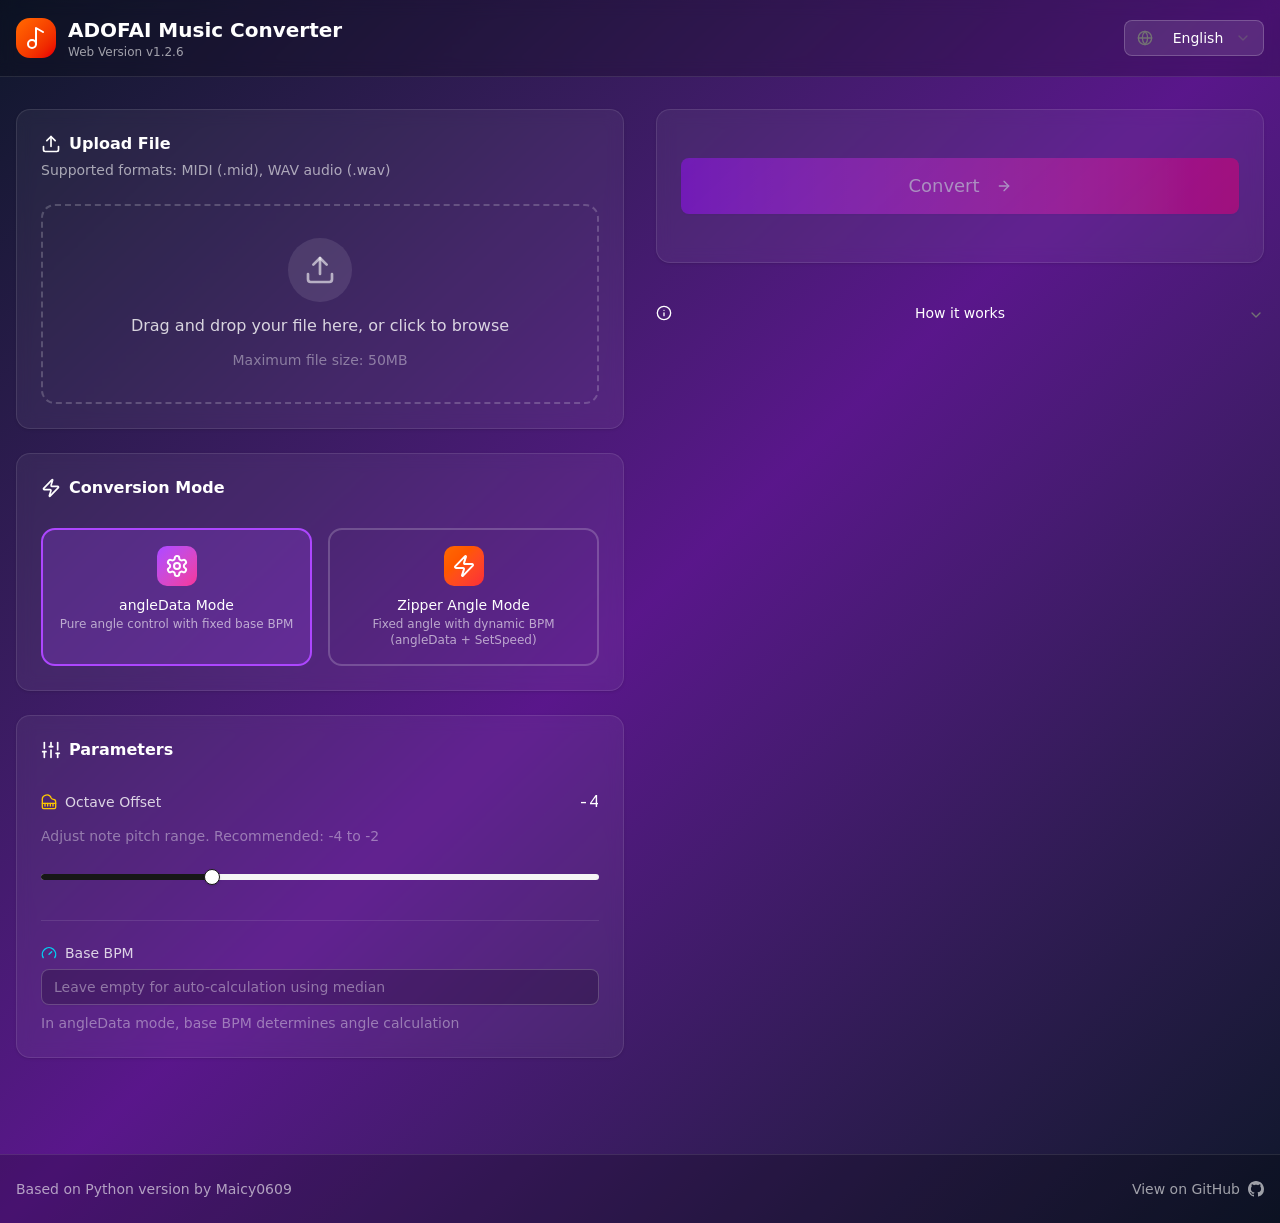
==== commit 63803d37: "fix: 更新 ADOFAI Converter 到 v1.2.6 - 修复 Toast 气泡显示位置（顶部居中） - 修复下载文件后缀名为 .adofai - 使用 File System Acce" ====
--- a/ADOFAI_Converter/index.html
+++ b/ADOFAI_Converter/index.html
@@ -1 +1 @@
-<!DOCTYPE html><html lang="en"><head><meta charSet="utf-8"/><meta name="viewport" content="width=device-width, initial-scale=1"/><link rel="preload" href="/ADOFAI_Converter/_next/static/media/797e433ab948586e-s.p.0.q-h669a_dqa.woff2" as="font" crossorigin="" type="font/woff2"/><link rel="preload" href="/ADOFAI_Converter/_next/static/media/caa3a2e1cccd8315-s.p.16t1db8_9y2o~.woff2" as="font" crossorigin="" type="font/woff2"/><link rel="stylesheet" href="/ADOFAI_Converter/_next/static/chunks/0neevhl_o1ozu.css" data-precedence="next"/><link rel="stylesheet" href="/ADOFAI_Converter/_next/static/chunks/01aj66f51~0q5.css" data-precedence="next"/><link rel="preload" as="script" fetchPriority="low" href="/ADOFAI_Converter/_next/static/chunks/0k~u_jyibvj9b.js"/><script src="/ADOFAI_Converter/_next/static/chunks/0rjaogdc~uob_.js" async=""></script><script src="/ADOFAI_Converter/_next/static/chunks/14-_y.rss1wul.js" async=""></script><script src="/ADOFAI_Converter/_next/static/chunks/turbopack-0cb8vxisq6ona.js" async=""></script><script src="/ADOFAI_Converter/_next/static/chunks/0kbr54uur5bfy.js" async=""></script><script src="/ADOFAI_Converter/_next/static/chunks/0mc.xzdwkp~zy.js" async=""></script><script src="/ADOFAI_Converter/_next/static/chunks/06tx~o6hozydg.js" async=""></script><script src="/ADOFAI_Converter/_next/static/chunks/0mr49rk88i_.p.js" async=""></script><meta name="next-size-adjust" content=""/><title>ADOFAI Music Converter - MIDI/Audio to Level File</title><meta name="description" content="Convert MIDI files or WAV audio to A Dance of Fire and Ice (ADOFAI) level files. Support for angleData and Zipper modes."/><meta name="author" content="Based on Luxus io&#x27;s Python version"/><meta name="keywords" content="ADOFAI,MIDI,Audio,Converter,A Dance of Fire and Ice,Level Editor"/><meta property="og:title" content="ADOFAI Music Converter"/><meta property="og:description" content="Convert MIDI or Audio to ADOFAI Level Files"/><meta property="og:type" content="website"/><meta name="twitter:card" content="summary"/><meta name="twitter:title" content="ADOFAI Music Converter"/><meta name="twitter:description" content="Convert MIDI or Audio to ADOFAI Level Files"/><link rel="icon" href="/logo.svg"/><script src="/ADOFAI_Converter/_next/static/chunks/03~yq9q893hmn.js" noModule=""></script></head><body class="geist_a71539c9-module__T19VSG__variable geist_mono_8d43a2aa-module__8Li5zG__variable antialiased"><div hidden=""><!--$--><!--/$--></div><div class="min-h-screen bg-gradient-to-br from-slate-900 via-purple-900 to-slate-900"><header class="border-b border-white/10 bg-black/20 backdrop-blur-sm"><div class="container mx-auto px-4 py-4 flex items-center justify-between"><div class="flex items-center gap-3"><div class="p-2 bg-gradient-to-br from-orange-500 to-red-600 rounded-xl" style="transform:rotate(-10deg)"><svg xmlns="http://www.w3.org/2000/svg" width="24" height="24" viewBox="0 0 24 24" fill="none" stroke="currentColor" stroke-width="2" stroke-linecap="round" stroke-linejoin="round" class="lucide lucide-music2 lucide-music-2 w-6 h-6 text-white" aria-hidden="true"><circle cx="8" cy="18" r="4"></circle><path d="M12 18V2l7 4"></path></svg></div><div><h1 class="text-xl font-bold text-white">ADOFAI Music Converter</h1><p class="text-xs text-white/60">Web Version v1.2.5</p></div></div><div class="flex items-center gap-2"><button type="button" role="combobox" aria-controls="radix-_R_15brb_" aria-expanded="false" aria-autocomplete="none" dir="ltr" data-state="closed" data-slot="select-trigger" data-size="default" class="data-[placeholder]:text-muted-foreground [&amp;_svg:not([class*=&#x27;text-&#x27;])]:text-muted-foreground focus-visible:border-ring focus-visible:ring-ring/50 aria-invalid:ring-destructive/20 dark:aria-invalid:ring-destructive/40 aria-invalid:border-destructive dark:bg-input/30 dark:hover:bg-input/50 flex items-center justify-between gap-2 rounded-md border px-3 py-2 text-sm whitespace-nowrap shadow-xs transition-[color,box-shadow] outline-none focus-visible:ring-[3px] disabled:cursor-not-allowed disabled:opacity-50 data-[size=default]:h-9 data-[size=sm]:h-8 *:data-[slot=select-value]:line-clamp-1 *:data-[slot=select-value]:flex *:data-[slot=select-value]:items-center *:data-[slot=select-value]:gap-2 [&amp;_svg]:pointer-events-none [&amp;_svg]:shrink-0 [&amp;_svg:not([class*=&#x27;size-&#x27;])]:size-4 w-[140px] bg-white/10 border-white/20 text-white"><svg xmlns="http://www.w3.org/2000/svg" width="24" height="24" viewBox="0 0 24 24" fill="none" stroke="currentColor" stroke-width="2" stroke-linecap="round" stroke-linejoin="round" class="lucide lucide-globe w-4 h-4 mr-2" aria-hidden="true"><circle cx="12" cy="12" r="10"></circle><path d="M12 2a14.5 14.5 0 0 0 0 20 14.5 14.5 0 0 0 0-20"></path><path d="M2 12h20"></path></svg><span data-slot="select-value" style="pointer-events:none"></span><svg xmlns="http://www.w3.org/2000/svg" width="24" height="24" viewBox="0 0 24 24" fill="none" stroke="currentColor" stroke-width="2" stroke-linecap="round" stroke-linejoin="round" class="lucide lucide-chevron-down size-4 opacity-50" aria-hidden="true"><path d="m6 9 6 6 6-6"></path></svg></button><select aria-hidden="true" tabindex="-1" style="position:absolute;border:0;width:1px;height:1px;padding:0;margin:-1px;overflow:hidden;clip:rect(0, 0, 0, 0);white-space:nowrap;word-wrap:normal"></select></div></div></header><main class="container mx-auto px-4 py-8"><div class="grid lg:grid-cols-2 gap-8"><div class="space-y-6"><div style="opacity:0;transform:translateY(20px)"><div data-slot="card" class="text-card-foreground flex flex-col gap-6 rounded-xl border py-6 shadow-sm bg-white/5 border-white/10 backdrop-blur-sm"><div data-slot="card-header" class="@container/card-header grid auto-rows-min grid-rows-[auto_auto] items-start gap-1.5 px-6 has-data-[slot=card-action]:grid-cols-[1fr_auto] [.border-b]:pb-6"><div data-slot="card-title" class="leading-none font-semibold text-white flex items-center gap-2"><svg xmlns="http://www.w3.org/2000/svg" width="24" height="24" viewBox="0 0 24 24" fill="none" stroke="currentColor" stroke-width="2" stroke-linecap="round" stroke-linejoin="round" class="lucide lucide-upload w-5 h-5" aria-hidden="true"><path d="M12 3v12"></path><path d="m17 8-5-5-5 5"></path><path d="M21 15v4a2 2 0 0 1-2 2H5a2 2 0 0 1-2-2v-4"></path></svg>Upload File</div><div data-slot="card-description" class="text-sm text-white/60">Supported formats: MIDI (.mid), WAV audio (.wav)</div></div><div data-slot="card-content" class="px-6"><div class="relative border-2 border-dashed rounded-xl p-8 text-center cursor-pointer transition-all duration-300 border-white/20 hover:border-white/40 hover:bg-white/5" tabindex="0"><input type="file" class="hidden"/><div class="flex flex-col items-center gap-3" style="opacity:0"><div class="p-4 bg-white/10 rounded-full"><svg xmlns="http://www.w3.org/2000/svg" width="24" height="24" viewBox="0 0 24 24" fill="none" stroke="currentColor" stroke-width="2" stroke-linecap="round" stroke-linejoin="round" class="lucide lucide-upload w-8 h-8 text-white/60" aria-hidden="true"><path d="M12 3v12"></path><path d="m17 8-5-5-5 5"></path><path d="M21 15v4a2 2 0 0 1-2 2H5a2 2 0 0 1-2-2v-4"></path></svg></div><p class="text-white/80">Drag and drop your file here, or click to browse</p><p class="text-white/40 text-sm">Maximum file size: 50MB</p></div></div></div></div></div><div style="opacity:0;transform:translateY(20px)"><div data-slot="card" class="text-card-foreground flex flex-col gap-6 rounded-xl border py-6 shadow-sm bg-white/5 border-white/10 backdrop-blur-sm"><div data-slot="card-header" class="@container/card-header grid auto-rows-min grid-rows-[auto_auto] items-start gap-1.5 px-6 has-data-[slot=card-action]:grid-cols-[1fr_auto] [.border-b]:pb-6"><div data-slot="card-title" class="leading-none font-semibold text-white flex items-center gap-2"><svg xmlns="http://www.w3.org/2000/svg" width="24" height="24" viewBox="0 0 24 24" fill="none" stroke="currentColor" stroke-width="2" stroke-linecap="round" stroke-linejoin="round" class="lucide lucide-zap w-5 h-5" aria-hidden="true"><path d="M4 14a1 1 0 0 1-.78-1.63l9.9-10.2a.5.5 0 0 1 .86.46l-1.92 6.02A1 1 0 0 0 13 10h7a1 1 0 0 1 .78 1.63l-9.9 10.2a.5.5 0 0 1-.86-.46l1.92-6.02A1 1 0 0 0 11 14z"></path></svg>Conversion Mode</div></div><div data-slot="card-content" class="px-6"><div role="radiogroup" aria-required="false" dir="ltr" data-slot="radio-group" class="grid gap-4 grid-cols-2" tabindex="-1" style="outline:none"><label data-slot="label" class="text-sm leading-none font-medium select-none group-data-[disabled=true]:pointer-events-none group-data-[disabled=true]:opacity-50 peer-disabled:cursor-not-allowed peer-disabled:opacity-50 flex flex-col items-center gap-3 p-4 rounded-xl border-2 cursor-pointer transition-all border-purple-500 bg-purple-500/20" for="angle"><button type="button" role="radio" aria-checked="true" data-state="checked" value="angle" data-slot="radio-group-item" class="border-input text-primary focus-visible:border-ring focus-visible:ring-ring/50 aria-invalid:ring-destructive/20 dark:aria-invalid:ring-destructive/40 aria-invalid:border-destructive dark:bg-input/30 aspect-square size-4 shrink-0 rounded-full border shadow-xs transition-[color,box-shadow] outline-none focus-visible:ring-[3px] disabled:cursor-not-allowed disabled:opacity-50 sr-only" id="angle" tabindex="-1" data-radix-collection-item=""><span data-state="checked" data-slot="radio-group-indicator" class="relative flex items-center justify-center"><svg xmlns="http://www.w3.org/2000/svg" width="24" height="24" viewBox="0 0 24 24" fill="none" stroke="currentColor" stroke-width="2" stroke-linecap="round" stroke-linejoin="round" class="lucide lucide-circle fill-primary absolute top-1/2 left-1/2 size-2 -translate-x-1/2 -translate-y-1/2" aria-hidden="true"><circle cx="12" cy="12" r="10"></circle></svg></span></button><input type="radio" aria-hidden="true" style="transform:translateX(-100%);position:absolute;pointer-events:none;opacity:0;margin:0" tabindex="-1" checked="" value="angle"/><div class="p-2 bg-gradient-to-br from-purple-500 to-pink-500 rounded-lg"><svg xmlns="http://www.w3.org/2000/svg" width="24" height="24" viewBox="0 0 24 24" fill="none" stroke="currentColor" stroke-width="2" stroke-linecap="round" stroke-linejoin="round" class="lucide lucide-settings w-6 h-6 text-white" aria-hidden="true"><path d="M12.22 2h-.44a2 2 0 0 0-2 2v.18a2 2 0 0 1-1 1.73l-.43.25a2 2 0 0 1-2 0l-.15-.08a2 2 0 0 0-2.73.73l-.22.38a2 2 0 0 0 .73 2.73l.15.1a2 2 0 0 1 1 1.72v.51a2 2 0 0 1-1 1.74l-.15.09a2 2 0 0 0-.73 2.73l.22.38a2 2 0 0 0 2.73.73l.15-.08a2 2 0 0 1 2 0l.43.25a2 2 0 0 1 1 1.73V20a2 2 0 0 0 2 2h.44a2 2 0 0 0 2-2v-.18a2 2 0 0 1 1-1.73l.43-.25a2 2 0 0 1 2 0l.15.08a2 2 0 0 0 2.73-.73l.22-.39a2 2 0 0 0-.73-2.73l-.15-.08a2 2 0 0 1-1-1.74v-.5a2 2 0 0 1 1-1.74l.15-.09a2 2 0 0 0 .73-2.73l-.22-.38a2 2 0 0 0-2.73-.73l-.15.08a2 2 0 0 1-2 0l-.43-.25a2 2 0 0 1-1-1.73V4a2 2 0 0 0-2-2z"></path><circle cx="12" cy="12" r="3"></circle></svg></div><div class="text-center"><p class="text-white font-medium">angleData Mode</p><p class="text-white/60 text-xs mt-1">Pure angle control with fixed base BPM</p></div></label><label data-slot="label" class="text-sm leading-none font-medium select-none group-data-[disabled=true]:pointer-events-none group-data-[disabled=true]:opacity-50 peer-disabled:cursor-not-allowed peer-disabled:opacity-50 flex flex-col items-center gap-3 p-4 rounded-xl border-2 cursor-pointer transition-all border-white/20 hover:border-white/40" for="zipper"><button type="button" role="radio" aria-checked="false" data-state="unchecked" value="zipper" data-slot="radio-group-item" class="border-input text-primary focus-visible:border-ring focus-visible:ring-ring/50 aria-invalid:ring-destructive/20 dark:aria-invalid:ring-destructive/40 aria-invalid:border-destructive dark:bg-input/30 aspect-square size-4 shrink-0 rounded-full border shadow-xs transition-[color,box-shadow] outline-none focus-visible:ring-[3px] disabled:cursor-not-allowed disabled:opacity-50 sr-only" id="zipper" tabindex="-1" data-radix-collection-item=""></button><input type="radio" aria-hidden="true" style="transform:translateX(-100%);position:absolute;pointer-events:none;opacity:0;margin:0" tabindex="-1" value="zipper"/><div class="p-2 bg-gradient-to-br from-orange-500 to-red-500 rounded-lg"><svg xmlns="http://www.w3.org/2000/svg" width="24" height="24" viewBox="0 0 24 24" fill="none" stroke="currentColor" stroke-width="2" stroke-linecap="round" stroke-linejoin="round" class="lucide lucide-zap w-6 h-6 text-white" aria-hidden="true"><path d="M4 14a1 1 0 0 1-.78-1.63l9.9-10.2a.5.5 0 0 1 .86.46l-1.92 6.02A1 1 0 0 0 13 10h7a1 1 0 0 1 .78 1.63l-9.9 10.2a.5.5 0 0 1-.86-.46l1.92-6.02A1 1 0 0 0 11 14z"></path></svg></div><div class="text-center"><p class="text-white font-medium">Zipper Angle Mode</p><p class="text-white/60 text-xs mt-1">Fixed angle with dynamic BPM (angleData + SetSpeed)</p></div></label></div></div></div></div><div style="opacity:0;transform:translateY(20px)"><div data-slot="card" class="text-card-foreground flex flex-col gap-6 rounded-xl border py-6 shadow-sm bg-white/5 border-white/10 backdrop-blur-sm"><div data-slot="card-header" class="@container/card-header grid auto-rows-min grid-rows-[auto_auto] items-start gap-1.5 px-6 has-data-[slot=card-action]:grid-cols-[1fr_auto] [.border-b]:pb-6"><div data-slot="card-title" class="leading-none font-semibold text-white flex items-center gap-2"><svg xmlns="http://www.w3.org/2000/svg" width="24" height="24" viewBox="0 0 24 24" fill="none" stroke="currentColor" stroke-width="2" stroke-linecap="round" stroke-linejoin="round" class="lucide lucide-sliders-vertical w-5 h-5" aria-hidden="true"><line x1="4" x2="4" y1="21" y2="14"></line><line x1="4" x2="4" y1="10" y2="3"></line><line x1="12" x2="12" y1="21" y2="12"></line><line x1="12" x2="12" y1="8" y2="3"></line><line x1="20" x2="20" y1="21" y2="16"></line><line x1="20" x2="20" y1="12" y2="3"></line><line x1="2" x2="6" y1="14" y2="14"></line><line x1="10" x2="14" y1="8" y2="8"></line><line x1="18" x2="22" y1="16" y2="16"></line></svg>Parameters</div></div><div data-slot="card-content" class="px-6 space-y-6"><div class="space-y-3"><div class="flex items-center justify-between"><label data-slot="label" class="text-sm leading-none font-medium select-none group-data-[disabled=true]:pointer-events-none group-data-[disabled=true]:opacity-50 peer-disabled:cursor-not-allowed peer-disabled:opacity-50 text-white/80 flex items-center gap-2"><svg xmlns="http://www.w3.org/2000/svg" width="24" height="24" viewBox="0 0 24 24" fill="none" stroke="currentColor" stroke-width="2" stroke-linecap="round" stroke-linejoin="round" class="lucide lucide-piano w-4 h-4 text-yellow-400" aria-hidden="true"><path d="M18.5 8c-1.4 0-2.6-.8-3.2-2A6.87 6.87 0 0 0 2 9v11a2 2 0 0 0 2 2h16a2 2 0 0 0 2-2v-8.5C22 9.6 20.4 8 18.5 8"></path><path d="M2 14h20"></path><path d="M6 14v4"></path><path d="M10 14v4"></path><path d="M14 14v4"></path><path d="M18 14v4"></path></svg>Octave Offset</label><span class="text-white font-mono">-4</span></div><p class="text-white/40 text-sm">Adjust note pitch range. Recommended: -4 to -2</p><span dir="ltr" data-orientation="horizontal" aria-disabled="false" data-slot="slider" class="relative flex w-full touch-none items-center select-none data-[disabled]:opacity-50 data-[orientation=vertical]:h-full data-[orientation=vertical]:min-h-44 data-[orientation=vertical]:w-auto data-[orientation=vertical]:flex-col py-4" style="--radix-slider-thumb-transform:translateX(-50%)"><span data-orientation="horizontal" data-slot="slider-track" class="bg-muted relative grow overflow-hidden rounded-full data-[orientation=horizontal]:h-1.5 data-[orientation=horizontal]:w-full data-[orientation=vertical]:h-full data-[orientation=vertical]:w-1.5"><span data-orientation="horizontal" data-slot="slider-range" class="bg-primary absolute data-[orientation=horizontal]:h-full data-[orientation=vertical]:w-full" style="left:0%;right:70%"></span></span><span style="transform:var(--radix-slider-thumb-transform);position:absolute;left:calc(0% + 0px)"><span role="slider" aria-valuemin="-10" aria-valuemax="10" aria-orientation="horizontal" data-orientation="horizontal" tabindex="0" data-slot="slider-thumb" class="border-primary bg-background ring-ring/50 block size-4 shrink-0 rounded-full border shadow-sm transition-[color,box-shadow] hover:ring-4 focus-visible:ring-4 focus-visible:outline-hidden disabled:pointer-events-none disabled:opacity-50" style="display:none" data-radix-collection-item=""></span><input style="display:none"/></span></span></div><div data-orientation="horizontal" role="none" data-slot="separator" class="shrink-0 data-[orientation=horizontal]:h-px data-[orientation=horizontal]:w-full data-[orientation=vertical]:h-full data-[orientation=vertical]:w-px bg-white/10"></div><div class="space-y-2"><label data-slot="label" class="text-sm leading-none font-medium select-none group-data-[disabled=true]:pointer-events-none group-data-[disabled=true]:opacity-50 peer-disabled:cursor-not-allowed peer-disabled:opacity-50 text-white/80 flex items-center gap-2"><svg xmlns="http://www.w3.org/2000/svg" width="24" height="24" viewBox="0 0 24 24" fill="none" stroke="currentColor" stroke-width="2" stroke-linecap="round" stroke-linejoin="round" class="lucide lucide-gauge w-4 h-4 text-cyan-400" aria-hidden="true"><path d="m12 14 4-4"></path><path d="M3.34 19a10 10 0 1 1 17.32 0"></path></svg>Base BPM</label><input type="number" data-slot="input" class="file:text-foreground selection:bg-primary selection:text-primary-foreground dark:bg-input/30 flex h-9 w-full min-w-0 rounded-md border px-3 py-1 text-base shadow-xs transition-[color,box-shadow] outline-none file:inline-flex file:h-7 file:border-0 file:bg-transparent file:text-sm file:font-medium disabled:pointer-events-none disabled:cursor-not-allowed disabled:opacity-50 md:text-sm focus-visible:border-ring focus-visible:ring-ring/50 focus-visible:ring-[3px] aria-invalid:ring-destructive/20 dark:aria-invalid:ring-destructive/40 aria-invalid:border-destructive bg-black/20 border-white/20 text-white placeholder:text-white/40" placeholder="Leave empty for auto-calculation using median" min="1" value=""/><p class="text-white/40 text-sm">In angleData mode, base BPM determines angle calculation</p></div></div></div></div></div><div class="space-y-6"><div style="opacity:0;transform:translateY(20px)"><div data-slot="card" class="text-card-foreground flex flex-col gap-6 rounded-xl border py-6 shadow-sm bg-white/5 border-white/10 backdrop-blur-sm"><div data-slot="card-content" class="p-6"><div class="flex gap-3"><button data-slot="button" class="inline-flex items-center justify-center gap-2 whitespace-nowrap font-medium transition-all disabled:pointer-events-none disabled:opacity-50 [&amp;_svg]:pointer-events-none [&amp;_svg:not([class*=&#x27;size-&#x27;])]:size-4 [&amp;_svg]:shrink-0 outline-none focus-visible:border-ring focus-visible:ring-ring/50 focus-visible:ring-[3px] aria-invalid:ring-destructive/20 dark:aria-invalid:ring-destructive/40 aria-invalid:border-destructive text-primary-foreground shadow-xs hover:bg-primary/90 rounded-md px-6 has-[&gt;svg]:px-4 flex-1 h-14 text-lg bg-gradient-to-r from-purple-600 to-pink-600 hover:from-purple-500 hover:to-pink-500" disabled="">Convert<svg xmlns="http://www.w3.org/2000/svg" width="24" height="24" viewBox="0 0 24 24" fill="none" stroke="currentColor" stroke-width="2" stroke-linecap="round" stroke-linejoin="round" class="lucide lucide-arrow-right w-5 h-5 ml-2" aria-hidden="true"><path d="M5 12h14"></path><path d="m12 5 7 7-7 7"></path></svg></button></div></div></div></div><div style="opacity:0;transform:translateY(20px)"><div data-slot="accordion" class="w-full" data-orientation="vertical"><div data-state="closed" data-orientation="vertical" data-slot="accordion-item" class="border-b last:border-b-0 border-white/10"><h3 data-orientation="vertical" data-state="closed" class="flex"><button type="button" aria-controls="radix-_R_399brb_" aria-expanded="false" data-state="closed" data-orientation="vertical" id="radix-_R_199brb_" data-slot="accordion-trigger" class="focus-visible:border-ring focus-visible:ring-ring/50 flex-1 justify-between rounded-md py-4 text-left text-sm font-medium transition-all outline-none hover:underline focus-visible:ring-[3px] disabled:pointer-events-none disabled:opacity-50 [&amp;[data-state=open]&gt;svg]:rotate-180 text-white hover:text-white/80 flex items-center gap-2" data-radix-collection-item=""><svg xmlns="http://www.w3.org/2000/svg" width="24" height="24" viewBox="0 0 24 24" fill="none" stroke="currentColor" stroke-width="2" stroke-linecap="round" stroke-linejoin="round" class="lucide lucide-info w-4 h-4" aria-hidden="true"><circle cx="12" cy="12" r="10"></circle><path d="M12 16v-4"></path><path d="M12 8h.01"></path></svg>How it works<svg xmlns="http://www.w3.org/2000/svg" width="24" height="24" viewBox="0 0 24 24" fill="none" stroke="currentColor" stroke-width="2" stroke-linecap="round" stroke-linejoin="round" class="lucide lucide-chevron-down text-muted-foreground pointer-events-none size-4 shrink-0 translate-y-0.5 transition-transform duration-200" aria-hidden="true"><path d="m6 9 6 6 6-6"></path></svg></button></h3><div data-state="closed" id="radix-_R_399brb_" hidden="" role="region" aria-labelledby="radix-_R_199brb_" data-orientation="vertical" data-slot="accordion-content" class="data-[state=closed]:animate-accordion-up data-[state=open]:animate-accordion-down overflow-hidden text-sm" style="--radix-accordion-content-height:var(--radix-collapsible-content-height);--radix-accordion-content-width:var(--radix-collapsible-content-width)"></div></div></div></div></div></div></main><footer class="border-t border-white/10 bg-black/20 mt-16"><div class="container mx-auto px-4 py-6 flex items-center justify-between text-white/60 text-sm"><p>Based on Python version by Maicy0609</p><a href="https://github.com/Maicy0609/ADOFAI_Music_Converter/" target="_blank" rel="noopener noreferrer" class="flex items-center gap-2 hover:text-white transition-colors">View on GitHub<svg class="w-4 h-4" fill="currentColor" viewBox="0 0 24 24"><path d="M12 0C5.37 0 0 5.37 0 12c0 5.31 3.435 9.795 8.205 11.385.6.105.825-.255.825-.57 0-.285-.015-1.23-.015-2.235-3.015.555-3.795-.735-4.035-1.41-.135-.345-.72-1.41-1.23-1.695-.42-.225-1.02-.78-.015-.795.945-.015 1.62.87 1.845 1.23 1.08 1.815 2.805 1.305 3.495.99.105-.78.42-1.305.765-1.605-2.67-.3-5.46-1.335-5.46-5.925 0-1.305.465-2.385 1.23-3.225-.12-.3-.54-1.53.12-3.18 0 0 1.005-.315 3.3 1.23.96-.27 1.98-.405 3-.405s2.04.135 3 .405c2.295-1.56 3.3-1.23 3.3-1.23.66 1.65.24 2.88.12 3.18.765.84 1.23 1.905 1.23 3.225 0 4.605-2.805 5.625-5.475 5.925.435.375.81 1.095.81 2.22 0 1.605-.015 2.895-.015 3.3 0 .315.225.69.825.57A12.02 12.02 0 0024 12c0-6.63-5.37-12-12-12z"></path></svg></a></div></footer></div><!--$--><!--/$--><div role="region" aria-label="Notifications (F8)" tabindex="-1" style="pointer-events:none"><ol tabindex="-1" class="fixed top-0 z-[100] flex max-h-screen w-full flex-col-reverse p-4 sm:bottom-0 sm:right-0 sm:top-auto sm:flex-col md:max-w-[420px]"></ol></div><script src="/ADOFAI_Converter/_next/static/chunks/0k~u_jyibvj9b.js" id="_R_" async=""></script><script>(self.__next_f=self.__next_f||[]).push([0])</script><script>self.__next_f.push([1,"1:\"$Sreact.fragment\"\n2:I[81513,[\"/ADOFAI_Converter/_next/static/chunks/0kbr54uur5bfy.js\",\"/ADOFAI_Converter/_next/static/chunks/0mc.xzdwkp~zy.js\",\"/ADOFAI_Converter/_next/static/chunks/06tx~o6hozydg.js\"],\"I18nProvider\"]\n3:I[39756,[\"/ADOFAI_Converter/_next/static/chunks/0kbr54uur5bfy.js\",\"/ADOFAI_Converter/_next/static/chunks/0mc.xzdwkp~zy.js\",\"/ADOFAI_Converter/_next/static/chunks/06tx~o6hozydg.js\"],\"default\"]\n4:I[37457,[\"/ADOFAI_Converter/_next/static/chunks/0kbr54uur5bfy.js\",\"/ADOFAI_Converter/_next/static/chunks/0mc.xzdwkp~zy.js\",\"/ADOFAI_Converter/_next/static/chunks/06tx~o6hozydg.js\"],\"default\"]\n5:I[77855,[\"/ADOFAI_Converter/_next/static/chunks/0kbr54uur5bfy.js\",\"/ADOFAI_Converter/_next/static/chunks/0mc.xzdwkp~zy.js\",\"/ADOFAI_Converter/_next/static/chunks/06tx~o6hozydg.js\"],\"Toaster\"]\n6:I[47257,[\"/ADOFAI_Converter/_next/static/chunks/0kbr54uur5bfy.js\",\"/ADOFAI_Converter/_next/static/chunks/0mc.xzdwkp~zy.js\",\"/ADOFAI_Converter/_next/static/chunks/06tx~o6hozydg.js\"],\"ClientPageRoot\"]\n7:I[52683,[\"/ADOFAI_Converter/_next/static/chunks/0kbr54uur5bfy.js\",\"/ADOFAI_Converter/_next/static/chunks/0mc.xzdwkp~zy.js\",\"/ADOFAI_Converter/_next/static/chunks/06tx~o6hozydg.js\",\"/ADOFAI_Converter/_next/static/chunks/0mr49rk88i_.p.js\"],\"default\"]\na:I[97367,[\"/ADOFAI_Converter/_next/static/chunks/0kbr54uur5bfy.js\",\"/ADOFAI_Converter/_next/static/chunks/0mc.xzdwkp~zy.js\",\"/ADOFAI_Converter/_next/static/chunks/06tx~o6hozydg.js\"],\"OutletBoundary\"]\nb:\"$Sreact.suspense\"\nd:I[97367,[\"/ADOFAI_Converter/_next/static/chunks/0kbr54uur5bfy.js\",\"/ADOFAI_Converter/_next/static/chunks/0mc.xzdwkp~zy.js\",\"/ADOFAI_Converter/_next/static/chunks/06tx~o6hozydg.js\"],\"ViewportBoundary\"]\nf:I[97367,[\"/ADOFAI_Converter/_next/static/chunks/0kbr54uur5bfy.js\",\"/ADOFAI_Converter/_next/static/chunks/0mc.xzdwkp~zy.js\",\"/ADOFAI_Converter/_next/static/chunks/06tx~o6hozydg.js\"],\"MetadataBoundary\"]\n11:I[68027,[\"/ADOFAI_Converter/_next/static/chunks/0kbr54uur5bfy.js\",\"/ADOFAI_Converter/_next/static/chunks/0mc.xzdwkp~zy.js\",\"/ADOFAI_Converter/_next/static/chunks/06tx~o6hozydg.js\"],\"default\",1]\n:HL[\"/ADOFAI_Converter/_next/static/chunks/0neevhl_o1ozu.css\",\"style\"]\n:HL[\"/ADOFAI_Converter/_next/static/chunks/01aj66f51~0q5.css\",\"style\"]\n:HL[\"/ADOFAI_Converter/_next/static/media/797e433ab948586e-s.p.0.q-h669a_dqa.woff2\",\"font\",{\"crossOrigin\":\"\",\"type\":\"font/woff2\"}]\n:HL[\"/ADOFAI_Converter/_next/static/media/caa3a2e1cccd8315-s.p.16t1db8_9y2o~.woff2\",\"font\",{\"crossOrigin\":\"\",\"type\":\"font/woff2\"}]\n"])</script><script>self.__next_f.push([1,"0:{\"P\":null,\"c\":[\"\",\"\"],\"q\":\"\",\"i\":false,\"f\":[[[\"\",{\"children\":[\"__PAGE__\",{}]},\"$undefined\",\"$undefined\",16],[[\"$\",\"$1\",\"c\",{\"children\":[[[\"$\",\"link\",\"0\",{\"rel\":\"stylesheet\",\"href\":\"/ADOFAI_Converter/_next/static/chunks/0neevhl_o1ozu.css\",\"precedence\":\"next\",\"crossOrigin\":\"$undefined\",\"nonce\":\"$undefined\"}],[\"$\",\"link\",\"1\",{\"rel\":\"stylesheet\",\"href\":\"/ADOFAI_Converter/_next/static/chunks/01aj66f51~0q5.css\",\"precedence\":\"next\",\"crossOrigin\":\"$undefined\",\"nonce\":\"$undefined\"}],[\"$\",\"script\",\"script-0\",{\"src\":\"/ADOFAI_Converter/_next/static/chunks/0kbr54uur5bfy.js\",\"async\":true,\"nonce\":\"$undefined\"}],[\"$\",\"script\",\"script-1\",{\"src\":\"/ADOFAI_Converter/_next/static/chunks/0mc.xzdwkp~zy.js\",\"async\":true,\"nonce\":\"$undefined\"}],[\"$\",\"script\",\"script-2\",{\"src\":\"/ADOFAI_Converter/_next/static/chunks/06tx~o6hozydg.js\",\"async\":true,\"nonce\":\"$undefined\"}]],[\"$\",\"html\",null,{\"lang\":\"en\",\"suppressHydrationWarning\":true,\"children\":[\"$\",\"body\",null,{\"className\":\"geist_a71539c9-module__T19VSG__variable geist_mono_8d43a2aa-module__8Li5zG__variable antialiased\",\"children\":[[\"$\",\"$L2\",null,{\"children\":[\"$\",\"$L3\",null,{\"parallelRouterKey\":\"children\",\"error\":\"$undefined\",\"errorStyles\":\"$undefined\",\"errorScripts\":\"$undefined\",\"template\":[\"$\",\"$L4\",null,{}],\"templateStyles\":\"$undefined\",\"templateScripts\":\"$undefined\",\"notFound\":[[[\"$\",\"title\",null,{\"children\":\"404: This page could not be found.\"}],[\"$\",\"div\",null,{\"style\":{\"fontFamily\":\"system-ui,\\\"Segoe UI\\\",Roboto,Helvetica,Arial,sans-serif,\\\"Apple Color Emoji\\\",\\\"Segoe UI Emoji\\\"\",\"height\":\"100vh\",\"textAlign\":\"center\",\"display\":\"flex\",\"flexDirection\":\"column\",\"alignItems\":\"center\",\"justifyContent\":\"center\"},\"children\":[\"$\",\"div\",null,{\"children\":[[\"$\",\"style\",null,{\"dangerouslySetInnerHTML\":{\"__html\":\"body{color:#000;background:#fff;margin:0}.next-error-h1{border-right:1px solid rgba(0,0,0,.3)}@media (prefers-color-scheme:dark){body{color:#fff;background:#000}.next-error-h1{border-right:1px solid rgba(255,255,255,.3)}}\"}}],[\"$\",\"h1\",null,{\"className\":\"next-error-h1\",\"style\":{\"display\":\"inline-block\",\"margin\":\"0 20px 0 0\",\"padding\":\"0 23px 0 0\",\"fontSize\":24,\"fontWeight\":500,\"verticalAlign\":\"top\",\"lineHeight\":\"49px\"},\"children\":404}],[\"$\",\"div\",null,{\"style\":{\"display\":\"inline-block\"},\"children\":[\"$\",\"h2\",null,{\"style\":{\"fontSize\":14,\"fontWeight\":400,\"lineHeight\":\"49px\",\"margin\":0},\"children\":\"This page could not be found.\"}]}]]}]}]],[]],\"forbidden\":\"$undefined\",\"unauthorized\":\"$undefined\"}]}],[\"$\",\"$L5\",null,{}]]}]}]]}],{\"children\":[[\"$\",\"$1\",\"c\",{\"children\":[[\"$\",\"$L6\",null,{\"Component\":\"$7\",\"serverProvidedParams\":{\"searchParams\":{},\"params\":{},\"promises\":[\"$@8\",\"$@9\"]}}],[[\"$\",\"script\",\"script-0\",{\"src\":\"/ADOFAI_Converter/_next/static/chunks/0mr49rk88i_.p.js\",\"async\":true,\"nonce\":\"$undefined\"}]],[\"$\",\"$La\",null,{\"children\":[\"$\",\"$b\",null,{\"name\":\"Next.MetadataOutlet\",\"children\":\"$@c\"}]}]]}],{},null,false,null]},null,false,null],[\"$\",\"$1\",\"h\",{\"children\":[null,[\"$\",\"$Ld\",null,{\"children\":\"$Le\"}],[\"$\",\"div\",null,{\"hidden\":true,\"children\":[\"$\",\"$Lf\",null,{\"children\":[\"$\",\"$b\",null,{\"name\":\"Next.Metadata\",\"children\":\"$L10\"}]}]}],[\"$\",\"meta\",null,{\"name\":\"next-size-adjust\",\"content\":\"\"}]]}],false]],\"m\":\"$undefined\",\"G\":[\"$11\",[[\"$\",\"link\",\"0\",{\"rel\":\"stylesheet\",\"href\":\"/ADOFAI_Converter/_next/static/chunks/0neevhl_o1ozu.css\",\"precedence\":\"next\",\"crossOrigin\":\"$undefined\",\"nonce\":\"$undefined\"}],[\"$\",\"link\",\"1\",{\"rel\":\"stylesheet\",\"href\":\"/ADOFAI_Converter/_next/static/chunks/01aj66f51~0q5.css\",\"precedence\":\"next\",\"crossOrigin\":\"$undefined\",\"nonce\":\"$undefined\"}]]],\"S\":true,\"h\":null,\"s\":\"$undefined\",\"l\":\"$undefined\",\"p\":\"$undefined\",\"d\":\"$undefined\",\"b\":\"RW54_-1-a3YQFRM5Qt77i\"}\n"])</script><script>self.__next_f.push([1,"8:{}\n9:\"$0:f:0:1:1:children:0:props:children:0:props:serverProvidedParams:params\"\n"])</script><script>self.__next_f.push([1,"e:[[\"$\",\"meta\",\"0\",{\"charSet\":\"utf-8\"}],[\"$\",\"meta\",\"1\",{\"name\":\"viewport\",\"content\":\"width=device-width, initial-scale=1\"}]]\n"])</script><script>self.__next_f.push([1,"12:I[27201,[\"/ADOFAI_Converter/_next/static/chunks/0kbr54uur5bfy.js\",\"/ADOFAI_Converter/_next/static/chunks/0mc.xzdwkp~zy.js\",\"/ADOFAI_Converter/_next/static/chunks/06tx~o6hozydg.js\"],\"IconMark\"]\nc:null\n10:[[\"$\",\"title\",\"0\",{\"children\":\"ADOFAI Music Converter - MIDI/Audio to Level File\"}],[\"$\",\"meta\",\"1\",{\"name\":\"description\",\"content\":\"Convert MIDI files or WAV audio to A Dance of Fire and Ice (ADOFAI) level files. Support for angleData and Zipper modes.\"}],[\"$\",\"meta\",\"2\",{\"name\":\"author\",\"content\":\"Based on Luxus io's Python version\"}],[\"$\",\"meta\",\"3\",{\"name\":\"keywords\",\"content\":\"ADOFAI,MIDI,Audio,Converter,A Dance of Fire and Ice,Level Editor\"}],[\"$\",\"meta\",\"4\",{\"property\":\"og:title\",\"content\":\"ADOFAI Music Converter\"}],[\"$\",\"meta\",\"5\",{\"property\":\"og:description\",\"content\":\"Convert MIDI or Audio to ADOFAI Level Files\"}],[\"$\",\"meta\",\"6\",{\"property\":\"og:type\",\"content\":\"website\"}],[\"$\",\"meta\",\"7\",{\"name\":\"twitter:card\",\"content\":\"summary\"}],[\"$\",\"meta\",\"8\",{\"name\":\"twitter:title\",\"content\":\"ADOFAI Music Converter\"}],[\"$\",\"meta\",\"9\",{\"name\":\"twitter:description\",\"content\":\"Convert MIDI or Audio to ADOFAI Level Files\"}],[\"$\",\"link\",\"10\",{\"rel\":\"icon\",\"href\":\"/logo.svg\"}],[\"$\",\"$L12\",\"11\",{}]]\n"])</script></body></html>+<!DOCTYPE html><html lang="en"><head><meta charSet="utf-8"/><meta name="viewport" content="width=device-width, initial-scale=1"/><link rel="preload" href="/ADOFAI_Converter/_next/static/media/797e433ab948586e-s.p.0.q-h669a_dqa.woff2" as="font" crossorigin="" type="font/woff2"/><link rel="preload" href="/ADOFAI_Converter/_next/static/media/caa3a2e1cccd8315-s.p.16t1db8_9y2o~.woff2" as="font" crossorigin="" type="font/woff2"/><link rel="stylesheet" href="/ADOFAI_Converter/_next/static/chunks/0neevhl_o1ozu.css" data-precedence="next"/><link rel="stylesheet" href="/ADOFAI_Converter/_next/static/chunks/0oudrl7vobgni.css" data-precedence="next"/><link rel="preload" as="script" fetchPriority="low" href="/ADOFAI_Converter/_next/static/chunks/0k~u_jyibvj9b.js"/><script src="/ADOFAI_Converter/_next/static/chunks/0rjaogdc~uob_.js" async=""></script><script src="/ADOFAI_Converter/_next/static/chunks/14-_y.rss1wul.js" async=""></script><script src="/ADOFAI_Converter/_next/static/chunks/turbopack-0cb8vxisq6ona.js" async=""></script><script src="/ADOFAI_Converter/_next/static/chunks/0h8ax3j6dqy.m.js" async=""></script><script src="/ADOFAI_Converter/_next/static/chunks/0mc.xzdwkp~zy.js" async=""></script><script src="/ADOFAI_Converter/_next/static/chunks/0~juw7_w~0_zq.js" async=""></script><script src="/ADOFAI_Converter/_next/static/chunks/069njyjx_uyam.js" async=""></script><meta name="next-size-adjust" content=""/><title>ADOFAI Music Converter - MIDI/Audio to Level File</title><meta name="description" content="Convert MIDI files or WAV audio to A Dance of Fire and Ice (ADOFAI) level files. Support for angleData and Zipper modes."/><meta name="author" content="Based on Luxus io&#x27;s Python version"/><meta name="keywords" content="ADOFAI,MIDI,Audio,Converter,A Dance of Fire and Ice,Level Editor"/><meta property="og:title" content="ADOFAI Music Converter"/><meta property="og:description" content="Convert MIDI or Audio to ADOFAI Level Files"/><meta property="og:type" content="website"/><meta name="twitter:card" content="summary"/><meta name="twitter:title" content="ADOFAI Music Converter"/><meta name="twitter:description" content="Convert MIDI or Audio to ADOFAI Level Files"/><link rel="icon" href="/logo.svg"/><script src="/ADOFAI_Converter/_next/static/chunks/03~yq9q893hmn.js" noModule=""></script></head><body class="geist_a71539c9-module__T19VSG__variable geist_mono_8d43a2aa-module__8Li5zG__variable antialiased"><div hidden=""><!--$--><!--/$--></div><div class="min-h-screen bg-gradient-to-br from-slate-900 via-purple-900 to-slate-900"><header class="border-b border-white/10 bg-black/20 backdrop-blur-sm"><div class="container mx-auto px-4 py-4 flex items-center justify-between"><div class="flex items-center gap-3"><div class="p-2 bg-gradient-to-br from-orange-500 to-red-600 rounded-xl" style="transform:rotate(-10deg)"><svg xmlns="http://www.w3.org/2000/svg" width="24" height="24" viewBox="0 0 24 24" fill="none" stroke="currentColor" stroke-width="2" stroke-linecap="round" stroke-linejoin="round" class="lucide lucide-music2 lucide-music-2 w-6 h-6 text-white" aria-hidden="true"><circle cx="8" cy="18" r="4"></circle><path d="M12 18V2l7 4"></path></svg></div><div><h1 class="text-xl font-bold text-white">ADOFAI Music Converter</h1><p class="text-xs text-white/60">Web Version v1.2.6</p></div></div><div class="flex items-center gap-2"><button type="button" role="combobox" aria-controls="radix-_R_15brb_" aria-expanded="false" aria-autocomplete="none" dir="ltr" data-state="closed" data-slot="select-trigger" data-size="default" class="data-[placeholder]:text-muted-foreground [&amp;_svg:not([class*=&#x27;text-&#x27;])]:text-muted-foreground focus-visible:border-ring focus-visible:ring-ring/50 aria-invalid:ring-destructive/20 dark:aria-invalid:ring-destructive/40 aria-invalid:border-destructive dark:bg-input/30 dark:hover:bg-input/50 flex items-center justify-between gap-2 rounded-md border px-3 py-2 text-sm whitespace-nowrap shadow-xs transition-[color,box-shadow] outline-none focus-visible:ring-[3px] disabled:cursor-not-allowed disabled:opacity-50 data-[size=default]:h-9 data-[size=sm]:h-8 *:data-[slot=select-value]:line-clamp-1 *:data-[slot=select-value]:flex *:data-[slot=select-value]:items-center *:data-[slot=select-value]:gap-2 [&amp;_svg]:pointer-events-none [&amp;_svg]:shrink-0 [&amp;_svg:not([class*=&#x27;size-&#x27;])]:size-4 w-[140px] bg-white/10 border-white/20 text-white"><svg xmlns="http://www.w3.org/2000/svg" width="24" height="24" viewBox="0 0 24 24" fill="none" stroke="currentColor" stroke-width="2" stroke-linecap="round" stroke-linejoin="round" class="lucide lucide-globe w-4 h-4 mr-2" aria-hidden="true"><circle cx="12" cy="12" r="10"></circle><path d="M12 2a14.5 14.5 0 0 0 0 20 14.5 14.5 0 0 0 0-20"></path><path d="M2 12h20"></path></svg><span data-slot="select-value" style="pointer-events:none"></span><svg xmlns="http://www.w3.org/2000/svg" width="24" height="24" viewBox="0 0 24 24" fill="none" stroke="currentColor" stroke-width="2" stroke-linecap="round" stroke-linejoin="round" class="lucide lucide-chevron-down size-4 opacity-50" aria-hidden="true"><path d="m6 9 6 6 6-6"></path></svg></button><select aria-hidden="true" tabindex="-1" style="position:absolute;border:0;width:1px;height:1px;padding:0;margin:-1px;overflow:hidden;clip:rect(0, 0, 0, 0);white-space:nowrap;word-wrap:normal"></select></div></div></header><main class="container mx-auto px-4 py-8"><div class="grid lg:grid-cols-2 gap-8"><div class="space-y-6"><div style="opacity:0;transform:translateY(20px)"><div data-slot="card" class="text-card-foreground flex flex-col gap-6 rounded-xl border py-6 shadow-sm bg-white/5 border-white/10 backdrop-blur-sm"><div data-slot="card-header" class="@container/card-header grid auto-rows-min grid-rows-[auto_auto] items-start gap-1.5 px-6 has-data-[slot=card-action]:grid-cols-[1fr_auto] [.border-b]:pb-6"><div data-slot="card-title" class="leading-none font-semibold text-white flex items-center gap-2"><svg xmlns="http://www.w3.org/2000/svg" width="24" height="24" viewBox="0 0 24 24" fill="none" stroke="currentColor" stroke-width="2" stroke-linecap="round" stroke-linejoin="round" class="lucide lucide-upload w-5 h-5" aria-hidden="true"><path d="M12 3v12"></path><path d="m17 8-5-5-5 5"></path><path d="M21 15v4a2 2 0 0 1-2 2H5a2 2 0 0 1-2-2v-4"></path></svg>Upload File</div><div data-slot="card-description" class="text-sm text-white/60">Supported formats: MIDI (.mid), WAV audio (.wav)</div></div><div data-slot="card-content" class="px-6"><div class="relative border-2 border-dashed rounded-xl p-8 text-center cursor-pointer transition-all duration-300 border-white/20 hover:border-white/40 hover:bg-white/5" tabindex="0"><input type="file" class="hidden"/><div class="flex flex-col items-center gap-3" style="opacity:0"><div class="p-4 bg-white/10 rounded-full"><svg xmlns="http://www.w3.org/2000/svg" width="24" height="24" viewBox="0 0 24 24" fill="none" stroke="currentColor" stroke-width="2" stroke-linecap="round" stroke-linejoin="round" class="lucide lucide-upload w-8 h-8 text-white/60" aria-hidden="true"><path d="M12 3v12"></path><path d="m17 8-5-5-5 5"></path><path d="M21 15v4a2 2 0 0 1-2 2H5a2 2 0 0 1-2-2v-4"></path></svg></div><p class="text-white/80">Drag and drop your file here, or click to browse</p><p class="text-white/40 text-sm">Maximum file size: 50MB</p></div></div></div></div></div><div style="opacity:0;transform:translateY(20px)"><div data-slot="card" class="text-card-foreground flex flex-col gap-6 rounded-xl border py-6 shadow-sm bg-white/5 border-white/10 backdrop-blur-sm"><div data-slot="card-header" class="@container/card-header grid auto-rows-min grid-rows-[auto_auto] items-start gap-1.5 px-6 has-data-[slot=card-action]:grid-cols-[1fr_auto] [.border-b]:pb-6"><div data-slot="card-title" class="leading-none font-semibold text-white flex items-center gap-2"><svg xmlns="http://www.w3.org/2000/svg" width="24" height="24" viewBox="0 0 24 24" fill="none" stroke="currentColor" stroke-width="2" stroke-linecap="round" stroke-linejoin="round" class="lucide lucide-zap w-5 h-5" aria-hidden="true"><path d="M4 14a1 1 0 0 1-.78-1.63l9.9-10.2a.5.5 0 0 1 .86.46l-1.92 6.02A1 1 0 0 0 13 10h7a1 1 0 0 1 .78 1.63l-9.9 10.2a.5.5 0 0 1-.86-.46l1.92-6.02A1 1 0 0 0 11 14z"></path></svg>Conversion Mode</div></div><div data-slot="card-content" class="px-6"><div role="radiogroup" aria-required="false" dir="ltr" data-slot="radio-group" class="grid gap-4 grid-cols-2" tabindex="-1" style="outline:none"><label data-slot="label" class="text-sm leading-none font-medium select-none group-data-[disabled=true]:pointer-events-none group-data-[disabled=true]:opacity-50 peer-disabled:cursor-not-allowed peer-disabled:opacity-50 flex flex-col items-center gap-3 p-4 rounded-xl border-2 cursor-pointer transition-all border-purple-500 bg-purple-500/20" for="angle"><button type="button" role="radio" aria-checked="true" data-state="checked" value="angle" data-slot="radio-group-item" class="border-input text-primary focus-visible:border-ring focus-visible:ring-ring/50 aria-invalid:ring-destructive/20 dark:aria-invalid:ring-destructive/40 aria-invalid:border-destructive dark:bg-input/30 aspect-square size-4 shrink-0 rounded-full border shadow-xs transition-[color,box-shadow] outline-none focus-visible:ring-[3px] disabled:cursor-not-allowed disabled:opacity-50 sr-only" id="angle" tabindex="-1" data-radix-collection-item=""><span data-state="checked" data-slot="radio-group-indicator" class="relative flex items-center justify-center"><svg xmlns="http://www.w3.org/2000/svg" width="24" height="24" viewBox="0 0 24 24" fill="none" stroke="currentColor" stroke-width="2" stroke-linecap="round" stroke-linejoin="round" class="lucide lucide-circle fill-primary absolute top-1/2 left-1/2 size-2 -translate-x-1/2 -translate-y-1/2" aria-hidden="true"><circle cx="12" cy="12" r="10"></circle></svg></span></button><input type="radio" aria-hidden="true" style="transform:translateX(-100%);position:absolute;pointer-events:none;opacity:0;margin:0" tabindex="-1" checked="" value="angle"/><div class="p-2 bg-gradient-to-br from-purple-500 to-pink-500 rounded-lg"><svg xmlns="http://www.w3.org/2000/svg" width="24" height="24" viewBox="0 0 24 24" fill="none" stroke="currentColor" stroke-width="2" stroke-linecap="round" stroke-linejoin="round" class="lucide lucide-settings w-6 h-6 text-white" aria-hidden="true"><path d="M12.22 2h-.44a2 2 0 0 0-2 2v.18a2 2 0 0 1-1 1.73l-.43.25a2 2 0 0 1-2 0l-.15-.08a2 2 0 0 0-2.73.73l-.22.38a2 2 0 0 0 .73 2.73l.15.1a2 2 0 0 1 1 1.72v.51a2 2 0 0 1-1 1.74l-.15.09a2 2 0 0 0-.73 2.73l.22.38a2 2 0 0 0 2.73.73l.15-.08a2 2 0 0 1 2 0l.43.25a2 2 0 0 1 1 1.73V20a2 2 0 0 0 2 2h.44a2 2 0 0 0 2-2v-.18a2 2 0 0 1 1-1.73l.43-.25a2 2 0 0 1 2 0l.15.08a2 2 0 0 0 2.73-.73l.22-.39a2 2 0 0 0-.73-2.73l-.15-.08a2 2 0 0 1-1-1.74v-.5a2 2 0 0 1 1-1.74l.15-.09a2 2 0 0 0 .73-2.73l-.22-.38a2 2 0 0 0-2.73-.73l-.15.08a2 2 0 0 1-2 0l-.43-.25a2 2 0 0 1-1-1.73V4a2 2 0 0 0-2-2z"></path><circle cx="12" cy="12" r="3"></circle></svg></div><div class="text-center"><p class="text-white font-medium">angleData Mode</p><p class="text-white/60 text-xs mt-1">Pure angle control with fixed base BPM</p></div></label><label data-slot="label" class="text-sm leading-none font-medium select-none group-data-[disabled=true]:pointer-events-none group-data-[disabled=true]:opacity-50 peer-disabled:cursor-not-allowed peer-disabled:opacity-50 flex flex-col items-center gap-3 p-4 rounded-xl border-2 cursor-pointer transition-all border-white/20 hover:border-white/40" for="zipper"><button type="button" role="radio" aria-checked="false" data-state="unchecked" value="zipper" data-slot="radio-group-item" class="border-input text-primary focus-visible:border-ring focus-visible:ring-ring/50 aria-invalid:ring-destructive/20 dark:aria-invalid:ring-destructive/40 aria-invalid:border-destructive dark:bg-input/30 aspect-square size-4 shrink-0 rounded-full border shadow-xs transition-[color,box-shadow] outline-none focus-visible:ring-[3px] disabled:cursor-not-allowed disabled:opacity-50 sr-only" id="zipper" tabindex="-1" data-radix-collection-item=""></button><input type="radio" aria-hidden="true" style="transform:translateX(-100%);position:absolute;pointer-events:none;opacity:0;margin:0" tabindex="-1" value="zipper"/><div class="p-2 bg-gradient-to-br from-orange-500 to-red-500 rounded-lg"><svg xmlns="http://www.w3.org/2000/svg" width="24" height="24" viewBox="0 0 24 24" fill="none" stroke="currentColor" stroke-width="2" stroke-linecap="round" stroke-linejoin="round" class="lucide lucide-zap w-6 h-6 text-white" aria-hidden="true"><path d="M4 14a1 1 0 0 1-.78-1.63l9.9-10.2a.5.5 0 0 1 .86.46l-1.92 6.02A1 1 0 0 0 13 10h7a1 1 0 0 1 .78 1.63l-9.9 10.2a.5.5 0 0 1-.86-.46l1.92-6.02A1 1 0 0 0 11 14z"></path></svg></div><div class="text-center"><p class="text-white font-medium">Zipper Angle Mode</p><p class="text-white/60 text-xs mt-1">Fixed angle with dynamic BPM (angleData + SetSpeed)</p></div></label></div></div></div></div><div style="opacity:0;transform:translateY(20px)"><div data-slot="card" class="text-card-foreground flex flex-col gap-6 rounded-xl border py-6 shadow-sm bg-white/5 border-white/10 backdrop-blur-sm"><div data-slot="card-header" class="@container/card-header grid auto-rows-min grid-rows-[auto_auto] items-start gap-1.5 px-6 has-data-[slot=card-action]:grid-cols-[1fr_auto] [.border-b]:pb-6"><div data-slot="card-title" class="leading-none font-semibold text-white flex items-center gap-2"><svg xmlns="http://www.w3.org/2000/svg" width="24" height="24" viewBox="0 0 24 24" fill="none" stroke="currentColor" stroke-width="2" stroke-linecap="round" stroke-linejoin="round" class="lucide lucide-sliders-vertical w-5 h-5" aria-hidden="true"><line x1="4" x2="4" y1="21" y2="14"></line><line x1="4" x2="4" y1="10" y2="3"></line><line x1="12" x2="12" y1="21" y2="12"></line><line x1="12" x2="12" y1="8" y2="3"></line><line x1="20" x2="20" y1="21" y2="16"></line><line x1="20" x2="20" y1="12" y2="3"></line><line x1="2" x2="6" y1="14" y2="14"></line><line x1="10" x2="14" y1="8" y2="8"></line><line x1="18" x2="22" y1="16" y2="16"></line></svg>Parameters</div></div><div data-slot="card-content" class="px-6 space-y-6"><div class="space-y-3"><div class="flex items-center justify-between"><label data-slot="label" class="text-sm leading-none font-medium select-none group-data-[disabled=true]:pointer-events-none group-data-[disabled=true]:opacity-50 peer-disabled:cursor-not-allowed peer-disabled:opacity-50 text-white/80 flex items-center gap-2"><svg xmlns="http://www.w3.org/2000/svg" width="24" height="24" viewBox="0 0 24 24" fill="none" stroke="currentColor" stroke-width="2" stroke-linecap="round" stroke-linejoin="round" class="lucide lucide-piano w-4 h-4 text-yellow-400" aria-hidden="true"><path d="M18.5 8c-1.4 0-2.6-.8-3.2-2A6.87 6.87 0 0 0 2 9v11a2 2 0 0 0 2 2h16a2 2 0 0 0 2-2v-8.5C22 9.6 20.4 8 18.5 8"></path><path d="M2 14h20"></path><path d="M6 14v4"></path><path d="M10 14v4"></path><path d="M14 14v4"></path><path d="M18 14v4"></path></svg>Octave Offset</label><span class="text-white font-mono">-4</span></div><p class="text-white/40 text-sm">Adjust note pitch range. Recommended: -4 to -2</p><span dir="ltr" data-orientation="horizontal" aria-disabled="false" data-slot="slider" class="relative flex w-full touch-none items-center select-none data-[disabled]:opacity-50 data-[orientation=vertical]:h-full data-[orientation=vertical]:min-h-44 data-[orientation=vertical]:w-auto data-[orientation=vertical]:flex-col py-4" style="--radix-slider-thumb-transform:translateX(-50%)"><span data-orientation="horizontal" data-slot="slider-track" class="bg-muted relative grow overflow-hidden rounded-full data-[orientation=horizontal]:h-1.5 data-[orientation=horizontal]:w-full data-[orientation=vertical]:h-full data-[orientation=vertical]:w-1.5"><span data-orientation="horizontal" data-slot="slider-range" class="bg-primary absolute data-[orientation=horizontal]:h-full data-[orientation=vertical]:w-full" style="left:0%;right:70%"></span></span><span style="transform:var(--radix-slider-thumb-transform);position:absolute;left:calc(0% + 0px)"><span role="slider" aria-valuemin="-10" aria-valuemax="10" aria-orientation="horizontal" data-orientation="horizontal" tabindex="0" data-slot="slider-thumb" class="border-primary bg-background ring-ring/50 block size-4 shrink-0 rounded-full border shadow-sm transition-[color,box-shadow] hover:ring-4 focus-visible:ring-4 focus-visible:outline-hidden disabled:pointer-events-none disabled:opacity-50" style="display:none" data-radix-collection-item=""></span><input style="display:none"/></span></span></div><div data-orientation="horizontal" role="none" data-slot="separator" class="shrink-0 data-[orientation=horizontal]:h-px data-[orientation=horizontal]:w-full data-[orientation=vertical]:h-full data-[orientation=vertical]:w-px bg-white/10"></div><div class="space-y-2"><label data-slot="label" class="text-sm leading-none font-medium select-none group-data-[disabled=true]:pointer-events-none group-data-[disabled=true]:opacity-50 peer-disabled:cursor-not-allowed peer-disabled:opacity-50 text-white/80 flex items-center gap-2"><svg xmlns="http://www.w3.org/2000/svg" width="24" height="24" viewBox="0 0 24 24" fill="none" stroke="currentColor" stroke-width="2" stroke-linecap="round" stroke-linejoin="round" class="lucide lucide-gauge w-4 h-4 text-cyan-400" aria-hidden="true"><path d="m12 14 4-4"></path><path d="M3.34 19a10 10 0 1 1 17.32 0"></path></svg>Base BPM</label><input type="number" data-slot="input" class="file:text-foreground selection:bg-primary selection:text-primary-foreground dark:bg-input/30 flex h-9 w-full min-w-0 rounded-md border px-3 py-1 text-base shadow-xs transition-[color,box-shadow] outline-none file:inline-flex file:h-7 file:border-0 file:bg-transparent file:text-sm file:font-medium disabled:pointer-events-none disabled:cursor-not-allowed disabled:opacity-50 md:text-sm focus-visible:border-ring focus-visible:ring-ring/50 focus-visible:ring-[3px] aria-invalid:ring-destructive/20 dark:aria-invalid:ring-destructive/40 aria-invalid:border-destructive bg-black/20 border-white/20 text-white placeholder:text-white/40" placeholder="Leave empty for auto-calculation using median" min="1" value=""/><p class="text-white/40 text-sm">In angleData mode, base BPM determines angle calculation</p></div></div></div></div></div><div class="space-y-6"><div style="opacity:0;transform:translateY(20px)"><div data-slot="card" class="text-card-foreground flex flex-col gap-6 rounded-xl border py-6 shadow-sm bg-white/5 border-white/10 backdrop-blur-sm"><div data-slot="card-content" class="p-6"><div class="flex gap-3"><button data-slot="button" class="inline-flex items-center justify-center gap-2 whitespace-nowrap font-medium transition-all disabled:pointer-events-none disabled:opacity-50 [&amp;_svg]:pointer-events-none [&amp;_svg:not([class*=&#x27;size-&#x27;])]:size-4 [&amp;_svg]:shrink-0 outline-none focus-visible:border-ring focus-visible:ring-ring/50 focus-visible:ring-[3px] aria-invalid:ring-destructive/20 dark:aria-invalid:ring-destructive/40 aria-invalid:border-destructive text-primary-foreground shadow-xs hover:bg-primary/90 rounded-md px-6 has-[&gt;svg]:px-4 flex-1 h-14 text-lg bg-gradient-to-r from-purple-600 to-pink-600 hover:from-purple-500 hover:to-pink-500" disabled="">Convert<svg xmlns="http://www.w3.org/2000/svg" width="24" height="24" viewBox="0 0 24 24" fill="none" stroke="currentColor" stroke-width="2" stroke-linecap="round" stroke-linejoin="round" class="lucide lucide-arrow-right w-5 h-5 ml-2" aria-hidden="true"><path d="M5 12h14"></path><path d="m12 5 7 7-7 7"></path></svg></button></div></div></div></div><div style="opacity:0;transform:translateY(20px)"><div data-slot="accordion" class="w-full" data-orientation="vertical"><div data-state="closed" data-orientation="vertical" data-slot="accordion-item" class="border-b last:border-b-0 border-white/10"><h3 data-orientation="vertical" data-state="closed" class="flex"><button type="button" aria-controls="radix-_R_399brb_" aria-expanded="false" data-state="closed" data-orientation="vertical" id="radix-_R_199brb_" data-slot="accordion-trigger" class="focus-visible:border-ring focus-visible:ring-ring/50 flex-1 justify-between rounded-md py-4 text-left text-sm font-medium transition-all outline-none hover:underline focus-visible:ring-[3px] disabled:pointer-events-none disabled:opacity-50 [&amp;[data-state=open]&gt;svg]:rotate-180 text-white hover:text-white/80 flex items-center gap-2" data-radix-collection-item=""><svg xmlns="http://www.w3.org/2000/svg" width="24" height="24" viewBox="0 0 24 24" fill="none" stroke="currentColor" stroke-width="2" stroke-linecap="round" stroke-linejoin="round" class="lucide lucide-info w-4 h-4" aria-hidden="true"><circle cx="12" cy="12" r="10"></circle><path d="M12 16v-4"></path><path d="M12 8h.01"></path></svg>How it works<svg xmlns="http://www.w3.org/2000/svg" width="24" height="24" viewBox="0 0 24 24" fill="none" stroke="currentColor" stroke-width="2" stroke-linecap="round" stroke-linejoin="round" class="lucide lucide-chevron-down text-muted-foreground pointer-events-none size-4 shrink-0 translate-y-0.5 transition-transform duration-200" aria-hidden="true"><path d="m6 9 6 6 6-6"></path></svg></button></h3><div data-state="closed" id="radix-_R_399brb_" hidden="" role="region" aria-labelledby="radix-_R_199brb_" data-orientation="vertical" data-slot="accordion-content" class="data-[state=closed]:animate-accordion-up data-[state=open]:animate-accordion-down overflow-hidden text-sm" style="--radix-accordion-content-height:var(--radix-collapsible-content-height);--radix-accordion-content-width:var(--radix-collapsible-content-width)"></div></div></div></div></div></div></main><footer class="border-t border-white/10 bg-black/20 mt-16"><div class="container mx-auto px-4 py-6 flex items-center justify-between text-white/60 text-sm"><p>Based on Python version by Maicy0609</p><a href="https://github.com/Maicy0609/ADOFAI_Music_Converter/" target="_blank" rel="noopener noreferrer" class="flex items-center gap-2 hover:text-white transition-colors">View on GitHub<svg class="w-4 h-4" fill="currentColor" viewBox="0 0 24 24"><path d="M12 0C5.37 0 0 5.37 0 12c0 5.31 3.435 9.795 8.205 11.385.6.105.825-.255.825-.57 0-.285-.015-1.23-.015-2.235-3.015.555-3.795-.735-4.035-1.41-.135-.345-.72-1.41-1.23-1.695-.42-.225-1.02-.78-.015-.795.945-.015 1.62.87 1.845 1.23 1.08 1.815 2.805 1.305 3.495.99.105-.78.42-1.305.765-1.605-2.67-.3-5.46-1.335-5.46-5.925 0-1.305.465-2.385 1.23-3.225-.12-.3-.54-1.53.12-3.18 0 0 1.005-.315 3.3 1.23.96-.27 1.98-.405 3-.405s2.04.135 3 .405c2.295-1.56 3.3-1.23 3.3-1.23.66 1.65.24 2.88.12 3.18.765.84 1.23 1.905 1.23 3.225 0 4.605-2.805 5.625-5.475 5.925.435.375.81 1.095.81 2.22 0 1.605-.015 2.895-.015 3.3 0 .315.225.69.825.57A12.02 12.02 0 0024 12c0-6.63-5.37-12-12-12z"></path></svg></a></div></footer></div><!--$--><!--/$--><div role="region" aria-label="Notifications (F8)" tabindex="-1" style="pointer-events:none"><ol tabindex="-1" class="fixed top-0 left-1/2 -translate-x-1/2 z-[100] flex max-h-screen w-full max-w-[420px] flex-col p-4"></ol></div><script src="/ADOFAI_Converter/_next/static/chunks/0k~u_jyibvj9b.js" id="_R_" async=""></script><script>(self.__next_f=self.__next_f||[]).push([0])</script><script>self.__next_f.push([1,"1:\"$Sreact.fragment\"\n2:I[81513,[\"/ADOFAI_Converter/_next/static/chunks/0h8ax3j6dqy.m.js\",\"/ADOFAI_Converter/_next/static/chunks/0mc.xzdwkp~zy.js\",\"/ADOFAI_Converter/_next/static/chunks/0~juw7_w~0_zq.js\"],\"I18nProvider\"]\n3:I[39756,[\"/ADOFAI_Converter/_next/static/chunks/0h8ax3j6dqy.m.js\",\"/ADOFAI_Converter/_next/static/chunks/0mc.xzdwkp~zy.js\",\"/ADOFAI_Converter/_next/static/chunks/0~juw7_w~0_zq.js\"],\"default\"]\n4:I[37457,[\"/ADOFAI_Converter/_next/static/chunks/0h8ax3j6dqy.m.js\",\"/ADOFAI_Converter/_next/static/chunks/0mc.xzdwkp~zy.js\",\"/ADOFAI_Converter/_next/static/chunks/0~juw7_w~0_zq.js\"],\"default\"]\n5:I[77855,[\"/ADOFAI_Converter/_next/static/chunks/0h8ax3j6dqy.m.js\",\"/ADOFAI_Converter/_next/static/chunks/0mc.xzdwkp~zy.js\",\"/ADOFAI_Converter/_next/static/chunks/0~juw7_w~0_zq.js\"],\"Toaster\"]\n6:I[47257,[\"/ADOFAI_Converter/_next/static/chunks/0h8ax3j6dqy.m.js\",\"/ADOFAI_Converter/_next/static/chunks/0mc.xzdwkp~zy.js\",\"/ADOFAI_Converter/_next/static/chunks/0~juw7_w~0_zq.js\"],\"ClientPageRoot\"]\n7:I[52683,[\"/ADOFAI_Converter/_next/static/chunks/0h8ax3j6dqy.m.js\",\"/ADOFAI_Converter/_next/static/chunks/0mc.xzdwkp~zy.js\",\"/ADOFAI_Converter/_next/static/chunks/0~juw7_w~0_zq.js\",\"/ADOFAI_Converter/_next/static/chunks/069njyjx_uyam.js\"],\"default\"]\na:I[97367,[\"/ADOFAI_Converter/_next/static/chunks/0h8ax3j6dqy.m.js\",\"/ADOFAI_Converter/_next/static/chunks/0mc.xzdwkp~zy.js\",\"/ADOFAI_Converter/_next/static/chunks/0~juw7_w~0_zq.js\"],\"OutletBoundary\"]\nb:\"$Sreact.suspense\"\nd:I[97367,[\"/ADOFAI_Converter/_next/static/chunks/0h8ax3j6dqy.m.js\",\"/ADOFAI_Converter/_next/static/chunks/0mc.xzdwkp~zy.js\",\"/ADOFAI_Converter/_next/static/chunks/0~juw7_w~0_zq.js\"],\"ViewportBoundary\"]\nf:I[97367,[\"/ADOFAI_Converter/_next/static/chunks/0h8ax3j6dqy.m.js\",\"/ADOFAI_Converter/_next/static/chunks/0mc.xzdwkp~zy.js\",\"/ADOFAI_Converter/_next/static/chunks/0~juw7_w~0_zq.js\"],\"MetadataBoundary\"]\n11:I[68027,[\"/ADOFAI_Converter/_next/static/chunks/0h8ax3j6dqy.m.js\",\"/ADOFAI_Converter/_next/static/chunks/0mc.xzdwkp~zy.js\",\"/ADOFAI_Converter/_next/static/chunks/0~juw7_w~0_zq.js\"],\"default\",1]\n:HL[\"/ADOFAI_Converter/_next/static/chunks/0neevhl_o1ozu.css\",\"style\"]\n:HL[\"/ADOFAI_Converter/_next/static/chunks/0oudrl7vobgni.css\",\"style\"]\n:HL[\"/ADOFAI_Converter/_next/static/media/797e433ab948586e-s.p.0.q-h669a_dqa.woff2\",\"font\",{\"crossOrigin\":\"\",\"type\":\"font/woff2\"}]\n:HL[\"/ADOFAI_Converter/_next/static/media/caa3a2e1cccd8315-s.p.16t1db8_9y2o~.woff2\",\"font\",{\"crossOrigin\":\"\",\"type\":\"font/woff2\"}]\n"])</script><script>self.__next_f.push([1,"0:{\"P\":null,\"c\":[\"\",\"\"],\"q\":\"\",\"i\":false,\"f\":[[[\"\",{\"children\":[\"__PAGE__\",{}]},\"$undefined\",\"$undefined\",16],[[\"$\",\"$1\",\"c\",{\"children\":[[[\"$\",\"link\",\"0\",{\"rel\":\"stylesheet\",\"href\":\"/ADOFAI_Converter/_next/static/chunks/0neevhl_o1ozu.css\",\"precedence\":\"next\",\"crossOrigin\":\"$undefined\",\"nonce\":\"$undefined\"}],[\"$\",\"link\",\"1\",{\"rel\":\"stylesheet\",\"href\":\"/ADOFAI_Converter/_next/static/chunks/0oudrl7vobgni.css\",\"precedence\":\"next\",\"crossOrigin\":\"$undefined\",\"nonce\":\"$undefined\"}],[\"$\",\"script\",\"script-0\",{\"src\":\"/ADOFAI_Converter/_next/static/chunks/0h8ax3j6dqy.m.js\",\"async\":true,\"nonce\":\"$undefined\"}],[\"$\",\"script\",\"script-1\",{\"src\":\"/ADOFAI_Converter/_next/static/chunks/0mc.xzdwkp~zy.js\",\"async\":true,\"nonce\":\"$undefined\"}],[\"$\",\"script\",\"script-2\",{\"src\":\"/ADOFAI_Converter/_next/static/chunks/0~juw7_w~0_zq.js\",\"async\":true,\"nonce\":\"$undefined\"}]],[\"$\",\"html\",null,{\"lang\":\"en\",\"suppressHydrationWarning\":true,\"children\":[\"$\",\"body\",null,{\"className\":\"geist_a71539c9-module__T19VSG__variable geist_mono_8d43a2aa-module__8Li5zG__variable antialiased\",\"children\":[[\"$\",\"$L2\",null,{\"children\":[\"$\",\"$L3\",null,{\"parallelRouterKey\":\"children\",\"error\":\"$undefined\",\"errorStyles\":\"$undefined\",\"errorScripts\":\"$undefined\",\"template\":[\"$\",\"$L4\",null,{}],\"templateStyles\":\"$undefined\",\"templateScripts\":\"$undefined\",\"notFound\":[[[\"$\",\"title\",null,{\"children\":\"404: This page could not be found.\"}],[\"$\",\"div\",null,{\"style\":{\"fontFamily\":\"system-ui,\\\"Segoe UI\\\",Roboto,Helvetica,Arial,sans-serif,\\\"Apple Color Emoji\\\",\\\"Segoe UI Emoji\\\"\",\"height\":\"100vh\",\"textAlign\":\"center\",\"display\":\"flex\",\"flexDirection\":\"column\",\"alignItems\":\"center\",\"justifyContent\":\"center\"},\"children\":[\"$\",\"div\",null,{\"children\":[[\"$\",\"style\",null,{\"dangerouslySetInnerHTML\":{\"__html\":\"body{color:#000;background:#fff;margin:0}.next-error-h1{border-right:1px solid rgba(0,0,0,.3)}@media (prefers-color-scheme:dark){body{color:#fff;background:#000}.next-error-h1{border-right:1px solid rgba(255,255,255,.3)}}\"}}],[\"$\",\"h1\",null,{\"className\":\"next-error-h1\",\"style\":{\"display\":\"inline-block\",\"margin\":\"0 20px 0 0\",\"padding\":\"0 23px 0 0\",\"fontSize\":24,\"fontWeight\":500,\"verticalAlign\":\"top\",\"lineHeight\":\"49px\"},\"children\":404}],[\"$\",\"div\",null,{\"style\":{\"display\":\"inline-block\"},\"children\":[\"$\",\"h2\",null,{\"style\":{\"fontSize\":14,\"fontWeight\":400,\"lineHeight\":\"49px\",\"margin\":0},\"children\":\"This page could not be found.\"}]}]]}]}]],[]],\"forbidden\":\"$undefined\",\"unauthorized\":\"$undefined\"}]}],[\"$\",\"$L5\",null,{}]]}]}]]}],{\"children\":[[\"$\",\"$1\",\"c\",{\"children\":[[\"$\",\"$L6\",null,{\"Component\":\"$7\",\"serverProvidedParams\":{\"searchParams\":{},\"params\":{},\"promises\":[\"$@8\",\"$@9\"]}}],[[\"$\",\"script\",\"script-0\",{\"src\":\"/ADOFAI_Converter/_next/static/chunks/069njyjx_uyam.js\",\"async\":true,\"nonce\":\"$undefined\"}]],[\"$\",\"$La\",null,{\"children\":[\"$\",\"$b\",null,{\"name\":\"Next.MetadataOutlet\",\"children\":\"$@c\"}]}]]}],{},null,false,null]},null,false,null],[\"$\",\"$1\",\"h\",{\"children\":[null,[\"$\",\"$Ld\",null,{\"children\":\"$Le\"}],[\"$\",\"div\",null,{\"hidden\":true,\"children\":[\"$\",\"$Lf\",null,{\"children\":[\"$\",\"$b\",null,{\"name\":\"Next.Metadata\",\"children\":\"$L10\"}]}]}],[\"$\",\"meta\",null,{\"name\":\"next-size-adjust\",\"content\":\"\"}]]}],false]],\"m\":\"$undefined\",\"G\":[\"$11\",[[\"$\",\"link\",\"0\",{\"rel\":\"stylesheet\",\"href\":\"/ADOFAI_Converter/_next/static/chunks/0neevhl_o1ozu.css\",\"precedence\":\"next\",\"crossOrigin\":\"$undefined\",\"nonce\":\"$undefined\"}],[\"$\",\"link\",\"1\",{\"rel\":\"stylesheet\",\"href\":\"/ADOFAI_Converter/_next/static/chunks/0oudrl7vobgni.css\",\"precedence\":\"next\",\"crossOrigin\":\"$undefined\",\"nonce\":\"$undefined\"}]]],\"S\":true,\"h\":null,\"s\":\"$undefined\",\"l\":\"$undefined\",\"p\":\"$undefined\",\"d\":\"$undefined\",\"b\":\"CPeXPwxrtKUiFUnl9xZe2\"}\n"])</script><script>self.__next_f.push([1,"8:{}\n9:\"$0:f:0:1:1:children:0:props:children:0:props:serverProvidedParams:params\"\n"])</script><script>self.__next_f.push([1,"e:[[\"$\",\"meta\",\"0\",{\"charSet\":\"utf-8\"}],[\"$\",\"meta\",\"1\",{\"name\":\"viewport\",\"content\":\"width=device-width, initial-scale=1\"}]]\n"])</script><script>self.__next_f.push([1,"12:I[27201,[\"/ADOFAI_Converter/_next/static/chunks/0h8ax3j6dqy.m.js\",\"/ADOFAI_Converter/_next/static/chunks/0mc.xzdwkp~zy.js\",\"/ADOFAI_Converter/_next/static/chunks/0~juw7_w~0_zq.js\"],\"IconMark\"]\nc:null\n10:[[\"$\",\"title\",\"0\",{\"children\":\"ADOFAI Music Converter - MIDI/Audio to Level File\"}],[\"$\",\"meta\",\"1\",{\"name\":\"description\",\"content\":\"Convert MIDI files or WAV audio to A Dance of Fire and Ice (ADOFAI) level files. Support for angleData and Zipper modes.\"}],[\"$\",\"meta\",\"2\",{\"name\":\"author\",\"content\":\"Based on Luxus io's Python version\"}],[\"$\",\"meta\",\"3\",{\"name\":\"keywords\",\"content\":\"ADOFAI,MIDI,Audio,Converter,A Dance of Fire and Ice,Level Editor\"}],[\"$\",\"meta\",\"4\",{\"property\":\"og:title\",\"content\":\"ADOFAI Music Converter\"}],[\"$\",\"meta\",\"5\",{\"property\":\"og:description\",\"content\":\"Convert MIDI or Audio to ADOFAI Level Files\"}],[\"$\",\"meta\",\"6\",{\"property\":\"og:type\",\"content\":\"website\"}],[\"$\",\"meta\",\"7\",{\"name\":\"twitter:card\",\"content\":\"summary\"}],[\"$\",\"meta\",\"8\",{\"name\":\"twitter:title\",\"content\":\"ADOFAI Music Converter\"}],[\"$\",\"meta\",\"9\",{\"name\":\"twitter:description\",\"content\":\"Convert MIDI or Audio to ADOFAI Level Files\"}],[\"$\",\"link\",\"10\",{\"rel\":\"icon\",\"href\":\"/logo.svg\"}],[\"$\",\"$L12\",\"11\",{}]]\n"])</script></body></html>
--- a/ADOFAI_Converter/_next/static/chunks/0oudrl7vobgni.css
+++ b/ADOFAI_Converter/_next/static/chunks/0oudrl7vobgni.css
@@ -0,0 +1 @@
+@layer properties{@supports (((-webkit-hyphens:none)) and (not (margin-trim:inline))) or ((-moz-orient:inline) and (not (color:rgb(from red r g b)))){*,:before,:after,::backdrop{--tw-translate-x:0;--tw-translate-y:0;--tw-translate-z:0;--tw-rotate-x:initial;--tw-rotate-y:initial;--tw-rotate-z:initial;--tw-skew-x:initial;--tw-skew-y:initial;--tw-space-y-reverse:0;--tw-space-x-reverse:0;--tw-border-style:solid;--tw-gradient-position:initial;--tw-gradient-from:#0000;--tw-gradient-via:#0000;--tw-gradient-to:#0000;--tw-gradient-stops:initial;--tw-gradient-via-stops:initial;--tw-gradient-from-position:0%;--tw-gradient-via-position:50%;--tw-gradient-to-position:100%;--tw-leading:initial;--tw-font-weight:initial;--tw-tracking:initial;--tw-ordinal:initial;--tw-slashed-zero:initial;--tw-numeric-figure:initial;--tw-numeric-spacing:initial;--tw-numeric-fraction:initial;--tw-shadow:0 0 #0000;--tw-shadow-color:initial;--tw-shadow-alpha:100%;--tw-inset-shadow:0 0 #0000;--tw-inset-shadow-color:initial;--tw-inset-shadow-alpha:100%;--tw-ring-color:initial;--tw-ring-shadow:0 0 #0000;--tw-inset-ring-color:initial;--tw-inset-ring-shadow:0 0 #0000;--tw-ring-inset:initial;--tw-ring-offset-width:0px;--tw-ring-offset-color:#fff;--tw-ring-offset-shadow:0 0 #0000;--tw-outline-style:solid;--tw-backdrop-blur:initial;--tw-backdrop-brightness:initial;--tw-backdrop-contrast:initial;--tw-backdrop-grayscale:initial;--tw-backdrop-hue-rotate:initial;--tw-backdrop-invert:initial;--tw-backdrop-opacity:initial;--tw-backdrop-saturate:initial;--tw-backdrop-sepia:initial;--tw-duration:initial;--tw-ease:initial;--tw-content:"";--tw-animation-delay:0s;--tw-animation-direction:normal;--tw-animation-duration:initial;--tw-animation-fill-mode:none;--tw-animation-iteration-count:1;--tw-enter-blur:0;--tw-enter-opacity:1;--tw-enter-rotate:0;--tw-enter-scale:1;--tw-enter-translate-x:0;--tw-enter-translate-y:0;--tw-exit-blur:0;--tw-exit-opacity:1;--tw-exit-rotate:0;--tw-exit-scale:1;--tw-exit-translate-x:0;--tw-exit-translate-y:0}}}@layer theme{:root,:host{--color-red-200:#ffcaca;--color-red-400:#ff6568;--color-red-500:#fb2c36;--color-red-600:#e40014;--color-orange-400:#ff8b1a;--color-orange-500:#fe6e00;--color-orange-600:#f05100;--color-yellow-400:#fac800;--color-green-200:#b9f8cf;--color-green-400:#05df72;--color-green-500:#00c758;--color-green-600:#00a544;--color-emerald-500:#00bb7f;--color-emerald-600:#009767;--color-cyan-400:#00d2ef;--color-cyan-500:#00b7d7;--color-blue-400:#54a2ff;--color-blue-500:#3080ff;--color-purple-300:#d9b3ff;--color-purple-400:#c07eff;--color-purple-500:#ac4bff;--color-purple-600:#9810fa;--color-purple-900:#59168b;--color-pink-400:#fb64b6;--color-pink-500:#f6339a;--color-pink-600:#e30076;--color-slate-900:#0f172b;--color-black:#000;--color-white:#fff;--spacing:.25rem;--container-sm:24rem;--container-lg:32rem;--text-xs:.75rem;--text-xs--line-height:calc(1 / .75);--text-sm:.875rem;--text-sm--line-height:calc(1.25 / .875);--text-base:1rem;--text-base--line-height:calc(1.5 / 1);--text-lg:1.125rem;--text-lg--line-height:calc(1.75 / 1.125);--text-xl:1.25rem;--text-xl--line-height:calc(1.75 / 1.25);--font-weight-normal:400;--font-weight-medium:500;--font-weight-semibold:600;--font-weight-bold:700;--tracking-tight:-.025em;--tracking-widest:.1em;--leading-relaxed:1.625;--radius-xs:.125rem;--ease-in-out:cubic-bezier(.4, 0, .2, 1);--animate-spin:spin 1s linear infinite;--animate-pulse:pulse 2s cubic-bezier(.4, 0, .6, 1) infinite;--blur-sm:8px;--aspect-video:16 / 9;--default-transition-duration:.15s;--default-transition-timing-function:cubic-bezier(.4, 0, .2, 1);--default-font-family:var(--font-geist-sans);--default-mono-font-family:var(--font-geist-mono);--color-border:var(--border)}@supports (color:lab(0% 0 0)){:root,:host{--color-red-200:lab(86.017% 19.8815 7.75869);--color-red-400:lab(63.7053% 60.745 31.3109);--color-red-500:lab(55.4814% 75.0732 48.8528);--color-red-600:lab(48.4493% 77.4328 61.5452);--color-orange-400:lab(70.0429% 42.5156 75.8207);--color-orange-500:lab(64.272% 57.1788 90.3583);--color-orange-600:lab(57.1026% 64.2584 89.8886);--color-yellow-400:lab(83.2664% 8.65132 106.895);--color-green-200:lab(92.4222% -26.4702 12.9427);--color-green-400:lab(78.503% -64.9265 39.7492);--color-green-500:lab(70.5521% -66.5147 45.8073);--color-green-600:lab(59.0978% -58.6621 41.2579);--color-emerald-500:lab(66.9756% -58.27 19.5419);--color-emerald-600:lab(55.0481% -49.9246 15.93);--color-cyan-400:lab(76.6045% -40.9406 -29.6231);--color-cyan-500:lab(67.805% -35.3952 -30.2018);--color-blue-400:lab(65.0361% -1.42065 -56.9802);--color-blue-500:lab(54.1736% 13.3369 -74.6839);--color-purple-300:lab(78.3298% 26.2195 -34.9499);--color-purple-400:lab(63.6946% 47.6127 -59.2066);--color-purple-500:lab(52.0183% 66.11 -78.2316);--color-purple-600:lab(43.0295% 75.21 -86.5669);--color-purple-900:lab(24.9401% 45.2703 -51.2728);--color-pink-400:lab(64.5597% 64.3615 -12.7988);--color-pink-500:lab(56.9303% 76.8162 -8.07021);--color-pink-600:lab(49.5493% 79.8381 2.31768);--color-slate-900:lab(7.78673% 1.82345 -15.0537)}}}@layer base{*,:after,:before,::backdrop{box-sizing:border-box;border:0 solid;margin:0;padding:0}::file-selector-button{box-sizing:border-box;border:0 solid;margin:0;padding:0}html,:host{-webkit-text-size-adjust:100%;tab-size:4;line-height:1.5;font-family:var(--default-font-family,ui-sans-serif, system-ui, sans-serif, "Apple Color Emoji", "Segoe UI Emoji", "Segoe UI Symbol", "Noto Color Emoji");font-feature-settings:var(--default-font-feature-settings,normal);font-variation-settings:var(--default-font-variation-settings,normal);-webkit-tap-highlight-color:transparent}hr{height:0;color:inherit;border-top-width:1px}abbr:where([title]){-webkit-text-decoration:underline dotted;text-decoration:underline dotted}h1,h2,h3,h4,h5,h6{font-size:inherit;font-weight:inherit}a{color:inherit;-webkit-text-decoration:inherit;-webkit-text-decoration:inherit;-webkit-text-decoration:inherit;-webkit-text-decoration:inherit;text-decoration:inherit}b,strong{font-weight:bolder}code,kbd,samp,pre{font-family:var(--default-mono-font-family,ui-monospace, SFMono-Regular, Menlo, Monaco, Consolas, "Liberation Mono", "Courier New", monospace);font-feature-settings:var(--default-mono-font-feature-settings,normal);font-variation-settings:var(--default-mono-font-variation-settings,normal);font-size:1em}small{font-size:80%}sub,sup{vertical-align:baseline;font-size:75%;line-height:0;position:relative}sub{bottom:-.25em}sup{top:-.5em}table{text-indent:0;border-color:inherit;border-collapse:collapse}:-moz-focusring{outline:auto}progress{vertical-align:baseline}summary{display:list-item}ol,ul,menu{list-style:none}img,svg,video,canvas,audio,iframe,embed,object{vertical-align:middle;display:block}img,video{max-width:100%;height:auto}button,input,select,optgroup,textarea{font:inherit;font-feature-settings:inherit;font-variation-settings:inherit;letter-spacing:inherit;color:inherit;opacity:1;background-color:#0000;border-radius:0}::file-selector-button{font:inherit;font-feature-settings:inherit;font-variation-settings:inherit;letter-spacing:inherit;color:inherit;opacity:1;background-color:#0000;border-radius:0}:where(select:is([multiple],[size])) optgroup{font-weight:bolder}:where(select:is([multiple],[size])) optgroup option{padding-inline-start:20px}::file-selector-button{margin-inline-end:4px}::placeholder{opacity:1}@supports (not ((-webkit-appearance:-apple-pay-button))) or (contain-intrinsic-size:1px){::placeholder{color:currentColor}@supports (color:color-mix(in lab, red, red)){::placeholder{color:color-mix(in oklab, currentcolor 50%, transparent)}}}textarea{resize:vertical}::-webkit-search-decoration{-webkit-appearance:none}::-webkit-date-and-time-value{min-height:1lh;text-align:inherit}::-webkit-datetime-edit{display:inline-flex}::-webkit-datetime-edit-fields-wrapper{padding:0}::-webkit-datetime-edit{padding-block:0}::-webkit-datetime-edit-year-field{padding-block:0}::-webkit-datetime-edit-month-field{padding-block:0}::-webkit-datetime-edit-day-field{padding-block:0}::-webkit-datetime-edit-hour-field{padding-block:0}::-webkit-datetime-edit-minute-field{padding-block:0}::-webkit-datetime-edit-second-field{padding-block:0}::-webkit-datetime-edit-millisecond-field{padding-block:0}::-webkit-datetime-edit-meridiem-field{padding-block:0}::-webkit-calendar-picker-indicator{line-height:1}:-moz-ui-invalid{box-shadow:none}button,input:where([type=button],[type=reset],[type=submit]){appearance:button}::file-selector-button{appearance:button}::-webkit-inner-spin-button{height:auto}::-webkit-outer-spin-button{height:auto}[hidden]:where(:not([hidden=until-found])){display:none!important}*{border-color:var(--border);outline-color:var(--ring)}@supports (color:color-mix(in lab, red, red)){*{outline-color:color-mix(in oklab, var(--ring) 50%, transparent)}}body{background-color:var(--background);color:var(--foreground)}}@layer components;@layer utilities{.\@container\/card-header{container:card-header/inline-size}.pointer-events-auto{pointer-events:auto}.pointer-events-none{pointer-events:none}.invisible{visibility:hidden}.sr-only{clip-path:inset(50%);white-space:nowrap;border-width:0;width:1px;height:1px;margin:-1px;padding:0;position:absolute;overflow:hidden}.absolute{position:absolute}.fixed{position:fixed}.relative{position:relative}.static{position:static}.inset-0{inset:calc(var(--spacing) * 0)}.inset-x-0{inset-inline:calc(var(--spacing) * 0)}.inset-y-0{inset-block:calc(var(--spacing) * 0)}.start{inset-inline-start:var(--spacing)}.-top-12{top:calc(var(--spacing) * -12)}.top-0{top:calc(var(--spacing) * 0)}.top-1\.5{top:calc(var(--spacing) * 1.5)}.top-1\/2{top:50%}.top-3\.5{top:calc(var(--spacing) * 3.5)}.top-4{top:calc(var(--spacing) * 4)}.top-\[1px\]{top:1px}.top-\[50\%\]{top:50%}.top-\[60\%\]{top:60%}.top-full{top:100%}.-right-12{right:calc(var(--spacing) * -12)}.right-0{right:calc(var(--spacing) * 0)}.right-1{right:calc(var(--spacing) * 1)}.right-2{right:calc(var(--spacing) * 2)}.right-3{right:calc(var(--spacing) * 3)}.right-4{right:calc(var(--spacing) * 4)}.-bottom-12{bottom:calc(var(--spacing) * -12)}.bottom-0{bottom:calc(var(--spacing) * 0)}.-left-12{left:calc(var(--spacing) * -12)}.left-0{left:calc(var(--spacing) * 0)}.left-1\/2{left:50%}.left-2{left:calc(var(--spacing) * 2)}.left-\[50\%\]{left:50%}.isolate{isolation:isolate}.z-10{z-index:10}.z-20{z-index:20}.z-50{z-index:50}.z-\[1\]{z-index:1}.z-\[100\]{z-index:100}.col-start-2{grid-column-start:2}.row-span-2{grid-row:span 2/span 2}.row-start-1{grid-row-start:1}.container{width:100%}@media (min-width:40rem){.container{max-width:40rem}}@media (min-width:48rem){.container{max-width:48rem}}@media (min-width:64rem){.container{max-width:64rem}}@media (min-width:80rem){.container{max-width:80rem}}@media (min-width:96rem){.container{max-width:96rem}}.-mx-1{margin-inline:calc(var(--spacing) * -1)}.mx-2{margin-inline:calc(var(--spacing) * 2)}.mx-3\.5{margin-inline:calc(var(--spacing) * 3.5)}.mx-auto{margin-inline:auto}.my-0\.5{margin-block:calc(var(--spacing) * .5)}.my-1{margin-block:calc(var(--spacing) * 1)}.-mt-4{margin-top:calc(var(--spacing) * -4)}.mt-0\.5{margin-top:calc(var(--spacing) * .5)}.mt-1{margin-top:calc(var(--spacing) * 1)}.mt-1\.5{margin-top:calc(var(--spacing) * 1.5)}.mt-2{margin-top:calc(var(--spacing) * 2)}.mt-4{margin-top:calc(var(--spacing) * 4)}.mt-16{margin-top:calc(var(--spacing) * 16)}.mt-auto{margin-top:auto}.mr-2{margin-right:calc(var(--spacing) * 2)}.mb-4{margin-bottom:calc(var(--spacing) * 4)}.mb-6{margin-bottom:calc(var(--spacing) * 6)}.-ml-4{margin-left:calc(var(--spacing) * -4)}.ml-1{margin-left:calc(var(--spacing) * 1)}.ml-2{margin-left:calc(var(--spacing) * 2)}.ml-auto{margin-left:auto}.line-clamp-1{-webkit-line-clamp:1;-webkit-box-orient:vertical;display:-webkit-box;overflow:hidden}.block{display:block}.flex{display:flex}.grid{display:grid}.hidden{display:none}.inline-flex{display:inline-flex}.table{display:table}.table-caption{display:table-caption}.table-cell{display:table-cell}.table-row{display:table-row}.field-sizing-content{field-sizing:content}.aspect-square{aspect-ratio:1}.aspect-video{aspect-ratio:var(--aspect-video)}.size-\(--cell-size\){width:var(--cell-size);height:var(--cell-size)}.size-2{width:calc(var(--spacing) * 2);height:calc(var(--spacing) * 2)}.size-2\.5{width:calc(var(--spacing) * 2.5);height:calc(var(--spacing) * 2.5)}.size-3{width:calc(var(--spacing) * 3);height:calc(var(--spacing) * 3)}.size-3\.5{width:calc(var(--spacing) * 3.5);height:calc(var(--spacing) * 3.5)}.size-4{width:calc(var(--spacing) * 4);height:calc(var(--spacing) * 4)}.size-7{width:calc(var(--spacing) * 7);height:calc(var(--spacing) * 7)}.size-8{width:calc(var(--spacing) * 8);height:calc(var(--spacing) * 8)}.size-9{width:calc(var(--spacing) * 9);height:calc(var(--spacing) * 9)}.size-auto{width:auto;height:auto}.size-full{width:100%;height:100%}.h-\(--cell-size\){height:var(--cell-size)}.h-1\.5{height:calc(var(--spacing) * 1.5)}.h-2{height:calc(var(--spacing) * 2)}.h-2\.5{height:calc(var(--spacing) * 2.5)}.h-4{height:calc(var(--spacing) * 4)}.h-5{height:calc(var(--spacing) * 5)}.h-6{height:calc(var(--spacing) * 6)}.h-7{height:calc(var(--spacing) * 7)}.h-8{height:calc(var(--spacing) * 8)}.h-9{height:calc(var(--spacing) * 9)}.h-10{height:calc(var(--spacing) * 10)}.h-12{height:calc(var(--spacing) * 12)}.h-14{height:calc(var(--spacing) * 14)}.h-40{height:calc(var(--spacing) * 40)}.h-\[1\.15rem\]{height:1.15rem}.h-\[calc\(100\%-1px\)\]{height:calc(100% - 1px)}.h-\[var\(--radix-navigation-menu-viewport-height\)\]{height:var(--radix-navigation-menu-viewport-height)}.h-\[var\(--radix-select-trigger-height\)\]{height:var(--radix-select-trigger-height)}.h-auto{height:auto}.h-full{height:100%}.h-px{height:1px}.h-svh{height:100svh}.max-h-\(--radix-context-menu-content-available-height\){max-height:var(--radix-context-menu-content-available-height)}.max-h-\(--radix-dropdown-menu-content-available-height\){max-height:var(--radix-dropdown-menu-content-available-height)}.max-h-\(--radix-select-content-available-height\){max-height:var(--radix-select-content-available-height)}.max-h-\[300px\]{max-height:300px}.max-h-screen{max-height:100vh}.min-h-0{min-height:calc(var(--spacing) * 0)}.min-h-4{min-height:calc(var(--spacing) * 4)}.min-h-16{min-height:calc(var(--spacing) * 16)}.min-h-screen{min-height:100vh}.min-h-svh{min-height:100svh}.w-\(--cell-size\){width:var(--cell-size)}.w-\(--sidebar-width\){width:var(--sidebar-width)}.w-0{width:calc(var(--spacing) * 0)}.w-1{width:calc(var(--spacing) * 1)}.w-2{width:calc(var(--spacing) * 2)}.w-2\.5{width:calc(var(--spacing) * 2.5)}.w-3{width:calc(var(--spacing) * 3)}.w-3\/4{width:75%}.w-4{width:calc(var(--spacing) * 4)}.w-5{width:calc(var(--spacing) * 5)}.w-6{width:calc(var(--spacing) * 6)}.w-8{width:calc(var(--spacing) * 8)}.w-9{width:calc(var(--spacing) * 9)}.w-12{width:calc(var(--spacing) * 12)}.w-64{width:calc(var(--spacing) * 64)}.w-72{width:calc(var(--spacing) * 72)}.w-\[100px\]{width:100px}.w-\[140px\]{width:140px}.w-auto{width:auto}.w-fit{width:fit-content}.w-full{width:100%}.w-max{width:max-content}.w-px{width:1px}.max-w-\(--skeleton-width\){max-width:var(--skeleton-width)}.max-w-\[420px\]{max-width:420px}.max-w-\[calc\(100\%-2rem\)\]{max-width:calc(100% - 2rem)}.max-w-max{max-width:max-content}.min-w-\(--cell-size\){min-width:var(--cell-size)}.min-w-0{min-width:calc(var(--spacing) * 0)}.min-w-5{min-width:calc(var(--spacing) * 5)}.min-w-8{min-width:calc(var(--spacing) * 8)}.min-w-9{min-width:calc(var(--spacing) * 9)}.min-w-10{min-width:calc(var(--spacing) * 10)}.min-w-\[8rem\]{min-width:8rem}.min-w-\[12rem\]{min-width:12rem}.min-w-\[var\(--radix-select-trigger-width\)\]{min-width:var(--radix-select-trigger-width)}.flex-1{flex:1}.shrink-0{flex-shrink:0}.grow{flex-grow:1}.grow-0{flex-grow:0}.basis-full{flex-basis:100%}.caption-bottom{caption-side:bottom}.border-collapse{border-collapse:collapse}.origin-\(--radix-context-menu-content-transform-origin\){transform-origin:var(--radix-context-menu-content-transform-origin)}.origin-\(--radix-dropdown-menu-content-transform-origin\){transform-origin:var(--radix-dropdown-menu-content-transform-origin)}.origin-\(--radix-hover-card-content-transform-origin\){transform-origin:var(--radix-hover-card-content-transform-origin)}.origin-\(--radix-menubar-content-transform-origin\){transform-origin:var(--radix-menubar-content-transform-origin)}.origin-\(--radix-popover-content-transform-origin\){transform-origin:var(--radix-popover-content-transform-origin)}.origin-\(--radix-select-content-transform-origin\){transform-origin:var(--radix-select-content-transform-origin)}.origin-\(--radix-tooltip-content-transform-origin\){transform-origin:var(--radix-tooltip-content-transform-origin)}.-translate-x-1\/2{--tw-translate-x:calc(calc(1 / 2 * 100%) * -1);translate:var(--tw-translate-x) var(--tw-translate-y)}.-translate-x-px{--tw-translate-x:-1px;translate:var(--tw-translate-x) var(--tw-translate-y)}.translate-x-\[-50\%\]{--tw-translate-x:-50%;translate:var(--tw-translate-x) var(--tw-translate-y)}.translate-x-px{--tw-translate-x:1px;translate:var(--tw-translate-x) var(--tw-translate-y)}.-translate-y-1\/2{--tw-translate-y:calc(calc(1 / 2 * 100%) * -1);translate:var(--tw-translate-x) var(--tw-translate-y)}.translate-y-0\.5{--tw-translate-y:calc(var(--spacing) * .5);translate:var(--tw-translate-x) var(--tw-translate-y)}.translate-y-\[-50\%\]{--tw-translate-y:-50%;translate:var(--tw-translate-x) var(--tw-translate-y)}.translate-y-\[calc\(-50\%_-_2px\)\]{--tw-translate-y:calc(-50% - 2px);translate:var(--tw-translate-x) var(--tw-translate-y)}.rotate-45{rotate:45deg}.rotate-90{rotate:90deg}.transform{transform:var(--tw-rotate-x,) var(--tw-rotate-y,) var(--tw-rotate-z,) var(--tw-skew-x,) var(--tw-skew-y,)}.animate-caret-blink{animation:1.25s ease-out infinite caret-blink}.animate-in{animation:enter var(--tw-animation-duration,var(--tw-duration,.15s))var(--tw-ease,ease)var(--tw-animation-delay,0s)var(--tw-animation-iteration-count,1)var(--tw-animation-direction,normal)var(--tw-animation-fill-mode,none)}.animate-pulse{animation:var(--animate-pulse)}.animate-spin{animation:var(--animate-spin)}.cursor-default{cursor:default}.cursor-pointer{cursor:pointer}.touch-none{touch-action:none}.scroll-my-1{scroll-margin-block:calc(var(--spacing) * 1)}.scroll-py-1{scroll-padding-block:calc(var(--spacing) * 1)}.list-none{list-style-type:none}.auto-rows-min{grid-auto-rows:min-content}.grid-cols-2{grid-template-columns:repeat(2,minmax(0,1fr))}.grid-cols-3{grid-template-columns:repeat(3,minmax(0,1fr))}.grid-cols-\[0_1fr\]{grid-template-columns:0 1fr}.grid-rows-\[auto_auto\]{grid-template-rows:auto auto}.flex-col{flex-direction:column}.flex-col-reverse{flex-direction:column-reverse}.flex-row{flex-direction:row}.flex-wrap{flex-wrap:wrap}.items-center{align-items:center}.items-end{align-items:flex-end}.items-start{align-items:flex-start}.items-stretch{align-items:stretch}.justify-between{justify-content:space-between}.justify-center{justify-content:center}.justify-items-start{justify-items:start}.gap-0\.5{gap:calc(var(--spacing) * .5)}.gap-1{gap:calc(var(--spacing) * 1)}.gap-1\.5{gap:calc(var(--spacing) * 1.5)}.gap-2{gap:calc(var(--spacing) * 2)}.gap-3{gap:calc(var(--spacing) * 3)}.gap-4{gap:calc(var(--spacing) * 4)}.gap-6{gap:calc(var(--spacing) * 6)}.gap-8{gap:calc(var(--spacing) * 8)}:where(.space-y-2>:not(:last-child)){--tw-space-y-reverse:0;margin-block-start:calc(calc(var(--spacing) * 2) * var(--tw-space-y-reverse));margin-block-end:calc(calc(var(--spacing) * 2) * calc(1 - var(--tw-space-y-reverse)))}:where(.space-y-3>:not(:last-child)){--tw-space-y-reverse:0;margin-block-start:calc(calc(var(--spacing) * 3) * var(--tw-space-y-reverse));margin-block-end:calc(calc(var(--spacing) * 3) * calc(1 - var(--tw-space-y-reverse)))}:where(.space-y-4>:not(:last-child)){--tw-space-y-reverse:0;margin-block-start:calc(calc(var(--spacing) * 4) * var(--tw-space-y-reverse));margin-block-end:calc(calc(var(--spacing) * 4) * calc(1 - var(--tw-space-y-reverse)))}:where(.space-y-6>:not(:last-child)){--tw-space-y-reverse:0;margin-block-start:calc(calc(var(--spacing) * 6) * var(--tw-space-y-reverse));margin-block-end:calc(calc(var(--spacing) * 6) * calc(1 - var(--tw-space-y-reverse)))}:where(.space-x-2>:not(:last-child)){--tw-space-x-reverse:0;margin-inline-start:calc(calc(var(--spacing) * 2) * var(--tw-space-x-reverse));margin-inline-end:calc(calc(var(--spacing) * 2) * calc(1 - var(--tw-space-x-reverse)))}.gap-y-0\.5{row-gap:calc(var(--spacing) * .5)}.self-start{align-self:flex-start}.justify-self-end{justify-self:flex-end}.overflow-auto{overflow:auto}.overflow-hidden{overflow:hidden}.overflow-x-auto{overflow-x:auto}.overflow-x-hidden{overflow-x:hidden}.overflow-y-auto{overflow-y:auto}.rounded-\[2px\]{border-radius:2px}.rounded-\[4px\]{border-radius:4px}.rounded-\[inherit\]{border-radius:inherit}.rounded-full{border-radius:3.40282e38px}.rounded-lg{border-radius:var(--radius)}.rounded-md{border-radius:calc(var(--radius) - 2px)}.rounded-none{border-radius:0}.rounded-sm{border-radius:calc(var(--radius) - 4px)}.rounded-xl{border-radius:calc(var(--radius) + 4px)}.rounded-xs{border-radius:var(--radius-xs)}.rounded-l-md{border-top-left-radius:calc(var(--radius) - 2px);border-bottom-left-radius:calc(var(--radius) - 2px)}.rounded-tl-sm{border-top-left-radius:calc(var(--radius) - 4px)}.rounded-r-md{border-top-right-radius:calc(var(--radius) - 2px);border-bottom-right-radius:calc(var(--radius) - 2px)}.border{border-style:var(--tw-border-style);border-width:1px}.border-2{border-style:var(--tw-border-style);border-width:2px}.border-\[1\.5px\]{border-style:var(--tw-border-style);border-width:1.5px}.border-y{border-block-style:var(--tw-border-style);border-block-width:1px}.border-t{border-top-style:var(--tw-border-style);border-top-width:1px}.border-r{border-right-style:var(--tw-border-style);border-right-width:1px}.border-b{border-bottom-style:var(--tw-border-style);border-bottom-width:1px}.border-l{border-left-style:var(--tw-border-style);border-left-width:1px}.border-dashed{--tw-border-style:dashed;border-style:dashed}.border-\(--color-border\){border-color:var(--color-border)}.border-border\/50{border-color:var(--border)}@supports (color:color-mix(in lab, red, red)){.border-border\/50{border-color:color-mix(in oklab, var(--border) 50%, transparent)}}.border-green-500\/30{border-color:#00c7584d}@supports (color:color-mix(in lab, red, red)){.border-green-500\/30{border-color:color-mix(in oklab, var(--color-green-500) 30%, transparent)}}.border-input{border-color:var(--input)}.border-primary{border-color:var(--primary)}.border-purple-400{border-color:var(--color-purple-400)}.border-purple-400\/50{border-color:#c07eff80}@supports (color:color-mix(in lab, red, red)){.border-purple-400\/50{border-color:color-mix(in oklab, var(--color-purple-400) 50%, transparent)}}.border-purple-500{border-color:var(--color-purple-500)}.border-purple-500\/50{border-color:#ac4bff80}@supports (color:color-mix(in lab, red, red)){.border-purple-500\/50{border-color:color-mix(in oklab, var(--color-purple-500) 50%, transparent)}}.border-red-500\/30{border-color:#fb2c364d}@supports (color:color-mix(in lab, red, red)){.border-red-500\/30{border-color:color-mix(in oklab, var(--color-red-500) 30%, transparent)}}.border-red-500\/50{border-color:#fb2c3680}@supports (color:color-mix(in lab, red, red)){.border-red-500\/50{border-color:color-mix(in oklab, var(--color-red-500) 50%, transparent)}}.border-sidebar-border{border-color:var(--sidebar-border)}.border-transparent{border-color:#0000}.border-white\/10{border-color:#ffffff1a}@supports (color:color-mix(in lab, red, red)){.border-white\/10{border-color:color-mix(in oklab, var(--color-white) 10%, transparent)}}.border-white\/20{border-color:#fff3}@supports (color:color-mix(in lab, red, red)){.border-white\/20{border-color:color-mix(in oklab, var(--color-white) 20%, transparent)}}.border-t-transparent{border-top-color:#0000}.border-l-transparent{border-left-color:#0000}.bg-\(--color-bg\){background-color:var(--color-bg)}.bg-accent{background-color:var(--accent)}.bg-background{background-color:var(--background)}.bg-black\/20{background-color:#0003}@supports (color:color-mix(in lab, red, red)){.bg-black\/20{background-color:color-mix(in oklab, var(--color-black) 20%, transparent)}}.bg-black\/50{background-color:#00000080}@supports (color:color-mix(in lab, red, red)){.bg-black\/50{background-color:color-mix(in oklab, var(--color-black) 50%, transparent)}}.bg-border{background-color:var(--border)}.bg-card{background-color:var(--card)}.bg-destructive{background-color:var(--destructive)}.bg-foreground{background-color:var(--foreground)}.bg-green-500\/10{background-color:#00c7581a}@supports (color:color-mix(in lab, red, red)){.bg-green-500\/10{background-color:color-mix(in oklab, var(--color-green-500) 10%, transparent)}}.bg-green-500\/20{background-color:#00c75833}@supports (color:color-mix(in lab, red, red)){.bg-green-500\/20{background-color:color-mix(in oklab, var(--color-green-500) 20%, transparent)}}.bg-muted,.bg-muted\/50{background-color:var(--muted)}@supports (color:color-mix(in lab, red, red)){.bg-muted\/50{background-color:color-mix(in oklab, var(--muted) 50%, transparent)}}.bg-popover{background-color:var(--popover)}.bg-primary,.bg-primary\/20{background-color:var(--primary)}@supports (color:color-mix(in lab, red, red)){.bg-primary\/20{background-color:color-mix(in oklab, var(--primary) 20%, transparent)}}.bg-purple-500\/20{background-color:#ac4bff33}@supports (color:color-mix(in lab, red, red)){.bg-purple-500\/20{background-color:color-mix(in oklab, var(--color-purple-500) 20%, transparent)}}.bg-red-500\/10{background-color:#fb2c361a}@supports (color:color-mix(in lab, red, red)){.bg-red-500\/10{background-color:color-mix(in oklab, var(--color-red-500) 10%, transparent)}}.bg-red-500\/20{background-color:#fb2c3633}@supports (color:color-mix(in lab, red, red)){.bg-red-500\/20{background-color:color-mix(in oklab, var(--color-red-500) 20%, transparent)}}.bg-secondary{background-color:var(--secondary)}.bg-sidebar{background-color:var(--sidebar)}.bg-sidebar-border{background-color:var(--sidebar-border)}.bg-transparent{background-color:#0000}.bg-white\/5{background-color:#ffffff0d}@supports (color:color-mix(in lab, red, red)){.bg-white\/5{background-color:color-mix(in oklab, var(--color-white) 5%, transparent)}}.bg-white\/10{background-color:#ffffff1a}@supports (color:color-mix(in lab, red, red)){.bg-white\/10{background-color:color-mix(in oklab, var(--color-white) 10%, transparent)}}.bg-gradient-to-br{--tw-gradient-position:to bottom right in oklab;background-image:linear-gradient(var(--tw-gradient-stops))}.bg-gradient-to-r{--tw-gradient-position:to right in oklab;background-image:linear-gradient(var(--tw-gradient-stops))}.from-cyan-500{--tw-gradient-from:var(--color-cyan-500);--tw-gradient-stops:var(--tw-gradient-via-stops,var(--tw-gradient-position), var(--tw-gradient-from) var(--tw-gradient-from-position), var(--tw-gradient-to) var(--tw-gradient-to-position))}.from-green-600{--tw-gradient-from:var(--color-green-600);--tw-gradient-stops:var(--tw-gradient-via-stops,var(--tw-gradient-position), var(--tw-gradient-from) var(--tw-gradient-from-position), var(--tw-gradient-to) var(--tw-gradient-to-position))}.from-orange-500{--tw-gradient-from:var(--color-orange-500);--tw-gradient-stops:var(--tw-gradient-via-stops,var(--tw-gradient-position), var(--tw-gradient-from) var(--tw-gradient-from-position), var(--tw-gradient-to) var(--tw-gradient-to-position))}.from-purple-500{--tw-gradient-from:var(--color-purple-500);--tw-gradient-stops:var(--tw-gradient-via-stops,var(--tw-gradient-position), var(--tw-gradient-from) var(--tw-gradient-from-position), var(--tw-gradient-to) var(--tw-gradient-to-position))}.from-purple-600{--tw-gradient-from:var(--color-purple-600);--tw-gradient-stops:var(--tw-gradient-via-stops,var(--tw-gradient-position), var(--tw-gradient-from) var(--tw-gradient-from-position), var(--tw-gradient-to) var(--tw-gradient-to-position))}.from-red-600{--tw-gradient-from:var(--color-red-600);--tw-gradient-stops:var(--tw-gradient-via-stops,var(--tw-gradient-position), var(--tw-gradient-from) var(--tw-gradient-from-position), var(--tw-gradient-to) var(--tw-gradient-to-position))}.from-slate-900{--tw-gradient-from:var(--color-slate-900);--tw-gradient-stops:var(--tw-gradient-via-stops,var(--tw-gradient-position), var(--tw-gradient-from) var(--tw-gradient-from-position), var(--tw-gradient-to) var(--tw-gradient-to-position))}.via-purple-900{--tw-gradient-via:var(--color-purple-900);--tw-gradient-via-stops:var(--tw-gradient-position), var(--tw-gradient-from) var(--tw-gradient-from-position), var(--tw-gradient-via) var(--tw-gradient-via-position), var(--tw-gradient-to) var(--tw-gradient-to-position);--tw-gradient-stops:var(--tw-gradient-via-stops)}.to-blue-500{--tw-gradient-to:var(--color-blue-500);--tw-gradient-stops:var(--tw-gradient-via-stops,var(--tw-gradient-position), var(--tw-gradient-from) var(--tw-gradient-from-position), var(--tw-gradient-to) var(--tw-gradient-to-position))}.to-emerald-600{--tw-gradient-to:var(--color-emerald-600);--tw-gradient-stops:var(--tw-gradient-via-stops,var(--tw-gradient-position), var(--tw-gradient-from) var(--tw-gradient-from-position), var(--tw-gradient-to) var(--tw-gradient-to-position))}.to-orange-600{--tw-gradient-to:var(--color-orange-600);--tw-gradient-stops:var(--tw-gradient-via-stops,var(--tw-gradient-position), var(--tw-gradient-from) var(--tw-gradient-from-position), var(--tw-gradient-to) var(--tw-gradient-to-position))}.to-pink-500{--tw-gradient-to:var(--color-pink-500);--tw-gradient-stops:var(--tw-gradient-via-stops,var(--tw-gradient-position), var(--tw-gradient-from) var(--tw-gradient-from-position), var(--tw-gradient-to) var(--tw-gradient-to-position))}.to-pink-600{--tw-gradient-to:var(--color-pink-600);--tw-gradient-stops:var(--tw-gradient-via-stops,var(--tw-gradient-position), var(--tw-gradient-from) var(--tw-gradient-from-position), var(--tw-gradient-to) var(--tw-gradient-to-position))}.to-red-500{--tw-gradient-to:var(--color-red-500);--tw-gradient-stops:var(--tw-gradient-via-stops,var(--tw-gradient-position), var(--tw-gradient-from) var(--tw-gradient-from-position), var(--tw-gradient-to) var(--tw-gradient-to-position))}.to-red-600{--tw-gradient-to:var(--color-red-600);--tw-gradient-stops:var(--tw-gradient-via-stops,var(--tw-gradient-position), var(--tw-gradient-from) var(--tw-gradient-from-position), var(--tw-gradient-to) var(--tw-gradient-to-position))}.to-slate-900{--tw-gradient-to:var(--color-slate-900);--tw-gradient-stops:var(--tw-gradient-via-stops,var(--tw-gradient-position), var(--tw-gradient-from) var(--tw-gradient-from-position), var(--tw-gradient-to) var(--tw-gradient-to-position))}.fill-current{fill:currentColor}.fill-primary{fill:var(--primary)}.p-0{padding:calc(var(--spacing) * 0)}.p-1{padding:calc(var(--spacing) * 1)}.p-1\.5{padding:calc(var(--spacing) * 1.5)}.p-2{padding:calc(var(--spacing) * 2)}.p-3{padding:calc(var(--spacing) * 3)}.p-4{padding:calc(var(--spacing) * 4)}.p-6{padding:calc(var(--spacing) * 6)}.p-8{padding:calc(var(--spacing) * 8)}.p-\[3px\]{padding:3px}.p-px{padding:1px}.px-\(--cell-size\){padding-inline:var(--cell-size)}.px-1{padding-inline:calc(var(--spacing) * 1)}.px-1\.5{padding-inline:calc(var(--spacing) * 1.5)}.px-2{padding-inline:calc(var(--spacing) * 2)}.px-2\.5{padding-inline:calc(var(--spacing) * 2.5)}.px-3{padding-inline:calc(var(--spacing) * 3)}.px-4{padding-inline:calc(var(--spacing) * 4)}.px-6{padding-inline:calc(var(--spacing) * 6)}.py-0\.5{padding-block:calc(var(--spacing) * .5)}.py-1{padding-block:calc(var(--spacing) * 1)}.py-1\.5{padding-block:calc(var(--spacing) * 1.5)}.py-2{padding-block:calc(var(--spacing) * 2)}.py-3{padding-block:calc(var(--spacing) * 3)}.py-4{padding-block:calc(var(--spacing) * 4)}.py-6{padding-block:calc(var(--spacing) * 6)}.py-8{padding-block:calc(var(--spacing) * 8)}.pt-0{padding-top:calc(var(--spacing) * 0)}.pt-3{padding-top:calc(var(--spacing) * 3)}.pt-4{padding-top:calc(var(--spacing) * 4)}.pr-1{padding-right:calc(var(--spacing) * 1)}.pr-2{padding-right:calc(var(--spacing) * 2)}.pr-2\.5{padding-right:calc(var(--spacing) * 2.5)}.pr-6{padding-right:calc(var(--spacing) * 6)}.pr-8{padding-right:calc(var(--spacing) * 8)}.pb-3{padding-bottom:calc(var(--spacing) * 3)}.pb-4{padding-bottom:calc(var(--spacing) * 4)}.pl-2{padding-left:calc(var(--spacing) * 2)}.pl-4{padding-left:calc(var(--spacing) * 4)}.pl-8{padding-left:calc(var(--spacing) * 8)}.text-center{text-align:center}.text-left{text-align:left}.align-middle{vertical-align:middle}.font-mono{font-family:var(--font-geist-mono)}.text-base{font-size:var(--text-base);line-height:var(--tw-leading,var(--text-base--line-height))}.text-lg{font-size:var(--text-lg);line-height:var(--tw-leading,var(--text-lg--line-height))}.text-sm{font-size:var(--text-sm);line-height:var(--tw-leading,var(--text-sm--line-height))}.text-xl{font-size:var(--text-xl);line-height:var(--tw-leading,var(--text-xl--line-height))}.text-xs{font-size:var(--text-xs);line-height:var(--tw-leading,var(--text-xs--line-height))}.text-\[0\.8rem\]{font-size:.8rem}.leading-none{--tw-leading:1;line-height:1}.font-bold{--tw-font-weight:var(--font-weight-bold);font-weight:var(--font-weight-bold)}.font-medium{--tw-font-weight:var(--font-weight-medium);font-weight:var(--font-weight-medium)}.font-normal{--tw-font-weight:var(--font-weight-normal);font-weight:var(--font-weight-normal)}.font-semibold{--tw-font-weight:var(--font-weight-semibold);font-weight:var(--font-weight-semibold)}.tracking-tight{--tw-tracking:var(--tracking-tight);letter-spacing:var(--tracking-tight)}.tracking-widest{--tw-tracking:var(--tracking-widest);letter-spacing:var(--tracking-widest)}.text-balance{text-wrap:balance}.break-words{overflow-wrap:break-word}.whitespace-nowrap{white-space:nowrap}.text-accent-foreground{color:var(--accent-foreground)}.text-blue-400{color:var(--color-blue-400)}.text-card-foreground{color:var(--card-foreground)}.text-current{color:currentColor}.text-cyan-400{color:var(--color-cyan-400)}.text-destructive{color:var(--destructive)}.text-foreground{color:var(--foreground)}.text-green-200{color:var(--color-green-200)}.text-green-400{color:var(--color-green-400)}.text-muted-foreground{color:var(--muted-foreground)}.text-orange-400{color:var(--color-orange-400)}.text-pink-400{color:var(--color-pink-400)}.text-popover-foreground{color:var(--popover-foreground)}.text-primary{color:var(--primary)}.text-primary-foreground{color:var(--primary-foreground)}.text-purple-300{color:var(--color-purple-300)}.text-purple-400{color:var(--color-purple-400)}.text-red-200{color:var(--color-red-200)}.text-red-400{color:var(--color-red-400)}.text-secondary-foreground{color:var(--secondary-foreground)}.text-sidebar-foreground,.text-sidebar-foreground\/70{color:var(--sidebar-foreground)}@supports (color:color-mix(in lab, red, red)){.text-sidebar-foreground\/70{color:color-mix(in oklab, var(--sidebar-foreground) 70%, transparent)}}.text-white{color:var(--color-white)}.text-white\/40{color:#fff6}@supports (color:color-mix(in lab, red, red)){.text-white\/40{color:color-mix(in oklab, var(--color-white) 40%, transparent)}}.text-white\/60{color:#fff9}@supports (color:color-mix(in lab, red, red)){.text-white\/60{color:color-mix(in oklab, var(--color-white) 60%, transparent)}}.text-white\/70{color:#ffffffb3}@supports (color:color-mix(in lab, red, red)){.text-white\/70{color:color-mix(in oklab, var(--color-white) 70%, transparent)}}.text-white\/80{color:#fffc}@supports (color:color-mix(in lab, red, red)){.text-white\/80{color:color-mix(in oklab, var(--color-white) 80%, transparent)}}.text-yellow-400{color:var(--color-yellow-400)}.tabular-nums{--tw-numeric-spacing:tabular-nums;font-variant-numeric:var(--tw-ordinal,) var(--tw-slashed-zero,) var(--tw-numeric-figure,) var(--tw-numeric-spacing,) var(--tw-numeric-fraction,)}.underline-offset-4{text-underline-offset:4px}.antialiased{-webkit-font-smoothing:antialiased;-moz-osx-font-smoothing:grayscale}.opacity-0{opacity:0}.opacity-50{opacity:.5}.opacity-70{opacity:.7}.opacity-90{opacity:.9}.opacity-100{opacity:1}.shadow{--tw-shadow:0 1px 3px 0 var(--tw-shadow-color,#0000001a), 0 1px 2px -1px var(--tw-shadow-color,#0000001a);box-shadow:var(--tw-inset-shadow), var(--tw-inset-ring-shadow), var(--tw-ring-offset-shadow), var(--tw-ring-shadow), var(--tw-shadow)}.shadow-2xl{--tw-shadow:0 25px 50px -12px var(--tw-shadow-color,#00000040);box-shadow:var(--tw-inset-shadow), var(--tw-inset-ring-shadow), var(--tw-ring-offset-shadow), var(--tw-ring-shadow), var(--tw-shadow)}.shadow-\[0_0_0_1px_hsl\(var\(--sidebar-border\)\)\]{--tw-shadow:0 0 0 1px var(--tw-shadow-color,hsl(var(--sidebar-border)));box-shadow:var(--tw-inset-shadow), var(--tw-inset-ring-shadow), var(--tw-ring-offset-shadow), var(--tw-ring-shadow), var(--tw-shadow)}.shadow-lg{--tw-shadow:0 10px 15px -3px var(--tw-shadow-color,#0000001a), 0 4px 6px -4px var(--tw-shadow-color,#0000001a);box-shadow:var(--tw-inset-shadow), var(--tw-inset-ring-shadow), var(--tw-ring-offset-shadow), var(--tw-ring-shadow), var(--tw-shadow)}.shadow-md{--tw-shadow:0 4px 6px -1px var(--tw-shadow-color,#0000001a), 0 2px 4px -2px var(--tw-shadow-color,#0000001a);box-shadow:var(--tw-inset-shadow), var(--tw-inset-ring-shadow), var(--tw-ring-offset-shadow), var(--tw-ring-shadow), var(--tw-shadow)}.shadow-none{--tw-shadow:0 0 #0000;box-shadow:var(--tw-inset-shadow), var(--tw-inset-ring-shadow), var(--tw-ring-offset-shadow), var(--tw-ring-shadow), var(--tw-shadow)}.shadow-sm{--tw-shadow:0 1px 3px 0 var(--tw-shadow-color,#0000001a), 0 1px 2px -1px var(--tw-shadow-color,#0000001a);box-shadow:var(--tw-inset-shadow), var(--tw-inset-ring-shadow), var(--tw-ring-offset-shadow), var(--tw-ring-shadow), var(--tw-shadow)}.shadow-xl{--tw-shadow:0 20px 25px -5px var(--tw-shadow-color,#0000001a), 0 8px 10px -6px var(--tw-shadow-color,#0000001a);box-shadow:var(--tw-inset-shadow), var(--tw-inset-ring-shadow), var(--tw-ring-offset-shadow), var(--tw-ring-shadow), var(--tw-shadow)}.shadow-xs{--tw-shadow:0 1px 2px 0 var(--tw-shadow-color,#0000000d);box-shadow:var(--tw-inset-shadow), var(--tw-inset-ring-shadow), var(--tw-ring-offset-shadow), var(--tw-ring-shadow), var(--tw-shadow)}.ring{--tw-ring-shadow:var(--tw-ring-inset,) 0 0 0 calc(1px + var(--tw-ring-offset-width)) var(--tw-ring-color,currentcolor);box-shadow:var(--tw-inset-shadow), var(--tw-inset-ring-shadow), var(--tw-ring-offset-shadow), var(--tw-ring-shadow), var(--tw-shadow)}.ring-0{--tw-ring-shadow:var(--tw-ring-inset,) 0 0 0 calc(0px + var(--tw-ring-offset-width)) var(--tw-ring-color,currentcolor);box-shadow:var(--tw-inset-shadow), var(--tw-inset-ring-shadow), var(--tw-ring-offset-shadow), var(--tw-ring-shadow), var(--tw-shadow)}.ring-ring\/50{--tw-ring-color:var(--ring)}@supports (color:color-mix(in lab, red, red)){.ring-ring\/50{--tw-ring-color:color-mix(in oklab, var(--ring) 50%, transparent)}}.ring-sidebar-ring{--tw-ring-color:var(--sidebar-ring)}.ring-offset-background{--tw-ring-offset-color:var(--background)}.outline-hidden{--tw-outline-style:none;outline-style:none}@media (forced-colors:active){.outline-hidden{outline-offset:2px;outline:2px solid #0000}}.outline{outline-style:var(--tw-outline-style);outline-width:1px}.backdrop-blur-sm{--tw-backdrop-blur:blur(var(--blur-sm));-webkit-backdrop-filter:var(--tw-backdrop-blur,) var(--tw-backdrop-brightness,) var(--tw-backdrop-contrast,) var(--tw-backdrop-grayscale,) var(--tw-backdrop-hue-rotate,) var(--tw-backdrop-invert,) var(--tw-backdrop-opacity,) var(--tw-backdrop-saturate,) var(--tw-backdrop-sepia,);backdrop-filter:var(--tw-backdrop-blur,) var(--tw-backdrop-brightness,) var(--tw-backdrop-contrast,) var(--tw-backdrop-grayscale,) var(--tw-backdrop-hue-rotate,) var(--tw-backdrop-invert,) var(--tw-backdrop-opacity,) var(--tw-backdrop-saturate,) var(--tw-backdrop-sepia,)}.transition{transition-property:color,background-color,border-color,outline-color,text-decoration-color,fill,stroke,--tw-gradient-from,--tw-gradient-via,--tw-gradient-to,opacity,box-shadow,transform,translate,scale,rotate,filter,-webkit-backdrop-filter,backdrop-filter,display,content-visibility,overlay,pointer-events;transition-timing-function:var(--tw-ease,var(--default-transition-timing-function));transition-duration:var(--tw-duration,var(--default-transition-duration))}.transition-\[color\,box-shadow\]{transition-property:color,box-shadow;transition-timing-function:var(--tw-ease,var(--default-transition-timing-function));transition-duration:var(--tw-duration,var(--default-transition-duration))}.transition-\[left\,right\,width\]{transition-property:left,right,width;transition-timing-function:var(--tw-ease,var(--default-transition-timing-function));transition-duration:var(--tw-duration,var(--default-transition-duration))}.transition-\[margin\,opacity\]{transition-property:margin,opacity;transition-timing-function:var(--tw-ease,var(--default-transition-timing-function));transition-duration:var(--tw-duration,var(--default-transition-duration))}.transition-\[width\,height\,padding\]{transition-property:width,height,padding;transition-timing-function:var(--tw-ease,var(--default-transition-timing-function));transition-duration:var(--tw-duration,var(--default-transition-duration))}.transition-\[width\]{transition-property:width;transition-timing-function:var(--tw-ease,var(--default-transition-timing-function));transition-duration:var(--tw-duration,var(--default-transition-duration))}.transition-all{transition-property:all;transition-timing-function:var(--tw-ease,var(--default-transition-timing-function));transition-duration:var(--tw-duration,var(--default-transition-duration))}.transition-colors{transition-property:color,background-color,border-color,outline-color,text-decoration-color,fill,stroke,--tw-gradient-from,--tw-gradient-via,--tw-gradient-to;transition-timing-function:var(--tw-ease,var(--default-transition-timing-function));transition-duration:var(--tw-duration,var(--default-transition-duration))}.transition-opacity{transition-property:opacity;transition-timing-function:var(--tw-ease,var(--default-transition-timing-function));transition-duration:var(--tw-duration,var(--default-transition-duration))}.transition-shadow{transition-property:box-shadow;transition-timing-function:var(--tw-ease,var(--default-transition-timing-function));transition-duration:var(--tw-duration,var(--default-transition-duration))}.transition-transform{transition-property:transform,translate,scale,rotate;transition-timing-function:var(--tw-ease,var(--default-transition-timing-function));transition-duration:var(--tw-duration,var(--default-transition-duration))}.transition-none{transition-property:none}.duration-200{--tw-duration:.2s;transition-duration:.2s}.duration-300{--tw-duration:.3s;transition-duration:.3s}.duration-1000{--tw-duration:1s;transition-duration:1s}.ease-in-out{--tw-ease:var(--ease-in-out);transition-timing-function:var(--ease-in-out)}.ease-linear{--tw-ease:linear;transition-timing-function:linear}.fade-in-0{--tw-enter-opacity:0}.outline-none{--tw-outline-style:none;outline-style:none}.select-none{-webkit-user-select:none;user-select:none}.zoom-in-95{--tw-enter-scale:.95}.\[--cell-size\:--spacing\(8\)\]{--cell-size:calc(var(--spacing) * 8)}.group-focus-within\/menu-item\:opacity-100:is(:where(.group\/menu-item):focus-within *){opacity:1}@media (hover:hover){.group-hover\/menu-item\:opacity-100:is(:where(.group\/menu-item):hover *){opacity:1}}.group-has-data-\[sidebar\=menu-action\]\/menu-item\:pr-8:is(:where(.group\/menu-item):has([data-sidebar=menu-action]) *){padding-right:calc(var(--spacing) * 8)}.group-data-\[collapsible\=icon\]\:-mt-8:is(:where(.group)[data-collapsible=icon] *){margin-top:calc(var(--spacing) * -8)}.group-data-\[collapsible\=icon\]\:hidden:is(:where(.group)[data-collapsible=icon] *){display:none}.group-data-\[collapsible\=icon\]\:size-8\!:is(:where(.group)[data-collapsible=icon] *){width:calc(var(--spacing) * 8)!important;height:calc(var(--spacing) * 8)!important}.group-data-\[collapsible\=icon\]\:w-\(--sidebar-width-icon\):is(:where(.group)[data-collapsible=icon] *){width:var(--sidebar-width-icon)}.group-data-\[collapsible\=icon\]\:w-\[calc\(var\(--sidebar-width-icon\)\+\(--spacing\(4\)\)\)\]:is(:where(.group)[data-collapsible=icon] *){width:calc(var(--sidebar-width-icon) + (calc(var(--spacing) * 4)))}.group-data-\[collapsible\=icon\]\:w-\[calc\(var\(--sidebar-width-icon\)\+\(--spacing\(4\)\)\+2px\)\]:is(:where(.group)[data-collapsible=icon] *){width:calc(var(--sidebar-width-icon) + (calc(var(--spacing) * 4)) + 2px)}.group-data-\[collapsible\=icon\]\:overflow-hidden:is(:where(.group)[data-collapsible=icon] *){overflow:hidden}.group-data-\[collapsible\=icon\]\:p-0\!:is(:where(.group)[data-collapsible=icon] *){padding:calc(var(--spacing) * 0)!important}.group-data-\[collapsible\=icon\]\:p-2\!:is(:where(.group)[data-collapsible=icon] *){padding:calc(var(--spacing) * 2)!important}.group-data-\[collapsible\=icon\]\:opacity-0:is(:where(.group)[data-collapsible=icon] *){opacity:0}.group-data-\[collapsible\=offcanvas\]\:right-\[calc\(var\(--sidebar-width\)\*-1\)\]:is(:where(.group)[data-collapsible=offcanvas] *){right:calc(var(--sidebar-width) * -1)}.group-data-\[collapsible\=offcanvas\]\:left-\[calc\(var\(--sidebar-width\)\*-1\)\]:is(:where(.group)[data-collapsible=offcanvas] *){left:calc(var(--sidebar-width) * -1)}.group-data-\[collapsible\=offcanvas\]\:w-0:is(:where(.group)[data-collapsible=offcanvas] *){width:calc(var(--spacing) * 0)}.group-data-\[collapsible\=offcanvas\]\:translate-x-0:is(:where(.group)[data-collapsible=offcanvas] *){--tw-translate-x:calc(var(--spacing) * 0);translate:var(--tw-translate-x) var(--tw-translate-y)}.group-data-\[disabled\=true\]\:pointer-events-none:is(:where(.group)[data-disabled=true] *){pointer-events:none}.group-data-\[disabled\=true\]\:opacity-50:is(:where(.group)[data-disabled=true] *){opacity:.5}.group-data-\[focused\=true\]\/day\:relative:is(:where(.group\/day)[data-focused=true] *){position:relative}.group-data-\[focused\=true\]\/day\:z-10:is(:where(.group\/day)[data-focused=true] *){z-index:10}.group-data-\[focused\=true\]\/day\:border-ring:is(:where(.group\/day)[data-focused=true] *){border-color:var(--ring)}.group-data-\[focused\=true\]\/day\:ring-\[3px\]:is(:where(.group\/day)[data-focused=true] *){--tw-ring-shadow:var(--tw-ring-inset,) 0 0 0 calc(3px + var(--tw-ring-offset-width)) var(--tw-ring-color,currentcolor);box-shadow:var(--tw-inset-shadow), var(--tw-inset-ring-shadow), var(--tw-ring-offset-shadow), var(--tw-ring-shadow), var(--tw-shadow)}.group-data-\[focused\=true\]\/day\:ring-ring\/50:is(:where(.group\/day)[data-focused=true] *){--tw-ring-color:var(--ring)}@supports (color:color-mix(in lab, red, red)){.group-data-\[focused\=true\]\/day\:ring-ring\/50:is(:where(.group\/day)[data-focused=true] *){--tw-ring-color:color-mix(in oklab, var(--ring) 50%, transparent)}}.group-data-\[side\=left\]\:-right-4:is(:where(.group)[data-side=left] *){right:calc(var(--spacing) * -4)}.group-data-\[side\=left\]\:border-r:is(:where(.group)[data-side=left] *){border-right-style:var(--tw-border-style);border-right-width:1px}.group-data-\[side\=right\]\:left-0:is(:where(.group)[data-side=right] *){left:calc(var(--spacing) * 0)}.group-data-\[side\=right\]\:rotate-180:is(:where(.group)[data-side=right] *){rotate:180deg}.group-data-\[side\=right\]\:border-l:is(:where(.group)[data-side=right] *){border-left-style:var(--tw-border-style);border-left-width:1px}.group-data-\[state\=open\]\:rotate-180:is(:where(.group)[data-state=open] *){rotate:180deg}.group-data-\[variant\=floating\]\:rounded-lg:is(:where(.group)[data-variant=floating] *){border-radius:var(--radius)}.group-data-\[variant\=floating\]\:border:is(:where(.group)[data-variant=floating] *){border-style:var(--tw-border-style);border-width:1px}.group-data-\[variant\=floating\]\:border-sidebar-border:is(:where(.group)[data-variant=floating] *){border-color:var(--sidebar-border)}.group-data-\[variant\=floating\]\:shadow-sm:is(:where(.group)[data-variant=floating] *){--tw-shadow:0 1px 3px 0 var(--tw-shadow-color,#0000001a), 0 1px 2px -1px var(--tw-shadow-color,#0000001a);box-shadow:var(--tw-inset-shadow), var(--tw-inset-ring-shadow), var(--tw-ring-offset-shadow), var(--tw-ring-shadow), var(--tw-shadow)}.group-data-\[vaul-drawer-direction\=bottom\]\/drawer-content\:block:is(:where(.group\/drawer-content)[data-vaul-drawer-direction=bottom] *){display:block}.group-data-\[vaul-drawer-direction\=bottom\]\/drawer-content\:text-center:is(:where(.group\/drawer-content)[data-vaul-drawer-direction=bottom] *),.group-data-\[vaul-drawer-direction\=top\]\/drawer-content\:text-center:is(:where(.group\/drawer-content)[data-vaul-drawer-direction=top] *){text-align:center}.group-data-\[viewport\=false\]\/navigation-menu\:top-full:is(:where(.group\/navigation-menu)[data-viewport=false] *){top:100%}.group-data-\[viewport\=false\]\/navigation-menu\:mt-1\.5:is(:where(.group\/navigation-menu)[data-viewport=false] *){margin-top:calc(var(--spacing) * 1.5)}.group-data-\[viewport\=false\]\/navigation-menu\:overflow-hidden:is(:where(.group\/navigation-menu)[data-viewport=false] *){overflow:hidden}.group-data-\[viewport\=false\]\/navigation-menu\:rounded-md:is(:where(.group\/navigation-menu)[data-viewport=false] *){border-radius:calc(var(--radius) - 2px)}.group-data-\[viewport\=false\]\/navigation-menu\:border:is(:where(.group\/navigation-menu)[data-viewport=false] *){border-style:var(--tw-border-style);border-width:1px}.group-data-\[viewport\=false\]\/navigation-menu\:bg-popover:is(:where(.group\/navigation-menu)[data-viewport=false] *){background-color:var(--popover)}.group-data-\[viewport\=false\]\/navigation-menu\:text-popover-foreground:is(:where(.group\/navigation-menu)[data-viewport=false] *){color:var(--popover-foreground)}.group-data-\[viewport\=false\]\/navigation-menu\:shadow:is(:where(.group\/navigation-menu)[data-viewport=false] *){--tw-shadow:0 1px 3px 0 var(--tw-shadow-color,#0000001a), 0 1px 2px -1px var(--tw-shadow-color,#0000001a);box-shadow:var(--tw-inset-shadow), var(--tw-inset-ring-shadow), var(--tw-ring-offset-shadow), var(--tw-ring-shadow), var(--tw-shadow)}.group-data-\[viewport\=false\]\/navigation-menu\:duration-200:is(:where(.group\/navigation-menu)[data-viewport=false] *){--tw-duration:.2s;transition-duration:.2s}.group-\[\.destructive\]\:border-muted\/40:is(:where(.group).destructive *){border-color:var(--muted)}@supports (color:color-mix(in lab, red, red)){.group-\[\.destructive\]\:border-muted\/40:is(:where(.group).destructive *){border-color:color-mix(in oklab, var(--muted) 40%, transparent)}}@media (hover:hover){.peer-hover\/menu-button\:text-sidebar-accent-foreground:is(:where(.peer\/menu-button):hover~*){color:var(--sidebar-accent-foreground)}}.peer-disabled\:cursor-not-allowed:is(:where(.peer):disabled~*){cursor:not-allowed}.peer-disabled\:opacity-50:is(:where(.peer):disabled~*){opacity:.5}.peer-data-\[active\=true\]\/menu-button\:text-sidebar-accent-foreground:is(:where(.peer\/menu-button)[data-active=true]~*){color:var(--sidebar-accent-foreground)}.peer-data-\[size\=default\]\/menu-button\:top-1\.5:is(:where(.peer\/menu-button)[data-size=default]~*){top:calc(var(--spacing) * 1.5)}.peer-data-\[size\=lg\]\/menu-button\:top-2\.5:is(:where(.peer\/menu-button)[data-size=lg]~*){top:calc(var(--spacing) * 2.5)}.peer-data-\[size\=sm\]\/menu-button\:top-1:is(:where(.peer\/menu-button)[data-size=sm]~*){top:calc(var(--spacing) * 1)}.selection\:bg-primary ::selection,.selection\:bg-primary::selection{background-color:var(--primary)}.selection\:text-primary-foreground ::selection,.selection\:text-primary-foreground::selection{color:var(--primary-foreground)}.file\:inline-flex::file-selector-button{display:inline-flex}.file\:h-7::file-selector-button{height:calc(var(--spacing) * 7)}.file\:border-0::file-selector-button{border-style:var(--tw-border-style);border-width:0}.file\:bg-transparent::file-selector-button{background-color:#0000}.file\:text-sm::file-selector-button{font-size:var(--text-sm);line-height:var(--tw-leading,var(--text-sm--line-height))}.file\:font-medium::file-selector-button{--tw-font-weight:var(--font-weight-medium);font-weight:var(--font-weight-medium)}.file\:text-foreground::file-selector-button{color:var(--foreground)}.placeholder\:text-muted-foreground::placeholder{color:var(--muted-foreground)}.placeholder\:text-white\/40::placeholder{color:#fff6}@supports (color:color-mix(in lab, red, red)){.placeholder\:text-white\/40::placeholder{color:color-mix(in oklab, var(--color-white) 40%, transparent)}}.after\:absolute:after{content:var(--tw-content);position:absolute}.after\:-inset-2:after{content:var(--tw-content);inset:calc(var(--spacing) * -2)}.after\:inset-y-0:after{content:var(--tw-content);inset-block:calc(var(--spacing) * 0)}.after\:left-1\/2:after{content:var(--tw-content);left:50%}.after\:w-1:after{content:var(--tw-content);width:calc(var(--spacing) * 1)}.after\:w-\[2px\]:after{content:var(--tw-content);width:2px}.after\:-translate-x-1\/2:after{content:var(--tw-content);--tw-translate-x:calc(calc(1 / 2 * 100%) * -1);translate:var(--tw-translate-x) var(--tw-translate-y)}.group-data-\[collapsible\=offcanvas\]\:after\:left-full:is(:where(.group)[data-collapsible=offcanvas] *):after{content:var(--tw-content);left:100%}.first\:rounded-l-md:first-child{border-top-left-radius:calc(var(--radius) - 2px);border-bottom-left-radius:calc(var(--radius) - 2px)}.first\:border-l:first-child{border-left-style:var(--tw-border-style);border-left-width:1px}.last\:rounded-r-md:last-child{border-top-right-radius:calc(var(--radius) - 2px);border-bottom-right-radius:calc(var(--radius) - 2px)}.last\:border-b-0:last-child{border-bottom-style:var(--tw-border-style);border-bottom-width:0}@media (hover:hover){.hover\:border-purple-400:hover{border-color:var(--color-purple-400)}.hover\:border-white\/40:hover{border-color:#fff6}@supports (color:color-mix(in lab, red, red)){.hover\:border-white\/40:hover{border-color:color-mix(in oklab, var(--color-white) 40%, transparent)}}.hover\:bg-accent:hover{background-color:var(--accent)}.hover\:bg-destructive\/90:hover{background-color:var(--destructive)}@supports (color:color-mix(in lab, red, red)){.hover\:bg-destructive\/90:hover{background-color:color-mix(in oklab, var(--destructive) 90%, transparent)}}.hover\:bg-muted:hover,.hover\:bg-muted\/50:hover{background-color:var(--muted)}@supports (color:color-mix(in lab, red, red)){.hover\:bg-muted\/50:hover{background-color:color-mix(in oklab, var(--muted) 50%, transparent)}}.hover\:bg-primary\/90:hover{background-color:var(--primary)}@supports (color:color-mix(in lab, red, red)){.hover\:bg-primary\/90:hover{background-color:color-mix(in oklab, var(--primary) 90%, transparent)}}.hover\:bg-purple-500\/20:hover{background-color:#ac4bff33}@supports (color:color-mix(in lab, red, red)){.hover\:bg-purple-500\/20:hover{background-color:color-mix(in oklab, var(--color-purple-500) 20%, transparent)}}.hover\:bg-secondary:hover,.hover\:bg-secondary\/80:hover{background-color:var(--secondary)}@supports (color:color-mix(in lab, red, red)){.hover\:bg-secondary\/80:hover{background-color:color-mix(in oklab, var(--secondary) 80%, transparent)}}.hover\:bg-sidebar-accent:hover{background-color:var(--sidebar-accent)}.hover\:bg-white\/5:hover{background-color:#ffffff0d}@supports (color:color-mix(in lab, red, red)){.hover\:bg-white\/5:hover{background-color:color-mix(in oklab, var(--color-white) 5%, transparent)}}.hover\:bg-white\/10:hover{background-color:#ffffff1a}@supports (color:color-mix(in lab, red, red)){.hover\:bg-white\/10:hover{background-color:color-mix(in oklab, var(--color-white) 10%, transparent)}}.hover\:bg-white\/20:hover{background-color:#fff3}@supports (color:color-mix(in lab, red, red)){.hover\:bg-white\/20:hover{background-color:color-mix(in oklab, var(--color-white) 20%, transparent)}}.hover\:from-green-500:hover{--tw-gradient-from:var(--color-green-500);--tw-gradient-stops:var(--tw-gradient-via-stops,var(--tw-gradient-position), var(--tw-gradient-from) var(--tw-gradient-from-position), var(--tw-gradient-to) var(--tw-gradient-to-position))}.hover\:from-purple-500:hover{--tw-gradient-from:var(--color-purple-500);--tw-gradient-stops:var(--tw-gradient-via-stops,var(--tw-gradient-position), var(--tw-gradient-from) var(--tw-gradient-from-position), var(--tw-gradient-to) var(--tw-gradient-to-position))}.hover\:to-emerald-500:hover{--tw-gradient-to:var(--color-emerald-500);--tw-gradient-stops:var(--tw-gradient-via-stops,var(--tw-gradient-position), var(--tw-gradient-from) var(--tw-gradient-from-position), var(--tw-gradient-to) var(--tw-gradient-to-position))}.hover\:to-pink-500:hover{--tw-gradient-to:var(--color-pink-500);--tw-gradient-stops:var(--tw-gradient-via-stops,var(--tw-gradient-position), var(--tw-gradient-from) var(--tw-gradient-from-position), var(--tw-gradient-to) var(--tw-gradient-to-position))}.hover\:text-accent-foreground:hover{color:var(--accent-foreground)}.hover\:text-foreground:hover{color:var(--foreground)}.hover\:text-muted-foreground:hover{color:var(--muted-foreground)}.hover\:text-sidebar-accent-foreground:hover{color:var(--sidebar-accent-foreground)}.hover\:text-white:hover{color:var(--color-white)}.hover\:text-white\/80:hover{color:#fffc}@supports (color:color-mix(in lab, red, red)){.hover\:text-white\/80:hover{color:color-mix(in oklab, var(--color-white) 80%, transparent)}}.hover\:underline:hover{text-decoration-line:underline}.hover\:opacity-100:hover{opacity:1}.hover\:shadow-\[0_0_0_1px_hsl\(var\(--sidebar-accent\)\)\]:hover{--tw-shadow:0 0 0 1px var(--tw-shadow-color,hsl(var(--sidebar-accent)));box-shadow:var(--tw-inset-shadow), var(--tw-inset-ring-shadow), var(--tw-ring-offset-shadow), var(--tw-ring-shadow), var(--tw-shadow)}.hover\:ring-4:hover{--tw-ring-shadow:var(--tw-ring-inset,) 0 0 0 calc(4px + var(--tw-ring-offset-width)) var(--tw-ring-color,currentcolor);box-shadow:var(--tw-inset-shadow), var(--tw-inset-ring-shadow), var(--tw-ring-offset-shadow), var(--tw-ring-shadow), var(--tw-shadow)}.hover\:group-data-\[collapsible\=offcanvas\]\:bg-sidebar:hover:is(:where(.group)[data-collapsible=offcanvas] *){background-color:var(--sidebar)}.group-\[\.destructive\]\:hover\:border-destructive\/30:is(:where(.group).destructive *):hover{border-color:var(--destructive)}@supports (color:color-mix(in lab, red, red)){.group-\[\.destructive\]\:hover\:border-destructive\/30:is(:where(.group).destructive *):hover{border-color:color-mix(in oklab, var(--destructive) 30%, transparent)}}.group-\[\.destructive\]\:hover\:bg-destructive:is(:where(.group).destructive *):hover{background-color:var(--destructive)}.hover\:after\:bg-sidebar-border:hover:after{content:var(--tw-content);background-color:var(--sidebar-border)}}.focus\:z-10:focus{z-index:10}.focus\:bg-accent:focus{background-color:var(--accent)}.focus\:text-accent-foreground:focus{color:var(--accent-foreground)}.focus\:ring-1:focus{--tw-ring-shadow:var(--tw-ring-inset,) 0 0 0 calc(1px + var(--tw-ring-offset-width)) var(--tw-ring-color,currentcolor);box-shadow:var(--tw-inset-shadow), var(--tw-inset-ring-shadow), var(--tw-ring-offset-shadow), var(--tw-ring-shadow), var(--tw-shadow)}.focus\:ring-2:focus{--tw-ring-shadow:var(--tw-ring-inset,) 0 0 0 calc(2px + var(--tw-ring-offset-width)) var(--tw-ring-color,currentcolor);box-shadow:var(--tw-inset-shadow), var(--tw-inset-ring-shadow), var(--tw-ring-offset-shadow), var(--tw-ring-shadow), var(--tw-shadow)}.focus\:ring-ring:focus{--tw-ring-color:var(--ring)}.focus\:ring-white\/50:focus{--tw-ring-color:#ffffff80}@supports (color:color-mix(in lab, red, red)){.focus\:ring-white\/50:focus{--tw-ring-color:color-mix(in oklab, var(--color-white) 50%, transparent)}}.focus\:ring-offset-2:focus{--tw-ring-offset-width:2px;--tw-ring-offset-shadow:var(--tw-ring-inset,) 0 0 0 var(--tw-ring-offset-width) var(--tw-ring-offset-color)}.focus\:outline-hidden:focus{--tw-outline-style:none;outline-style:none}@media (forced-colors:active){.focus\:outline-hidden:focus{outline-offset:2px;outline:2px solid #0000}}.focus\:outline-none:focus{--tw-outline-style:none;outline-style:none}.group-\[\.destructive\]\:focus\:ring-destructive:is(:where(.group).destructive *):focus{--tw-ring-color:var(--destructive)}.focus-visible\:z-10:focus-visible{z-index:10}.focus-visible\:border-ring:focus-visible{border-color:var(--ring)}.focus-visible\:ring-1:focus-visible{--tw-ring-shadow:var(--tw-ring-inset,) 0 0 0 calc(1px + var(--tw-ring-offset-width)) var(--tw-ring-color,currentcolor);box-shadow:var(--tw-inset-shadow), var(--tw-inset-ring-shadow), var(--tw-ring-offset-shadow), var(--tw-ring-shadow), var(--tw-shadow)}.focus-visible\:ring-2:focus-visible{--tw-ring-shadow:var(--tw-ring-inset,) 0 0 0 calc(2px + var(--tw-ring-offset-width)) var(--tw-ring-color,currentcolor);box-shadow:var(--tw-inset-shadow), var(--tw-inset-ring-shadow), var(--tw-ring-offset-shadow), var(--tw-ring-shadow), var(--tw-shadow)}.focus-visible\:ring-4:focus-visible{--tw-ring-shadow:var(--tw-ring-inset,) 0 0 0 calc(4px + var(--tw-ring-offset-width)) var(--tw-ring-color,currentcolor);box-shadow:var(--tw-inset-shadow), var(--tw-inset-ring-shadow), var(--tw-ring-offset-shadow), var(--tw-ring-shadow), var(--tw-shadow)}.focus-visible\:ring-\[3px\]:focus-visible{--tw-ring-shadow:var(--tw-ring-inset,) 0 0 0 calc(3px + var(--tw-ring-offset-width)) var(--tw-ring-color,currentcolor);box-shadow:var(--tw-inset-shadow), var(--tw-inset-ring-shadow), var(--tw-ring-offset-shadow), var(--tw-ring-shadow), var(--tw-shadow)}.focus-visible\:ring-destructive\/20:focus-visible{--tw-ring-color:var(--destructive)}@supports (color:color-mix(in lab, red, red)){.focus-visible\:ring-destructive\/20:focus-visible{--tw-ring-color:color-mix(in oklab, var(--destructive) 20%, transparent)}}.focus-visible\:ring-ring:focus-visible,.focus-visible\:ring-ring\/50:focus-visible{--tw-ring-color:var(--ring)}@supports (color:color-mix(in lab, red, red)){.focus-visible\:ring-ring\/50:focus-visible{--tw-ring-color:color-mix(in oklab, var(--ring) 50%, transparent)}}.focus-visible\:ring-offset-1:focus-visible{--tw-ring-offset-width:1px;--tw-ring-offset-shadow:var(--tw-ring-inset,) 0 0 0 var(--tw-ring-offset-width) var(--tw-ring-offset-color)}.focus-visible\:outline-hidden:focus-visible{--tw-outline-style:none;outline-style:none}@media (forced-colors:active){.focus-visible\:outline-hidden:focus-visible{outline-offset:2px;outline:2px solid #0000}}.focus-visible\:outline-1:focus-visible{outline-style:var(--tw-outline-style);outline-width:1px}.focus-visible\:outline-ring:focus-visible{outline-color:var(--ring)}.active\:bg-sidebar-accent:active{background-color:var(--sidebar-accent)}.active\:text-sidebar-accent-foreground:active{color:var(--sidebar-accent-foreground)}.disabled\:pointer-events-none:disabled{pointer-events:none}.disabled\:cursor-not-allowed:disabled{cursor:not-allowed}.disabled\:opacity-50:disabled{opacity:.5}:where([data-side=left]) .in-data-\[side\=left\]\:cursor-w-resize{cursor:w-resize}:where([data-side=right]) .in-data-\[side\=right\]\:cursor-e-resize{cursor:e-resize}.has-focus\:border-ring:has(:focus){border-color:var(--ring)}.has-focus\:ring-\[3px\]:has(:focus){--tw-ring-shadow:var(--tw-ring-inset,) 0 0 0 calc(3px + var(--tw-ring-offset-width)) var(--tw-ring-color,currentcolor);box-shadow:var(--tw-inset-shadow), var(--tw-inset-ring-shadow), var(--tw-ring-offset-shadow), var(--tw-ring-shadow), var(--tw-shadow)}.has-focus\:ring-ring\/50:has(:focus){--tw-ring-color:var(--ring)}@supports (color:color-mix(in lab, red, red)){.has-focus\:ring-ring\/50:has(:focus){--tw-ring-color:color-mix(in oklab, var(--ring) 50%, transparent)}}.has-disabled\:opacity-50:has(:disabled){opacity:.5}.has-data-\[slot\=card-action\]\:grid-cols-\[1fr_auto\]:has([data-slot=card-action]){grid-template-columns:1fr auto}.has-data-\[variant\=inset\]\:bg-sidebar:has([data-variant=inset]){background-color:var(--sidebar)}.has-\[\>svg\]\:grid-cols-\[calc\(var\(--spacing\)\*4\)_1fr\]:has(>svg){grid-template-columns:calc(var(--spacing) * 4) 1fr}.has-\[\>svg\]\:gap-x-3:has(>svg){column-gap:calc(var(--spacing) * 3)}.has-\[\>svg\]\:px-2\.5:has(>svg){padding-inline:calc(var(--spacing) * 2.5)}.has-\[\>svg\]\:px-3:has(>svg){padding-inline:calc(var(--spacing) * 3)}.has-\[\>svg\]\:px-4:has(>svg){padding-inline:calc(var(--spacing) * 4)}.aria-disabled\:pointer-events-none[aria-disabled=true]{pointer-events:none}.aria-disabled\:opacity-50[aria-disabled=true]{opacity:.5}.aria-invalid\:border-destructive[aria-invalid=true]{border-color:var(--destructive)}.aria-invalid\:ring-destructive\/20[aria-invalid=true]{--tw-ring-color:var(--destructive)}@supports (color:color-mix(in lab, red, red)){.aria-invalid\:ring-destructive\/20[aria-invalid=true]{--tw-ring-color:color-mix(in oklab, var(--destructive) 20%, transparent)}}.aria-selected\:text-muted-foreground[aria-selected=true]{color:var(--muted-foreground)}.data-\[active\=true\]\:z-10[data-active=true]{z-index:10}.data-\[active\=true\]\:border-ring[data-active=true]{border-color:var(--ring)}.data-\[active\=true\]\:bg-accent\/50[data-active=true]{background-color:var(--accent)}@supports (color:color-mix(in lab, red, red)){.data-\[active\=true\]\:bg-accent\/50[data-active=true]{background-color:color-mix(in oklab, var(--accent) 50%, transparent)}}.data-\[active\=true\]\:bg-sidebar-accent[data-active=true]{background-color:var(--sidebar-accent)}.data-\[active\=true\]\:font-medium[data-active=true]{--tw-font-weight:var(--font-weight-medium);font-weight:var(--font-weight-medium)}.data-\[active\=true\]\:text-accent-foreground[data-active=true]{color:var(--accent-foreground)}.data-\[active\=true\]\:text-sidebar-accent-foreground[data-active=true]{color:var(--sidebar-accent-foreground)}.data-\[active\=true\]\:ring-\[3px\][data-active=true]{--tw-ring-shadow:var(--tw-ring-inset,) 0 0 0 calc(3px + var(--tw-ring-offset-width)) var(--tw-ring-color,currentcolor);box-shadow:var(--tw-inset-shadow), var(--tw-inset-ring-shadow), var(--tw-ring-offset-shadow), var(--tw-ring-shadow), var(--tw-shadow)}.data-\[active\=true\]\:ring-ring\/50[data-active=true]{--tw-ring-color:var(--ring)}@supports (color:color-mix(in lab, red, red)){.data-\[active\=true\]\:ring-ring\/50[data-active=true]{--tw-ring-color:color-mix(in oklab, var(--ring) 50%, transparent)}}@media (hover:hover){.data-\[active\=true\]\:hover\:bg-accent[data-active=true]:hover{background-color:var(--accent)}}.data-\[active\=true\]\:focus\:bg-accent[data-active=true]:focus{background-color:var(--accent)}.data-\[active\=true\]\:aria-invalid\:border-destructive[data-active=true][aria-invalid=true]{border-color:var(--destructive)}.data-\[active\=true\]\:aria-invalid\:ring-destructive\/20[data-active=true][aria-invalid=true]{--tw-ring-color:var(--destructive)}@supports (color:color-mix(in lab, red, red)){.data-\[active\=true\]\:aria-invalid\:ring-destructive\/20[data-active=true][aria-invalid=true]{--tw-ring-color:color-mix(in oklab, var(--destructive) 20%, transparent)}}.data-\[disabled\]\:pointer-events-none[data-disabled]{pointer-events:none}.data-\[disabled\]\:opacity-50[data-disabled]{opacity:.5}.data-\[disabled\=true\]\:pointer-events-none[data-disabled=true]{pointer-events:none}.data-\[disabled\=true\]\:opacity-50[data-disabled=true]{opacity:.5}.data-\[error\=true\]\:text-destructive[data-error=true]{color:var(--destructive)}.data-\[inset\]\:pl-8[data-inset]{padding-left:calc(var(--spacing) * 8)}.data-\[motion\=from-end\]\:slide-in-from-right-52[data-motion=from-end]{--tw-enter-translate-x:calc(52*var(--spacing))}.data-\[motion\=from-start\]\:slide-in-from-left-52[data-motion=from-start]{--tw-enter-translate-x:calc(52*var(--spacing)*-1)}.data-\[motion\=to-end\]\:slide-out-to-right-52[data-motion=to-end]{--tw-exit-translate-x:calc(52*var(--spacing))}.data-\[motion\=to-start\]\:slide-out-to-left-52[data-motion=to-start]{--tw-exit-translate-x:calc(52*var(--spacing)*-1)}.data-\[motion\^\=from-\]\:animate-in[data-motion^=from-]{animation:enter var(--tw-animation-duration,var(--tw-duration,.15s))var(--tw-ease,ease)var(--tw-animation-delay,0s)var(--tw-animation-iteration-count,1)var(--tw-animation-direction,normal)var(--tw-animation-fill-mode,none)}.data-\[motion\^\=from-\]\:fade-in[data-motion^=from-]{--tw-enter-opacity:0}.data-\[motion\^\=to-\]\:animate-out[data-motion^=to-]{animation:exit var(--tw-animation-duration,var(--tw-duration,.15s))var(--tw-ease,ease)var(--tw-animation-delay,0s)var(--tw-animation-iteration-count,1)var(--tw-animation-direction,normal)var(--tw-animation-fill-mode,none)}.data-\[motion\^\=to-\]\:fade-out[data-motion^=to-]{--tw-exit-opacity:0}.data-\[orientation\=horizontal\]\:h-1\.5[data-orientation=horizontal]{height:calc(var(--spacing) * 1.5)}.data-\[orientation\=horizontal\]\:h-full[data-orientation=horizontal]{height:100%}.data-\[orientation\=horizontal\]\:h-px[data-orientation=horizontal]{height:1px}.data-\[orientation\=horizontal\]\:w-full[data-orientation=horizontal]{width:100%}.data-\[orientation\=vertical\]\:h-full[data-orientation=vertical]{height:100%}.data-\[orientation\=vertical\]\:min-h-44[data-orientation=vertical]{min-height:calc(var(--spacing) * 44)}.data-\[orientation\=vertical\]\:w-1\.5[data-orientation=vertical]{width:calc(var(--spacing) * 1.5)}.data-\[orientation\=vertical\]\:w-auto[data-orientation=vertical]{width:auto}.data-\[orientation\=vertical\]\:w-full[data-orientation=vertical]{width:100%}.data-\[orientation\=vertical\]\:w-px[data-orientation=vertical]{width:1px}.data-\[orientation\=vertical\]\:flex-col[data-orientation=vertical]{flex-direction:column}.data-\[panel-group-direction\=vertical\]\:h-px[data-panel-group-direction=vertical]{height:1px}.data-\[panel-group-direction\=vertical\]\:w-full[data-panel-group-direction=vertical]{width:100%}.data-\[panel-group-direction\=vertical\]\:flex-col[data-panel-group-direction=vertical]{flex-direction:column}.data-\[panel-group-direction\=vertical\]\:after\:left-0[data-panel-group-direction=vertical]:after{content:var(--tw-content);left:calc(var(--spacing) * 0)}.data-\[panel-group-direction\=vertical\]\:after\:h-1[data-panel-group-direction=vertical]:after{content:var(--tw-content);height:calc(var(--spacing) * 1)}.data-\[panel-group-direction\=vertical\]\:after\:w-full[data-panel-group-direction=vertical]:after{content:var(--tw-content);width:100%}.data-\[panel-group-direction\=vertical\]\:after\:translate-x-0[data-panel-group-direction=vertical]:after{content:var(--tw-content);--tw-translate-x:calc(var(--spacing) * 0);translate:var(--tw-translate-x) var(--tw-translate-y)}.data-\[panel-group-direction\=vertical\]\:after\:-translate-y-1\/2[data-panel-group-direction=vertical]:after{content:var(--tw-content);--tw-translate-y:calc(calc(1 / 2 * 100%) * -1);translate:var(--tw-translate-x) var(--tw-translate-y)}.data-\[placeholder\]\:text-muted-foreground[data-placeholder]{color:var(--muted-foreground)}.data-\[range-end\=true\]\:rounded-md[data-range-end=true]{border-radius:calc(var(--radius) - 2px)}.data-\[range-end\=true\]\:rounded-r-md[data-range-end=true]{border-top-right-radius:calc(var(--radius) - 2px);border-bottom-right-radius:calc(var(--radius) - 2px)}.data-\[range-end\=true\]\:bg-primary[data-range-end=true]{background-color:var(--primary)}.data-\[range-end\=true\]\:text-primary-foreground[data-range-end=true]{color:var(--primary-foreground)}.data-\[range-middle\=true\]\:rounded-none[data-range-middle=true]{border-radius:0}.data-\[range-middle\=true\]\:bg-accent[data-range-middle=true]{background-color:var(--accent)}.data-\[range-middle\=true\]\:text-accent-foreground[data-range-middle=true]{color:var(--accent-foreground)}.data-\[range-start\=true\]\:rounded-md[data-range-start=true]{border-radius:calc(var(--radius) - 2px)}.data-\[range-start\=true\]\:rounded-l-md[data-range-start=true]{border-top-left-radius:calc(var(--radius) - 2px);border-bottom-left-radius:calc(var(--radius) - 2px)}.data-\[range-start\=true\]\:bg-primary[data-range-start=true]{background-color:var(--primary)}.data-\[range-start\=true\]\:text-primary-foreground[data-range-start=true]{color:var(--primary-foreground)}.data-\[selected-single\=true\]\:bg-primary[data-selected-single=true]{background-color:var(--primary)}.data-\[selected-single\=true\]\:text-primary-foreground[data-selected-single=true]{color:var(--primary-foreground)}.data-\[selected\=true\]\:rounded-none[data-selected=true]{border-radius:0}.data-\[selected\=true\]\:bg-accent[data-selected=true]{background-color:var(--accent)}.data-\[selected\=true\]\:text-accent-foreground[data-selected=true]{color:var(--accent-foreground)}.data-\[side\=bottom\]\:translate-y-1[data-side=bottom]{--tw-translate-y:calc(var(--spacing) * 1);translate:var(--tw-translate-x) var(--tw-translate-y)}.data-\[side\=bottom\]\:slide-in-from-top-2[data-side=bottom]{--tw-enter-translate-y:calc(2*var(--spacing)*-1)}.data-\[side\=left\]\:-translate-x-1[data-side=left]{--tw-translate-x:calc(var(--spacing) * -1);translate:var(--tw-translate-x) var(--tw-translate-y)}.data-\[side\=left\]\:slide-in-from-right-2[data-side=left]{--tw-enter-translate-x:calc(2*var(--spacing))}.data-\[side\=right\]\:translate-x-1[data-side=right]{--tw-translate-x:calc(var(--spacing) * 1);translate:var(--tw-translate-x) var(--tw-translate-y)}.data-\[side\=right\]\:slide-in-from-left-2[data-side=right]{--tw-enter-translate-x:calc(2*var(--spacing)*-1)}.data-\[side\=top\]\:-translate-y-1[data-side=top]{--tw-translate-y:calc(var(--spacing) * -1);translate:var(--tw-translate-x) var(--tw-translate-y)}.data-\[side\=top\]\:slide-in-from-bottom-2[data-side=top]{--tw-enter-translate-y:calc(2*var(--spacing))}.data-\[size\=default\]\:h-9[data-size=default]{height:calc(var(--spacing) * 9)}.data-\[size\=sm\]\:h-8[data-size=sm]{height:calc(var(--spacing) * 8)}:is(.\*\:data-\[slot\=alert-description\]\:text-destructive\/90>*)[data-slot=alert-description]{color:var(--destructive)}@supports (color:color-mix(in lab, red, red)){:is(.\*\:data-\[slot\=alert-description\]\:text-destructive\/90>*)[data-slot=alert-description]{color:color-mix(in oklab, var(--destructive) 90%, transparent)}}:is(.\*\*\:data-\[slot\=command-input-wrapper\]\:h-12 *)[data-slot=command-input-wrapper]{height:calc(var(--spacing) * 12)}:is(.\*\*\:data-\[slot\=navigation-menu-link\]\:focus\:ring-0 *)[data-slot=navigation-menu-link]:focus{--tw-ring-shadow:var(--tw-ring-inset,) 0 0 0 calc(0px + var(--tw-ring-offset-width)) var(--tw-ring-color,currentcolor);box-shadow:var(--tw-inset-shadow), var(--tw-inset-ring-shadow), var(--tw-ring-offset-shadow), var(--tw-ring-shadow), var(--tw-shadow)}:is(.\*\*\:data-\[slot\=navigation-menu-link\]\:focus\:outline-none *)[data-slot=navigation-menu-link]:focus{--tw-outline-style:none;outline-style:none}:is(.\*\:data-\[slot\=select-value\]\:line-clamp-1>*)[data-slot=select-value]{-webkit-line-clamp:1;-webkit-box-orient:vertical;display:-webkit-box;overflow:hidden}:is(.\*\:data-\[slot\=select-value\]\:flex>*)[data-slot=select-value]{display:flex}:is(.\*\:data-\[slot\=select-value\]\:items-center>*)[data-slot=select-value]{align-items:center}:is(.\*\:data-\[slot\=select-value\]\:gap-2>*)[data-slot=select-value]{gap:calc(var(--spacing) * 2)}.data-\[state\=active\]\:bg-background[data-state=active]{background-color:var(--background)}.data-\[state\=active\]\:shadow-sm[data-state=active]{--tw-shadow:0 1px 3px 0 var(--tw-shadow-color,#0000001a), 0 1px 2px -1px var(--tw-shadow-color,#0000001a);box-shadow:var(--tw-inset-shadow), var(--tw-inset-ring-shadow), var(--tw-ring-offset-shadow), var(--tw-ring-shadow), var(--tw-shadow)}.data-\[state\=checked\]\:translate-x-\[calc\(100\%-2px\)\][data-state=checked]{--tw-translate-x:calc(100% - 2px);translate:var(--tw-translate-x) var(--tw-translate-y)}.data-\[state\=checked\]\:border-primary[data-state=checked]{border-color:var(--primary)}.data-\[state\=checked\]\:bg-primary[data-state=checked]{background-color:var(--primary)}.data-\[state\=checked\]\:text-primary-foreground[data-state=checked]{color:var(--primary-foreground)}.data-\[state\=closed\]\:animate-accordion-up[data-state=closed]{animation:accordion-up var(--tw-animation-duration,var(--tw-duration,.2s))var(--tw-ease,ease-out)var(--tw-animation-delay,0s)var(--tw-animation-iteration-count,1)var(--tw-animation-direction,normal)var(--tw-animation-fill-mode,none)}.data-\[state\=closed\]\:animate-out[data-state=closed]{animation:exit var(--tw-animation-duration,var(--tw-duration,.15s))var(--tw-ease,ease)var(--tw-animation-delay,0s)var(--tw-animation-iteration-count,1)var(--tw-animation-direction,normal)var(--tw-animation-fill-mode,none)}.data-\[state\=closed\]\:duration-300[data-state=closed]{--tw-duration:.3s;transition-duration:.3s}.data-\[state\=closed\]\:fade-out-0[data-state=closed]{--tw-exit-opacity:0}.data-\[state\=closed\]\:fade-out-80[data-state=closed]{--tw-exit-opacity:.8}.data-\[state\=closed\]\:zoom-out-95[data-state=closed]{--tw-exit-scale:.95}.data-\[state\=closed\]\:slide-out-to-bottom[data-state=closed]{--tw-exit-translate-y:100%}.data-\[state\=closed\]\:slide-out-to-left[data-state=closed]{--tw-exit-translate-x:-100%}.data-\[state\=closed\]\:slide-out-to-right[data-state=closed]{--tw-exit-translate-x:100%}.data-\[state\=closed\]\:slide-out-to-top[data-state=closed]{--tw-exit-translate-y:-100%}.data-\[state\=closed\]\:slide-out-to-top-full[data-state=closed]{--tw-exit-translate-y:calc(1*-100%)}.group-data-\[viewport\=false\]\/navigation-menu\:data-\[state\=closed\]\:animate-out:is(:where(.group\/navigation-menu)[data-viewport=false] *)[data-state=closed]{animation:exit var(--tw-animation-duration,var(--tw-duration,.15s))var(--tw-ease,ease)var(--tw-animation-delay,0s)var(--tw-animation-iteration-count,1)var(--tw-animation-direction,normal)var(--tw-animation-fill-mode,none)}.group-data-\[viewport\=false\]\/navigation-menu\:data-\[state\=closed\]\:fade-out-0:is(:where(.group\/navigation-menu)[data-viewport=false] *)[data-state=closed]{--tw-exit-opacity:0}.group-data-\[viewport\=false\]\/navigation-menu\:data-\[state\=closed\]\:zoom-out-95:is(:where(.group\/navigation-menu)[data-viewport=false] *)[data-state=closed]{--tw-exit-scale:.95}.data-\[state\=hidden\]\:animate-out[data-state=hidden]{animation:exit var(--tw-animation-duration,var(--tw-duration,.15s))var(--tw-ease,ease)var(--tw-animation-delay,0s)var(--tw-animation-iteration-count,1)var(--tw-animation-direction,normal)var(--tw-animation-fill-mode,none)}.data-\[state\=hidden\]\:fade-out[data-state=hidden]{--tw-exit-opacity:0}.data-\[state\=on\]\:bg-accent[data-state=on]{background-color:var(--accent)}.data-\[state\=on\]\:text-accent-foreground[data-state=on]{color:var(--accent-foreground)}.data-\[state\=open\]\:animate-accordion-down[data-state=open]{animation:accordion-down var(--tw-animation-duration,var(--tw-duration,.2s))var(--tw-ease,ease-out)var(--tw-animation-delay,0s)var(--tw-animation-iteration-count,1)var(--tw-animation-direction,normal)var(--tw-animation-fill-mode,none)}.data-\[state\=open\]\:animate-in[data-state=open]{animation:enter var(--tw-animation-duration,var(--tw-duration,.15s))var(--tw-ease,ease)var(--tw-animation-delay,0s)var(--tw-animation-iteration-count,1)var(--tw-animation-direction,normal)var(--tw-animation-fill-mode,none)}.data-\[state\=open\]\:bg-accent[data-state=open],.data-\[state\=open\]\:bg-accent\/50[data-state=open]{background-color:var(--accent)}@supports (color:color-mix(in lab, red, red)){.data-\[state\=open\]\:bg-accent\/50[data-state=open]{background-color:color-mix(in oklab, var(--accent) 50%, transparent)}}.data-\[state\=open\]\:bg-secondary[data-state=open]{background-color:var(--secondary)}.data-\[state\=open\]\:text-accent-foreground[data-state=open]{color:var(--accent-foreground)}.data-\[state\=open\]\:text-muted-foreground[data-state=open]{color:var(--muted-foreground)}.data-\[state\=open\]\:opacity-100[data-state=open]{opacity:1}.data-\[state\=open\]\:duration-500[data-state=open]{--tw-duration:.5s;transition-duration:.5s}.data-\[state\=open\]\:fade-in-0[data-state=open]{--tw-enter-opacity:0}.data-\[state\=open\]\:zoom-in-90[data-state=open]{--tw-enter-scale:.9}.data-\[state\=open\]\:zoom-in-95[data-state=open]{--tw-enter-scale:.95}.data-\[state\=open\]\:slide-in-from-bottom[data-state=open]{--tw-enter-translate-y:100%}.data-\[state\=open\]\:slide-in-from-left[data-state=open]{--tw-enter-translate-x:-100%}.data-\[state\=open\]\:slide-in-from-right[data-state=open]{--tw-enter-translate-x:100%}.data-\[state\=open\]\:slide-in-from-top[data-state=open]{--tw-enter-translate-y:-100%}.data-\[state\=open\]\:slide-in-from-top-full[data-state=open]{--tw-enter-translate-y:calc(1*-100%)}.group-data-\[viewport\=false\]\/navigation-menu\:data-\[state\=open\]\:animate-in:is(:where(.group\/navigation-menu)[data-viewport=false] *)[data-state=open]{animation:enter var(--tw-animation-duration,var(--tw-duration,.15s))var(--tw-ease,ease)var(--tw-animation-delay,0s)var(--tw-animation-iteration-count,1)var(--tw-animation-direction,normal)var(--tw-animation-fill-mode,none)}.group-data-\[viewport\=false\]\/navigation-menu\:data-\[state\=open\]\:fade-in-0:is(:where(.group\/navigation-menu)[data-viewport=false] *)[data-state=open]{--tw-enter-opacity:0}.group-data-\[viewport\=false\]\/navigation-menu\:data-\[state\=open\]\:zoom-in-95:is(:where(.group\/navigation-menu)[data-viewport=false] *)[data-state=open]{--tw-enter-scale:.95}@media (hover:hover){.data-\[state\=open\]\:hover\:bg-accent[data-state=open]:hover{background-color:var(--accent)}.data-\[state\=open\]\:hover\:bg-sidebar-accent[data-state=open]:hover{background-color:var(--sidebar-accent)}.data-\[state\=open\]\:hover\:text-sidebar-accent-foreground[data-state=open]:hover{color:var(--sidebar-accent-foreground)}}.data-\[state\=open\]\:focus\:bg-accent[data-state=open]:focus{background-color:var(--accent)}.data-\[state\=selected\]\:bg-muted[data-state=selected]{background-color:var(--muted)}.data-\[state\=unchecked\]\:translate-x-0[data-state=unchecked]{--tw-translate-x:calc(var(--spacing) * 0);translate:var(--tw-translate-x) var(--tw-translate-y)}.data-\[state\=unchecked\]\:bg-input[data-state=unchecked]{background-color:var(--input)}.data-\[state\=visible\]\:animate-in[data-state=visible]{animation:enter var(--tw-animation-duration,var(--tw-duration,.15s))var(--tw-ease,ease)var(--tw-animation-delay,0s)var(--tw-animation-iteration-count,1)var(--tw-animation-direction,normal)var(--tw-animation-fill-mode,none)}.data-\[state\=visible\]\:fade-in[data-state=visible]{--tw-enter-opacity:0}.data-\[swipe\=cancel\]\:translate-x-0[data-swipe=cancel]{--tw-translate-x:calc(var(--spacing) * 0);translate:var(--tw-translate-x) var(--tw-translate-y)}.data-\[swipe\=end\]\:translate-x-\[var\(--radix-toast-swipe-end-x\)\][data-swipe=end]{--tw-translate-x:var(--radix-toast-swipe-end-x);translate:var(--tw-translate-x) var(--tw-translate-y)}.data-\[swipe\=end\]\:animate-out[data-swipe=end]{animation:exit var(--tw-animation-duration,var(--tw-duration,.15s))var(--tw-ease,ease)var(--tw-animation-delay,0s)var(--tw-animation-iteration-count,1)var(--tw-animation-direction,normal)var(--tw-animation-fill-mode,none)}.data-\[swipe\=move\]\:translate-x-\[var\(--radix-toast-swipe-move-x\)\][data-swipe=move]{--tw-translate-x:var(--radix-toast-swipe-move-x);translate:var(--tw-translate-x) var(--tw-translate-y)}.data-\[swipe\=move\]\:transition-none[data-swipe=move]{transition-property:none}.data-\[variant\=destructive\]\:text-destructive[data-variant=destructive]{color:var(--destructive)}.data-\[variant\=destructive\]\:focus\:bg-destructive\/10[data-variant=destructive]:focus{background-color:var(--destructive)}@supports (color:color-mix(in lab, red, red)){.data-\[variant\=destructive\]\:focus\:bg-destructive\/10[data-variant=destructive]:focus{background-color:color-mix(in oklab, var(--destructive) 10%, transparent)}}.data-\[variant\=destructive\]\:focus\:text-destructive[data-variant=destructive]:focus{color:var(--destructive)}.data-\[variant\=outline\]\:border-l-0[data-variant=outline]{border-left-style:var(--tw-border-style);border-left-width:0}.data-\[variant\=outline\]\:shadow-xs[data-variant=outline]{--tw-shadow:0 1px 2px 0 var(--tw-shadow-color,#0000000d);box-shadow:var(--tw-inset-shadow), var(--tw-inset-ring-shadow), var(--tw-ring-offset-shadow), var(--tw-ring-shadow), var(--tw-shadow)}.data-\[variant\=outline\]\:first\:border-l[data-variant=outline]:first-child{border-left-style:var(--tw-border-style);border-left-width:1px}.data-\[vaul-drawer-direction\=bottom\]\:inset-x-0[data-vaul-drawer-direction=bottom]{inset-inline:calc(var(--spacing) * 0)}.data-\[vaul-drawer-direction\=bottom\]\:bottom-0[data-vaul-drawer-direction=bottom]{bottom:calc(var(--spacing) * 0)}.data-\[vaul-drawer-direction\=bottom\]\:mt-24[data-vaul-drawer-direction=bottom]{margin-top:calc(var(--spacing) * 24)}.data-\[vaul-drawer-direction\=bottom\]\:max-h-\[80vh\][data-vaul-drawer-direction=bottom]{max-height:80vh}.data-\[vaul-drawer-direction\=bottom\]\:rounded-t-lg[data-vaul-drawer-direction=bottom]{border-top-left-radius:var(--radius);border-top-right-radius:var(--radius)}.data-\[vaul-drawer-direction\=bottom\]\:border-t[data-vaul-drawer-direction=bottom]{border-top-style:var(--tw-border-style);border-top-width:1px}.data-\[vaul-drawer-direction\=left\]\:inset-y-0[data-vaul-drawer-direction=left]{inset-block:calc(var(--spacing) * 0)}.data-\[vaul-drawer-direction\=left\]\:left-0[data-vaul-drawer-direction=left]{left:calc(var(--spacing) * 0)}.data-\[vaul-drawer-direction\=left\]\:w-3\/4[data-vaul-drawer-direction=left]{width:75%}.data-\[vaul-drawer-direction\=left\]\:border-r[data-vaul-drawer-direction=left]{border-right-style:var(--tw-border-style);border-right-width:1px}.data-\[vaul-drawer-direction\=right\]\:inset-y-0[data-vaul-drawer-direction=right]{inset-block:calc(var(--spacing) * 0)}.data-\[vaul-drawer-direction\=right\]\:right-0[data-vaul-drawer-direction=right]{right:calc(var(--spacing) * 0)}.data-\[vaul-drawer-direction\=right\]\:w-3\/4[data-vaul-drawer-direction=right]{width:75%}.data-\[vaul-drawer-direction\=right\]\:border-l[data-vaul-drawer-direction=right]{border-left-style:var(--tw-border-style);border-left-width:1px}.data-\[vaul-drawer-direction\=top\]\:inset-x-0[data-vaul-drawer-direction=top]{inset-inline:calc(var(--spacing) * 0)}.data-\[vaul-drawer-direction\=top\]\:top-0[data-vaul-drawer-direction=top]{top:calc(var(--spacing) * 0)}.data-\[vaul-drawer-direction\=top\]\:mb-24[data-vaul-drawer-direction=top]{margin-bottom:calc(var(--spacing) * 24)}.data-\[vaul-drawer-direction\=top\]\:max-h-\[80vh\][data-vaul-drawer-direction=top]{max-height:80vh}.data-\[vaul-drawer-direction\=top\]\:rounded-b-lg[data-vaul-drawer-direction=top]{border-bottom-right-radius:var(--radius);border-bottom-left-radius:var(--radius)}.data-\[vaul-drawer-direction\=top\]\:border-b[data-vaul-drawer-direction=top]{border-bottom-style:var(--tw-border-style);border-bottom-width:1px}@media (min-width:40rem){.sm\:block{display:block}.sm\:flex{display:flex}.sm\:max-w-lg{max-width:var(--container-lg)}.sm\:max-w-sm{max-width:var(--container-sm)}.sm\:grid-cols-3{grid-template-columns:repeat(3,minmax(0,1fr))}.sm\:flex-row{flex-direction:row}.sm\:justify-end{justify-content:flex-end}.sm\:gap-2\.5{gap:calc(var(--spacing) * 2.5)}.sm\:pr-2\.5{padding-right:calc(var(--spacing) * 2.5)}.sm\:pl-2\.5{padding-left:calc(var(--spacing) * 2.5)}.sm\:text-left{text-align:left}.data-\[vaul-drawer-direction\=left\]\:sm\:max-w-sm[data-vaul-drawer-direction=left],.data-\[vaul-drawer-direction\=right\]\:sm\:max-w-sm[data-vaul-drawer-direction=right]{max-width:var(--container-sm)}}@media (min-width:48rem){.md\:absolute{position:absolute}.md\:block{display:block}.md\:flex{display:flex}.md\:w-\[var\(--radix-navigation-menu-viewport-width\)\]{width:var(--radix-navigation-menu-viewport-width)}.md\:w-auto{width:auto}.md\:flex-row{flex-direction:row}.md\:gap-1\.5{gap:calc(var(--spacing) * 1.5)}.md\:text-left{text-align:left}.md\:text-sm{font-size:var(--text-sm);line-height:var(--tw-leading,var(--text-sm--line-height))}.md\:opacity-0{opacity:0}.md\:peer-data-\[variant\=inset\]\:m-2:is(:where(.peer)[data-variant=inset]~*){margin:calc(var(--spacing) * 2)}.md\:peer-data-\[variant\=inset\]\:ml-0:is(:where(.peer)[data-variant=inset]~*){margin-left:calc(var(--spacing) * 0)}.md\:peer-data-\[variant\=inset\]\:rounded-xl:is(:where(.peer)[data-variant=inset]~*){border-radius:calc(var(--radius) + 4px)}.md\:peer-data-\[variant\=inset\]\:shadow-sm:is(:where(.peer)[data-variant=inset]~*){--tw-shadow:0 1px 3px 0 var(--tw-shadow-color,#0000001a), 0 1px 2px -1px var(--tw-shadow-color,#0000001a);box-shadow:var(--tw-inset-shadow), var(--tw-inset-ring-shadow), var(--tw-ring-offset-shadow), var(--tw-ring-shadow), var(--tw-shadow)}.md\:peer-data-\[variant\=inset\]\:peer-data-\[state\=collapsed\]\:ml-2:is(:where(.peer)[data-variant=inset]~*):is(:where(.peer)[data-state=collapsed]~*){margin-left:calc(var(--spacing) * 2)}.md\:after\:hidden:after{content:var(--tw-content);display:none}}@media (min-width:64rem){.lg\:grid-cols-2{grid-template-columns:repeat(2,minmax(0,1fr))}}.dark\:border-input:is(.dark *){border-color:var(--input)}.dark\:bg-destructive\/60:is(.dark *){background-color:var(--destructive)}@supports (color:color-mix(in lab, red, red)){.dark\:bg-destructive\/60:is(.dark *){background-color:color-mix(in oklab, var(--destructive) 60%, transparent)}}.dark\:bg-input\/30:is(.dark *){background-color:var(--input)}@supports (color:color-mix(in lab, red, red)){.dark\:bg-input\/30:is(.dark *){background-color:color-mix(in oklab, var(--input) 30%, transparent)}}.dark\:text-muted-foreground:is(.dark *){color:var(--muted-foreground)}@media (hover:hover){.dark\:hover\:bg-accent\/50:is(.dark *):hover{background-color:var(--accent)}@supports (color:color-mix(in lab, red, red)){.dark\:hover\:bg-accent\/50:is(.dark *):hover{background-color:color-mix(in oklab, var(--accent) 50%, transparent)}}.dark\:hover\:bg-input\/50:is(.dark *):hover{background-color:var(--input)}@supports (color:color-mix(in lab, red, red)){.dark\:hover\:bg-input\/50:is(.dark *):hover{background-color:color-mix(in oklab, var(--input) 50%, transparent)}}.dark\:hover\:text-accent-foreground:is(.dark *):hover{color:var(--accent-foreground)}}.dark\:focus-visible\:ring-destructive\/40:is(.dark *):focus-visible{--tw-ring-color:var(--destructive)}@supports (color:color-mix(in lab, red, red)){.dark\:focus-visible\:ring-destructive\/40:is(.dark *):focus-visible{--tw-ring-color:color-mix(in oklab, var(--destructive) 40%, transparent)}}.dark\:aria-invalid\:ring-destructive\/40:is(.dark *)[aria-invalid=true]{--tw-ring-color:var(--destructive)}@supports (color:color-mix(in lab, red, red)){.dark\:aria-invalid\:ring-destructive\/40:is(.dark *)[aria-invalid=true]{--tw-ring-color:color-mix(in oklab, var(--destructive) 40%, transparent)}}.dark\:data-\[active\=true\]\:aria-invalid\:ring-destructive\/40:is(.dark *)[data-active=true][aria-invalid=true]{--tw-ring-color:var(--destructive)}@supports (color:color-mix(in lab, red, red)){.dark\:data-\[active\=true\]\:aria-invalid\:ring-destructive\/40:is(.dark *)[data-active=true][aria-invalid=true]{--tw-ring-color:color-mix(in oklab, var(--destructive) 40%, transparent)}}.dark\:data-\[state\=active\]\:border-input:is(.dark *)[data-state=active]{border-color:var(--input)}.dark\:data-\[state\=active\]\:bg-input\/30:is(.dark *)[data-state=active]{background-color:var(--input)}@supports (color:color-mix(in lab, red, red)){.dark\:data-\[state\=active\]\:bg-input\/30:is(.dark *)[data-state=active]{background-color:color-mix(in oklab, var(--input) 30%, transparent)}}.dark\:data-\[state\=active\]\:text-foreground:is(.dark *)[data-state=active]{color:var(--foreground)}.dark\:data-\[state\=checked\]\:bg-primary:is(.dark *)[data-state=checked]{background-color:var(--primary)}.dark\:data-\[state\=checked\]\:bg-primary-foreground:is(.dark *)[data-state=checked]{background-color:var(--primary-foreground)}.dark\:data-\[state\=unchecked\]\:bg-foreground:is(.dark *)[data-state=unchecked]{background-color:var(--foreground)}.dark\:data-\[state\=unchecked\]\:bg-input\/80:is(.dark *)[data-state=unchecked]{background-color:var(--input)}@supports (color:color-mix(in lab, red, red)){.dark\:data-\[state\=unchecked\]\:bg-input\/80:is(.dark *)[data-state=unchecked]{background-color:color-mix(in oklab, var(--input) 80%, transparent)}}.dark\:data-\[variant\=destructive\]\:focus\:bg-destructive\/20:is(.dark *)[data-variant=destructive]:focus{background-color:var(--destructive)}@supports (color:color-mix(in lab, red, red)){.dark\:data-\[variant\=destructive\]\:focus\:bg-destructive\/20:is(.dark *)[data-variant=destructive]:focus{background-color:color-mix(in oklab, var(--destructive) 20%, transparent)}}.\[\&_\.recharts-cartesian-axis-tick_text\]\:fill-muted-foreground .recharts-cartesian-axis-tick text{fill:var(--muted-foreground)}.\[\&_\.recharts-cartesian-grid_line\[stroke\=\'\#ccc\'\]\]\:stroke-border\/50 .recharts-cartesian-grid line[stroke=\#ccc]{stroke:var(--border)}@supports (color:color-mix(in lab, red, red)){.\[\&_\.recharts-cartesian-grid_line\[stroke\=\'\#ccc\'\]\]\:stroke-border\/50 .recharts-cartesian-grid line[stroke=\#ccc]{stroke:color-mix(in oklab, var(--border) 50%, transparent)}}.\[\&_\.recharts-curve\.recharts-tooltip-cursor\]\:stroke-border .recharts-curve.recharts-tooltip-cursor{stroke:var(--border)}.\[\&_\.recharts-dot\[stroke\=\'\#fff\'\]\]\:stroke-transparent .recharts-dot[stroke=\#fff]{stroke:#0000}.\[\&_\.recharts-layer\]\:outline-hidden .recharts-layer{--tw-outline-style:none;outline-style:none}@media (forced-colors:active){.\[\&_\.recharts-layer\]\:outline-hidden .recharts-layer{outline-offset:2px;outline:2px solid #0000}}.\[\&_\.recharts-polar-grid_\[stroke\=\'\#ccc\'\]\]\:stroke-border .recharts-polar-grid [stroke=\#ccc]{stroke:var(--border)}.\[\&_\.recharts-radial-bar-background-sector\]\:fill-muted .recharts-radial-bar-background-sector,.\[\&_\.recharts-rectangle\.recharts-tooltip-cursor\]\:fill-muted .recharts-rectangle.recharts-tooltip-cursor{fill:var(--muted)}.\[\&_\.recharts-reference-line_\[stroke\=\'\#ccc\'\]\]\:stroke-border .recharts-reference-line [stroke=\#ccc]{stroke:var(--border)}.\[\&_\.recharts-sector\]\:outline-hidden .recharts-sector{--tw-outline-style:none;outline-style:none}@media (forced-colors:active){.\[\&_\.recharts-sector\]\:outline-hidden .recharts-sector{outline-offset:2px;outline:2px solid #0000}}.\[\&_\.recharts-sector\[stroke\=\'\#fff\'\]\]\:stroke-transparent .recharts-sector[stroke=\#fff]{stroke:#0000}.\[\&_\.recharts-surface\]\:outline-hidden .recharts-surface{--tw-outline-style:none;outline-style:none}@media (forced-colors:active){.\[\&_\.recharts-surface\]\:outline-hidden .recharts-surface{outline-offset:2px;outline:2px solid #0000}}.\[\&_\[cmdk-group-heading\]\]\:px-2 [cmdk-group-heading]{padding-inline:calc(var(--spacing) * 2)}.\[\&_\[cmdk-group-heading\]\]\:py-1\.5 [cmdk-group-heading]{padding-block:calc(var(--spacing) * 1.5)}.\[\&_\[cmdk-group-heading\]\]\:text-xs [cmdk-group-heading]{font-size:var(--text-xs);line-height:var(--tw-leading,var(--text-xs--line-height))}.\[\&_\[cmdk-group-heading\]\]\:font-medium [cmdk-group-heading]{--tw-font-weight:var(--font-weight-medium);font-weight:var(--font-weight-medium)}.\[\&_\[cmdk-group-heading\]\]\:text-muted-foreground [cmdk-group-heading]{color:var(--muted-foreground)}.\[\&_\[cmdk-group\]\]\:px-2 [cmdk-group]{padding-inline:calc(var(--spacing) * 2)}.\[\&_\[cmdk-group\]\:not\(\[hidden\]\)_\~\[cmdk-group\]\]\:pt-0 [cmdk-group]:not([hidden])~[cmdk-group]{padding-top:calc(var(--spacing) * 0)}.\[\&_\[cmdk-input-wrapper\]_svg\]\:h-5 [cmdk-input-wrapper] svg{height:calc(var(--spacing) * 5)}.\[\&_\[cmdk-input-wrapper\]_svg\]\:w-5 [cmdk-input-wrapper] svg{width:calc(var(--spacing) * 5)}.\[\&_\[cmdk-input\]\]\:h-12 [cmdk-input]{height:calc(var(--spacing) * 12)}.\[\&_\[cmdk-item\]\]\:px-2 [cmdk-item]{padding-inline:calc(var(--spacing) * 2)}.\[\&_\[cmdk-item\]\]\:py-3 [cmdk-item]{padding-block:calc(var(--spacing) * 3)}.\[\&_\[cmdk-item\]_svg\]\:h-5 [cmdk-item] svg{height:calc(var(--spacing) * 5)}.\[\&_\[cmdk-item\]_svg\]\:w-5 [cmdk-item] svg{width:calc(var(--spacing) * 5)}.\[\&_p\]\:leading-relaxed p{--tw-leading:var(--leading-relaxed);line-height:var(--leading-relaxed)}.\[\&_svg\]\:pointer-events-none svg{pointer-events:none}.\[\&_svg\]\:shrink-0 svg{flex-shrink:0}.\[\&_svg\:not\(\[class\*\=\'size-\'\]\)\]\:size-4 svg:not([class*=size-]){width:calc(var(--spacing) * 4);height:calc(var(--spacing) * 4)}.\[\&_svg\:not\(\[class\*\=\'text-\'\]\)\]\:text-muted-foreground svg:not([class*=text-]){color:var(--muted-foreground)}.\[\&_tr\]\:border-b tr{border-bottom-style:var(--tw-border-style);border-bottom-width:1px}.\[\&_tr\:last-child\]\:border-0 tr:last-child{border-style:var(--tw-border-style);border-width:0}.\[\&\+div\]\:text-xs+div{font-size:var(--text-xs);line-height:var(--tw-leading,var(--text-xs--line-height))}.\[\&\:first-child\[data-selected\=true\]_button\]\:rounded-l-md:first-child[data-selected=true] button{border-top-left-radius:calc(var(--radius) - 2px);border-bottom-left-radius:calc(var(--radius) - 2px)}.\[\&\:has\(\[role\=checkbox\]\)\]\:pr-0:has([role=checkbox]){padding-right:calc(var(--spacing) * 0)}.\[\.border-b\]\:pb-6.border-b{padding-bottom:calc(var(--spacing) * 6)}.\[\.border-t\]\:pt-6.border-t{padding-top:calc(var(--spacing) * 6)}:is(.rtl\:\*\*\:\[\.rdp-button\\_next\>svg\]\:rotate-180:where(:is(:lang(ae),:lang(ar),:lang(arc),:lang(bcc),:lang(bqi),:lang(ckb),:lang(dv),:lang(fa),:lang(glk),:lang(he),:lang(ku),:lang(mzn),:lang(nqo),:lang(pnb),:lang(ps),:lang(sd),:lang(ug),:lang(ur),:lang(yi)),[dir=rtl],[dir=rtl] *) *):is(.rdp-button_next>svg),:is(.rtl\:\*\*\:\[\.rdp-button\\_previous\>svg\]\:rotate-180:where(:is(:lang(ae),:lang(ar),:lang(arc),:lang(bcc),:lang(bqi),:lang(ckb),:lang(dv),:lang(fa),:lang(glk),:lang(he),:lang(ku),:lang(mzn),:lang(nqo),:lang(pnb),:lang(ps),:lang(sd),:lang(ug),:lang(ur),:lang(yi)),[dir=rtl],[dir=rtl] *) *):is(.rdp-button_previous>svg){rotate:180deg}:is(.\*\:\[span\]\:last\:flex>*):is(span):last-child{display:flex}:is(.\*\:\[span\]\:last\:items-center>*):is(span):last-child{align-items:center}:is(.\*\:\[span\]\:last\:gap-2>*):is(span):last-child{gap:calc(var(--spacing) * 2)}:is(.data-\[variant\=destructive\]\:\*\:\[svg\]\:\!text-destructive[data-variant=destructive]>*):is(svg){color:var(--destructive)!important}.\[\&\:last-child\[data-selected\=true\]_button\]\:rounded-r-md:last-child[data-selected=true] button{border-top-right-radius:calc(var(--radius) - 2px);border-bottom-right-radius:calc(var(--radius) - 2px)}.\[\&\>\[role\=checkbox\]\]\:translate-y-\[2px\]>[role=checkbox]{--tw-translate-y:2px;translate:var(--tw-translate-x) var(--tw-translate-y)}.\[\&\>button\]\:hidden>button{display:none}.\[\&\>span\]\:text-xs>span{font-size:var(--text-xs);line-height:var(--tw-leading,var(--text-xs--line-height))}.\[\&\>span\]\:opacity-70>span{opacity:.7}.\[\&\>span\:last-child\]\:truncate>span:last-child{text-overflow:ellipsis;white-space:nowrap;overflow:hidden}.\[\&\>svg\]\:pointer-events-none>svg{pointer-events:none}.\[\&\>svg\]\:size-3>svg{width:calc(var(--spacing) * 3);height:calc(var(--spacing) * 3)}.\[\&\>svg\]\:size-3\.5>svg{width:calc(var(--spacing) * 3.5);height:calc(var(--spacing) * 3.5)}.\[\&\>svg\]\:size-4>svg{width:calc(var(--spacing) * 4);height:calc(var(--spacing) * 4)}.\[\&\>svg\]\:h-2\.5>svg{height:calc(var(--spacing) * 2.5)}.\[\&\>svg\]\:h-3>svg{height:calc(var(--spacing) * 3)}.\[\&\>svg\]\:w-2\.5>svg{width:calc(var(--spacing) * 2.5)}.\[\&\>svg\]\:w-3>svg{width:calc(var(--spacing) * 3)}.\[\&\>svg\]\:shrink-0>svg{flex-shrink:0}.\[\&\>svg\]\:translate-y-0\.5>svg{--tw-translate-y:calc(var(--spacing) * .5);translate:var(--tw-translate-x) var(--tw-translate-y)}.\[\&\>svg\]\:text-current>svg{color:currentColor}.\[\&\>svg\]\:text-muted-foreground>svg{color:var(--muted-foreground)}.\[\&\>svg\]\:text-sidebar-accent-foreground>svg{color:var(--sidebar-accent-foreground)}.\[\&\>tr\]\:last\:border-b-0>tr:last-child{border-bottom-style:var(--tw-border-style);border-bottom-width:0}.\[\&\[data-panel-group-direction\=vertical\]\>div\]\:rotate-90[data-panel-group-direction=vertical]>div{rotate:90deg}.\[\&\[data-state\=open\]\>svg\]\:rotate-180[data-state=open]>svg{rotate:180deg}[data-side=left][data-collapsible=offcanvas] .\[\[data-side\=left\]\[data-collapsible\=offcanvas\]_\&\]\:-right-2{right:calc(var(--spacing) * -2)}[data-side=left][data-state=collapsed] .\[\[data-side\=left\]\[data-state\=collapsed\]_\&\]\:cursor-e-resize{cursor:e-resize}[data-side=right][data-collapsible=offcanvas] .\[\[data-side\=right\]\[data-collapsible\=offcanvas\]_\&\]\:-left-2{left:calc(var(--spacing) * -2)}[data-side=right][data-state=collapsed] .\[\[data-side\=right\]\[data-state\=collapsed\]_\&\]\:cursor-w-resize{cursor:w-resize}[data-slot=card-content] .\[\[data-slot\=card-content\]_\&\]\:bg-transparent,[data-slot=popover-content] .\[\[data-slot\=popover-content\]_\&\]\:bg-transparent{background-color:#0000}@media (hover:hover){a.\[a\&\]\:hover\:bg-accent:hover{background-color:var(--accent)}a.\[a\&\]\:hover\:bg-destructive\/90:hover{background-color:var(--destructive)}@supports (color:color-mix(in lab, red, red)){a.\[a\&\]\:hover\:bg-destructive\/90:hover{background-color:color-mix(in oklab, var(--destructive) 90%, transparent)}}a.\[a\&\]\:hover\:bg-primary\/90:hover{background-color:var(--primary)}@supports (color:color-mix(in lab, red, red)){a.\[a\&\]\:hover\:bg-primary\/90:hover{background-color:color-mix(in oklab, var(--primary) 90%, transparent)}}a.\[a\&\]\:hover\:bg-secondary\/90:hover{background-color:var(--secondary)}@supports (color:color-mix(in lab, red, red)){a.\[a\&\]\:hover\:bg-secondary\/90:hover{background-color:color-mix(in oklab, var(--secondary) 90%, transparent)}}a.\[a\&\]\:hover\:text-accent-foreground:hover{color:var(--accent-foreground)}}}@property --tw-animation-delay{syntax:"*";inherits:false;initial-value:0s}@property --tw-animation-direction{syntax:"*";inherits:false;initial-value:normal}@property --tw-animation-duration{syntax:"*";inherits:false}@property --tw-animation-fill-mode{syntax:"*";inherits:false;initial-value:none}@property --tw-animation-iteration-count{syntax:"*";inherits:false;initial-value:1}@property --tw-enter-blur{syntax:"*";inherits:false;initial-value:0}@property --tw-enter-opacity{syntax:"*";inherits:false;initial-value:1}@property --tw-enter-rotate{syntax:"*";inherits:false;initial-value:0}@property --tw-enter-scale{syntax:"*";inherits:false;initial-value:1}@property --tw-enter-translate-x{syntax:"*";inherits:false;initial-value:0}@property --tw-enter-translate-y{syntax:"*";inherits:false;initial-value:0}@property --tw-exit-blur{syntax:"*";inherits:false;initial-value:0}@property --tw-exit-opacity{syntax:"*";inherits:false;initial-value:1}@property --tw-exit-rotate{syntax:"*";inherits:false;initial-value:0}@property --tw-exit-scale{syntax:"*";inherits:false;initial-value:1}@property --tw-exit-translate-x{syntax:"*";inherits:false;initial-value:0}@property --tw-exit-translate-y{syntax:"*";inherits:false;initial-value:0}:root{--radius:.625rem;--background:#fff;--foreground:#0a0a0a;--card:#fff;--card-foreground:#0a0a0a;--popover:#fff;--popover-foreground:#0a0a0a;--primary:#171717;--primary-foreground:#fafafa;--secondary:#f5f5f5;--secondary-foreground:#171717;--muted:#f5f5f5;--muted-foreground:#737373;--accent:#f5f5f5;--accent-foreground:#171717;--destructive:#e40014;--border:#e5e5e5;--input:#e5e5e5;--ring:#a1a1a1;--chart-1:#f05100;--chart-2:#009588;--chart-3:#104e64;--chart-4:#fcbb00;--chart-5:#f99c00;--sidebar:#fafafa;--sidebar-foreground:#0a0a0a;--sidebar-primary:#171717;--sidebar-primary-foreground:#fafafa;--sidebar-accent:#f5f5f5;--sidebar-accent-foreground:#171717;--sidebar-border:#e5e5e5;--sidebar-ring:#a1a1a1}@supports (color:lab(0% 0 0)){:root{--background:lab(100% 0 0);--foreground:lab(2.75381% 0 0);--card:lab(100% 0 0);--card-foreground:lab(2.75381% 0 0);--popover:lab(100% 0 0);--popover-foreground:lab(2.75381% 0 0);--primary:lab(7.78201% -.0000149012 0);--primary-foreground:lab(98.26% 0 0);--secondary:lab(96.52% -.0000298023 .0000119209);--secondary-foreground:lab(7.78201% -.0000149012 0);--muted:lab(96.52% -.0000298023 .0000119209);--muted-foreground:lab(48.496% 0 0);--accent:lab(96.52% -.0000298023 .0000119209);--accent-foreground:lab(7.78201% -.0000149012 0);--destructive:lab(48.4493% 77.4328 61.5452);--border:lab(90.952% 0 -.0000119209);--input:lab(90.952% 0 -.0000119209);--ring:lab(66.128% -.0000298023 .0000119209);--chart-1:lab(57.1026% 64.2584 89.8886);--chart-2:lab(55.0223% -41.0774 -3.90277);--chart-3:lab(30.372% -13.1853 -18.7887);--chart-4:lab(80.1641% 16.6016 99.2089);--chart-5:lab(72.7183% 31.8672 97.9407);--sidebar:lab(98.26% 0 0);--sidebar-foreground:lab(2.75381% 0 0);--sidebar-primary:lab(7.78201% -.0000149012 0);--sidebar-primary-foreground:lab(98.26% 0 0);--sidebar-accent:lab(96.52% -.0000298023 .0000119209);--sidebar-accent-foreground:lab(7.78201% -.0000149012 0);--sidebar-border:lab(90.952% 0 -.0000119209);--sidebar-ring:lab(66.128% -.0000298023 .0000119209)}}.dark{--background:#0a0a0a;--foreground:#fafafa;--card:#171717;--card-foreground:#fafafa;--popover:#171717;--popover-foreground:#fafafa;--primary:#e5e5e5;--primary-foreground:#171717;--secondary:#262626;--secondary-foreground:#fafafa;--muted:#262626;--muted-foreground:#a1a1a1;--accent:#262626;--accent-foreground:#fafafa;--destructive:#ff6568;--border:#ffffff1a;--input:#ffffff26;--ring:#737373;--chart-1:#1447e6;--chart-2:#00bb7f;--chart-3:#f99c00;--chart-4:#ac4bff;--chart-5:#ff2357;--sidebar:#171717;--sidebar-foreground:#fafafa;--sidebar-primary:#1447e6;--sidebar-primary-foreground:#fafafa;--sidebar-accent:#262626;--sidebar-accent-foreground:#fafafa;--sidebar-border:#ffffff1a;--sidebar-ring:#737373}@supports (color:lab(0% 0 0)){.dark{--background:lab(2.75381% 0 0);--foreground:lab(98.26% 0 0);--card:lab(7.78201% -.0000149012 0);--card-foreground:lab(98.26% 0 0);--popover:lab(7.78201% -.0000149012 0);--popover-foreground:lab(98.26% 0 0);--primary:lab(90.952% 0 -.0000119209);--primary-foreground:lab(7.78201% -.0000149012 0);--secondary:lab(15.204% 0 -.00000596046);--secondary-foreground:lab(98.26% 0 0);--muted:lab(15.204% 0 -.00000596046);--muted-foreground:lab(66.128% -.0000298023 .0000119209);--accent:lab(15.204% 0 -.00000596046);--accent-foreground:lab(98.26% 0 0);--destructive:lab(63.7053% 60.745 31.3109);--border:lab(100% 0 0/.1);--input:lab(100% 0 0/.15);--ring:lab(48.496% 0 0);--chart-1:lab(36.9089% 35.0961 -85.6872);--chart-2:lab(66.9756% -58.27 19.5419);--chart-3:lab(72.7183% 31.8672 97.9407);--chart-4:lab(52.0183% 66.11 -78.2316);--chart-5:lab(56.101% 79.4328 31.4532);--sidebar:lab(7.78201% -.0000149012 0);--sidebar-foreground:lab(98.26% 0 0);--sidebar-primary:lab(36.9089% 35.0961 -85.6872);--sidebar-primary-foreground:lab(98.26% 0 0);--sidebar-accent:lab(15.204% 0 -.00000596046);--sidebar-accent-foreground:lab(98.26% 0 0);--sidebar-border:lab(100% 0 0/.1);--sidebar-ring:lab(48.496% 0 0)}}@property --tw-translate-x{syntax:"*";inherits:false;initial-value:0}@property --tw-translate-y{syntax:"*";inherits:false;initial-value:0}@property --tw-translate-z{syntax:"*";inherits:false;initial-value:0}@property --tw-rotate-x{syntax:"*";inherits:false}@property --tw-rotate-y{syntax:"*";inherits:false}@property --tw-rotate-z{syntax:"*";inherits:false}@property --tw-skew-x{syntax:"*";inherits:false}@property --tw-skew-y{syntax:"*";inherits:false}@property --tw-space-y-reverse{syntax:"*";inherits:false;initial-value:0}@property --tw-space-x-reverse{syntax:"*";inherits:false;initial-value:0}@property --tw-border-style{syntax:"*";inherits:false;initial-value:solid}@property --tw-gradient-position{syntax:"*";inherits:false}@property --tw-gradient-from{syntax:"<color>";inherits:false;initial-value:#0000}@property --tw-gradient-via{syntax:"<color>";inherits:false;initial-value:#0000}@property --tw-gradient-to{syntax:"<color>";inherits:false;initial-value:#0000}@property --tw-gradient-stops{syntax:"*";inherits:false}@property --tw-gradient-via-stops{syntax:"*";inherits:false}@property --tw-gradient-from-position{syntax:"<length-percentage>";inherits:false;initial-value:0%}@property --tw-gradient-via-position{syntax:"<length-percentage>";inherits:false;initial-value:50%}@property --tw-gradient-to-position{syntax:"<length-percentage>";inherits:false;initial-value:100%}@property --tw-leading{syntax:"*";inherits:false}@property --tw-font-weight{syntax:"*";inherits:false}@property --tw-tracking{syntax:"*";inherits:false}@property --tw-ordinal{syntax:"*";inherits:false}@property --tw-slashed-zero{syntax:"*";inherits:false}@property --tw-numeric-figure{syntax:"*";inherits:false}@property --tw-numeric-spacing{syntax:"*";inherits:false}@property --tw-numeric-fraction{syntax:"*";inherits:false}@property --tw-shadow{syntax:"*";inherits:false;initial-value:0 0 #0000}@property --tw-shadow-color{syntax:"*";inherits:false}@property --tw-shadow-alpha{syntax:"<percentage>";inherits:false;initial-value:100%}@property --tw-inset-shadow{syntax:"*";inherits:false;initial-value:0 0 #0000}@property --tw-inset-shadow-color{syntax:"*";inherits:false}@property --tw-inset-shadow-alpha{syntax:"<percentage>";inherits:false;initial-value:100%}@property --tw-ring-color{syntax:"*";inherits:false}@property --tw-ring-shadow{syntax:"*";inherits:false;initial-value:0 0 #0000}@property --tw-inset-ring-color{syntax:"*";inherits:false}@property --tw-inset-ring-shadow{syntax:"*";inherits:false;initial-value:0 0 #0000}@property --tw-ring-inset{syntax:"*";inherits:false}@property --tw-ring-offset-width{syntax:"<length>";inherits:false;initial-value:0}@property --tw-ring-offset-color{syntax:"*";inherits:false;initial-value:#fff}@property --tw-ring-offset-shadow{syntax:"*";inherits:false;initial-value:0 0 #0000}@property --tw-outline-style{syntax:"*";inherits:false;initial-value:solid}@property --tw-backdrop-blur{syntax:"*";inherits:false}@property --tw-backdrop-brightness{syntax:"*";inherits:false}@property --tw-backdrop-contrast{syntax:"*";inherits:false}@property --tw-backdrop-grayscale{syntax:"*";inherits:false}@property --tw-backdrop-hue-rotate{syntax:"*";inherits:false}@property --tw-backdrop-invert{syntax:"*";inherits:false}@property --tw-backdrop-opacity{syntax:"*";inherits:false}@property --tw-backdrop-saturate{syntax:"*";inherits:false}@property --tw-backdrop-sepia{syntax:"*";inherits:false}@property --tw-duration{syntax:"*";inherits:false}@property --tw-ease{syntax:"*";inherits:false}@property --tw-content{syntax:"*";inherits:false;initial-value:""}@keyframes spin{to{transform:rotate(360deg)}}@keyframes pulse{50%{opacity:.5}}@keyframes enter{0%{opacity:var(--tw-enter-opacity,1);transform:translate3d(var(--tw-enter-translate-x,0),var(--tw-enter-translate-y,0),0)scale3d(var(--tw-enter-scale,1),var(--tw-enter-scale,1),var(--tw-enter-scale,1))rotate(var(--tw-enter-rotate,0));filter:blur(var(--tw-enter-blur,0))}}@keyframes exit{to{opacity:var(--tw-exit-opacity,1);transform:translate3d(var(--tw-exit-translate-x,0),var(--tw-exit-translate-y,0),0)scale3d(var(--tw-exit-scale,1),var(--tw-exit-scale,1),var(--tw-exit-scale,1))rotate(var(--tw-exit-rotate,0));filter:blur(var(--tw-exit-blur,0))}}@keyframes accordion-down{0%{height:0}to{height:var(--radix-accordion-content-height,var(--bits-accordion-content-height,var(--reka-accordion-content-height,var(--kb-accordion-content-height,var(--ngp-accordion-content-height,auto)))))}}@keyframes accordion-up{0%{height:var(--radix-accordion-content-height,var(--bits-accordion-content-height,var(--reka-accordion-content-height,var(--kb-accordion-content-height,var(--ngp-accordion-content-height,auto)))))}to{height:0}}@keyframes caret-blink{0%,70%,to{opacity:1}20%,50%{opacity:0}}
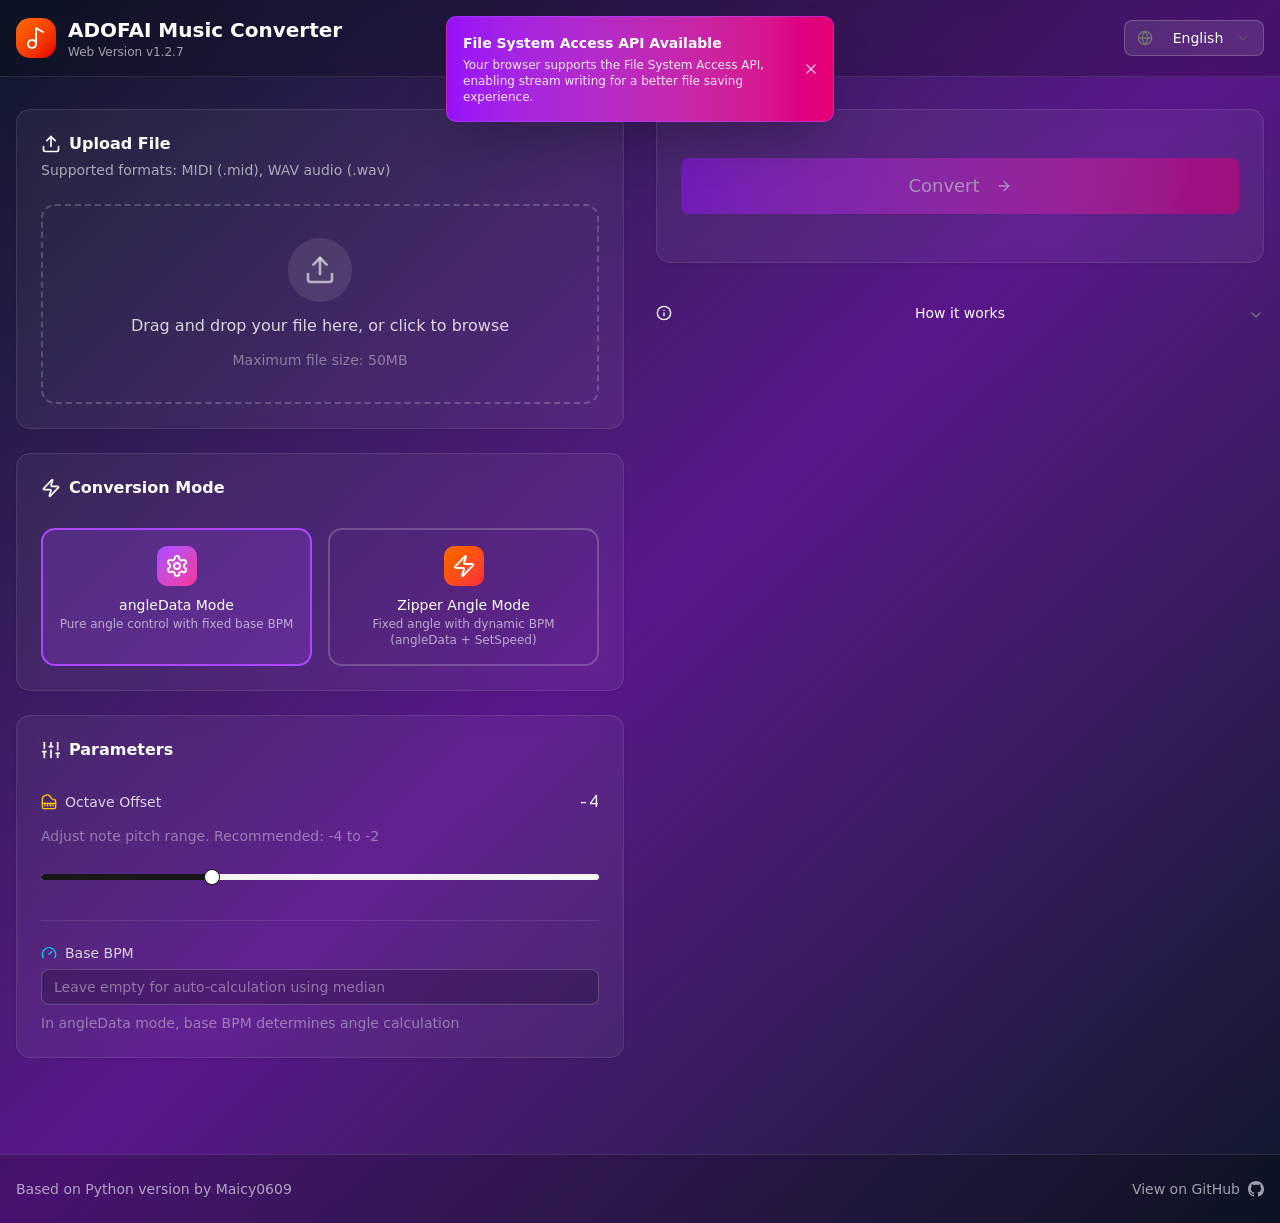
==== commit 556cdc09: "fix: 修复 Toast 首次加载不显示的问题，更新到 v1.2.7 - 添加 mounted 状态解决 SSR hydration 问题 - 确保组件在客户端完全挂载后才显示 toast" ====
--- a/ADOFAI_Converter/index.html
+++ b/ADOFAI_Converter/index.html
@@ -1 +1 @@
-<!DOCTYPE html><html lang="en"><head><meta charSet="utf-8"/><meta name="viewport" content="width=device-width, initial-scale=1"/><link rel="preload" href="/ADOFAI_Converter/_next/static/media/797e433ab948586e-s.p.0.q-h669a_dqa.woff2" as="font" crossorigin="" type="font/woff2"/><link rel="preload" href="/ADOFAI_Converter/_next/static/media/caa3a2e1cccd8315-s.p.16t1db8_9y2o~.woff2" as="font" crossorigin="" type="font/woff2"/><link rel="stylesheet" href="/ADOFAI_Converter/_next/static/chunks/0neevhl_o1ozu.css" data-precedence="next"/><link rel="stylesheet" href="/ADOFAI_Converter/_next/static/chunks/0oudrl7vobgni.css" data-precedence="next"/><link rel="preload" as="script" fetchPriority="low" href="/ADOFAI_Converter/_next/static/chunks/0k~u_jyibvj9b.js"/><script src="/ADOFAI_Converter/_next/static/chunks/0rjaogdc~uob_.js" async=""></script><script src="/ADOFAI_Converter/_next/static/chunks/14-_y.rss1wul.js" async=""></script><script src="/ADOFAI_Converter/_next/static/chunks/turbopack-0cb8vxisq6ona.js" async=""></script><script src="/ADOFAI_Converter/_next/static/chunks/0h8ax3j6dqy.m.js" async=""></script><script src="/ADOFAI_Converter/_next/static/chunks/0mc.xzdwkp~zy.js" async=""></script><script src="/ADOFAI_Converter/_next/static/chunks/0~juw7_w~0_zq.js" async=""></script><script src="/ADOFAI_Converter/_next/static/chunks/069njyjx_uyam.js" async=""></script><meta name="next-size-adjust" content=""/><title>ADOFAI Music Converter - MIDI/Audio to Level File</title><meta name="description" content="Convert MIDI files or WAV audio to A Dance of Fire and Ice (ADOFAI) level files. Support for angleData and Zipper modes."/><meta name="author" content="Based on Luxus io&#x27;s Python version"/><meta name="keywords" content="ADOFAI,MIDI,Audio,Converter,A Dance of Fire and Ice,Level Editor"/><meta property="og:title" content="ADOFAI Music Converter"/><meta property="og:description" content="Convert MIDI or Audio to ADOFAI Level Files"/><meta property="og:type" content="website"/><meta name="twitter:card" content="summary"/><meta name="twitter:title" content="ADOFAI Music Converter"/><meta name="twitter:description" content="Convert MIDI or Audio to ADOFAI Level Files"/><link rel="icon" href="/logo.svg"/><script src="/ADOFAI_Converter/_next/static/chunks/03~yq9q893hmn.js" noModule=""></script></head><body class="geist_a71539c9-module__T19VSG__variable geist_mono_8d43a2aa-module__8Li5zG__variable antialiased"><div hidden=""><!--$--><!--/$--></div><div class="min-h-screen bg-gradient-to-br from-slate-900 via-purple-900 to-slate-900"><header class="border-b border-white/10 bg-black/20 backdrop-blur-sm"><div class="container mx-auto px-4 py-4 flex items-center justify-between"><div class="flex items-center gap-3"><div class="p-2 bg-gradient-to-br from-orange-500 to-red-600 rounded-xl" style="transform:rotate(-10deg)"><svg xmlns="http://www.w3.org/2000/svg" width="24" height="24" viewBox="0 0 24 24" fill="none" stroke="currentColor" stroke-width="2" stroke-linecap="round" stroke-linejoin="round" class="lucide lucide-music2 lucide-music-2 w-6 h-6 text-white" aria-hidden="true"><circle cx="8" cy="18" r="4"></circle><path d="M12 18V2l7 4"></path></svg></div><div><h1 class="text-xl font-bold text-white">ADOFAI Music Converter</h1><p class="text-xs text-white/60">Web Version v1.2.6</p></div></div><div class="flex items-center gap-2"><button type="button" role="combobox" aria-controls="radix-_R_15brb_" aria-expanded="false" aria-autocomplete="none" dir="ltr" data-state="closed" data-slot="select-trigger" data-size="default" class="data-[placeholder]:text-muted-foreground [&amp;_svg:not([class*=&#x27;text-&#x27;])]:text-muted-foreground focus-visible:border-ring focus-visible:ring-ring/50 aria-invalid:ring-destructive/20 dark:aria-invalid:ring-destructive/40 aria-invalid:border-destructive dark:bg-input/30 dark:hover:bg-input/50 flex items-center justify-between gap-2 rounded-md border px-3 py-2 text-sm whitespace-nowrap shadow-xs transition-[color,box-shadow] outline-none focus-visible:ring-[3px] disabled:cursor-not-allowed disabled:opacity-50 data-[size=default]:h-9 data-[size=sm]:h-8 *:data-[slot=select-value]:line-clamp-1 *:data-[slot=select-value]:flex *:data-[slot=select-value]:items-center *:data-[slot=select-value]:gap-2 [&amp;_svg]:pointer-events-none [&amp;_svg]:shrink-0 [&amp;_svg:not([class*=&#x27;size-&#x27;])]:size-4 w-[140px] bg-white/10 border-white/20 text-white"><svg xmlns="http://www.w3.org/2000/svg" width="24" height="24" viewBox="0 0 24 24" fill="none" stroke="currentColor" stroke-width="2" stroke-linecap="round" stroke-linejoin="round" class="lucide lucide-globe w-4 h-4 mr-2" aria-hidden="true"><circle cx="12" cy="12" r="10"></circle><path d="M12 2a14.5 14.5 0 0 0 0 20 14.5 14.5 0 0 0 0-20"></path><path d="M2 12h20"></path></svg><span data-slot="select-value" style="pointer-events:none"></span><svg xmlns="http://www.w3.org/2000/svg" width="24" height="24" viewBox="0 0 24 24" fill="none" stroke="currentColor" stroke-width="2" stroke-linecap="round" stroke-linejoin="round" class="lucide lucide-chevron-down size-4 opacity-50" aria-hidden="true"><path d="m6 9 6 6 6-6"></path></svg></button><select aria-hidden="true" tabindex="-1" style="position:absolute;border:0;width:1px;height:1px;padding:0;margin:-1px;overflow:hidden;clip:rect(0, 0, 0, 0);white-space:nowrap;word-wrap:normal"></select></div></div></header><main class="container mx-auto px-4 py-8"><div class="grid lg:grid-cols-2 gap-8"><div class="space-y-6"><div style="opacity:0;transform:translateY(20px)"><div data-slot="card" class="text-card-foreground flex flex-col gap-6 rounded-xl border py-6 shadow-sm bg-white/5 border-white/10 backdrop-blur-sm"><div data-slot="card-header" class="@container/card-header grid auto-rows-min grid-rows-[auto_auto] items-start gap-1.5 px-6 has-data-[slot=card-action]:grid-cols-[1fr_auto] [.border-b]:pb-6"><div data-slot="card-title" class="leading-none font-semibold text-white flex items-center gap-2"><svg xmlns="http://www.w3.org/2000/svg" width="24" height="24" viewBox="0 0 24 24" fill="none" stroke="currentColor" stroke-width="2" stroke-linecap="round" stroke-linejoin="round" class="lucide lucide-upload w-5 h-5" aria-hidden="true"><path d="M12 3v12"></path><path d="m17 8-5-5-5 5"></path><path d="M21 15v4a2 2 0 0 1-2 2H5a2 2 0 0 1-2-2v-4"></path></svg>Upload File</div><div data-slot="card-description" class="text-sm text-white/60">Supported formats: MIDI (.mid), WAV audio (.wav)</div></div><div data-slot="card-content" class="px-6"><div class="relative border-2 border-dashed rounded-xl p-8 text-center cursor-pointer transition-all duration-300 border-white/20 hover:border-white/40 hover:bg-white/5" tabindex="0"><input type="file" class="hidden"/><div class="flex flex-col items-center gap-3" style="opacity:0"><div class="p-4 bg-white/10 rounded-full"><svg xmlns="http://www.w3.org/2000/svg" width="24" height="24" viewBox="0 0 24 24" fill="none" stroke="currentColor" stroke-width="2" stroke-linecap="round" stroke-linejoin="round" class="lucide lucide-upload w-8 h-8 text-white/60" aria-hidden="true"><path d="M12 3v12"></path><path d="m17 8-5-5-5 5"></path><path d="M21 15v4a2 2 0 0 1-2 2H5a2 2 0 0 1-2-2v-4"></path></svg></div><p class="text-white/80">Drag and drop your file here, or click to browse</p><p class="text-white/40 text-sm">Maximum file size: 50MB</p></div></div></div></div></div><div style="opacity:0;transform:translateY(20px)"><div data-slot="card" class="text-card-foreground flex flex-col gap-6 rounded-xl border py-6 shadow-sm bg-white/5 border-white/10 backdrop-blur-sm"><div data-slot="card-header" class="@container/card-header grid auto-rows-min grid-rows-[auto_auto] items-start gap-1.5 px-6 has-data-[slot=card-action]:grid-cols-[1fr_auto] [.border-b]:pb-6"><div data-slot="card-title" class="leading-none font-semibold text-white flex items-center gap-2"><svg xmlns="http://www.w3.org/2000/svg" width="24" height="24" viewBox="0 0 24 24" fill="none" stroke="currentColor" stroke-width="2" stroke-linecap="round" stroke-linejoin="round" class="lucide lucide-zap w-5 h-5" aria-hidden="true"><path d="M4 14a1 1 0 0 1-.78-1.63l9.9-10.2a.5.5 0 0 1 .86.46l-1.92 6.02A1 1 0 0 0 13 10h7a1 1 0 0 1 .78 1.63l-9.9 10.2a.5.5 0 0 1-.86-.46l1.92-6.02A1 1 0 0 0 11 14z"></path></svg>Conversion Mode</div></div><div data-slot="card-content" class="px-6"><div role="radiogroup" aria-required="false" dir="ltr" data-slot="radio-group" class="grid gap-4 grid-cols-2" tabindex="-1" style="outline:none"><label data-slot="label" class="text-sm leading-none font-medium select-none group-data-[disabled=true]:pointer-events-none group-data-[disabled=true]:opacity-50 peer-disabled:cursor-not-allowed peer-disabled:opacity-50 flex flex-col items-center gap-3 p-4 rounded-xl border-2 cursor-pointer transition-all border-purple-500 bg-purple-500/20" for="angle"><button type="button" role="radio" aria-checked="true" data-state="checked" value="angle" data-slot="radio-group-item" class="border-input text-primary focus-visible:border-ring focus-visible:ring-ring/50 aria-invalid:ring-destructive/20 dark:aria-invalid:ring-destructive/40 aria-invalid:border-destructive dark:bg-input/30 aspect-square size-4 shrink-0 rounded-full border shadow-xs transition-[color,box-shadow] outline-none focus-visible:ring-[3px] disabled:cursor-not-allowed disabled:opacity-50 sr-only" id="angle" tabindex="-1" data-radix-collection-item=""><span data-state="checked" data-slot="radio-group-indicator" class="relative flex items-center justify-center"><svg xmlns="http://www.w3.org/2000/svg" width="24" height="24" viewBox="0 0 24 24" fill="none" stroke="currentColor" stroke-width="2" stroke-linecap="round" stroke-linejoin="round" class="lucide lucide-circle fill-primary absolute top-1/2 left-1/2 size-2 -translate-x-1/2 -translate-y-1/2" aria-hidden="true"><circle cx="12" cy="12" r="10"></circle></svg></span></button><input type="radio" aria-hidden="true" style="transform:translateX(-100%);position:absolute;pointer-events:none;opacity:0;margin:0" tabindex="-1" checked="" value="angle"/><div class="p-2 bg-gradient-to-br from-purple-500 to-pink-500 rounded-lg"><svg xmlns="http://www.w3.org/2000/svg" width="24" height="24" viewBox="0 0 24 24" fill="none" stroke="currentColor" stroke-width="2" stroke-linecap="round" stroke-linejoin="round" class="lucide lucide-settings w-6 h-6 text-white" aria-hidden="true"><path d="M12.22 2h-.44a2 2 0 0 0-2 2v.18a2 2 0 0 1-1 1.73l-.43.25a2 2 0 0 1-2 0l-.15-.08a2 2 0 0 0-2.73.73l-.22.38a2 2 0 0 0 .73 2.73l.15.1a2 2 0 0 1 1 1.72v.51a2 2 0 0 1-1 1.74l-.15.09a2 2 0 0 0-.73 2.73l.22.38a2 2 0 0 0 2.73.73l.15-.08a2 2 0 0 1 2 0l.43.25a2 2 0 0 1 1 1.73V20a2 2 0 0 0 2 2h.44a2 2 0 0 0 2-2v-.18a2 2 0 0 1 1-1.73l.43-.25a2 2 0 0 1 2 0l.15.08a2 2 0 0 0 2.73-.73l.22-.39a2 2 0 0 0-.73-2.73l-.15-.08a2 2 0 0 1-1-1.74v-.5a2 2 0 0 1 1-1.74l.15-.09a2 2 0 0 0 .73-2.73l-.22-.38a2 2 0 0 0-2.73-.73l-.15.08a2 2 0 0 1-2 0l-.43-.25a2 2 0 0 1-1-1.73V4a2 2 0 0 0-2-2z"></path><circle cx="12" cy="12" r="3"></circle></svg></div><div class="text-center"><p class="text-white font-medium">angleData Mode</p><p class="text-white/60 text-xs mt-1">Pure angle control with fixed base BPM</p></div></label><label data-slot="label" class="text-sm leading-none font-medium select-none group-data-[disabled=true]:pointer-events-none group-data-[disabled=true]:opacity-50 peer-disabled:cursor-not-allowed peer-disabled:opacity-50 flex flex-col items-center gap-3 p-4 rounded-xl border-2 cursor-pointer transition-all border-white/20 hover:border-white/40" for="zipper"><button type="button" role="radio" aria-checked="false" data-state="unchecked" value="zipper" data-slot="radio-group-item" class="border-input text-primary focus-visible:border-ring focus-visible:ring-ring/50 aria-invalid:ring-destructive/20 dark:aria-invalid:ring-destructive/40 aria-invalid:border-destructive dark:bg-input/30 aspect-square size-4 shrink-0 rounded-full border shadow-xs transition-[color,box-shadow] outline-none focus-visible:ring-[3px] disabled:cursor-not-allowed disabled:opacity-50 sr-only" id="zipper" tabindex="-1" data-radix-collection-item=""></button><input type="radio" aria-hidden="true" style="transform:translateX(-100%);position:absolute;pointer-events:none;opacity:0;margin:0" tabindex="-1" value="zipper"/><div class="p-2 bg-gradient-to-br from-orange-500 to-red-500 rounded-lg"><svg xmlns="http://www.w3.org/2000/svg" width="24" height="24" viewBox="0 0 24 24" fill="none" stroke="currentColor" stroke-width="2" stroke-linecap="round" stroke-linejoin="round" class="lucide lucide-zap w-6 h-6 text-white" aria-hidden="true"><path d="M4 14a1 1 0 0 1-.78-1.63l9.9-10.2a.5.5 0 0 1 .86.46l-1.92 6.02A1 1 0 0 0 13 10h7a1 1 0 0 1 .78 1.63l-9.9 10.2a.5.5 0 0 1-.86-.46l1.92-6.02A1 1 0 0 0 11 14z"></path></svg></div><div class="text-center"><p class="text-white font-medium">Zipper Angle Mode</p><p class="text-white/60 text-xs mt-1">Fixed angle with dynamic BPM (angleData + SetSpeed)</p></div></label></div></div></div></div><div style="opacity:0;transform:translateY(20px)"><div data-slot="card" class="text-card-foreground flex flex-col gap-6 rounded-xl border py-6 shadow-sm bg-white/5 border-white/10 backdrop-blur-sm"><div data-slot="card-header" class="@container/card-header grid auto-rows-min grid-rows-[auto_auto] items-start gap-1.5 px-6 has-data-[slot=card-action]:grid-cols-[1fr_auto] [.border-b]:pb-6"><div data-slot="card-title" class="leading-none font-semibold text-white flex items-center gap-2"><svg xmlns="http://www.w3.org/2000/svg" width="24" height="24" viewBox="0 0 24 24" fill="none" stroke="currentColor" stroke-width="2" stroke-linecap="round" stroke-linejoin="round" class="lucide lucide-sliders-vertical w-5 h-5" aria-hidden="true"><line x1="4" x2="4" y1="21" y2="14"></line><line x1="4" x2="4" y1="10" y2="3"></line><line x1="12" x2="12" y1="21" y2="12"></line><line x1="12" x2="12" y1="8" y2="3"></line><line x1="20" x2="20" y1="21" y2="16"></line><line x1="20" x2="20" y1="12" y2="3"></line><line x1="2" x2="6" y1="14" y2="14"></line><line x1="10" x2="14" y1="8" y2="8"></line><line x1="18" x2="22" y1="16" y2="16"></line></svg>Parameters</div></div><div data-slot="card-content" class="px-6 space-y-6"><div class="space-y-3"><div class="flex items-center justify-between"><label data-slot="label" class="text-sm leading-none font-medium select-none group-data-[disabled=true]:pointer-events-none group-data-[disabled=true]:opacity-50 peer-disabled:cursor-not-allowed peer-disabled:opacity-50 text-white/80 flex items-center gap-2"><svg xmlns="http://www.w3.org/2000/svg" width="24" height="24" viewBox="0 0 24 24" fill="none" stroke="currentColor" stroke-width="2" stroke-linecap="round" stroke-linejoin="round" class="lucide lucide-piano w-4 h-4 text-yellow-400" aria-hidden="true"><path d="M18.5 8c-1.4 0-2.6-.8-3.2-2A6.87 6.87 0 0 0 2 9v11a2 2 0 0 0 2 2h16a2 2 0 0 0 2-2v-8.5C22 9.6 20.4 8 18.5 8"></path><path d="M2 14h20"></path><path d="M6 14v4"></path><path d="M10 14v4"></path><path d="M14 14v4"></path><path d="M18 14v4"></path></svg>Octave Offset</label><span class="text-white font-mono">-4</span></div><p class="text-white/40 text-sm">Adjust note pitch range. Recommended: -4 to -2</p><span dir="ltr" data-orientation="horizontal" aria-disabled="false" data-slot="slider" class="relative flex w-full touch-none items-center select-none data-[disabled]:opacity-50 data-[orientation=vertical]:h-full data-[orientation=vertical]:min-h-44 data-[orientation=vertical]:w-auto data-[orientation=vertical]:flex-col py-4" style="--radix-slider-thumb-transform:translateX(-50%)"><span data-orientation="horizontal" data-slot="slider-track" class="bg-muted relative grow overflow-hidden rounded-full data-[orientation=horizontal]:h-1.5 data-[orientation=horizontal]:w-full data-[orientation=vertical]:h-full data-[orientation=vertical]:w-1.5"><span data-orientation="horizontal" data-slot="slider-range" class="bg-primary absolute data-[orientation=horizontal]:h-full data-[orientation=vertical]:w-full" style="left:0%;right:70%"></span></span><span style="transform:var(--radix-slider-thumb-transform);position:absolute;left:calc(0% + 0px)"><span role="slider" aria-valuemin="-10" aria-valuemax="10" aria-orientation="horizontal" data-orientation="horizontal" tabindex="0" data-slot="slider-thumb" class="border-primary bg-background ring-ring/50 block size-4 shrink-0 rounded-full border shadow-sm transition-[color,box-shadow] hover:ring-4 focus-visible:ring-4 focus-visible:outline-hidden disabled:pointer-events-none disabled:opacity-50" style="display:none" data-radix-collection-item=""></span><input style="display:none"/></span></span></div><div data-orientation="horizontal" role="none" data-slot="separator" class="shrink-0 data-[orientation=horizontal]:h-px data-[orientation=horizontal]:w-full data-[orientation=vertical]:h-full data-[orientation=vertical]:w-px bg-white/10"></div><div class="space-y-2"><label data-slot="label" class="text-sm leading-none font-medium select-none group-data-[disabled=true]:pointer-events-none group-data-[disabled=true]:opacity-50 peer-disabled:cursor-not-allowed peer-disabled:opacity-50 text-white/80 flex items-center gap-2"><svg xmlns="http://www.w3.org/2000/svg" width="24" height="24" viewBox="0 0 24 24" fill="none" stroke="currentColor" stroke-width="2" stroke-linecap="round" stroke-linejoin="round" class="lucide lucide-gauge w-4 h-4 text-cyan-400" aria-hidden="true"><path d="m12 14 4-4"></path><path d="M3.34 19a10 10 0 1 1 17.32 0"></path></svg>Base BPM</label><input type="number" data-slot="input" class="file:text-foreground selection:bg-primary selection:text-primary-foreground dark:bg-input/30 flex h-9 w-full min-w-0 rounded-md border px-3 py-1 text-base shadow-xs transition-[color,box-shadow] outline-none file:inline-flex file:h-7 file:border-0 file:bg-transparent file:text-sm file:font-medium disabled:pointer-events-none disabled:cursor-not-allowed disabled:opacity-50 md:text-sm focus-visible:border-ring focus-visible:ring-ring/50 focus-visible:ring-[3px] aria-invalid:ring-destructive/20 dark:aria-invalid:ring-destructive/40 aria-invalid:border-destructive bg-black/20 border-white/20 text-white placeholder:text-white/40" placeholder="Leave empty for auto-calculation using median" min="1" value=""/><p class="text-white/40 text-sm">In angleData mode, base BPM determines angle calculation</p></div></div></div></div></div><div class="space-y-6"><div style="opacity:0;transform:translateY(20px)"><div data-slot="card" class="text-card-foreground flex flex-col gap-6 rounded-xl border py-6 shadow-sm bg-white/5 border-white/10 backdrop-blur-sm"><div data-slot="card-content" class="p-6"><div class="flex gap-3"><button data-slot="button" class="inline-flex items-center justify-center gap-2 whitespace-nowrap font-medium transition-all disabled:pointer-events-none disabled:opacity-50 [&amp;_svg]:pointer-events-none [&amp;_svg:not([class*=&#x27;size-&#x27;])]:size-4 [&amp;_svg]:shrink-0 outline-none focus-visible:border-ring focus-visible:ring-ring/50 focus-visible:ring-[3px] aria-invalid:ring-destructive/20 dark:aria-invalid:ring-destructive/40 aria-invalid:border-destructive text-primary-foreground shadow-xs hover:bg-primary/90 rounded-md px-6 has-[&gt;svg]:px-4 flex-1 h-14 text-lg bg-gradient-to-r from-purple-600 to-pink-600 hover:from-purple-500 hover:to-pink-500" disabled="">Convert<svg xmlns="http://www.w3.org/2000/svg" width="24" height="24" viewBox="0 0 24 24" fill="none" stroke="currentColor" stroke-width="2" stroke-linecap="round" stroke-linejoin="round" class="lucide lucide-arrow-right w-5 h-5 ml-2" aria-hidden="true"><path d="M5 12h14"></path><path d="m12 5 7 7-7 7"></path></svg></button></div></div></div></div><div style="opacity:0;transform:translateY(20px)"><div data-slot="accordion" class="w-full" data-orientation="vertical"><div data-state="closed" data-orientation="vertical" data-slot="accordion-item" class="border-b last:border-b-0 border-white/10"><h3 data-orientation="vertical" data-state="closed" class="flex"><button type="button" aria-controls="radix-_R_399brb_" aria-expanded="false" data-state="closed" data-orientation="vertical" id="radix-_R_199brb_" data-slot="accordion-trigger" class="focus-visible:border-ring focus-visible:ring-ring/50 flex-1 justify-between rounded-md py-4 text-left text-sm font-medium transition-all outline-none hover:underline focus-visible:ring-[3px] disabled:pointer-events-none disabled:opacity-50 [&amp;[data-state=open]&gt;svg]:rotate-180 text-white hover:text-white/80 flex items-center gap-2" data-radix-collection-item=""><svg xmlns="http://www.w3.org/2000/svg" width="24" height="24" viewBox="0 0 24 24" fill="none" stroke="currentColor" stroke-width="2" stroke-linecap="round" stroke-linejoin="round" class="lucide lucide-info w-4 h-4" aria-hidden="true"><circle cx="12" cy="12" r="10"></circle><path d="M12 16v-4"></path><path d="M12 8h.01"></path></svg>How it works<svg xmlns="http://www.w3.org/2000/svg" width="24" height="24" viewBox="0 0 24 24" fill="none" stroke="currentColor" stroke-width="2" stroke-linecap="round" stroke-linejoin="round" class="lucide lucide-chevron-down text-muted-foreground pointer-events-none size-4 shrink-0 translate-y-0.5 transition-transform duration-200" aria-hidden="true"><path d="m6 9 6 6 6-6"></path></svg></button></h3><div data-state="closed" id="radix-_R_399brb_" hidden="" role="region" aria-labelledby="radix-_R_199brb_" data-orientation="vertical" data-slot="accordion-content" class="data-[state=closed]:animate-accordion-up data-[state=open]:animate-accordion-down overflow-hidden text-sm" style="--radix-accordion-content-height:var(--radix-collapsible-content-height);--radix-accordion-content-width:var(--radix-collapsible-content-width)"></div></div></div></div></div></div></main><footer class="border-t border-white/10 bg-black/20 mt-16"><div class="container mx-auto px-4 py-6 flex items-center justify-between text-white/60 text-sm"><p>Based on Python version by Maicy0609</p><a href="https://github.com/Maicy0609/ADOFAI_Music_Converter/" target="_blank" rel="noopener noreferrer" class="flex items-center gap-2 hover:text-white transition-colors">View on GitHub<svg class="w-4 h-4" fill="currentColor" viewBox="0 0 24 24"><path d="M12 0C5.37 0 0 5.37 0 12c0 5.31 3.435 9.795 8.205 11.385.6.105.825-.255.825-.57 0-.285-.015-1.23-.015-2.235-3.015.555-3.795-.735-4.035-1.41-.135-.345-.72-1.41-1.23-1.695-.42-.225-1.02-.78-.015-.795.945-.015 1.62.87 1.845 1.23 1.08 1.815 2.805 1.305 3.495.99.105-.78.42-1.305.765-1.605-2.67-.3-5.46-1.335-5.46-5.925 0-1.305.465-2.385 1.23-3.225-.12-.3-.54-1.53.12-3.18 0 0 1.005-.315 3.3 1.23.96-.27 1.98-.405 3-.405s2.04.135 3 .405c2.295-1.56 3.3-1.23 3.3-1.23.66 1.65.24 2.88.12 3.18.765.84 1.23 1.905 1.23 3.225 0 4.605-2.805 5.625-5.475 5.925.435.375.81 1.095.81 2.22 0 1.605-.015 2.895-.015 3.3 0 .315.225.69.825.57A12.02 12.02 0 0024 12c0-6.63-5.37-12-12-12z"></path></svg></a></div></footer></div><!--$--><!--/$--><div role="region" aria-label="Notifications (F8)" tabindex="-1" style="pointer-events:none"><ol tabindex="-1" class="fixed top-0 left-1/2 -translate-x-1/2 z-[100] flex max-h-screen w-full max-w-[420px] flex-col p-4"></ol></div><script src="/ADOFAI_Converter/_next/static/chunks/0k~u_jyibvj9b.js" id="_R_" async=""></script><script>(self.__next_f=self.__next_f||[]).push([0])</script><script>self.__next_f.push([1,"1:\"$Sreact.fragment\"\n2:I[81513,[\"/ADOFAI_Converter/_next/static/chunks/0h8ax3j6dqy.m.js\",\"/ADOFAI_Converter/_next/static/chunks/0mc.xzdwkp~zy.js\",\"/ADOFAI_Converter/_next/static/chunks/0~juw7_w~0_zq.js\"],\"I18nProvider\"]\n3:I[39756,[\"/ADOFAI_Converter/_next/static/chunks/0h8ax3j6dqy.m.js\",\"/ADOFAI_Converter/_next/static/chunks/0mc.xzdwkp~zy.js\",\"/ADOFAI_Converter/_next/static/chunks/0~juw7_w~0_zq.js\"],\"default\"]\n4:I[37457,[\"/ADOFAI_Converter/_next/static/chunks/0h8ax3j6dqy.m.js\",\"/ADOFAI_Converter/_next/static/chunks/0mc.xzdwkp~zy.js\",\"/ADOFAI_Converter/_next/static/chunks/0~juw7_w~0_zq.js\"],\"default\"]\n5:I[77855,[\"/ADOFAI_Converter/_next/static/chunks/0h8ax3j6dqy.m.js\",\"/ADOFAI_Converter/_next/static/chunks/0mc.xzdwkp~zy.js\",\"/ADOFAI_Converter/_next/static/chunks/0~juw7_w~0_zq.js\"],\"Toaster\"]\n6:I[47257,[\"/ADOFAI_Converter/_next/static/chunks/0h8ax3j6dqy.m.js\",\"/ADOFAI_Converter/_next/static/chunks/0mc.xzdwkp~zy.js\",\"/ADOFAI_Converter/_next/static/chunks/0~juw7_w~0_zq.js\"],\"ClientPageRoot\"]\n7:I[52683,[\"/ADOFAI_Converter/_next/static/chunks/0h8ax3j6dqy.m.js\",\"/ADOFAI_Converter/_next/static/chunks/0mc.xzdwkp~zy.js\",\"/ADOFAI_Converter/_next/static/chunks/0~juw7_w~0_zq.js\",\"/ADOFAI_Converter/_next/static/chunks/069njyjx_uyam.js\"],\"default\"]\na:I[97367,[\"/ADOFAI_Converter/_next/static/chunks/0h8ax3j6dqy.m.js\",\"/ADOFAI_Converter/_next/static/chunks/0mc.xzdwkp~zy.js\",\"/ADOFAI_Converter/_next/static/chunks/0~juw7_w~0_zq.js\"],\"OutletBoundary\"]\nb:\"$Sreact.suspense\"\nd:I[97367,[\"/ADOFAI_Converter/_next/static/chunks/0h8ax3j6dqy.m.js\",\"/ADOFAI_Converter/_next/static/chunks/0mc.xzdwkp~zy.js\",\"/ADOFAI_Converter/_next/static/chunks/0~juw7_w~0_zq.js\"],\"ViewportBoundary\"]\nf:I[97367,[\"/ADOFAI_Converter/_next/static/chunks/0h8ax3j6dqy.m.js\",\"/ADOFAI_Converter/_next/static/chunks/0mc.xzdwkp~zy.js\",\"/ADOFAI_Converter/_next/static/chunks/0~juw7_w~0_zq.js\"],\"MetadataBoundary\"]\n11:I[68027,[\"/ADOFAI_Converter/_next/static/chunks/0h8ax3j6dqy.m.js\",\"/ADOFAI_Converter/_next/static/chunks/0mc.xzdwkp~zy.js\",\"/ADOFAI_Converter/_next/static/chunks/0~juw7_w~0_zq.js\"],\"default\",1]\n:HL[\"/ADOFAI_Converter/_next/static/chunks/0neevhl_o1ozu.css\",\"style\"]\n:HL[\"/ADOFAI_Converter/_next/static/chunks/0oudrl7vobgni.css\",\"style\"]\n:HL[\"/ADOFAI_Converter/_next/static/media/797e433ab948586e-s.p.0.q-h669a_dqa.woff2\",\"font\",{\"crossOrigin\":\"\",\"type\":\"font/woff2\"}]\n:HL[\"/ADOFAI_Converter/_next/static/media/caa3a2e1cccd8315-s.p.16t1db8_9y2o~.woff2\",\"font\",{\"crossOrigin\":\"\",\"type\":\"font/woff2\"}]\n"])</script><script>self.__next_f.push([1,"0:{\"P\":null,\"c\":[\"\",\"\"],\"q\":\"\",\"i\":false,\"f\":[[[\"\",{\"children\":[\"__PAGE__\",{}]},\"$undefined\",\"$undefined\",16],[[\"$\",\"$1\",\"c\",{\"children\":[[[\"$\",\"link\",\"0\",{\"rel\":\"stylesheet\",\"href\":\"/ADOFAI_Converter/_next/static/chunks/0neevhl_o1ozu.css\",\"precedence\":\"next\",\"crossOrigin\":\"$undefined\",\"nonce\":\"$undefined\"}],[\"$\",\"link\",\"1\",{\"rel\":\"stylesheet\",\"href\":\"/ADOFAI_Converter/_next/static/chunks/0oudrl7vobgni.css\",\"precedence\":\"next\",\"crossOrigin\":\"$undefined\",\"nonce\":\"$undefined\"}],[\"$\",\"script\",\"script-0\",{\"src\":\"/ADOFAI_Converter/_next/static/chunks/0h8ax3j6dqy.m.js\",\"async\":true,\"nonce\":\"$undefined\"}],[\"$\",\"script\",\"script-1\",{\"src\":\"/ADOFAI_Converter/_next/static/chunks/0mc.xzdwkp~zy.js\",\"async\":true,\"nonce\":\"$undefined\"}],[\"$\",\"script\",\"script-2\",{\"src\":\"/ADOFAI_Converter/_next/static/chunks/0~juw7_w~0_zq.js\",\"async\":true,\"nonce\":\"$undefined\"}]],[\"$\",\"html\",null,{\"lang\":\"en\",\"suppressHydrationWarning\":true,\"children\":[\"$\",\"body\",null,{\"className\":\"geist_a71539c9-module__T19VSG__variable geist_mono_8d43a2aa-module__8Li5zG__variable antialiased\",\"children\":[[\"$\",\"$L2\",null,{\"children\":[\"$\",\"$L3\",null,{\"parallelRouterKey\":\"children\",\"error\":\"$undefined\",\"errorStyles\":\"$undefined\",\"errorScripts\":\"$undefined\",\"template\":[\"$\",\"$L4\",null,{}],\"templateStyles\":\"$undefined\",\"templateScripts\":\"$undefined\",\"notFound\":[[[\"$\",\"title\",null,{\"children\":\"404: This page could not be found.\"}],[\"$\",\"div\",null,{\"style\":{\"fontFamily\":\"system-ui,\\\"Segoe UI\\\",Roboto,Helvetica,Arial,sans-serif,\\\"Apple Color Emoji\\\",\\\"Segoe UI Emoji\\\"\",\"height\":\"100vh\",\"textAlign\":\"center\",\"display\":\"flex\",\"flexDirection\":\"column\",\"alignItems\":\"center\",\"justifyContent\":\"center\"},\"children\":[\"$\",\"div\",null,{\"children\":[[\"$\",\"style\",null,{\"dangerouslySetInnerHTML\":{\"__html\":\"body{color:#000;background:#fff;margin:0}.next-error-h1{border-right:1px solid rgba(0,0,0,.3)}@media (prefers-color-scheme:dark){body{color:#fff;background:#000}.next-error-h1{border-right:1px solid rgba(255,255,255,.3)}}\"}}],[\"$\",\"h1\",null,{\"className\":\"next-error-h1\",\"style\":{\"display\":\"inline-block\",\"margin\":\"0 20px 0 0\",\"padding\":\"0 23px 0 0\",\"fontSize\":24,\"fontWeight\":500,\"verticalAlign\":\"top\",\"lineHeight\":\"49px\"},\"children\":404}],[\"$\",\"div\",null,{\"style\":{\"display\":\"inline-block\"},\"children\":[\"$\",\"h2\",null,{\"style\":{\"fontSize\":14,\"fontWeight\":400,\"lineHeight\":\"49px\",\"margin\":0},\"children\":\"This page could not be found.\"}]}]]}]}]],[]],\"forbidden\":\"$undefined\",\"unauthorized\":\"$undefined\"}]}],[\"$\",\"$L5\",null,{}]]}]}]]}],{\"children\":[[\"$\",\"$1\",\"c\",{\"children\":[[\"$\",\"$L6\",null,{\"Component\":\"$7\",\"serverProvidedParams\":{\"searchParams\":{},\"params\":{},\"promises\":[\"$@8\",\"$@9\"]}}],[[\"$\",\"script\",\"script-0\",{\"src\":\"/ADOFAI_Converter/_next/static/chunks/069njyjx_uyam.js\",\"async\":true,\"nonce\":\"$undefined\"}]],[\"$\",\"$La\",null,{\"children\":[\"$\",\"$b\",null,{\"name\":\"Next.MetadataOutlet\",\"children\":\"$@c\"}]}]]}],{},null,false,null]},null,false,null],[\"$\",\"$1\",\"h\",{\"children\":[null,[\"$\",\"$Ld\",null,{\"children\":\"$Le\"}],[\"$\",\"div\",null,{\"hidden\":true,\"children\":[\"$\",\"$Lf\",null,{\"children\":[\"$\",\"$b\",null,{\"name\":\"Next.Metadata\",\"children\":\"$L10\"}]}]}],[\"$\",\"meta\",null,{\"name\":\"next-size-adjust\",\"content\":\"\"}]]}],false]],\"m\":\"$undefined\",\"G\":[\"$11\",[[\"$\",\"link\",\"0\",{\"rel\":\"stylesheet\",\"href\":\"/ADOFAI_Converter/_next/static/chunks/0neevhl_o1ozu.css\",\"precedence\":\"next\",\"crossOrigin\":\"$undefined\",\"nonce\":\"$undefined\"}],[\"$\",\"link\",\"1\",{\"rel\":\"stylesheet\",\"href\":\"/ADOFAI_Converter/_next/static/chunks/0oudrl7vobgni.css\",\"precedence\":\"next\",\"crossOrigin\":\"$undefined\",\"nonce\":\"$undefined\"}]]],\"S\":true,\"h\":null,\"s\":\"$undefined\",\"l\":\"$undefined\",\"p\":\"$undefined\",\"d\":\"$undefined\",\"b\":\"CPeXPwxrtKUiFUnl9xZe2\"}\n"])</script><script>self.__next_f.push([1,"8:{}\n9:\"$0:f:0:1:1:children:0:props:children:0:props:serverProvidedParams:params\"\n"])</script><script>self.__next_f.push([1,"e:[[\"$\",\"meta\",\"0\",{\"charSet\":\"utf-8\"}],[\"$\",\"meta\",\"1\",{\"name\":\"viewport\",\"content\":\"width=device-width, initial-scale=1\"}]]\n"])</script><script>self.__next_f.push([1,"12:I[27201,[\"/ADOFAI_Converter/_next/static/chunks/0h8ax3j6dqy.m.js\",\"/ADOFAI_Converter/_next/static/chunks/0mc.xzdwkp~zy.js\",\"/ADOFAI_Converter/_next/static/chunks/0~juw7_w~0_zq.js\"],\"IconMark\"]\nc:null\n10:[[\"$\",\"title\",\"0\",{\"children\":\"ADOFAI Music Converter - MIDI/Audio to Level File\"}],[\"$\",\"meta\",\"1\",{\"name\":\"description\",\"content\":\"Convert MIDI files or WAV audio to A Dance of Fire and Ice (ADOFAI) level files. Support for angleData and Zipper modes.\"}],[\"$\",\"meta\",\"2\",{\"name\":\"author\",\"content\":\"Based on Luxus io's Python version\"}],[\"$\",\"meta\",\"3\",{\"name\":\"keywords\",\"content\":\"ADOFAI,MIDI,Audio,Converter,A Dance of Fire and Ice,Level Editor\"}],[\"$\",\"meta\",\"4\",{\"property\":\"og:title\",\"content\":\"ADOFAI Music Converter\"}],[\"$\",\"meta\",\"5\",{\"property\":\"og:description\",\"content\":\"Convert MIDI or Audio to ADOFAI Level Files\"}],[\"$\",\"meta\",\"6\",{\"property\":\"og:type\",\"content\":\"website\"}],[\"$\",\"meta\",\"7\",{\"name\":\"twitter:card\",\"content\":\"summary\"}],[\"$\",\"meta\",\"8\",{\"name\":\"twitter:title\",\"content\":\"ADOFAI Music Converter\"}],[\"$\",\"meta\",\"9\",{\"name\":\"twitter:description\",\"content\":\"Convert MIDI or Audio to ADOFAI Level Files\"}],[\"$\",\"link\",\"10\",{\"rel\":\"icon\",\"href\":\"/logo.svg\"}],[\"$\",\"$L12\",\"11\",{}]]\n"])</script></body></html>+<!DOCTYPE html><html lang="en"><head><meta charSet="utf-8"/><meta name="viewport" content="width=device-width, initial-scale=1"/><link rel="preload" href="/ADOFAI_Converter/_next/static/media/797e433ab948586e-s.p.0.q-h669a_dqa.woff2" as="font" crossorigin="" type="font/woff2"/><link rel="preload" href="/ADOFAI_Converter/_next/static/media/caa3a2e1cccd8315-s.p.16t1db8_9y2o~.woff2" as="font" crossorigin="" type="font/woff2"/><link rel="stylesheet" href="/ADOFAI_Converter/_next/static/chunks/0neevhl_o1ozu.css" data-precedence="next"/><link rel="stylesheet" href="/ADOFAI_Converter/_next/static/chunks/0oudrl7vobgni.css" data-precedence="next"/><link rel="preload" as="script" fetchPriority="low" href="/ADOFAI_Converter/_next/static/chunks/0k~u_jyibvj9b.js"/><script src="/ADOFAI_Converter/_next/static/chunks/0rjaogdc~uob_.js" async=""></script><script src="/ADOFAI_Converter/_next/static/chunks/14-_y.rss1wul.js" async=""></script><script src="/ADOFAI_Converter/_next/static/chunks/turbopack-0cb8vxisq6ona.js" async=""></script><script src="/ADOFAI_Converter/_next/static/chunks/0h8ax3j6dqy.m.js" async=""></script><script src="/ADOFAI_Converter/_next/static/chunks/0mc.xzdwkp~zy.js" async=""></script><script src="/ADOFAI_Converter/_next/static/chunks/01yxf95z-uasy.js" async=""></script><script src="/ADOFAI_Converter/_next/static/chunks/0axq-9zuzcn.p.js" async=""></script><meta name="next-size-adjust" content=""/><title>ADOFAI Music Converter - MIDI/Audio to Level File</title><meta name="description" content="Convert MIDI files or WAV audio to A Dance of Fire and Ice (ADOFAI) level files. Support for angleData and Zipper modes."/><meta name="author" content="Based on Luxus io&#x27;s Python version"/><meta name="keywords" content="ADOFAI,MIDI,Audio,Converter,A Dance of Fire and Ice,Level Editor"/><meta property="og:title" content="ADOFAI Music Converter"/><meta property="og:description" content="Convert MIDI or Audio to ADOFAI Level Files"/><meta property="og:type" content="website"/><meta name="twitter:card" content="summary"/><meta name="twitter:title" content="ADOFAI Music Converter"/><meta name="twitter:description" content="Convert MIDI or Audio to ADOFAI Level Files"/><link rel="icon" href="/logo.svg"/><script src="/ADOFAI_Converter/_next/static/chunks/03~yq9q893hmn.js" noModule=""></script></head><body class="geist_a71539c9-module__T19VSG__variable geist_mono_8d43a2aa-module__8Li5zG__variable antialiased"><div hidden=""><!--$--><!--/$--></div><div class="min-h-screen bg-gradient-to-br from-slate-900 via-purple-900 to-slate-900"><header class="border-b border-white/10 bg-black/20 backdrop-blur-sm"><div class="container mx-auto px-4 py-4 flex items-center justify-between"><div class="flex items-center gap-3"><div class="p-2 bg-gradient-to-br from-orange-500 to-red-600 rounded-xl" style="transform:rotate(-10deg)"><svg xmlns="http://www.w3.org/2000/svg" width="24" height="24" viewBox="0 0 24 24" fill="none" stroke="currentColor" stroke-width="2" stroke-linecap="round" stroke-linejoin="round" class="lucide lucide-music2 lucide-music-2 w-6 h-6 text-white" aria-hidden="true"><circle cx="8" cy="18" r="4"></circle><path d="M12 18V2l7 4"></path></svg></div><div><h1 class="text-xl font-bold text-white">ADOFAI Music Converter</h1><p class="text-xs text-white/60">Web Version v1.2.7</p></div></div><div class="flex items-center gap-2"><button type="button" role="combobox" aria-controls="radix-_R_15brb_" aria-expanded="false" aria-autocomplete="none" dir="ltr" data-state="closed" data-slot="select-trigger" data-size="default" class="data-[placeholder]:text-muted-foreground [&amp;_svg:not([class*=&#x27;text-&#x27;])]:text-muted-foreground focus-visible:border-ring focus-visible:ring-ring/50 aria-invalid:ring-destructive/20 dark:aria-invalid:ring-destructive/40 aria-invalid:border-destructive dark:bg-input/30 dark:hover:bg-input/50 flex items-center justify-between gap-2 rounded-md border px-3 py-2 text-sm whitespace-nowrap shadow-xs transition-[color,box-shadow] outline-none focus-visible:ring-[3px] disabled:cursor-not-allowed disabled:opacity-50 data-[size=default]:h-9 data-[size=sm]:h-8 *:data-[slot=select-value]:line-clamp-1 *:data-[slot=select-value]:flex *:data-[slot=select-value]:items-center *:data-[slot=select-value]:gap-2 [&amp;_svg]:pointer-events-none [&amp;_svg]:shrink-0 [&amp;_svg:not([class*=&#x27;size-&#x27;])]:size-4 w-[140px] bg-white/10 border-white/20 text-white"><svg xmlns="http://www.w3.org/2000/svg" width="24" height="24" viewBox="0 0 24 24" fill="none" stroke="currentColor" stroke-width="2" stroke-linecap="round" stroke-linejoin="round" class="lucide lucide-globe w-4 h-4 mr-2" aria-hidden="true"><circle cx="12" cy="12" r="10"></circle><path d="M12 2a14.5 14.5 0 0 0 0 20 14.5 14.5 0 0 0 0-20"></path><path d="M2 12h20"></path></svg><span data-slot="select-value" style="pointer-events:none"></span><svg xmlns="http://www.w3.org/2000/svg" width="24" height="24" viewBox="0 0 24 24" fill="none" stroke="currentColor" stroke-width="2" stroke-linecap="round" stroke-linejoin="round" class="lucide lucide-chevron-down size-4 opacity-50" aria-hidden="true"><path d="m6 9 6 6 6-6"></path></svg></button><select aria-hidden="true" tabindex="-1" style="position:absolute;border:0;width:1px;height:1px;padding:0;margin:-1px;overflow:hidden;clip:rect(0, 0, 0, 0);white-space:nowrap;word-wrap:normal"></select></div></div></header><main class="container mx-auto px-4 py-8"><div class="grid lg:grid-cols-2 gap-8"><div class="space-y-6"><div style="opacity:0;transform:translateY(20px)"><div data-slot="card" class="text-card-foreground flex flex-col gap-6 rounded-xl border py-6 shadow-sm bg-white/5 border-white/10 backdrop-blur-sm"><div data-slot="card-header" class="@container/card-header grid auto-rows-min grid-rows-[auto_auto] items-start gap-1.5 px-6 has-data-[slot=card-action]:grid-cols-[1fr_auto] [.border-b]:pb-6"><div data-slot="card-title" class="leading-none font-semibold text-white flex items-center gap-2"><svg xmlns="http://www.w3.org/2000/svg" width="24" height="24" viewBox="0 0 24 24" fill="none" stroke="currentColor" stroke-width="2" stroke-linecap="round" stroke-linejoin="round" class="lucide lucide-upload w-5 h-5" aria-hidden="true"><path d="M12 3v12"></path><path d="m17 8-5-5-5 5"></path><path d="M21 15v4a2 2 0 0 1-2 2H5a2 2 0 0 1-2-2v-4"></path></svg>Upload File</div><div data-slot="card-description" class="text-sm text-white/60">Supported formats: MIDI (.mid), WAV audio (.wav)</div></div><div data-slot="card-content" class="px-6"><div class="relative border-2 border-dashed rounded-xl p-8 text-center cursor-pointer transition-all duration-300 border-white/20 hover:border-white/40 hover:bg-white/5" tabindex="0"><input type="file" class="hidden"/><div class="flex flex-col items-center gap-3" style="opacity:0"><div class="p-4 bg-white/10 rounded-full"><svg xmlns="http://www.w3.org/2000/svg" width="24" height="24" viewBox="0 0 24 24" fill="none" stroke="currentColor" stroke-width="2" stroke-linecap="round" stroke-linejoin="round" class="lucide lucide-upload w-8 h-8 text-white/60" aria-hidden="true"><path d="M12 3v12"></path><path d="m17 8-5-5-5 5"></path><path d="M21 15v4a2 2 0 0 1-2 2H5a2 2 0 0 1-2-2v-4"></path></svg></div><p class="text-white/80">Drag and drop your file here, or click to browse</p><p class="text-white/40 text-sm">Maximum file size: 50MB</p></div></div></div></div></div><div style="opacity:0;transform:translateY(20px)"><div data-slot="card" class="text-card-foreground flex flex-col gap-6 rounded-xl border py-6 shadow-sm bg-white/5 border-white/10 backdrop-blur-sm"><div data-slot="card-header" class="@container/card-header grid auto-rows-min grid-rows-[auto_auto] items-start gap-1.5 px-6 has-data-[slot=card-action]:grid-cols-[1fr_auto] [.border-b]:pb-6"><div data-slot="card-title" class="leading-none font-semibold text-white flex items-center gap-2"><svg xmlns="http://www.w3.org/2000/svg" width="24" height="24" viewBox="0 0 24 24" fill="none" stroke="currentColor" stroke-width="2" stroke-linecap="round" stroke-linejoin="round" class="lucide lucide-zap w-5 h-5" aria-hidden="true"><path d="M4 14a1 1 0 0 1-.78-1.63l9.9-10.2a.5.5 0 0 1 .86.46l-1.92 6.02A1 1 0 0 0 13 10h7a1 1 0 0 1 .78 1.63l-9.9 10.2a.5.5 0 0 1-.86-.46l1.92-6.02A1 1 0 0 0 11 14z"></path></svg>Conversion Mode</div></div><div data-slot="card-content" class="px-6"><div role="radiogroup" aria-required="false" dir="ltr" data-slot="radio-group" class="grid gap-4 grid-cols-2" tabindex="-1" style="outline:none"><label data-slot="label" class="text-sm leading-none font-medium select-none group-data-[disabled=true]:pointer-events-none group-data-[disabled=true]:opacity-50 peer-disabled:cursor-not-allowed peer-disabled:opacity-50 flex flex-col items-center gap-3 p-4 rounded-xl border-2 cursor-pointer transition-all border-purple-500 bg-purple-500/20" for="angle"><button type="button" role="radio" aria-checked="true" data-state="checked" value="angle" data-slot="radio-group-item" class="border-input text-primary focus-visible:border-ring focus-visible:ring-ring/50 aria-invalid:ring-destructive/20 dark:aria-invalid:ring-destructive/40 aria-invalid:border-destructive dark:bg-input/30 aspect-square size-4 shrink-0 rounded-full border shadow-xs transition-[color,box-shadow] outline-none focus-visible:ring-[3px] disabled:cursor-not-allowed disabled:opacity-50 sr-only" id="angle" tabindex="-1" data-radix-collection-item=""><span data-state="checked" data-slot="radio-group-indicator" class="relative flex items-center justify-center"><svg xmlns="http://www.w3.org/2000/svg" width="24" height="24" viewBox="0 0 24 24" fill="none" stroke="currentColor" stroke-width="2" stroke-linecap="round" stroke-linejoin="round" class="lucide lucide-circle fill-primary absolute top-1/2 left-1/2 size-2 -translate-x-1/2 -translate-y-1/2" aria-hidden="true"><circle cx="12" cy="12" r="10"></circle></svg></span></button><input type="radio" aria-hidden="true" style="transform:translateX(-100%);position:absolute;pointer-events:none;opacity:0;margin:0" tabindex="-1" checked="" value="angle"/><div class="p-2 bg-gradient-to-br from-purple-500 to-pink-500 rounded-lg"><svg xmlns="http://www.w3.org/2000/svg" width="24" height="24" viewBox="0 0 24 24" fill="none" stroke="currentColor" stroke-width="2" stroke-linecap="round" stroke-linejoin="round" class="lucide lucide-settings w-6 h-6 text-white" aria-hidden="true"><path d="M12.22 2h-.44a2 2 0 0 0-2 2v.18a2 2 0 0 1-1 1.73l-.43.25a2 2 0 0 1-2 0l-.15-.08a2 2 0 0 0-2.73.73l-.22.38a2 2 0 0 0 .73 2.73l.15.1a2 2 0 0 1 1 1.72v.51a2 2 0 0 1-1 1.74l-.15.09a2 2 0 0 0-.73 2.73l.22.38a2 2 0 0 0 2.73.73l.15-.08a2 2 0 0 1 2 0l.43.25a2 2 0 0 1 1 1.73V20a2 2 0 0 0 2 2h.44a2 2 0 0 0 2-2v-.18a2 2 0 0 1 1-1.73l.43-.25a2 2 0 0 1 2 0l.15.08a2 2 0 0 0 2.73-.73l.22-.39a2 2 0 0 0-.73-2.73l-.15-.08a2 2 0 0 1-1-1.74v-.5a2 2 0 0 1 1-1.74l.15-.09a2 2 0 0 0 .73-2.73l-.22-.38a2 2 0 0 0-2.73-.73l-.15.08a2 2 0 0 1-2 0l-.43-.25a2 2 0 0 1-1-1.73V4a2 2 0 0 0-2-2z"></path><circle cx="12" cy="12" r="3"></circle></svg></div><div class="text-center"><p class="text-white font-medium">angleData Mode</p><p class="text-white/60 text-xs mt-1">Pure angle control with fixed base BPM</p></div></label><label data-slot="label" class="text-sm leading-none font-medium select-none group-data-[disabled=true]:pointer-events-none group-data-[disabled=true]:opacity-50 peer-disabled:cursor-not-allowed peer-disabled:opacity-50 flex flex-col items-center gap-3 p-4 rounded-xl border-2 cursor-pointer transition-all border-white/20 hover:border-white/40" for="zipper"><button type="button" role="radio" aria-checked="false" data-state="unchecked" value="zipper" data-slot="radio-group-item" class="border-input text-primary focus-visible:border-ring focus-visible:ring-ring/50 aria-invalid:ring-destructive/20 dark:aria-invalid:ring-destructive/40 aria-invalid:border-destructive dark:bg-input/30 aspect-square size-4 shrink-0 rounded-full border shadow-xs transition-[color,box-shadow] outline-none focus-visible:ring-[3px] disabled:cursor-not-allowed disabled:opacity-50 sr-only" id="zipper" tabindex="-1" data-radix-collection-item=""></button><input type="radio" aria-hidden="true" style="transform:translateX(-100%);position:absolute;pointer-events:none;opacity:0;margin:0" tabindex="-1" value="zipper"/><div class="p-2 bg-gradient-to-br from-orange-500 to-red-500 rounded-lg"><svg xmlns="http://www.w3.org/2000/svg" width="24" height="24" viewBox="0 0 24 24" fill="none" stroke="currentColor" stroke-width="2" stroke-linecap="round" stroke-linejoin="round" class="lucide lucide-zap w-6 h-6 text-white" aria-hidden="true"><path d="M4 14a1 1 0 0 1-.78-1.63l9.9-10.2a.5.5 0 0 1 .86.46l-1.92 6.02A1 1 0 0 0 13 10h7a1 1 0 0 1 .78 1.63l-9.9 10.2a.5.5 0 0 1-.86-.46l1.92-6.02A1 1 0 0 0 11 14z"></path></svg></div><div class="text-center"><p class="text-white font-medium">Zipper Angle Mode</p><p class="text-white/60 text-xs mt-1">Fixed angle with dynamic BPM (angleData + SetSpeed)</p></div></label></div></div></div></div><div style="opacity:0;transform:translateY(20px)"><div data-slot="card" class="text-card-foreground flex flex-col gap-6 rounded-xl border py-6 shadow-sm bg-white/5 border-white/10 backdrop-blur-sm"><div data-slot="card-header" class="@container/card-header grid auto-rows-min grid-rows-[auto_auto] items-start gap-1.5 px-6 has-data-[slot=card-action]:grid-cols-[1fr_auto] [.border-b]:pb-6"><div data-slot="card-title" class="leading-none font-semibold text-white flex items-center gap-2"><svg xmlns="http://www.w3.org/2000/svg" width="24" height="24" viewBox="0 0 24 24" fill="none" stroke="currentColor" stroke-width="2" stroke-linecap="round" stroke-linejoin="round" class="lucide lucide-sliders-vertical w-5 h-5" aria-hidden="true"><line x1="4" x2="4" y1="21" y2="14"></line><line x1="4" x2="4" y1="10" y2="3"></line><line x1="12" x2="12" y1="21" y2="12"></line><line x1="12" x2="12" y1="8" y2="3"></line><line x1="20" x2="20" y1="21" y2="16"></line><line x1="20" x2="20" y1="12" y2="3"></line><line x1="2" x2="6" y1="14" y2="14"></line><line x1="10" x2="14" y1="8" y2="8"></line><line x1="18" x2="22" y1="16" y2="16"></line></svg>Parameters</div></div><div data-slot="card-content" class="px-6 space-y-6"><div class="space-y-3"><div class="flex items-center justify-between"><label data-slot="label" class="text-sm leading-none font-medium select-none group-data-[disabled=true]:pointer-events-none group-data-[disabled=true]:opacity-50 peer-disabled:cursor-not-allowed peer-disabled:opacity-50 text-white/80 flex items-center gap-2"><svg xmlns="http://www.w3.org/2000/svg" width="24" height="24" viewBox="0 0 24 24" fill="none" stroke="currentColor" stroke-width="2" stroke-linecap="round" stroke-linejoin="round" class="lucide lucide-piano w-4 h-4 text-yellow-400" aria-hidden="true"><path d="M18.5 8c-1.4 0-2.6-.8-3.2-2A6.87 6.87 0 0 0 2 9v11a2 2 0 0 0 2 2h16a2 2 0 0 0 2-2v-8.5C22 9.6 20.4 8 18.5 8"></path><path d="M2 14h20"></path><path d="M6 14v4"></path><path d="M10 14v4"></path><path d="M14 14v4"></path><path d="M18 14v4"></path></svg>Octave Offset</label><span class="text-white font-mono">-4</span></div><p class="text-white/40 text-sm">Adjust note pitch range. Recommended: -4 to -2</p><span dir="ltr" data-orientation="horizontal" aria-disabled="false" data-slot="slider" class="relative flex w-full touch-none items-center select-none data-[disabled]:opacity-50 data-[orientation=vertical]:h-full data-[orientation=vertical]:min-h-44 data-[orientation=vertical]:w-auto data-[orientation=vertical]:flex-col py-4" style="--radix-slider-thumb-transform:translateX(-50%)"><span data-orientation="horizontal" data-slot="slider-track" class="bg-muted relative grow overflow-hidden rounded-full data-[orientation=horizontal]:h-1.5 data-[orientation=horizontal]:w-full data-[orientation=vertical]:h-full data-[orientation=vertical]:w-1.5"><span data-orientation="horizontal" data-slot="slider-range" class="bg-primary absolute data-[orientation=horizontal]:h-full data-[orientation=vertical]:w-full" style="left:0%;right:70%"></span></span><span style="transform:var(--radix-slider-thumb-transform);position:absolute;left:calc(0% + 0px)"><span role="slider" aria-valuemin="-10" aria-valuemax="10" aria-orientation="horizontal" data-orientation="horizontal" tabindex="0" data-slot="slider-thumb" class="border-primary bg-background ring-ring/50 block size-4 shrink-0 rounded-full border shadow-sm transition-[color,box-shadow] hover:ring-4 focus-visible:ring-4 focus-visible:outline-hidden disabled:pointer-events-none disabled:opacity-50" style="display:none" data-radix-collection-item=""></span><input style="display:none"/></span></span></div><div data-orientation="horizontal" role="none" data-slot="separator" class="shrink-0 data-[orientation=horizontal]:h-px data-[orientation=horizontal]:w-full data-[orientation=vertical]:h-full data-[orientation=vertical]:w-px bg-white/10"></div><div class="space-y-2"><label data-slot="label" class="text-sm leading-none font-medium select-none group-data-[disabled=true]:pointer-events-none group-data-[disabled=true]:opacity-50 peer-disabled:cursor-not-allowed peer-disabled:opacity-50 text-white/80 flex items-center gap-2"><svg xmlns="http://www.w3.org/2000/svg" width="24" height="24" viewBox="0 0 24 24" fill="none" stroke="currentColor" stroke-width="2" stroke-linecap="round" stroke-linejoin="round" class="lucide lucide-gauge w-4 h-4 text-cyan-400" aria-hidden="true"><path d="m12 14 4-4"></path><path d="M3.34 19a10 10 0 1 1 17.32 0"></path></svg>Base BPM</label><input type="number" data-slot="input" class="file:text-foreground selection:bg-primary selection:text-primary-foreground dark:bg-input/30 flex h-9 w-full min-w-0 rounded-md border px-3 py-1 text-base shadow-xs transition-[color,box-shadow] outline-none file:inline-flex file:h-7 file:border-0 file:bg-transparent file:text-sm file:font-medium disabled:pointer-events-none disabled:cursor-not-allowed disabled:opacity-50 md:text-sm focus-visible:border-ring focus-visible:ring-ring/50 focus-visible:ring-[3px] aria-invalid:ring-destructive/20 dark:aria-invalid:ring-destructive/40 aria-invalid:border-destructive bg-black/20 border-white/20 text-white placeholder:text-white/40" placeholder="Leave empty for auto-calculation using median" min="1" value=""/><p class="text-white/40 text-sm">In angleData mode, base BPM determines angle calculation</p></div></div></div></div></div><div class="space-y-6"><div style="opacity:0;transform:translateY(20px)"><div data-slot="card" class="text-card-foreground flex flex-col gap-6 rounded-xl border py-6 shadow-sm bg-white/5 border-white/10 backdrop-blur-sm"><div data-slot="card-content" class="p-6"><div class="flex gap-3"><button data-slot="button" class="inline-flex items-center justify-center gap-2 whitespace-nowrap font-medium transition-all disabled:pointer-events-none disabled:opacity-50 [&amp;_svg]:pointer-events-none [&amp;_svg:not([class*=&#x27;size-&#x27;])]:size-4 [&amp;_svg]:shrink-0 outline-none focus-visible:border-ring focus-visible:ring-ring/50 focus-visible:ring-[3px] aria-invalid:ring-destructive/20 dark:aria-invalid:ring-destructive/40 aria-invalid:border-destructive text-primary-foreground shadow-xs hover:bg-primary/90 rounded-md px-6 has-[&gt;svg]:px-4 flex-1 h-14 text-lg bg-gradient-to-r from-purple-600 to-pink-600 hover:from-purple-500 hover:to-pink-500" disabled="">Convert<svg xmlns="http://www.w3.org/2000/svg" width="24" height="24" viewBox="0 0 24 24" fill="none" stroke="currentColor" stroke-width="2" stroke-linecap="round" stroke-linejoin="round" class="lucide lucide-arrow-right w-5 h-5 ml-2" aria-hidden="true"><path d="M5 12h14"></path><path d="m12 5 7 7-7 7"></path></svg></button></div></div></div></div><div style="opacity:0;transform:translateY(20px)"><div data-slot="accordion" class="w-full" data-orientation="vertical"><div data-state="closed" data-orientation="vertical" data-slot="accordion-item" class="border-b last:border-b-0 border-white/10"><h3 data-orientation="vertical" data-state="closed" class="flex"><button type="button" aria-controls="radix-_R_399brb_" aria-expanded="false" data-state="closed" data-orientation="vertical" id="radix-_R_199brb_" data-slot="accordion-trigger" class="focus-visible:border-ring focus-visible:ring-ring/50 flex-1 justify-between rounded-md py-4 text-left text-sm font-medium transition-all outline-none hover:underline focus-visible:ring-[3px] disabled:pointer-events-none disabled:opacity-50 [&amp;[data-state=open]&gt;svg]:rotate-180 text-white hover:text-white/80 flex items-center gap-2" data-radix-collection-item=""><svg xmlns="http://www.w3.org/2000/svg" width="24" height="24" viewBox="0 0 24 24" fill="none" stroke="currentColor" stroke-width="2" stroke-linecap="round" stroke-linejoin="round" class="lucide lucide-info w-4 h-4" aria-hidden="true"><circle cx="12" cy="12" r="10"></circle><path d="M12 16v-4"></path><path d="M12 8h.01"></path></svg>How it works<svg xmlns="http://www.w3.org/2000/svg" width="24" height="24" viewBox="0 0 24 24" fill="none" stroke="currentColor" stroke-width="2" stroke-linecap="round" stroke-linejoin="round" class="lucide lucide-chevron-down text-muted-foreground pointer-events-none size-4 shrink-0 translate-y-0.5 transition-transform duration-200" aria-hidden="true"><path d="m6 9 6 6 6-6"></path></svg></button></h3><div data-state="closed" id="radix-_R_399brb_" hidden="" role="region" aria-labelledby="radix-_R_199brb_" data-orientation="vertical" data-slot="accordion-content" class="data-[state=closed]:animate-accordion-up data-[state=open]:animate-accordion-down overflow-hidden text-sm" style="--radix-accordion-content-height:var(--radix-collapsible-content-height);--radix-accordion-content-width:var(--radix-collapsible-content-width)"></div></div></div></div></div></div></main><footer class="border-t border-white/10 bg-black/20 mt-16"><div class="container mx-auto px-4 py-6 flex items-center justify-between text-white/60 text-sm"><p>Based on Python version by Maicy0609</p><a href="https://github.com/Maicy0609/ADOFAI_Music_Converter/" target="_blank" rel="noopener noreferrer" class="flex items-center gap-2 hover:text-white transition-colors">View on GitHub<svg class="w-4 h-4" fill="currentColor" viewBox="0 0 24 24"><path d="M12 0C5.37 0 0 5.37 0 12c0 5.31 3.435 9.795 8.205 11.385.6.105.825-.255.825-.57 0-.285-.015-1.23-.015-2.235-3.015.555-3.795-.735-4.035-1.41-.135-.345-.72-1.41-1.23-1.695-.42-.225-1.02-.78-.015-.795.945-.015 1.62.87 1.845 1.23 1.08 1.815 2.805 1.305 3.495.99.105-.78.42-1.305.765-1.605-2.67-.3-5.46-1.335-5.46-5.925 0-1.305.465-2.385 1.23-3.225-.12-.3-.54-1.53.12-3.18 0 0 1.005-.315 3.3 1.23.96-.27 1.98-.405 3-.405s2.04.135 3 .405c2.295-1.56 3.3-1.23 3.3-1.23.66 1.65.24 2.88.12 3.18.765.84 1.23 1.905 1.23 3.225 0 4.605-2.805 5.625-5.475 5.925.435.375.81 1.095.81 2.22 0 1.605-.015 2.895-.015 3.3 0 .315.225.69.825.57A12.02 12.02 0 0024 12c0-6.63-5.37-12-12-12z"></path></svg></a></div></footer></div><!--$--><!--/$--><div role="region" aria-label="Notifications (F8)" tabindex="-1" style="pointer-events:none"><ol tabindex="-1" class="fixed top-0 left-1/2 -translate-x-1/2 z-[100] flex max-h-screen w-full max-w-[420px] flex-col p-4"></ol></div><script src="/ADOFAI_Converter/_next/static/chunks/0k~u_jyibvj9b.js" id="_R_" async=""></script><script>(self.__next_f=self.__next_f||[]).push([0])</script><script>self.__next_f.push([1,"1:\"$Sreact.fragment\"\n2:I[81513,[\"/ADOFAI_Converter/_next/static/chunks/0h8ax3j6dqy.m.js\",\"/ADOFAI_Converter/_next/static/chunks/0mc.xzdwkp~zy.js\",\"/ADOFAI_Converter/_next/static/chunks/01yxf95z-uasy.js\"],\"I18nProvider\"]\n3:I[39756,[\"/ADOFAI_Converter/_next/static/chunks/0h8ax3j6dqy.m.js\",\"/ADOFAI_Converter/_next/static/chunks/0mc.xzdwkp~zy.js\",\"/ADOFAI_Converter/_next/static/chunks/01yxf95z-uasy.js\"],\"default\"]\n4:I[37457,[\"/ADOFAI_Converter/_next/static/chunks/0h8ax3j6dqy.m.js\",\"/ADOFAI_Converter/_next/static/chunks/0mc.xzdwkp~zy.js\",\"/ADOFAI_Converter/_next/static/chunks/01yxf95z-uasy.js\"],\"default\"]\n5:I[77855,[\"/ADOFAI_Converter/_next/static/chunks/0h8ax3j6dqy.m.js\",\"/ADOFAI_Converter/_next/static/chunks/0mc.xzdwkp~zy.js\",\"/ADOFAI_Converter/_next/static/chunks/01yxf95z-uasy.js\"],\"Toaster\"]\n6:I[47257,[\"/ADOFAI_Converter/_next/static/chunks/0h8ax3j6dqy.m.js\",\"/ADOFAI_Converter/_next/static/chunks/0mc.xzdwkp~zy.js\",\"/ADOFAI_Converter/_next/static/chunks/01yxf95z-uasy.js\"],\"ClientPageRoot\"]\n7:I[52683,[\"/ADOFAI_Converter/_next/static/chunks/0h8ax3j6dqy.m.js\",\"/ADOFAI_Converter/_next/static/chunks/0mc.xzdwkp~zy.js\",\"/ADOFAI_Converter/_next/static/chunks/01yxf95z-uasy.js\",\"/ADOFAI_Converter/_next/static/chunks/0axq-9zuzcn.p.js\"],\"default\"]\na:I[97367,[\"/ADOFAI_Converter/_next/static/chunks/0h8ax3j6dqy.m.js\",\"/ADOFAI_Converter/_next/static/chunks/0mc.xzdwkp~zy.js\",\"/ADOFAI_Converter/_next/static/chunks/01yxf95z-uasy.js\"],\"OutletBoundary\"]\nb:\"$Sreact.suspense\"\nd:I[97367,[\"/ADOFAI_Converter/_next/static/chunks/0h8ax3j6dqy.m.js\",\"/ADOFAI_Converter/_next/static/chunks/0mc.xzdwkp~zy.js\",\"/ADOFAI_Converter/_next/static/chunks/01yxf95z-uasy.js\"],\"ViewportBoundary\"]\nf:I[97367,[\"/ADOFAI_Converter/_next/static/chunks/0h8ax3j6dqy.m.js\",\"/ADOFAI_Converter/_next/static/chunks/0mc.xzdwkp~zy.js\",\"/ADOFAI_Converter/_next/static/chunks/01yxf95z-uasy.js\"],\"MetadataBoundary\"]\n11:I[68027,[\"/ADOFAI_Converter/_next/static/chunks/0h8ax3j6dqy.m.js\",\"/ADOFAI_Converter/_next/static/chunks/0mc.xzdwkp~zy.js\",\"/ADOFAI_Converter/_next/static/chunks/01yxf95z-uasy.js\"],\"default\",1]\n:HL[\"/ADOFAI_Converter/_next/static/chunks/0neevhl_o1ozu.css\",\"style\"]\n:HL[\"/ADOFAI_Converter/_next/static/chunks/0oudrl7vobgni.css\",\"style\"]\n:HL[\"/ADOFAI_Converter/_next/static/media/797e433ab948586e-s.p.0.q-h669a_dqa.woff2\",\"font\",{\"crossOrigin\":\"\",\"type\":\"font/woff2\"}]\n:HL[\"/ADOFAI_Converter/_next/static/media/caa3a2e1cccd8315-s.p.16t1db8_9y2o~.woff2\",\"font\",{\"crossOrigin\":\"\",\"type\":\"font/woff2\"}]\n"])</script><script>self.__next_f.push([1,"0:{\"P\":null,\"c\":[\"\",\"\"],\"q\":\"\",\"i\":false,\"f\":[[[\"\",{\"children\":[\"__PAGE__\",{}]},\"$undefined\",\"$undefined\",16],[[\"$\",\"$1\",\"c\",{\"children\":[[[\"$\",\"link\",\"0\",{\"rel\":\"stylesheet\",\"href\":\"/ADOFAI_Converter/_next/static/chunks/0neevhl_o1ozu.css\",\"precedence\":\"next\",\"crossOrigin\":\"$undefined\",\"nonce\":\"$undefined\"}],[\"$\",\"link\",\"1\",{\"rel\":\"stylesheet\",\"href\":\"/ADOFAI_Converter/_next/static/chunks/0oudrl7vobgni.css\",\"precedence\":\"next\",\"crossOrigin\":\"$undefined\",\"nonce\":\"$undefined\"}],[\"$\",\"script\",\"script-0\",{\"src\":\"/ADOFAI_Converter/_next/static/chunks/0h8ax3j6dqy.m.js\",\"async\":true,\"nonce\":\"$undefined\"}],[\"$\",\"script\",\"script-1\",{\"src\":\"/ADOFAI_Converter/_next/static/chunks/0mc.xzdwkp~zy.js\",\"async\":true,\"nonce\":\"$undefined\"}],[\"$\",\"script\",\"script-2\",{\"src\":\"/ADOFAI_Converter/_next/static/chunks/01yxf95z-uasy.js\",\"async\":true,\"nonce\":\"$undefined\"}]],[\"$\",\"html\",null,{\"lang\":\"en\",\"suppressHydrationWarning\":true,\"children\":[\"$\",\"body\",null,{\"className\":\"geist_a71539c9-module__T19VSG__variable geist_mono_8d43a2aa-module__8Li5zG__variable antialiased\",\"children\":[[\"$\",\"$L2\",null,{\"children\":[\"$\",\"$L3\",null,{\"parallelRouterKey\":\"children\",\"error\":\"$undefined\",\"errorStyles\":\"$undefined\",\"errorScripts\":\"$undefined\",\"template\":[\"$\",\"$L4\",null,{}],\"templateStyles\":\"$undefined\",\"templateScripts\":\"$undefined\",\"notFound\":[[[\"$\",\"title\",null,{\"children\":\"404: This page could not be found.\"}],[\"$\",\"div\",null,{\"style\":{\"fontFamily\":\"system-ui,\\\"Segoe UI\\\",Roboto,Helvetica,Arial,sans-serif,\\\"Apple Color Emoji\\\",\\\"Segoe UI Emoji\\\"\",\"height\":\"100vh\",\"textAlign\":\"center\",\"display\":\"flex\",\"flexDirection\":\"column\",\"alignItems\":\"center\",\"justifyContent\":\"center\"},\"children\":[\"$\",\"div\",null,{\"children\":[[\"$\",\"style\",null,{\"dangerouslySetInnerHTML\":{\"__html\":\"body{color:#000;background:#fff;margin:0}.next-error-h1{border-right:1px solid rgba(0,0,0,.3)}@media (prefers-color-scheme:dark){body{color:#fff;background:#000}.next-error-h1{border-right:1px solid rgba(255,255,255,.3)}}\"}}],[\"$\",\"h1\",null,{\"className\":\"next-error-h1\",\"style\":{\"display\":\"inline-block\",\"margin\":\"0 20px 0 0\",\"padding\":\"0 23px 0 0\",\"fontSize\":24,\"fontWeight\":500,\"verticalAlign\":\"top\",\"lineHeight\":\"49px\"},\"children\":404}],[\"$\",\"div\",null,{\"style\":{\"display\":\"inline-block\"},\"children\":[\"$\",\"h2\",null,{\"style\":{\"fontSize\":14,\"fontWeight\":400,\"lineHeight\":\"49px\",\"margin\":0},\"children\":\"This page could not be found.\"}]}]]}]}]],[]],\"forbidden\":\"$undefined\",\"unauthorized\":\"$undefined\"}]}],[\"$\",\"$L5\",null,{}]]}]}]]}],{\"children\":[[\"$\",\"$1\",\"c\",{\"children\":[[\"$\",\"$L6\",null,{\"Component\":\"$7\",\"serverProvidedParams\":{\"searchParams\":{},\"params\":{},\"promises\":[\"$@8\",\"$@9\"]}}],[[\"$\",\"script\",\"script-0\",{\"src\":\"/ADOFAI_Converter/_next/static/chunks/0axq-9zuzcn.p.js\",\"async\":true,\"nonce\":\"$undefined\"}]],[\"$\",\"$La\",null,{\"children\":[\"$\",\"$b\",null,{\"name\":\"Next.MetadataOutlet\",\"children\":\"$@c\"}]}]]}],{},null,false,null]},null,false,null],[\"$\",\"$1\",\"h\",{\"children\":[null,[\"$\",\"$Ld\",null,{\"children\":\"$Le\"}],[\"$\",\"div\",null,{\"hidden\":true,\"children\":[\"$\",\"$Lf\",null,{\"children\":[\"$\",\"$b\",null,{\"name\":\"Next.Metadata\",\"children\":\"$L10\"}]}]}],[\"$\",\"meta\",null,{\"name\":\"next-size-adjust\",\"content\":\"\"}]]}],false]],\"m\":\"$undefined\",\"G\":[\"$11\",[[\"$\",\"link\",\"0\",{\"rel\":\"stylesheet\",\"href\":\"/ADOFAI_Converter/_next/static/chunks/0neevhl_o1ozu.css\",\"precedence\":\"next\",\"crossOrigin\":\"$undefined\",\"nonce\":\"$undefined\"}],[\"$\",\"link\",\"1\",{\"rel\":\"stylesheet\",\"href\":\"/ADOFAI_Converter/_next/static/chunks/0oudrl7vobgni.css\",\"precedence\":\"next\",\"crossOrigin\":\"$undefined\",\"nonce\":\"$undefined\"}]]],\"S\":true,\"h\":null,\"s\":\"$undefined\",\"l\":\"$undefined\",\"p\":\"$undefined\",\"d\":\"$undefined\",\"b\":\"LhbuelLNRixZGaBv6XpDH\"}\n"])</script><script>self.__next_f.push([1,"8:{}\n9:\"$0:f:0:1:1:children:0:props:children:0:props:serverProvidedParams:params\"\n"])</script><script>self.__next_f.push([1,"e:[[\"$\",\"meta\",\"0\",{\"charSet\":\"utf-8\"}],[\"$\",\"meta\",\"1\",{\"name\":\"viewport\",\"content\":\"width=device-width, initial-scale=1\"}]]\n"])</script><script>self.__next_f.push([1,"12:I[27201,[\"/ADOFAI_Converter/_next/static/chunks/0h8ax3j6dqy.m.js\",\"/ADOFAI_Converter/_next/static/chunks/0mc.xzdwkp~zy.js\",\"/ADOFAI_Converter/_next/static/chunks/01yxf95z-uasy.js\"],\"IconMark\"]\nc:null\n10:[[\"$\",\"title\",\"0\",{\"children\":\"ADOFAI Music Converter - MIDI/Audio to Level File\"}],[\"$\",\"meta\",\"1\",{\"name\":\"description\",\"content\":\"Convert MIDI files or WAV audio to A Dance of Fire and Ice (ADOFAI) level files. Support for angleData and Zipper modes.\"}],[\"$\",\"meta\",\"2\",{\"name\":\"author\",\"content\":\"Based on Luxus io's Python version\"}],[\"$\",\"meta\",\"3\",{\"name\":\"keywords\",\"content\":\"ADOFAI,MIDI,Audio,Converter,A Dance of Fire and Ice,Level Editor\"}],[\"$\",\"meta\",\"4\",{\"property\":\"og:title\",\"content\":\"ADOFAI Music Converter\"}],[\"$\",\"meta\",\"5\",{\"property\":\"og:description\",\"content\":\"Convert MIDI or Audio to ADOFAI Level Files\"}],[\"$\",\"meta\",\"6\",{\"property\":\"og:type\",\"content\":\"website\"}],[\"$\",\"meta\",\"7\",{\"name\":\"twitter:card\",\"content\":\"summary\"}],[\"$\",\"meta\",\"8\",{\"name\":\"twitter:title\",\"content\":\"ADOFAI Music Converter\"}],[\"$\",\"meta\",\"9\",{\"name\":\"twitter:description\",\"content\":\"Convert MIDI or Audio to ADOFAI Level Files\"}],[\"$\",\"link\",\"10\",{\"rel\":\"icon\",\"href\":\"/logo.svg\"}],[\"$\",\"$L12\",\"11\",{}]]\n"])</script></body></html>
